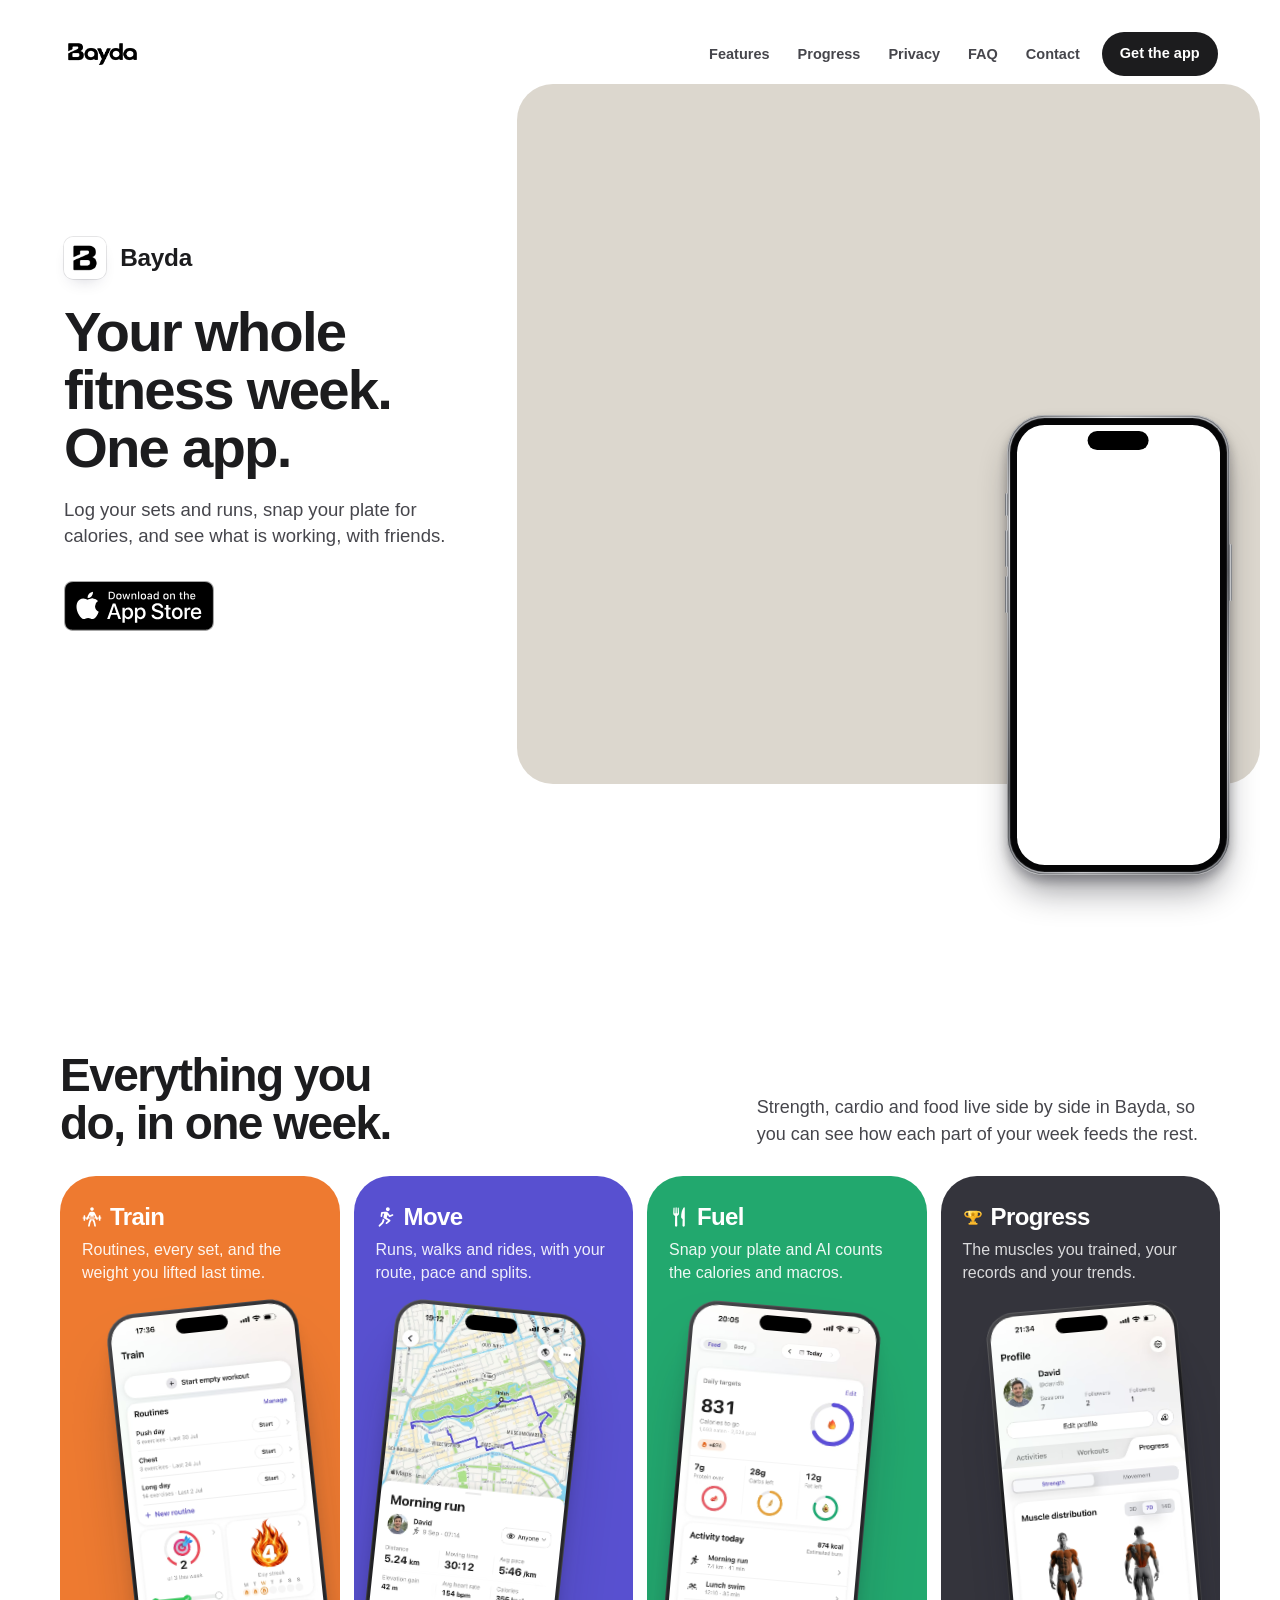
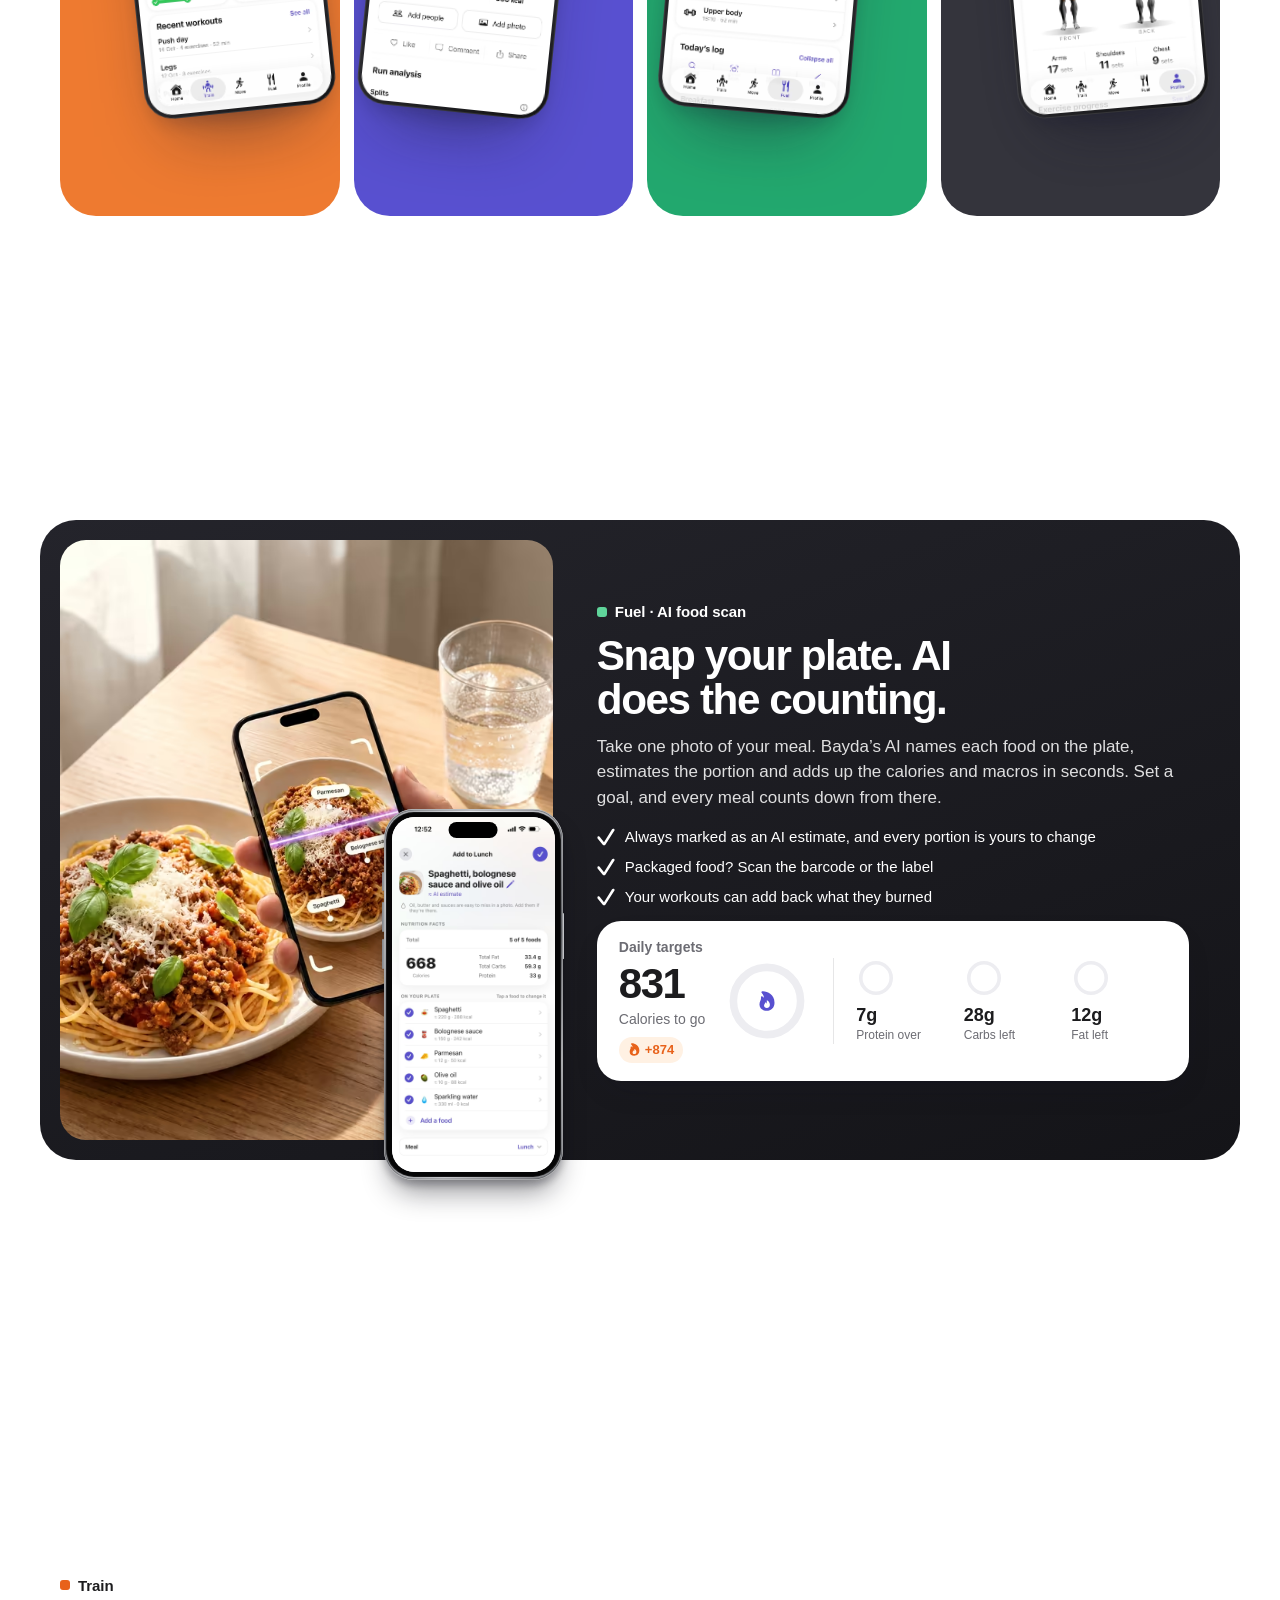
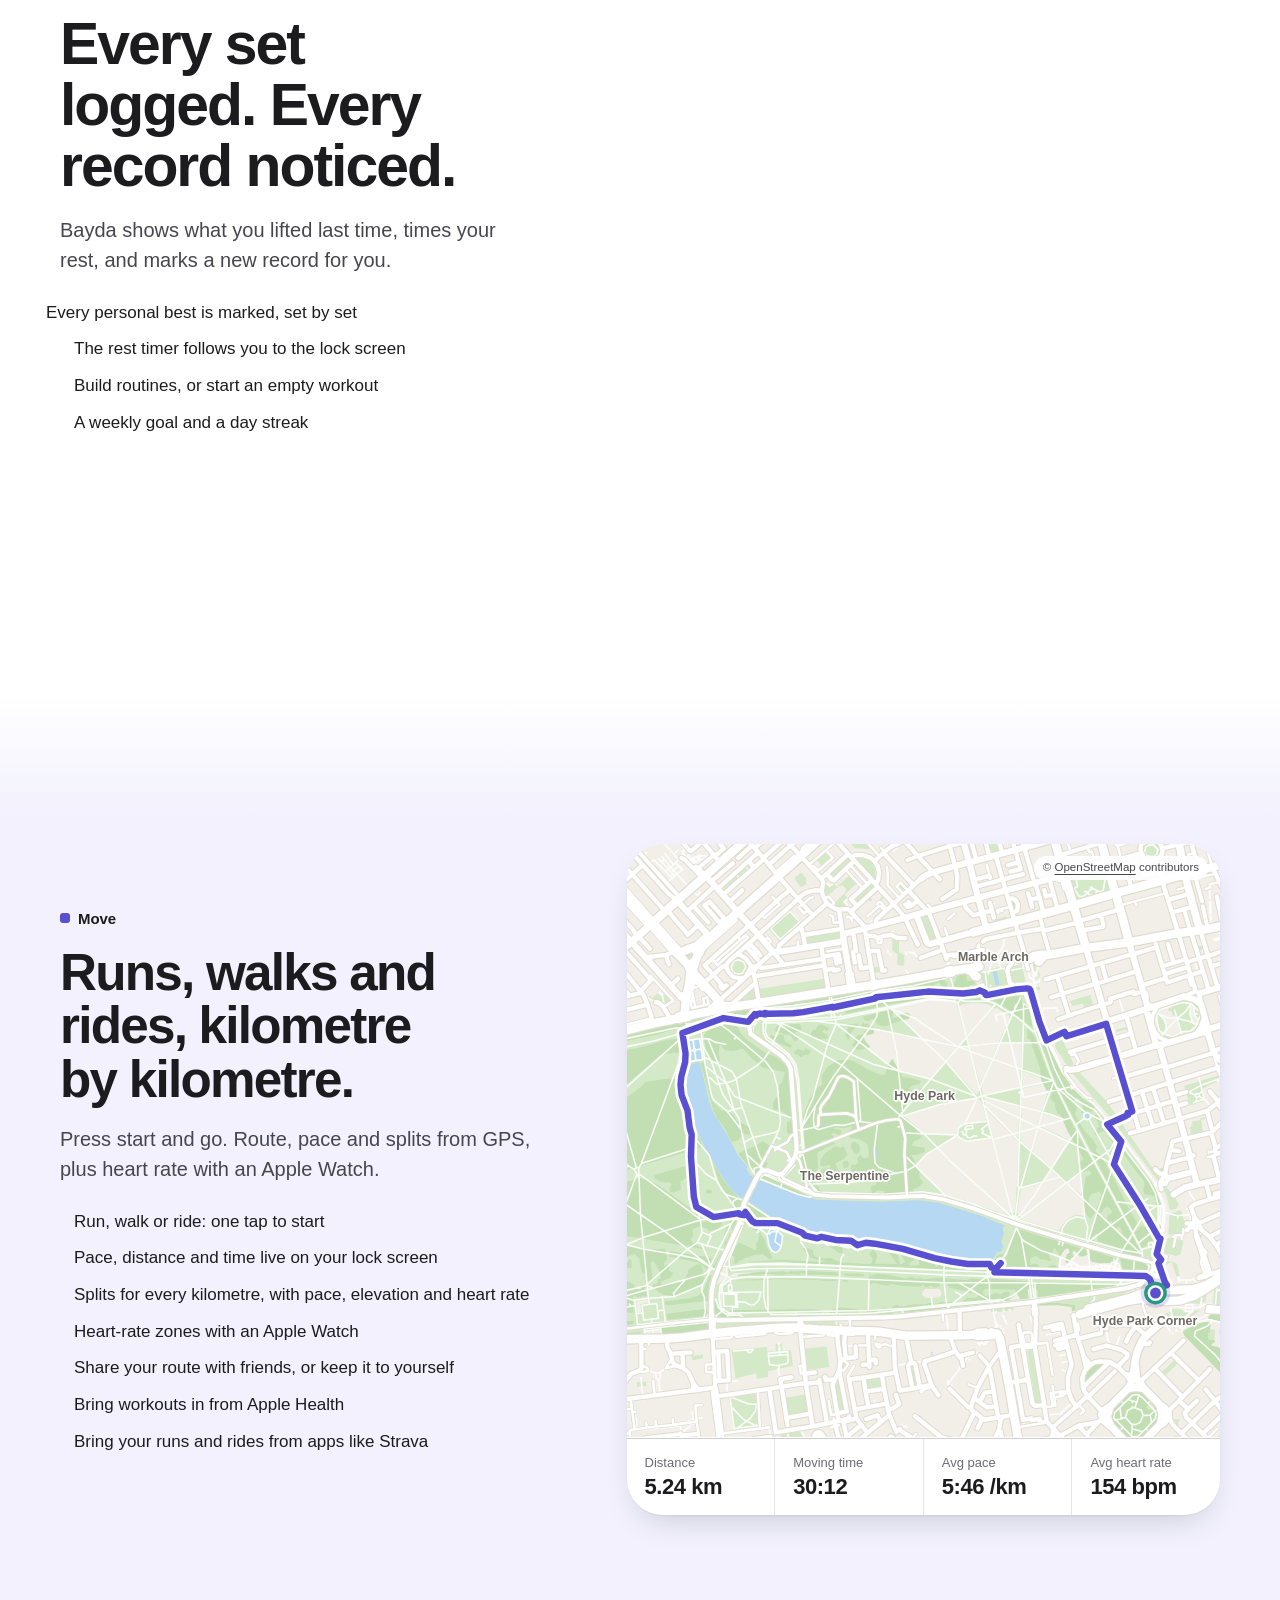
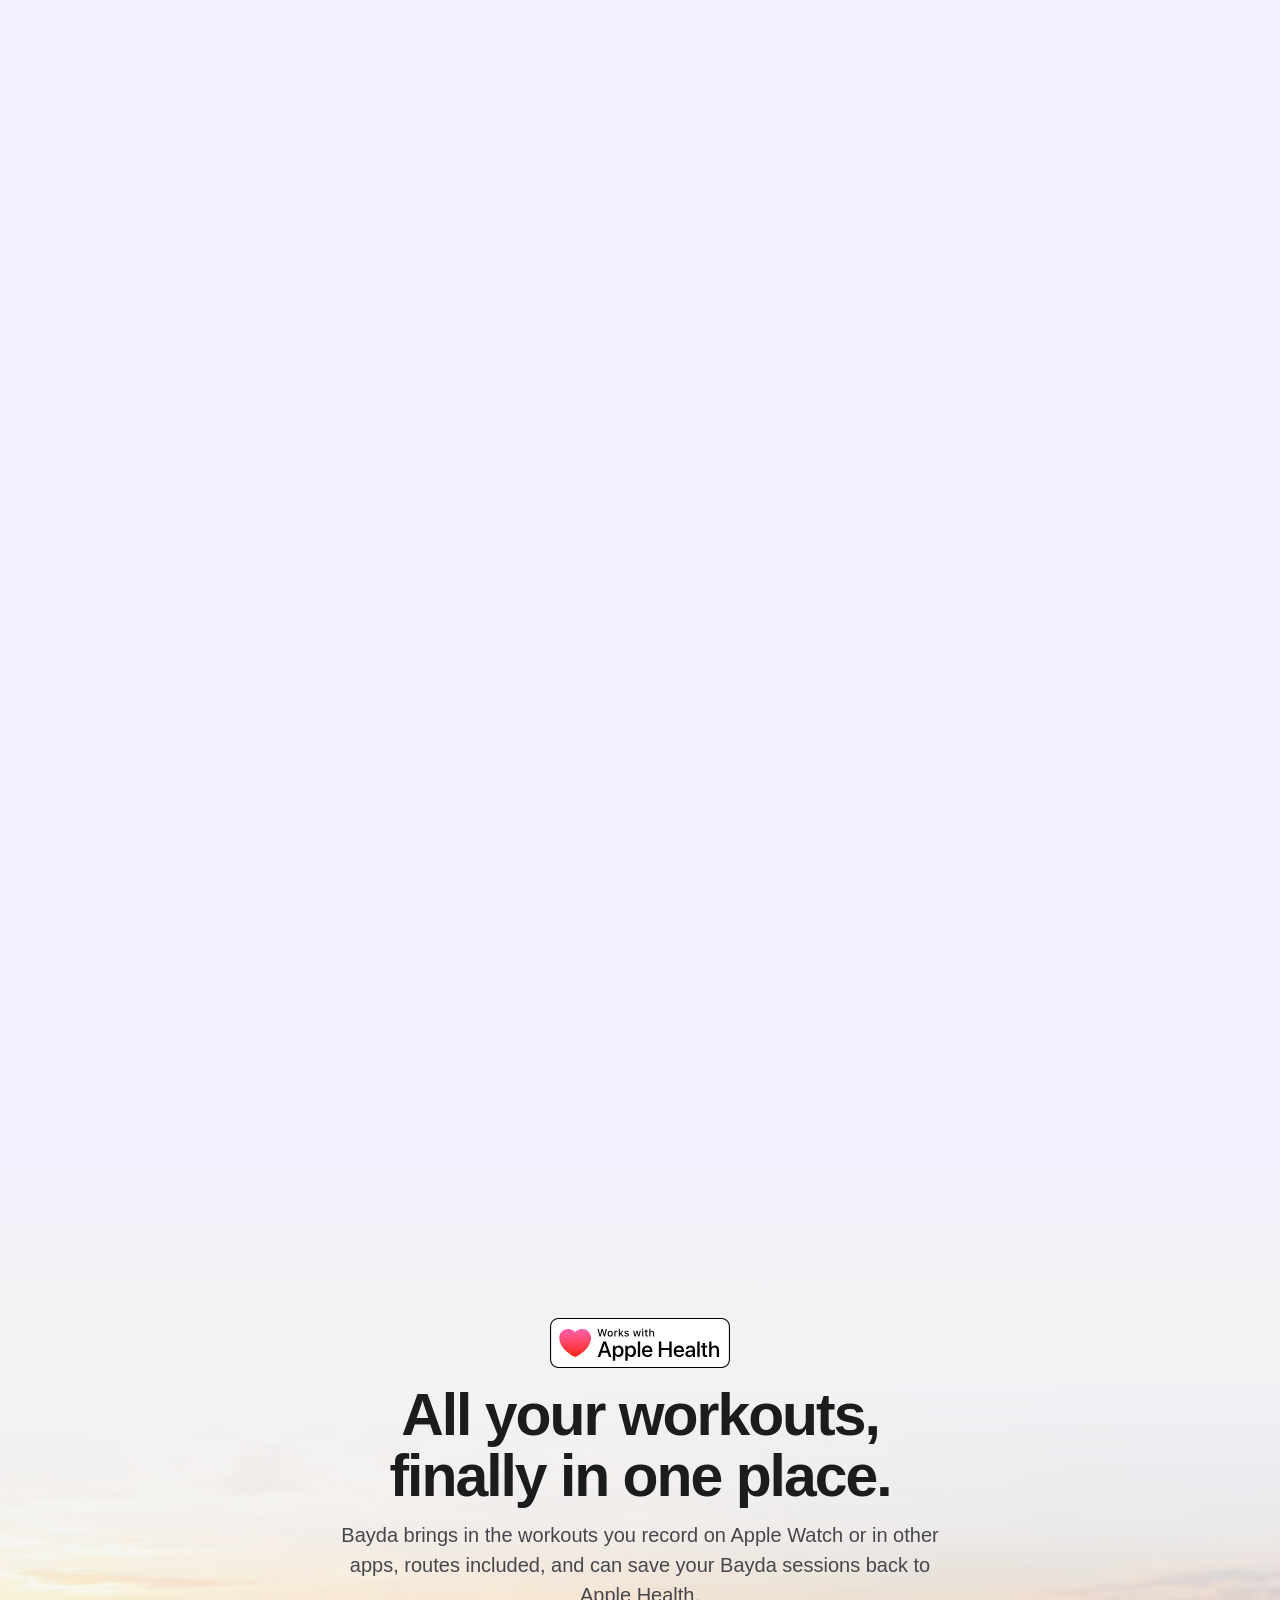
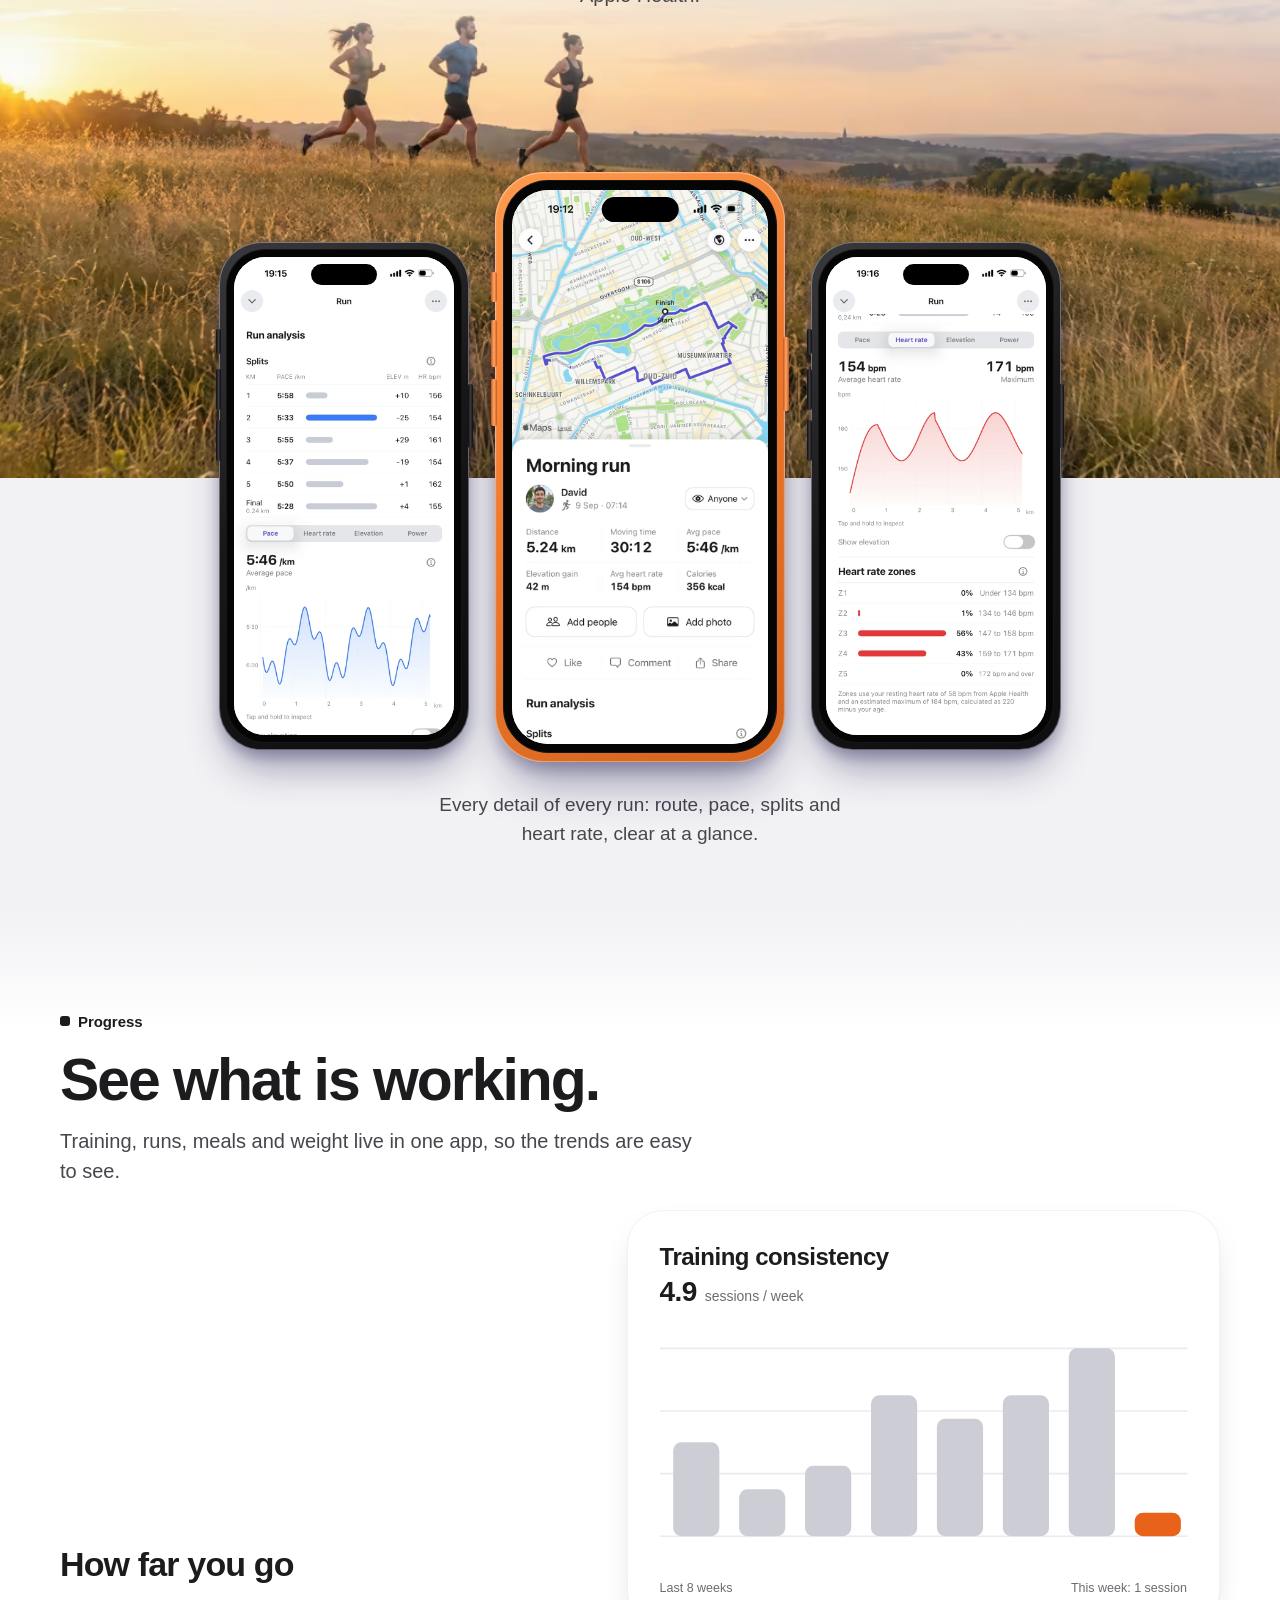
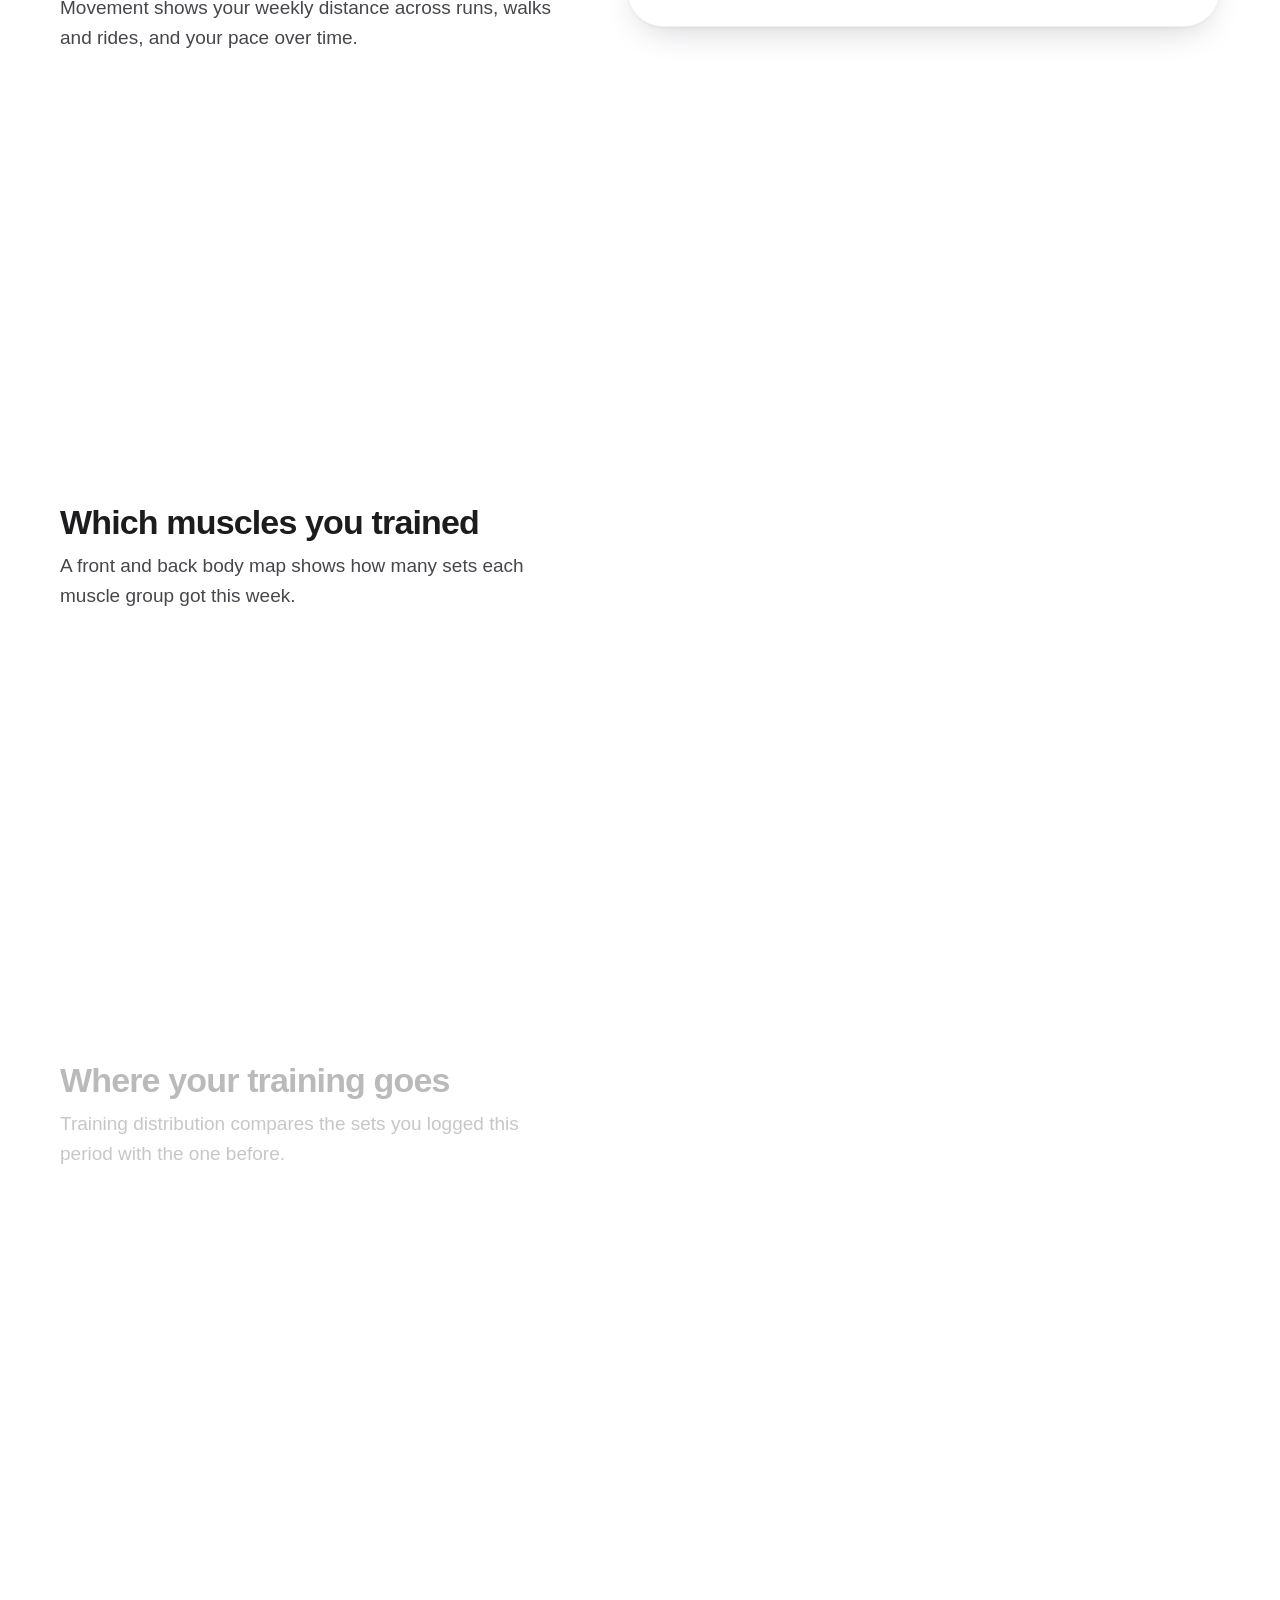
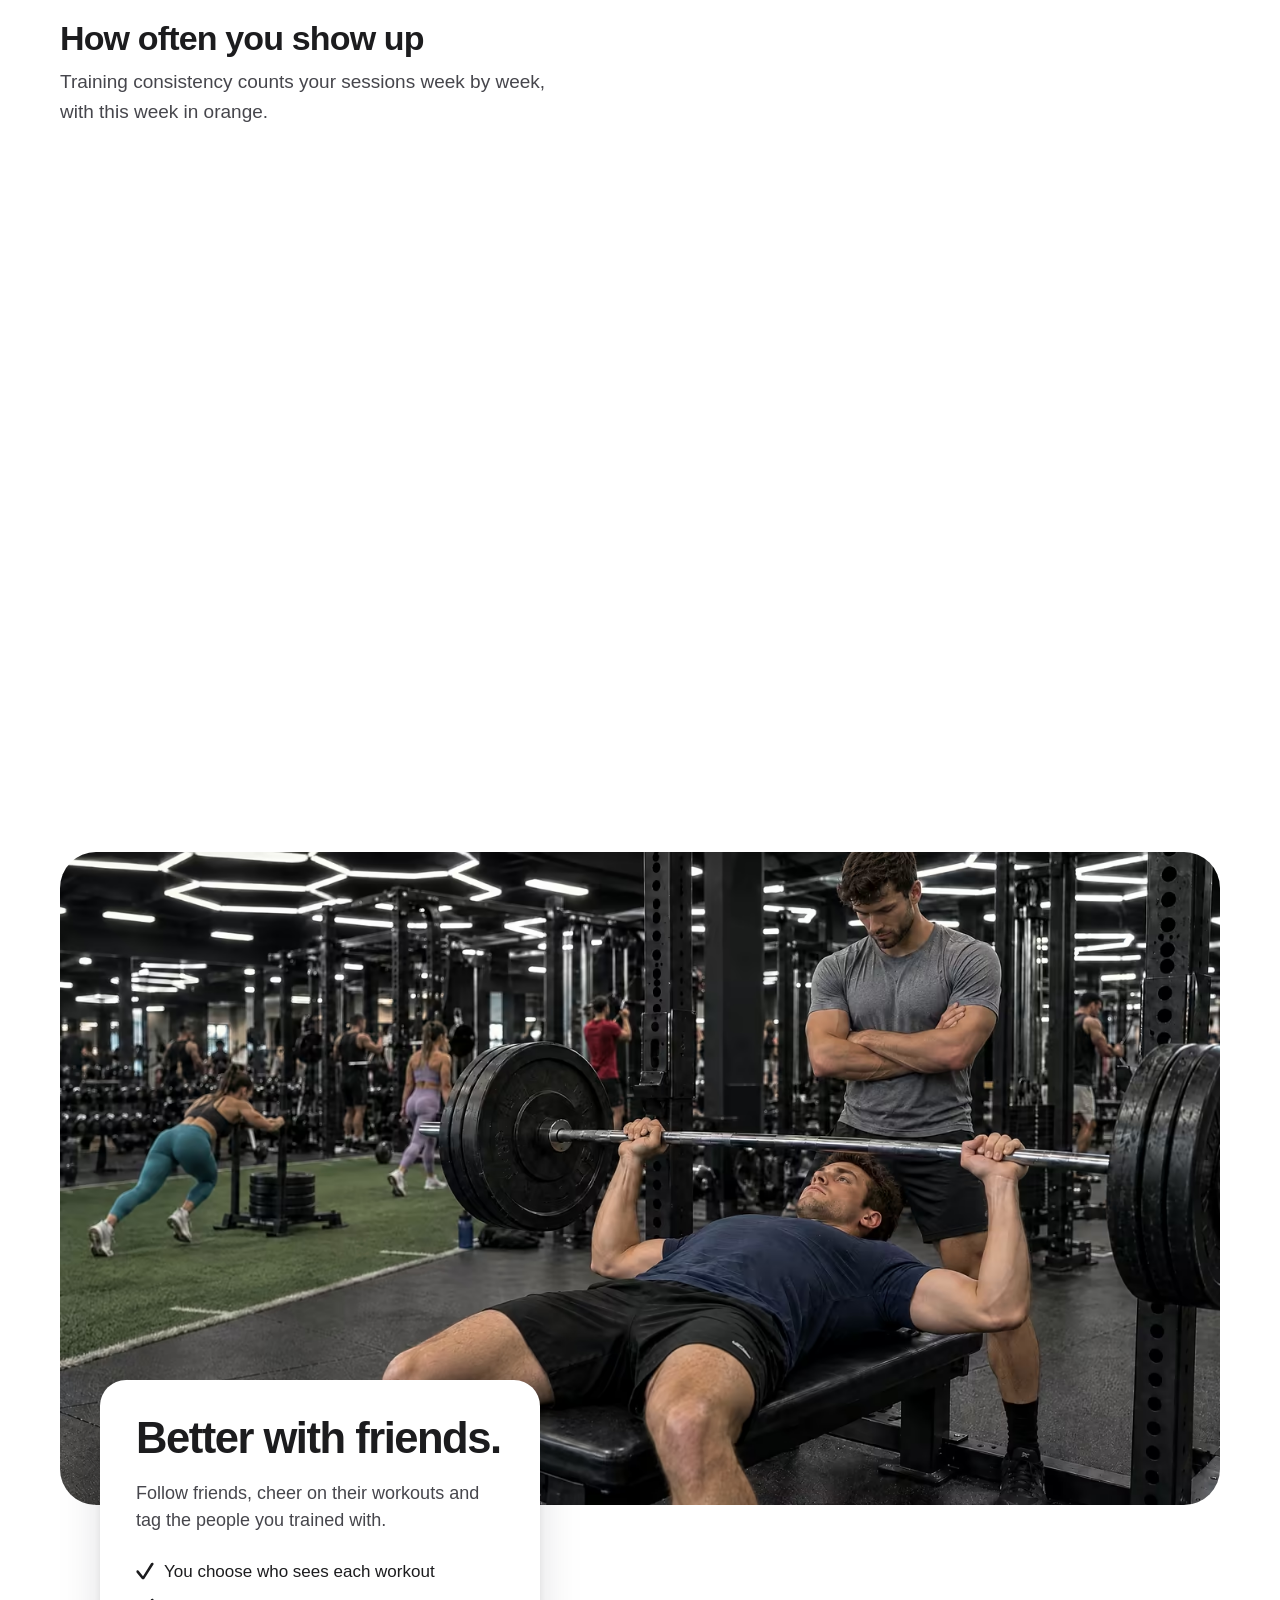
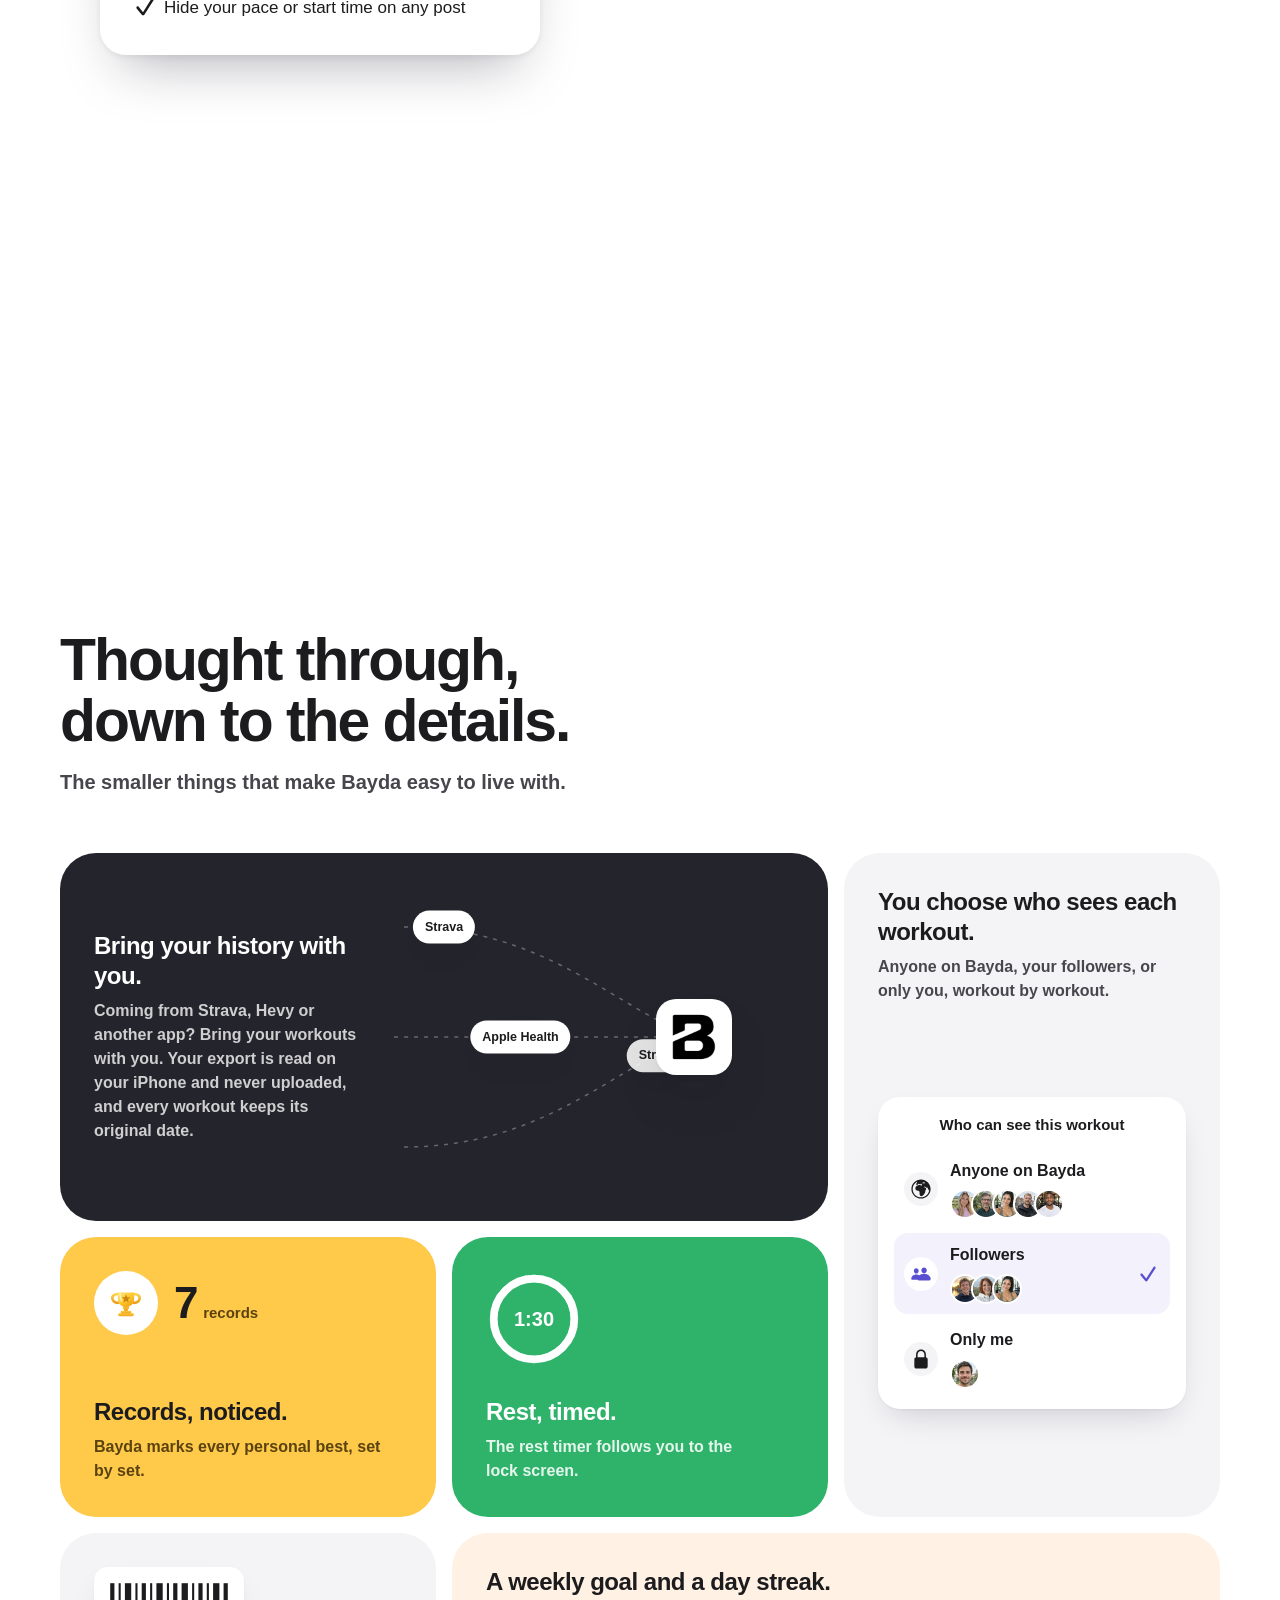
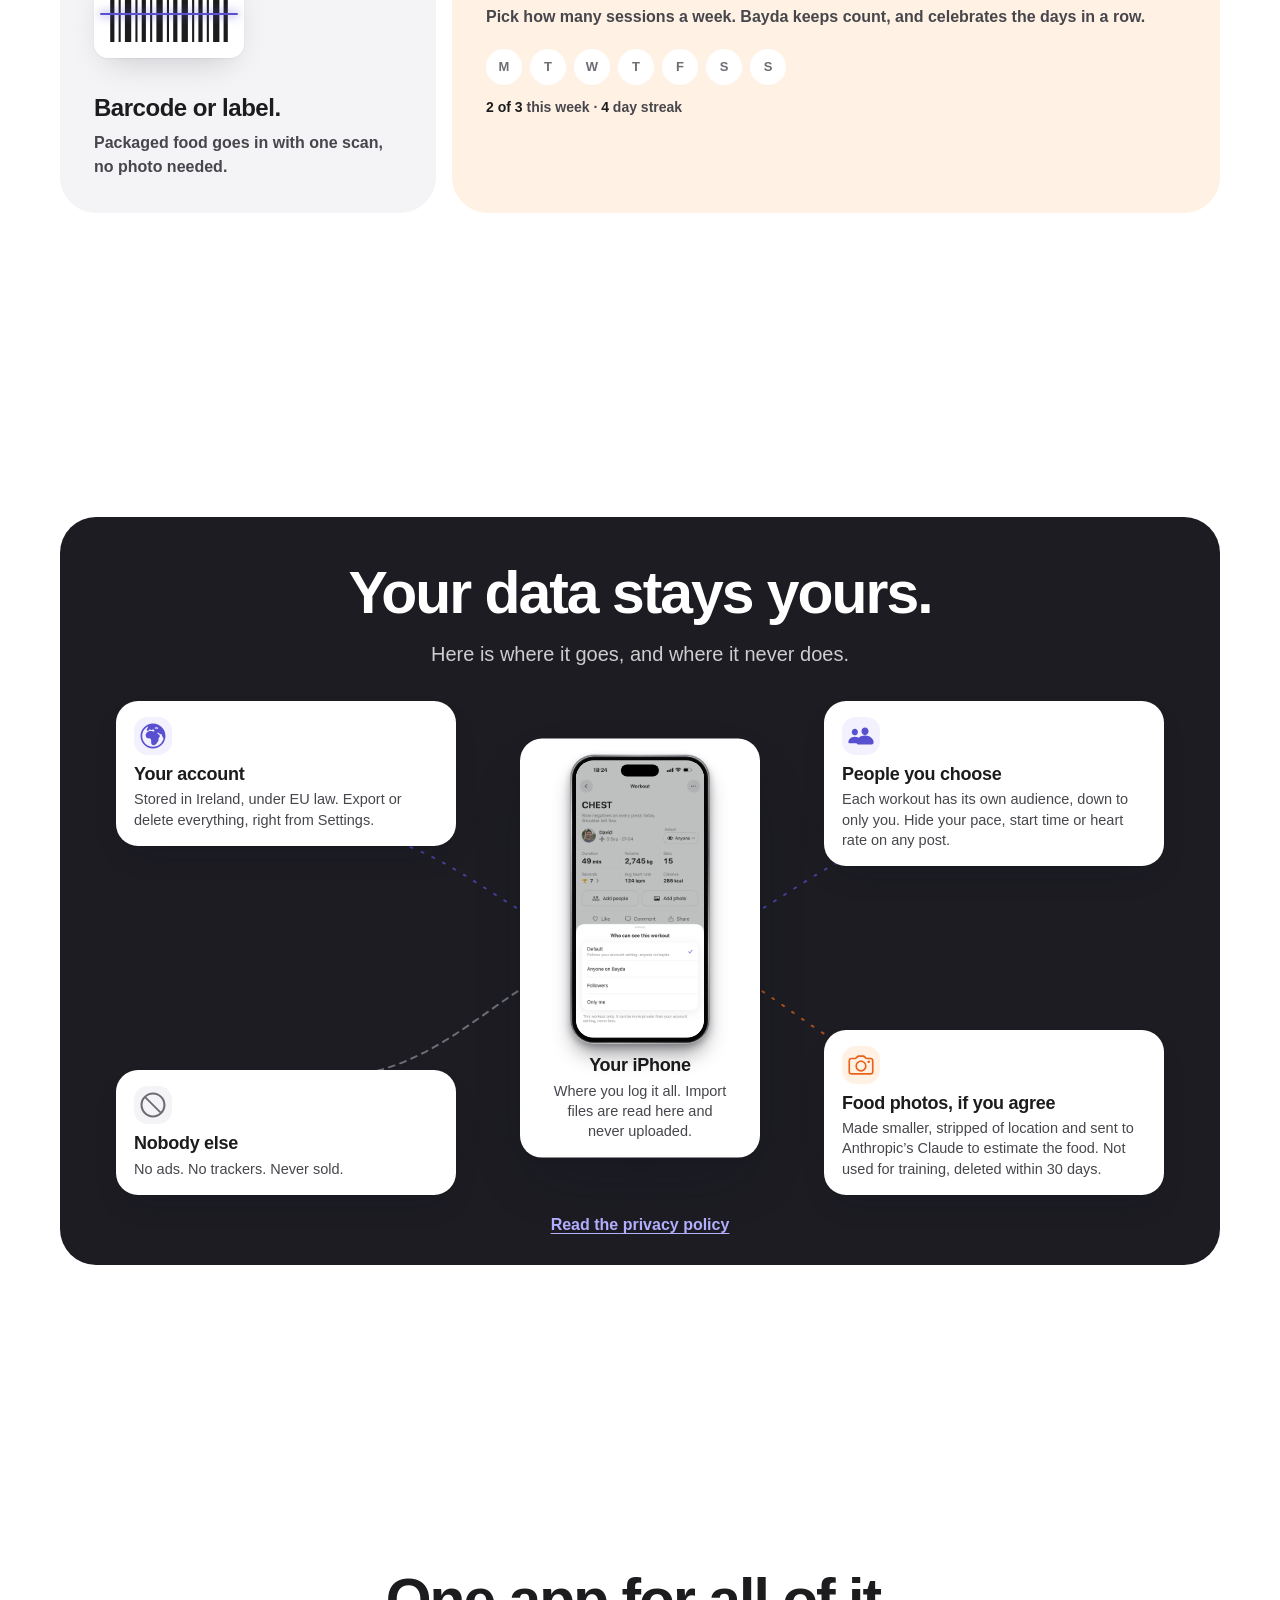
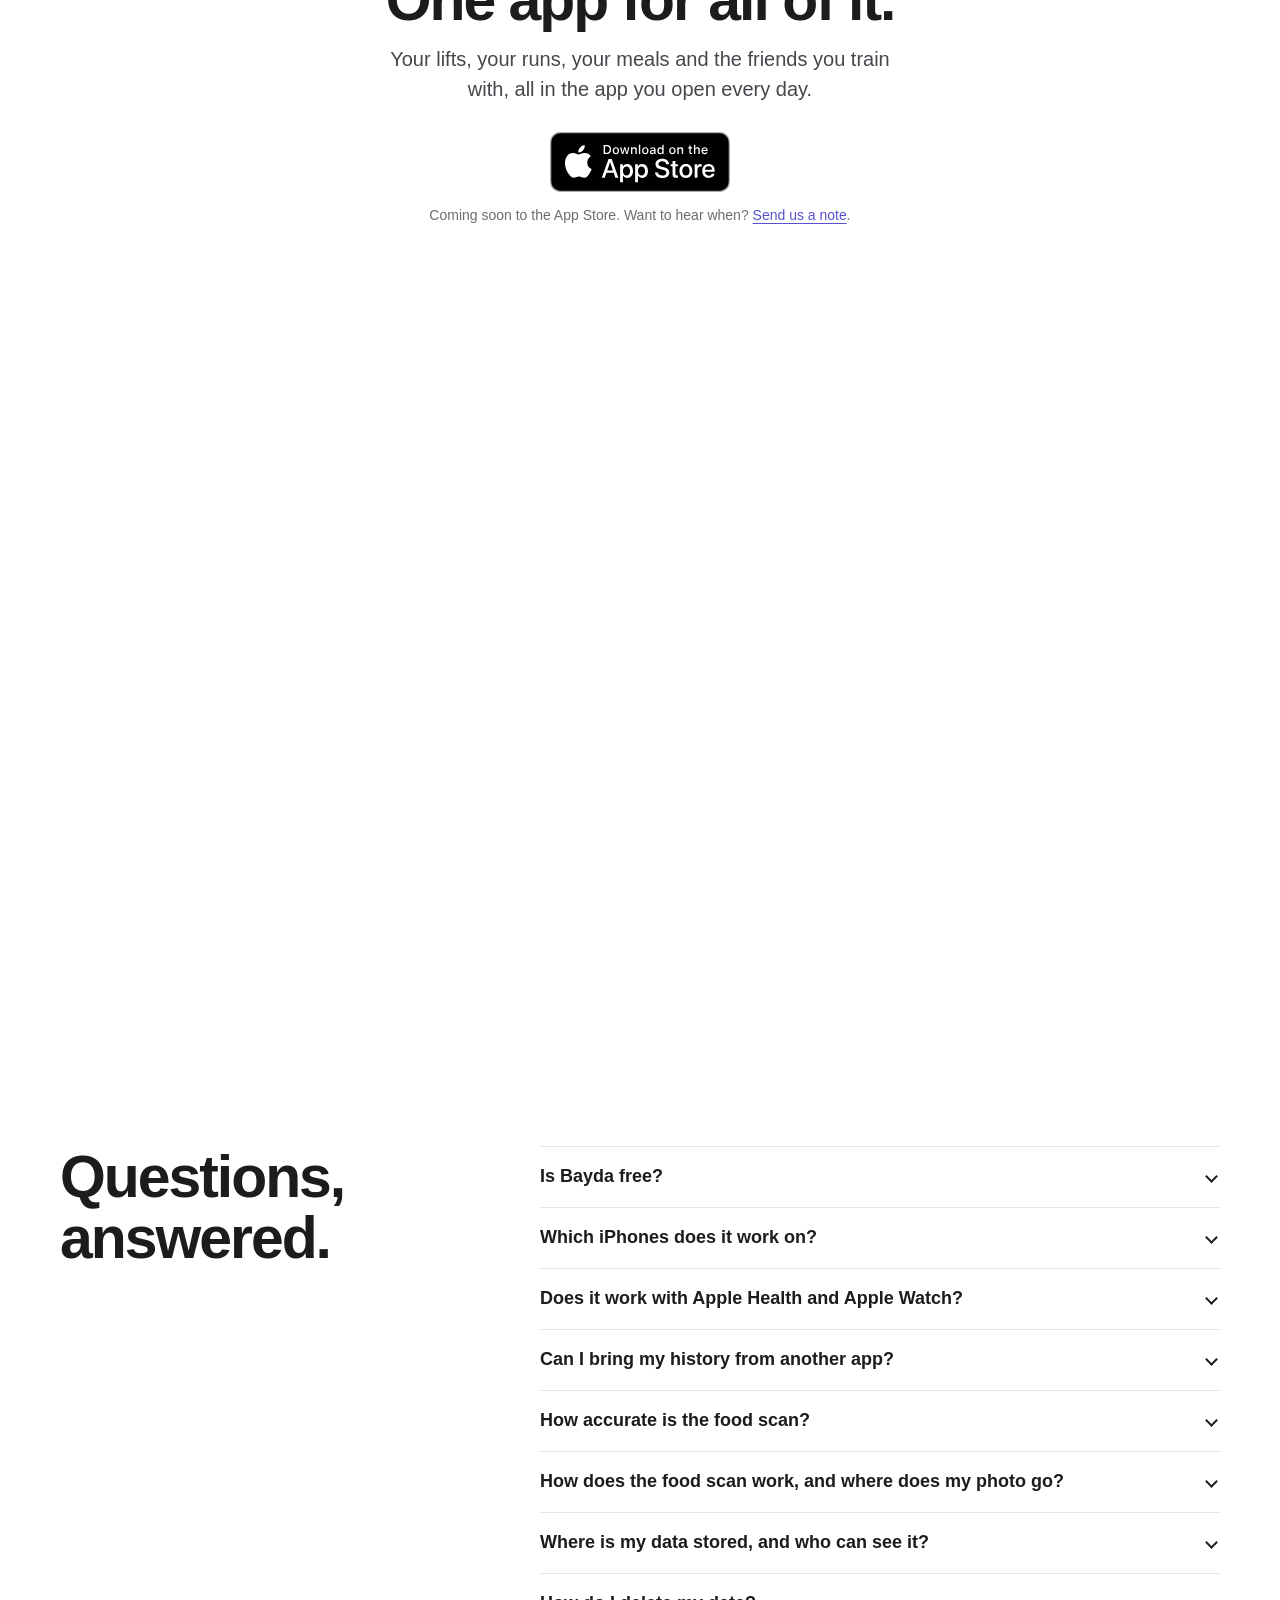
==== index.html @ d47bbeec "Publish site from 9285277d" ====
<!doctype html>
<html lang="en">
<head>
  <meta charset="utf-8">
  <meta name="viewport" content="width=device-width, initial-scale=1, viewport-fit=cover">
  <meta name="color-scheme" content="light">
  <meta name="theme-color" content="#FFFFFF">
  <title>Bayda: workouts, runs and meals in one app</title>
  <meta name="description" content="Bayda is one iPhone app for your workouts, runs and meals. Log every set, track every run, snap your plate for calories and macros, and see what is working.">
  <link rel="canonical" href="https://bayda-app.com/">
  <link rel="icon" type="image/png" href="/assets/favicon.png">
  <link rel="apple-touch-icon" href="/assets/apple-touch-icon.png">
  <link rel="preload" as="image" type="image/avif" media="(min-width: 860px)" imagesrcset="/assets/photos/hero-wide-960.avif 960w, /assets/photos/hero-wide-1440.avif 1440w, /assets/photos/hero-wide-1920.avif 1920w" imagesizes="58vw" fetchpriority="high">
  <link rel="stylesheet" href="/assets/site.css">
  <script>document.documentElement.className = 'js' + (matchMedia('(prefers-reduced-motion: reduce)').matches ? '' : ' motion');</script>
  <meta property="og:type" content="website">
  <meta property="og:site_name" content="Bayda">
  <meta property="og:title" content="Bayda: workouts, runs and meals in one app">
  <meta property="og:description" content="Log every set, track every run, snap your plate for calories and macros, and see what is working.">
  <meta property="og:url" content="https://bayda-app.com/">
  <meta property="og:image" content="https://bayda-app.com/assets/og.jpg">
  <meta property="og:image:width" content="1200">
  <meta property="og:image:height" content="630">
  <meta property="og:image:alt" content="The Bayda logo and “Workouts, runs and meals. One app.” beside an iPhone showing Bayda’s Home">
  <meta property="og:locale" content="en_GB">
  <meta name="twitter:card" content="summary_large_image">
  <meta name="twitter:title" content="Bayda: workouts, runs and meals in one app">
  <meta name="twitter:description" content="Log every set, track every run, snap your plate for calories and macros, and see what is working.">
  <meta name="twitter:image" content="https://bayda-app.com/assets/og.jpg">
  <meta name="twitter:image:alt" content="The Bayda logo and “Workouts, runs and meals. One app.” beside an iPhone showing Bayda’s Home">
  <script type="application/ld+json">
{
  "@context": "https://schema.org",
  "@graph": [
    {
      "@type": "Organization",
      "name": "Baydalabs",
      "url": "https://bayda-app.com/",
      "logo": "https://bayda-app.com/assets/logo-192.png",
      "email": "contact@bayda-app.com",
      "address": {
        "@type": "PostalAddress",
        "addressLocality": "Forest",
        "addressCountry": "BE"
      }
    },
    {
      "@type": "MobileApplication",
      "name": "Bayda",
      "operatingSystem": "iOS 18 or later",
      "applicationCategory": "HealthApplication",
      "author": {
        "@type": "Organization",
        "name": "Baydalabs"
      }
    }
  ]
}
  </script>
</head>
<body class="home">
  <svg class="sprite" width="0" height="0" aria-hidden="true" focusable="false"><defs>
<!-- BEGIN site symbols -->
<symbol id="i-check" viewBox="0 0 22.10 21.55"><path fill="currentColor" d="M8.64 21.05C9.33 21.05 9.87 20.77 10.25 20.21L21.21 3.25C21.49 2.83 21.60 2.45 21.60 2.09C21.60 1.17 20.93 0.50 19.98 0.50C19.32 0.50 18.92 0.73 18.51 1.37L8.59 17.08L3.51 10.64C3.13 10.16 2.72 9.95 2.15 9.95C1.20 9.95 0.50 10.63 0.50 11.57C0.50 11.98 0.64 12.36 0.99 12.78L7.04 20.25C7.50 20.80 7.99 21.05 8.64 21.05Z"/></symbol>
<symbol id="i-lift" viewBox="0 0 29.43 29.84"><path fill="currentColor" d="M14.73 5.76C16.17 5.76 17.36 4.59 17.36 3.12C17.36 1.68 16.17 0.50 14.73 0.50C13.27 0.50 12.10 1.68 12.10 3.12C12.10 4.59 13.27 5.76 14.73 5.76ZM12.08 14.53L17.39 14.53L17.39 11.95C17.39 11.76 17.67 11.68 17.78 11.91L21.04 18.53C21.34 19.14 22.09 19.40 22.71 19.07C23.29 18.78 23.55 18.03 23.25 17.42L18.89 8.62C18.36 7.55 17.38 6.94 16.14 6.94L13.31 6.94C12.08 6.94 11.09 7.55 10.56 8.62L6.21 17.42C5.91 18.03 6.17 18.78 6.75 19.07C7.36 19.40 8.11 19.14 8.41 18.53L11.69 11.91C11.80 11.68 12.08 11.75 12.08 11.94ZM9.91 29.32C10.51 29.44 11.19 29.13 11.38 28.29L12.48 23.21L14.73 19.20L16.97 23.21L18.07 28.29C18.26 29.16 18.99 29.46 19.60 29.30C20.19 29.15 20.66 28.60 20.49 27.75L19.36 22.50C19.34 22.40 19.32 22.32 19.28 22.21L17.94 18.40L11.53 18.40L10.17 22.21C10.12 22.32 10.11 22.40 10.09 22.50L8.98 27.75C8.79 28.63 9.31 29.20 9.91 29.32ZM3.03 20.51L3.69 20.51C4.21 20.51 4.56 20.14 4.56 19.62L4.56 13.29C4.56 12.77 4.21 12.42 3.69 12.42L3.03 12.42C2.51 12.42 2.15 12.77 2.15 13.29L2.15 19.62C2.15 20.14 2.51 20.51 3.03 20.51ZM25.75 20.51L26.42 20.51C26.94 20.51 27.29 20.14 27.29 19.62L27.29 13.29C27.29 12.77 26.94 12.42 26.42 12.42L25.75 12.42C25.24 12.42 24.88 12.77 24.88 13.29L24.88 19.62C24.88 20.14 25.24 20.51 25.75 20.51ZM1.24 17.21L28.20 17.21C28.61 17.21 28.93 16.87 28.93 16.46C28.93 16.05 28.61 15.72 28.20 15.72L1.24 15.72C0.82 15.72 0.50 16.05 0.50 16.46C0.50 16.87 0.82 17.21 1.24 17.21Z"/></symbol>
<symbol id="i-run" viewBox="0 0 20.93 27.11"><path fill="currentColor" d="M12.95 5.75C14.41 5.75 15.57 4.57 15.57 3.13C15.57 1.67 14.41 0.50 12.95 0.50C11.50 0.50 10.32 1.67 10.32 3.13C10.32 4.57 11.50 5.75 12.95 5.75ZM8.86 16.08L13.34 18.61L10.45 21.08C9.82 21.63 9.82 22.35 10.22 22.80C10.64 23.27 11.36 23.35 12.02 22.79L16.11 19.30C16.69 18.81 16.59 17.76 15.90 17.30L11.48 14.41L12.35 11.37C12.46 10.96 12.93 10.90 13.17 11.26L14.47 13.17C14.79 13.63 15.38 13.80 15.89 13.56L19.65 11.89C20.34 11.58 20.60 10.98 20.30 10.35C20 9.74 19.40 9.56 18.73 9.86L15.77 11.16L13.74 8.35C12.66 6.87 11.32 6.27 9.14 6.43L4.97 6.72C4.29 6.77 3.82 7.23 3.73 7.92L3.17 12.15C3.06 12.89 3.44 13.43 4.12 13.51C4.80 13.57 5.25 13.17 5.35 12.42L5.86 9L7.49 8.88C7.85 8.86 8.17 9.10 8.05 9.52L7.09 12.92C6.50 14.95 7.83 15.50 8.86 16.08ZM0.91 26.32C1.39 26.72 2.08 26.75 2.69 26.15L6.53 22.35C6.86 22.02 6.93 21.94 7.13 21.45L8.71 17.36L8.27 17.12C7.38 16.62 6.73 16.14 6.30 15.60L4.92 20.50L0.94 24.46C0.31 25.08 0.41 25.87 0.91 26.32Z"/></symbol>
<symbol id="i-fork" viewBox="0 0 17.57 28.65"><path fill="currentColor" d="M4.67 28.15C5.71 28.15 6.34 27.56 6.33 26.57L6.10 13.30C6.09 12.82 6.26 12.54 6.65 12.36C8.24 11.65 8.94 10.90 8.84 8.73L8.51 1.55C8.48 1 8.17 0.68 7.66 0.68C7.16 0.68 6.86 1.02 6.86 1.57L6.95 8.54C6.96 8.97 6.69 9.23 6.31 9.23C5.90 9.23 5.63 8.98 5.63 8.57L5.51 1.35C5.50 0.82 5.18 0.50 4.67 0.50C4.17 0.50 3.86 0.82 3.85 1.35L3.73 8.57C3.72 8.98 3.45 9.23 3.05 9.23C2.66 9.23 2.40 8.97 2.40 8.54L2.49 1.57C2.49 1.02 2.20 0.68 1.70 0.68C1.18 0.68 0.86 1.01 0.83 1.55L0.51 8.73C0.41 10.90 1.12 11.65 2.71 12.36C3.10 12.54 3.26 12.82 3.26 13.30L3.03 26.57C3.01 27.56 3.65 28.15 4.67 28.15ZM13.99 17.79L13.76 26.52C13.73 27.56 14.38 28.15 15.40 28.15C16.44 28.15 17.07 27.61 17.07 26.63L17.07 1.41C17.07 0.80 16.67 0.50 16.20 0.50C15.75 0.50 15.45 0.74 15.05 1.30C13.15 3.98 11.84 9.14 11.84 13.81L11.84 14.44C11.84 15.28 12.13 15.86 12.78 16.30L13.41 16.72C13.82 17.01 14 17.33 13.99 17.79Z"/></symbol>
<symbol id="i-flame" viewBox="0 0 20.90 26.68"><path fill="currentColor" d="M9.88 26.18C16.19 26.18 20.40 21.93 20.40 15.52C20.40 4.93 11.34 0.50 5.10 0.50C3.89 0.50 3.11 0.96 3.11 1.81C3.11 2.14 3.26 2.49 3.53 2.80C4.97 4.54 6.31 6.43 6.33 8.67C6.33 9.14 6.28 9.53 5.96 10.07L6.50 9.96C5.88 8.14 4.57 7.06 3.39 7.06C2.83 7.06 2.45 7.46 2.45 8.06C2.45 8.42 2.54 9.07 2.54 9.65C2.54 12.33 0.50 13.72 0.50 18.03C0.50 22.93 4.24 26.18 9.88 26.18ZM10.16 22.57C7.99 22.57 6.54 21.26 6.54 19.30C6.54 17.27 7.98 16.59 8.17 15.18C8.18 15.04 8.29 14.98 8.42 15.09C8.93 15.56 9.28 16.15 9.55 16.85C10.16 15.94 10.39 14.25 10.18 12.43C10.15 12.27 10.27 12.18 10.41 12.24C12.95 13.41 14.29 15.91 14.29 18.26C14.29 20.60 12.89 22.57 10.16 22.57Z"/></symbol>
<symbol id="i-phone" viewBox="0 0 16.06 25.80"><path fill="currentColor" d="M3.68 25.30L12.37 25.30C14.28 25.30 15.56 24.09 15.56 22.26L15.56 3.54C15.56 1.71 14.28 0.50 12.37 0.50L3.68 0.50C1.77 0.50 0.50 1.71 0.50 3.54L0.50 22.26C0.50 24.09 1.77 25.30 3.68 25.30ZM3.93 23.42C2.95 23.42 2.38 22.89 2.38 21.95L2.38 3.85C2.38 2.91 2.95 2.38 3.93 2.38L12.13 2.38C13.12 2.38 13.67 2.91 13.67 3.85L13.67 21.95C13.67 22.89 13.12 23.42 12.13 23.42ZM5.55 22.56L10.52 22.56C10.84 22.56 11.07 22.34 11.07 22.01C11.07 21.68 10.84 21.47 10.52 21.47L5.55 21.47C5.23 21.47 5.01 21.68 5.01 22.01C5.01 22.34 5.23 22.56 5.55 22.56ZM6.61 4.87L9.45 4.87C9.91 4.87 10.27 4.50 10.27 4.04C10.27 3.58 9.91 3.22 9.45 3.22L6.61 3.22C6.15 3.22 5.78 3.58 5.78 4.04C5.78 4.50 6.15 4.87 6.61 4.87Z"/></symbol>
<symbol id="i-globe" viewBox="0 0 24.90 24.89"><path fill="currentColor" d="M12.94 21.34C15.10 21.34 16.93 18 17.41 17.21C18.01 16.24 17.74 15.28 17.74 14.69C17.74 14.26 18.98 13.36 18.98 12.35C18.98 11.31 16.57 10.50 16.57 9.91C16.57 9.54 16.85 9.21 17.16 9.21C17.67 9.21 18.94 10.84 19.65 10.84C20.13 10.84 20.15 10.44 20.41 10.44C21.01 10.44 21.11 13.79 22.93 14.59C23.45 14 23.75 13.33 23.75 12.44C23.75 6.34 18.68 1.13 12.43 1.14C8.95 1.15 7.67 2.48 7.67 3.66C7.67 5.20 6.41 5.55 6.41 6.47C6.41 7.05 6.82 7.44 7.46 7.44C8.82 7.44 8.81 5.96 9.50 5.96C10.01 5.98 10.48 6.76 11.35 6.76C11.73 6.76 11.92 6.50 11.95 6.16C11.97 6.01 12.04 5.93 12.18 5.93C12.93 5.93 13.76 6.79 13.76 7.29C13.76 7.78 13.58 8.16 13.27 8.16C12.74 8.16 11.43 7.54 10.26 7.54C7.62 7.54 5.44 9.40 5.44 11.62C5.44 13.56 6.58 14.68 8.57 14.68C9.78 14.68 10.67 15.51 10.67 16.62C10.67 18.35 10.48 21.34 12.94 21.34ZM15.89 5.38C15.46 5.38 15.30 5.60 14.91 5.60C14.55 5.60 14.28 5.35 14.28 4.99C14.28 4.41 14.84 4.10 15.80 4.10C16.62 4.10 17.24 4.53 17.24 5.08C17.24 5.38 17.05 5.63 16.78 5.63C16.36 5.63 16.14 5.38 15.89 5.38ZM12.44 24.39C19.05 24.39 24.40 19.05 24.40 12.44C24.40 5.84 19.05 0.50 12.44 0.50C5.86 0.50 0.50 5.84 0.50 12.44C0.50 19.05 5.86 24.39 12.44 24.39ZM12.44 22.80C6.73 22.80 2.10 18.16 2.10 12.44C2.10 6.73 6.73 2.08 12.44 2.08C18.16 2.08 22.80 6.73 22.80 12.44C22.80 18.16 18.16 22.80 12.44 22.80Z"/></symbol>
<symbol id="i-people" viewBox="0 0 34.52 23.67"><path fill="currentColor" d="M9.09 10.98C11.28 10.98 13.17 9.02 13.17 6.47C13.17 3.96 11.27 2.09 9.09 2.09C6.91 2.09 5.01 3.99 5.01 6.50C5.01 9.02 6.91 10.98 9.09 10.98ZM2.57 21.56L15.61 21.56C17.10 21.56 17.68 20.98 17.68 19.92C17.68 16.68 14.37 12.78 9.08 12.78C3.80 12.78 0.50 16.68 0.50 19.92C0.50 20.98 1.08 21.56 2.57 21.56ZM15.22 23.17L29.93 23.17C33.03 23.17 34.02 21.67 34.02 20.01C34.02 16.07 29.52 11.21 22.57 11.21C15.63 11.21 11.11 16.07 11.11 20.01C11.11 21.67 12.12 23.17 15.22 23.17ZM15.22 21.56L29.93 21.56C31.78 21.56 32.43 21.04 32.43 20.01C32.43 16.99 28.65 12.81 22.57 12.81C16.50 12.81 12.72 16.99 12.72 20.01C12.72 21.04 13.37 21.56 15.22 21.56ZM22.58 10.72C25.10 10.72 27.27 8.47 27.27 5.54C27.27 2.65 25.09 0.50 22.58 0.50C20.07 0.50 17.90 2.70 17.90 5.56C17.90 8.47 20.07 10.72 22.58 10.72Z"/></symbol>
<symbol id="i-camera" viewBox="0 0 29.77 23.34"><path fill="currentColor" d="M23.75 9.48C24.55 9.48 25.21 8.82 25.21 8.03C25.21 7.23 24.55 6.57 23.75 6.57C22.95 6.57 22.29 7.23 22.29 8.03C22.29 8.82 22.95 9.48 23.75 9.48ZM4.18 22.84L25.60 22.84C28.04 22.84 29.27 21.62 29.27 19.20L29.27 6.95C29.27 4.53 28.04 3.32 25.60 3.32L22.24 3.32C21.32 3.32 21.05 3.13 20.51 2.55L19.58 1.49C18.98 0.85 18.39 0.50 17.19 0.50L12.51 0.50C11.30 0.50 10.70 0.85 10.12 1.49L9.17 2.55C8.66 3.12 8.37 3.32 7.46 3.32L4.18 3.32C1.73 3.32 0.50 4.53 0.50 6.95L0.50 19.20C0.50 21.62 1.73 22.84 4.18 22.84ZM4.21 20.95C3.05 20.95 2.38 20.33 2.38 19.11L2.38 7.05C2.38 5.83 3.05 5.20 4.21 5.20L7.93 5.20C8.98 5.20 9.54 5 10.13 4.35L11.04 3.32C11.71 2.57 12.06 2.39 13.09 2.39L16.59 2.39C17.63 2.39 17.97 2.57 18.64 3.32L19.57 4.35C20.15 5 20.72 5.20 21.77 5.20L25.57 5.20C26.71 5.20 27.38 5.83 27.38 7.05L27.38 19.11C27.38 20.33 26.71 20.95 25.57 20.95ZM14.89 19.27C18.43 19.27 21.27 16.43 21.27 12.86C21.27 9.30 18.44 6.46 14.89 6.46C11.34 6.46 8.49 9.30 8.49 12.86C8.49 16.43 11.34 19.27 14.89 19.27ZM14.89 17.49C12.35 17.49 10.26 15.43 10.26 12.86C10.26 10.29 12.33 8.24 14.89 8.24C17.44 8.24 19.50 10.29 19.50 12.86C19.50 15.43 17.44 17.49 14.89 17.49Z"/></symbol>
<symbol id="i-block" viewBox="0 0 24.90 24.89"><path fill="currentColor" d="M19.65 20.89L20.89 19.65L5.27 4.04L4.03 5.29ZM12.44 24.39C19.05 24.39 24.40 19.05 24.40 12.44C24.40 5.84 19.05 0.50 12.44 0.50C5.86 0.50 0.50 5.84 0.50 12.44C0.50 19.05 5.86 24.39 12.44 24.39ZM12.44 22.41C6.94 22.41 2.49 17.95 2.49 12.44C2.49 6.94 6.94 2.48 12.44 2.48C17.95 2.48 22.41 6.94 22.41 12.44C22.41 17.95 17.95 22.41 12.44 22.41Z"/></symbol>
<symbol id="i-lock" viewBox="0 0 16.99 23.97"><path fill="currentColor" d="M3.13 23.47L13.86 23.47C15.58 23.47 16.49 22.53 16.49 20.68L16.49 12.61C16.49 10.77 15.58 9.84 13.86 9.84L3.13 9.84C1.41 9.84 0.50 10.77 0.50 12.61L0.50 20.68C0.50 22.53 1.41 23.47 3.13 23.47ZM2.56 10.74L4.41 10.74L4.41 6.79C4.41 3.83 6.31 2.26 8.49 2.26C10.68 2.26 12.59 3.83 12.59 6.79L12.59 10.74L14.44 10.74L14.44 7.03C14.44 2.62 11.56 0.50 8.49 0.50C5.43 0.50 2.56 2.62 2.56 7.03Z"/></symbol>
<symbol id="i-menu" viewBox="0 0 25.01 13.68"><path fill="currentColor" d="M1.55 13.18L23.45 13.18C24.04 13.18 24.51 12.70 24.51 12.11C24.51 11.52 24.04 11.04 23.45 11.04L1.55 11.04C0.97 11.04 0.50 11.52 0.50 12.11C0.50 12.69 0.97 13.18 1.55 13.18ZM1.55 7.91L23.45 7.91C24.04 7.91 24.51 7.42 24.51 6.84C24.51 6.25 24.04 5.77 23.45 5.77L1.55 5.77C0.97 5.77 0.50 6.25 0.50 6.84C0.50 7.42 0.97 7.91 1.55 7.91ZM1.55 2.63L23.45 2.63C24.04 2.63 24.51 2.14 24.51 1.57C24.51 0.98 24.04 0.50 23.45 0.50L1.55 0.50C0.97 0.50 0.50 0.98 0.50 1.57C0.50 2.14 0.97 2.63 1.55 2.63Z"/></symbol>
<symbol id="i-close" viewBox="0 0 19.87 19.87"><path fill="currentColor" d="M17.14 0.87L0.87 17.14C0.38 17.62 0.37 18.49 0.88 18.99C1.39 19.49 2.25 19.48 2.73 19L19 2.73C19.49 2.23 19.50 1.38 18.99 0.88C18.48 0.38 17.65 0.37 17.14 0.87ZM19 17.14L2.73 0.87C2.25 0.39 1.38 0.37 0.88 0.87C0.38 1.39 0.38 2.24 0.87 2.73L17.14 19C17.64 19.49 18.49 19.49 18.99 18.99C19.49 18.47 19.49 17.63 19 17.14Z"/></symbol>
<symbol id="a-house" viewBox="0 0 29.62 26.10"><path fill="currentColor" d="M11.62 23.35L11.62 16.59C11.62 16.04 11.99 15.69 12.54 15.69L17.08 15.69C17.63 15.69 17.98 16.04 17.98 16.59L17.98 23.35ZM4.29 22.91C4.29 24.59 5.35 25.60 7.08 25.60L22.53 25.60C24.26 25.60 25.32 24.59 25.32 22.91L25.32 13.95L15.53 5.74C15.07 5.36 14.52 5.37 14.08 5.74L4.29 13.94ZM1.70 13.44C2.07 13.44 2.39 13.25 2.67 13.01L14.31 3.25C14.46 3.11 14.64 3.04 14.81 3.04C14.97 3.04 15.14 3.11 15.30 3.25L26.94 13.01C27.22 13.25 27.55 13.44 27.91 13.44C28.66 13.44 29.12 12.92 29.12 12.31C29.12 11.99 28.96 11.64 28.66 11.39L16.44 1.14C15.93 0.71 15.37 0.50 14.81 0.50C14.25 0.50 13.67 0.71 13.17 1.14L0.96 11.39C0.65 11.64 0.50 11.99 0.50 12.31C0.50 12.92 0.96 13.44 1.70 13.44ZM22.23 6.64L25.55 9.43L25.55 3.93C25.55 3.40 25.21 3.06 24.68 3.06L23.11 3.06C22.59 3.06 22.23 3.40 22.23 3.93Z"/></symbol>
<symbol id="a-person" viewBox="0 0 20.80 22.18"><path fill="currentColor" d="M2.60 21.68L18.19 21.68C19.51 21.68 20.30 21.05 20.30 20.02C20.30 17.01 16.47 12.86 10.39 12.86C4.32 12.86 0.50 17.01 0.50 20.02C0.50 21.05 1.29 21.68 2.60 21.68ZM10.40 10.78C12.96 10.78 15.13 8.51 15.13 5.58C15.13 2.70 12.95 0.50 10.40 0.50C7.86 0.50 5.68 2.74 5.68 5.60C5.68 8.51 7.84 10.78 10.40 10.78Z"/></symbol>
<symbol id="a-bars" viewBox="0 0 32.70 22.11"><path fill="currentColor" d="M29.21 21.61C30.86 21.61 32.20 20.27 32.20 18.61L32.20 3.50C32.20 1.83 30.86 0.50 29.21 0.50C27.56 0.50 26.22 1.83 26.22 3.50L26.22 18.61C26.22 20.27 27.56 21.61 29.21 21.61ZM20.64 21.61C22.29 21.61 23.63 20.27 23.63 18.61L23.63 8.28C23.63 6.63 22.29 5.28 20.64 5.28C18.98 5.28 17.64 6.63 17.64 8.28L17.64 18.61C17.64 20.28 18.98 21.61 20.64 21.61ZM12.07 21.61C13.72 21.61 15.06 20.27 15.06 18.61L15.06 12.65C15.06 11 13.72 9.66 12.07 9.66C10.41 9.66 9.07 11 9.07 12.65L9.07 18.61C9.07 20.27 10.41 21.61 12.07 21.61ZM3.50 21.61C5.15 21.61 6.48 20.27 6.48 18.61L6.48 16.30C6.48 14.65 5.15 13.32 3.50 13.32C1.84 13.32 0.50 14.65 0.50 16.30L0.50 18.61C0.50 20.27 1.84 21.61 3.50 21.61Z"/></symbol>
<symbol id="a-wifi" viewBox="0 0 27.65 20.74"><path fill="currentColor" d="M1.10 8.25C1.84 8.99 2.94 8.86 3.85 8.06C6.58 5.61 10.02 4.33 13.83 4.33C17.63 4.33 21.07 5.62 23.81 8.06C24.71 8.86 25.81 8.97 26.55 8.24C27.29 7.48 27.38 6.37 26.63 5.58C23.65 2.55 18.80 0.50 13.83 0.50C8.85 0.50 4 2.56 1.02 5.59C0.27 6.37 0.36 7.48 1.10 8.25ZM5.95 13.06C6.84 13.91 7.89 13.67 8.71 13.02C10.12 11.93 11.96 11.22 13.83 11.23C15.69 11.22 17.53 11.94 18.95 13.03C19.77 13.68 20.85 13.88 21.72 13.04C22.50 12.27 22.62 11.05 21.76 10.29C19.81 8.61 16.93 7.48 13.83 7.48C10.72 7.48 7.83 8.61 5.89 10.29C5.11 10.98 5.05 12.17 5.95 13.06ZM12.55 19.64C13.39 20.43 14.26 20.43 15.10 19.64L16.88 17.93C17.71 17.13 17.89 16.14 16.97 15.42C16.12 14.76 15.01 14.34 13.83 14.34C12.65 14.34 11.54 14.76 10.69 15.43C9.77 16.14 9.96 17.14 10.78 17.93Z"/></symbol>
<symbol id="a-chev-down" viewBox="0 0 22.06 13.27"><path fill="currentColor" d="M11.04 12.77C11.52 12.77 11.93 12.59 12.30 12.20L21.11 3.19C21.40 2.89 21.56 2.53 21.56 2.09C21.56 1.21 20.86 0.50 19.99 0.50C19.56 0.50 19.15 0.68 18.83 1L10.51 9.55L11.57 9.55L3.23 1C2.92 0.69 2.52 0.50 2.08 0.50C1.20 0.50 0.50 1.21 0.50 2.09C0.50 2.53 0.66 2.89 0.95 3.19L9.77 12.21C10.15 12.60 10.55 12.77 11.04 12.77Z"/></symbol>
<symbol id="a-chev-up" viewBox="0 0 22.06 13.27"><path fill="currentColor" d="M0.95 10.08C0.66 10.38 0.50 10.75 0.50 11.18C0.50 12.06 1.20 12.77 2.08 12.77C2.52 12.77 2.93 12.59 3.23 12.28L11.57 3.71L10.51 3.71L18.83 12.28C19.14 12.60 19.56 12.77 19.99 12.77C20.86 12.77 21.56 12.06 21.56 11.18C21.56 10.74 21.40 10.37 21.11 10.08L12.30 1.07C11.93 0.68 11.52 0.50 11.04 0.50C10.55 0.50 10.14 0.68 9.77 1.07Z"/></symbol>
<symbol id="a-chev-left" viewBox="0 0 13.27 22.04"><path fill="currentColor" d="M0.50 11.02C0.50 11.50 0.68 11.89 1.06 12.28L10.07 21.09C10.37 21.40 10.75 21.54 11.18 21.54C12.06 21.54 12.77 20.85 12.77 19.97C12.77 19.53 12.59 19.14 12.27 18.82L4.26 11.02L12.27 3.22C12.59 2.90 12.77 2.50 12.77 2.07C12.77 1.20 12.06 0.50 11.18 0.50C10.74 0.50 10.37 0.64 10.07 0.95L1.06 9.76C0.68 10.15 0.50 10.54 0.50 11.02Z"/></symbol>
<symbol id="a-dots" viewBox="0 0 23.95 6.26"><path fill="currentColor" d="M20.82 5.76C22.27 5.76 23.45 4.58 23.45 3.13C23.45 1.68 22.27 0.50 20.82 0.50C19.38 0.50 18.19 1.68 18.19 3.13C18.19 4.58 19.38 5.76 20.82 5.76ZM11.97 5.76C13.42 5.76 14.60 4.58 14.60 3.13C14.60 1.68 13.42 0.50 11.97 0.50C10.52 0.50 9.35 1.68 9.35 3.13C9.35 4.58 10.52 5.76 11.97 5.76ZM3.13 5.76C4.58 5.76 5.75 4.58 5.75 3.13C5.75 1.68 4.58 0.50 3.13 0.50C1.68 0.50 0.50 1.68 0.50 3.13C0.50 4.58 1.68 5.76 3.13 5.76Z"/></symbol>
<symbol id="a-plus" viewBox="0 0 20.61 20.62"><path fill="currentColor" d="M11.61 18.80L11.61 1.81C11.61 1.10 11.03 0.50 10.31 0.50C9.59 0.50 8.99 1.10 8.99 1.81L8.99 18.80C8.99 19.51 9.59 20.12 10.31 20.12C11.03 20.12 11.61 19.51 11.61 18.80ZM1.81 11.62L18.80 11.62C19.51 11.62 20.11 11.03 20.11 10.31C20.11 9.59 19.51 8.99 18.80 8.99L1.81 8.99C1.09 8.99 0.50 9.59 0.50 10.31C0.50 11.03 1.09 11.62 1.81 11.62Z"/></symbol>
<symbol id="a-timer" viewBox="0 0 25.21 25.20"><path fill="currentColor" d="M12.60 24.70C19.28 24.70 24.71 19.28 24.71 12.60C24.71 5.91 19.28 0.50 12.61 0.50C11.90 0.50 11.50 0.93 11.50 1.62L11.50 5.22C11.50 5.82 11.91 6.28 12.50 6.28C13.10 6.28 13.50 5.82 13.50 5.22L13.50 2.93C18.12 3.33 22.32 7.23 22.32 12.60C22.32 17.97 17.97 22.32 12.60 22.32C7.23 22.32 2.89 17.97 2.89 12.61C2.89 10.23 3.73 8.10 5.10 6.44C5.54 5.84 5.58 5.18 5.09 4.69C4.60 4.19 3.79 4.25 3.28 4.91C1.55 7 0.50 9.67 0.50 12.60C0.50 19.28 5.93 24.70 12.60 24.70ZM12.60 14.58C13.69 14.58 14.58 13.69 14.58 12.60C14.58 11.94 14.26 11.33 13.71 10.97L8.10 7.07C7.42 6.61 6.75 7.28 7.19 7.98L10.87 13.57C11.27 14.17 11.88 14.58 12.60 14.58Z"/></symbol>
<symbol id="a-heart" viewBox="0 0 24.27 22.51"><path fill="currentColor" d="M0.50 7.57C0.50 12.58 4.68 17.47 11.29 21.69C11.53 21.85 11.90 22.01 12.13 22.01C12.38 22.01 12.73 21.85 12.98 21.69C19.59 17.47 23.77 12.58 23.77 7.57C23.77 3.44 20.92 0.50 17.13 0.50C14.95 0.50 13.19 1.53 12.13 3.12C11.09 1.55 9.32 0.50 7.14 0.50C3.35 0.50 0.50 3.44 0.50 7.57ZM2.38 7.57C2.38 4.47 4.41 2.39 7.13 2.39C9.33 2.39 10.58 3.76 11.34 4.93C11.65 5.40 11.86 5.54 12.13 5.54C12.42 5.54 12.58 5.39 12.93 4.93C13.74 3.79 14.96 2.39 17.15 2.39C19.87 2.39 21.88 4.47 21.88 7.57C21.88 11.93 17.28 16.64 12.38 19.89C12.26 19.97 12.18 20.03 12.13 20.03C12.09 20.03 12.01 19.97 11.90 19.89C6.99 16.64 2.38 11.93 2.38 7.57Z"/></symbol>
<symbol id="a-heart-fill" viewBox="0 0 24.27 22.51"><path fill="currentColor" d="M12.13 22.01C12.38 22.01 12.73 21.85 12.98 21.69C19.59 17.47 23.77 12.58 23.77 7.57C23.77 3.44 20.92 0.50 17.24 0.50C14.95 0.50 13.19 1.77 12.13 3.70C11.09 1.78 9.32 0.50 7.03 0.50C3.35 0.50 0.50 3.44 0.50 7.57C0.50 12.58 4.68 17.47 11.29 21.69C11.53 21.85 11.90 22.01 12.13 22.01Z"/></symbol>
<symbol id="a-bubble" viewBox="0 0 26.82 25.24"><path fill="currentColor" d="M7.71 24.74C8.29 24.74 8.69 24.44 9.38 23.81L13.44 20.21L20.96 20.21C24.44 20.21 26.32 18.28 26.32 14.85L26.32 5.87C26.32 2.43 24.44 0.50 20.96 0.50L5.87 0.50C2.38 0.50 0.50 2.43 0.50 5.87L0.50 14.85C0.50 18.28 2.38 20.21 5.87 20.21L6.42 20.21L6.42 23.25C6.42 24.16 6.88 24.74 7.71 24.74ZM8.19 22.60L8.19 19.21C8.19 18.57 7.95 18.33 7.31 18.33L5.87 18.33C3.50 18.33 2.38 17.12 2.38 14.84L2.38 5.87C2.38 3.60 3.50 2.40 5.87 2.40L20.95 2.40C23.31 2.40 24.44 3.60 24.44 5.87L24.44 14.84C24.44 17.12 23.31 18.33 20.95 18.33L13.36 18.33C12.71 18.33 12.38 18.42 11.93 18.88Z"/></symbol>
<symbol id="a-share" viewBox="0 0 21.79 29.15"><path fill="currentColor" d="M5.40 28.65L16.39 28.65C19.54 28.65 21.29 26.89 21.29 23.75L21.29 14.73C21.29 11.58 19.54 9.84 16.39 9.84L5.40 9.84C2.26 9.84 0.50 11.58 0.50 14.73L0.50 23.75C0.50 26.89 2.26 28.65 5.40 28.65ZM5.40 26.77C3.47 26.77 2.38 25.68 2.38 23.75L2.38 14.73C2.38 12.81 3.47 11.72 5.40 11.72L16.39 11.72C18.32 11.72 19.41 12.81 19.41 14.73L19.41 23.75C19.41 25.68 18.32 26.77 16.39 26.77ZM14.02 18.57L14.02 3.62C14.02 1.91 12.61 0.50 10.89 0.50C9.19 0.50 7.76 1.91 7.76 3.62L7.76 18.57C7.76 20.28 9.19 21.68 10.89 21.68C12.61 21.68 14.02 20.28 14.02 18.57ZM6.92 7.81C7.14 7.81 7.40 7.71 7.56 7.53L9.38 5.60L10.89 3.99L12.41 5.60L14.22 7.53C14.39 7.71 14.62 7.81 14.86 7.81C15.34 7.81 15.71 7.46 15.71 6.99C15.71 6.73 15.61 6.55 15.43 6.36L11.57 2.65C11.34 2.41 11.14 2.33 10.89 2.33C10.65 2.33 10.46 2.41 10.21 2.65L6.35 6.36C6.17 6.55 6.08 6.73 6.08 6.99C6.08 7.46 6.43 7.81 6.92 7.81ZM10.89 19.48C11.40 19.48 11.83 19.06 11.83 18.57L11.83 6.65L11.68 3.51C11.66 3.07 11.32 2.71 10.89 2.71C10.47 2.71 10.14 3.07 10.11 3.51L9.96 6.65L9.96 18.57C9.96 19.06 10.39 19.48 10.89 19.48Z"/></symbol>
<symbol id="a-search" viewBox="0 0 24.13 24.34"><path fill="currentColor" d="M0.50 10.04C0.50 15.30 4.78 19.57 10.04 19.57C11.99 19.57 13.79 18.97 15.28 17.95L20.67 23.35C21.01 23.68 21.46 23.84 21.91 23.84C22.92 23.84 23.63 23.09 23.63 22.11C23.63 21.64 23.47 21.22 23.14 20.88L17.79 15.52C18.91 13.98 19.58 12.09 19.58 10.04C19.58 4.78 15.30 0.50 10.04 0.50C4.78 0.50 0.50 4.78 0.50 10.04ZM2.94 10.04C2.94 6.12 6.11 2.94 10.04 2.94C13.95 2.94 17.14 6.12 17.14 10.04C17.14 13.95 13.95 17.14 10.04 17.14C6.11 17.14 2.94 13.95 2.94 10.04Z"/></symbol>
<symbol id="a-bell" viewBox="0 0 23.73 25.54"><path fill="currentColor" d="M0.50 19.11C0.50 20.10 1.24 20.76 2.46 20.76L7.28 20.76C7.38 23.01 9.21 25.04 11.87 25.04C14.53 25.04 16.36 23.02 16.45 20.76L21.27 20.76C22.49 20.76 23.23 20.10 23.23 19.11C23.23 17.87 22.09 16.79 21.03 15.78C20.21 14.97 20 13.36 19.86 11.74C19.70 7.30 18.42 4.33 15.36 3.23C14.91 1.68 13.62 0.50 11.87 0.50C10.12 0.50 8.82 1.68 8.38 3.23C5.32 4.33 4.03 7.30 3.87 11.74C3.73 13.36 3.54 14.97 2.70 15.78C1.65 16.79 0.50 17.87 0.50 19.11ZM3.30 18.62L3.30 18.48C3.60 18.14 4.28 17.52 4.86 16.85C5.66 15.93 6.04 14.25 6.16 12.02C6.29 7.26 7.75 5.69 9.64 5.16C9.93 5.10 10.10 4.95 10.12 4.64C10.17 3.45 10.83 2.65 11.87 2.65C12.90 2.65 13.56 3.45 13.61 4.64C13.64 4.95 13.80 5.10 14.09 5.16C15.98 5.69 17.44 7.26 17.57 12.02C17.69 14.25 18.07 15.93 18.87 16.85C19.45 17.52 20.11 18.14 20.41 18.48L20.41 18.62ZM9.49 20.76L14.25 20.76C14.16 22.23 13.19 23.17 11.87 23.17C10.54 23.17 9.57 22.23 9.49 20.76Z"/></symbol>
<symbol id="a-cal" viewBox="0 0 24.80 22.88"><path fill="currentColor" d="M4.34 22.38L20.46 22.38C23 22.38 24.30 21.07 24.30 18.56L24.30 4.31C24.30 1.81 23 0.50 20.46 0.50L4.34 0.50C1.82 0.50 0.50 1.81 0.50 4.31L0.50 18.56C0.50 21.07 1.82 22.38 4.34 22.38ZM4.31 20.07C3.33 20.07 2.79 19.57 2.79 18.54L2.79 7.72C2.79 6.70 3.33 6.19 4.31 6.19L20.48 6.19C21.45 6.19 22.01 6.70 22.01 7.72L22.01 18.54C22.01 19.57 21.45 20.07 20.48 20.07ZM10.13 10.25L10.82 10.25C11.25 10.25 11.38 10.12 11.38 9.70L11.38 9.02C11.38 8.60 11.25 8.47 10.82 8.47L10.13 8.47C9.72 8.47 9.59 8.60 9.59 9.02L9.59 9.70C9.59 10.12 9.72 10.25 10.13 10.25ZM13.98 10.25L14.67 10.25C15.08 10.25 15.21 10.12 15.21 9.70L15.21 9.02C15.21 8.60 15.08 8.47 14.67 8.47L13.98 8.47C13.55 8.47 13.42 8.60 13.42 9.02L13.42 9.70C13.42 10.12 13.55 10.25 13.98 10.25ZM17.81 10.25L18.49 10.25C18.91 10.25 19.06 10.12 19.06 9.70L19.06 9.02C19.06 8.60 18.91 8.47 18.49 8.47L17.81 8.47C17.38 8.47 17.25 8.60 17.25 9.02L17.25 9.70C17.25 10.12 17.38 10.25 17.81 10.25ZM6.30 14.02L6.99 14.02C7.42 14.02 7.55 13.89 7.55 13.48L7.55 12.79C7.55 12.38 7.42 12.24 6.99 12.24L6.30 12.24C5.89 12.24 5.74 12.38 5.74 12.79L5.74 13.48C5.74 13.89 5.89 14.02 6.30 14.02ZM10.13 14.02L10.82 14.02C11.25 14.02 11.38 13.89 11.38 13.48L11.38 12.79C11.38 12.38 11.25 12.24 10.82 12.24L10.13 12.24C9.72 12.24 9.59 12.38 9.59 12.79L9.59 13.48C9.59 13.89 9.72 14.02 10.13 14.02ZM13.98 14.02L14.67 14.02C15.08 14.02 15.21 13.89 15.21 13.48L15.21 12.79C15.21 12.38 15.08 12.24 14.67 12.24L13.98 12.24C13.55 12.24 13.42 12.38 13.42 12.79L13.42 13.48C13.42 13.89 13.55 14.02 13.98 14.02ZM17.81 14.02L18.49 14.02C18.91 14.02 19.06 13.89 19.06 13.48L19.06 12.79C19.06 12.38 18.91 12.24 18.49 12.24L17.81 12.24C17.38 12.24 17.25 12.38 17.25 12.79L17.25 13.48C17.25 13.89 17.38 14.02 17.81 14.02ZM6.30 17.79L6.99 17.79C7.42 17.79 7.55 17.66 7.55 17.25L7.55 16.56C7.55 16.14 7.42 16.02 6.99 16.02L6.30 16.02C5.89 16.02 5.74 16.14 5.74 16.56L5.74 17.25C5.74 17.66 5.89 17.79 6.30 17.79ZM10.13 17.79L10.82 17.79C11.25 17.79 11.38 17.66 11.38 17.25L11.38 16.56C11.38 16.14 11.25 16.02 10.82 16.02L10.13 16.02C9.72 16.02 9.59 16.14 9.59 16.56L9.59 17.25C9.59 17.66 9.72 17.79 10.13 17.79ZM13.98 17.79L14.67 17.79C15.08 17.79 15.21 17.66 15.21 17.25L15.21 16.56C15.21 16.14 15.08 16.02 14.67 16.02L13.98 16.02C13.55 16.02 13.42 16.14 13.42 16.56L13.42 17.25C13.42 17.66 13.55 17.79 13.98 17.79Z"/></symbol>
<symbol id="a-battery" viewBox="0 0 35.68 16.86"><path fill="currentColor" d="M6.75 16.36L25.17 16.36C27.17 16.36 28.84 16.17 30.05 14.98C31.23 13.78 31.41 12.11 31.41 10.12L31.41 6.75C31.41 4.75 31.23 3.08 30.05 1.89C28.84 0.69 27.17 0.50 25.17 0.50L6.72 0.50C4.76 0.50 3.07 0.69 1.87 1.89C0.68 3.09 0.50 4.76 0.50 6.72L0.50 10.12C0.50 12.11 0.68 13.78 1.87 14.98C3.07 16.17 4.74 16.36 6.75 16.36ZM6.43 14.48C5.22 14.48 3.95 14.31 3.24 13.60C2.54 12.90 2.38 11.64 2.38 10.44L2.38 6.46C2.38 5.23 2.54 3.98 3.24 3.26C3.95 2.55 5.23 2.40 6.46 2.40L25.49 2.40C26.69 2.40 27.96 2.55 28.67 3.26C29.37 3.98 29.53 5.22 29.53 6.44L29.53 10.44C29.53 11.64 29.37 12.90 28.67 13.60C27.96 14.32 26.69 14.48 25.49 14.48ZM33.02 11.46C33.94 11.41 35.18 10.22 35.18 8.43C35.18 6.64 33.94 5.46 33.02 5.40ZM5.81 13.11L20 13.11C20.82 13.11 21.29 13 21.61 12.67C21.94 12.34 22.06 11.87 22.06 11.07L22.06 5.79C22.06 4.99 21.94 4.53 21.61 4.20C21.29 3.87 20.81 3.76 20 3.76L5.83 3.76C5.01 3.76 4.52 3.87 4.21 4.20C3.88 4.52 3.75 5 3.75 5.83L3.75 11.07C3.75 11.87 3.88 12.34 4.21 12.67C4.54 12.99 5.01 13.11 5.81 13.11Z"/></symbol>
<symbol id="a-eye" viewBox="0 0 33.02 21.09"><path fill="currentColor" d="M16.51 20.59C25.98 20.59 32.52 12.93 32.52 10.54C32.52 8.15 25.96 0.50 16.51 0.50C7.18 0.50 0.50 8.15 0.50 10.54C0.50 12.93 7.16 20.59 16.51 20.59ZM16.51 18.73C8.80 18.73 2.55 12.20 2.55 10.54C2.55 9.15 8.80 2.35 16.51 2.35C24.20 2.35 30.46 9.15 30.46 10.54C30.46 12.20 24.20 18.73 16.51 18.73ZM16.51 17.09C20.14 17.09 23.09 14.15 23.09 10.52C23.09 6.88 20.14 3.94 16.51 3.94C12.88 3.94 9.93 6.88 9.93 10.52C9.93 14.15 12.88 17.09 16.51 17.09ZM16.51 12.71C15.31 12.71 14.33 11.73 14.33 10.53C14.33 9.33 15.31 8.35 16.51 8.35C17.72 8.35 18.69 9.33 18.69 10.53C18.69 11.73 17.72 12.71 16.51 12.71Z"/></symbol>
<symbol id="a-check-fill" viewBox="0 0 24.90 24.89"><path fill="currentColor" d="M12.44 24.39C19.04 24.39 24.40 19.03 24.40 12.44C24.40 5.86 19.04 0.50 12.44 0.50C5.86 0.50 0.50 5.86 0.50 12.44C0.50 19.03 5.86 24.39 12.44 24.39ZM11.14 18.17C10.74 18.17 10.41 18.01 10.10 17.60L7.17 13.99C6.98 13.76 6.89 13.50 6.89 13.23C6.89 12.70 7.29 12.27 7.83 12.27C8.16 12.27 8.43 12.38 8.71 12.76L11.09 15.83L16.09 7.81C16.31 7.44 16.61 7.26 16.92 7.26C17.45 7.26 17.91 7.60 17.91 8.16C17.91 8.42 17.77 8.69 17.62 8.92L12.12 17.60C11.87 17.98 11.54 18.17 11.14 18.17Z"/></symbol>
<symbol id="a-chev-right" viewBox="0 0 13.27 22.04"><path fill="currentColor" d="M12.77 11.02C12.76 10.54 12.59 10.15 12.21 9.76L3.19 0.95C2.89 0.64 2.53 0.50 2.09 0.50C1.21 0.50 0.50 1.20 0.50 2.07C0.50 2.50 0.68 2.90 1 3.22L9.01 11.02L1 18.82C0.69 19.14 0.50 19.53 0.50 19.97C0.50 20.85 1.21 21.54 2.09 21.54C2.53 21.54 2.89 21.40 3.19 21.09L12.21 12.28C12.60 11.89 12.77 11.50 12.77 11.02Z"/></symbol>
<symbol id="a-walk" viewBox="0 0 17.87 28.23"><path fill="currentColor" d="M2.67 27.28L6.41 22.83C6.78 22.39 6.82 22.28 6.98 21.83L7.25 21.04L5.18 18.45L4.58 21.24L0.89 25.62C-0.34 27.05 1.66 28.47 2.67 27.28ZM11.71 26.90C12.50 28.50 14.88 27.52 14.01 25.79L11.48 20.63C11.29 20.25 11.01 19.84 10.77 19.49L9.17 17.21L9.28 16.90C9.71 15.61 9.87 14.83 9.96 13.55L10.21 9.96C10.34 8.20 9.30 6.89 7.53 6.89C6.21 6.89 5.31 7.58 4.10 8.76L2.19 10.63C1.57 11.24 1.36 11.76 1.30 12.57L1.07 15.52C1.01 16.29 1.44 16.83 2.15 16.85C2.87 16.90 3.31 16.47 3.38 15.67L3.65 12.45L4.52 11.67C4.83 11.39 5.26 11.57 5.23 11.90L5.02 14.57C4.92 15.95 5.23 16.62 6.19 17.83L8.71 20.99C8.96 21.30 9 21.42 9.10 21.63ZM16.08 11.76L13.22 11.76L11.41 9.76L11.20 12.89L11.87 13.54C12.29 13.95 12.65 14.08 13.40 14.08L16.08 14.08C16.85 14.08 17.37 13.64 17.37 12.92C17.37 12.22 16.84 11.76 16.08 11.76ZM8.97 5.80C10.43 5.80 11.62 4.61 11.62 3.15C11.62 1.69 10.43 0.50 8.97 0.50C7.51 0.50 6.32 1.69 6.32 3.15C6.32 4.61 7.51 5.80 8.97 5.80Z"/></symbol>
<symbol id="a-dumbbell" viewBox="0 0 32.02 19"><path fill="currentColor" d="M2.30 15.78C3.31 15.78 4.10 14.99 4.10 14L4.10 5C4.10 3.99 3.31 3.21 2.30 3.21C1.29 3.21 0.50 3.99 0.50 5L0.50 14C0.50 14.99 1.29 15.78 2.30 15.78ZM8.18 18.50C9.87 18.50 11.03 17.34 11.03 15.72L11.03 3.29C11.03 1.66 9.87 0.50 8.18 0.50C6.50 0.50 5.34 1.66 5.34 3.29L5.34 15.72C5.34 17.34 6.50 18.50 8.18 18.50ZM12.37 11.93L19.76 11.93L19.76 7.07L12.37 7.07ZM23.94 18.50C25.62 18.50 26.78 17.34 26.78 15.72L26.78 3.29C26.78 1.66 25.62 0.50 23.94 0.50C22.26 0.50 21.10 1.66 21.10 3.29L21.10 15.72C21.10 17.34 22.26 18.50 23.94 18.50ZM29.72 15.78C30.74 15.78 31.52 14.99 31.52 14L31.52 5C31.52 3.99 30.74 3.21 29.72 3.21C28.71 3.21 27.93 3.99 27.93 5L27.93 14C27.93 14.99 28.71 15.78 29.72 15.78Z"/></symbol>
<symbol id="a-photo" viewBox="0 0 28.62 22.58"><path fill="currentColor" d="M4.10 21.25L23.74 21.25C25.86 21.25 26.92 20.06 26.93 17.81L19.96 11.28C19.44 10.80 18.82 10.55 18.19 10.55C17.55 10.55 16.98 10.78 16.43 11.26L11.14 15.99L8.97 14.02C8.47 13.59 7.95 13.36 7.38 13.36C6.87 13.36 6.36 13.57 5.88 14.01L1.42 18.05C1.49 20.17 2.35 21.25 4.10 21.25ZM4.18 22.08L24.44 22.08C26.90 22.08 28.12 20.85 28.12 18.44L28.12 4.14C28.12 1.73 26.90 0.50 24.44 0.50L4.18 0.50C1.73 0.50 0.50 1.72 0.50 4.14L0.50 18.44C0.50 20.86 1.73 22.08 4.18 22.08ZM4.21 20.18C3.03 20.18 2.38 19.56 2.38 18.35L2.38 4.23C2.38 3.01 3.03 2.40 4.21 2.40L24.41 2.40C25.58 2.40 26.24 3.01 26.24 4.23L26.24 18.35C26.24 19.56 25.58 20.18 24.41 20.18ZM9.22 11.40C10.73 11.40 11.97 10.16 11.97 8.64C11.97 7.13 10.73 5.87 9.22 5.87C7.70 5.87 6.46 7.13 6.46 8.64C6.46 10.16 7.70 11.40 9.22 11.40Z"/></symbol>
<!-- END site symbols -->
</defs></svg>
  <a class="skip" href="#main">Skip to content</a>

  <header class="site-header" id="dock">
    <div class="dock">
      <a class="brand" href="/" aria-label="Bayda home"><img class="brand-logo" src="/assets/wordmark.png" alt="Bayda" width="76" height="24"></a>
      <nav class="nav" aria-label="Main">
        <ul class="nav-links">
          <li><a href="/#week">Features</a></li>
          <li><a href="/#progress">Progress</a></li>
          <li><a href="/#privacy">Privacy</a></li>
          <li><a href="/#faq">FAQ</a></li>
          <li><a href="/#contact">Contact</a></li>
        </ul>
      </nav>
      <!-- APP STORE URL: replace #download with the App Store link at launch -->
      <a class="btn" href="/#download">Get the app</a>
      <button class="menu-btn" type="button" aria-expanded="false" aria-controls="menu" hidden><svg width="22" height="22" aria-hidden="true"><use href="#i-menu"/></svg><span class="vh">Menu</span></button>
    </div>
    <nav class="menu" id="menu" aria-label="Menu" hidden>
      <ul>
        <li><a href="/#week">Features</a></li>
        <li><a href="/#progress">Progress</a></li>
        <li><a href="/#privacy">Privacy</a></li>
        <li><a href="/#faq">FAQ</a></li>
        <li><a href="/#contact">Contact</a></li>
      </ul>
    </nav>
  </header>

  <main id="main">

    <!-- 1. Hero. Wide screens ("layout B", 17 Oct 2026): copy on white, the street photo as a tall card, the phone overlapping
         its bottom-right corner. Phones ("option 2", after Gentler Streak): centred icon and copy on a pale ground, then the
         phone sticks while real Bayda cards fan out around it, and the next section slides up over it. -->
    <section class="hero" id="top" aria-labelledby="hero-h">
      <div class="hero-grid">
        <div class="hero-copy">
          <p class="lockup"><img src="/assets/app-icon.png" width="128" height="128" alt="" decoding="async"><span>Bayda</span></p>
          <h1 id="hero-h">Your whole fitness week. <span class="nw">One app.</span></h1>
          <p class="lead"><span class="l-long">Log your sets and runs, snap your plate for calories, and see what is working, with friends.</span><span class="l-short">Workouts, runs and AI meal scans, with friends.</span></p>
          <!-- APP STORE URL: replace #download with the App Store link at launch -->
          <a class="badge" id="hero-badge" href="#download"><img src="/assets/app-store-badge.svg" width="120" height="40" alt="Download on the App Store"></a>
        </div>
        <div class="hero-visual">
          <figure class="hero-card">
            <picture>
              <source media="(max-width: 859.98px)" srcset="[data-uri]">
              <source type="image/avif" srcset="/assets/photos/hero-wide-960.avif 960w, /assets/photos/hero-wide-1440.avif 1440w, /assets/photos/hero-wide-1920.avif 1920w" sizes="(min-width: 860px) 58vw, 1px">
              <source type="image/webp" srcset="/assets/photos/hero-wide-960.webp 960w, /assets/photos/hero-wide-1440.webp 1440w, /assets/photos/hero-wide-1920.webp 1920w" sizes="(min-width: 860px) 58vw, 1px">
              <img src="/assets/photos/hero-wide-1440.jpg" width="1440" height="1075" alt="Three friends in running kit on a Brussels street corner, one showing the others something on his iPhone." fetchpriority="high" decoding="async">
            </picture>
          </figure>
          <div class="hero-pin" data-scene="hero">
            <div class="hero-stage">
              <div class="hero-phone"><div class="iphone"><span class="ib ib-action"></span><span class="ib ib-up"></span><span class="ib ib-down"></span><span class="ib ib-side"></span><div class="iphone-bezel"><div class="iphone-screen"><picture class="hero-shot"><source media="(max-width: 859.98px)" srcset="[data-uri]"><source type="image/avif" srcset="/assets/screens/home.avif"><source type="image/webp" srcset="/assets/screens/home.webp"><img src="/assets/screens/home.png" width="720" height="1564" alt="Bayda’s Home: this week’s sessions above your Push Day workout, with its time, volume, sets and three records." decoding="async"></picture>
<div class="app k-tick k-fill k-draw k-scrolled k-liked" data-tab="0" style="--tab:0" role="img" aria-label="Bayda on an iPhone: a friend's 10K in the feed, the Fuel rings, a set ticked off with a new record and a run on the map.">
<!-- PHONE APP: an HTML rebuild of the app (phones only), checked side by side against the 17 Oct 2026 sample-mode captures. Decorative: the label above is its text. Pictures from scripts/site-app-screen-assets.py. -->
<div class="a-scr s-train">
<div class="w-head"><span class="a-cbtn w-close"><svg><use href="#a-chev-down"/></svg></span><div class="w-title"><b>CHEST</b><span><i></i>Workout in progress</span></div><span class="a-cbtn w-more"><svg><use href="#a-dots"/></svg></span><span class="w-finish">Finish</span></div>
<div class="a-card w-stats"><div><span>Duration</span><b class="acc w-clock">24:08</b></div><div><span>Volume</span><b><i class="b4">2,537</i><i class="af">2,745</i> kg</b></div><div><span>Sets</span><b><i class="b4">14</i><i class="af">15</i></b></div></div>
<div class="a-card w-ex w-ex1"><div class="w-exh"><picture><source media="(max-width: 859.98px)" type="image/avif" srcset="/assets/app/ex-incline-dumbbell-press.avif"><source media="(max-width: 859.98px)" type="image/webp" srcset="/assets/app/ex-incline-dumbbell-press.webp"><img src="[data-uri]" width="96" height="96" alt=""></picture><div><b>Incline Dumbbell Press</b><span><i class="b4">2</i><i class="af">3</i> of 3 sets complete</span></div><svg class="w-dots"><use href="#a-dots"/></svg><svg class="w-chev"><use href="#a-chev-down"/></svg></div>
<p class="w-notes">Add notes here...</p>
<div class="w-cols"><span>Set</span><span>Previous</span><span>kg</span><span>Reps</span><svg><use href="#i-check"/></svg></div>
<div class="w-row done"><span>1</span><span>22 kg × 10</span><span class="f">22</span><span class="f">10</span><span class="ck"><svg><use href="#i-check"/></svg></span></div>
<div class="w-row done"><span>2</span><span>20 kg × 10</span><span class="f">20</span><span class="f">10</span><span class="ck"><svg><use href="#i-check"/></svg></span></div>
<div class="w-row w-r3"><span>3</span><span>24 kg × 8</span><span class="f">26</span><span class="f">8</span><span class="ck"><svg><use href="#i-check"/></svg></span></div>
<div class="w-add"><svg><use href="#a-plus"/></svg>Add set</div></div>
<div class="a-card w-ex w-ex2"><div class="w-exh"><picture><source media="(max-width: 859.98px)" type="image/avif" srcset="/assets/app/ex-cable-crossover.avif"><source media="(max-width: 859.98px)" type="image/webp" srcset="/assets/app/ex-cable-crossover.webp"><img src="[data-uri]" width="96" height="96" alt=""></picture><div><b>Cable Crossover</b><span>0 of 3 sets complete</span></div><svg class="w-dots"><use href="#a-dots"/></svg><svg class="w-chev"><use href="#a-chev-down"/></svg></div>
<p class="w-notes">Add notes here...</p>
<div class="w-cols"><span>Set</span><span>Previous</span><span>kg</span><span>Reps</span><svg><use href="#i-check"/></svg></div>
<div class="w-row"><span>1</span><span>6.8 kg × 10</span><span class="f ph">6.8</span><span class="f ph">10</span><span class="ck"><svg><use href="#i-check"/></svg></span></div>
<div class="w-row"><span>2</span><span>6.8 kg × 10</span><span class="f ph">6.8</span><span class="f ph">10</span><span class="ck"><svg><use href="#i-check"/></svg></span></div></div>
<div class="w-rest"><svg class="w-timer"><use href="#a-timer"/></svg><b>Rest</b><b class="w-rclock">1:30</b><svg class="w-up"><use href="#a-chev-up"/></svg><span class="w-15">+15s</span><span class="w-skip">Skip</span><i class="w-bar"><i></i></i></div>
<div class="w-pr"><picture><source media="(max-width: 859.98px)" type="image/avif" srcset="/assets/app/ex-incline-dumbbell-press.avif"><source media="(max-width: 859.98px)" type="image/webp" srcset="/assets/app/ex-incline-dumbbell-press.webp"><img src="[data-uri]" width="96" height="96" alt=""></picture><div><b>Incline Dumbbell Press</b><span><img src="/assets/trophy.svg" width="20" height="20" alt="">Best Set Volume · 208 kg</span></div></div>
</div>
<div class="a-scr s-fuel a-glow">
<div class="f-seg"><span class="on">Food</span><span>Body</span></div><div class="f-date"><svg><use href="#a-chev-left"/></svg><svg class="f-cal"><use href="#a-cal"/></svg>Today<svg class="f-next"><use href="#a-chev-right"/></svg></div>
<div class="a-card f-targets"><p class="f-h">Daily targets<span>Edit</span></p><b class="f-big">831</b><p class="f-to">Calories to go</p><p class="f-sub">1,693 eaten · 2,524 goal</p><span class="f-chip"><svg><use href="#i-flame"/></svg>+874</span>
<svg class="f-ring" viewBox="0 0 100 100"><circle cx="50" cy="50" r="44" class="a-track"/><circle cx="50" cy="50" r="44" class="a-val" pathLength="1" style="--v:.67;--c:#5850D0"/></svg><picture class="f-flame"><source media="(max-width: 859.98px)" type="image/avif" srcset="/assets/app/flame.avif"><source media="(max-width: 859.98px)" type="image/webp" srcset="/assets/app/flame.webp"><img src="[data-uri]" width="54" height="72" alt=""></picture>
<div class="f-macros"><div><b>7g</b><span>Protein over</span><svg viewBox="0 0 100 100"><circle cx="50" cy="50" r="43" class="a-track"/><circle cx="50" cy="50" r="43" class="a-val" pathLength="1" style="--v:1;--c:#E85C65"/></svg><picture><source media="(max-width: 859.98px)" type="image/avif" srcset="/assets/app/macro-protein.avif"><source media="(max-width: 859.98px)" type="image/webp" srcset="/assets/app/macro-protein.webp"><img src="[data-uri]" width="72" height="55" alt=""></picture></div><div><b>28g</b><span>Carbs left</span><svg viewBox="0 0 100 100"><circle cx="50" cy="50" r="43" class="a-track"/><circle cx="50" cy="50" r="43" class="a-val" pathLength="1" style="--v:.86;--c:#E8A33D"/></svg><picture><source media="(max-width: 859.98px)" type="image/avif" srcset="/assets/app/macro-carbs.avif"><source media="(max-width: 859.98px)" type="image/webp" srcset="/assets/app/macro-carbs.webp"><img src="[data-uri]" width="49" height="72" alt=""></picture></div><div><b>12g</b><span>Fat left</span><svg viewBox="0 0 100 100"><circle cx="50" cy="50" r="43" class="a-track"/><circle cx="50" cy="50" r="43" class="a-val" pathLength="1" style="--v:.82;--c:#1FA971"/></svg><picture><source media="(max-width: 859.98px)" type="image/avif" srcset="/assets/app/macro-fat.avif"><source media="(max-width: 859.98px)" type="image/webp" srcset="/assets/app/macro-fat.webp"><img src="[data-uri]" width="53" height="72" alt=""></picture></div></div></div>
<div class="a-card f-act"><p class="f-acth"><b>Activity today</b><span><b>874 kcal</b>Estimated burn</span></p>
<div class="f-row"><svg><use href="#i-run"/></svg><p><b>Morning run</b><span>5.24 km · 30 min</span></p><svg class="a-chev"><use href="#a-chev-right"/></svg></div>
<div class="f-row"><svg><use href="#a-walk"/></svg><p><b>Lunch walk</b><span>12:10 · 35 min</span></p><svg class="a-chev"><use href="#a-chev-right"/></svg></div>
<div class="f-row"><svg><use href="#a-dumbbell"/></svg><p><b>Push Day</b><span>13:05 · 64 min</span></p><svg class="a-chev"><use href="#a-chev-right"/></svg></div></div>
<div class="a-card f-log"><b>Today’s log</b><span>Collapse all</span></div>
</div>
<div class="a-scr s-move">
<svg class="m-map" viewBox="-20 -93 640 684" preserveAspectRatio="xMidYMid slice"><use href="#osm-base"/><path class="m-case" pathLength="1"/><path class="m-route" pathLength="1"/><circle class="m-start" cx="534.3" cy="454" r="8"/></svg>
<span class="a-cbtn m-back"><svg><use href="#a-chev-left"/></svg></span><span class="a-cbtn m-globe"><svg><use href="#i-globe"/></svg></span><span class="a-cbtn m-more"><svg><use href="#a-dots"/></svg></span>
<div class="m-sheet"><i class="m-grab"></i><b class="m-title">Morning run</b>
<div class="m-who"><picture><source media="(max-width: 859.98px)" type="image/avif" srcset="/assets/app/face-david.avif"><source media="(max-width: 859.98px)" type="image/webp" srcset="/assets/app/face-david.webp"><img src="[data-uri]" width="96" height="96" alt=""></picture><p><b>David</b><span><svg><use href="#i-run"/></svg>Today · 07:14</span></p><span class="m-vis"><svg><use href="#a-eye"/></svg>Anyone<svg class="m-dn"><use href="#a-chev-down"/></svg></span></div>
<div class="m-stats"><p><span>Distance</span><b>5.24<small> km</small></b></p><p><span>Moving time</span><b>30:12</b></p><p><span>Avg pace</span><b>5:46<small> /km</small></b></p><p><span>Elevation gain</span><b class="sm">42 m</b></p><p><span>Avg heart rate</span><b class="sm">154 bpm</b></p><p><span>Calories</span><b class="sm">356 kcal</b></p></div>
<div class="m-btns"><span><svg><use href="#i-people"/></svg>Add people</span><span><svg><use href="#a-photo"/></svg>Add photo</span></div>
</div>
</div>
<div class="a-scr s-home a-glow">
<div class="h-feed">
<div class="h-top"><b class="h-title">This week<svg><use href="#a-cal"/></svg></b><p class="h-sub">7 sessions this week · goal 5</p><span class="a-cbtn h-search"><svg><use href="#a-search"/></svg></span><span class="a-cbtn h-bell"><svg><use href="#a-bell"/></svg></span>
<div class="h-days"><p><span>Mon</span><i class="dash">12</i></p><p><span>Tue</span><i class="dash">13</i></p><p class="today"><span>Wed</span><i class="did"><svg><use href="#a-dumbbell"/></svg><em>+6</em></i></p><p><span>Thu</span><i>15</i></p><p><span>Fri</span><i>16</i></p><p><span>Sat</span><i>17</i></p><p><span>Sun</span><i>18</i></p></div></div>
<div class="h-post">
<div class="h-who"><picture><source media="(max-width: 859.98px)" type="image/avif" srcset="/assets/app/face-david.avif"><source media="(max-width: 859.98px)" type="image/webp" srcset="/assets/app/face-david.webp"><img src="[data-uri]" width="96" height="96" alt=""></picture><p><b>You</b><span><svg><use href="#a-dumbbell"/></svg>Today at 13:05</span></p><svg class="h-dots"><use href="#a-dots"/></svg></div>
<b class="h-name">Push Day</b>
<div class="h-stats"><p><span>Time</span><b>1h 4m</b></p><p><span>Volume</span><b>7,420 kg</b></p><p><span>Sets</span><b>18</b></p><p><span>Records</span><b><img src="/assets/trophy.svg" width="20" height="20" alt="">3</b></p></div>
<p class="h-note">Quick one</p>
<ul class="h-exs"><li><picture><source media="(max-width: 859.98px)" type="image/avif" srcset="/assets/app/ex-bench-press.avif"><source media="(max-width: 859.98px)" type="image/webp" srcset="/assets/app/ex-bench-press.webp"><img src="[data-uri]" width="96" height="96" alt=""></picture>4 sets Bench Press</li><li><picture><source media="(max-width: 859.98px)" type="image/avif" srcset="/assets/app/ex-incline-dumbbell-press.avif"><source media="(max-width: 859.98px)" type="image/webp" srcset="/assets/app/ex-incline-dumbbell-press.webp"><img src="[data-uri]" width="96" height="96" alt=""></picture>4 sets Incline Dumbbell Press</li><li><picture><source media="(max-width: 859.98px)" type="image/avif" srcset="/assets/app/ex-cable-crossover.avif"><source media="(max-width: 859.98px)" type="image/webp" srcset="/assets/app/ex-cable-crossover.webp"><img src="[data-uri]" width="96" height="96" alt=""></picture>3 sets Cable Crossover</li><li><picture><source media="(max-width: 859.98px)" type="image/avif" srcset="/assets/app/ex-overhead-press.avif"><source media="(max-width: 859.98px)" type="image/webp" srcset="/assets/app/ex-overhead-press.webp"><img src="[data-uri]" width="96" height="96" alt=""></picture>4 sets Overhead Press</li><li><picture><source media="(max-width: 859.98px)" type="image/avif" srcset="/assets/app/ex-cable-triceps-pushdown.avif"><source media="(max-width: 859.98px)" type="image/webp" srcset="/assets/app/ex-cable-triceps-pushdown.webp"><img src="[data-uri]" width="96" height="96" alt=""></picture>3 sets Triceps Pushdown</li></ul>
<p class="h-likes">2 likes · 1 comment</p>
<div class="h-acts"><span class="liked"><svg><use href="#a-heart-fill"/></svg>Like</span><span><svg><use href="#a-bubble"/></svg>Comment</span><span><svg><use href="#a-share"/></svg>Share</span></div></div>
<div class="h-post h-max">
<div class="h-who"><picture><source media="(max-width: 859.98px)" type="image/avif" srcset="/assets/app/face-max.avif"><source media="(max-width: 859.98px)" type="image/webp" srcset="/assets/app/face-max.webp"><img src="[data-uri]" width="96" height="96" alt=""></picture><p><b>Max</b><span><svg><use href="#i-run"/></svg>Ran with <b>David</b> · Today at 10:52</span></p><svg class="h-dots"><use href="#a-dots"/></svg></div>
<b class="h-name">10K done ✌️</b>
<div class="h-stats"><p><span>Distance</span><b>10.0 km</b></p><p><span>Time</span><b>48m</b></p><p><span>Pace</span><b>4:49 /km</b></p></div>
<picture class="h-photo"><source media="(max-width: 859.98px)" type="image/avif" srcset="/assets/app/max-run.avif"><source media="(max-width: 859.98px)" type="image/webp" srcset="/assets/app/max-run.webp"><img src="[data-uri]" width="480" height="514" alt=""></picture>
<p class="h-likes"><i class="b4">4 likes</i><i class="af">5 likes</i></p>
<div class="h-acts"><span class="h-like"><i class="h-heart"><svg class="h-off"><use href="#a-heart"/></svg><svg class="h-on"><use href="#a-heart-fill"/></svg></i>Like</span><span><svg><use href="#a-bubble"/></svg>Comment</span><span><svg><use href="#a-share"/></svg>Share</span></div></div>
<div class="h-post">
<div class="h-who"><picture><source media="(max-width: 859.98px)" type="image/avif" srcset="/assets/app/face-david.avif"><source media="(max-width: 859.98px)" type="image/webp" srcset="/assets/app/face-david.webp"><img src="[data-uri]" width="96" height="96" alt=""></picture><p><b>You</b><span><svg><use href="#i-run"/></svg>Today at 07:14</span></p><svg class="h-dots"><use href="#a-dots"/></svg></div>
<b class="h-name">Morning run</b>
<div class="h-stats"><p><span>Distance</span><b>5.24 km</b></p><p><span>Time</span><b>30m</b></p><p><span>Pace</span><b>5:46 /km</b></p></div></div>
</div>
</div>
<div class="a-status"><b>18:24</b><svg class="a-bars"><use href="#a-bars"/></svg><svg class="a-wifi"><use href="#a-wifi"/></svg><svg class="a-batt"><use href="#a-battery"/></svg></div>
<div class="a-dock"><i class="a-lens"></i><span class="d0"><svg><use href="#a-house"/></svg>Home</span><span class="d1"><svg><use href="#i-lift"/></svg>Train</span><span class="d2"><svg><use href="#i-run"/></svg>Move</span><span class="d3"><svg><use href="#i-fork"/></svg>Fuel</span><span class="d4"><svg><use href="#a-person"/></svg>Profile</span></div>
<i class="a-tap"></i>
</div>
<span class="island"></span></div></div></div></div>
            </div>
          </div>
        </div>
      </div>
    </section>

    <!-- 2. Your week: four colour fields, one per part of the app -->
    <section class="sec week" id="week" aria-labelledby="week-h">
      <div class="wrap">
        <div class="sec-head" data-reveal>
          <h2 id="week-h">Everything you do, in one week.</h2>
          <p class="lead">Strength, cardio and food live side by side in Bayda, so you can see how each part of your week feeds the rest.</p>
        </div>
        <div class="bento" role="region" aria-label="Train, Move, Fuel and Progress">
          <article class="tile t-train" data-scene="view">
            <div class="tile-copy"><h3><svg width="20" height="20" aria-hidden="true"><use href="#i-lift"/></svg>Train</h3><p>Routines, every set, and the weight you lifted last time.</p></div>
            <div class="tile-phone"><div class="phone"><picture><source type="image/avif" srcset="/assets/screens/train.avif"><source type="image/webp" srcset="/assets/screens/train.webp"><img src="/assets/screens/train.png" width="720" height="1564" alt="Bayda’s Train tab: routines to start, 2 of 3 sessions this week and a 4 day streak." loading="lazy" decoding="async"></picture></div></div>
          </article>
          <article class="tile t-move" data-scene="view">
            <div class="tile-copy"><h3><svg width="20" height="20" aria-hidden="true"><use href="#i-run"/></svg>Move</h3><p>Runs, walks and rides, with your route, pace and splits.</p></div>
            <div class="tile-phone"><div class="phone"><picture><source type="image/avif" srcset="/assets/screens/run.avif"><source type="image/webp" srcset="/assets/screens/run.webp"><img src="/assets/screens/run.png" width="720" height="1564" alt="A morning run in Bayda: the route on a map with distance, moving time and pace." loading="lazy" decoding="async"></picture></div></div>
          </article>
          <article class="tile t-fuel" data-scene="view">
            <div class="tile-copy"><h3><svg width="20" height="20" aria-hidden="true"><use href="#i-fork"/></svg>Fuel</h3><p>Snap your plate and AI counts the calories and macros.</p></div>
            <div class="tile-phone"><div class="phone"><picture><source type="image/avif" srcset="/assets/screens/fuel.avif"><source type="image/webp" srcset="/assets/screens/fuel.webp"><img src="/assets/screens/fuel.png" width="720" height="1564" alt="Bayda’s Fuel tab: 831 calories to go, with protein, carbs and fat rings and today’s activity." loading="lazy" decoding="async"></picture></div></div>
          </article>
          <article class="tile t-prog" data-scene="view">
            <div class="tile-copy"><h3><img class="trophy" src="/assets/trophy.svg" width="20" height="20" alt="" decoding="async">Progress</h3><p>The muscles you trained, your records and your trends.</p></div>
            <div class="tile-phone"><div class="phone"><picture><source type="image/avif" srcset="/assets/screens/progress.avif"><source type="image/webp" srcset="/assets/screens/progress.webp"><img src="/assets/screens/progress.png" width="720" height="1564" alt="Bayda’s Progress page: a front and back body map with the trained muscles in orange." loading="lazy" decoding="async"></picture></div></div>
          </article>
        </div>
      </div>
    </section>

    <!-- 3. Fuel, put forward (David, 17 Oct 2026): the AI food scan. The plate photo with the real scan screen over it, then the
         day's numbers count down -->
    <section class="sec fuel" id="fuel" aria-labelledby="fuel-h">
      <div class="wrap wrap-wide">
        <div class="fuel-panel">
          <div class="fuel-visual" data-reveal>
            <figure class="photo fuel-photo"><picture><source type="image/avif" srcset="/assets/photos/scan-plate-640.avif 640w, /assets/photos/scan-plate-960.avif 960w, /assets/photos/scan-plate-1280.avif 1280w" sizes="(max-width: 859px) 92vw, 520px"><source type="image/webp" srcset="/assets/photos/scan-plate-640.webp 640w, /assets/photos/scan-plate-960.webp 960w, /assets/photos/scan-plate-1280.webp 1280w" sizes="(max-width: 859px) 92vw, 520px"><img src="/assets/photos/scan-plate-960.jpg" width="960" height="1200" alt="A hand holding an iPhone over a plate of spaghetti bolognese, the camera scanning it and labelling the spaghetti, bolognese sauce and parmesan." loading="lazy" decoding="async"></picture></figure>
            <p class="ai-chip" aria-hidden="true"><span>≈</span>AI estimate · 668 kcal</p>
          </div>
          <div class="fuel-phone" data-reveal><div class="iphone"><span class="ib ib-action"></span><span class="ib ib-up"></span><span class="ib ib-down"></span><span class="ib ib-side"></span><div class="iphone-bezel"><div class="iphone-screen"><picture><source type="image/avif" srcset="/assets/screens/scan.avif"><source type="image/webp" srcset="/assets/screens/scan.webp"><img src="/assets/screens/scan.png" width="720" height="1564" alt="Bayda’s AI food scan: spaghetti bolognese with olive oil, 668 calories, and each food on the plate with its portion: spaghetti, bolognese sauce, parmesan, olive oil and sparkling water." loading="lazy" decoding="async"></picture><span class="island"></span></div></div></div></div>
          <div class="fuel-side">
            <div class="copy" data-reveal>
              <p class="kicker k-fuel">Fuel · AI food scan</p>
              <h2 id="fuel-h">Snap your plate. AI does the counting.</h2>
              <p class="lead">Take one photo of your meal. Bayda’s AI names each food on the plate, estimates the portion and adds up the calories and macros in seconds. Set a goal, and every meal counts down from there.</p>
              <ul class="ticks">
                <li><svg width="18" height="18" aria-hidden="true"><use href="#i-check"/></svg><span>Always marked as an AI estimate, and every portion is yours to change</span></li>
                <li class="frow frow-code"><svg width="18" height="18" aria-hidden="true"><use href="#i-check"/></svg><span class="fr-art" aria-hidden="true"><span class="barcode"><svg viewBox="0 0 120 64"><g fill="#1C1C1E"><rect x="4" y="4" width="4" height="56"/><rect x="12" y="4" width="2" height="56"/><rect x="18" y="4" width="6" height="56"/><rect x="28" y="4" width="2" height="56"/><rect x="34" y="4" width="4" height="56"/><rect x="42" y="4" width="2" height="56"/><rect x="48" y="4" width="6" height="56"/><rect x="58" y="4" width="2" height="56"/><rect x="64" y="4" width="4" height="56"/><rect x="72" y="4" width="6" height="56"/><rect x="82" y="4" width="2" height="56"/><rect x="88" y="4" width="4" height="56"/><rect x="96" y="4" width="2" height="56"/><rect x="102" y="4" width="6" height="56"/><rect x="112" y="4" width="4" height="56"/></g></svg><span class="scanline"></span></span></span><span class="fr-txt">Packaged food? Scan the barcode or the label</span></li>
                <li><svg width="18" height="18" aria-hidden="true"><use href="#i-check"/></svg><span>Your workouts can add back what they burned</span></li>
              </ul>
            </div>
            <div class="target-card" data-reveal aria-label="Daily targets: 831 calories to go. Protein 7 grams over, carbs 28 grams left, fat 12 grams left.">
              <div class="tc-top">
                <div>
                  <p class="tc-k">Daily targets</p>
                  <p class="tc-big"><span data-count="831" data-from="2524">831</span></p>
                  <p class="tc-s">Calories to go</p>
                  <p class="tc-burn"><svg width="13" height="13" aria-hidden="true"><use href="#i-flame"/></svg>+874</p>
                </div>
                <svg class="ring big" viewBox="0 0 100 100" aria-hidden="true"><circle cx="50" cy="50" r="40" class="ring-track"/><circle cx="50" cy="50" r="40" class="ring-val" pathLength="1" style="--v:.67;--c:#5850D0"/><use href="#i-flame" x="38" y="38" width="24" height="24" class="ring-ic"/></svg>
              </div>
              <div class="tc-macros">
                <div><p><strong>7g</strong><span>Protein over</span></p><svg class="ring" viewBox="0 0 100 100" aria-hidden="true"><circle cx="50" cy="50" r="38" class="ring-track"/><circle cx="50" cy="50" r="38" class="ring-val" pathLength="1" style="--v:1;--c:#E85C65"/></svg></div>
                <div><p><strong>28g</strong><span>Carbs left</span></p><svg class="ring" viewBox="0 0 100 100" aria-hidden="true"><circle cx="50" cy="50" r="38" class="ring-track"/><circle cx="50" cy="50" r="38" class="ring-val" pathLength="1" style="--v:.86;--c:#E8A33D"/></svg></div>
                <div><p><strong>12g</strong><span>Fat left</span></p><svg class="ring" viewBox="0 0 100 100" aria-hidden="true"><circle cx="50" cy="50" r="38" class="ring-track"/><circle cx="50" cy="50" r="38" class="ring-val" pathLength="1" style="--v:.82;--c:#1FA971"/></svg></div>
              </div>
            </div>
          </div>
        </div>
      </div>
    </section>

    <!-- 3. Train: a set gets ticked, a record lands -->
    <section class="sec train" id="train" aria-labelledby="train-h">
      <div class="wrap split">
        <div class="copy tick-anim" data-reveal>
          <p class="kicker k-train">Train</p>
          <h2 id="train-h">Every set logged. Every record noticed.</h2>
          <p class="lead">Bayda shows what you lifted last time, times your rest, and marks a new record for you.</p>
          <ul class="ticks">
            <li class="frow frow-rec fr-only"><span class="fr-art" aria-hidden="true"><span class="rosette"><img class="trophy" src="/assets/trophy.svg" width="28" height="28" alt="" decoding="async"></span><span class="fr-num"><span data-count="7" data-from="0">7</span></span></span><span class="fr-txt">Every personal best is marked, set by set</span></li>
            <li class="frow frow-rest"><svg width="18" height="18" aria-hidden="true"><use href="#i-check"/></svg><span class="fr-art" aria-hidden="true"><svg class="timer" viewBox="0 0 100 100"><circle cx="50" cy="50" r="42" class="ring-track"/><circle cx="50" cy="50" r="42" class="timer-val" pathLength="1"/></svg><span class="rest-t" data-rest="90">1:30</span><span class="rest-done"><svg width="22" height="22"><use href="#i-check"/></svg></span></span><span class="fr-txt">The rest timer follows you to the lock screen</span></li>
            <li class="fr-desk"><svg width="18" height="18" aria-hidden="true"><use href="#i-check"/></svg><span>Build routines, or start an empty workout</span></li>
            <li class="frow frow-goal"><svg width="18" height="18" aria-hidden="true"><use href="#i-check"/></svg><span class="fr-art" aria-hidden="true"><span class="fr-days"><i class="on"></i><i class="on"></i><i></i><i class="on"></i><i class="on"></i><i></i><i></i></span></span><span class="fr-txt">A weekly goal and a day streak<span class="fr-sub"><strong>2 of 3</strong> this week<span aria-hidden="true"> · </span><strong>4</strong> day streak</span></span></li>
          </ul>
        </div>
        <div class="train-stage" data-reveal>
          <figure class="photo train-photo"><picture><source type="image/avif" srcset="/assets/photos/train-press-640.avif 640w, /assets/photos/train-press-960.avif 960w, /assets/photos/train-press-1280.avif 1280w" sizes="(max-width: 859px) 92vw, 440px"><source type="image/webp" srcset="/assets/photos/train-press-640.webp 640w, /assets/photos/train-press-960.webp 960w, /assets/photos/train-press-1280.webp 1280w" sizes="(max-width: 859px) 92vw, 440px"><img src="/assets/photos/train-press-960.jpg" width="960" height="1200" alt="A man in an oversized grey hoodie doing a seated dumbbell shoulder press in a busy gym under honeycomb lights." loading="lazy" decoding="async"></picture></figure>
          <div class="train-phone"><div class="phone"><picture><source type="image/avif" srcset="/assets/screens/workout.avif"><source type="image/webp" srcset="/assets/screens/workout.webp"><img src="/assets/screens/workout.png" width="720" height="1564" alt="Bayda’s workout player: each set beside the weight and reps from last time, ticked off in green, with the rest timer running." loading="lazy" decoding="async"></picture></div></div>
          <div class="set-card" aria-hidden="true">
            <p class="set-ex">Incline Dumbbell Press</p>
            <div class="set-head"><span>Set</span><span>Previous</span><span>kg</span><span>Reps</span><span></span></div>
            <div class="set-row done"><span>2</span><span>24 kg × 8</span><span>24</span><span>8</span><span class="tick"><svg width="14" height="14"><use href="#i-check"/></svg></span></div>
            <div class="set-row live"><span>3</span><span>24 kg × 8</span><span>26</span><span>8</span><span class="tick"><svg width="14" height="14"><use href="#i-check"/></svg></span></div>
          </div>
          <div class="pr-chip" aria-hidden="true"><span class="ui-ic rec"><img class="trophy" src="/assets/trophy.svg" width="16" height="16" alt="" decoding="async"></span><span><strong>New record</strong><span>26 kg × 8</span></span></div>
        </div>
      </div>
    </section>

    <!-- 4. Move: the route draws as you scroll -->
    <section class="sec move" id="move" aria-labelledby="move-h">
      <div class="move-scene" data-scene="pin">
        <div class="move-stage">
          <div class="wrap move-grid">
            <div class="copy tick-anim" data-reveal>
              <p class="kicker k-move">Move</p>
              <h2 id="move-h">Runs, walks and rides, kilometre by kilometre.</h2>
              <p class="lead">Press start and go. Route, pace and splits from GPS, plus heart rate with an Apple Watch.</p>
              <ul class="ticks">
                <li><svg width="18" height="18" aria-hidden="true"><use href="#i-check"/></svg><span>Run, walk or ride: one tap to start</span></li>
                <li><svg width="18" height="18" aria-hidden="true"><use href="#i-check"/></svg><span>Pace, distance and time live on your lock screen</span></li>
                <li><svg width="18" height="18" aria-hidden="true"><use href="#i-check"/></svg><span>Splits for every kilometre, with pace, elevation and heart rate</span></li>
                <li><svg width="18" height="18" aria-hidden="true"><use href="#i-check"/></svg><span>Heart-rate zones with an Apple Watch</span></li>
                <li><svg width="18" height="18" aria-hidden="true"><use href="#i-check"/></svg><span>Share your route with friends, or keep it to yourself</span></li>
                <li><svg width="18" height="18" aria-hidden="true"><use href="#i-check"/></svg><span>Bring workouts in from Apple Health</span></li>
                <li><svg width="18" height="18" aria-hidden="true"><use href="#i-check"/></svg><span>Bring your runs and rides from apps like Strava</span></li>
              </ul>
            </div>
            <div class="map-card">
              <!-- BEGIN move map -->
<svg class="map" viewBox="0 0 600 600" role="img" aria-labelledby="map-t">
<title id="map-t">A map of Hyde Park in London from OpenStreetMap, with a violet running route of about 5.2 km from Hyde Park Corner along the Serpentine to the Italian Gardens, across the top of the park to Marble Arch and back down by Park Lane. A sample route, not anyone&#8217;s real run.</title>
<g id="osm-base">
<rect width="600" height="600" fill="#F2EFE9"/>
<path fill="#D3E9C7" d="M93.6 45.4 L122.2 19.4 L126.3 23.6 L97.5 49.4 L93.6 45.4Z M82.3 476.1 L82.9 491.3 L81.4 493.1 L35.6 497.3 L-2.0 496.4 L-24.1 499.1 L-24.7 497.6 L-35.4 498.8 L-35.8 500.7 L-38.2 501.1 L-72.5 500.6 L-110.5 490.4 L-138.0 480.5 L-174.4 472.8 L-192.1 416.3 L-173.4 411.3 L-173.4 409.6 L-171.0 408.0 L-168.6 407.6 L-166.1 409.7 L-164.6 409.4 L-172.1 381.8 L-173.5 379.5 L-177.3 380.6 L-176.4 384.0 L-179.3 384.8 L-194.2 329.8 L-195.6 330.2 L-224.0 226.5 L-180.3 222.9 L-76.9 210.1 L-54.3 205.4 L7.7 189.1 L95.6 169.4 L98.7 178.8 L112.3 180.8 L113.5 186.1 L117.3 190.3 L152.4 214.2 L161.0 223.3 L163.1 227.9 L166.0 254.7 L169.3 304.7 L168.7 311.1 L166.3 317.5 L163.5 316.8 L163.7 319.0 L162.6 319.2 L156.3 331.0 L153.4 331.4 L141.2 325.5 L131.6 331.2 L129.6 337.5 L118.5 359.8 L115.0 365.0 L113.2 373.2 L106.3 391.4 L87.2 431.8 L82.5 449.8 L81.6 465.3 L82.3 476.1Z M539.6 164.5 L563.2 157.0 L571.6 159.2 L577.9 165.6 L579.3 168.4 L580.8 178.2 L579.8 184.3 L575.9 188.7 L556.1 195.7 L550.2 197.1 L544.7 197.1 L540.3 195.7 L537.7 193.2 L533.3 185.8 L532.0 179.1 L533.0 170.8 L536.3 166.5 L539.6 164.5Z M629.9 618.4 L643.8 616.0 L645.8 616.7 L652.2 634.7 L630.5 621.2 L629.9 618.4Z M421.3 606.4 L423.3 617.0 L418.9 622.0 L419.5 625.7 L422.4 625.2 L422.3 621.9 L424.0 620.9 L426.4 635.6 L405.4 639.4 L399.7 610.4 L400.5 609.1 L408.2 607.6 L410.7 608.1 L420.1 605.5 L421.3 606.4Z M103.0 558.4 L128.4 554.9 L130.4 555.9 L132.9 587.2 L132.0 588.7 L107.5 592.6 L103.0 558.4Z M404.8 514.5 L405.6 512.2 L407.6 511.1 L409.9 511.7 L411.2 513.4 L418.9 562.6 L418.7 564.7 L416.4 566.3 L413.8 565.6 L412.7 563.9 L404.8 514.5Z M370.7 627.7 L369.6 631.9 L366.4 634.8 L362.1 635.6 L356.6 632.3 L353.0 615.9 L355.7 610.4 L361.6 608.5 L367.0 611.4 L370.7 627.7Z M106.9 444.0 L107.0 450.9 L110.2 450.9 L110.0 443.9 L106.9 444.0Z M109.5 466.5 L98.3 466.8 L98.0 455.6 L109.2 455.3 L109.5 466.5Z M103.1 126.6 L103.9 120.3 L106.8 116.8 L109.6 115.4 L114.1 115.1 L117.0 116.2 L119.4 118.1 L121.6 122.1 L121.9 125.3 L120.5 129.6 L115.5 133.5 L110.9 133.9 L107.8 132.9 L105.3 130.9 L103.1 126.6Z M120.2 641.9 L134.2 638.8 L134.0 637.8 L137.5 636.7 L142.5 648.5 L122.9 654.4 L120.2 641.9Z M295.7 76.3 L296.5 73.5 L299.0 71.6 L301.9 71.5 L304.6 73.3 L311.9 92.4 L311.7 95.3 L310.2 97.3 L306.6 98.4 L302.8 96.0 L295.7 76.3Z M222.3 13.0 L224.3 13.0 L226.4 15.2 L226.4 17.5 L208.2 33.9 L204.5 29.2 L222.3 13.0Z M228.3 55.5 L232.8 60.2 L249.7 44.6 L250.0 42.1 L248.0 39.6 L245.9 39.5 L228.3 55.5Z M230.5 15.3 L250.7 37.1 L251.3 27.9 L248.3 19.3 L244.6 16.4 L239.9 14.8 L232.2 13.9 L230.7 14.1 L230.5 15.3Z M448.7 39.4 L451.0 34.1 L455.1 30.9 L480.0 24.7 L484.2 27.4 L488.0 40.9 L486.2 47.7 L483.7 49.4 L471.7 53.4 L456.6 56.6 L452.8 54.3 L448.7 39.4Z M159.3 560.0 L180.3 556.4 L183.1 574.3 L162.2 577.8 L159.3 560.0Z M214.9 572.1 L218.1 571.6 L218.7 570.4 L214.3 544.8 L212.2 543.5 L210.6 544.3 L209.8 546.4 L214.9 572.1Z M563.4 244.4 L569.1 264.3 L585.2 259.3 L584.0 257.7 L582.3 247.9 L583.0 246.7 L603.3 236.8 L602.1 232.8 L563.4 244.4Z M575.9 102.2 L577.1 101.8 L577.7 103.6 L582.5 102.1 L583.8 106.4 L579.0 107.9 L579.5 109.8 L578.3 110.2 L575.9 102.2Z M142.1 84.9 L155.1 99.5 L176.8 80.1 L163.7 65.5 L163.0 67.2 L143.8 84.3 L142.1 84.9Z M391.3 67.6 L392.0 68.3 L393.5 66.9 L394.3 62.4 L392.4 57.9 L389.1 55.7 L388.0 57.1 L391.3 67.6Z M589.1 490.5 L594.6 491.0 L593.7 501.6 L588.2 501.1 L588.5 497.6 L587.5 496.7 L589.1 490.5Z M180.8 95.6 L184.9 92.3 L188.0 92.7 L207.0 89.6 L210.5 88.2 L213.6 89.2 L215.9 92.5 L215.2 96.3 L212.5 98.6 L186.3 102.7 L183.0 101.8 L181.2 100.0 L180.8 95.6Z M127.7 144.7 L129.8 157.9 L109.6 161.1 L127.7 144.7Z M132.7 146.7 L199.6 136.2 L201.3 147.1 L134.4 157.6 L132.7 146.7Z M-33.7 163.3 L-30.9 173.1 L-22.6 170.8 L-25.5 160.9 L-33.7 163.3Z M154.8 596.4 L174.3 592.4 L183.6 611.3 L162.0 619.5 L156.8 606.8 L158.4 606.1 L154.8 596.4Z M25.8 602.0 L34.8 600.9 L36.0 610.2 L44.3 609.7 L44.7 613.6 L22.6 616.2 L21.9 604.1 L23.6 602.3 L25.8 602.0Z M76.9 519.7 L76.5 516.0 L67.6 517.4 L66.3 515.6 L64.6 515.6 L65.9 522.3 L76.9 519.7Z M96.1 169.6 L98.4 175.1 L105.9 176.7 L113.2 176.7 L128.2 171.8 L131.1 168.2 L123.7 169.8 L123.2 166.2 L96.1 169.6Z M210.4 174.0 L209.2 168.7 L219.3 166.5 L220.6 172.3 L210.4 174.0Z M154.5 298.3 L158.8 296.6 L162.6 298.5 L157.0 301.7 L156.0 300.2 L153.7 301.5 L153.2 298.8 L154.5 298.3Z M112.3 462.6 L112.7 453.8 L135.2 453.1 L132.9 460.9 L128.4 465.5 L124.7 465.9 L119.1 462.7 L112.3 462.6Z M375.5 4.2 L374.0 7.9 L371.1 8.1 L370.9 8.9 L368.8 8.2 L367.1 5.8 L352.3 -46.5 L352.8 -49.7 L354.7 -51.3 L358.0 -51.3 L360.1 -48.7 L375.5 4.2Z M528.0 -1.9 L522.3 1.6 L521.3 3.7 L521.7 9.4 L525.3 13.9 L533.1 13.7 L538.9 9.5 L539.7 4.7 L538.9 2.0 L535.8 -2.0 L528.0 -1.9Z M373.5 431.6 L375.2 432.8 L403.4 433.2 L399.2 407.9 L393.9 391.2 L389.3 399.1 L384.2 414.0 L373.5 431.6Z M385.3 -58.6 L387.6 -60.4 L390.7 -60.1 L407.8 -3.2 L405.9 -0.9 L401.4 -1.4 L385.3 -58.6Z M205.4 50.3 L213.8 42.7 L216.8 41.9 L219.3 42.7 L221.5 45.8 L221.1 48.9 L212.2 57.5 L210.0 62.8 L214.8 64.0 L221.6 63.2 L222.1 62.3 L218.2 58.3 L222.7 54.3 L219.8 51.0 L231.8 40.1 L224.2 32.0 L212.0 43.4 L209.3 40.4 L205.0 44.2 L201.1 40.5 L199.4 45.9 L200.2 51.8 L205.4 50.3Z M243.5 55.8 L245.7 58.3 L247.9 56.4 L246.4 54.7 L252.4 49.1 L251.6 48.3 L243.5 55.8Z M259.2 52.2 L255.2 56.1 L256.4 57.3 L259.4 54.4 L265.4 60.8 L266.5 59.9 L259.2 52.2Z M573.5 449.6 L573.6 447.0 L582.2 448.0 L584.4 449.5 L585.7 453.3 L584.8 463.7 L581.6 463.4 L581.9 457.0 L580.4 452.9 L573.5 449.6Z M552.5 479.1 L550.4 469.8 L560.3 470.6 L563.5 473.0 L569.2 473.7 L556.7 481.4 L554.3 481.1 L552.5 479.1Z M549.6 464.3 L547.0 456.5 L551.3 455.1 L550.9 454.2 L566.0 449.5 L566.9 449.4 L567.2 451.3 L571.6 450.6 L576.7 452.3 L580.2 457.8 L579.3 464.8 L566.1 464.0 L560.9 466.2 L551.1 465.6 L549.6 464.3Z M437.0 417.4 L435.8 427.8 L437.3 430.7 L445.4 434.2 L457.5 431.8 L468.4 432.9 L479.8 432.0 L493.4 435.5 L496.2 434.7 L498.3 432.5 L499.8 427.8 L497.4 422.8 L494.9 421.9 L492.4 419.1 L460.0 409.2 L451.4 407.6 L445.0 408.0 L441.1 410.3 L437.0 417.4Z M100.3 428.8 L97.6 427.9 L90.0 446.6 L97.1 440.8 L99.2 437.8 L100.9 434.8 L100.3 428.8Z M406.7 446.9 L406.5 445.8 L404.7 446.0 L387.1 461.0 L407.2 459.5 L406.7 446.9Z M509.1 577.2 L513.9 582.2 L511.6 584.4 L506.8 579.4 L509.1 577.2Z M558.8 483.5 L572.9 473.3 L572.9 471.6 L579.6 472.0 L555.3 485.9 L551.8 485.3 L549.5 483.6 L544.7 474.7 L549.1 473.2 L550.1 481.7 L551.6 484.1 L555.3 485.1 L558.8 483.5Z M296.8 321.0 L292.6 325.7 L321.7 354.2 L340.7 359.8 L383.6 375.2 L384.3 374.6 L313.7 307.9 L300.9 315.7 L296.8 321.0Z M388.0 369.5 L368.5 298.3 L366.7 297.7 L343.4 300.9 L336.4 298.1 L332.3 295.1 L314.5 307.5 L385.2 374.0 L388.8 372.6 L388.0 369.5Z M389.2 369.6 L390.0 372.5 L392.6 372.8 L396.0 301.4 L388.8 294.5 L371.1 299.2 L370.5 300.2 L389.2 369.6Z M393.1 293.0 L391.5 293.5 L391.4 294.9 L395.5 297.1 L396.0 292.7 L393.1 293.0Z M367.3 288.8 L369.5 297.0 L370.8 298.2 L387.2 293.9 L387.5 293.0 L363.2 267.9 L362.5 270.3 L367.3 288.8Z M379.0 282.8 L389.4 293.0 L395.6 291.4 L396.4 277.2 L362.0 260.7 L361.6 262.1 L362.8 264.8 L379.0 282.8Z M357.1 280.9 L362.8 280.2 L363.7 278.6 L359.3 262.9 L357.2 259.2 L354.3 257.9 L351.1 262.9 L342.7 282.1 L344.1 282.9 L357.1 280.9Z M322.8 294.5 L331.5 294.9 L314.1 307.1 L301.5 293.9 L322.8 294.5Z M293.5 286.4 L300.4 292.9 L332.2 293.6 L333.4 292.5 L334.7 286.7 L339.8 283.2 L343.5 278.9 L352.6 257.2 L351.4 256.6 L313.6 264.5 L280.2 275.3 L293.5 286.4Z M425.5 334.8 L422.7 339.2 L423.6 340.5 L436.1 336.6 L429.7 330.3 L428.0 331.0 L425.5 334.8Z M395.5 365.3 L394.6 373.5 L396.5 374.9 L418.0 344.8 L417.6 343.5 L398.3 348.4 L395.5 365.3Z M414.9 317.1 L427.3 327.9 L427.6 329.5 L419.9 341.6 L399.4 346.7 L408.1 313.0 L409.5 312.5 L414.9 317.1Z M398.9 373.4 L397.2 375.7 L398.4 377.5 L442.6 343.7 L443.0 342.4 L437.2 337.9 L420.8 342.4 L398.9 373.4Z M400.5 304.7 L407.5 311.6 L397.3 346.1 L396.4 342.3 L397.7 304.2 L399.2 303.7 L400.5 304.7Z M416.5 316.9 L429.0 327.0 L445.2 302.2 L445.2 300.8 L415.8 286.6 L409.1 309.4 L416.5 316.9Z M398.4 279.9 L398.1 289.4 L399.0 290.3 L413.3 286.2 L412.9 284.9 L399.9 278.6 L398.7 278.6 L398.4 279.9Z M397.9 295.2 L398.5 301.3 L408.0 308.7 L414.2 288.2 L413.2 287.3 L399.0 291.3 L397.9 295.2Z M379.3 260.9 L362.6 256.8 L361.3 257.4 L362.1 259.3 L396.4 275.7 L396.8 265.8 L379.3 260.9Z M417.3 280.9 L416.8 285.4 L438.2 279.6 L438.8 278.5 L428.0 273.6 L420.4 271.7 L417.3 280.9Z M443.8 306.1 L447.4 301.7 L455.0 305.7 L457.6 331.1 L457.4 332.4 L444.8 341.8 L430.4 328.8 L430.2 327.6 L443.8 306.1Z M398.8 268.5 L399.2 277.3 L414.8 284.7 L418.4 271.2 L400.1 266.4 L398.8 268.5Z M439.9 386.0 L445.3 379.3 L450.6 376.1 L456.4 374.8 L461.9 376.2 L459.9 358.1 L444.4 343.9 L398.8 378.3 L399.2 379.7 L436.4 391.2 L439.9 386.0Z M372.7 373.2 L390.8 379.5 L390.3 380.9 L372.3 374.6 L372.7 373.2Z M404.3 383.8 L393.7 380.4 L393.3 381.7 L403.8 385.1 L404.3 383.8Z M372.7 373.2 L351.6 365.1 L323.1 356.3 L305.0 352.7 L292.7 352.0 L292.8 353.2 L307.7 354.5 L324.6 358.3 L352.4 367.0 L372.3 374.6 L372.7 373.2Z M450.1 339.0 L446.0 342.2 L446.0 343.4 L459.1 354.5 L459.7 350.1 L457.8 334.1 L450.1 339.0Z M404.3 383.8 L499.4 411.4 L498.8 412.4 L431.8 393.6 L403.8 385.1 L404.3 383.8Z M349.0 190.5 L344.5 196.4 L346.3 203.8 L375.5 200.8 L386.4 177.6 L386.4 173.6 L374.1 166.1 L370.2 166.0 L349.0 190.5Z M343.7 204.7 L336.0 205.3 L345.9 209.2 L345.3 205.0 L343.7 204.7Z M349.3 204.5 L346.4 205.0 L347.9 209.8 L368.7 217.3 L375.5 202.1 L349.3 204.5Z M340.6 200.1 L343.2 198.1 L344.8 204.0 L337.4 204.2 L340.6 200.1Z M346.9 211.1 L335.2 206.3 L323.4 220.4 L353.6 253.4 L355.7 250.4 L356.5 246.6 L346.9 211.1Z M371.1 219.2 L369.7 219.6 L358.3 246.5 L359.9 253.4 L397.2 246.3 L397.7 228.8 L371.1 219.2Z M386.6 249.4 L397.3 247.7 L396.3 264.2 L362.4 255.1 L363.9 253.9 L386.6 249.4Z M349.5 211.3 L348.1 211.5 L357.6 244.6 L368.7 218.7 L349.5 211.3Z M340.7 183.7 L343.2 192.6 L345.2 193.2 L367.7 167.0 L368.3 163.9 L364.7 161.9 L358.3 161.0 L349.0 160.6 L338.5 161.9 L336.7 163.7 L336.3 167.0 L340.7 183.7Z M326.8 199.4 L334.9 204.6 L342.8 195.5 L332.8 160.6 L328.4 159.1 L309.7 157.5 L267.8 166.0 L292.9 177.2 L326.8 199.4Z M265.1 170.9 L264.3 167.2 L267.0 166.8 L297.3 196.7 L269.7 190.9 L265.1 170.9Z M274.0 169.7 L270.1 168.8 L299.2 197.4 L333.2 204.9 L296.1 179.6 L274.0 169.7Z M309.3 200.3 L302.2 198.9 L301.7 199.6 L322.0 219.5 L333.7 206.2 L309.3 200.3Z M312.0 232.0 L321.7 220.3 L301.5 200.2 L298.3 197.9 L269.6 191.8 L273.0 209.4 L274.7 229.0 L306.7 237.3 L312.0 232.0Z M323.3 243.4 L308.3 237.7 L322.1 221.6 L323.2 221.5 L352.4 254.1 L323.3 243.4Z M298.0 268.7 L281.1 274.1 L279.5 273.5 L279.1 271.8 L280.6 268.9 L307.7 238.5 L352.0 255.3 L313.5 263.6 L298.0 268.7Z M393.0 177.8 L399.3 184.8 L398.8 199.3 L396.6 200.1 L378.1 200.6 L388.3 176.1 L390.4 175.5 L393.0 177.8Z M413.7 268.9 L419.6 269.7 L428.5 240.6 L399.8 247.2 L399.2 264.9 L413.7 268.9Z M409.9 243.7 L426.5 239.6 L400.4 229.9 L399.7 245.3 L409.9 243.7Z M382.8 222.5 L398.0 227.5 L399.0 202.3 L398.0 201.0 L378.0 201.6 L376.6 202.6 L370.6 217.6 L382.8 222.5Z M285.9 159.8 L265.5 164.8 L266.8 165.6 L303.6 157.6 L315.4 156.9 L325.1 158.1 L311.0 156.1 L285.9 159.8Z M256.1 166.8 L253.8 167.5 L254.3 168.5 L263.4 166.3 L263.1 165.3 L256.1 166.8Z M263.6 165.3 L265.7 165.8 L263.8 166.2 L263.6 165.3Z M64.7 120.6 L68.9 111.7 L68.3 107.7 L64.7 106.9 L55.3 110.2 L64.7 120.6Z M456.5 48.4 L459.8 41.6 L464.6 43.9 L461.3 50.7 L456.5 48.4Z M291.7 446.4 L292.5 463.7 L244.2 469.2 L143.2 470.3 L142.9 441.2 L191.3 441.8 L291.7 446.4Z M634.6 403.6 L635.7 402.8 L634.6 403.2 L632.7 400.6 L634.6 403.6Z M533.7 192.6 L538.4 197.5 L535.3 200.5 L533.7 192.6Z M539.5 199.6 L542.2 198.9 L540.1 198.1 L539.5 199.6Z M561.1 189.4 L557.2 176.8 L575.4 183.0 L568.7 189.1 L561.1 189.4Z M562.2 193.8 L575.9 188.7 L579.3 184.9 L576.5 183.5 L574.0 186.9 L569.3 189.9 L561.4 190.5 L562.2 193.8Z M554.5 177.2 L548.6 176.5 L539.5 173.4 L544.0 179.1 L545.5 185.5 L544.8 188.1 L554.5 177.2Z M560.5 194.4 L550.2 197.1 L544.7 197.1 L540.8 195.9 L542.4 192.1 L552.4 195.3 L559.5 191.0 L560.5 194.4Z M539.9 195.3 L541.6 191.8 L538.6 189.8 L536.6 186.8 L535.2 172.3 L532.9 171.2 L532.0 179.1 L533.3 185.8 L539.9 195.3Z M570.6 179.8 L558.1 176.2 L564.1 171.4 L569.3 163.9 L568.6 170.7 L570.6 179.8Z M536.5 172.7 L541.4 176.2 L544.6 183.3 L544.7 186.0 L542.1 191.1 L537.8 186.8 L536.8 183.9 L535.9 176.3 L536.5 172.7Z M559.2 189.8 L555.5 177.4 L543.1 191.1 L546.9 193.2 L552.9 194.2 L556.4 190.8 L559.2 189.8Z M558.0 167.2 L559.3 165.5 L558.9 164.1 L557.6 163.3 L554.5 164.0 L554.1 162.6 L561.3 160.5 L569.6 161.4 L564.2 169.4 L556.9 175.8 L555.9 172.7 L557.9 172.1 L556.7 167.6 L558.0 167.2Z M548.4 165.7 L550.5 165.1 L550.1 163.7 L539.8 167.0 L536.4 171.4 L545.8 175.1 L555.0 176.3 L554.1 173.2 L551.9 173.8 L550.6 169.3 L547.3 168.9 L547.1 166.6 L548.4 165.7Z M572.4 180.7 L575.8 182.1 L576.7 178.5 L573.4 173.5 L573.0 166.0 L571.0 162.3 L569.6 171.6 L570.2 176.6 L572.4 180.7Z M579.9 183.4 L577.3 182.5 L578.4 177.5 L580.6 174.7 L579.9 183.4Z M528.9 177.7 L526.6 169.5 L528.0 169.2 L530.8 169.8 L528.9 177.7Z M560.4 371.2 L563.9 383.8 L563.5 389.5 L560.4 389.5 L560.4 394.1 L554.5 394.0 L553.3 395.2 L547.4 394.8 L548.5 373.2 L553.3 372.7 L558.5 370.4 L560.4 371.2Z M488.2 276.1 L450.4 232.0 L451.6 230.2 L456.7 229.9 L485.7 261.2 L538.0 337.8 L537.5 340.2 L536.4 340.3 L488.2 276.1Z M133.3 443.4 L133.5 450.3 L136.6 450.2 L136.5 443.3 L133.3 443.4Z M116.0 443.8 L116.2 450.7 L119.3 450.6 L119.1 443.7 L116.0 443.8Z M124.7 443.6 L124.9 450.5 L128.0 450.4 L127.8 443.5 L124.7 443.6Z M102.7 446.2 L105.8 446.1 L105.9 451.9 L102.8 452.0 L102.7 446.2Z M120.3 443.7 L120.5 450.6 L123.6 450.5 L123.5 443.6 L120.3 443.7Z M111.7 443.9 L111.9 450.8 L115.0 450.7 L114.8 443.8 L111.7 443.9Z M240.5 541.0 L256.0 538.5 L257.5 548.3 L242.1 550.8 L240.5 541.0Z M412.7 137.0 L412.3 135.4 L416.3 134.4 L414.8 127.8 L411.8 128.4 L409.9 120.1 L413.6 121.7 L417.4 132.1 L417.0 134.8 L412.7 137.0Z M409.5 127.9 L409.7 126.2 L409.5 127.9Z M410.1 131.1 L410.3 129.3 L410.1 131.1Z M543.2 327.9 L543.4 326.6 L537.7 328.0 L541.7 332.6 L543.2 327.9Z M293.7 546.5 L292.8 548.0 L290.9 548.4 L289.4 547.2 L285.6 528.2 L286.5 526.9 L289.9 527.4 L293.7 546.5Z M220.3 632.3 L214.9 636.3 L191.9 602.4 L196.5 599.3 L197.8 599.6 L220.3 632.3Z M213.1 494.6 L218.8 494.7 L218.4 504.4 L219.6 518.5 L218.5 519.8 L216.1 518.3 L213.1 494.6Z M80.0 61.9 L93.7 77.2 L96.6 74.5 L82.9 59.2 L80.0 61.9Z M371.5 473.5 L389.6 471.6 L389.5 470.5 L391.5 470.3 L391.0 467.7 L370.8 469.9 L371.5 473.5Z M580.0 399.1 L579.9 397.4 L581.8 396.0 L583.2 395.6 L585.4 397.6 L586.3 397.1 L577.5 389.5 L580.0 399.1Z M466.1 636.4 L468.1 635.1 L483.6 632.5 L467.4 649.0 L466.1 636.4Z M10.4 473.4 L14.4 473.0 L13.5 465.0 L21.2 464.1 L20.8 460.7 L10.5 461.9 L9.3 463.6 L10.4 473.4Z M23.1 460.3 L33.1 459.1 L34.5 460.2 L35.9 470.2 L32.4 470.6 L31.5 462.9 L23.5 463.9 L23.1 460.3Z M32.7 473.0 L36.3 472.6 L37.4 482.2 L34.1 482.6 L32.7 473.0Z M11.8 485.3 L10.8 475.9 L14.7 475.5 L15.5 484.8 L11.8 485.3Z M34.2 497.4 L33.6 491.0 L27.0 491.7 L27.2 497.2 L34.2 497.4Z M18.5 496.9 L25.3 497.1 L25.0 492.1 L18.2 492.9 L18.5 496.9Z M408.7 157.0 L414.5 177.6 L415.8 178.8 L422.4 196.7 L439.4 231.4 L448.6 243.3 L447.8 244.2 L450.4 248.4 L451.5 248.1 L469.1 261.9 L476.7 270.1 L482.3 277.1 L481.9 279.6 L485.8 285.1 L494.0 294.5 L495.9 295.1 L525.7 334.6 L536.5 352.1 L540.7 364.3 L538.5 364.7 L539.0 373.8 L537.5 385.8 L540.6 386.2 L540.3 392.6 L535.5 412.4 L533.6 414.7 L539.4 421.3 L543.6 420.8 L552.7 422.8 L555.0 424.2 L556.4 426.0 L558.7 437.1 L556.0 438.0 L550.6 422.9 L541.4 426.2 L541.4 431.0 L544.8 443.2 L530.3 448.2 L530.7 449.3 L518.7 450.8 L518.5 449.4 L516.2 449.8 L495.7 457.0 L477.2 461.6 L453.0 472.0 L452.9 466.0 L430.7 463.3 L414.4 465.3 L414.7 467.7 L409.3 468.2 L408.2 466.2 L370.8 469.9 L371.5 473.5 L368.4 473.7 L367.9 470.4 L338.5 473.6 L338.7 476.9 L336.3 477.2 L333.9 477.3 L333.8 474.4 L298.7 476.8 L271.2 480.5 L214.1 482.6 L214.2 489.5 L179.8 487.0 L178.5 485.9 L154.5 485.9 L108.4 489.0 L108.1 489.8 L91.7 491.6 L89.6 490.2 L82.8 490.8 L81.6 465.3 L83.4 443.9 L87.2 431.8 L106.3 391.4 L113.2 373.2 L115.0 365.0 L118.5 359.8 L129.6 337.5 L131.6 331.2 L141.2 325.5 L153.4 331.4 L156.3 331.0 L162.6 319.2 L163.7 319.0 L163.5 316.8 L166.3 317.5 L168.7 311.1 L169.3 304.7 L164.6 238.0 L163.1 227.9 L161.0 223.3 L152.4 214.2 L121.0 193.6 L113.5 186.1 L112.3 180.8 L98.7 178.8 L95.6 169.4 L206.8 154.0 L343.3 129.0 L346.4 130.1 L356.9 145.5 L356.7 147.1 L353.0 149.1 L354.1 154.5 L390.7 148.2 L405.3 146.9 L406.7 147.8 L408.7 157.0Z M75.0 196.1 L74.1 196.3 L73.4 192.0 L66.9 192.4 L58.5 195.1 L59.0 198.5 L58.2 198.6 L57.9 194.7 L61.3 190.7 L73.7 185.9 L75.0 196.1Z M61.1 219.2 L61.9 219.1 L59.1 199.3 L58.3 199.4 L61.1 219.2Z M75.1 196.9 L74.2 197.4 L77.2 218.4 L78.3 218.3 L75.1 196.9Z M-37.3 461.1 L-37.5 462.6 L-35.9 464.4 L-17.1 460.1 L-3.7 456.6 L-1.8 455.1 L0.1 455.6 L19.8 450.4 L19.4 447.2 L-37.3 461.1Z M-16.5 461.7 L20.0 452.1 L20.4 457.1 L10.4 458.8 L7.8 457.4 L5.2 459.3 L5.9 466.2 L-38.9 473.4 L-38.9 470.0 L-36.4 467.2 L-16.5 461.7Z M386.6 142.5 L365.9 145.9 L362.7 143.7 L355.4 132.6 L355.3 130.8 L357.3 128.3 L385.1 122.9 L382.5 127.5 L385.3 141.0 L386.6 142.5Z M399.0 121.1 L403.0 139.2 L390.2 140.3 L387.9 137.7 L386.6 126.2 L389.3 123.1 L399.0 121.1Z M539.7 534.9 L554.1 521.5 L557.2 524.9 L543.1 538.3 L539.7 534.9Z M298.5 456.2 L302.1 458.7 L315.1 458.4 L317.5 456.6 L318.2 453.7 L316.9 451.0 L314.5 449.8 L301.7 450.0 L298.7 452.1 L298.5 456.2Z M106.1 442.2 L136.9 441.4 L137.1 452.1 L106.3 452.8 L106.1 442.2Z M540.9 460.0 L543.7 460.9 L544.3 463.7 L541.7 464.9 L540.9 460.0Z M518.3 553.9 L511.9 553.4 L507.8 555.3 L492.1 570.6 L490.1 572.9 L488.9 576.8 L489.9 582.8 L492.5 586.6 L506.8 601.0 L512.3 602.9 L517.6 601.8 L520.6 599.6 L536.1 583.4 L537.9 579.8 L536.2 579.1 L536.4 575.5 L538.0 575.3 L535.2 569.6 L522.6 556.7 L518.3 553.9Z M125.9 433.2 L108.4 434.0 L103.5 436.3 L106.3 438.6 L125.6 436.7 L125.9 433.2Z M104.5 440.5 L103.1 438.6 L101.0 439.2 L94.3 447.5 L94.1 464.9 L95.0 468.5 L97.8 471.3 L99.3 470.4 L96.6 468.4 L96.2 446.6 L100.9 442.2 L104.5 440.5Z M96.0 441.8 L92.0 452.8 L92.8 464.6 L94.8 470.4 L91.8 465.7 L90.8 461.0 L88.5 459.0 L88.6 454.5 L90.0 446.6 L96.0 441.8Z M399.8 200.4 L407.8 200.5 L417.5 226.5 L417.9 235.2 L398.9 228.8 L399.8 200.4Z M420.1 284.9 L420.0 286.3 L447.4 299.7 L449.3 296.9 L440.4 279.1 L420.1 284.9Z M263.9 222.9 L268.2 217.2 L274.2 227.7 L269.0 191.1 L249.5 187.2 L249.2 191.9 L242.5 193.4 L240.8 192.0 L239.2 194.2 L241.0 199.5 L246.0 205.2 L243.2 206.5 L263.9 222.9Z M199.3 213.3 L173.1 195.5 L169.2 190.0 L174.3 189.9 L202.5 202.9 L199.3 213.3Z M199.3 213.3 L202.5 202.9 L225.7 213.1 L222.2 218.1 L214.0 218.5 L210.5 219.8 L199.3 213.3Z M427.5 248.9 L440.0 277.8 L419.8 271.1 L427.5 248.9Z M506.0 187.3 L494.6 190.4 L493.9 188.1 L503.1 185.3 L505.3 185.2 L506.0 187.3Z M471.3 164.5 L468.6 152.6 L448.2 158.5 L450.3 164.0 L460.9 161.0 L462.8 167.1 L471.3 164.5Z M216.2 529.7 L219.3 523.5 L222.0 525.1 L218.8 531.0 L216.2 529.7Z M177.4 510.4 L179.9 532.0 L204.5 528.8 L201.9 508.1 L177.4 510.4Z M131.0 165.7 L123.2 166.2 L123.7 169.8 L128.9 169.0 L126.3 167.1 L131.0 165.7Z M383.0 73.4 L384.1 77.5 L374.3 80.1 L373.3 76.0 L383.0 73.4Z M321.1 -11.0 L320.5 -13.7 L313.8 -9.8 L316.3 0.2 L320.1 -0.9 L318.1 -10.1 L321.1 -11.0Z M191.2 599.9 L190.3 599.0 L190.9 597.0 L195.0 596.1 L194.5 598.6 L191.2 599.9Z M157.4 630.6 L171.1 624.7 L175.1 633.0 L180.1 630.6 L180.6 631.5 L183.0 630.7 L186.6 632.0 L181.5 631.6 L178.7 634.3 L177.0 634.2 L176.3 635.3 L178.6 643.2 L174.8 643.8 L168.9 647.5 L166.9 643.2 L164.2 644.4 L157.4 630.6Z M164.9 25.2 L166.0 28.4 L158.5 35.2 L156.8 32.4 L164.9 25.2Z M166.8 23.5 L169.5 25.1 L177.6 18.4 L175.4 16.0 L166.8 23.5Z M169.0 34.9 L176.1 28.7 L181.7 35.3 L180.4 36.4 L181.5 40.6 L175.5 43.5 L169.0 34.9Z M191.3 15.9 L197.3 22.7 L207.1 14.1 L201.1 7.3 L191.3 15.9Z M220.3 -7.5 L230.4 4.2 L243.7 5.1 L244.9 4.1 L241.2 -0.1 L242.2 -1.0 L229.1 -15.1 L220.3 -7.5Z M275.4 44.3 L275.4 43.1 L277.4 41.6 L280.5 45.2 L278.3 47.0 L275.4 44.3Z M268.6 641.9 L268.6 640.3 L271.5 638.4 L286.6 651.8 L286.8 653.3 L283.6 655.4 L268.6 641.9Z M249.1 124.8 L256.2 123.8 L257.1 129.2 L250.0 130.4 L249.1 124.8Z M21.7 155.0 L23.6 153.3 L25.7 155.6 L30.9 150.9 L34.3 154.5 L39.3 151.6 L45.5 158.4 L38.2 162.9 L33.9 159.9 L27.1 158.1 L21.7 155.0Z M9.9 544.2 L13.6 544.0 L14.0 548.4 L10.3 548.7 L9.9 544.2Z M15.2 543.7 L15.6 548.3 L19.5 547.9 L19.0 543.4 L15.2 543.7Z M182.6 -16.6 L181.6 -17.7 L172.7 -9.7 L173.6 -8.7 L182.6 -16.6Z M4.0 574.6 L5.7 585.2 L4.7 585.2 L4.0 574.6Z M-0.9 614.6 L-1.5 609.4 L0.0 609.2 L-0.6 604.7 L-2.4 604.9 L-3.0 599.9 L2.4 599.2 L4.1 614.1 L-0.9 614.6Z M804.8 448.7 L779.9 411.3 L769.6 389.7 L756.2 356.0 L744.4 333.7 L741.9 334.9 L739.9 331.3 L731.9 337.6 L731.9 339.3 L730.4 338.8 L725.7 342.6 L724.4 341.0 L697.3 364.7 L650.8 401.9 L630.6 424.1 L601.7 445.6 L595.6 449.6 L593.7 449.5 L592.5 464.3 L594.6 467.6 L738.1 477.7 L758.2 477.6 L768.1 475.8 L762.7 466.9 L772.3 464.4 L781.5 465.3 L791.0 469.5 L795.5 473.8 L812.9 462.5 L811.4 458.4 L804.8 448.7Z M141.8 514.3 L142.4 531.9 L109.7 540.6 L105.7 511.6 L141.6 508.6 L141.8 514.3Z M508.5 575.0 L504.8 578.5 L506.0 573.8 L511.3 570.2 L517.1 570.9 L519.8 573.2 L521.0 575.6 L521.0 579.3 L517.8 584.9 L508.5 575.0Z M571.1 280.9 L579.5 279.2 L580.0 277.2 L583.6 276.2 L584.1 277.9 L580.4 279.0 L581.9 284.3 L581.0 285.7 L583.1 291.7 L570.7 294.7 L569.3 289.5 L570.3 289.2 L570.0 288.1 L568.4 288.5 L567.9 286.9 L570.8 286.1 L570.3 284.4 L572.1 283.8 L571.1 280.9Z M366.9 431.2 L368.1 429.6 L371.0 429.4 L366.9 431.2Z M562.3 402.9 L559.9 414.2 L557.7 415.9 L554.1 416.3 L543.5 413.6 L542.9 409.5 L546.5 398.8 L548.4 397.9 L558.3 399.6 L561.2 400.9 L562.3 402.9Z M545.7 356.5 L540.7 345.7 L541.9 344.5 L544.0 345.6 L552.5 355.3 L557.9 364.3 L554.6 369.5 L548.7 369.9 L545.7 356.5Z M89.1 165.2 L93.5 164.1 L91.6 162.1 L89.1 165.2Z M413.6 144.9 L417.0 144.2 L417.8 147.1 L414.5 148.2 L413.6 144.9Z M129.0 443.5 L132.2 443.4 L132.3 450.3 L129.2 450.4 L129.0 443.5Z M106.5 443.0 L110.3 442.9 L110.5 451.9 L106.7 451.9 L106.5 443.0Z M552.2 581.6 L551.4 582.3 L556.8 587.8 L558.0 586.7 L556.4 585.0 L559.0 582.5 L558.2 581.6 L552.2 581.6Z M552.2 573.2 L551.3 572.5 L552.9 570.8 L552.2 573.2Z M508.5 575.0 L516.1 583.1 L512.3 586.6 L504.8 578.5 L508.5 575.0Z M-24.9 197.6 L7.7 189.1 L59.3 177.8 L60.0 183.7 L59.0 188.7 L24.9 198.8 L-20.8 207.7 L-22.6 206.5 L-24.9 197.6Z M58.5 195.1 L66.9 192.4 L73.4 192.0 L77.2 218.4 L73.4 219.0 L72.4 221.2 L67.6 221.8 L66.2 220.0 L62.2 220.6 L58.5 195.1Z M590.0 492.5 L593.2 492.7 L592.6 499.7 L589.4 499.4 L590.0 492.5Z M268.4 93.5 L268.1 107.3 L273.6 111.5 L273.2 121.8 L275.3 122.9 L280.3 122.8 L280.3 112.0 L274.9 109.2 L275.1 95.7 L268.4 93.5Z M445.5 225.2 L449.4 225.3 L451.2 221.3 L439.5 196.5 L438.0 196.0 L433.6 198.9 L432.3 204.4 L445.5 225.2Z M141.8 513.2 L150.3 512.8 L150.2 504.8 L153.1 505.7 L156.4 504.7 L156.6 512.4 L165.7 511.8 L167.7 527.5 L142.4 533.0 L141.8 513.2Z M131.2 540.7 L130.3 534.7 L142.4 531.9 L142.6 539.1 L131.2 540.7Z"/>
<path fill="#C2DFB3" d="M474.0 404.0 L467.5 402.9 L466.3 401.3 L476.0 373.3 L506.8 403.0 L511.0 396.3 L517.8 408.8 L517.5 412.2 L519.3 417.7 L499.2 412.6 L499.5 409.1 L476.2 401.6 L474.8 393.7 L469.5 398.2 L474.0 404.0Z M475.7 272.3 L473.2 274.9 L477.3 284.7 L472.5 291.7 L473.1 294.4 L474.8 294.6 L479.9 290.1 L483.0 291.0 L486.6 294.2 L490.1 300.4 L500.7 311.5 L513.3 329.4 L521.8 339.4 L523.3 343.5 L521.7 350.5 L523.0 354.0 L526.8 355.1 L529.9 354.8 L532.5 356.1 L534.3 358.4 L535.3 366.1 L538.7 366.1 L538.5 364.7 L540.7 364.3 L536.5 352.1 L529.2 340.2 L520.5 331.0 L482.9 281.6 L481.2 277.8 L475.7 272.3Z M640.6 589.8 L636.6 586.6 L617.9 552.8 L563.7 497.4 L561.8 492.6 L573.5 486.3 L582.0 483.5 L588.8 483.2 L590.2 485.5 L588.8 493.9 L587.7 494.6 L588.2 501.1 L593.7 501.6 L594.9 503.2 L591.3 505.6 L590.8 507.3 L596.9 508.2 L600.8 510.5 L612.7 520.9 L615.5 521.3 L619.0 516.0 L624.5 517.0 L628.0 515.2 L631.1 516.2 L632.3 520.6 L637.6 518.6 L639.7 519.8 L645.4 515.3 L649.2 519.1 L653.7 520.7 L655.0 523.7 L645.5 522.1 L619.4 525.5 L611.4 522.7 L605.2 526.4 L606.9 528.6 L617.3 532.3 L632.8 531.7 L639.6 533.7 L640.8 536.2 L639.9 538.3 L633.8 545.9 L633.0 549.1 L634.0 553.8 L638.5 557.6 L645.5 559.6 L645.8 563.7 L647.9 568.5 L652.8 574.1 L657.1 577.2 L661.7 576.9 L664.0 575.4 L664.3 569.1 L665.8 566.9 L671.7 569.4 L675.5 567.6 L678.8 559.3 L680.1 552.8 L679.0 548.1 L683.2 547.7 L688.6 549.9 L689.5 554.6 L693.9 558.1 L697.5 559.0 L700.0 557.5 L701.0 554.7 L719.8 553.0 L722.8 544.4 L728.1 552.2 L722.9 562.3 L718.5 564.1 L713.8 564.0 L712.0 572.3 L709.2 575.3 L706.6 576.6 L703.0 576.2 L692.2 572.8 L658.8 598.7 L655.3 594.2 L651.9 595.7 L640.6 589.8Z M730.0 491.0 L722.6 498.3 L711.9 506.0 L702.7 496.1 L697.4 494.6 L689.1 495.9 L685.1 500.1 L688.4 506.3 L693.5 509.5 L699.6 511.0 L704.7 508.5 L706.3 509.5 L702.5 517.8 L690.1 515.0 L681.2 508.5 L677.4 511.1 L674.8 516.5 L668.5 517.3 L664.0 521.2 L661.7 525.1 L658.0 526.5 L655.7 524.2 L655.7 520.8 L657.6 518.9 L660.5 518.2 L663.0 513.3 L662.6 510.6 L660.0 508.0 L655.0 506.1 L654.3 504.2 L650.1 503.9 L645.5 501.0 L643.4 497.4 L644.7 494.7 L651.5 490.4 L651.9 488.4 L650.5 486.1 L642.3 488.2 L641.1 494.4 L638.8 496.5 L637.3 501.5 L628.1 506.2 L624.0 505.1 L622.5 501.9 L626.2 489.1 L629.8 489.6 L631.3 487.2 L627.8 483.5 L619.3 479.1 L609.6 480.4 L603.4 479.2 L603.0 480.6 L605.9 482.3 L605.0 484.0 L586.8 479.7 L589.7 475.8 L598.5 474.4 L707.1 480.7 L725.0 482.2 L730.0 491.0Z M598.9 492.1 L602.7 486.0 L605.7 486.3 L610.6 483.9 L613.9 484.2 L613.3 495.1 L615.1 499.7 L614.2 504.0 L620.2 504.4 L623.6 507.4 L624.2 510.3 L621.5 511.5 L621.0 508.8 L619.7 508.2 L616.7 512.2 L612.7 514.3 L606.6 510.7 L600.8 502.6 L598.9 492.1Z M462.8 546.1 L462.2 542.3 L463.6 536.9 L468.0 530.6 L473.7 526.6 L483.1 525.4 L483.7 526.2 L462.8 546.1Z M-79.5 268.7 L-73.9 280.7 L-66.7 280.7 L-64.5 289.6 L-60.8 293.1 L-54.4 294.0 L-36.5 274.2 L-13.4 254.8 L-25.6 212.2 L-29.9 213.9 L-29.7 225.5 L-30.8 230.7 L-50.2 225.7 L-75.8 221.3 L-81.5 222.6 L-80.2 229.4 L-74.7 235.0 L-60.8 234.2 L-35.6 238.7 L-34.2 242.2 L-36.2 250.2 L-26.2 252.4 L-28.6 258.3 L-36.2 258.9 L-44.9 258.2 L-43.3 261.7 L-36.5 264.4 L-38.9 268.9 L-49.9 268.3 L-56.9 271.8 L-64.9 271.3 L-71.9 265.5 L-79.5 268.7Z M-72.2 446.6 L-72.6 464.7 L-76.4 471.0 L-82.6 472.7 L-84.3 468.8 L-88.2 468.0 L-99.5 471.1 L-99.7 477.0 L-103.1 479.4 L-107.7 462.9 L-106.4 458.6 L-110.8 455.5 L-113.5 456.6 L-114.6 460.6 L-112.1 463.0 L-110.3 469.0 L-112.2 471.3 L-111.2 475.3 L-109.6 475.3 L-105.9 482.1 L-101.0 483.3 L-101.2 486.1 L-107.1 491.0 L-72.5 500.6 L-50.9 500.9 L-48.7 496.7 L-49.3 494.9 L-57.2 494.8 L-63.5 497.0 L-65.5 483.4 L-64.8 480.9 L-44.4 479.3 L-5.5 473.4 L6.5 474.1 L6.0 458.1 L7.9 457.0 L11.7 458.2 L19.8 456.8 L18.5 446.0 L15.8 445.4 L14.0 449.9 L11.1 450.2 L8.3 449.1 L7.0 445.7 L-1.7 441.0 L-9.2 444.9 L-9.4 442.5 L-6.8 439.6 L-9.6 436.6 L-12.8 436.1 L-14.1 433.3 L-10.2 421.0 L7.8 414.6 L12.3 418.7 L15.0 433.0 L17.8 434.6 L20.4 442.2 L24.2 443.1 L25.9 441.0 L23.9 423.4 L26.9 421.6 L32.5 431.1 L34.5 439.0 L31.8 439.9 L30.1 444.4 L26.3 445.4 L25.8 448.1 L33.0 453.6 L37.6 455.6 L46.6 456.9 L75.8 444.9 L78.4 438.7 L76.4 437.0 L76.4 429.9 L74.3 424.8 L70.4 425.3 L61.8 430.4 L61.6 433.8 L57.3 441.8 L34.7 445.4 L34.5 442.3 L44.0 438.5 L46.9 433.8 L42.5 431.6 L42.9 426.9 L40.2 425.2 L36.9 426.8 L37.5 423.5 L40.9 419.9 L38.3 409.0 L20.3 410.5 L16.3 408.4 L-5.1 403.9 L-14.9 408.3 L-11.6 412.2 L-15.7 414.3 L-18.9 419.0 L-19.3 431.8 L-24.2 438.0 L-21.9 439.9 L-13.6 442.0 L-11.0 445.8 L-13.2 454.5 L-16.1 458.0 L-21.1 458.1 L-23.0 456.1 L-23.4 453.5 L-28.5 453.4 L-34.3 456.1 L-36.6 462.8 L-64.3 468.3 L-61.9 458.5 L-62.5 454.6 L-60.7 444.6 L-67.0 443.0 L-72.2 446.6Z M-38.2 501.1 L-35.8 500.7 L-35.4 498.8 L-33.7 498.6 L-24.7 497.6 L-24.1 499.1 L13.4 496.4 L14.8 495.2 L12.9 493.5 L-3.1 495.3 L-9.1 493.8 L-13.5 495.9 L-22.0 496.8 L-23.5 494.4 L-24.2 489.7 L6.8 485.4 L6.9 482.1 L-10.0 483.0 L-18.4 484.1 L-23.0 486.7 L-27.3 487.5 L-35.8 486.2 L-40.4 486.7 L-41.6 489.3 L-40.6 493.4 L-38.0 497.0 L-38.2 501.1Z M114.2 435.2 L111.5 435.9 L112.9 437.0 L142.9 434.8 L156.1 435.7 L163.1 434.5 L173.9 435.6 L176.8 433.7 L180.4 435.6 L201.9 435.4 L213.8 436.3 L213.2 433.3 L183.2 431.5 L164.7 432.3 L162.0 433.5 L157.8 431.9 L141.9 433.1 L137.2 432.1 L114.2 435.2Z M108.3 410.8 L105.8 415.6 L108.7 418.0 L108.1 422.5 L109.1 424.8 L111.0 424.2 L114.3 420.6 L117.0 420.4 L119.6 418.3 L126.0 416.8 L127.9 415.4 L137.0 414.4 L144.3 419.9 L147.2 418.6 L140.8 406.0 L139.6 400.2 L134.6 392.4 L133.1 394.5 L132.9 400.7 L130.4 404.1 L130.4 410.9 L113.4 403.0 L110.0 406.5 L108.3 410.8Z M38.0 462.5 L38.7 465.9 L42.1 466.2 L81.7 461.8 L82.8 445.4 L85.7 436.0 L83.9 435.6 L82.6 437.2 L77.5 451.3 L71.5 456.9 L62.9 459.2 L38.0 462.5Z M247.4 436.2 L245.0 436.2 L243.2 442.0 L243.6 444.0 L245.8 445.5 L249.1 443.6 L263.0 446.7 L267.0 444.5 L278.3 446.9 L297.5 447.4 L299.2 445.2 L300.7 447.3 L304.6 448.3 L306.4 446.2 L311.5 448.5 L314.6 448.2 L317.4 443.1 L323.3 445.2 L326.2 448.6 L342.6 451.8 L348.1 455.0 L347.3 450.6 L350.1 449.7 L356.6 456.0 L352.1 458.7 L343.2 459.3 L337.7 463.7 L319.5 462.8 L311.7 465.0 L307.0 463.5 L300.8 465.6 L290.2 465.2 L276.6 467.5 L271.8 465.9 L265.7 470.0 L259.9 468.4 L255.8 471.0 L246.9 470.0 L240.2 471.1 L241.8 473.2 L248.1 474.3 L254.1 471.8 L261.3 473.8 L285.4 472.6 L281.3 473.9 L192.9 476.8 L102.5 477.4 L94.9 472.8 L91.7 468.5 L88.4 460.6 L89.3 475.0 L92.0 477.9 L104.1 478.6 L239.6 476.8 L285.2 474.1 L385.5 461.8 L387.2 453.7 L383.3 452.5 L377.5 455.0 L371.3 454.2 L366.9 456.2 L362.0 457.0 L359.4 453.3 L361.8 449.9 L392.0 450.4 L397.6 460.3 L406.2 459.6 L405.1 450.7 L409.4 448.0 L415.0 451.1 L415.7 458.3 L493.9 446.7 L493.2 444.7 L412.4 442.2 L367.1 439.6 L361.2 440.3 L348.3 439.3 L343.3 441.0 L315.7 438.6 L301.3 439.7 L293.8 438.5 L292.4 439.6 L286.7 437.2 L281.6 439.6 L261.9 434.9 L251.3 434.5 L247.4 436.2Z M39.8 474.9 L40.7 481.0 L78.9 477.1 L81.7 473.6 L81.0 470.6 L77.7 470.1 L39.8 474.9Z M218.9 434.3 L218.8 435.4 L223.0 436.7 L239.6 437.3 L239.4 435.4 L237.0 434.6 L218.9 434.3Z M106.8 471.2 L104.0 471.9 L103.1 474.0 L105.0 475.3 L196.4 474.6 L199.2 472.2 L188.9 470.3 L173.2 470.7 L165.0 469.7 L161.8 470.6 L106.8 471.2Z M85.8 319.5 L93.8 343.3 L111.8 371.7 L113.9 372.5 L115.5 364.1 L117.2 360.9 L107.0 351.8 L96.3 337.9 L85.8 319.5Z M122.1 364.8 L120.7 367.2 L123.3 372.6 L123.0 376.9 L125.7 379.3 L130.6 379.2 L134.2 381.0 L135.0 383.5 L145.7 382.2 L146.6 380.5 L127.8 367.0 L122.1 364.8Z M348.2 431.1 L353.8 429.4 L321.6 426.7 L318.2 423.2 L316.1 424.1 L312.6 428.0 L309.8 422.3 L302.3 420.2 L294.0 419.3 L295.9 424.4 L295.4 425.6 L287.5 426.7 L284.5 424.5 L291.1 419.5 L288.1 415.6 L281.6 414.2 L277.1 414.9 L281.6 422.9 L276.3 425.3 L273.0 412.9 L267.8 408.5 L264.3 408.8 L263.3 410.9 L273.0 424.6 L251.3 424.4 L251.1 421.9 L253.1 417.3 L252.0 412.9 L248.6 409.8 L245.6 414.1 L246.2 417.0 L248.3 417.8 L247.6 423.0 L246.2 424.9 L219.9 423.0 L212.7 421.6 L206.2 418.6 L199.2 419.0 L190.6 417.3 L188.6 415.2 L187.5 410.5 L179.6 407.3 L177.6 409.1 L185.3 417.8 L191.8 420.2 L202.5 421.6 L195.5 422.5 L156.5 420.4 L118.4 422.8 L157.8 422.2 L165.4 423.3 L348.2 431.1Z M207.2 471.1 L204.5 472.1 L206.5 474.4 L232.7 474.1 L234.4 473.5 L235.0 471.6 L231.8 469.9 L216.8 468.7 L207.2 471.1Z M213.3 441.3 L202.9 442.0 L193.1 440.7 L149.0 439.9 L129.7 441.2 L105.8 440.9 L158.2 439.0 L212.0 440.3 L213.3 441.3Z M220.0 440.9 L217.8 441.1 L217.8 442.0 L223.9 442.5 L222.2 440.7 L220.0 440.9Z M32.0 333.3 L27.5 334.8 L27.9 338.5 L35.1 341.8 L44.6 342.4 L44.8 345.0 L43.0 347.3 L43.9 351.6 L47.0 352.5 L54.8 349.1 L53.8 341.5 L66.8 333.3 L70.8 332.4 L70.3 329.7 L62.7 328.9 L62.5 324.9 L32.0 333.3Z M81.7 349.5 L79.8 350.5 L79.7 352.9 L84.9 353.6 L86.2 351.3 L84.6 349.5 L81.7 349.5Z M-5.8 430.6 L-9.0 431.8 L-9.1 433.5 L-1.7 435.0 L0.3 434.1 L-0.6 429.5 L1.3 428.1 L4.8 428.6 L4.4 420.9 L2.1 419.6 L-2.4 428.1 L-6.7 428.6 L-5.8 430.6Z M106.5 376.6 L103.4 381.8 L105.9 387.2 L105.6 390.1 L106.7 390.3 L110.6 380.6 L109.5 379.5 L112.8 373.6 L109.0 372.5 L106.5 376.6Z M-71.0 218.6 L-72.2 219.3 L-72.3 221.2 L-52.9 219.2 L-50.8 220.9 L-46.8 221.7 L-34.0 219.3 L-30.9 217.0 L-32.0 214.7 L-35.5 214.7 L-71.0 218.6Z M100.7 388.3 L97.6 396.1 L99.9 396.8 L103.4 386.1 L102.0 386.1 L100.7 388.3Z M90.3 422.2 L86.6 427.7 L88.0 429.3 L95.8 412.5 L94.7 412.5 L90.3 422.2Z M101.8 398.5 L99.1 402.3 L97.6 407.9 L98.4 408.0 L105.0 394.6 L103.8 393.1 L101.8 398.5Z M-158.3 220.3 L-157.7 225.5 L-156.0 226.3 L-31.4 208.6 L-26.7 206.9 L-30.2 206.3 L-42.2 208.0 L-43.6 202.7 L-86.8 211.7 L-158.3 220.3Z M88.3 268.1 L101.6 269.7 L107.6 273.5 L111.2 280.3 L125.2 286.7 L126.5 293.5 L120.4 293.7 L115.5 291.4 L115.2 295.9 L113.2 299.2 L106.2 301.6 L97.9 286.0 L90.6 276.4 L86.5 267.3 L88.3 268.1Z M44.5 411.7 L42.9 412.2 L43.1 417.3 L72.5 423.2 L81.6 430.5 L85.6 421.8 L84.7 418.4 L44.5 411.7Z M161.5 291.8 L167.5 298.5 L167.8 304.5 L169.3 304.7 L164.6 238.0 L163.8 230.8 L161.6 224.6 L152.0 215.9 L139.6 210.9 L120.7 197.6 L115.8 192.0 L110.3 183.1 L98.7 178.8 L80.5 189.2 L77.7 193.5 L80.5 213.5 L82.7 219.8 L94.0 219.6 L92.7 210.9 L93.9 202.3 L99.0 208.5 L107.0 209.6 L117.0 206.8 L126.2 216.8 L137.2 225.9 L159.8 230.6 L156.4 241.6 L153.3 243.6 L154.0 252.0 L148.1 260.7 L147.2 267.9 L155.9 270.2 L162.9 274.2 L165.2 277.2 L165.0 280.3 L161.8 281.0 L161.5 291.8Z M204.3 401.3 L203.7 405.9 L214.3 413.6 L217.9 413.2 L218.3 411.3 L216.2 401.5 L204.3 401.3Z M74.6 221.7 L77.7 221.0 L85.9 259.6 L95.2 268.9 L86.6 267.0 L74.6 221.7Z M228.2 401.9 L235.8 407.7 L238.1 407.7 L238.0 404.1 L240.6 402.8 L228.2 401.9Z M146.0 193.0 L143.9 195.1 L154.0 201.7 L164.9 206.0 L167.2 203.6 L159.4 199.2 L158.1 192.8 L153.6 192.7 L151.8 195.2 L146.0 193.0Z M239.5 189.0 L242.5 193.4 L249.2 191.9 L249.8 189.0 L248.3 185.5 L243.5 181.6 L240.2 182.3 L239.3 180.3 L235.9 184.2 L237.7 186.5 L243.1 187.0 L241.2 188.9 L239.5 189.0Z M185.9 191.5 L186.5 194.5 L192.2 196.9 L202.5 196.9 L203.1 193.9 L197.2 189.9 L199.4 187.3 L201.7 189.9 L204.4 186.1 L197.4 182.4 L194.8 182.4 L192.1 184.3 L191.0 187.6 L188.1 187.9 L185.9 191.5Z M332.9 150.3 L348.2 149.6 L345.9 143.0 L352.2 141.6 L349.8 138.0 L343.8 138.5 L343.0 131.7 L334.1 133.2 L330.4 142.3 L332.9 150.3Z M343.7 158.6 L360.2 157.1 L363.0 155.1 L342.3 157.7 L342.2 158.5 L343.7 158.6Z M149.6 188.0 L151.9 191.2 L156.9 191.3 L158.4 192.6 L163.0 192.8 L164.0 191.9 L168.8 198.8 L171.1 198.8 L173.0 197.4 L173.7 193.9 L169.2 190.0 L174.3 189.9 L176.9 186.9 L174.5 182.0 L172.0 181.8 L163.9 182.5 L161.0 184.7 L151.6 183.6 L149.6 188.0Z M219.9 166.5 L221.0 171.6 L222.4 171.6 L264.8 162.1 L299.0 157.3 L301.4 155.8 L299.4 154.4 L259.3 159.0 L219.9 166.5Z M238.9 174.3 L239.5 177.3 L243.0 179.2 L248.6 177.0 L254.5 183.3 L261.7 184.2 L277.3 178.2 L284.7 176.9 L286.8 173.3 L283.7 170.6 L278.8 171.4 L272.2 175.3 L267.9 176.1 L269.1 169.5 L266.8 167.7 L238.9 174.3Z M325.3 148.9 L325.9 147.9 L323.4 144.4 L324.3 141.1 L322.0 139.5 L320.8 136.7 L276.4 142.2 L183.1 157.9 L138.4 164.0 L138.3 167.5 L142.3 171.1 L147.0 170.7 L146.9 168.9 L150.9 165.2 L157.5 164.8 L176.3 160.1 L190.3 162.2 L189.5 165.4 L185.5 165.5 L183.6 167.0 L180.8 165.4 L178.2 165.5 L177.8 168.8 L185.4 168.8 L188.5 167.2 L194.1 167.3 L206.3 164.7 L206.3 161.2 L210.5 162.2 L223.2 159.3 L224.3 156.2 L227.0 158.0 L239.6 156.6 L241.0 154.4 L243.9 155.0 L247.1 151.7 L248.6 154.3 L253.5 153.6 L253.5 151.5 L257.1 149.1 L261.7 153.5 L283.6 151.2 L282.9 144.2 L299.0 143.2 L302.9 148.2 L309.3 148.1 L307.2 144.2 L315.0 140.1 L317.6 142.3 L318.6 146.0 L316.1 147.5 L316.6 148.0 L325.3 148.9Z M233.1 193.6 L229.0 196.5 L230.6 200.5 L227.7 202.4 L227.8 204.3 L232.3 208.2 L237.3 208.1 L246.0 205.2 L241.0 199.5 L238.3 192.3 L233.1 193.6Z M168.5 210.4 L170.0 212.6 L172.6 213.0 L176.1 215.7 L180.7 212.7 L183.3 214.2 L185.6 209.1 L180.3 206.8 L178.6 209.4 L172.7 207.2 L168.5 210.4Z M220.5 193.5 L223.9 198.6 L227.7 189.3 L233.7 183.2 L234.0 181.4 L224.8 182.3 L220.5 193.5Z M-23.0 203.7 L28.9 193.1 L59.0 184.4 L59.1 180.9 L71.7 178.0 L75.5 180.5 L94.6 172.6 L94.2 170.8 L-24.0 199.0 L-23.0 203.7Z M348.2 431.1 L363.0 431.6 L363.6 429.8 L358.1 428.8 L348.2 431.1Z M628.9 456.2 L630.2 451.2 L633.6 448.0 L636.5 447.3 L635.6 446.2 L636.4 442.6 L639.2 440.1 L641.9 440.4 L642.7 442.9 L644.2 441.9 L644.6 438.8 L647.1 438.9 L649.2 442.1 L649.4 449.5 L651.0 448.0 L652.4 448.4 L655.3 451.9 L654.9 453.4 L651.3 453.6 L650.6 456.4 L648.2 457.5 L646.5 457.0 L645.6 458.5 L642.5 457.2 L641.4 459.6 L639.5 460.3 L635.2 459.4 L632.0 460.4 L628.9 456.2Z M142.9 322.8 L137.8 319.4 L144.3 304.8 L137.2 300.5 L127.9 305.9 L112.5 312.6 L129.9 335.9 L131.6 331.2 L141.2 325.5 L142.9 322.8Z M99.3 169.8 L98.1 173.1 L110.4 174.7 L124.0 171.8 L122.9 166.5 L99.3 169.8Z M157.7 343.4 L183.9 355.7 L183.3 356.4 L175.9 354.6 L156.5 347.6 L155.8 346.2 L157.7 343.4Z M142.8 336.6 L156.1 342.5 L154.7 346.7 L136.0 338.7 L135.4 338.2 L137.4 334.8 L142.8 336.6Z M71.0 484.8 L34.7 489.1 L35.6 497.3 L81.4 493.1 L82.9 491.3 L82.4 484.2 L71.0 484.8Z M407.1 161.5 L409.1 161.1 L414.4 177.7 L421.8 195.3 L439.4 231.4 L448.5 243.3 L447.8 244.2 L450.4 248.4 L451.7 248.1 L461.4 257.8 L473.4 266.2 L469.4 271.1 L466.2 270.4 L460.2 272.0 L458.9 268.4 L460.7 265.5 L460.4 262.9 L457.9 261.6 L457.8 257.8 L454.7 256.6 L450.9 260.3 L455.2 267.1 L452.7 273.0 L462.9 290.5 L471.4 299.5 L475.4 305.9 L473.7 310.6 L479.5 315.5 L494.1 341.7 L509.9 373.8 L512.9 377.4 L515.7 383.2 L511.7 391.1 L437.8 250.3 L431.6 236.5 L413.9 187.6 L407.1 161.5Z M166.9 643.2 L168.6 640.0 L166.4 635.9 L166.4 633.0 L165.7 632.0 L164.4 632.6 L164.5 631.8 L165.6 631.1 L169.2 631.8 L169.5 629.4 L172.3 627.3 L171.1 624.7 L157.4 630.6 L164.2 644.4 L166.9 643.2Z M166.9 643.2 L171.3 639.9 L173.1 645.3 L168.9 647.5 L166.9 643.2Z M625.8 330.5 L637.5 328.1 L636.8 324.9 L638.9 324.4 L637.4 317.9 L631.7 319.0 L630.5 320.0 L630.9 321.9 L628.9 322.3 L628.6 320.8 L623.8 321.8 L623.7 327.4 L625.0 327.1 L625.8 330.5Z M118.6 374.6 L117.2 381.9 L118.6 383.3 L121.2 383.2 L127.8 390.3 L132.6 390.9 L132.7 389.8 L120.7 381.1 L121.4 376.7 L118.6 374.6Z M512.9 393.1 L520.2 385.8 L523.7 387.3 L525.1 384.2 L524.3 381.1 L531.1 377.7 L533.9 384.9 L536.6 387.4 L540.6 386.2 L540.3 392.6 L536.0 405.6 L535.1 402.4 L527.3 401.2 L525.2 405.3 L520.7 408.7 L512.9 393.1Z M509.8 394.0 L506.1 399.6 L500.2 394.1 L500.2 391.1 L498.2 387.0 L494.7 388.1 L490.5 386.0 L489.9 381.4 L486.7 381.1 L485.0 378.3 L486.4 374.9 L488.9 374.3 L490.7 371.6 L488.4 368.5 L485.1 366.9 L481.9 368.8 L480.4 372.3 L477.2 372.8 L474.5 371.3 L474.2 368.9 L478.0 361.5 L477.9 358.0 L480.1 356.0 L478.4 352.2 L476.3 351.3 L474.8 353.2 L471.9 352.8 L469.4 353.9 L466.8 358.4 L466.9 363.2 L471.3 367.9 L473.4 373.9 L471.0 374.8 L469.1 378.5 L466.5 377.4 L463.5 372.4 L460.8 364.4 L460.5 358.6 L462.2 345.8 L464.0 336.4 L469.8 333.9 L468.4 330.9 L466.4 330.0 L462.4 331.8 L460.0 330.0 L457.9 325.9 L457.5 322.3 L461.7 318.1 L445.4 290.4 L438.4 273.7 L435.3 272.4 L432.7 265.5 L432.6 261.5 L429.6 259.6 L427.6 255.8 L429.9 252.2 L428.4 249.4 L424.1 249.2 L419.6 240.1 L418.4 237.2 L417.5 226.5 L414.9 218.7 L407.5 198.1 L404.8 196.4 L404.6 187.0 L410.5 192.2 L413.0 197.0 L424.7 229.0 L451.3 285.3 L509.8 394.0Z M410.5 186.0 L383.8 166.1 L368.5 157.1 L366.2 155.4 L365.6 153.2 L382.6 150.0 L385.0 151.6 L391.5 151.0 L396.2 155.0 L399.2 156.0 L399.5 161.6 L405.4 161.0 L410.5 186.0Z M521.5 422.8 L527.2 426.0 L526.6 430.7 L524.5 434.5 L509.2 435.6 L501.8 431.7 L498.3 418.4 L521.5 422.8Z M470.1 410.9 L491.7 418.1 L491.6 421.3 L487.9 423.6 L478.0 423.9 L469.8 422.4 L468.3 420.4 L467.6 411.2 L470.1 410.9Z M414.6 466.9 L435.3 466.4 L449.5 468.2 L449.8 472.6 L453.0 472.0 L452.9 466.0 L430.7 463.3 L414.4 465.3 L414.6 466.9Z M-4.5 330.7 L-43.5 342.3 L-49.6 335.3 L-52.7 328.7 L-63.3 316.8 L-63.9 311.6 L-24.7 278.7 L-18.4 282.6 L-14.9 278.7 L-14.5 272.6 L-4.6 265.1 L-2.1 257.2 L13.3 246.2 L18.8 240.6 L42.2 237.2 L52.2 238.1 L57.7 234.4 L61.4 222.6 L63.1 223.3 L60.1 232.9 L60.3 261.8 L57.5 268.6 L57.9 273.4 L64.2 278.3 L77.2 306.3 L-4.5 330.7Z M-21.0 212.4 L11.8 206.1 L40.5 197.9 L51.4 197.0 L53.5 203.9 L52.5 211.3 L46.2 211.1 L33.3 213.9 L-10.1 251.5 L-21.0 212.4Z M13.6 337.6 L-44.8 354.5 L-44.0 357.9 L-44.5 375.1 L-47.7 388.2 L90.2 411.8 L78.9 409.4 L67.7 404.9 L63.9 399.0 L67.2 396.5 L66.3 389.6 L72.8 386.6 L80.5 388.5 L83.3 391.2 L92.8 388.8 L96.3 383.6 L91.8 376.2 L85.1 380.4 L75.9 382.4 L74.6 377.2 L81.6 374.6 L74.2 365.0 L70.4 362.6 L63.3 367.4 L29.6 343.5 L13.6 337.6Z M-132.0 393.3 L-122.3 390.6 L-113.4 397.3 L-103.6 403.1 L-95.6 406.3 L-57.3 396.5 L-48.6 395.6 L-18.9 401.1 L-20.2 405.8 L-22.3 408.0 L-27.4 407.9 L-32.6 411.1 L-34.6 414.3 L-32.1 417.4 L-35.3 422.3 L-32.4 424.3 L-33.3 426.6 L-40.2 424.4 L-42.3 428.2 L-46.0 427.7 L-46.1 429.7 L-49.9 427.7 L-48.5 420.7 L-52.1 419.4 L-54.8 414.8 L-56.0 417.4 L-54.5 419.1 L-55.9 421.7 L-53.0 435.0 L-47.5 433.9 L-41.8 437.8 L-34.6 435.3 L-32.9 443.4 L-41.0 445.2 L-41.3 447.4 L-36.5 449.8 L-37.7 452.2 L-39.9 452.2 L-45.6 448.8 L-48.2 450.2 L-50.3 449.4 L-49.3 446.7 L-46.9 446.7 L-44.3 443.4 L-46.0 442.4 L-48.3 442.3 L-53.6 444.5 L-60.7 444.6 L-67.0 443.0 L-79.0 452.7 L-79.8 455.3 L-77.5 459.1 L-77.2 462.8 L-78.6 464.9 L-85.6 465.0 L-87.9 463.5 L-87.4 457.2 L-88.7 454.7 L-96.4 450.9 L-104.2 449.8 L-104.1 452.2 L-111.1 451.7 L-115.8 454.6 L-117.7 453.2 L-116.5 450.5 L-113.7 449.6 L-113.9 447.0 L-117.8 446.5 L-119.7 445.0 L-117.4 442.7 L-117.6 440.3 L-120.8 438.2 L-119.1 435.4 L-120.2 433.2 L-122.0 433.2 L-122.9 431.3 L-121.2 429.9 L-121.7 426.9 L-124.3 426.6 L-123.5 421.6 L-125.4 421.2 L-127.1 418.2 L-125.2 415.3 L-128.6 411.0 L-126.6 409.1 L-126.9 406.1 L-129.5 402.7 L-132.0 393.3Z M368.3 424.6 L369.6 427.1 L374.8 430.0 L375.7 432.3 L436.7 433.4 L435.3 428.2 L432.3 425.7 L427.6 426.2 L422.8 430.0 L418.7 429.4 L414.9 424.5 L411.2 424.1 L407.8 425.8 L407.7 419.4 L411.8 416.7 L415.2 417.2 L417.7 419.8 L423.1 420.3 L427.2 422.2 L428.7 421.0 L425.1 411.9 L429.2 413.5 L432.6 408.2 L438.0 417.1 L442.5 410.3 L445.4 408.8 L446.9 410.4 L447.4 413.1 L444.5 415.2 L443.0 422.1 L445.3 424.3 L448.3 423.0 L448.6 418.6 L452.2 417.8 L450.0 412.4 L452.6 411.1 L457.7 416.9 L461.5 417.1 L465.6 414.9 L464.2 410.2 L395.8 389.6 L392.7 391.7 L383.2 417.5 L379.1 414.3 L375.0 414.9 L371.5 421.3 L368.3 424.6Z M188.9 336.6 L185.1 338.9 L189.9 341.1 L197.3 353.0 L191.3 352.7 L184.9 345.2 L174.9 318.5 L175.5 314.7 L180.0 310.7 L178.0 275.0 L184.0 258.7 L192.7 245.6 L197.5 243.5 L196.5 234.9 L202.7 225.2 L214.0 218.5 L221.7 218.0 L228.8 219.5 L245.3 228.7 L255.6 233.0 L261.0 233.5 L263.2 225.4 L268.2 217.2 L278.8 235.9 L286.2 236.3 L297.3 239.5 L296.2 242.2 L288.6 244.3 L285.1 247.4 L288.0 249.3 L277.7 273.2 L294.7 291.1 L298.2 296.7 L290.8 300.2 L287.5 304.8 L300.8 307.2 L301.0 311.3 L293.0 314.1 L287.5 314.8 L290.8 320.0 L290.8 325.4 L294.9 329.1 L296.0 337.6 L299.3 341.5 L296.0 346.3 L288.4 349.6 L290.8 352.4 L289.3 354.6 L260.4 355.9 L260.1 350.9 L253.6 350.0 L247.9 354.0 L246.2 345.9 L251.9 344.6 L252.1 340.0 L248.2 337.2 L236.3 340.4 L230.8 333.0 L227.4 332.5 L226.4 327.1 L227.2 323.8 L231.2 324.6 L233.6 321.5 L232.8 318.0 L235.6 313.9 L239.6 318.0 L244.4 316.4 L244.5 310.3 L243.0 303.6 L235.8 298.8 L224.4 296.5 L223.8 290.4 L227.3 287.9 L227.4 285.3 L218.7 287.3 L210.1 286.2 L208.9 287.9 L216.4 289.2 L216.7 292.4 L214.0 294.2 L210.5 292.4 L207.6 292.4 L206.8 293.8 L209.6 296.6 L207.1 298.2 L196.8 299.9 L195.1 301.9 L194.2 303.7 L198.4 304.1 L208.1 300.2 L210.5 302.7 L193.4 311.1 L192.5 314.2 L193.3 326.4 L188.9 336.6Z M195.1 334.4 L196.9 328.2 L203.4 328.1 L206.1 326.6 L204.4 324.3 L198.8 326.0 L195.2 324.9 L195.9 319.1 L199.7 312.8 L211.0 305.3 L215.5 307.7 L218.9 305.6 L223.0 314.1 L218.8 318.8 L210.1 323.0 L219.7 338.7 L215.8 340.0 L213.2 335.6 L208.8 332.2 L195.1 334.4Z M220.7 327.8 L218.3 326.5 L218.0 321.9 L221.7 320.1 L224.6 322.5 L223.7 326.4 L220.7 327.8Z M232.1 313.6 L228.9 311.7 L226.3 305.3 L227.6 301.4 L231.0 301.5 L234.6 303.9 L235.8 307.6 L234.9 311.7 L232.1 313.6Z M488.9 579.9 L489.4 574.8 L492.1 570.6 L507.8 555.3 L511.9 553.4 L520.0 554.6 L528.9 563.1 L528.4 566.4 L525.2 568.8 L526.7 571.6 L531.9 572.1 L534.2 568.7 L538.0 575.3 L536.4 575.5 L536.2 579.1 L537.9 579.8 L534.9 584.8 L520.6 599.6 L517.6 601.8 L512.3 602.9 L509.5 602.4 L505.2 599.4 L492.5 586.6 L488.9 579.9Z"/>
<path fill="#B6D8F2" d="M136.4 340.7 L125.4 363.2 L118.3 359.7 L107.0 351.2 L97.3 338.3 L78.7 306.5 L66.0 280.4 L60.7 263.7 L60.7 233.1 L64.4 222.3 L68.5 221.7 L69.8 220.1 L74.0 221.4 L83.2 261.2 L87.9 273.2 L101.1 293.4 L111.9 314.8 L121.6 326.3 L121.7 330.4 L124.7 335.2 L136.4 340.7Z M369.9 129.3 L372.6 143.0 L376.7 142.2 L374.0 128.5 L369.9 129.3Z M198.1 284.7 L202.6 282.9 L202.9 283.6 L198.4 285.3 L198.1 284.7Z M262.3 318.1 L252.3 315.2 L251.4 314.4 L251.6 309.8 L252.6 309.4 L252.8 310.3 L252.6 314.8 L262.3 318.1Z M196.9 407.4 L197.2 408.8 L198.7 408.6 L198.4 407.1 L196.9 407.4Z M69.3 221.6 L70.7 221.4 L69.3 221.6Z M466.5 277.2 L467.8 275.1 L467.3 273.5 L464.2 272.7 L463.1 273.8 L463.0 276.1 L464.2 277.2 L466.5 277.2Z M61.5 207.2 L60.6 200.8 L61.7 199.3 L64.5 198.8 L66.2 200.0 L67.1 206.4 L65.9 208.0 L63.1 208.5 L61.5 207.2Z M67.6 199.8 L69.0 198.2 L71.6 197.9 L73.2 199.0 L74.1 205.4 L72.8 207.1 L70.2 207.4 L68.6 206.2 L67.6 199.8Z M63.0 217.8 L62.1 211.4 L63.2 209.8 L65.9 209.4 L67.7 210.7 L68.6 217.0 L67.4 218.7 L64.7 219.1 L63.0 217.8Z M70.0 216.8 L69.2 210.5 L70.4 208.8 L73.1 208.4 L74.8 209.7 L75.6 216.0 L74.4 217.6 L71.7 218.0 L70.0 216.8Z M67.4 208.9 L67.7 207.6 L68.9 207.9 L68.6 209.2 L67.4 208.9Z M478.7 430.7 L479.2 428.9 L477.4 428.6 L477.1 430.2 L478.7 430.7Z M493.3 428.5 L492.6 427.6 L493.3 428.5Z M577.2 254.4 L576.1 253.6 L576.3 254.6 L577.2 254.4Z M307.6 513.3 L308.9 513.3 L308.9 517.0 L307.7 517.0 L307.6 513.3Z M125.4 363.2 L136.4 340.7 L166.5 352.7 L192.5 359.6 L256.9 361.7 L292.7 360.1 L314.5 362.4 L358.9 376.0 L381.8 385.7 L380.1 387.5 L380.1 391.3 L381.3 393.0 L378.2 402.5 L380.5 406.6 L378.5 411.8 L373.8 412.9 L369.6 420.7 L366.3 422.5 L354.1 423.6 L334.3 422.0 L305.6 415.9 L269.2 405.7 L196.6 396.1 L176.6 391.7 L162.1 386.6 L150.9 381.0 L125.4 363.2Z M658.0 526.5 L668.9 536.5 L679.0 548.1 L680.1 552.8 L678.8 559.3 L675.5 567.6 L671.7 569.4 L665.8 566.9 L664.3 569.1 L664.0 575.4 L661.7 576.9 L657.1 577.2 L652.8 574.1 L647.9 568.5 L645.8 563.7 L645.5 559.6 L638.5 557.6 L634.0 553.8 L633.0 549.1 L633.8 545.9 L639.9 538.3 L640.8 536.2 L639.6 533.7 L632.8 531.7 L617.3 532.3 L606.9 528.6 L605.2 526.4 L611.4 522.7 L615.9 524.6 L623.0 525.5 L648.7 522.1 L655.0 523.7 L658.0 526.5Z M144.3 389.9 L147.2 389.2 L151.6 390.8 L154.9 393.0 L157.1 396.4 L157.2 401.1 L155.4 407.2 L152.9 411.4 L150.8 412.6 L146.7 410.7 L142.8 402.8 L142.3 395.6 L144.3 389.9Z M37.7 -43.2 L40.9 -40.7 L51.0 -38.1 L61.7 -40.3 L62.6 -39.0 L68.5 -40.7 L68.2 -42.1 L82.2 -46.1 L80.5 -52.7 L83.1 -53.4 L85.0 -46.8 L122.2 -57.1 L125.6 -53.9 L142.7 -58.8 L141.7 -62.6 L162.0 -68.2 L164.2 -60.3 L102.8 -43.2 L76.7 -37.4 L76.4 -38.2 L45.8 -29.9 L34.8 -40.7 L37.7 -43.2Z"/>
<path fill="none" stroke="#FFFFFF" stroke-width="1.6" stroke-linecap="round" stroke-linejoin="round" opacity=".9" d="M109.1 29.5 L114.6 35.9 M86.6 429.2 L70.2 419.2 L54.1 415.7 M14.5 323.1 L60.6 308.1 L64.5 304.5 M154.5 486.5 L154.3 482.5 M211.8 489.9 L211.7 480.7 M523.6 373.6 L511.2 393.1 M460.0 409.2 L439.3 431.9 M371.5 432.9 L373.0 429.0 M74.4 184.6 L79.2 224.2 L85.3 253.7 L87.3 258.4 L101.6 270.6 L115.4 288.6 L121.1 313.9 M65.4 293.8 L64.5 304.5 M74.4 184.6 L56.0 191.0 M56.0 191.0 L59.2 211.9 L58.8 220.5 L54.1 243.4 L55.2 253.8 L61.2 269.6 L65.4 293.8 M230.5 406.8 L241.4 403.1 L250.6 404.1 L278.9 409.4 L327.7 422.1 L344.7 424.6 L366.7 424.7 L368.6 428.3 M-107.1 337.8 L-49.0 289.4 L56.7 194.5 M55.4 191.2 L53.0 186.3 L50.5 185.7 L-9.0 198.5 L-11.6 200.4 L-11.4 207.2 M-11.4 207.2 L26.0 199.4 L56.0 191.0 M496.8 153.8 L502.9 174.1 M600.2 233.4 L601.0 236.4 L580.7 243.8 L568.0 250.9 L565.2 250.7 M587.0 86.1 L586.9 84.5 M137.5 181.5 L139.8 179.0 L216.2 174.7 L307.9 155.8 L329.0 158.7 M156.2 181.1 L248.9 222.7 L307.3 237.9 L352.2 254.8 L354.1 256.8 M441.9 278.5 L427.3 273.0 L358.4 254.7 M389.4 382.7 L393.2 373.6 L396.1 348.1 L398.4 346.0 L419.8 271.1 L431.4 240.8 M467.0 310.7 L415.3 286.2 M400.9 180.6 L395.2 346.0 L396.1 348.1 L437.8 336.9 M389.9 171.8 L357.0 246.9 M337.4 157.7 L334.4 160.5 L358.4 254.7 M430.7 239.1 L347.0 209.9 M372.8 161.5 L275.9 274.1 M733.3 494.0 L704.0 513.7 L700.2 514.6 L692.5 512.5 L688.3 509.6 L675.0 494.3 L671.7 492.4 L665.3 490.5 L658.3 491.9 L653.5 484.1 L646.7 484.2 L635.2 489.6 L624.5 484.8 L614.0 482.7 L605.8 484.8 L587.1 480.4 L579.5 483.0 L576.9 482.0 M132.8 8.3 L130.8 9.9 M35.7 457.6 L39.0 485.2 M351.3 123.3 L351.6 126.1 M250.1 148.6 L206.5 157.8 L169.2 163.3 L137.3 165.8 M74.4 184.6 L97.6 176.0 M520.0 409.9 L536.0 405.6 M208.0 165.3 L206.3 151.2 M-15.9 403.3 L9.5 334.7 M13.6 374.6 L12.2 337.7 M13.6 374.6 L37.3 390.8 L84.0 427.4 M-111.7 478.9 L20.5 446.2 M21.7 459.3 L7.7 461.0 L8.4 466.8 M369.7 299.1 L449.2 276.8 M354.1 256.8 L315.0 263.6 L280.5 274.5 L275.9 274.1 M465.0 405.9 L466.2 411.0 M97.6 176.0 L97.1 174.8 M274.2 278.1 L275.9 274.1 M405.0 434.2 L398.8 398.6 M437.0 417.4 L417.8 410.6 L401.2 401.4 L398.8 398.6 M368.6 428.3 L364.9 432.8 M467.9 427.4 L468.4 432.9 M467.9 427.4 L458.4 427.0 L448.4 421.9 M175.4 478.1 L175.4 480.1 M88.9 430.7 L92.8 432.8 M355.5 443.4 L329.0 464.7 L285.1 469.4 L244.0 471.6 L103.6 474.3 L102.1 475.3 L101.8 481.5 M323.0 465.2 L320.7 443.5 M150.0 383.0 L133.2 383.9 L127.7 382.2 M323.0 465.2 L324.6 469.4 M322.2 472.7 L325.4 494.5 M466.1 467.1 L472.2 460.9 L473.3 453.8 M137.5 181.5 L137.8 191.0 L140.6 196.9 L162.2 213.6 L168.8 223.5 L172.2 241.6 L177.7 312.9 L185.2 344.0 L189.9 350.6 M492.3 323.9 L539.3 399.0 M492.3 323.9 L467.2 278.3 M253.4 166.7 L251.8 157.7 M179.1 310.2 L178.6 304.1 M278.6 269.9 L272.6 210.1 L263.4 166.8 L264.2 164.5 M390.8 378.7 L328.1 321.7 L300.4 293.2 L275.9 274.1 M320.6 359.5 L321.6 355.0 M347.0 209.9 L335.0 205.3 L290.5 176.1 L267.7 166.9 M322.5 220.4 L266.4 166.0 M335.0 205.3 L256.1 188.2 L211.4 181.8 L210.1 175.6 M274.4 229.3 L263.9 222.9 L211.4 181.8 M210.1 175.6 L208.0 165.3 M202.5 202.9 L187.9 257.1 L182.4 268.8 L177.0 286.3 M140.7 181.1 L211.0 177.6 L263.4 166.8 M202.5 202.9 L211.4 181.8 M152.0 181.1 L199.3 213.3 M211.4 181.8 L188.1 178.7 M253.4 166.7 L252.5 174.6 L245.0 186.6 L208.7 235.2 L177.0 286.3 M199.3 213.3 L217.9 224.1 L275.9 274.1 M334.1 294.2 L279.6 292.1 M263.4 166.8 L306.0 157.5 L329.0 158.7 M416.6 200.6 L376.4 201.2 L335.0 205.3 M322.5 220.4 L354.1 256.8 M358.4 254.7 L430.7 239.1 M358.4 254.7 L369.7 299.1 M397.1 301.0 L360.4 263.1 M354.1 256.8 L341.3 283.1 L335.2 286.9 L334.1 294.2 M368.8 296.9 L343.4 300.5 L340.8 299.2 M415.3 286.2 L359.3 258.7 M341.3 283.1 L364.4 280.3 M334.1 294.2 L302.0 314.3 L292.1 325.2 L281.8 330.9 M397.1 301.0 L428.9 328.3 L506.5 401.8 M467.5 311.7 L492.3 323.9 M190.2 265.2 L188.5 277.9 L189.2 286.6 M250.3 282.6 L234.4 280.5 M389.9 171.8 L397.7 155.9 M400.9 180.6 L400.8 161.7 M413.3 191.8 L410.9 181.8 M181.4 344.0 L227.2 342.1 L281.8 330.9 M186.1 344.0 L196.1 355.4 M271.9 333.0 L254.8 327.0 L250.8 322.5 L250.0 308.6 L253.4 281.6 M531.9 448.9 L533.4 451.1 M250.1 148.6 L289.2 143.4 L326.9 134.8 M264.2 164.5 L257.1 157.9 L256.3 154.5 M207.0 175.6 L203.9 149.5 M329.0 158.7 L334.4 160.5 M364.8 158.8 L341.1 158.9 L337.4 157.7 M467.9 427.4 L478.0 425.4 L487.8 426.5 M438.8 418.0 L437.0 427.5 L442.3 432.5 L459.4 429.6 L468.3 431.9 L475.8 431.3 M494.6 428.6 L499.1 430.6 M487.8 426.5 L491.5 427.4 M492.4 429.5 L490.7 435.4 M465.6 403.7 L466.3 401.3 M489.8 385.1 L518.2 364.4 L535.3 366.1 M523.6 373.6 L535.3 366.1 M516.7 403.7 L536.6 387.4 L537.3 366.5 L534.1 352.8 L527.9 341.0 L472.8 268.9 L454.8 259.3 L444.0 250.8 L432.2 227.0 L408.5 159.6 M485.1 344.3 L499.2 302.2 M493.6 426.4 L494.9 421.9 M384.9 150.8 L377.8 164.2 M516.7 403.7 L520.7 411.6 L521.6 420.6 M86.6 180.3 L95.8 183.3 L104.0 189.5 L140.4 220.4 L147.9 230.3 L152.0 245.2 L155.2 280.8 L153.7 288.8 L146.1 305.2 M169.7 281.2 L168.7 281.1 M81.3 236.4 L84.4 236.7 L91.0 243.1 L106.7 239.9 L131.9 223.6 L137.9 218.1 M416.6 200.6 L423.6 198.9 M21.4 532.7 L28.9 534.8 L33.2 534.3 L39.0 530.0 M443.2 225.5 L438.1 225.2 M160.0 122.0 L163.5 125.9 M238.9 82.1 L240.1 83.9 M192.5 398.7 L196.6 397.1 L210.9 400.3 L226.5 401.1 L232.9 405.6 M197.1 403.3 L198.7 400.2 M198.7 400.2 L199.8 398.0 M113.2 373.2 L105.7 383.5 M82.6 395.3 L75.9 392.6 L74.2 380.2 L70.1 367.0 M71.4 402.8 L61.1 409.7 L20.3 445.1 M105.7 383.5 L81.4 432.5 M84.7 426.3 L75.6 404.8 M16.4 397.8 L-19.7 413.0 L-46.6 420.6 L-67.6 428.7 L-119.1 451.9 L-168.1 464.2 L-170.9 467.0 M-116.2 332.1 L-105.6 289.2 L-98.3 248.1 L-49.0 289.4 L2.0 325.7 M70.1 367.0 L87.5 377.2 M174.6 392.4 L175.7 402.3 L180.7 409.3 L182.9 415.6 L181.5 425.5 M194.5 426.2 L194.8 417.5 M137.8 383.6 L131.6 392.8 M320.3 435.6 L320.8 420.6 M270.8 528.1 L285.8 524.6 M364.4 156.2 L385.0 151.6 M86.6 429.2 L83.9 430.7 L82.4 434.7 M47.7 457.6 L47.0 454.1 L59.1 440.3 M222.9 581.3 L223.1 581.7 M288.4 524.0 L301.0 523.0 M145.0 599.5 L147.3 596.8 L152.2 595.8 L174.9 591.6 L176.1 593.3 M174.9 591.6 L174.7 590.9 M204.4 653.0 L175.1 590.8 M152.2 595.8 L152.0 594.7 M147.3 596.8 L144.8 597.4 L143.8 589.8 M157.7 337.6 L169.7 324.7 M367.4 61.3 L371.7 60.2 M296.8 115.3 L293.0 114.2 L290.5 110.3 L284.3 109.2 M504.1 274.4 L499.0 276.7 M577.3 232.3 L583.6 257.9 L572.7 261.6 M561.9 196.6 L560.3 190.8 M534.7 201.9 L537.8 200.4 L542.1 191.6 L556.2 176.5 L568.2 179.2 L580.3 184.5 M542.1 191.6 L538.1 188.6 L535.6 178.5 L535.7 171.9 L538.5 167.2 L561.1 160.2 L570.6 161.1 M538.1 172.6 L542.9 177.2 L544.5 181.2 L545.3 186.0 L543.8 189.7 M571.8 180.9 L569.2 172.5 L569.9 162.4 M570.6 161.1 L573.5 164.8 L573.5 172.3 L577.4 178.0 L576.4 182.8 M577.4 178.0 L580.0 173.3 L578.7 169.1 L573.5 164.8 M576.4 182.8 L569.9 189.2 L560.7 189.9 M543.1 372.5 L556.8 375.9 L570.5 374.4 L570.9 376.2 M571.5 379.0 L571.1 380.1 M574.8 362.6 L574.0 360.6 M574.0 360.6 L569.8 354.5 L567.7 347.7 M98.0 4.5 L103.5 10.5 M10.2 57.1 L8.1 58.8 M141.8 395.2 L134.4 389.1 M90.8 -3.5 L86.3 -0.2 M531.1 445.4 L531.5 447.8 M8.4 466.8 L-41.3 474.6 L-65.3 480.7 L-69.7 482.5 L-75.2 487.7 L-79.7 489.2 L-82.0 492.4 M590.9 266.6 L585.2 259.3 L578.8 255.2 M66.3 208.7 L68.4 210.3 M69.7 218.9 L68.4 210.3 L70.1 208.1 L75.0 207.3 M66.7 197.8 L67.9 206.5 L66.3 208.7 L61.3 209.5 M59.7 198.8 L62.8 220.0 L76.6 218.0 L73.5 196.8 M70.1 208.1 L67.9 206.5 M57.3 199.1 L73.5 196.8 M248.7 140.7 L248.4 139.1 M251.8 157.7 L249.4 144.8 M189.2 286.6 L192.7 285.2 M364.9 432.8 L364.1 437.1 M499.0 276.7 L486.6 283.1 M485.6 283.5 L484.1 281.5 M486.6 283.1 L485.6 283.5 L499.7 300.9 L499.2 302.2 M433.2 244.7 L463.6 271.6 M543.1 372.5 L542.3 372.4 M556.8 375.9 L556.9 378.2 M455.1 290.0 L446.5 301.0 L411.5 355.4 L396.6 375.5 L390.8 378.7 M426.5 197.3 L428.1 196.3 M432.2 194.5 L436.6 195.1 M440.9 231.1 L438.1 225.2 M411.8 166.9 L412.9 166.7 M374.1 178.4 L372.6 173.2 L410.6 164.8 L411.8 166.9 M412.9 166.7 L434.4 165.7 M448.9 245.4 L448.4 244.5 M449.7 246.5 L448.9 245.4 M399.6 250.7 L396.0 251.5 M448.9 245.4 L401.0 256.2 L380.7 171.4 M439.0 393.3 L440.6 387.6 L445.9 380.5 L454.2 376.8 L462.8 378.4 L465.9 387.3 L464.2 400.7 M321.6 355.0 L280.5 314.5 M155.0 347.5 L157.0 342.3 M390.8 378.7 L398.2 378.1 L472.5 321.0 M263.7 353.6 L263.7 357.4 M154.8 273.0 L108.9 255.2 L100.2 241.9 L79.2 224.2 M121.1 313.9 L134.7 326.1 M76.9 196.8 L83.7 197.3 L89.4 200.5 L99.6 202.4 M78.3 215.6 L106.0 229.8 L110.6 237.8 L114.9 261.4 L134.4 316.6 L137.4 321.2 M76.6 203.9 L85.4 219.9 L96.6 252.8 L113.4 277.3 L114.9 287.9 M128.6 333.4 L128.3 328.1 L134.7 326.1 M110.5 195.0 L108.8 197.0 M101.6 270.6 L108.1 268.1 M95.8 183.3 L94.6 177.3 M75.6 196.5 L76.9 196.8 M211.7 476.9 L214.9 438.9 M142.2 437.2 L142.6 473.0 M181.5 425.5 L181.3 437.6 M504.2 436.5 L503.8 438.2 M468.6 435.7 L468.8 437.7 M366.3 443.4 L366.7 461.6 L369.4 464.3 M214.9 438.9 L215.3 430.2 M170.8 472.9 L170.9 477.6 M244.7 440.4 L244.0 471.6 M538.4 383.4 L539.5 365.9 L541.7 365.5 M469.4 445.1 L470.8 454.1 M411.2 182.8 L417.0 179.9 M453.4 284.2 L462.2 277.3 M137.9 218.1 L145.3 207.8 M558.4 439.5 L558.0 437.9 L556.7 438.3 L557.3 440.0 M565.3 441.2 L565.9 447.5 M569.5 441.2 L558.8 440.7 L558.4 439.5 M557.3 440.0 L557.9 442.5 M572.0 440.4 L569.5 441.2 M577.9 438.8 L572.0 440.4 L581.1 444.8 M565.9 447.5 L565.4 448.0 M536.2 457.9 L530.1 459.3 M556.2 450.9 L554.9 451.3 M549.3 467.4 L551.6 480.1 L554.2 483.0 L564.8 478.1 L570.8 472.8 M562.2 490.1 L553.7 486.1 L546.4 488.0 M553.7 486.1 L553.8 485.2 M81.9 197.0 L100.2 241.9 L108.1 268.1 M117.1 266.6 L108.1 268.1 M528.7 451.8 L522.0 452.7 M493.8 509.0 L498.1 498.0 M466.3 401.3 L469.1 400.6 L489.8 385.1 M596.6 238.1 L597.7 239.8 M582.0 249.7 L578.5 252.6 M576.2 256.5 L574.8 261.0 M541.3 383.8 L538.4 383.4 M546.5 488.8 L547.8 490.3 M579.4 468.3 L581.1 460.6 L580.1 454.1 L576.7 451.2 L566.9 448.7 M546.5 488.8 L545.5 487.7 M364.2 155.0 L391.5 150.4 M378.3 125.7 L377.1 123.5 M364.2 155.0 L364.8 158.8 M362.1 129.3 L381.0 125.7 M558.3 483.4 L564.8 478.1 M532.3 458.8 L530.1 462.9 M550.3 481.4 L553.9 484.8 L558.3 483.4 M549.0 455.3 L549.4 454.1 M529.8 463.8 L531.1 463.4 M550.5 476.7 L550.3 481.4 M547.9 455.6 L549.0 455.3 M544.2 454.7 L546.4 456.1 M607.3 465.0 L599.4 450.5 M596.1 452.4 L628.3 431.0 L635.7 424.8 L644.7 410.2 L691.2 374.0 M177.2 289.0 L189.2 286.6 M174.0 304.5 L178.6 304.1 M-46.7 339.9 L2.0 325.7 L7.5 329.2 M65.4 293.8 L83.1 314.5 L90.6 340.4 L96.6 350.6 L99.6 354.0 L117.9 360.5 M11.8 327.9 L14.5 323.1 M64.5 304.5 L67.6 356.9 L70.1 367.0 M234.4 280.5 L236.3 280.1 L232.9 238.0 M369.7 299.1 L390.8 378.7 M189.2 286.6 L193.4 288.7 L210.3 284.0 L218.2 284.5 L234.4 280.5 M354.1 256.8 L358.4 254.7 M503.3 378.5 L510.0 390.9 M191.1 397.9 L202.6 405.4 L212.6 405.6 L223.5 408.3 L230.5 406.8 M82.4 434.7 L76.4 445.7 L47.7 457.6 M494.4 427.0 L493.9 429.4 L491.6 428.8 L492.1 426.6 L494.4 427.0 M59.1 440.3 L78.0 434.9 L83.9 430.7 M373.0 429.0 L383.4 413.7 L393.8 387.8 M105.7 383.5 L85.2 393.4 L82.6 395.3 L85.0 396.4 M398.8 398.6 L393.8 387.8 M8.4 466.8 L11.0 488.7 M47.7 457.6 L21.7 459.3 M393.8 387.8 L395.1 384.8 M508.5 436.6 L518.0 436.7 M132.1 116.8 L133.9 118.7 M121.8 105.3 L120.4 103.8 M536.0 405.6 L537.9 398.6 M368.8 296.9 L358.5 292.1 M521.2 465.4 L520.7 463.6 M52.5 16.2 L15.8 -24.7 M20.5 446.2 L26.2 449.2 M37.4 471.2 L32.5 471.8 M20.9 450.7 L59.1 440.3 M9.3 474.8 L14.6 474.2 M531.4 447.2 L529.0 447.8 M573.5 172.3 L576.3 171.5 M487.0 504.3 L484.9 494.1 M487.3 507.6 L487.0 504.3 M171.2 617.5 L161.3 594.1 M104.3 558.9 L122.3 565.9 L133.2 566.8 M105.6 569.1 L117.2 581.3 L128.8 587.4 L134.1 587.6 M103.9 556.7 L108.7 594.3 M111.5 590.5 L124.8 580.4 L129.6 573.3 L131.3 566.9 M94.4 433.4 L106.2 439.7 L123.1 437.6 L181.3 437.6 L320.7 443.5 L406.9 443.4 M103.4 428.0 L103.3 419.7 L117.4 384.2 M32.7 548.7 L32.6 547.7 M33.1 551.7 L33.0 550.6 M32.1 542.5 L29.6 540.1 M33.2 552.3 L33.1 551.7 M32.6 547.7 L32.1 542.5 L33.9 539.9 M33.9 539.9 L33.8 538.7 M32.9 549.7 L32.7 548.7 M33.8 538.7 L33.2 534.3 M29.6 540.1 L29.4 539.2 M33.0 550.6 L32.9 549.7 M29.4 539.2 L28.9 534.8 M20.9 450.7 L13.6 374.6 L-1.4 364.2 L-29.4 350.2 L-45.0 339.4 M21.7 459.3 L20.9 450.7 M460.2 108.7 L460.1 107.9 M545.4 95.3 L547.0 101.0 M547.8 490.3 L548.9 492.7 M151.7 390.5 L149.6 402.1 L156.0 406.9 L153.2 411.6 L150.0 413.1 L146.7 411.5 L143.4 405.9 L141.8 395.2 L145.1 388.9 L151.7 390.5 M-3.2 594.1 L17.0 592.5 M528.1 1.0 L524.5 2.9 L523.1 8.9 L525.0 11.8 L532.5 12.9 L535.7 10.9 L536.6 5.4 L532.2 0.9 L528.1 1.0 M536.6 5.4 L539.7 4.7 M9.3 326.8 L-23.9 209.1 L-95.1 219.5 M74.2 380.2 L113.2 373.2 L99.6 354.0 M12.9 334.1 L73.9 379.2 M74.2 380.2 L16.4 397.8 M437.8 517.4 L443.4 516.0 M424.1 496.5 L441.1 492.4 M443.1 532.8 L445.5 533.5 M372.3 482.4 L373.6 488.3 M373.0 497.5 L370.9 494.3 L367.7 498.2 M73.9 49.4 L72.9 48.1 M70.5 46.0 L70.3 45.9 M70.1 45.7 L67.6 47.9 M73.9 49.4 L71.1 51.8 M64.6 47.6 L64.9 47.9 M66.1 47.8 L66.9 47.1 M67.2 48.9 L45.6 25.1 M64.9 47.9 L66.1 49.2 L67.6 47.9 L71.1 51.8 M39.0 27.8 L54.8 14.1 M574.4 12.7 L572.9 22.8 L574.8 27.8 M590.8 481.2 L590.6 483.3 L586.6 487.6 L574.7 492.5 L573.6 497.4 L594.6 516.5 L608.2 533.4 M139.8 179.0 L139.8 175.8 M482.9 425.5 L484.0 431.6 M469.8 427.3 L472.2 429.6 L476.4 430.4 M468.4 433.7 L481.5 432.8 L490.5 436.1 M479.9 429.2 L486.1 429.2 M468.1 430.4 L472.2 429.6 L475.5 426.0 L476.8 428.3 M486.0 426.1 L486.9 431.5 L490.9 434.7 M492.9 433.4 L488.6 431.2 L487.6 428.1 L489.9 423.6 L493.3 422.6 L496.5 423.9 L498.3 428.4 L497.1 431.4 L492.9 433.4 M479.7 430.5 L488.2 433.5 M442.4 428.4 L436.8 425.6 M347.8 363.1 L321.6 355.0 L297.6 351.5 L259.3 354.2 L192.6 352.0 L190.1 354.5 M468.1 430.4 L465.1 427.7 M475.8 431.3 L476.9 431.0 M466.6 431.7 L461.5 427.6 M468.4 433.7 L457.6 432.8 L446.6 435.1 M456.0 425.8 L446.2 424.4 L451.1 428.9 L455.3 430.4 M442.4 428.4 L451.1 428.9 L458.4 427.0 M459.4 429.6 L458.4 427.0 M442.4 428.4 L449.1 432.0 M358.1 288.4 L365.1 283.2 M340.8 299.2 L335.9 296.9 L334.1 294.2 M472.5 321.0 L488.5 308.9 L496.0 296.0 M518.2 364.4 L494.4 361.7 M364.8 158.8 L372.8 161.5 L394.1 174.8 L413.3 191.8 L416.1 198.8 M466.3 401.3 L475.4 372.1 M527.6 407.3 L527.2 403.4 L531.5 402.9 L532.0 406.7 M501.1 410.5 L498.1 415.6 M521.2 413.9 L501.1 410.5 L439.0 393.3 L372.6 372.7 L347.8 363.1 M506.5 401.8 L519.5 414.0 M150.5 296.1 L154.5 298.3 M366.7 461.6 L334.9 443.2 M111.5 454.8 L112.3 453.3 M151.7 390.5 L154.7 384.5 M96.2 453.7 L135.4 452.7 M109.9 467.1 L97.9 467.4 L97.5 455.2 L109.6 454.8 L109.9 467.1 M110.4 453.3 L112.0 468.3 L106.5 468.4 L106.5 474.3 M151.7 390.5 L157.3 396.3 L156.0 406.9 M144.0 394.6 L146.5 391.7 L151.1 392.1 M21.6 155.5 L24.2 157.1 M571.1 380.1 L570.1 380.3 M121.1 313.9 L124.0 325.7 L130.1 335.8 M130.1 335.8 L135.1 338.7 M135.1 338.7 L173.1 354.4 L184.4 357.2 L190.1 354.5 M53.6 596.9 L69.8 583.6 M54.0 588.3 L54.7 593.3 M101.4 554.7 L100.8 544.1 L111.6 542.7 M269.1 88.4 L251.0 93.8 M127.9 331.5 L126.8 331.1 M226.4 55.7 L222.6 55.9 M198.3 40.1 L201.3 39.3 L205.2 42.5 M376.1 118.2 L373.4 115.7 M371.0 497.8 L371.4 498.9 M563.2 448.7 L562.3 450.0 M563.2 448.7 L565.4 448.0 M546.4 488.0 L546.0 488.3 M544.2 486.3 L545.5 487.7 M544.2 486.3 L541.9 485.1 M564.2 488.4 L562.2 490.1 M553.8 485.2 L553.9 484.8 M469.2 442.0 L469.4 445.1 M481.7 430.6 L479.6 425.4 M468.8 437.7 L469.2 442.0 M503.8 438.2 L502.5 440.8 L496.4 445.2 M349.2 284.4 L349.8 287.7 L341.4 288.8 L343.1 285.3 L349.2 284.4 M343.4 289.5 L342.7 294.1 L344.2 296.5 L346.9 297.2 L351.0 294.9 L353.8 295.3 M360.2 292.6 L359.5 287.2 M438.2 398.2 L436.7 404.9 M442.0 399.4 L440.0 405.8 M342.7 294.1 L340.3 293.9 L338.8 290.4 M135.4 452.7 L133.3 461.1 L128.5 465.8 L124.6 466.1 L118.8 463.0 L111.9 463.0 M117.9 360.5 L122.8 363.5 M122.8 363.5 L149.0 380.6 L150.0 383.0 M129.2 172.1 L130.3 170.7 M150.4 339.4 L157.7 337.6 M177.7 312.9 L173.4 318.4 M366.7 461.6 L377.7 460.5 L382.2 463.0 M336.1 469.6 L336.1 471.1 M570.5 469.0 L579.4 468.3 L584.3 465.3 M565.5 468.9 L570.5 469.0 M570.8 472.8 L571.9 472.8 L572.2 465.8 L564.8 465.5 L564.5 472.6 L570.8 472.8 M590.8 473.6 L574.7 482.2 L572.6 480.6 M574.1 118.9 L576.7 127.6 M286.3 133.8 L281.8 127.5 M583.9 104.0 L583.1 104.2 M582.5 106.9 L583.1 109.4 M580.4 100.0 L580.9 102.6 M579.7 99.6 L582.4 99.6 M583.1 109.4 L585.1 108.8 M466.2 48.8 L462.0 52.6 L457.3 53.1 L452.2 45.5 M450.3 46.1 L450.1 46.1 M471.9 53.9 L471.7 53.4 M483.2 35.6 L486.5 34.6 M465.0 28.1 L464.2 25.4 M467.3 31.2 L465.0 28.1 M462.7 47.9 L466.2 48.8 M486.5 34.6 L489.4 34.5 M471.4 52.2 L466.6 51.1 L466.2 48.8 L468.9 46.0 L471.5 45.3 L478.2 48.6 L481.3 47.3 L483.5 34.3 L479.4 29.9 L467.3 31.2 L463.3 34.4 L456.3 33.5 L454.3 36.5 L455.4 43.1 L450.3 46.1 M471.7 53.4 L471.4 52.2 L474.4 50.5 L474.5 47.3 M468.9 46.0 L468.6 44.3 L470.2 43.5 L471.5 45.3 M539.7 4.7 L541.2 4.4 M327.1 552.9 L327.5 553.3 M424.1 198.6 L422.8 195.4 M424.1 198.6 L425.0 198.1 M518.0 436.7 L523.2 436.8 M415.1 115.3 L417.2 113.1 M411.9 119.6 L414.8 115.8 M351.6 127.1 L349.9 128.6 M541.9 335.1 L541.3 335.7 M434.1 246.6 L448.0 274.4 M411.7 133.1 L413.5 132.7 L411.5 131.9 M411.5 133.2 L409.0 121.5 M401.4 146.1 L402.2 150.0 M414.1 108.0 L414.5 110.0 M411.7 133.1 L410.6 133.4 M406.9 146.0 L407.2 145.7 M411.5 131.9 L410.8 131.0 L414.3 130.4 L415.3 115.7 L412.0 108.4 L414.1 108.0 M564.8 122.5 L564.2 122.6 M556.1 120.4 L556.2 120.8 M554.0 121.5 L553.8 121.6 M563.3 119.5 L561.5 120.1 M564.2 122.6 L562.4 123.1 M563.8 119.4 L563.3 119.5 M556.2 120.8 L555.2 121.1 M553.8 121.6 L553.6 121.1 M565.1 123.4 L565.9 126.5 M529.8 451.6 L528.7 451.8 M528.4 450.1 L531.7 450.7 M533.3 451.1 L531.4 451.4 M527.4 455.3 L529.4 455.6 L527.6 456.6 M527.3 456.0 L534.7 454.7 L536.2 457.9 M534.7 454.7 L533.3 451.1 M411.0 137.8 L406.9 134.6 L405.3 126.8 M415.1 115.3 L414.9 113.5 M416.0 114.5 L417.1 115.4 M570.1 380.3 L569.2 380.4 M570.9 376.2 L571.5 379.0 L570.5 379.2 L568.3 371.4 M496.6 280.5 L494.4 282.2 M493.4 282.3 L491.9 280.5 M494.4 282.2 L493.4 282.3 M423.4 577.8 L426.8 577.3 M438.7 575.4 L447.3 567.2 M88.9 430.7 L86.6 429.2 M83.0 477.2 L81.5 477.3 L81.3 479.1 M97.1 174.8 L95.6 169.4 M410.8 132.1 L412.7 145.1 L406.2 146.9 L410.6 164.8 M22.5 465.4 L22.3 464.0 M16.1 559.0 L15.7 555.1 M15.7 555.1 L15.3 552.1 M107.9 512.6 L127.7 510.9 L125.0 514.3 L122.1 513.5 L121.3 511.4 M119.9 22.7 L97.3 43.2 L96.2 46.7 L99.5 46.0 L122.6 25.8 M123.8 22.0 L122.5 20.5 L119.9 22.7 L122.6 25.8 L125.1 23.5 L123.8 22.0 M96.2 46.7 L94.2 48.3 M123.8 22.0 L125.6 20.4 M383.4 483.7 L383.0 482.4 M383.8 485.0 L383.4 483.7 M383.0 482.4 L381.9 481.5 M387.3 471.1 L386.4 471.2 M380.9 472.5 L380.8 471.9 M372.7 472.6 L373.5 472.5 M380.8 471.9 L380.8 471.5 M380.3 468.9 L380.8 471.5 M372.4 473.5 L372.4 473.0 M387.7 471.8 L387.3 471.1 M371.6 490.6 L371.8 490.0 M374.4 494.9 L378.4 494.9 M371.8 490.0 L374.4 486.2 M381.9 481.5 L381.7 480.8 M381.7 480.8 L380.8 477.4 L379.7 477.5 M509.7 540.0 L510.5 540.1 M334.9 154.3 L337.4 157.7 M163.5 125.9 L164.1 128.4 M578.5 394.9 L581.9 393.0 M368.6 428.3 L373.0 429.0 M133.2 175.4 L132.2 174.6 M326.2 132.3 L331.6 150.0 L334.9 151.5 M331.4 149.5 L331.3 150.8 M360.8 149.9 L362.1 150.7 M364.0 145.0 L361.7 148.9 M594.9 466.6 L600.1 467.2 M535.1 455.7 L537.0 456.5 M584.3 465.3 L590.6 465.6 M533.4 451.1 L533.6 452.2 M594.8 87.2 L595.0 88.1 M414.5 110.0 L414.7 111.2 M359.8 107.1 L365.0 106.6 M435.1 168.4 L435.3 169.1 M435.1 168.4 L434.2 165.7 M434.4 165.7 L435.1 168.4 M379.5 476.5 L380.0 477.5 M373.6 472.9 L372.4 473.0 M372.4 473.0 L372.7 472.6 M24.6 480.5 L24.8 481.7 M24.8 481.7 L25.1 484.1 M22.3 464.0 L21.7 459.3 M25.1 484.1 L25.9 490.2 M14.6 474.2 L16.0 474.0 M32.5 471.8 L31.0 472.0 M16.9 481.4 L15.1 466.3 L30.1 464.5 L31.9 479.6 L16.9 481.4 M10.7 486.2 L81.3 479.1 M83.1 483.6 L82.4 483.6 M34.2 490.2 L34.1 489.2 M17.4 491.1 L17.1 487.9 M26.5 497.9 L26.5 497.1 M18.0 497.6 L17.9 496.9 M17.5 492.2 L17.4 491.1 M26.0 491.3 L25.9 490.2 M34.9 497.3 L34.2 490.2 M34.2 490.5 L17.6 492.6 M34.1 489.2 L33.7 485.8 M17.9 496.9 L17.5 492.2 M26.5 497.1 L26.0 491.3 M82.4 483.6 L17.4 490.4 M77.8 479.3 L77.8 478.6 M77.8 478.6 L79.2 472.5 L78.1 457.8 L75.5 452.3 L76.4 445.7 M119.5 372.0 L113.8 392.8 L97.6 426.6 M98.7 410.8 L74.5 404.2 M156.2 181.1 L146.6 203.6 M516.1 441.4 L320.3 435.6 L181.2 428.9 L127.9 429.4 L105.8 431.3 M532.0 446.7 L532.3 447.5 M168.5 277.6 L154.8 273.0 M117.4 384.2 L119.5 372.0 M542.0 457.5 L545.5 458.5 L549.3 467.4 L565.5 468.9 M72.2 132.6 L98.7 164.3 M87.6 477.1 L87.1 477.1 M117.8 372.8 L114.3 387.3 L96.2 425.8 M134.3 336.4 L120.5 364.2 M133.4 177.7 L127.2 184.9 L127.4 191.9 L158.5 213.7 L166.4 225.5 L173.5 310.2 L169.3 321.2 L156.4 336.5 L153.4 337.7 L138.1 331.9 L135.4 332.9 L133.4 335.9 M329.0 464.7 L366.7 461.6 M324.5 469.0 L329.0 464.7 M87.6 473.8 L87.6 477.1 M531.1 445.4 L532.0 446.7 M521.6 420.6 L528.1 427.1 L526.0 433.4 L523.2 436.8 M526.5 437.6 L527.2 438.3 M528.2 439.1 L531.1 445.4 M520.6 441.2 L514.2 444.6 L496.2 448.0 M502.9 97.2 L503.0 98.5 M511.6 96.1 L511.9 97.4 M533.3 97.5 L534.5 101.0 M-4.2 457.6 L5.4 461.0 M4.0 467.4 L2.6 465.1 M-4.2 457.6 L17.9 451.5 M134.6 172.4 L134.9 174.6 M170.2 289.9 L177.2 289.0 M90.4 479.2 L87.6 477.1 M178.6 304.1 L177.2 289.0 M169.7 324.7 L164.7 329.8 M177.2 289.0 L173.5 238.1 L170.7 223.1 L163.7 212.4 L142.0 195.1 L139.7 189.7 L140.7 181.1 L139.8 179.0 L135.3 177.2 M88.9 477.9 L97.2 471.6 M90.4 479.2 L90.4 480.3 M87.2 472.4 L86.1 477.1 M87.6 473.8 L87.2 472.4 M96.2 425.8 L92.8 432.8 M103.4 428.0 L132.1 425.1 L181.5 425.5 L359.1 432.7 M135.0 336.9 L139.2 334.3 L184.3 354.4 L190.1 354.5 M334.9 151.5 L335.0 152.2 M410.9 181.8 L406.1 160.9 M112.8 178.2 L122.5 179.8 L129.2 172.1 M130.3 170.7 L132.4 168.5 L133.0 164.5 M175.0 311.9 L173.4 318.4 M64.3 128.3 L59.1 122.5 M68.9 131.9 L64.3 128.3 M63.8 122.7 L66.6 126.2 M41.6 101.7 L28.1 84.3 M28.1 84.3 L32.5 86.7 L45.7 102.1 M54.5 113.0 L63.8 122.7 M283.2 474.7 L260.5 476.6 L118.1 479.0 M318.7 470.7 L319.0 473.1 M369.4 465.0 L283.2 474.7 M414.3 459.9 L369.4 465.0 M101.8 479.2 L90.4 479.2 M405.0 434.2 L508.5 436.6 M526.5 435.5 L530.2 428.8 L529.8 423.3 M120.5 364.2 L119.5 372.0 M164.7 329.8 L153.6 338.2 L138.2 332.7 L134.3 336.4 M414.3 459.9 L496.2 448.0 M523.2 436.8 L525.3 437.0 M406.3 116.4 L407.0 119.4 M54.2 116.8 L50.3 110.6 M129.3 161.3 L128.0 162.9 L109.0 166.2 M103.7 166.9 L95.8 167.1 M65.4 133.1 L64.5 133.7 M127.0 159.9 L133.2 158.9 M79.2 139.3 L79.6 138.9 M49.1 19.1 L55.5 25.9 L48.5 32.2 L32.2 15.0 M54.8 25.1 L55.1 24.8 M55.1 24.8 L56.2 26.0 M56.2 26.0 L53.4 22.0 M52.1 22.3 L45.1 28.4 M59.1 122.5 L54.2 116.8 M87.2 459.7 L89.9 460.4 L92.6 468.5 L98.3 474.2 L101.9 476.3 L114.2 476.1 L118.1 479.0 M137.9 14.1 L137.1 16.2 M205.2 42.5 L208.2 39.8 M208.2 39.8 L202.8 32.2 M201.8 33.0 L198.9 35.7 M198.9 35.7 L197.7 36.7 M202.8 32.2 L201.8 33.0 M127.0 159.9 L133.4 159.4 M103.7 166.9 L101.3 166.9 L98.7 164.3 M107.4 164.4 L109.2 162.9 L127.0 159.9 M118.1 479.0 L101.8 479.2 M363.9 152.7 L364.1 154.4 M386.2 128.2 L401.0 125.2 M377.1 123.5 L376.5 120.0 M355.3 128.6 L362.1 129.3 M594.9 466.6 L596.3 448.0 M87.2 459.7 L87.2 472.4 M560.0 189.5 L553.7 168.2 M559.5 190.3 L552.3 195.0 L542.1 191.6 M560.7 190.5 L559.5 189.9 L560.7 190.5 M71.6 135.1 L74.1 135.2 M594.1 467.9 L594.0 469.7 M445.5 533.5 L447.1 534.0 M439.5 531.6 L443.1 532.8 M445.2 515.5 L446.8 515.2 M443.4 516.0 L445.2 515.5 M446.9 522.6 L448.6 522.1 M445.0 523.0 L446.9 522.6 M440.1 524.2 L445.0 523.0 M441.7 577.7 L443.1 579.1 M439.6 575.7 L441.7 577.7 M87.1 477.1 L84.5 477.1 M332.5 452.9 L338.4 456.5 M590.6 465.6 L594.9 466.6 M106.8 364.0 L107.5 361.1 M465.3 278.9 L468.5 277.1 L469.1 274.7 L465.8 271.2 L462.4 272.5 L461.5 274.7 L462.9 278.1 L465.3 278.9 M60.5 270.9 L59.4 270.0 L58.2 271.1 L59.4 272.2 L60.5 270.9 M60.5 270.9 L61.2 270.8 M476.2 429.3 L476.9 431.0 L479.0 431.3 M307.8 458.6 L309.1 468.7 M133.9 118.7 L135.3 120.2 M361.3 506.0 L357.1 504.0 M361.3 505.0 L362.3 505.8 M362.5 504.5 L361.3 506.0 L358.8 502.6 M360.3 501.2 L359.2 499.9 M359.9 501.5 L361.3 502.3 M355.6 505.5 L354.4 504.4 M356.0 505.1 L356.7 506.7 M344.6 516.2 L346.3 517.5 M341.9 521.7 L344.2 515.9 M341.4 522.5 L346.7 517.9 M341.9 522.8 L340.8 522.1 M335.8 529.3 L335.5 530.8 L336.4 529.7 M325.7 543.9 L337.0 530.1 M325.5 545.2 L325.7 543.9 L324.0 545.2 M341.9 522.8 L337.0 530.1 M340.8 522.1 L335.8 529.3 M341.4 522.5 L336.4 529.7 M324.0 545.6 L325.1 546.7 M325.0 549.6 L325.5 545.6 M325.5 550.5 L324.9 550.5 M325.5 545.2 L325.5 545.6 M324.0 545.2 L324.0 545.6 M324.0 552.2 L328.0 555.8 L330.7 556.1 M324.9 550.5 L324.9 551.1 M325.5 550.5 L325.6 551.0 M325.8 551.7 L324.9 551.1 M326.4 552.2 L325.6 551.0 M326.4 552.2 L326.8 552.6 M327.1 552.9 L326.8 552.6 M327.9 553.6 L327.5 553.3 M356.0 505.1 L357.1 504.0 M359.9 501.5 L358.8 502.6 M327.9 553.6 L328.3 554.0 M361.3 505.0 L367.9 497.0 M362.3 505.8 L368.9 497.8 M362.5 504.5 L363.3 503.6 M363.5 503.3 L363.3 503.6 M363.5 503.3 L364.3 502.3 M364.5 502.1 L364.3 502.3 M364.5 502.1 L365.4 501.1 M365.5 500.8 L365.4 501.1 M365.5 500.8 L366.4 499.8 M366.6 499.6 L366.4 499.8 M366.6 499.6 L367.4 498.6 M367.6 498.4 L367.4 498.6 M367.6 498.4 L367.7 498.2 M368.9 497.8 L369.3 496.2 L367.9 497.0 M374.2 494.7 L370.9 494.3 L371.6 490.6 M378.7 494.9 L379.0 494.8 M379.0 494.8 L380.3 494.3 M378.4 494.9 L378.7 494.9 M374.2 494.7 L374.4 494.9 M374.6 486.8 L374.7 487.3 M374.4 486.2 L374.6 486.8 M373.0 497.5 L372.8 498.0 M372.7 498.5 L372.8 498.0 M372.7 498.5 L372.4 499.5 M372.3 499.8 L372.4 499.5 M371.7 499.5 L372.9 499.8 M374.1 499.2 L373.5 499.6 M373.5 499.6 L373.3 499.6 M371.4 498.9 L371.5 499.1 M372.9 499.8 L373.3 499.6 M371.7 499.5 L371.5 499.1 M510.3 459.6 L510.7 461.4 M516.3 458.2 L510.3 459.6 L510.0 458.0 M516.0 458.9 L514.5 458.5 L515.8 457.6 M515.8 457.6 L527.4 455.3 M516.0 458.9 L527.6 456.6 M516.3 458.2 L517.6 457.9 M517.8 457.9 L517.6 457.9 M517.8 457.9 L519.1 457.6 M519.3 457.6 L519.1 457.6 M519.3 457.6 L520.7 457.3 M520.9 457.3 L520.7 457.3 M520.9 457.3 L522.2 457.0 M522.4 457.0 L522.2 457.0 M522.4 457.0 L523.7 456.7 M523.9 456.7 L523.7 456.7 M523.9 456.7 L525.2 456.4 M525.4 456.4 L525.2 456.4 M525.4 456.4 L526.8 456.1 M527.0 456.1 L526.8 456.1 M527.0 456.1 L527.3 456.0 M531.7 451.4 L532.2 455.1 M528.7 459.8 L522.3 462.1 M531.8 461.5 L531.1 463.4 M529.9 460.3 L520.7 463.6 M532.5 450.3 L527.3 451.9 M529.8 463.8 L529.6 463.1 M530.1 462.9 L529.6 463.1 M531.4 451.4 L530.3 451.6 M529.8 451.6 L530.3 451.6 M517.7 453.3 L519.2 451.3 M528.4 450.1 L519.2 451.3 M544.8 454.5 L554.9 451.3 M546.4 456.1 L547.5 455.8 M547.9 455.6 L547.5 455.8 M119.6 363.7 L117.8 372.8 M133.4 335.9 L119.6 363.7 M574.3 253.8 L568.0 250.9 M575.0 252.4 L578.5 252.6 L578.3 255.8 L574.9 255.8 L575.0 252.4 M92.8 432.8 L88.1 446.6 L87.2 459.7 M11.8 327.9 L12.2 337.7 L7.5 329.2 M14.5 323.1 L51.8 222.3 L56.7 194.5 M7.5 329.2 L9.3 326.8 L11.8 327.9 M90.6 340.4 L79.6 333.4 L70.9 323.6 L65.0 321.5 M102.6 452.2 L106.1 452.1 L105.9 445.9 L102.5 446.0 L102.8 453.5 M534.3 454.0 L533.6 452.2 M522.3 462.1 L520.4 462.6 M520.7 463.6 L520.4 462.6 M529.9 460.3 L529.3 458.6 M531.8 461.5 L530.6 462.0 L529.9 460.3 M544.8 454.5 L536.2 457.9 M335.0 152.2 L334.9 154.3 M251.1 144.0 L251.2 144.5 M249.0 140.0 L249.7 139.8 M249.4 139.9 L249.5 140.3 M249.4 144.8 L249.0 142.6 M400.4 582.2 L401.4 588.6 M46.6 30.1 L45.1 31.6 M53.5 112.5 L51.0 110.0 M66.7 131.7 L65.4 133.1 L67.0 134.7 M59.5 177.2 L59.6 177.7 M95.6 169.4 L95.4 168.8 M109.0 166.2 L103.7 166.9 M133.2 158.9 L138.5 159.7 M411.8 459.5 L409.4 443.5 M411.8 459.5 L409.0 459.9 L406.9 443.4 M412.1 467.9 L413.0 476.3 M409.4 443.5 L409.0 438.6 M412.3 443.9 L496.7 445.2 M406.9 443.4 L390.2 456.6 L376.6 462.0 L244.1 474.5 L145.7 475.6 L140.4 468.7 L138.2 457.3 L138.4 441.9 L142.2 429.0 M411.8 459.5 L413.4 459.3 L412.3 443.9 M579.7 150.3 L579.8 150.6 M573.1 150.4 L573.6 155.9 M572.6 157.6 L564.8 169.3 L556.2 176.5 L545.9 175.5 L529.3 168.4 L525.3 168.6 M581.8 185.3 L586.1 185.9 M442.3 190.0 L442.8 190.5 M406.6 146.2 L405.5 146.1 M361.7 148.9 L360.8 149.9 M353.8 151.0 L355.7 149.0 M362.1 150.7 L362.3 151.4 M406.6 146.2 L406.9 146.0 M359.1 149.3 L357.3 148.1 M410.2 156.6 L405.2 158.0 M250.8 566.2 L250.3 562.3 M518.2 364.4 L526.5 358.5 M411.5 140.2 L411.0 137.8 M416.7 137.5 L416.5 139.2 L411.5 140.6 M410.3 142.1 L411.5 140.2 M541.3 334.1 L541.9 335.1 M542.3 335.6 L543.2 336.8 M539.2 338.9 L541.3 335.7 M535.1 342.4 L537.0 341.2 M537.0 341.2 L539.2 338.9 M543.9 337.6 L545.4 339.5 M541.9 335.1 L542.3 335.6 M75.7 105.2 L73.7 108.9 M73.6 100.8 L69.9 101.7 M72.5 108.4 L74.5 102.3 M47.7 589.0 L53.4 587.8 M54.6 594.6 L54.1 586.3 M503.5 101.5 L503.6 102.3 M512.8 101.4 L509.1 101.9 M512.5 100.1 L512.8 101.4 M459.2 103.0 L459.1 102.5 M407.2 145.7 L410.3 142.1 M407.5 121.8 L411.9 119.6 M351.6 126.1 L352.3 127.5 M373.4 115.7 L371.9 115.6 M376.5 120.0 L376.1 118.2 M405.3 126.8 L401.0 125.2 M377.4 117.1 L378.2 116.3 M401.0 125.2 L400.2 120.9 M352.3 127.5 L355.3 128.6 M400.2 120.9 L400.6 114.9 M139.6 171.4 L139.7 173.2 M529.7 456.0 L535.1 455.7 M535.3 457.9 L535.1 455.7 M542.0 457.5 L537.0 456.5 M534.3 454.0 L535.1 455.7 M248.8 141.4 L248.7 140.7 M467.6 105.7 L467.9 107.3 M331.2 155.1 L331.2 159.2 M251.8 157.7 L185.3 171.7 L135.9 175.8 M545.1 128.3 L545.5 128.2 M544.0 128.7 L545.1 128.3 M367.4 142.7 L369.5 151.9 M365.4 131.1 L369.5 117.2 M17.1 591.6 L16.3 591.2 M19.0 591.7 L17.1 591.6 M139.7 174.7 L139.8 175.8 M134.5 176.2 L134.3 176.5 M15.4 562.0 L15.1 559.1 M69.8 583.6 L73.3 580.3 L76.4 579.9 M224.9 507.4 L231.0 507.9 M224.9 507.4 L222.8 507.3 M222.8 507.3 L219.9 507.5 M223.6 583.1 L223.3 582.2 M17.5 599.6 L18.7 600.7 M401.4 146.1 L405.5 146.1 M407.9 123.7 L405.3 126.8 M54.7 593.3 L54.6 594.6 M54.0 588.3 L53.4 587.8 M65.9 574.3 L66.1 577.0 M73.3 580.3 L66.7 581.2 L66.1 577.0 M66.7 581.2 L53.9 587.7 M360.8 149.9 L359.1 149.3 M362.1 129.3 L364.0 145.0 M9.8 591.0 L9.6 580.9 L6.6 578.6 M85.0 396.4 L80.6 406.9 M76.0 404.1 L75.6 404.8 M107.5 361.1 L109.9 359.5 M109.9 359.5 L112.0 358.6 M127.7 382.2 L119.5 372.0 L118.3 375.3 M223.1 581.7 L223.3 582.2 M541.7 365.5 L534.1 345.9 M325.4 116.5 L326.0 113.8 M263.7 107.6 L263.7 109.7 M265.3 111.1 L267.0 111.9 M281.2 108.9 L282.8 111.5 M277.0 93.2 L277.4 95.9 M219.7 58.4 L223.9 64.0 M222.6 55.9 L219.7 58.4 M120.4 103.8 L120.0 103.3 M413.1 477.7 L413.3 480.2 M355.0 496.0 L357.2 494.7 M378.2 489.9 L380.5 490.5 M29.1 160.0 L24.2 157.1 M21.6 155.5 L17.4 154.0 M38.0 164.3 L35.7 152.7 L32.8 149.5 M330.7 556.1 L328.3 554.0 M150.0 383.0 L177.2 393.1 L180.1 395.9 L191.1 397.9 M320.7 443.5 L320.3 435.6 M364.1 437.1 L355.5 443.4 M364.1 437.1 L366.3 443.4 M586.2 103.3 L586.4 103.2 M509.8 537.0 L508.9 541.6 M513.3 540.4 L514.3 540.4 M90.4 480.3 L90.4 482.5 M90.4 482.5 L90.4 483.0 M86.3 491.9 L86.8 491.9 M74.5 404.2 L71.4 402.8 L75.9 392.6 M15.3 552.1 L14.0 539.3 M525.3 421.7 L526.6 420.6 L528.0 422.6 M528.0 422.6 L525.8 423.2 L525.3 421.7 M570.5 385.8 L570.4 384.4 M16.6 592.5 L10.0 592.3 M58.0 5.4 L49.0 -6.3 L49.9 -10.2 M4.3 565.7 L6.3 562.4 M6.3 562.4 L6.1 560.2 M38.9 599.9 L39.2 601.8 M38.9 599.9 L38.9 599.6 M103.6 474.3 L94.8 469.2 L93.1 459.2 L94.1 446.7 L101.2 437.0 L100.8 428.1 M96.2 453.7 L93.0 454.3 M528.9 422.9 L529.1 421.3 M533.0 420.7 L536.6 416.2 M499.1 296.2 L486.5 279.3 M425.5 197.9 L419.6 183.0 L409.9 147.6 L407.7 145.1 M485.7 280.5 L484.1 281.5 L468.9 274.0 M539.0 406.5 L543.7 379.6 L543.3 365.3 M437.6 224.3 L424.8 200.4 M438.1 225.2 L437.6 224.3 M407.7 145.1 L398.8 144.8 L366.4 151.1 M415.1 177.4 L412.7 168.1 M412.7 168.1 L412.2 166.1 M410.0 148.4 L408.1 146.8 M412.2 166.1 L411.3 162.6 M416.6 177.4 L415.1 177.4 M411.3 162.6 L411.6 161.4 M450.8 244.9 L449.7 245.1 M448.4 244.5 L449.0 244.1 M449.0 244.1 L449.7 245.1 M471.0 261.6 L461.1 255.7 L452.1 246.7 L440.9 231.1 M537.8 405.8 L541.3 383.8 M542.3 371.1 L542.2 373.9 M542.3 371.1 L542.0 367.7 M541.5 382.0 L541.3 383.8 M542.0 367.7 L541.7 365.5 M542.2 373.9 L541.5 382.0 M539.6 397.4 L540.4 397.5 M540.9 390.4 L541.7 390.5 M362.4 152.0 L363.9 152.7 M506.9 451.0 L516.4 448.3 L524.3 443.7 M506.3 448.8 L506.8 450.5 M88.6 581.4 L89.2 581.3 M89.2 581.3 L90.1 581.1 M90.1 581.1 L93.6 580.6 M574.8 362.6 L575.2 363.6 M407.5 121.8 L407.9 123.7 M544.0 128.7 L542.9 129.0 M215.3 430.2 L216.5 418.8 L218.9 415.0 M96.2 425.8 L97.6 426.6 M110.1 552.6 L110.2 553.0 M88.5 575.4 L92.9 574.9 M89.2 581.3 L88.5 575.4 M114.0 552.6 L114.4 555.1 M110.2 553.0 L114.0 552.6 M531.5 447.8 L531.9 448.9 M532.7 448.7 L533.4 451.1 M532.3 447.5 L532.7 448.7 M35.4 498.7 L34.9 497.3 M84.5 477.1 L84.1 477.1 M84.1 477.1 L83.0 477.2 M83.7 482.3 L83.0 478.9 M322.0 60.0 L321.6 60.1 M296.0 32.5 L296.5 32.1 M352.5 92.1 L352.1 92.5 M271.8 4.9 L271.4 5.3 M492.3 196.7 L490.7 197.2 M426.8 577.3 L431.3 576.6 M431.3 576.6 L439.6 575.7 M499.5 413.2 L426.5 392.5 L335.3 361.8 L311.7 355.7 L296.6 353.6 L259.5 355.0 L200.5 353.6 L189.9 350.6 M103.4 428.0 L122.4 424.6 L158.9 424.0 L359.1 432.7 M97.6 426.6 L103.4 428.0 M105.8 431.3 L103.4 428.0 M164.6 67.9 L174.5 78.9 L155.0 96.5 L145.1 85.4 L164.6 67.9 M154.7 76.7 L152.4 74.2 M167.5 90.5 L164.9 87.6 M378.6 433.3 L405.0 434.2 M334.9 154.3 L300.0 152.1 L251.8 157.7 M594.2 466.3 L594.1 467.9 M594.0 469.7 L591.0 470.9 M591.0 470.9 L590.8 473.6 M400.1 120.4 L389.3 122.7 L386.8 125.4 M326.2 131.6 L326.2 132.3 M326.7 127.9 L326.3 131.0 M326.8 126.7 L326.7 127.9 M324.8 129.9 L324.7 129.2 M323.1 116.3 L326.8 126.4 M35.2 553.0 L33.2 552.3 M34.2 559.9 L34.1 558.6 M512.1 454.1 L511.2 450.0 M506.8 455.1 L506.7 453.9 M506.7 453.9 L505.8 454.0 M516.2 453.5 L515.9 451.8 M515.9 451.8 L517.4 451.3 M517.4 451.3 L516.4 448.3 M381.0 125.7 L382.6 128.7 M39.0 27.8 L45.4 34.8 M279.0 477.4 L278.8 474.6 M412.2 464.4 L412.1 467.9 M412.1 462.9 L412.2 464.4 M411.9 460.8 L412.0 461.4 M526.8 593.0 L524.7 591.0 L533.9 581.2 L535.1 576.1 L534.6 573.9 L520.2 558.8 L516.1 556.5 L510.8 557.4 L493.0 574.9 L492.2 580.2 L511.1 599.4 L516.8 598.8 L524.7 591.0 M526.7 565.4 L528.9 563.1 M530.4 584.9 L528.9 577.3 L521.8 577.9 M533.7 572.9 L528.9 577.3 M521.8 577.9 L520.0 572.4 L512.0 569.6 L506.1 572.8 L503.9 579.6 L509.9 586.5 L513.9 587.0 L518.7 584.9 L521.8 577.9 M498.4 569.8 L499.7 580.2 L503.9 580.0 M493.5 582.4 L500.5 581.1 M517.8 557.1 L513.7 569.5 M515.3 564.5 L506.6 561.5 M510.2 598.8 L510.8 587.0 M521.4 594.2 L510.6 591.2 M499.6 563.4 L502.2 565.9 M498.4 592.6 L501.1 590.3 M510.6 568.9 L511.0 569.9 M510.8 564.6 L511.2 563.4 M499.6 563.4 L496.4 560.6 M528.9 563.1 L529.4 562.5 M526.8 593.0 L530.3 596.2 M498.4 592.6 L495.5 595.5 M138.7 161.4 L136.3 163.0 M134.4 163.3 L133.7 163.4 M93.9 165.0 L95.2 162.9 M48.5 32.2 L40.2 39.2 M27.3 16.1 L23.1 19.9 M14.7 2.8 L11.0 6.4 M566.9 448.7 L556.2 450.9 L544.9 455.5 L543.1 457.8 M384.0 125.3 L381.0 125.7 M580.5 89.5 L578.4 89.7 M578.4 89.7 L578.3 88.3 M578.1 86.3 L577.9 85.2 M582.3 89.2 L581.5 89.3 M582.3 89.2 L582.4 88.1 M582.1 85.9 L582.0 85.0 M582.0 85.0 L580.0 84.9 M558.8 87.7 L559.1 88.8 M559.4 90.8 L559.8 92.4 M558.7 92.6 L559.8 92.4 M556.1 93.1 L557.6 92.8 M556.1 93.1 L555.7 91.4 M558.8 87.7 L557.6 87.3 M601.0 85.6 L598.8 86.5 M597.9 82.2 L601.5 80.8 M598.1 83.1 L597.9 82.2 M598.8 86.5 L598.5 84.8 M139.6 170.8 L139.6 171.4 M139.7 173.2 L139.7 174.7 M525.3 437.0 L526.5 437.6 M248.4 139.1 L248.9 137.9 M249.0 142.6 L249.0 142.2 M249.0 142.2 L248.8 141.4 M437.8 221.9 L425.5 197.9 M466.8 101.7 L467.0 102.9 M487.8 100.7 L487.5 99.1 M488.2 104.5 L488.1 103.3 M534.3 342.9 L530.6 337.6 M413.7 168.1 L414.7 167.8 M411.4 160.8 L412.7 160.5 M376.1 118.2 L377.4 117.1 M66.6 126.2 L69.1 129.4 M69.1 129.4 L72.2 132.6 M414.9 113.5 L414.8 112.6 M412.3 443.9 L406.9 443.4 M250.3 142.1 L250.5 142.6 M522.9 439.4 L525.3 437.0 M522.9 439.4 L520.6 441.2 M525.3 437.0 L526.5 435.5 M486.5 279.3 L471.0 261.6 M437.6 224.3 L437.8 221.9 M424.8 200.4 L426.4 199.8 M408.1 146.8 L406.6 146.2 M365.4 152.1 L363.9 152.7 M355.7 149.0 L357.3 148.1 M364.1 154.4 L364.2 155.0 M508.5 436.6 L512.1 430.8 L513.1 418.8 M535.3 366.1 L539.5 365.9 M543.3 365.3 L535.8 345.3 M524.3 443.7 L528.5 439.6 M532.5 450.3 L538.2 448.5 M405.4 164.2 L402.2 161.8 M96.2 453.7 L96.2 446.6 L104.6 440.4 M74.6 196.6 L75.6 196.5 M73.5 196.8 L74.6 196.6 M535.0 345.7 L534.1 345.9 M534.1 345.9 L532.8 343.8 L533.8 343.1 M535.8 345.3 L534.3 342.9 M535.8 345.3 L535.0 345.7 M545.1 336.7 L543.9 337.6 M545.4 336.4 L545.1 336.7 M543.2 336.8 L543.9 337.6 M542.9 332.2 L544.3 332.2 M541.1 333.2 L541.1 333.0 M533.8 343.1 L534.7 342.6 M536.2 415.6 L535.5 414.5 M423.6 198.9 L424.1 198.6 M416.1 198.8 L416.6 200.6 M416.6 200.6 L417.5 202.8 M417.5 202.8 L429.9 237.0 M429.9 237.0 L434.1 246.6 M448.0 274.4 L449.2 276.8 M449.2 276.8 L456.6 290.4 M462.8 378.4 L455.6 305.4 L455.8 289.1 M456.6 290.4 L464.6 306.2 M471.4 318.9 L473.8 323.3 M469.2 314.8 L471.4 318.9 M464.6 306.2 L469.2 314.8 M473.8 323.3 L483.4 341.2 M483.4 341.2 L486.9 347.7 M475.4 372.1 L485.3 344.7 M486.9 347.7 L501.0 374.3 M501.0 374.3 L503.3 378.5 M515.4 401.2 L516.7 403.7 M511.5 393.7 L501.1 410.5 M510.0 390.9 L512.8 396.0 M512.8 396.0 L515.4 401.2 M399.7 149.6 L401.7 148.1 M359.1 432.7 L378.6 433.3 M362.3 151.4 L362.4 152.0 M414.8 115.8 L415.1 115.3 M348.5 125.2 L349.9 123.5 M349.9 123.5 L351.3 123.3 M54.1 415.7 L17.3 409.8 L-1.7 404.9 L-51.0 397.9 M407.1 120.1 L407.5 121.8 M407.0 119.4 L407.1 120.1 M137.3 165.8 L135.4 166.1 M406.9 443.4 L405.3 436.1 M405.3 436.1 L405.0 434.2 M478.9 427.8 L479.4 425.4 M468.4 432.9 L468.6 435.7 M448.4 421.9 L437.0 417.4 M466.2 411.0 L467.9 427.4 M490.7 435.4 L490.5 436.1 M499.1 430.6 L508.5 436.6 M494.9 421.9 L498.1 415.6 M439.3 431.9 L436.9 434.8 M461.8 405.1 L460.0 409.2 M97.6 176.0 L112.8 178.2 M17.9 451.5 L20.9 450.7 M5.4 461.0 L7.7 461.0 M538.8 418.8 L537.4 417.1 M17.0 592.5 L47.7 589.0 M54.6 594.6 L54.2 595.8 M16.2 589.9 L9.8 590.7 M28.9 589.4 L30.0 589.3 M27.1 589.7 L28.9 589.4 M21.2 590.3 L27.1 589.7 M19.0 589.4 L16.2 590.1 M18.4 584.9 L19.3 589.6 M38.9 590.1 L38.7 589.0 M413.3 482.0 L413.6 484.0 M19.4 590.3 L21.2 590.3 M50.6 108.9 L51.0 110.0 M131.7 587.9 L108.4 590.9 M104.6 440.4 L106.2 439.7 M176.5 8.4 L176.8 8.7 M177.0 7.9 L177.6 7.4 M484.7 583.9 L485.9 583.2 M395.1 5.3 L392.7 7.2 L369.7 13.4 L368.2 12.7 M380.8 9.2 L390.7 5.4 L398.5 4.3 M404.0 3.0 L404.7 1.7 L426.0 -4.4 L427.2 -3.6 M418.7 -1.1 L405.4 4.0 L404.0 3.0 M16.9 592.0 L19.0 591.7 M543.1 125.6 L544.0 125.2 M544.0 125.2 L544.5 125.1 M369.9 469.1 L371.2 478.0 M371.2 478.0 L372.3 482.4 M55.7 175.7 L55.5 174.5 M45.0 104.1 L41.6 101.7 M61.7 122.6 L59.1 122.5 M499.1 296.2 L530.6 337.6 M415.5 167.6 L415.9 167.5 M413.7 160.2 L414.1 160.1 M83.0 478.9 L83.0 477.2 M90.4 478.5 L90.4 479.2 M89.2 484.2 L87.5 485.1 M90.4 483.0 L89.2 484.2 M381.8 92.3 L380.6 103.0 L374.7 112.9 M34.1 558.6 L35.8 558.3 M496.7 445.2 L511.0 443.7 L523.2 436.8 M556.2 492.2 L554.8 491.9 M465.0 405.9 L465.6 403.7 M157.9 341.4 L156.3 340.6 M448.6 566.2 L450.9 564.1 M447.3 567.2 L448.6 566.2 M274.0 286.0 L278.0 285.7 M104.5 440.5 L104.6 444.5 M537.9 35.8 L538.1 36.5 M539.3 35.0 L538.3 35.2 M541.8 34.3 L541.2 34.4 M539.1 39.9 L539.2 40.4 M540.3 41.0 L540.7 40.9 M543.8 39.1 L543.6 38.6 M543.1 40.2 L543.5 40.2 M542.6 35.4 L542.4 34.8 M352.5 52.7 L352.8 52.6 M63.2 6.6 L64.5 8.7 L67.7 5.9 M89.6 13.3 L88.8 13.8 M6.1 4.2 L9.7 7.9 M3.8 5.2 L6.1 4.2 M29.7 30.3 L49.3 52.0 L51.6 52.2 M26.8 27.1 L29.7 30.3 M18.9 17.8 L19.7 16.1 M18.2 17.0 L18.8 16.9 M17.7 17.9 L16.4 19.2 M18.9 17.8 L18.2 17.0 M83.1 15.5 L87.2 19.6 M88.5 20.8 L90.0 22.5 M87.2 19.6 L88.5 20.8 M54.8 14.1 L58.0 5.4 M9.7 7.9 L10.9 9.4 M26.8 27.1 L25.7 25.7 M26.2 26.4 L27.8 25.2 M10.2 8.6 L11.9 7.3 M29.1 33.3 L30.9 31.7 M56.2 177.3 L56.3 177.8 M59.6 177.7 L61.0 189.5 M94.4 168.9 L94.3 168.4 M94.5 163.3 L91.6 160.6 M90.2 159.1 L90.8 158.4 M90.8 159.7 L90.2 159.1 M209.1 150.7 L209.0 150.3 M325.2 131.8 L325.1 131.2 M84.6 482.8 L83.7 482.3 M366.4 151.1 L365.4 152.1 M93.9 155.3 L95.3 154.4 M83.0 478.9 L81.3 479.1 M81.3 479.1 L81.3 481.2 M535.9 17.8 L536.4 17.6 M532.9 18.7 L533.3 18.6 M479.9 429.7 L478.9 427.8 L476.2 429.3 M479.0 431.3 L479.9 429.7 M300.5 36.6 L300.2 36.9 M69.5 22.8 L67.6 22.9 M69.5 22.8 L61.3 13.8 M61.3 13.8 L59.8 14.1 M73.3 23.6 L63.4 13.1 M61.3 13.8 L63.4 13.1 M63.4 13.1 L61.7 11.2 L64.5 8.7 M69.5 22.2 L69.5 22.8 M69.5 22.2 L69.0 21.6 M66.2 14.5 L73.5 11.7 L82.8 12.3 L85.0 14.4 L75.3 15.5 L70.7 17.6 M71.9 14.4 L71.0 12.7 M66.1 17.1 L68.2 16.0 M71.9 14.4 L74.1 13.5 M69.1 17.4 L67.3 14.6 L70.2 13.4 M69.1 17.4 L70.1 18.7 M86.3 15.8 L85.0 14.4 M70.6 20.4 L70.1 20.8 M70.1 20.8 L68.6 19.2 M69.0 18.4 L67.8 19.0 M70.7 17.6 L69.0 18.4 M72.2 12.7 L73.6 12.1 L74.6 15.2 L69.1 17.4 M70.2 13.4 L72.2 12.7 M73.0 16.5 L71.9 14.4 M64.2 15.3 L66.2 14.5 M598.9 96.3 L593.9 97.8 M598.4 94.8 L593.4 96.4 M598.7 95.6 L593.6 97.1 M598.9 89.7 L598.3 78.3 M598.5 70.1 L598.2 58.4 M586.9 85.8 L590.6 85.0 M589.5 54.9 L589.0 44.8 M590.4 79.3 L593.6 88.7 M597.4 55.6 L597.3 54.9 M599.5 89.6 L598.9 78.3 M589.1 58.3 L589.3 70.6 M600.3 89.4 L599.7 78.2 M599.2 70.1 L598.9 58.4 M590.0 58.4 L590.4 70.6 M589.6 58.4 L589.8 70.6 M589.4 79.3 L592.4 88.8 M597.9 70.1 L597.4 58.4 M602.0 82.7 L596.9 83.6 M590.4 77.7 L590.2 72.9 M592.2 84.8 L598.3 83.5 M597.5 83.7 L593.3 84.5 M607.9 114.8 L599.1 117.4 M27.3 16.1 L39.0 27.8 M35.0 17.8 L37.6 15.5 M46.9 21.0 L38.5 9.6 M51.4 6.0 L47.2 10.4 M70.4 21.3 L70.4 20.5 M10.0 11.2 L5.5 6.6 M20.7 22.9 L25.3 28.0 M25.7 25.7 L19.5 18.4 M25.0 27.1 L25.7 26.5 M22.8 25.2 L27.9 31.0 M16.3 18.5 L20.7 23.4 M61.3 15.6 L55.8 7.2 M12.0 13.4 L7.6 8.9 M60.5 13.4 L65.6 19.3 M17.3 16.0 L10.9 9.4 M24.7 26.8 L25.0 27.1 M567.0 371.7 L568.3 371.4 M532.2 92.3 L532.5 93.6 M356.7 517.1 L352.6 513.9 M270.0 6.6 L269.3 7.2 M115.0 374.8 L113.2 373.2 M117.4 375.2 L116.8 375.1 M362.8 82.4 L363.3 82.3 M352.4 53.1 L352.4 53.4 M287.2 74.6 L287.1 74.3 M286.4 72.0 L286.2 71.2 M546.5 341.0 L546.7 341.1 M525.0 167.6 L525.3 168.6 M525.3 168.6 L506.5 174.4 L516.1 207.1 M356.4 56.2 L356.2 56.2 M354.0 56.7 L354.5 56.6 M539.4 480.9 L539.1 480.4 M573.8 118.1 L574.1 118.9 M551.8 577.4 L550.0 577.4 M553.2 572.5 L553.2 570.5 M198.0 89.0 L198.3 91.0 M179.3 97.9 L180.5 97.7 M298.9 71.2 L299.0 71.6 M298.1 86.7 L299.1 86.3 M308.4 83.2 L310.3 82.5 M308.5 98.2 L309.2 100.3 M241.9 83.0 L252.3 73.6 M240.1 83.9 L240.4 85.3 M241.9 83.0 L242.1 83.5 M242.7 86.2 L242.7 86.5 M238.7 81.8 L238.9 82.1 M570.5 130.4 L571.1 130.2 M568.1 131.2 L568.5 131.1 M574.2 153.6 L576.9 153.5 M425.8 197.8 L426.5 197.3 M421.7 186.9 L421.4 187.0 M420.5 187.3 L419.7 187.6 M490.6 285.7 L488.7 287.3 M491.7 284.9 L491.4 285.1 M534.7 342.6 L535.1 342.4 M542.8 390.6 L543.3 390.7 M541.4 397.7 L541.9 397.8 M537.8 413.7 L538.0 410.0 M374.3 498.0 L373.7 498.2 M484.9 494.1 L484.1 490.5 M530.1 459.3 L528.7 459.8 M273.8 3.0 L273.1 3.7 M215.9 173.1 L216.2 174.7 M405.5 0.2 L404.8 -2.4 M64.0 107.0 L64.3 108.0 M68.5 113.3 L67.7 112.9 M111.7 131.8 L107.1 129.5 L105.2 124.8 L108.1 118.5 L112.5 117.0 L117.9 119.3 L120.1 124.5 L116.6 130.7 L111.7 131.8 M104.4 131.6 L107.1 129.5 M117.9 119.3 L121.0 116.9 M104.8 116.6 L107.5 119.1 M129.8 172.5 L129.2 172.1 M134.3 176.5 L133.2 175.4 M131.5 174.0 L129.8 172.5 M132.2 174.6 L131.5 174.0 M145.9 204.7 L145.6 205.2 M208.3 145.9 L208.4 146.5 M380.3 494.3 L381.7 493.7 M356.9 492.2 L357.0 492.8 M335.3 493.9 L335.0 493.9 M342.0 518.0 L342.5 518.4 M352.6 513.9 L352.3 513.6 M377.6 487.9 L377.4 487.2 M374.8 487.9 L374.7 487.3 M381.5 493.1 L381.8 493.9 M408.4 480.2 L408.3 479.8 M409.2 483.0 L409.1 482.5 M407.9 478.2 L407.7 477.7 M415.9 478.1 L415.9 478.7 M346.4 521.3 L346.8 521.6 M334.7 498.3 L334.8 498.9 M377.9 496.5 L377.3 496.7 M381.0 516.4 L381.9 516.2 M378.1 516.9 L379.2 516.6 M388.0 548.1 L387.7 548.1 M58.1 155.0 L58.2 154.1 M72.0 108.2 L71.8 108.4 M73.1 108.7 L72.5 108.4 M561.1 492.7 L560.6 492.7 M96.7 79.8 L97.8 78.8 M279.8 588.9 L281.7 588.6 M282.7 589.7 L282.9 589.9 M516.7 540.0 L517.3 539.9 M424.8 200.4 L424.1 198.6 M54.2 114.5 L54.8 113.7 M170.9 478.6 L170.9 479.0 M211.7 478.6 L211.7 478.0 M278.8 474.6 L278.6 472.0 M324.7 470.8 L324.7 470.4 M276.6 494.3 L276.6 493.5 M276.0 499.0 L276.1 498.5 M44.1 23.4 L35.2 12.5 M365.1 11.0 L365.4 10.9 M364.7 12.2 L364.6 11.9 M365.4 14.9 L365.3 14.5 M380.0 7.0 L380.2 6.9 M70.3 45.9 L70.1 45.7 M66.9 47.1 L67.6 47.9 M155.0 541.0 L152.7 530.5 L153.9 530.3 L153.5 527.2 M153.5 504.4 L153.8 508.9 M153.3 510.7 L154.5 509.1 L154.8 510.5 L153.3 510.7 M154.0 510.9 L154.4 516.9 M162.6 516.2 L163.1 523.6 L161.8 525.2 L151.4 527.4 L143.9 526.1 L143.0 517.8 L162.6 516.2 M143.0 517.8 L142.9 514.7 L162.4 513.2 L162.6 516.2 M437.6 398.1 L438.2 396.0 M438.2 396.0 L439.0 393.3 M-6.0 46.5 L-4.3 46.5 L15.0 67.6 L15.2 70.1 M20.5 76.0 L18.1 75.6 L-6.2 48.1 L-6.0 46.5 M118.0 302.1 L126.6 297.0 L149.6 291.6 L153.5 289.2 M326.8 126.4 L326.8 126.7 M326.3 131.0 L326.2 131.6 M324.2 127.4 L324.2 127.1 M63.2 181.9 L60.2 182.5 M64.5 183.8 L61.9 182.1 M507.8 542.6 L507.4 542.9 M528.7 462.5 L529.2 463.3 M530.7 462.4 L528.7 462.5 M551.7 494.4 L551.0 495.0 M335.8 516.9 L335.8 517.2 M220.1 88.8 L220.1 89.3 M220.9 91.9 L221.0 92.3 M72.2 132.6 L68.9 131.9 M394.7 162.2 L393.6 162.3 M393.6 162.3 L391.9 166.0 M419.9 120.8 L419.5 119.6 M101.6 557.0 L101.4 554.7 M94.4 555.9 L94.3 555.7 M153.0 39.6 L156.8 37.0 M345.0 20.8 L344.6 20.9 M344.3 20.7 L344.2 20.4 M343.4 17.3 L343.3 17.0 M343.6 16.7 L343.9 16.7 M346.7 16.6 L347.1 16.6 M347.1 16.6 L347.2 16.9 M347.8 19.4 L348.0 19.9 M347.8 20.1 L347.6 20.1 M486.1 15.7 L486.4 15.6 M19.9 8.6 L16.1 12.0 M102.8 455.0 L102.8 453.5 M111.9 465.5 L109.9 465.5 M538.0 410.0 L539.0 406.5 M536.6 416.2 L538.0 415.0 M538.0 415.0 L537.8 413.9 M533.3 422.2 L533.8 426.1 M537.8 425.3 L537.4 425.7 M532.3 423.5 L533.0 420.7 M537.8 413.9 L537.8 413.7 M533.0 420.7 L533.3 422.2 M533.8 426.1 L533.9 427.6 M45.6 25.1 L44.1 23.4 M499.5 449.0 L507.9 448.2 M498.3 448.4 L496.2 448.0 M499.0 448.7 L498.3 448.4 M499.5 449.0 L499.0 448.7 M501.0 449.8 L499.5 449.0 M527.2 438.3 L528.2 439.1 M349.0 85.2 L348.6 85.4 M286.4 134.2 L286.3 133.8 M252.3 73.6 L253.6 74.9 M281.2 71.7 L280.9 71.9 M323.4 117.2 L325.4 116.5 M318.7 99.5 L318.5 98.9 M317.8 96.6 L317.1 96.1 M344.0 87.3 L344.6 87.1 M370.4 115.6 L369.6 115.3 M226.6 143.1 L227.2 143.0 M223.9 64.0 L223.6 65.9 M221.5 100.6 L221.3 100.6 M217.9 101.0 L218.4 101.0 M506.8 450.5 L506.9 451.0 M369.5 465.6 L369.6 466.1 M496.3 446.8 L496.1 445.2 M380.3 468.5 L380.3 468.9 M334.7 494.4 L334.7 495.2 M354.9 497.7 L354.9 498.0 M323.8 542.9 L324.2 543.2 M328.3 546.9 L328.7 547.2 M278.0 586.7 L278.4 587.2 M383.9 548.7 L385.0 548.5 M548.6 582.1 L547.7 582.9 M134.3 176.5 L133.4 177.7 M134.9 174.6 L134.5 176.2 M135.9 175.8 L134.5 176.2 M135.3 177.2 L134.3 176.5 M482.4 586.0 L483.3 585.1 M529.4 562.5 L531.9 560.0 M538.1 573.1 L539.1 572.7 M544.4 568.2 L543.6 568.9 M541.9 570.6 L541.2 571.2 M547.4 571.3 L520.7 543.7 M251.2 567.8 L250.8 566.2 M565.8 369.0 L568.8 367.4 M570.0 367.3 L568.8 367.4 M567.7 347.7 L567.0 346.4 M576.7 437.3 L575.9 439.4 M582.5 387.6 L582.0 387.7 M583.2 392.1 L581.9 393.0 M576.9 396.0 L578.5 394.9 M569.2 390.2 L572.3 390.0 M539.1 448.2 L541.5 447.4 M580.3 184.5 L580.5 184.6 M336.0 468.7 L336.1 469.2 M336.1 469.2 L336.1 469.6 M356.8 55.2 L357.0 55.6 M361.0 82.9 L361.4 82.8 M353.3 56.1 L353.4 56.5 M306.0 27.6 L306.4 27.4 M325.4 3.9 L325.9 3.8 M325.4 3.9 L325.4 3.5 M324.7 0.5 L325.3 0.3 M324.8 1.0 L324.7 0.5 M328.7 2.9 L328.6 2.5 M328.0 -0.2 L328.1 0.2"/>
<path fill="none" stroke="#E1DBD0" stroke-width="4" stroke-linecap="round" stroke-linejoin="round" d="M491.4 237.0 L501.1 234.2 M597.1 226.3 L593.9 216.4 L595.7 214.5 M566.6 43.2 L565.2 43.5 M497.4 62.2 L544.6 49.7 M464.6 596.9 L485.4 620.2 M412.5 505.6 L424.8 504.3 L430.2 536.6 M592.2 30.9 L582.1 32.8 M3.6 560.5 L4.0 562.9 M68.4 634.0 L31.2 638.1 L28.2 635.2 M45.0 521.0 L39.0 530.0 L50.2 527.6 M99.7 595.4 L143.8 589.8 M432.0 559.8 L431.1 555.0 L439.8 553.1 L442.0 554.1 M205.6 651.9 L198.2 638.2 M-29.5 503.8 L-30.0 499.9 M274.2 278.1 L261.5 279.6 L250.3 282.6 M274.2 278.1 L276.7 280.0 L281.3 297.1 L280.5 314.5 L283.1 355.8 M232.2 279.8 L234.3 288.4 M530.6 433.2 L533.7 435.2 L537.5 445.7 M532.0 446.7 L542.4 443.0 M472.5 476.8 L474.0 485.0 L476.7 486.5 L478.6 486.3 M70.5 584.0 L47.5 587.0 M73.6 605.6 L70.5 584.0 M243.0 40.5 L225.6 21.1 M238.3 44.7 L220.8 25.6 M101.7 -26.8 L120.7 -4.8 M86.8 500.7 L104.8 499.3 L105.9 498.0 L105.4 492.8 M140.0 489.8 L140.3 494.1 L139.2 495.4 L111.1 498.2 L109.2 497.0 L108.6 492.5 M168.5 488.8 L168.1 492.8 L166.5 494.5 L153.2 495.4 L150.4 494.4 L150.0 489.2 M175.4 498.5 L198.3 496.9 L199.7 495.2 L200.1 491.3 M202.0 491.5 L202.7 496.5 L212.7 497.3 M220.7 495.9 L229.6 496.1 L229.6 494.4 M490.8 -37.0 L499.8 -39.4 L501.8 -32.8 M457.1 -35.7 L459.9 -26.3 M439.8 -9.2 L440.5 -7.1 M-35.7 504.5 L-35.1 510.7 L-53.8 512.2 M173.5 528.1 L178.7 527.5 M179.6 535.7 L175.8 535.1 L174.8 528.0 M425.7 618.7 L421.6 620.4 L420.9 625.5 M366.5 32.1 L363.8 21.4 M356.4 107.8 L355.3 101.6 M572.7 142.4 L570.1 143.2 L567.1 133.2 M517.1 490.2 L517.1 489.5 M502.8 640.4 L507.8 635.8 M508.1 645.9 L519.1 635.9 L523.9 641.0 M125.0 -33.1 L126.7 -26.2 L134.7 -17.2 M-28.1 -6.3 L-31.5 -10.7 L-35.4 -7.5 M-31.5 -10.7 L-32.3 -11.8 L-34.2 -10.3 L-40.8 -17.7 M-6.3 46.2 L-2.1 43.3 L25.1 74.2 L25.3 75.1 L22.3 77.9 M39.8 -24.0 L39.1 -23.4 L32.0 -32.4 M-34.2 -31.4 L-36.1 -35.1 M594.8 310.4 L588.3 311.9 L587.9 310.8 M170.2 315.6 L173.4 318.4 L174.8 321.5 M562.4 393.7 L561.2 396.5 M554.5 395.6 L559.9 395.5 L561.2 396.5 M449.7 246.5 L452.2 245.7 M469.2 257.1 L464.3 256.0 L453.3 245.3 M150.9 307.2 L149.7 309.5 M146.1 305.2 L150.9 307.2 L152.5 306.7 L162.4 301.2 L166.1 294.6 L170.5 293.3 M150.9 307.2 L161.7 311.7 M146.1 305.2 L134.7 326.1 M615.9 -6.2 L612.9 -16.9 M547.3 -8.7 L543.0 -17.0 L539.6 -27.3 M546.5 -18.1 L543.0 -17.0 M589.3 -19.8 L568.9 -14.0 M567.2 10.9 L573.4 9.4 M28.2 635.2 L7.5 637.8 L5.1 621.9 M534.3 458.9 L522.0 464.5 L521.4 467.3 M463.5 607.4 L474.6 619.1 L482.7 617.3 M458.6 576.3 L462.3 573.0 L461.6 572.3 M449.2 213.4 L452.7 212.3 L456.8 219.5 L454.7 222.4 M134.7 326.1 L136.2 328.4 M250.3 282.6 L177.6 311.3 L173.4 312.0 M183.0 66.7 L179.0 70.2 L173.6 64.0 L177.5 60.5 M151.2 57.8 L154.3 61.3 L139.0 74.9 L136.1 71.6 M118.3 93.6 L88.9 119.7 L85.9 116.1 M36.9 165.0 L46.9 158.4 L26.2 135.9 L24.4 137.6 M204.0 563.3 L206.4 577.2 L207.2 577.2 M218.5 521.7 L223.6 525.5 L219.1 532.7 L214.9 530.5 M114.0 382.5 L117.0 383.9 M174.8 321.5 L181.4 344.0 L181.6 348.0 M523.4 472.2 L525.3 477.9 M525.3 477.9 L527.9 484.4 M521.4 467.3 L523.4 472.2 M527.9 484.4 L530.8 486.4 M277.1 -21.4 L271.9 -16.9 M445.8 -1.3 L448.7 8.1 M484.8 -15.8 L486.7 -9.2 M505.9 -1.0 L496.0 1.7 M433.9 16.8 L437.8 15.7 M465.7 3.0 L467.0 7.7 L467.8 8.4 L470.1 7.8 L472.0 14.4 M486.5 -9.9 L498.1 -13.2 M514.6 -19.7 L510.7 -18.6 M489.1 624.2 L492.0 627.5 M485.4 620.2 L489.1 624.2 M114.8 96.7 L111.5 93.1 M118.3 93.6 L120.0 92.0 L121.3 93.5 M151.2 57.8 L150.3 56.9 M627.6 397.1 L626.6 397.7 M186.9 627.8 L182.3 627.1 M201.1 655.7 L198.7 652.9 L188.1 630.7 L187.2 626.8 L188.5 626.9 L202.8 654.3 M182.3 627.1 L177.0 629.4 L171.2 617.5 L160.6 621.4 L157.1 619.2 L153.7 620.6 M134.4 591.1 L132.3 552.5 M70.5 584.0 L69.3 569.6 M88.5 534.4 L80.0 533.9 L79.7 526.5 L88.0 525.7 M131.2 622.6 L128.4 623.5 M128.4 623.5 L112.7 628.1 L111.6 629.7 L112.4 635.6 M28.2 557.5 L27.2 550.1 M538.9 -30.3 L538.4 -32.7 M539.6 -27.3 L538.9 -30.3 M495.5 32.8 L504.4 30.4 M492.1 33.7 L495.5 32.8 M504.4 30.4 L519.0 26.4 L520.9 27.3 L522.5 32.6 L531.5 29.8 M296.7 553.2 L299.7 550.7 L300.7 548.2 M297.5 554.5 L301.4 551.1 M301.4 551.1 L304.7 547.3 M308.2 548.0 L305.4 550.2 M206.2 -15.5 L204.6 -19.1 L205.0 -21.7 L218.5 -33.2 L221.5 -33.2 L224.1 -31.5 M225.0 -32.3 L222.8 -35.2 L224.6 -36.9 M14.7 528.7 L18.4 528.2 L20.6 530.1 L21.4 532.7 L15.6 533.8 L13.5 532.0 M439.6 555.5 L440.9 554.3 M439.6 555.5 L437.6 556.0 M446.4 554.8 L444.5 555.3 M441.5 556.2 L439.6 555.5 M432.0 559.8 L433.2 568.1 M441.5 556.2 L440.8 557.9 L432.0 559.8 M430.2 547.7 L431.1 555.0 M438.8 83.5 L439.1 85.1 M565.2 43.5 L561.7 44.6 M561.7 44.6 L556.7 46.0 M478.6 486.3 L479.8 492.6 M158.6 338.3 L155.3 334.1 M623.9 399.8 L619.0 403.1 M626.6 397.7 L623.9 399.8 M492.8 -5.3 L494.6 1.0 L496.4 3.0 M489.4 34.5 L492.1 33.7 M650.2 7.1 L641.5 -23.0 L638.2 -22.1 M22.2 -46.4 L47.5 -19.9 L47.7 -18.3 L45.5 -17.6 L32.0 -32.4 L17.6 -48.7 L22.2 -46.4 M39.1 -23.4 L37.3 -21.8 L30.0 -30.4 L31.6 -32.0 M257.5 96.6 L256.8 99.9 L254.2 100.2 L253.3 99.0 L254.4 95.3 M136.5 329.1 L136.9 330.0 M107.9 72.5 L110.8 77.1 L78.4 105.6 L75.7 105.2 M212.7 -2.1 L216.1 -5.2 M263.1 66.4 L256.6 58.9 L255.0 58.7 L252.6 60.6 M228.3 74.1 L226.9 75.3 L227.4 77.7 M226.9 75.3 L224.3 73.6 M213.8 79.2 L208.9 79.8 L208.1 73.2 L205.0 71.8 M325.0 96.0 L321.3 85.2 M208.1 61.7 L209.2 59.2 L203.9 53.3 L201.1 54.1 M261.1 68.1 L256.4 62.8 L254.8 62.6 L243.2 73.1 M393.4 590.0 L395.7 589.6 M81.3 481.2 L84.6 481.1 M513.6 58.3 L515.0 61.9 M-30.7 495.8 L-28.5 496.9 L-28.4 498.8 L-30.0 499.9 M-30.7 495.8 L-30.9 493.5 L52.5 483.7 L81.3 481.2 M447.1 47.1 L443.8 47.1 M436.3 37.1 L434.8 36.7 L434.0 33.7 M443.8 47.1 L441.7 45.9 L439.6 37.9 L438.6 36.9 L436.3 37.1 M374.3 66.9 L374.7 68.5 M375.1 70.0 L374.7 68.5 L379.8 67.2 M552.6 407.0 L554.5 397.5 M112.5 -43.5 L118.5 -45.0 L120.9 -42.1 L124.1 -32.8 M139.8 -5.3 L143.0 -1.7 M169.5 -2.0 L171.2 -3.5 M158.7 -30.6 L159.6 -31.3 M161.2 -32.6 L170.0 -40.1 M159.6 -31.3 L161.2 -32.6 M583.9 434.2 L580.3 423.3 L580.6 420.1 M605.1 400.4 L607.8 405.7 M138.3 98.1 L142.4 94.6 L145.6 98.4 L141.5 101.9 M410.8 468.0 L410.1 463.1 M413.1 467.8 L413.3 469.6 M410.3 507.8 L412.3 506.4 M409.3 505.0 L409.7 497.0 M400.4 498.3 L401.9 505.9 M399.5 506.3 L412.5 504.9 M409.7 497.0 L408.7 493.9 L401.4 493.8 L400.0 495.6 L400.4 498.3 M592.4 403.7 L593.5 402.8 M585.1 414.2 L584.8 414.5 M578.8 383.1 L581.0 388.0 M583.4 410.3 L583.9 410.3 M583.9 410.3 L585.8 412.7 L585.1 414.2 M139.7 172.3 L166.9 172.1 L181.4 170.5 L251.5 156.0 L305.2 150.1 L335.0 152.2 M587.6 316.4 L593.0 315.6 M331.2 70.3 L328.2 72.8 M328.2 72.8 L326.0 74.8 M326.0 74.8 L324.7 76.0 M179.1 9.1 L176.8 6.2 L176.9 4.3 L196.7 -12.8 L198.7 -13.2 L200.9 -10.8 M73.4 -22.8 L78.1 -24.1 L79.9 -26.8 L78.3 -29.7 L73.7 -29.5 M78.7 613.0 L97.4 610.9 M48.2 616.7 L78.7 613.0 M279.7 497.0 L280.3 493.3 M216.2 486.3 L216.2 489.5 M161.7 311.7 L163.9 316.7 M166.4 320.2 L167.4 320.7 M166.4 320.2 L162.5 319.9 M163.9 316.7 L166.4 320.2 M534.4 424.4 L537.4 426.9 L542.8 444.0 M360.5 152.1 L358.4 152.0 M190.1 354.5 L180.1 351.3 L157.9 341.4 M153.4 337.7 L153.6 334.2 M55.8 108.2 L31.5 80.9 L27.5 83.7 M46.1 105.2 L42.5 106.9 L24.7 86.3 L27.5 83.7 M319.0 473.1 L319.5 482.0 M318.8 -25.9 L323.0 -23.7 M323.0 -23.7 L325.2 -22.6 M325.2 -22.6 L328.0 -21.4 M328.0 -21.4 L329.6 -23.7 M330.8 -25.9 L332.9 -29.6 M329.6 -23.7 L330.8 -25.9 M74.6 613.5 L74.0 608.6 M74.0 608.6 L73.6 605.6 M72.3 -27.0 L74.4 -19.4 M62.9 -26.2 L65.1 -16.6 M64.0 -29.4 L63.2 -27.4 M63.2 -27.4 L62.9 -26.2 M73.7 -29.5 L72.3 -29.0 L71.6 -31.4 L67.1 -30.3 M55.5 -13.7 L56.0 -16.4 L57.8 -18.3 L63.9 -20.5 M64.2 -29.5 L64.0 -29.4 M57.8 -11.0 L56.6 -12.3 M607.9 298.5 L607.2 297.6 M22.3 77.9 L18.5 81.3 L-10.0 50.1 L-6.3 46.2 M529.8 423.3 L528.9 422.9 M442.4 556.0 L441.5 556.2 M444.5 555.3 L442.4 556.0 M443.9 553.6 L446.1 552.9 M442.0 554.1 L443.9 553.6 M452.5 484.9 L455.9 485.0 L457.1 491.5 L454.2 492.7 M461.6 572.3 L456.4 566.8 M122.2 94.6 L91.4 122.6 M91.4 122.6 L90.9 122.1 M181.6 348.0 L190.1 354.5 M425.4 568.9 L422.2 569.4 M425.4 568.9 L428.5 568.6 M250.8 492.7 L251.0 499.8 M251.2 504.7 L252.3 507.6 L254.1 508.9 L256.0 508.7 L256.6 506.6 L255.0 505.5 L251.4 505.6 M256.6 506.6 L261.4 505.5 L264.6 507.2 M267.3 507.2 L269.9 507.2 M335.0 152.2 L350.4 151.5 M256.7 4.0 L260.5 7.8 M-30.0 499.9 L-32.3 499.4 L-32.5 497.4 L-30.7 495.8 M411.0 470.0 L410.8 468.0 M306.1 547.0 L303.2 550.5 L301.4 551.1 M209.6 584.4 L208.9 580.9 M212.6 576.2 L211.2 576.5 M211.2 576.5 L207.2 577.2 M27.2 550.1 L26.5 543.2 M14.0 510.6 L18.6 510.5 M22.3 500.1 L22.1 506.1 M216.1 -5.2 L219.4 -7.9 M219.4 -7.9 L227.3 -17.0 M211.8 -3.0 L190.1 15.8 M599.3 38.4 L597.3 38.9 M70.4 103.4 L70.3 99.3 L80.5 90.4 M47.5 587.0 L40.8 587.9 M40.8 587.9 L31.2 588.6 M69.3 569.6 L69.1 567.8 L75.8 566.9 M279.9 51.0 L278.3 49.3 M278.3 49.3 L272.5 42.6 L276.6 39.0 L282.5 45.6 M282.5 45.6 L284.0 47.2 M591.6 23.3 L590.9 20.7 M590.9 20.7 L590.2 18.2 M590.2 18.2 L587.3 8.0 M153.7 620.6 L144.1 599.7 M153.7 620.6 L152.1 621.3 L149.5 619.7 L145.8 619.8 L131.2 622.6 M570.3 313.1 L568.3 313.6 M501.8 -32.8 L504.0 -33.4 M504.0 -33.4 L507.1 -34.3 M507.1 -34.3 L509.9 -35.2 M501.8 -32.8 L494.0 -30.5 M187.0 18.4 L185.2 19.9 M190.1 15.8 L187.0 18.4 M387.5 63.4 L384.9 64.2 M384.9 64.2 L380.7 65.2 M380.7 65.2 L374.3 66.9 M339.5 -12.7 L345.2 -14.3 M255.4 12.5 L253.3 10.1 M253.3 10.1 L228.0 -17.6 M227.3 -17.0 L230.2 -19.6 M358.4 152.0 L353.8 153.2 M353.8 153.2 L334.9 154.3 M5.2 570.9 L-1.6 571.7 M2.8 595.6 L-3.4 596.4 M21.2 589.9 L7.8 592.0 M45.7 597.6 L48.2 616.7 M46.8 587.0 L46.1 581.3 M6.1 574.4 L8.2 574.1 M29.6 588.7 L28.9 583.7 M20.2 589.9 L19.2 584.8 M108.2 395.7 L107.1 395.2 M615.2 41.2 L617.3 40.6 M623.0 39.0 L627.7 37.5 M617.3 40.6 L617.6 40.5 M617.6 40.5 L623.0 39.0 M593.4 607.9 L597.7 612.3 M152.2 26.8 L168.9 12.1 L172.1 15.3 M201.2 6.4 L208.1 14.1 L193.3 27.0 L188.9 22.3 L186.0 23.4 M224.3 73.6 L222.1 74.0 M275.6 55.0 L272.5 51.6 M272.5 51.6 L271.6 50.6 M271.6 50.6 L263.5 41.5 L263.6 29.8 L262.6 23.0 M173.6 105.8 L173.3 103.2 M173.3 103.2 L172.9 100.8 M172.9 100.8 L172.6 98.5 M177.9 60.9 L185.4 54.3 L187.9 53.8 M148.5 55.0 L146.7 53.2 M150.3 56.9 L148.5 55.0 M121.3 93.5 L122.2 94.6 M90.9 122.1 L88.9 119.7 M217.4 106.2 L202.8 108.4 M26.2 135.9 L23.5 133.0 M347.8 571.1 L344.8 569.9 L345.6 568.8 L347.7 568.9 M-24.7 188.3 L-41.7 192.6 L-40.3 198.4 M-20.1 187.4 L25.1 176.1 M593.3 39.7 L589.0 40.7 L589.8 44.0 L585.0 45.4 M597.3 38.9 L593.3 39.7 M428.3 554.9 L430.6 568.3 L428.5 568.6 M35.3 -32.6 L35.1 -31.3 L40.6 -25.6 L39.8 -24.0 M32.0 -32.4 L33.9 -34.0 M3.9 592.6 L2.6 593.6 M4.0 562.9 L7.8 592.0 M71.9 625.3 L67.5 625.8 L68.4 634.0 M232.2 279.8 L231.7 277.1 L229.0 274.4 L221.8 272.2 L195.8 273.6 L195.4 267.6 L197.0 263.9 L203.7 255.7 L213.4 236.4 L214.7 235.1 L218.7 234.6 L223.4 236.1 L229.3 240.1 L231.7 277.1 M453.3 245.3 L443.1 231.5 L444.4 227.4 M452.2 245.7 L453.3 245.3 M605.7 295.7 L605.2 295.1 L608.8 292.3 M607.2 297.6 L605.7 295.7 M-8.3 524.9 L-2.1 524.2 M587.1 601.1 L590.2 597.9 M590.2 597.9 L596.9 591.0 M543.2 445.3 L545.1 450.3 M542.8 444.0 L543.2 445.3 M538.1 447.3 L540.6 451.5 M537.5 445.7 L538.1 447.3 M84.6 481.1 L86.7 481.0 M2.6 593.6 L6.1 621.8 M4.9 592.3 L3.9 592.6 M3.2 622.2 L4.6 632.9 M80.7 616.6 L80.3 612.9 M110.9 619.9 L111.2 627.1 M100.2 633.0 L103.2 632.4 M103.2 632.4 L110.2 631.4 M110.2 631.4 L111.8 631.2 M168.3 656.5 L152.1 621.3 M211.0 588.4 L206.6 589.7 M211.0 588.4 L214.2 587.6 M220.3 613.7 L219.4 612.2 M218.7 611.2 L216.0 606.4 M219.4 612.2 L218.7 611.2 M222.7 611.7 L223.3 612.5 M223.3 612.5 L224.9 614.8 M224.9 614.8 L225.5 615.5 M354.5 549.8 L352.4 549.1 M347.6 547.3 L345.3 546.4 M352.4 549.1 L347.6 547.3 M395.7 589.6 L398.4 589.2 M398.4 589.2 L417.3 585.9 L418.3 584.9 M380.5 609.7 L376.6 610.8 L376.8 616.1 M383.0 624.7 L379.2 625.1 L378.1 624.0 L376.9 617.0 M288.9 601.2 L289.3 600.5 M291.1 597.6 L292.2 596.4 M289.3 600.5 L291.1 597.6 M249.3 626.4 L245.2 630.8 M354.2 104.4 L355.7 104.1 M550.0 21.2 L549.6 20.0 L550.9 19.5 L550.2 16.3 M550.9 23.9 L550.5 22.8 M550.5 22.8 L550.0 21.2 M309.2 66.7 L304.2 61.4 M74.1 620.8 L74.0 619.7 L64.8 620.7 L64.1 614.9 M74.4 623.7 L74.1 620.8 M74.5 624.2 L74.4 623.7 M74.6 625.0 L74.5 624.2 M278.2 -20.0 L274.4 -16.7 L275.4 -15.8 M181.6 348.0 L177.8 347.4 L158.6 338.3 M173.4 312.0 L171.3 312.1 M224.5 541.5 L223.5 537.9 L229.4 527.5 M-39.6 8.2 L-36.2 5.3 M-7.9 37.1 L-11.5 40.4 M-43.6 11.7 L-39.6 8.2 M-11.5 40.4 L-15.3 43.6 M244.1 506.8 L234.6 507.0 M595.1 30.6 L592.2 30.9 M90.4 481.6 L87.5 484.4 M196.6 634.8 L184.9 610.3 M198.2 638.2 L196.6 634.8 M528.0 422.6 L526.6 422.1 M80.5 145.0 L77.6 147.6 L76.1 147.5 L71.9 141.8 M66.4 152.3 L64.7 161.4 L65.7 165.8 L69.2 165.1 L66.4 152.3 M69.2 165.1 L77.8 163.0 M77.8 163.0 L82.4 162.0 L81.0 155.1 L76.9 155.9 L78.3 162.9 M73.4 143.6 L67.7 145.6 L61.9 144.3 M65.6 148.9 L66.4 152.3 M71.9 141.8 L69.3 140.6 L67.3 141.7 L65.6 148.9 M66.0 145.3 L65.6 147.3 L61.5 146.6 M528.9 422.9 L528.0 422.6 M28.8 588.8 L27.1 589.1 M27.1 589.1 L21.2 589.9 M31.2 588.6 L28.8 588.8 M136.2 328.4 L136.4 328.9 M136.4 328.9 L136.5 329.1 M4.1 622.1 L19.9 620.1 M7.8 592.0 L4.9 592.3 M522.1 150.5 L525.0 149.8 L526.5 155.1 L523.8 156.1 M-17.4 180.0 L-17.3 181.9 L-21.2 182.8 M-17.9 178.1 L-17.4 180.0 M-22.7 176.9 L-18.9 176.2 L-17.9 178.1 M156.3 340.6 L154.2 339.2 M157.9 341.4 L156.3 340.6 M154.2 339.2 L153.4 337.7 M517.1 489.5 L516.0 485.6 M-24.7 188.3 L-20.1 187.4 M486.7 -9.2 L488.2 -3.9 M497.7 7.9 L499.6 14.8 M496.4 3.0 L497.7 7.9 M439.0 19.7 L435.7 20.6 M580.6 420.1 L582.2 417.7 M584.4 435.6 L583.9 434.2 M192.7 285.2 L193.6 283.4 L193.6 274.9 L195.8 273.6 M157.2 28.7 L154.0 25.2 M230.0 72.6 L228.3 74.1 M472.1 473.2 L472.5 476.8 M56.6 -12.3 L55.5 -13.7 M552.3 397.1 L554.5 395.6 M561.2 396.5 L560.9 399.2 M562.5 389.5 L562.4 393.7 M95.6 595.9 L98.0 595.6 M98.0 595.6 L99.1 595.5 M99.1 595.5 L99.7 595.4 M-33.3 147.0 L-32.5 149.4 M225.4 482.4 L225.4 486.8 M229.6 494.4 L229.7 492.4 M337.5 -12.2 L339.5 -12.7 M510.7 -18.6 L491.2 -13.3 M491.2 -13.3 L485.9 -11.9 M532.3 423.5 L529.8 423.3 M532.3 423.5 L532.8 423.7 M532.8 423.7 L533.6 423.9 M533.6 423.9 L534.4 424.4 M220.7 106.0 L217.4 106.2 M216.2 78.9 L213.8 79.2 M201.1 54.1 L198.8 54.8 M207.0 64.0 L208.1 61.7 M185.2 19.9 L183.9 21.0 M479.8 492.6 L479.4 494.5 M216.2 489.5 L216.2 492.2 M225.3 479.3 L225.4 482.4 M530.8 486.4 L533.5 489.6 M581.0 388.0 L582.6 391.6 M584.8 414.5 L581.5 415.6 M579.9 410.6 L583.4 410.3"/>
<path fill="none" stroke="#E1DBD0" stroke-width="6.5" stroke-linecap="round" stroke-linejoin="round" d="M-23.4 563.9 L-19.9 563.4 M214.6 -56.0 L187.1 -30.8 M178.9 -40.0 L129.1 4.2 M154.4 -1.1 L142.4 -14.5 M152.9 32.6 L137.9 14.1 M165.5 1.3 L163.6 3.0 M159.3 -5.4 L175.6 12.1 M-5.5 548.0 L3.7 535.9 L13.5 532.0 M544.8 417.3 L540.9 418.5 L537.0 421.4 L533.9 427.6 M423.2 136.8 L508.2 112.2 M434.7 133.4 L446.8 173.6 M516.0 129.5 L513.9 129.1 L476.9 140.5 M452.7 171.4 L480.8 162.5 M517.8 289.8 L495.4 215.1 M510.0 191.4 L492.3 196.7 M514.8 209.5 L504.7 173.5 M617.9 383.7 L611.2 368.7 M614.3 310.8 L620.2 335.1 M546.0 322.7 L569.0 316.8 M480.8 162.5 L488.2 160.5 L489.1 159.3 L488.4 156.6 L496.8 153.8 L511.9 149.2 L512.6 151.7 L521.8 149.1 M638.8 250.0 L662.7 278.8 M564.6 297.8 L590.7 291.8 L604.0 279.2 L653.7 238.1 M627.7 236.2 L597.4 260.3 L596.5 262.0 M517.8 289.8 L586.5 269.9 L596.5 262.0 M596.5 262.0 L631.0 304.6 M592.7 290.1 L591.0 287.3 L586.5 269.9 M543.6 131.6 L567.3 124.2 M540.5 121.2 L544.3 133.8 M544.8 135.6 L520.1 143.2 M546.1 140.0 L567.1 133.2 M575.0 149.0 L569.7 132.4 M547.0 101.0 L552.7 120.2 M588.2 148.2 L578.5 115.7 M580.2 87.1 L580.9 89.4 M590.4 123.7 L611.8 117.6 M569.7 132.4 L582.4 128.5 M537.4 264.2 L543.1 282.6 M531.7 246.4 L537.4 264.2 M623.8 156.8 L669.1 142.6 M520.4 249.9 L531.9 285.8 M487.2 260.5 L603.5 224.3 L605.4 223.4 L606.4 221.2 M614.9 126.3 L635.9 119.7 M619.1 201.1 L622.1 211.5 M592.4 209.1 L635.4 196.3 M605.5 162.1 L621.5 157.5 M589.4 250.1 L597.4 260.3 M605.4 223.4 L607.6 224.4 L610.6 232.9 L621.1 228.6 L618.8 219.4 M552.1 254.5 L565.2 250.7 M593.2 211.0 L544.3 226.4 M456.4 79.3 L423.9 87.0 L422.0 87.2 L419.9 85.7 M597.0 -23.4 L622.8 -30.5 M334.6 -48.6 L336.9 -43.4 L352.0 11.6 M353.5 16.6 L352.0 11.6 M575.0 149.0 L576.9 150.1 M572.5 63.3 L551.1 69.1 M563.1 65.8 L563.4 66.8 M548.7 56.0 L568.8 50.5 M92.7 158.8 L114.5 139.5 M110.4 112.0 L132.9 91.8 M465.2 653.9 L467.5 652.7 L485.6 634.1 L485.8 630.0 M562.6 502.0 L549.9 514.6 M493.2 682.6 L538.9 637.4 M547.4 578.3 L552.1 587.7 L582.8 617.9 L590.1 627.0 M582.8 617.9 L613.1 588.9 L627.1 579.3 M543.6 570.6 L546.8 572.2 L549.1 571.8 M533.6 530.3 L561.8 559.4 M493.0 533.3 L466.3 558.8 M549.9 514.6 L578.4 542.7 M476.5 584.6 L456.5 588.1 L437.9 598.3 M480.8 580.7 L476.5 584.6 M421.8 567.1 L424.3 583.9 M421.8 567.1 L413.9 568.1 L411.2 567.1 L409.8 565.2 M402.0 542.1 L405.3 539.6 M413.6 484.0 L413.3 482.0 M396.3 606.9 L422.7 602.2 M437.1 597.4 L461.7 624.2 M-15.2 624.4 L4.1 622.1 M291.1 578.4 L318.2 600.1 L335.4 603.9 M352.5 609.9 L354.7 607.9 L362.9 606.5 L368.2 609.4 L369.8 611.8 L373.2 632.3 M359.8 107.1 L337.1 111.8 M322.0 113.3 L323.1 116.3 M159.5 50.9 L157.6 51.9 M147.6 109.1 L131.8 123.3 M132.8 122.5 L135.6 125.5 L198.3 116.1 M198.0 113.7 L201.1 113.4 M240.4 85.3 L248.6 135.9 M228.2 88.7 L229.8 95.5 M234.3 112.6 L236.5 125.6 L241.4 124.9 M422.7 602.2 L425.3 601.7 M-17.7 -16.0 L-41.8 5.7 M250.3 17.2 L260.5 7.8 M188.0 72.4 L202.0 60.1 M173.0 55.3 L177.6 51.2 L183.3 48.3 L190.5 46.8 L197.0 47.1 M224.8 66.9 L238.7 81.8 M196.3 35.1 L198.5 38.1 L197.0 47.1 L197.7 51.7 L202.0 60.1 L210.5 65.5 L214.4 66.4 L223.6 65.9 L224.8 66.9 M251.3 40.8 L253.9 36.5 L254.9 28.5 L253.4 22.3 L250.3 17.2 M201.3 30.6 L223.6 10.0 M259.3 8.8 L265.1 15.5 M285.4 47.9 L302.8 66.9 M305.9 71.1 L316.0 97.0 M246.9 -23.4 L274.9 -55.7 L280.8 -61.5 L282.7 -61.9 M273.7 -54.2 L304.6 -18.5 M318.8 -25.9 L331.6 22.1 M160.0 122.0 L157.7 121.0 L147.6 109.1 M106.9 161.1 L129.9 140.3 M48.7 108.4 L39.6 112.1 L27.0 113.7 M15.7 21.3 L12.1 24.6 M5.3 30.7 L6.9 32.5 M-28.1 -6.3 L-26.5 -4.6 M-11.6 117.6 L16.9 153.1 M13.5 149.1 L24.4 137.6 M-82.9 188.8 L20.7 162.3 M-22.9 160.5 L-27.2 145.4 L-39.4 148.7 L-35.2 164.1 M-31.3 92.8 L-95.4 124.4 M-98.3 598.3 L-19.4 589.1 M97.4 611.2 L109.3 609.6 M109.0 607.2 L110.9 619.9 M180.8 544.8 L187.7 588.7 M210.3 541.0 L207.8 546.8 L212.5 575.7 L222.3 573.7 L216.0 540.8 M243.6 496.6 L245.1 528.9 M271.9 534.2 L264.9 535.4 M224.5 541.5 L239.0 539.4 M232.0 580.8 L243.0 595.3 M218.8 584.3 L232.0 580.8 M228.3 607.8 L265.2 577.2 M259.8 550.8 L265.2 577.2 M265.2 577.2 L272.4 594.4 M412.3 506.4 L412.4 509.2 M196.3 35.1 L201.3 30.6 M232.7 62.7 L226.3 68.6 M366.8 649.0 L365.1 639.6 M64.3 514.0 L44.0 515.5 M565.1 116.5 L541.3 123.6 M565.2 262.0 L555.2 265.2 M203.9 149.5 L196.2 102.2 M229.9 16.8 L247.6 36.2 M637.1 331.3 L641.7 350.6 M-96.5 118.3 L-35.2 87.9 M589.6 359.3 L585.5 342.7 M175.0 489.3 L180.8 544.8 M67.2 552.8 L66.7 544.6 M607.1 358.4 L630.8 353.1 M589.6 359.3 L601.0 356.1 L605.8 370.8 M539.5 345.6 L539.2 342.6 L541.1 339.0 M223.2 654.3 L240.5 638.5 M-35.5 591.0 L-37.4 577.9 M-37.4 577.9 L-40.1 552.0 L-41.5 549.2 L-42.1 531.0 M271.9 534.2 L275.7 552.5 L288.7 550.7 M282.1 497.2 L287.4 524.6 M301.0 523.0 L300.6 525.8 L308.2 548.0 L314.8 557.4 M301.0 523.0 L326.6 515.0 M376.2 579.6 L377.5 583.1 M330.2 622.5 L335.4 603.9 M309.4 628.7 L311.4 625.3 L279.3 605.2 L276.8 606.0 M230.0 628.4 L273.8 670.5 M519.2 657.2 L490.5 628.9 M594.5 562.9 L613.1 588.9 M582.1 596.2 L603.5 575.6 M454.8 722.1 L455.8 718.4 L453.5 700.2 L442.8 635.5 M547.8 647.0 L575.8 620.0 M288.7 550.7 L284.1 528.0 L285.1 525.6 L287.4 524.6 L290.4 524.7 L291.4 526.0 L296.0 549.2 M222.1 599.4 L236.6 587.6 M156.3 548.6 L162.3 587.5 M589.0 397.2 L608.9 386.9 L617.9 383.7 M588.8 435.1 L585.3 437.2 L577.9 438.8 M-33.5 602.5 L-31.1 620.4 M350.6 559.8 L364.1 569.7 L373.2 568.3 M356.6 563.7 L361.8 554.6 L370.8 553.4 M335.4 603.9 L338.1 601.8 L351.1 574.7 M393.8 543.6 L400.4 582.2 L408.9 580.7 L409.2 582.4 L417.0 581.1 L418.3 584.9 L424.3 583.9 M265.6 641.3 L270.4 635.9 L289.4 652.6 L284.6 658.0 L265.6 641.3 M265.6 641.3 L242.9 620.7 M309.4 646.8 L323.6 623.9 M539.5 345.6 L541.0 343.1 L544.5 343.6 M572.6 330.5 L548.2 336.8 L545.4 336.4 M316.5 98.4 L322.0 113.3 M94.6 558.0 L114.4 555.1 M-29.3 633.6 L-28.9 636.4 M-31.1 620.4 L-29.3 633.6 L-46.6 636.1 M348.5 572.1 L361.1 582.1 M593.0 315.6 L598.9 339.6 M595.5 313.4 L606.7 310.7 L608.6 311.6 L614.3 310.8 M215.8 602.6 L213.6 599.0 L209.9 584.3 M68.3 85.6 L61.6 91.7 M232.7 62.7 L226.4 55.7 L247.6 36.2 M253.5 43.4 L232.7 62.7 M247.6 36.2 L251.3 40.8 M479.8 120.7 L484.9 138.1 M435.6 66.7 L427.0 35.6 M431.2 51.0 L423.5 53.0 L421.8 46.5 M373.9 -59.3 L381.9 -31.0 M322.1 -15.7 L300.7 -3.6 M340.3 -1.9 L326.6 2.0 M317.9 -25.7 L286.6 -62.1 M294.0 12.1 L279.9 -3.7 M309.5 28.6 L316.2 35.7 M429.9 -67.1 L440.4 -31.2 M401.9 -66.9 L417.0 -14.5 L416.3 -12.2 L419.0 -1.2 M-24.7 188.3 L-28.3 174.8 M-23.5 173.7 L-20.1 187.4 M-38.2 69.4 L-36.5 71.4 M11.1 93.1 L9.1 91.1 M-9.5 43.9 L-42.8 73.4 L-43.9 76.8 M220.9 492.3 L219.6 503.4 L221.0 519.0 L218.5 521.7 L215.5 520.1 M220.7 519.9 L231.5 518.8 L231.0 507.9 M259.8 550.8 L241.2 553.7 L239.0 539.4 L257.7 536.6 M257.7 536.6 L259.8 550.8 M288.7 550.7 L296.0 549.2 M275.8 591.6 L278.1 594.1 L302.2 609.3 M332.6 624.3 L337.3 627.3 L337.4 637.8 L336.5 638.7 L330.2 639.6 L318.4 635.9 M379.8 579.1 L377.5 583.1 M348.5 572.1 L347.9 568.1 L354.5 549.8 L365.2 529.7 M630.8 345.2 L594.4 353.6 M482.1 -42.3 L488.7 -19.8 M217.2 85.8 L178.3 92.0 M385.3 55.6 L390.3 55.0 L393.2 57.1 L395.2 60.5 L394.6 67.3 L389.5 70.1 M359.9 69.7 L369.0 67.3 M594.5 562.9 L585.1 551.4 M20.7 162.3 L26.8 181.3 M27.0 113.7 L22.6 115.9 L21.8 118.2 M293.9 101.6 L283.2 79.5 M106.9 19.6 L88.7 35.1 M112.5 14.2 L126.5 1.3 M-4.7 556.8 L-5.5 548.0 M213.9 583.5 L212.5 575.7 M222.1 599.4 L218.8 584.3 M187.7 588.7 L213.9 583.5 M143.9 550.6 L150.5 594.9 M213.9 583.5 L224.9 580.8 L224.6 578.6 M150.5 594.9 L187.7 588.7 M88.9 543.1 L102.8 542.3 L101.2 512.6 L87.4 513.4 M93.6 542.8 L92.3 513.1 M156.3 548.6 L155.0 541.0 L166.3 539.1 M161.2 580.2 L185.4 576.0 M-5.5 548.0 L-7.8 527.6 L-12.9 501.8 M179.6 535.7 L190.2 534.2 M210.3 541.0 L200.9 542.0 M202.3 585.8 L194.4 541.8 M194.7 543.9 L181.0 545.9 M256.5 584.3 L253.2 577.6 L242.0 581.4 M269.2 570.4 L275.2 566.3 L271.8 557.0 M632.5 352.7 L628.5 333.4 M225.5 623.6 L220.3 613.7 L228.3 607.8 M428.5 601.0 L430.7 596.4 L430.6 590.5 M395.5 89.6 L362.8 96.2 L360.1 98.4 M366.9 59.4 L370.9 74.4 M340.5 58.2 L342.3 64.1 L350.1 72.0 L357.5 70.3 M376.7 36.8 L379.6 36.0 M367.1 34.1 L366.5 32.1 L350.3 36.3 M392.4 6.0 L398.0 25.3 M417.0 54.0 L407.6 56.7 M405.5 49.5 L409.6 63.6 M634.0 85.5 L643.9 100.1 M319.4 106.5 L317.3 107.5 M314.1 108.8 L296.8 115.3 M337.1 111.8 L330.6 113.3 M512.4 272.0 L553.4 259.4 M572.2 95.6 L570.6 90.8 M-54.7 115.6 L-31.1 102.8 M565.8 383.5 L570.3 383.9 L572.8 382.9 M573.5 387.3 L569.0 387.3 L566.2 390.5 M574.7 387.8 L574.8 390.0 M573.7 377.0 L577.3 382.2 M573.7 377.0 L570.0 367.3 M570.0 367.3 L575.2 363.6 L589.6 359.3 M525.0 497.1 L515.3 488.7 M513.9 487.9 L507.4 497.2 L504.8 503.1 M515.3 488.7 L511.7 485.4 L487.2 485.6 M494.4 485.5 L494.4 486.7 M609.1 626.2 L625.1 642.5 M253.5 43.4 L269.5 60.5 M251.3 40.8 L253.5 43.4 M175.7 83.2 L154.3 102.1 L153.3 104.9 L153.5 109.0 M132.9 91.8 L166.1 61.8 M-26.9 -7.4 L-25.3 -5.5 M140.5 -16.5 L137.7 -19.9 M142.4 -14.5 L140.5 -16.5 M606.7 471.5 L749.9 480.8 M248.9 137.9 L250.7 141.1 M593.7 607.6 L587.1 601.1 M554.9 601.6 L529.5 627.3 M200.8 127.4 L206.1 126.5 M383.9 630.3 L400.0 627.3 M386.5 645.7 L383.9 630.3 M541.2 4.4 L570.0 -2.5 M570.6 -26.4 L594.4 -32.9 M570.6 -26.4 L568.5 -11.9 L570.0 -2.5 M496.1 528.5 L505.6 518.5 L506.0 515.8 L499.5 511.1 L484.8 507.2 L471.7 510.7 M159.3 -5.4 L137.9 14.1 M137.9 14.1 L126.5 1.3 M558.3 310.5 L549.4 309.2 M571.6 585.5 L565.7 580.2 L563.7 575.1 L567.4 571.6 M576.1 562.8 L567.4 571.6 M134.8 112.4 L123.6 100.1 M127.7 111.9 L131.2 108.6 M100.6 143.0 L96.5 146.5 L95.9 145.9 M132.1 116.8 L121.8 105.3 M590.1 627.0 L608.9 646.2 M605.1 400.4 L604.2 400.1 L595.3 405.2 M273.7 -0.1 L279.9 -3.7 M281.3 61.1 L283.7 63.6 L288.1 62.4 L290.6 60.0 M608.5 427.2 L595.3 405.2 L589.0 397.2 M589.0 397.2 L582.6 391.6 M137.1 16.2 L128.6 23.8 M159.5 50.9 L160.7 49.9 M487.2 485.6 L478.6 486.3 M-26.4 137.1 L-14.0 132.5 L2.5 153.3 M461.7 624.2 L467.9 629.3 M328.4 111.8 L326.5 112.2 M326.5 112.2 L322.0 113.3 M129.0 126.9 L127.0 126.4 L126.8 124.8 M120.9 133.1 L125.4 129.7 L128.2 130.9 M541.1 339.0 L544.2 332.7 M276.8 606.0 L277.3 608.3 L309.4 628.7 M439.1 500.5 L441.6 499.9 M422.2 488.9 L438.2 485.4 M441.3 509.2 L443.5 508.6 M432.7 506.8 L439.9 505.2 M439.5 485.2 L449.2 524.5 L449.3 527.6 L445.8 539.2 L446.1 552.9 M465.5 558.0 L454.4 568.6 M430.6 491.3 L436.8 489.8 M480.7 574.1 L466.3 558.8 M294.0 12.1 L309.5 28.6 M551.4 -35.2 L532.7 -31.6 L527.5 -29.5 M253.6 74.9 L269.5 60.5 M606.7 471.5 L605.0 473.1 L586.9 472.1 M507.2 -9.5 L479.6 -1.3 M451.9 7.1 L479.6 -1.3 M451.9 -34.3 L506.0 -48.9 M122.8 17.2 L130.8 9.9 M553.6 -40.1 L567.5 -36.1 L570.6 -26.4 M541.1 37.6 L533.8 15.8 M538.1 28.3 L553.3 23.2 M541.2 4.4 L541.4 7.8 L539.8 12.6 L533.8 15.8 M510.4 45.8 L503.4 20.4 M-34.6 73.6 L-32.7 74.5 L-7.8 102.3 M-36.5 71.4 L-34.6 73.6 M385.1 21.5 L396.0 18.4 M387.8 27.9 L398.0 25.3 M383.6 -23.9 L391.9 4.3 M288.0 -8.6 L260.6 -39.6 M382.5 35.2 L385.1 34.6 M385.1 34.6 L400.4 30.5 M379.6 36.0 L382.5 35.2 M123.9 81.8 L121.5 84.1 M97.3 82.1 L94.6 78.9 L93.2 79.1 L78.3 61.9 L83.3 58.4 L98.0 74.7 M485.4 19.0 L507.1 12.8 M520.7 -0.4 L512.5 -26.4 M507.3 -44.3 L512.5 -26.4 M527.5 -29.5 L534.9 -4.7 M570.0 -2.5 L600.4 -11.3 M570.6 -26.4 L555.2 -24.1 M585.6 24.9 L574.4 12.7 L570.0 -2.5 M586.7 -62.6 L597.0 -23.4 M602.8 -2.7 L618.5 -6.9 M-14.9 114.3 L-43.9 76.8 M43.2 178.1 L41.9 173.6 L36.1 163.8 L32.0 160.5 L29.1 160.0 M14.6 150.3 L-10.8 156.7 L-17.4 134.0 M79.6 138.9 L96.5 124.1 L100.2 123.3 M72.6 81.5 L70.6 83.4 M175.7 83.2 L178.3 92.0 M-2.1 107.9 L0.2 110.1 M0.2 110.1 L24.4 137.6 M128.8 133.8 L199.4 122.8 M152.9 32.6 L188.0 72.4 M11.1 93.1 L12.8 94.9 M216.8 640.9 L189.4 601.3 L189.5 597.6 L192.0 595.1 L194.7 594.9 L196.7 596.2 L225.2 636.9 M56.0 514.4 L56.8 530.0 M244.1 569.1 L262.3 565.8 M373.2 568.3 L375.3 579.8 M241.2 553.7 L244.1 569.1 M245.7 92.6 L249.7 92.9 L253.2 95.4 L259.0 93.0 L266.7 91.8 L272.8 94.8 L281.4 95.1 M211.8 -3.0 L223.6 10.0 M508.4 542.1 L503.2 535.4 M503.2 535.4 L506.9 536.8 L512.3 534.5 M563.3 154.1 L575.0 149.0 M629.1 174.1 L618.6 138.8 M608.1 104.5 L618.6 138.8 M587.4 113.2 L597.3 145.5 M608.6 106.3 L587.4 113.2 M601.4 83.1 L608.1 104.5 M602.6 82.9 L596.3 52.9 M218.3 91.1 L217.9 89.1 M475.4 -16.2 L507.2 -24.9 M544.3 332.2 L546.0 322.7 M573.1 332.1 L548.0 338.7 L545.9 340.1 L544.5 343.6 M335.4 603.9 L345.7 606.7 L352.5 609.9 M590.7 291.8 L595.2 307.2 M587.4 113.2 L566.0 119.3 M614.3 310.8 L628.9 305.8 L634.3 301.6 M646.0 326.1 L637.7 300.8 M595.2 307.2 L594.3 308.0 L595.5 313.4 M650.9 376.4 L617.9 383.7 M534.1 328.8 L538.0 332.8 L541.2 333.7 M128.0 79.1 L125.7 81.1 M125.7 81.1 L124.4 82.3 M570.6 90.8 L569.6 88.5 M557.4 90.1 L541.1 37.6 M581.8 94.8 L587.4 113.2 M617.9 383.7 L635.7 407.8 M588.8 435.1 L587.5 433.9 L575.5 397.0 L575.1 392.8 M588.8 435.1 L603.5 430.6 M575.1 392.8 L583.3 415.1 L589.3 433.6 L588.8 435.1 M577.9 438.8 L578.4 437.7 L584.4 435.6 L588.8 435.1 M179.7 16.6 L196.3 35.1 M85.6 130.4 L87.2 132.2 M83.6 128.2 L85.6 130.4 M211.9 120.7 L210.3 111.9 M70.6 83.4 L68.3 85.6 M34.3 63.3 L36.4 65.6 M42.2 68.8 L40.2 66.8 M36.4 65.6 L38.7 68.2 M44.7 71.6 L42.2 68.8 M546.0 322.7 L551.8 300.7 M551.8 300.7 L564.5 297.3 M410.1 463.1 L279.0 477.4 L260.8 478.6 L175.4 480.1 M264.9 535.4 L257.7 536.6 M370.8 553.4 L373.2 568.3 M365.2 529.7 L367.0 532.3 L370.8 553.4 M296.0 549.2 L307.7 546.7 M122.8 17.2 L128.6 23.8 M14.3 559.2 L89.2 549.5 M412.4 509.2 L421.8 567.1 M400.1 509.3 L410.3 507.8 M410.3 507.8 L412.4 509.2 M399.5 506.3 L399.6 506.9 M396.0 485.9 L399.5 506.3 M412.5 505.6 L412.3 506.4 M549.1 571.8 L586.5 534.2 M549.1 571.8 L547.4 578.3 M503.2 535.4 L496.1 528.5 L487.8 523.7 L478.1 523.0 L473.4 523.9 L468.5 526.5 L462.8 532.5 L460.3 539.6 L460.6 546.8 L462.2 553.0 L466.3 558.8 M365.1 639.6 L361.2 639.2 L357.8 637.4 L355.2 635.6 L353.9 633.2 L350.8 614.4 L352.5 609.9 M578.2 383.3 L611.2 368.7 L632.9 363.6 M582.6 391.6 L577.5 387.1 M573.4 382.3 L573.7 377.0 M230.3 571.9 L224.5 541.5 M-5.8 104.4 L-4.0 106.4 M-7.8 102.3 L-5.8 104.4 M6.9 32.5 L9.0 34.9 M9.0 34.9 L34.3 63.3 M7.5 89.4 L6.0 86.4 L-22.5 55.6 M9.1 91.1 L7.5 89.4 M161.2 5.1 L147.2 17.9 M163.6 3.0 L161.2 5.1 M147.2 17.9 L145.2 19.7 M145.2 19.7 L143.4 21.3 M461.7 624.2 L462.7 632.3 M66.7 544.6 L62.1 534.1 L56.8 530.0 L48.4 526.6 L46.4 524.1 L43.8 514.3 L40.8 509.0 L40.6 499.9 M66.7 544.6 L72.9 552.1 M223.6 10.0 L226.4 13.1 M587.6 468.3 L604.8 469.8 L606.7 471.5 M514.7 110.6 L535.5 104.3 M520.7 -0.4 L527.2 -3.2 L534.9 -4.7 M622.8 -30.5 L652.3 -38.6 M534.9 -4.7 L537.9 -3.1 L541.2 4.4 M600.4 -11.3 L608.8 18.7 M597.0 -23.4 L600.4 -11.3 M512.5 -26.4 L526.2 -30.0 L527.5 -29.5 M281.1 74.6 L269.5 60.5 M294.4 37.5 L297.4 35.1 M131.8 123.3 L128.4 128.1 L128.2 130.9 M126.8 124.8 L120.2 115.9 L113.5 111.5 L109.2 112.6 L101.2 120.5 L100.4 124.9 L103.5 130.5 L107.1 134.2 L113.5 135.8 L119.3 135.1 M209.3 36.8 L207.4 36.1 L201.9 30.0 M250.3 17.2 L246.3 14.0 L239.9 11.5 L231.5 11.0 L226.4 13.1 M226.4 13.1 L229.9 16.8 M270.9 -42.8 L291.3 -20.4 M91.7 45.4 L122.8 17.2 M128.6 23.8 L97.0 51.4 M594.4 353.6 L595.5 357.6 M632.9 363.6 L630.8 353.1 M12.8 94.9 L14.9 97.1 M14.9 97.1 L23.2 105.9 M582.0 149.9 L578.5 152.0 M576.9 150.1 L582.0 149.9 M438.8 489.4 L440.3 489.0 M436.8 489.8 L438.8 489.4 M441.6 499.9 L442.9 499.6 M432.8 502.1 L439.1 500.5 M443.5 508.6 L445.0 508.3 M435.8 510.6 L441.3 509.2 M442.5 504.6 L444.1 504.2 M439.9 505.2 L442.5 504.6 M399.6 506.9 L388.3 508.8 L394.4 543.5 M406.0 543.6 L402.0 542.1 M385.7 545.1 L402.0 542.1 M533.8 15.8 L527.7 16.6 L523.1 15.1 L519.3 7.1 L519.3 2.4 L520.7 -0.4 M229.9 16.8 L209.3 36.8 M641.7 350.6 L632.5 352.7 M508.5 292.4 L517.8 289.8 M506.7 273.7 L512.4 272.0 M446.8 173.6 L436.2 177.2 M578.5 115.7 L572.2 95.6 M440.0 151.4 L429.0 154.9 M203.3 -12.8 L204.6 -11.7 M244.1 569.1 L230.3 571.9 M558.4 562.8 L567.4 571.6 M126.5 1.3 L124.8 -0.5 M419.9 85.7 L395.5 89.6 M605.5 162.1 L603.4 162.6 M603.4 162.6 L602.4 162.9 L604.4 169.8 M602.4 162.9 L599.8 154.3 M267.4 2.4 L263.9 5.2 M287.2 -8.1 L289.4 -9.4 M289.4 -9.4 L314.7 -24.5 L332.9 -29.6 M411.0 470.0 L413.3 469.6 M413.3 469.6 L413.9 475.2 L413.0 476.3 M5.3 30.7 L-8.1 42.7 M6.3 29.8 L5.3 30.7 M143.9 550.6 L180.8 544.8 M541.2 333.7 L544.2 332.7 M532.1 429.6 L527.2 438.3 M283.2 79.5 L282.1 76.9 M578.5 152.0 L576.9 150.1 M205.7 -9.8 L210.9 -4.1 M204.6 -11.7 L205.7 -9.8 M263.9 5.2 L260.5 7.8 M97.8 76.1 L100.6 79.1 M94.6 78.9 L98.2 75.7 L98.0 74.7 M569.7 132.4 L557.4 90.1 M567.1 133.2 L569.7 132.4 M109.0 607.2 L128.5 604.7 L128.1 601.8 L145.0 599.5 M109.8 612.7 L145.4 608.3 M110.9 619.9 L148.6 615.1 M572.9 314.9 L568.8 316.0 M61.6 91.7 L44.7 71.6 M650.1 263.9 L619.2 289.8 L599.7 304.9 L595.2 307.2 M376.7 36.8 L374.2 37.5 M374.2 37.5 L352.1 43.3 M476.5 584.6 L464.6 596.9 L456.5 588.1 M279.9 -3.7 L287.2 -8.1 M197.6 597.3 L190.1 602.5 M200.9 542.0 L200.2 538.7 M187.1 -30.8 L159.3 -5.4 M474.3 141.2 L440.0 151.4 M188.0 72.4 L175.7 83.2 M178.3 92.0 L180.3 104.7 M229.8 95.5 L231.6 108.4 L228.4 109.0 L230.3 120.0 M503.4 20.4 L501.7 14.2 M12.1 24.6 L6.3 29.8 M276.8 606.0 L266.5 599.0 M86.5 37.0 L85.1 38.2 M88.7 35.1 L86.5 37.0 M-26.5 -4.6 L-24.4 -2.3 M-24.4 -2.3 L1.9 27.0 M-25.3 -5.5 L-22.6 -2.5 M3.6 28.9 L5.3 30.7 M1.9 27.0 L3.6 28.9 M412.6 503.6 L413.6 484.0 M267.8 18.2 L271.6 22.2 M265.1 15.5 L267.8 18.2 M271.6 22.2 L273.7 24.3 M273.7 24.3 L278.2 29.2 M278.2 29.2 L280.2 31.4 M280.2 31.4 L284.2 35.7 M284.2 35.7 L286.1 37.7 M286.1 37.7 L289.9 41.9 M248.4 108.2 L254.0 107.8 L258.2 128.1 L261.0 127.7 M317.3 107.5 L314.1 108.8 M282.1 76.9 L281.1 74.6 M241.4 124.9 L243.6 124.6 M243.6 124.6 L246.8 124.1 M217.2 85.8 L215.8 76.7 M290.6 60.0 L292.3 58.4 M292.3 58.4 L293.8 57.1 M288.1 62.4 L284.5 58.4 M162.7 48.0 L164.8 46.1 M160.7 49.9 L162.7 48.0 M157.6 51.9 L128.0 79.1 M119.0 86.4 L78.5 122.6 L83.6 128.2 M121.5 84.1 L119.0 86.4 M94.9 144.6 L94.4 144.0 L96.0 142.5 L89.8 135.2 M95.9 145.9 L94.9 144.6 M89.8 135.2 L88.4 133.5 M88.4 133.5 L87.2 132.2 M119.9 134.4 L124.9 125.3 L131.8 123.3 M399.6 506.9 L400.1 509.3 M413.0 476.3 L413.1 477.7 M413.0 476.3 L411.7 475.4 L411.0 470.0 M201.1 113.4 L202.6 113.1 M202.6 113.1 L214.0 111.3 L215.4 119.5 M206.1 126.5 L208.8 126.1 L209.1 127.9 L214.1 127.0 M39.6 112.1 L40.1 114.8 M40.1 114.8 L40.9 118.0 M40.9 118.0 L42.5 121.6 M375.8 593.4 L377.8 594.5 L383.9 630.3 M-2.1 107.9 L-3.7 106.1 M16.9 153.1 L20.7 162.3 M-31.1 102.8 L-28.2 101.2 M-28.2 101.2 L-25.9 99.8 M442.8 635.5 L441.4 626.5 L442.9 626.2 M413.3 481.7 L413.3 480.2 M637.7 300.8 L638.7 298.6 M634.3 301.6 L637.4 298.6 L638.7 298.6 M638.7 298.6 L675.2 268.2 M637.7 300.8 L634.3 301.6 M476.9 140.5 L474.3 141.2 M-87.0 583.8 L-37.4 577.9 M534.5 101.0 L540.5 121.2 M544.3 133.8 L546.1 140.0 M263.5 571.9 L269.2 570.4 M13.5 532.0 L14.7 528.7 L14.4 499.9 M587.1 601.1 L580.0 594.2 M446.1 552.9 L449.4 561.6 L454.4 568.6 M409.8 565.2 L406.0 543.6 M424.3 583.9 L437.1 597.4 M428.5 601.0 L434.7 599.2 L437.1 597.4 M425.3 601.7 L427.5 601.2 M422.7 602.2 L442.3 723.4 M580.0 594.2 L571.6 585.5 M377.5 583.1 L375.8 593.4 L367.5 608.7 M361.1 582.1 L391.2 577.1 M323.6 623.9 L326.9 621.8 L330.2 622.5 M632.5 352.7 L630.8 353.1 M-40.2 621.3 L-15.8 618.4 M0.6 560.9 L14.3 559.2 M-19.9 563.4 L0.6 560.9 M621.5 157.5 L623.8 156.8 M501.0 449.8 L410.1 463.1 M438.2 485.4 L439.5 485.2 M547.1 56.4 L548.7 56.0 M586.5 534.2 L589.1 531.0 M248.6 135.9 L248.9 137.9 M545.4 336.4 L544.2 332.7 M544.2 332.7 L544.3 332.2 M538.0 415.0 L540.9 411.8 M-19.5 172.6 L-22.9 160.5 M-35.2 164.1 L-32.0 175.8 M124.8 -0.5 L120.7 -4.8 M549.9 514.6 L518.2 544.0 M228.3 607.8 L222.1 599.4 M357.5 70.3 L359.2 69.9 M359.2 69.9 L359.9 69.7 M427.5 601.2 L428.5 601.0 M210.9 -4.1 L211.8 -3.0 M580.9 89.4 L581.8 94.8 M635.9 119.7 L611.8 102.5 L609.6 102.9 L608.1 104.5 M648.1 129.7 L646.6 127.2 L635.9 119.7 M625.2 233.2 L638.8 250.0 M267.4 2.4 L269.7 1.5 M412.5 504.9 L412.6 503.6 M413.3 482.0 L413.3 481.7 M-20.1 187.4 L-18.7 193.0 M-23.2 194.0 L-24.7 188.3 M114.5 139.5 L119.9 134.4 M425.6 -27.3 L451.9 -34.3 M507.2 -24.9 L512.5 -26.4 M436.7 11.7 L451.9 7.1 M517.0 -12.4 L507.2 -9.5 M507.1 12.8 L519.9 9.3 M391.9 4.3 L392.4 6.0 M618.5 -6.9 L629.0 -9.7 M622.1 211.5 L623.9 217.7 M252.0 82.2 L251.6 77.5 L253.6 74.9 M412.5 504.9 L412.5 505.6 M373.2 632.3 L383.9 630.3 M269.7 1.5 L273.7 -0.1 M273.0 57.3 L279.5 51.3 M304.7 68.0 L305.2 69.2 M284.4 46.8 L285.1 47.6 M284.0 47.2 L284.4 46.8 M230.3 571.9 L232.0 580.8 M540.2 349.1 L539.5 345.6 M27.0 113.7 L22.4 114.0 L19.5 115.7 M-15.8 618.4 L-11.9 618.0 M212.8 492.1 L212.9 502.3 L215.9 523.4 L214.6 532.2 L210.3 541.0 M216.0 540.8 L214.6 532.2 M166.1 61.8 L173.0 55.3 M446.8 173.6 L452.7 171.4 M-19.4 589.1 L-16.1 588.8 M284.4 46.8 L290.3 41.5 M462.7 632.3 L465.2 653.9 M608.7 553.1 L594.5 562.9 L560.8 595.8 M568.8 607.4 L570.4 605.8 M559.4 656.3 L590.1 627.0 M538.9 637.4 L568.8 607.4 M290.3 41.5 L294.4 37.5 M305.2 69.2 L305.4 70.0 M305.4 70.0 L305.9 71.1 M316.0 97.0 L316.5 98.4 M302.8 66.9 L303.4 68.3 M285.1 47.6 L285.4 47.9 M279.5 51.3 L284.0 47.2 M269.5 60.5 L273.0 57.3 M-14.9 114.3 L-13.9 115.3 M-13.9 115.3 L-11.6 117.6 M114.4 555.1 L143.9 550.6 M90.9 558.5 L94.6 558.0 M373.2 632.3 L370.7 636.4 L365.1 639.6 M532.1 429.6 L532.3 423.5 M533.9 427.6 L532.1 429.6 M527.2 438.3 L519.2 445.0 L507.9 448.2 M506.3 448.8 L501.0 449.8 M507.9 448.2 L506.3 448.8 M337.1 111.8 L328.4 111.8 M241.9 93.4 L245.7 92.6 M217.9 89.1 L217.2 85.8 M215.8 76.7 L214.4 66.4 M175.6 12.1 L179.7 16.6 M318.4 635.9 L316.9 635.3 M330.2 622.5 L332.6 624.3 M467.9 629.3 L470.3 631.7 M405.3 539.6 L400.1 509.3 M406.0 543.6 L405.3 539.6 M510.5 544.2 L508.4 542.1 M243.5 492.5 L243.6 496.6 M574.8 390.0 L575.1 392.8 M325.1 2.5 L294.0 12.1 M326.6 2.0 L325.1 2.5"/>
<path fill="none" stroke="#E1DBD0" stroke-width="6.5" stroke-linecap="round" stroke-linejoin="round" d="M105.9 676.4 L90.2 551.7 L89.2 549.5 M52.5 -6.2 L55.4 -8.8 M577.5 387.1 L574.7 387.8 M401.6 3.6 L382.9 -61.7 M392.0 -64.2 L410.7 0.0 M401.6 3.6 L412.0 39.6 M332.0 22.0 L333.9 32.4 L333.5 45.8 L318.9 55.5 M479.2 71.5 L481.7 82.5 L481.1 83.8 L459.0 87.5 M491.3 68.1 L456.1 78.1 M461.1 549.4 L487.8 523.7 M442.8 499.2 L455.0 496.2 M76.3 72.7 L68.3 63.9 M-21.6 549.6 L-5.5 548.0 M84.6 -10.6 L98.0 4.5 M88.8 12.4 L76.0 -2.9 L67.0 5.3 M269.6 495.7 L270.8 528.1 L271.9 534.2 M391.0 143.2 L386.9 139.8 L384.6 128.5 L385.4 125.3 L389.4 119.6 M332.0 512.8 L335.5 517.9 M134.6 172.4 L133.4 174.2 M369.1 147.6 L365.2 150.6 L362.3 151.4 M131.7 171.9 L135.0 171.4 M326.6 515.0 L331.5 513.1 M339.7 527.6 L338.4 521.2 L335.5 517.9 M501.6 235.6 L543.4 223.6 M50.5 57.4 L40.7 48.9 L-9.5 -6.9 M520.4 503.2 L524.7 505.6 L527.2 505.4 L528.7 503.9 M98.0 4.5 L88.8 12.4 M-23.9 -22.8 L-32.2 -32.6 M165.7 1.5 L167.4 -0.0 M57.8 -11.0 L62.3 -15.2 L66.2 -17.0 L97.0 -25.5 M116.4 370.8 L118.3 363.1 M354.4 590.8 L359.1 581.4 M214.1 -43.3 L196.6 -27.7 M193.5 -23.5 L191.8 -22.1 M154.9 -35.1 L162.7 -25.9 M51.7 136.1 L48.2 139.4 M116.4 46.8 L107.1 55.4 M271.0 632.6 L260.2 622.4 M251.5 525.0 L251.3 521.3 L244.8 521.6 M196.6 -27.7 L194.3 -25.8 M194.3 -25.8 L192.7 -24.4 M456.1 500.4 L479.4 494.5 M451.4 476.7 L455.0 496.2 L461.4 517.2 M412.8 39.4 L421.5 70.4 M554.3 -32.9 L551.4 -35.2 M366.6 13.1 L348.8 -52.4 M360.5 -55.6 L379.6 9.5 M372.7 11.4 L392.0 78.2 M60.7 68.3 L88.9 42.4 M610.7 60.2 L613.6 59.0 M621.2 68.8 L613.6 59.0 M607.7 53.0 L602.8 46.3 L591.6 23.3 M335.5 517.9 L349.7 514.1 M136.9 330.0 L142.3 330.2 M170.2 289.9 L165.5 227.1 L162.4 220.7 L156.4 214.3 L124.8 191.9 L123.5 184.5 L128.4 177.2 M118.3 363.1 L132.1 335.4 M132.1 335.4 L136.9 330.0 M142.3 330.2 L152.8 334.2 L157.9 332.9 L166.1 323.0 L170.2 315.6 M173.8 489.2 L173.9 487.2 M176.7 487.3 L176.7 489.5 M336.3 477.2 L336.6 492.8 M617.8 50.3 L607.7 53.0 M610.7 60.2 L609.9 55.7 M613.6 59.0 L609.9 55.7 M167.4 -0.0 L169.5 -2.0 M490.7 197.2 L447.9 210.4 M336.6 492.8 L336.7 496.7 M573.5 387.3 L572.2 385.0 L572.8 382.9 M577.3 382.2 L578.2 383.3 M578.2 383.3 L577.5 387.1 M132.8 170.6 L133.7 167.8 L133.0 164.5 M135.0 171.4 L139.7 172.3 M130.7 173.3 L131.3 172.4 M131.8 175.9 L128.4 177.2 M135.4 166.1 L135.0 171.4 M350.4 151.5 L353.8 151.0 M358.2 148.8 L359.4 142.9 M133.8 160.5 L135.4 166.1 M175.4 480.1 L92.9 481.6 M464.3 530.3 L461.4 517.2 M461.4 517.2 L468.5 526.5 M191.8 -22.1 L189.9 -20.3 M189.9 -20.3 L185.4 -16.3 M86.6 494.9 L85.3 493.3 L84.9 484.3 M116.4 370.8 L113.2 384.7 L93.3 427.2 L88.0 441.3 L85.5 452.6 L85.2 471.5 M87.5 484.4 L87.8 493.0 L86.6 494.9 M86.8 500.7 L86.6 494.9 M170.2 315.6 L171.5 309.2 L170.2 289.9 M128.4 177.2 L129.9 174.3 M508.2 112.2 L514.7 110.6 M86.7 481.0 L90.4 481.6 M86.7 481.0 L87.5 484.4 M175.4 480.1 L175.5 483.3 M336.1 471.1 L336.3 477.2 M132.6 163.1 L131.0 161.0 M133.0 164.5 L132.6 163.1 M128.5 132.3 L132.5 154.7 M353.8 151.0 L358.2 148.8 M392.0 78.2 L402.5 112.5 M578.5 152.0 L580.6 162.3 M84.9 484.3 L86.7 481.0 M610.7 60.2 L612.8 68.8 M484.1 485.8 L484.2 486.4 M245.0 526.2 L242.3 526.3 M242.3 526.3 L240.3 526.3 M240.3 526.3 L238.4 526.5 M496.5 66.6 L491.3 68.1 M498.6 66.0 L496.5 66.6 M131.7 171.9 L132.8 170.6 M396.4 118.3 L397.0 115.9 L400.9 114.7 L402.5 112.5 M402.5 112.5 L407.1 116.3 M260.2 622.4 L258.0 624.7 M97.0 -25.5 L153.8 -40.9 L156.7 -40.9 L159.3 -39.2 M104.6 57.6 L103.3 58.6 M107.1 55.4 L104.6 57.6 M48.2 139.4 L46.0 141.2 M46.0 141.2 L43.9 143.1 M255.0 628.0 L253.1 629.9 M258.0 624.7 L255.0 628.0 M362.3 151.4 L360.5 152.1 M331.5 513.1 L332.0 512.8 M76.0 -2.9 L84.6 -10.6 M63.2 6.6 L52.5 -6.2 M86.1 477.1 L86.7 481.0 M84.9 484.3 L84.6 482.8 M85.2 471.5 L86.1 477.1 M84.6 481.1 L85.2 471.5 M-9.5 -6.9 L-17.7 -16.0 M133.4 159.4 L133.8 160.5 M135.0 171.4 L134.6 172.4 M82.3 79.3 L76.3 72.7 M92.9 481.6 L90.4 481.6 M84.6 482.8 L84.6 481.1 M68.3 63.9 L67.0 62.5 M484.2 486.4 L484.6 489.9 M67.0 5.3 L64.9 6.8 L63.2 6.6 M651.2 201.4 L637.9 205.2 M128.2 130.9 L128.5 132.3 M132.5 154.7 L133.4 159.4 M609.9 55.7 L607.7 53.0 M56.8 -10.0 L57.8 -11.0 M175.5 483.3 L176.7 485.2 M173.9 485.1 L175.5 483.3 M173.9 487.2 L173.9 485.1 M176.7 485.2 L176.7 487.3 M94.2 18.7 L88.8 12.4 M-25.2 550.1 L-21.6 549.6 M-17.7 -16.0 L-23.9 -22.8 M55.4 -8.8 L56.8 -10.0 M410.7 0.0 L411.1 1.1 M129.9 174.3 L130.7 173.3 M131.3 172.4 L131.7 171.9 M132.6 175.0 L131.8 175.9 M133.4 174.2 L132.6 175.0 M574.7 387.8 L573.5 387.3 M573.4 382.3 L577.3 382.2 M572.8 382.9 L573.4 382.3"/>
<path fill="none" stroke="#E1DBD0" stroke-width="6" stroke-linecap="round" stroke-linejoin="round" d="M549.4 200.2 L540.0 196.6 L537.7 194.7 L533.9 190.1 L531.5 184.6 L530.6 178.7 L531.4 172.8 L537.6 162.3 M630.8 345.2 L658.4 338.7 M603.0 89.5 L606.1 89.1 L654.1 126.6 M497.7 276.2 L506.7 273.7 M597.1 226.3 L600.2 233.4 M569.2 86.9 L563.4 66.8 M74.6 32.7 L73.4 31.3 M21.1 615.6 L20.0 607.7 L21.4 607.5 L20.8 604.1 L19.6 604.2 L19.2 600.6 M326.1 496.7 L332.0 512.8 M419.9 85.7 L420.1 83.0 L416.7 71.8 M421.0 86.5 L420.8 89.0 L427.7 111.7 M294.0 12.1 L283.4 16.3 M112.5 -8.7 L113.2 -8.0 M103.3 -5.0 L101.7 -6.9 M116.5 -7.1 L119.5 -9.7 M454.4 568.6 L430.3 590.0 M521.6 420.6 L498.1 415.6 L442.0 399.4 L395.1 384.8 L349.6 368.2 L320.6 359.5 L298.4 355.6 L263.7 357.4 L205.2 356.0 L190.1 354.5 M365.2 529.7 L375.4 515.4 M57.8 15.3 L54.8 14.1 M621.2 68.8 L625.1 76.2 M47.4 597.5 L49.7 596.9 M72.2 596.3 L55.4 598.1 L54.4 597.5 M581.4 58.2 L573.1 28.3 M574.0 62.9 L572.5 63.3 M586.9 84.5 L582.2 62.9 M630.4 80.2 L634.0 85.5 M614.9 78.4 L612.8 68.8 M402.2 150.0 L406.1 160.9 M73.4 31.3 L57.8 15.3 M53.1 596.6 L54.2 595.8 M404.0 121.6 L403.0 117.0 M404.4 123.3 L404.0 121.6 M19.7 604.2 L19.8 604.7 M20.2 607.6 L20.2 607.2 M19.2 600.6 L45.7 597.6 M405.3 126.8 L404.9 125.2 M95.7 -27.8 L97.1 -22.6 L99.3 -19.9 M326.0 550.5 L344.9 569.4 M526.6 422.1 L525.3 421.7 M525.3 421.7 L521.6 420.6 M54.4 597.5 L53.1 596.6 L49.7 596.9 M38.9 599.6 L38.7 598.4 M86.7 554.5 L103.7 686.9 M-13.5 -20.3 L47.4 47.4 M412.2 464.4 L413.1 467.8 M19.2 600.6 L41.9 617.5 M404.9 125.2 L404.4 123.3 M19.9 620.1 L19.6 618.1 L21.4 617.9 L21.1 615.6 M72.4 24.2 L79.4 32.1 M19.9 620.1 L48.2 616.7 M45.7 597.6 L47.4 597.5 M76.4 34.7 L75.1 33.2 M72.4 24.2 L87.8 11.2 M-27.8 -36.1 L-13.5 -20.3 M47.4 47.4 L53.7 54.6 M75.1 33.2 L74.6 32.7 M72.4 24.2 L69.5 22.8 M366.3 527.9 L356.7 517.1 M375.4 515.4 L379.9 513.2 M89.2 549.5 L86.7 554.5"/>
<path fill="none" stroke="#E1DBD0" stroke-width="6" stroke-linecap="round" stroke-linejoin="round" d="M89.2 549.5 L86.8 500.7 M244.3 108.8 L246.4 108.5 M246.4 108.5 L248.4 108.2"/>
<path fill="none" stroke="#E1DBD0" stroke-width="8.5" stroke-linecap="round" stroke-linejoin="round" d="M-11.2 623.9 L-1.4 702.5 M79.4 32.1 L85.9 39.2 M441.6 193.1 L532.0 164.6 M552.7 354.3 L564.0 347.2 L576.4 344.3 M532.0 164.6 L563.3 154.1 M537.7 202.7 L457.7 226.7 M584.3 176.0 L587.3 187.4 M538.8 205.6 L567.4 309.4 M696.7 151.0 L681.9 157.7 L587.3 187.4 M587.3 187.4 L587.5 192.0 M59.7 157.0 L54.5 155.1 L51.4 151.4 M147.6 109.1 L153.5 109.0 M224.5 129.5 L219.1 97.5 M316.5 98.4 L306.2 101.1 L303.5 100.1 L292.3 71.5 M-29.5 503.8 L-27.3 507.7 L-19.9 563.4 M507.6 99.4 L526.0 163.6 L532.0 164.6 M587.5 192.0 L586.0 190.6 L582.9 190.2 M363.1 85.8 L359.5 71.0 M455.1 227.4 L447.8 228.4 M635.0 11.4 L625.8 -21.1 M572.6 330.5 L576.4 344.3 M567.4 309.4 L569.0 316.8 M51.4 151.4 L55.6 153.4 L60.6 151.8 M340.3 -1.9 L332.9 -29.6 M618.6 138.8 L676.7 120.4 M112.1 68.9 L132.9 91.8 M132.9 91.8 L147.6 109.1 M292.3 71.5 L303.4 68.3 M287.8 72.8 L281.1 74.6 M339.5 91.9 L316.5 98.4 M575.9 192.5 L541.9 202.4 L537.7 202.7 M587.3 187.4 L582.9 190.2 L575.9 192.5 M563.3 154.1 L573.1 156.8 L580.6 162.3 M72.6 81.5 L60.7 68.3 M-19.9 563.4 L-11.2 623.9 M60.7 68.3 L54.5 61.5 M442.4 31.5 L382.8 47.0 M641.1 44.2 L633.4 46.1 M647.1 225.6 L645.0 225.3 L641.7 221.6 L639.2 214.1 M317.3 64.5 L323.9 62.7 M606.4 221.2 L612.3 221.2 L633.3 214.7 M495.4 215.1 L485.4 179.6 M-15.8 618.4 L-30.8 508.2 L-29.5 503.8 M196.2 102.2 L213.9 99.2 M404.0 3.0 L411.1 1.1 M643.4 41.7 L635.0 11.4 M354.9 54.3 L323.9 62.7 M639.3 209.6 L629.1 174.1 M587.5 192.0 L593.2 211.0 L599.4 218.2 L606.4 221.2 M541.9 202.4 L538.8 205.6 M538.8 205.6 L535.9 203.4 M466.4 113.3 L464.1 105.0 M-0.9 92.9 L-62.2 24.2 M622.8 -30.5 L614.1 -62.3 M292.3 71.5 L287.8 72.8 M248.3 83.2 L281.1 74.6 M332.9 -29.6 L323.2 -64.0 M51.4 151.4 L21.8 118.2 M440.5 -7.1 L462.4 -12.8 M582.0 149.9 L597.3 145.5 M485.4 179.6 L474.3 141.2 M91.7 45.4 L94.2 48.3 M97.0 51.4 L108.5 64.7 M584.3 176.0 L581.0 184.9 L575.9 192.5 M576.4 344.3 L643.8 329.8 M153.5 109.0 L180.3 104.7 M474.3 141.2 L466.4 113.3 M633.3 214.7 L639.2 214.1 M219.1 97.5 L218.3 91.1 M213.9 99.2 L219.1 97.5 M624.4 -26.1 L623.4 -28.4 M625.8 -21.1 L624.4 -26.1 M225.9 146.0 L223.6 131.6 L224.5 129.5 M226.2 131.3 L228.6 145.6 M354.3 52.1 L353.8 49.9 M353.8 49.9 L352.8 46.3 M352.8 46.3 L347.6 25.0 M347.6 25.0 L347.1 23.1 M347.1 23.1 L345.9 18.6 M344.6 13.9 L343.9 11.6 M82.0 92.1 L72.6 81.5 M623.4 -28.4 L622.8 -30.5 M345.0 15.2 L344.6 13.9 M447.8 228.4 L444.4 227.4 M457.7 226.7 L455.1 227.4 M569.0 316.8 L572.6 330.5 M580.6 162.3 L584.3 176.0 M431.9 -4.7 L440.5 -7.1 M358.8 68.3 L354.9 54.3 M359.5 71.0 L358.8 68.3 M87.2 40.6 L91.7 45.4 M85.9 39.2 L87.2 40.6 M94.2 48.3 L97.0 51.4 M639.2 214.1 L639.3 209.6 M299.2 33.7 L302.1 31.8 M302.1 31.8 L303.3 31.2 M303.3 31.2 L311.6 27.9 L341.1 19.7 M341.1 19.7 L342.2 19.4 M342.2 19.4 L345.9 18.6 M349.5 17.8 L362.0 14.4 M362.0 14.4 L364.0 13.8 M364.0 13.8 L365.6 13.4 M368.2 12.7 L372.7 11.4 M372.7 11.4 L379.6 9.5 M380.8 9.2 L395.1 5.3 M395.1 5.3 L397.9 4.5 M398.5 4.3 L399.3 4.2 M418.7 -1.1 L427.2 -3.6 M399.3 4.2 L404.0 3.0 M427.2 -3.6 L431.9 -4.7 M297.4 35.1 L299.2 33.7 M597.3 145.5 L618.6 138.8 M345.9 18.6 L349.5 17.8 M354.9 54.3 L354.3 52.1 M345.9 18.6 L345.0 15.2 M462.4 -12.8 L475.4 -16.2 M382.8 47.0 L354.9 54.3 M83.9 94.3 L82.0 92.1 M54.5 61.5 L50.5 57.4 M108.5 64.7 L112.1 68.9 M304.7 68.0 L313.3 65.6 M313.3 65.6 L317.3 64.5 M349.7 89.4 L342.3 91.1 M342.3 91.1 L339.5 91.9 M304.0 68.2 L304.7 68.0 M303.4 68.3 L304.0 68.2 M21.8 118.2 L4.5 99.0 M-4.5 702.9 L-15.8 618.4 M524.9 167.2 L535.2 203.6 M343.9 11.6 L340.3 -1.9 M4.5 99.0 L1.3 95.4 M1.3 95.4 L-0.9 92.9 M379.6 9.5 L380.8 9.2 M411.1 1.1 L418.7 -1.1 M365.6 13.4 L366.6 13.1 M397.9 4.5 L398.5 4.3 M366.6 13.1 L368.2 12.7 M236.7 86.3 L248.3 83.2 M220.5 90.6 L236.7 86.3 M224.5 129.5 L226.2 131.3 M180.3 104.7 L196.2 102.2 M218.3 91.1 L220.5 90.6"/>
<path fill="none" stroke="#E1DBD0" stroke-width="10" stroke-linecap="round" stroke-linejoin="round" d="M564.0 31.2 L575.2 73.3 M504.4 604.5 L489.3 588.8 M520.3 617.1 L513.1 613.4 M543.9 480.5 L525.0 497.1 M506.4 550.7 L509.2 546.0 M24.9 80.7 L22.9 82.4 M490.5 628.9 L470.3 631.7 M506.4 550.7 L515.8 549.3 L522.7 550.6 M547.4 578.3 L542.2 585.4 L539.4 586.5 M522.7 550.6 L537.9 566.1 M489.3 588.8 L482.1 582.7 L479.7 576.9 L481.9 572.9 L488.7 568.5 M523.9 602.4 L512.8 605.9 L507.5 605.7 L504.4 604.5 M505.7 615.1 L507.8 610.9 M309.4 646.8 L255.8 609.7 M490.5 628.9 L505.7 615.1 M537.9 566.1 L543.6 570.6 M513.5 523.6 L514.9 538.4 L515.9 541.5 L518.2 544.0 M608.8 18.7 L617.8 50.3 M470.3 631.7 L462.7 632.3 M554.3 -32.9 L558.3 -0.1 M553.8 -38.2 L554.3 -32.9 M626.9 621.8 L627.1 615.7 M558.3 -0.1 L564.0 31.2 M617.8 50.3 L633.4 46.1 M633.4 46.1 L636.5 56.3 L647.0 74.6 M507.8 610.9 L504.4 604.5 M513.1 613.4 L511.5 613.1 M537.9 566.1 L541.1 576.2 L539.4 586.5 M489.3 588.8 L486.1 581.2 L485.7 577.5 L488.7 568.5 M539.4 586.5 L523.9 602.4 M488.7 568.5 L506.4 550.7 M523.9 602.4 L520.6 607.4 L516.5 611.1 M516.5 611.1 L513.1 613.4 M543.6 570.6 L547.4 578.3 M512.4 532.7 L513.5 523.6 M510.5 544.2 L512.3 534.5 M626.9 621.8 L620.8 620.3 L614.5 620.8 M658.6 640.3 L654.4 638.8 L626.9 621.8 M253.3 608.0 L255.8 609.7 M4.5 99.0 L-14.9 114.3 M8.0 95.9 L4.5 99.0 M402.4 642.8 L442.8 635.5 M16.4 88.4 L11.1 93.1 M22.9 82.4 L16.4 88.4 M575.2 73.3 L577.0 80.0 M511.5 613.1 L507.8 610.9 M511.5 613.1 L505.7 615.1 M442.8 635.5 L462.7 632.3 M577.0 80.0 L580.2 87.1 M-14.9 114.3 L-54.8 136.0 M11.1 93.1 L8.0 95.9 M518.2 544.0 L522.7 550.6 M525.0 497.1 L520.4 503.2 L515.8 513.3 L513.5 523.6 M512.3 534.5 L512.4 532.7 M509.2 546.0 L510.5 544.2 M538.9 637.4 L520.3 617.1 M547.8 647.0 L538.9 637.4"/>
<path fill="none" stroke="#E1DBD0" stroke-width="11" stroke-linecap="round" stroke-linejoin="round" d="M422.0 112.5 L431.4 111.0 M94.7 166.9 L97.6 164.5 M134.7 -17.2 L170.9 -49.2 M466.3 470.0 L506.4 459.6 M632.0 416.0 L593.7 444.3 M86.6 494.9 L108.6 492.5 M442.4 31.5 L440.3 24.5 M464.1 105.0 L459.0 87.5 M67.7 123.4 L66.6 126.2 M599.2 636.2 L614.5 620.8 M614.5 620.8 L618.2 617.8 L627.1 615.7 M50.5 57.4 L32.6 73.7 M50.5 57.4 L53.6 54.7 M55.1 115.0 L50.3 110.6 M451.5 62.2 L410.8 73.3 M491.8 50.3 L487.3 51.7 M63.0 139.6 L64.3 128.3 M422.0 112.5 L416.2 119.0 M353.7 134.1 L351.8 133.4 L349.0 129.2 M635.0 11.4 L665.9 3.1 M-32.2 -32.6 L-28.3 -35.6 M-9.9 40.8 L-9.0 41.8 M-6.3 46.2 L-9.5 43.9 M451.9 28.9 L485.4 19.0 M58.2 173.0 L66.1 172.5 M647.0 74.6 L602.6 82.9 M569.6 88.5 L557.4 90.1 M69.1 117.9 L63.8 122.7 M407.8 116.1 L410.8 113.3 L420.0 111.7 L422.0 112.5 M152.9 32.6 L149.3 35.9 M92.7 158.8 L97.6 164.5 M507.6 99.4 L464.1 105.0 M507.6 99.4 L531.0 95.0 M567.9 668.6 L599.2 636.2 M82.3 95.7 L78.8 98.9 M78.8 98.9 L76.7 103.1 M71.5 112.7 L69.1 117.9 M61.4 174.9 L52.4 176.9 L50.1 176.3 M83.3 169.2 L71.7 171.5 M63.0 139.6 L66.1 136.0 L71.6 135.1 M66.9 104.6 L70.6 108.1 L71.5 112.7 M22.6 78.3 L24.9 80.7 M246.2 142.9 L248.8 141.4 M79.4 32.1 L93.3 19.5 M494.6 51.9 L497.0 60.7 M485.4 19.0 L491.4 41.6 M171.1 16.2 L165.1 21.6 M-29.5 503.8 L-12.9 501.8 M71.6 135.1 L88.4 153.8 M506.8 461.8 L457.7 475.5 M592.2 442.4 L605.1 433.0 M506.4 459.6 L524.8 453.0 L531.2 451.8 L572.1 450.2 L584.5 446.5 L592.2 442.4 M593.7 444.3 L573.7 456.7 L559.0 461.4 L547.5 462.2 L522.2 459.7 L506.8 461.8 M133.8 160.5 L246.2 142.9 M451.5 62.2 L442.4 31.5 M494.0 49.6 L591.6 23.3 M611.0 18.1 L615.3 17.0 M74.8 101.2 L78.8 98.9 M360.7 497.2 L353.5 497.1 L351.1 496.0 M374.3 494.9 L377.0 500.2 M203.3 -12.8 L201.2 -11.1 M61.7 122.6 L60.8 121.3 M243.5 492.5 L254.7 493.1 L282.1 497.2 L290.9 497.0 M192.7 490.9 L229.7 492.4 M168.5 488.8 L178.6 489.8 M56.2 498.8 L86.6 494.9 M113.5 492.1 L150.0 489.2 L168.5 488.8 M-4.3 500.9 L22.3 500.1 M277.2 137.8 L323.0 129.5 M-25.2 194.5 L22.9 182.3 M469.8 -35.8 L476.1 -13.4 M601.4 83.1 L580.2 87.1 M580.2 87.1 L569.6 88.5 M55.1 115.0 L54.5 113.0 M-35.7 504.5 L-29.5 503.8 M-53.8 504.8 L-35.7 504.5 M637.9 613.9 L645.5 612.6 M363.1 85.8 L349.7 89.4 M456.1 78.1 L454.4 72.3 M503.1 82.5 L506.0 93.3 M531.0 95.0 L557.4 90.1 M628.4 413.2 L649.2 396.7 M605.1 433.0 L624.1 418.8 L627.8 415.4 L628.4 413.2 M499.4 68.7 L503.1 82.5 M463.3 58.7 L451.5 62.2 M506.6 95.3 L507.6 99.4 M60.6 151.8 L63.0 139.6 M88.4 153.8 L92.7 158.8 M591.6 23.3 L608.8 18.7 M28.5 500.2 L40.6 499.9 M479.6 -1.3 L484.5 16.2 M476.3 -12.4 L479.6 -1.3 M491.4 41.6 L493.0 47.2 M98.7 164.3 L102.0 163.8 L105.3 164.8 M431.9 -4.7 L430.5 -9.6 M67.8 130.5 L71.6 135.1 M43.3 101.1 L45.7 102.1 M66.6 126.2 L67.8 130.5 M43.3 101.1 L41.9 99.5 M48.7 108.4 L45.0 104.1 M41.9 99.5 L28.1 84.3 M45.7 102.1 L53.8 110.2 M28.1 84.3 L27.5 83.7 M52.2 174.3 L58.2 173.0 M71.7 171.5 L66.1 172.5 M107.4 164.4 L129.3 161.3 M54.1 109.5 L62.8 106.0 M60.8 121.3 L55.1 115.0 M454.4 72.3 L451.5 62.2 M431.4 111.0 L452.0 107.2 M459.0 87.5 L456.1 78.1 M452.0 107.2 L464.1 105.0 M27.5 83.7 L24.9 80.7 M50.3 110.6 L48.7 108.4 M54.5 113.0 L53.8 110.2 M497.4 62.2 L499.4 68.7 M248.8 141.4 L250.7 141.1 M252.8 142.0 L248.1 143.6 L246.2 142.9 M342.7 126.0 L356.3 124.3 M252.8 142.0 L277.2 137.8 M76.4 34.7 L79.4 32.1 M105.3 164.8 L95.8 167.1 M105.3 164.8 L107.4 164.4 M95.8 167.1 L94.7 166.9 M94.7 166.9 L83.3 169.2 M186.7 2.2 L181.2 7.2 M101.6 78.2 L95.2 84.0 M114.2 67.1 L108.7 71.8 M177.4 10.6 L175.6 12.1 M148.4 36.8 L119.8 62.1 M87.7 90.8 L83.9 94.3 M-6.3 46.2 L-6.0 46.5 M59.1 161.1 L60.6 151.8 M201.2 -11.1 L199.1 -9.0 M75.7 105.2 L74.3 106.2 L73.7 108.9 M73.7 108.9 L71.5 112.7 M643.8 404.1 L636.0 411.6 M29.4 76.6 L24.9 80.7 M64.3 128.3 L61.7 122.6 M329.1 128.3 L342.7 126.0 M336.7 496.7 L344.6 496.5 M344.6 496.5 L351.1 496.0 M351.1 496.0 L354.5 494.2 L362.2 493.8 M370.7 496.2 L360.7 497.2 M430.1 -11.1 L418.4 -52.7 M440.3 24.5 L436.7 11.7 M433.6 1.0 L431.9 -4.7 M42.2 499.8 L56.2 498.8 M17.4 72.5 L20.5 76.0 M-41.8 5.7 L-39.8 8.0 M-58.5 -22.4 L-32.2 -32.6 M-39.6 8.2 L-36.6 11.6 M377.0 500.2 L385.3 542.9 M387.2 553.9 L402.4 642.8 M329.1 128.3 L328.6 129.8 L326.4 130.4 L324.2 130.8 L323.0 129.5 M323.7 128.4 L328.0 127.6 L329.1 128.3 M323.0 129.5 L323.7 128.4 M636.0 411.6 L632.0 416.0 M129.3 161.3 L131.0 161.0 M97.6 164.5 L98.7 164.3 M131.0 161.0 L133.8 160.5 M602.6 82.9 L601.4 83.1 M73.0 37.6 L76.4 34.7 M250.7 141.1 L252.8 142.0 M615.3 17.0 L635.0 11.4 M608.8 18.7 L611.0 18.1 M484.5 16.2 L485.4 19.0 M388.2 79.2 L385.0 80.0 M385.0 80.0 L363.1 85.8 M410.8 73.3 L400.7 75.9 M400.7 75.9 L388.2 79.2 M487.3 51.7 L463.3 58.7 M494.0 49.6 L491.8 50.3 M493.0 47.2 L494.0 49.6 M497.0 60.7 L497.4 62.2 M494.0 49.6 L494.6 51.9 M229.7 492.4 L243.5 492.5 M290.9 497.0 L313.0 496.8 M313.0 496.8 L326.1 496.7 M55.9 52.8 L58.6 50.4 M60.0 49.2 L70.8 39.6 M32.6 73.7 L29.4 76.6 M178.6 489.8 L192.7 490.9 M108.6 492.5 L113.5 492.1 M120.7 -4.8 L134.7 -17.2 M326.1 496.7 L336.7 496.7 M58.2 173.0 L59.1 161.1 M43.8 178.0 L49.1 176.6 M349.0 129.2 L342.7 126.0 M53.6 54.7 L55.9 52.8 M178.5 9.6 L177.4 10.6 M430.5 -9.6 L430.1 -11.1 M506.0 93.3 L506.6 95.3 M51.0 175.3 L52.2 174.3 M43.2 178.1 L43.8 178.0 M69.1 118.6 L67.7 123.4 M63.8 122.7 L61.7 122.6 M436.7 11.7 L433.7 1.5 M93.3 19.5 L120.7 -4.8 M66.1 172.5 L61.4 174.9 M-8.1 42.7 L-6.3 46.2 M-10.3 43.0 L-11.3 42.0 M-34.9 13.6 L-11.9 39.8 M476.1 -13.4 L476.3 -12.4 M442.4 31.5 L451.9 28.9 M58.6 50.4 L60.0 49.2 M70.8 39.6 L73.0 37.6 M108.7 71.8 L107.9 72.5 M115.6 65.9 L114.2 67.1 M116.4 65.2 L115.6 65.9 M107.9 72.5 L107.2 73.1 M53.8 110.2 L54.1 109.5 M66.9 104.6 L68.8 103.9 M62.8 106.0 L66.9 104.6 M68.8 103.9 L73.4 102.0 M73.4 102.0 L74.8 101.2 M69.1 117.9 L69.1 118.6 M83.9 94.3 L82.3 95.7 M90.0 88.7 L89.0 89.6 M88.4 90.2 L87.7 90.8 M89.0 89.6 L88.4 90.2 M95.2 84.0 L90.0 88.7 M105.6 74.6 L102.8 77.1 M102.8 77.1 L101.6 78.2 M107.2 73.1 L105.6 74.6 M76.7 103.1 L75.7 105.2 M119.8 62.1 L116.4 65.2 M149.3 35.9 L148.4 36.8 M199.1 -9.0 L195.7 -5.9 M194.3 -4.6 L186.7 2.2 M195.7 -5.9 L194.3 -4.6 M181.2 7.2 L178.5 9.6 M175.6 12.1 L173.6 13.9 M173.6 13.9 L171.1 16.2 M155.3 30.5 L152.9 32.6 M156.5 29.3 L155.3 30.5 M158.0 28.0 L156.5 29.3 M162.9 23.6 L158.0 28.0 M165.1 21.6 L162.9 23.6 M-12.9 501.8 L-4.3 500.9 M40.6 499.9 L42.2 499.8 M22.3 500.1 L28.5 500.2 M-76.4 206.7 L-30.2 195.7 M-30.2 195.7 L-25.2 194.5 M29.4 180.8 L43.2 178.1 M22.9 182.3 L29.4 180.8 M49.1 176.6 L50.1 176.3 M50.1 176.3 L51.0 175.3 M-36.6 11.6 L-34.9 13.6 M-39.8 8.0 L-39.6 8.2 M-11.9 39.8 L-11.5 40.4 M-11.5 40.4 L-9.9 40.8 M-11.3 42.0 L-11.5 40.4 M-9.5 43.9 L-10.3 43.0 M-9.0 41.8 L-8.1 42.7 M20.5 76.0 L22.6 78.3 M15.2 70.1 L17.4 72.5 M-6.0 46.5 L15.2 70.1 M45.0 104.1 L43.3 101.1 M433.7 1.5 L433.6 1.0 M627.1 615.7 L637.9 613.9 M385.3 542.9 L387.2 553.9"/>
<path fill="none" stroke="#E1DBD0" stroke-width="8" stroke-linecap="round" stroke-linejoin="round" d="M83.3 169.2 L85.1 165.8 L92.7 158.8 M637.9 613.9 L643.3 608.2 M368.4 492.4 L374.3 494.9"/>
<path fill="none" stroke="#FFFFFF" stroke-width="2.6" stroke-linecap="round" stroke-linejoin="round" d="M491.4 237.0 L501.1 234.2 M597.1 226.3 L593.9 216.4 L595.7 214.5 M566.6 43.2 L565.2 43.5 M497.4 62.2 L544.6 49.7 M464.6 596.9 L485.4 620.2 M412.5 505.6 L424.8 504.3 L430.2 536.6 M592.2 30.9 L582.1 32.8 M3.6 560.5 L4.0 562.9 M68.4 634.0 L31.2 638.1 L28.2 635.2 M45.0 521.0 L39.0 530.0 L50.2 527.6 M99.7 595.4 L143.8 589.8 M432.0 559.8 L431.1 555.0 L439.8 553.1 L442.0 554.1 M205.6 651.9 L198.2 638.2 M-29.5 503.8 L-30.0 499.9 M274.2 278.1 L261.5 279.6 L250.3 282.6 M274.2 278.1 L276.7 280.0 L281.3 297.1 L280.5 314.5 L283.1 355.8 M232.2 279.8 L234.3 288.4 M530.6 433.2 L533.7 435.2 L537.5 445.7 M532.0 446.7 L542.4 443.0 M472.5 476.8 L474.0 485.0 L476.7 486.5 L478.6 486.3 M70.5 584.0 L47.5 587.0 M73.6 605.6 L70.5 584.0 M243.0 40.5 L225.6 21.1 M238.3 44.7 L220.8 25.6 M101.7 -26.8 L120.7 -4.8 M86.8 500.7 L104.8 499.3 L105.9 498.0 L105.4 492.8 M140.0 489.8 L140.3 494.1 L139.2 495.4 L111.1 498.2 L109.2 497.0 L108.6 492.5 M168.5 488.8 L168.1 492.8 L166.5 494.5 L153.2 495.4 L150.4 494.4 L150.0 489.2 M175.4 498.5 L198.3 496.9 L199.7 495.2 L200.1 491.3 M202.0 491.5 L202.7 496.5 L212.7 497.3 M220.7 495.9 L229.6 496.1 L229.6 494.4 M490.8 -37.0 L499.8 -39.4 L501.8 -32.8 M457.1 -35.7 L459.9 -26.3 M439.8 -9.2 L440.5 -7.1 M-35.7 504.5 L-35.1 510.7 L-53.8 512.2 M173.5 528.1 L178.7 527.5 M179.6 535.7 L175.8 535.1 L174.8 528.0 M425.7 618.7 L421.6 620.4 L420.9 625.5 M366.5 32.1 L363.8 21.4 M356.4 107.8 L355.3 101.6 M572.7 142.4 L570.1 143.2 L567.1 133.2 M517.1 490.2 L517.1 489.5 M502.8 640.4 L507.8 635.8 M508.1 645.9 L519.1 635.9 L523.9 641.0 M125.0 -33.1 L126.7 -26.2 L134.7 -17.2 M-28.1 -6.3 L-31.5 -10.7 L-35.4 -7.5 M-31.5 -10.7 L-32.3 -11.8 L-34.2 -10.3 L-40.8 -17.7 M-6.3 46.2 L-2.1 43.3 L25.1 74.2 L25.3 75.1 L22.3 77.9 M39.8 -24.0 L39.1 -23.4 L32.0 -32.4 M-34.2 -31.4 L-36.1 -35.1 M594.8 310.4 L588.3 311.9 L587.9 310.8 M170.2 315.6 L173.4 318.4 L174.8 321.5 M562.4 393.7 L561.2 396.5 M554.5 395.6 L559.9 395.5 L561.2 396.5 M449.7 246.5 L452.2 245.7 M469.2 257.1 L464.3 256.0 L453.3 245.3 M150.9 307.2 L149.7 309.5 M146.1 305.2 L150.9 307.2 L152.5 306.7 L162.4 301.2 L166.1 294.6 L170.5 293.3 M150.9 307.2 L161.7 311.7 M146.1 305.2 L134.7 326.1 M615.9 -6.2 L612.9 -16.9 M547.3 -8.7 L543.0 -17.0 L539.6 -27.3 M546.5 -18.1 L543.0 -17.0 M589.3 -19.8 L568.9 -14.0 M567.2 10.9 L573.4 9.4 M28.2 635.2 L7.5 637.8 L5.1 621.9 M534.3 458.9 L522.0 464.5 L521.4 467.3 M463.5 607.4 L474.6 619.1 L482.7 617.3 M458.6 576.3 L462.3 573.0 L461.6 572.3 M449.2 213.4 L452.7 212.3 L456.8 219.5 L454.7 222.4 M134.7 326.1 L136.2 328.4 M250.3 282.6 L177.6 311.3 L173.4 312.0 M183.0 66.7 L179.0 70.2 L173.6 64.0 L177.5 60.5 M151.2 57.8 L154.3 61.3 L139.0 74.9 L136.1 71.6 M118.3 93.6 L88.9 119.7 L85.9 116.1 M36.9 165.0 L46.9 158.4 L26.2 135.9 L24.4 137.6 M204.0 563.3 L206.4 577.2 L207.2 577.2 M218.5 521.7 L223.6 525.5 L219.1 532.7 L214.9 530.5 M114.0 382.5 L117.0 383.9 M174.8 321.5 L181.4 344.0 L181.6 348.0 M523.4 472.2 L525.3 477.9 M525.3 477.9 L527.9 484.4 M521.4 467.3 L523.4 472.2 M527.9 484.4 L530.8 486.4 M277.1 -21.4 L271.9 -16.9 M445.8 -1.3 L448.7 8.1 M484.8 -15.8 L486.7 -9.2 M505.9 -1.0 L496.0 1.7 M433.9 16.8 L437.8 15.7 M465.7 3.0 L467.0 7.7 L467.8 8.4 L470.1 7.8 L472.0 14.4 M486.5 -9.9 L498.1 -13.2 M514.6 -19.7 L510.7 -18.6 M489.1 624.2 L492.0 627.5 M485.4 620.2 L489.1 624.2 M114.8 96.7 L111.5 93.1 M118.3 93.6 L120.0 92.0 L121.3 93.5 M151.2 57.8 L150.3 56.9 M627.6 397.1 L626.6 397.7 M186.9 627.8 L182.3 627.1 M201.1 655.7 L198.7 652.9 L188.1 630.7 L187.2 626.8 L188.5 626.9 L202.8 654.3 M182.3 627.1 L177.0 629.4 L171.2 617.5 L160.6 621.4 L157.1 619.2 L153.7 620.6 M134.4 591.1 L132.3 552.5 M70.5 584.0 L69.3 569.6 M88.5 534.4 L80.0 533.9 L79.7 526.5 L88.0 525.7 M131.2 622.6 L128.4 623.5 M128.4 623.5 L112.7 628.1 L111.6 629.7 L112.4 635.6 M28.2 557.5 L27.2 550.1 M538.9 -30.3 L538.4 -32.7 M539.6 -27.3 L538.9 -30.3 M495.5 32.8 L504.4 30.4 M492.1 33.7 L495.5 32.8 M504.4 30.4 L519.0 26.4 L520.9 27.3 L522.5 32.6 L531.5 29.8 M296.7 553.2 L299.7 550.7 L300.7 548.2 M297.5 554.5 L301.4 551.1 M301.4 551.1 L304.7 547.3 M308.2 548.0 L305.4 550.2 M206.2 -15.5 L204.6 -19.1 L205.0 -21.7 L218.5 -33.2 L221.5 -33.2 L224.1 -31.5 M225.0 -32.3 L222.8 -35.2 L224.6 -36.9 M14.7 528.7 L18.4 528.2 L20.6 530.1 L21.4 532.7 L15.6 533.8 L13.5 532.0 M439.6 555.5 L440.9 554.3 M439.6 555.5 L437.6 556.0 M446.4 554.8 L444.5 555.3 M441.5 556.2 L439.6 555.5 M432.0 559.8 L433.2 568.1 M441.5 556.2 L440.8 557.9 L432.0 559.8 M430.2 547.7 L431.1 555.0 M438.8 83.5 L439.1 85.1 M565.2 43.5 L561.7 44.6 M561.7 44.6 L556.7 46.0 M478.6 486.3 L479.8 492.6 M158.6 338.3 L155.3 334.1 M623.9 399.8 L619.0 403.1 M626.6 397.7 L623.9 399.8 M492.8 -5.3 L494.6 1.0 L496.4 3.0 M489.4 34.5 L492.1 33.7 M650.2 7.1 L641.5 -23.0 L638.2 -22.1 M22.2 -46.4 L47.5 -19.9 L47.7 -18.3 L45.5 -17.6 L32.0 -32.4 L17.6 -48.7 L22.2 -46.4 M39.1 -23.4 L37.3 -21.8 L30.0 -30.4 L31.6 -32.0 M257.5 96.6 L256.8 99.9 L254.2 100.2 L253.3 99.0 L254.4 95.3 M136.5 329.1 L136.9 330.0 M107.9 72.5 L110.8 77.1 L78.4 105.6 L75.7 105.2 M212.7 -2.1 L216.1 -5.2 M263.1 66.4 L256.6 58.9 L255.0 58.7 L252.6 60.6 M228.3 74.1 L226.9 75.3 L227.4 77.7 M226.9 75.3 L224.3 73.6 M213.8 79.2 L208.9 79.8 L208.1 73.2 L205.0 71.8 M325.0 96.0 L321.3 85.2 M208.1 61.7 L209.2 59.2 L203.9 53.3 L201.1 54.1 M261.1 68.1 L256.4 62.8 L254.8 62.6 L243.2 73.1 M393.4 590.0 L395.7 589.6 M81.3 481.2 L84.6 481.1 M513.6 58.3 L515.0 61.9 M-30.7 495.8 L-28.5 496.9 L-28.4 498.8 L-30.0 499.9 M-30.7 495.8 L-30.9 493.5 L52.5 483.7 L81.3 481.2 M447.1 47.1 L443.8 47.1 M436.3 37.1 L434.8 36.7 L434.0 33.7 M443.8 47.1 L441.7 45.9 L439.6 37.9 L438.6 36.9 L436.3 37.1 M374.3 66.9 L374.7 68.5 M375.1 70.0 L374.7 68.5 L379.8 67.2 M552.6 407.0 L554.5 397.5 M112.5 -43.5 L118.5 -45.0 L120.9 -42.1 L124.1 -32.8 M139.8 -5.3 L143.0 -1.7 M169.5 -2.0 L171.2 -3.5 M158.7 -30.6 L159.6 -31.3 M161.2 -32.6 L170.0 -40.1 M159.6 -31.3 L161.2 -32.6 M583.9 434.2 L580.3 423.3 L580.6 420.1 M605.1 400.4 L607.8 405.7 M138.3 98.1 L142.4 94.6 L145.6 98.4 L141.5 101.9 M410.8 468.0 L410.1 463.1 M413.1 467.8 L413.3 469.6 M410.3 507.8 L412.3 506.4 M409.3 505.0 L409.7 497.0 M400.4 498.3 L401.9 505.9 M399.5 506.3 L412.5 504.9 M409.7 497.0 L408.7 493.9 L401.4 493.8 L400.0 495.6 L400.4 498.3 M592.4 403.7 L593.5 402.8 M585.1 414.2 L584.8 414.5 M578.8 383.1 L581.0 388.0 M583.4 410.3 L583.9 410.3 M583.9 410.3 L585.8 412.7 L585.1 414.2 M139.7 172.3 L166.9 172.1 L181.4 170.5 L251.5 156.0 L305.2 150.1 L335.0 152.2 M587.6 316.4 L593.0 315.6 M331.2 70.3 L328.2 72.8 M328.2 72.8 L326.0 74.8 M326.0 74.8 L324.7 76.0 M179.1 9.1 L176.8 6.2 L176.9 4.3 L196.7 -12.8 L198.7 -13.2 L200.9 -10.8 M73.4 -22.8 L78.1 -24.1 L79.9 -26.8 L78.3 -29.7 L73.7 -29.5 M78.7 613.0 L97.4 610.9 M48.2 616.7 L78.7 613.0 M279.7 497.0 L280.3 493.3 M216.2 486.3 L216.2 489.5 M161.7 311.7 L163.9 316.7 M166.4 320.2 L167.4 320.7 M166.4 320.2 L162.5 319.9 M163.9 316.7 L166.4 320.2 M534.4 424.4 L537.4 426.9 L542.8 444.0 M360.5 152.1 L358.4 152.0 M190.1 354.5 L180.1 351.3 L157.9 341.4 M153.4 337.7 L153.6 334.2 M55.8 108.2 L31.5 80.9 L27.5 83.7 M46.1 105.2 L42.5 106.9 L24.7 86.3 L27.5 83.7 M319.0 473.1 L319.5 482.0 M318.8 -25.9 L323.0 -23.7 M323.0 -23.7 L325.2 -22.6 M325.2 -22.6 L328.0 -21.4 M328.0 -21.4 L329.6 -23.7 M330.8 -25.9 L332.9 -29.6 M329.6 -23.7 L330.8 -25.9 M74.6 613.5 L74.0 608.6 M74.0 608.6 L73.6 605.6 M72.3 -27.0 L74.4 -19.4 M62.9 -26.2 L65.1 -16.6 M64.0 -29.4 L63.2 -27.4 M63.2 -27.4 L62.9 -26.2 M73.7 -29.5 L72.3 -29.0 L71.6 -31.4 L67.1 -30.3 M55.5 -13.7 L56.0 -16.4 L57.8 -18.3 L63.9 -20.5 M64.2 -29.5 L64.0 -29.4 M57.8 -11.0 L56.6 -12.3 M607.9 298.5 L607.2 297.6 M22.3 77.9 L18.5 81.3 L-10.0 50.1 L-6.3 46.2 M529.8 423.3 L528.9 422.9 M442.4 556.0 L441.5 556.2 M444.5 555.3 L442.4 556.0 M443.9 553.6 L446.1 552.9 M442.0 554.1 L443.9 553.6 M452.5 484.9 L455.9 485.0 L457.1 491.5 L454.2 492.7 M461.6 572.3 L456.4 566.8 M122.2 94.6 L91.4 122.6 M91.4 122.6 L90.9 122.1 M181.6 348.0 L190.1 354.5 M425.4 568.9 L422.2 569.4 M425.4 568.9 L428.5 568.6 M250.8 492.7 L251.0 499.8 M251.2 504.7 L252.3 507.6 L254.1 508.9 L256.0 508.7 L256.6 506.6 L255.0 505.5 L251.4 505.6 M256.6 506.6 L261.4 505.5 L264.6 507.2 M267.3 507.2 L269.9 507.2 M335.0 152.2 L350.4 151.5 M256.7 4.0 L260.5 7.8 M-30.0 499.9 L-32.3 499.4 L-32.5 497.4 L-30.7 495.8 M411.0 470.0 L410.8 468.0 M306.1 547.0 L303.2 550.5 L301.4 551.1 M209.6 584.4 L208.9 580.9 M212.6 576.2 L211.2 576.5 M211.2 576.5 L207.2 577.2 M27.2 550.1 L26.5 543.2 M14.0 510.6 L18.6 510.5 M22.3 500.1 L22.1 506.1 M216.1 -5.2 L219.4 -7.9 M219.4 -7.9 L227.3 -17.0 M211.8 -3.0 L190.1 15.8 M599.3 38.4 L597.3 38.9 M70.4 103.4 L70.3 99.3 L80.5 90.4 M47.5 587.0 L40.8 587.9 M40.8 587.9 L31.2 588.6 M69.3 569.6 L69.1 567.8 L75.8 566.9 M279.9 51.0 L278.3 49.3 M278.3 49.3 L272.5 42.6 L276.6 39.0 L282.5 45.6 M282.5 45.6 L284.0 47.2 M591.6 23.3 L590.9 20.7 M590.9 20.7 L590.2 18.2 M590.2 18.2 L587.3 8.0 M153.7 620.6 L144.1 599.7 M153.7 620.6 L152.1 621.3 L149.5 619.7 L145.8 619.8 L131.2 622.6 M570.3 313.1 L568.3 313.6 M501.8 -32.8 L504.0 -33.4 M504.0 -33.4 L507.1 -34.3 M507.1 -34.3 L509.9 -35.2 M501.8 -32.8 L494.0 -30.5 M187.0 18.4 L185.2 19.9 M190.1 15.8 L187.0 18.4 M387.5 63.4 L384.9 64.2 M384.9 64.2 L380.7 65.2 M380.7 65.2 L374.3 66.9 M339.5 -12.7 L345.2 -14.3 M255.4 12.5 L253.3 10.1 M253.3 10.1 L228.0 -17.6 M227.3 -17.0 L230.2 -19.6 M358.4 152.0 L353.8 153.2 M353.8 153.2 L334.9 154.3 M5.2 570.9 L-1.6 571.7 M2.8 595.6 L-3.4 596.4 M21.2 589.9 L7.8 592.0 M45.7 597.6 L48.2 616.7 M46.8 587.0 L46.1 581.3 M6.1 574.4 L8.2 574.1 M29.6 588.7 L28.9 583.7 M20.2 589.9 L19.2 584.8 M108.2 395.7 L107.1 395.2 M615.2 41.2 L617.3 40.6 M623.0 39.0 L627.7 37.5 M617.3 40.6 L617.6 40.5 M617.6 40.5 L623.0 39.0 M593.4 607.9 L597.7 612.3 M152.2 26.8 L168.9 12.1 L172.1 15.3 M201.2 6.4 L208.1 14.1 L193.3 27.0 L188.9 22.3 L186.0 23.4 M224.3 73.6 L222.1 74.0 M275.6 55.0 L272.5 51.6 M272.5 51.6 L271.6 50.6 M271.6 50.6 L263.5 41.5 L263.6 29.8 L262.6 23.0 M173.6 105.8 L173.3 103.2 M173.3 103.2 L172.9 100.8 M172.9 100.8 L172.6 98.5 M177.9 60.9 L185.4 54.3 L187.9 53.8 M148.5 55.0 L146.7 53.2 M150.3 56.9 L148.5 55.0 M121.3 93.5 L122.2 94.6 M90.9 122.1 L88.9 119.7 M217.4 106.2 L202.8 108.4 M26.2 135.9 L23.5 133.0 M347.8 571.1 L344.8 569.9 L345.6 568.8 L347.7 568.9 M-24.7 188.3 L-41.7 192.6 L-40.3 198.4 M-20.1 187.4 L25.1 176.1 M593.3 39.7 L589.0 40.7 L589.8 44.0 L585.0 45.4 M597.3 38.9 L593.3 39.7 M428.3 554.9 L430.6 568.3 L428.5 568.6 M35.3 -32.6 L35.1 -31.3 L40.6 -25.6 L39.8 -24.0 M32.0 -32.4 L33.9 -34.0 M3.9 592.6 L2.6 593.6 M4.0 562.9 L7.8 592.0 M71.9 625.3 L67.5 625.8 L68.4 634.0 M232.2 279.8 L231.7 277.1 L229.0 274.4 L221.8 272.2 L195.8 273.6 L195.4 267.6 L197.0 263.9 L203.7 255.7 L213.4 236.4 L214.7 235.1 L218.7 234.6 L223.4 236.1 L229.3 240.1 L231.7 277.1 M453.3 245.3 L443.1 231.5 L444.4 227.4 M452.2 245.7 L453.3 245.3 M605.7 295.7 L605.2 295.1 L608.8 292.3 M607.2 297.6 L605.7 295.7 M-8.3 524.9 L-2.1 524.2 M587.1 601.1 L590.2 597.9 M590.2 597.9 L596.9 591.0 M543.2 445.3 L545.1 450.3 M542.8 444.0 L543.2 445.3 M538.1 447.3 L540.6 451.5 M537.5 445.7 L538.1 447.3 M84.6 481.1 L86.7 481.0 M2.6 593.6 L6.1 621.8 M4.9 592.3 L3.9 592.6 M3.2 622.2 L4.6 632.9 M80.7 616.6 L80.3 612.9 M110.9 619.9 L111.2 627.1 M100.2 633.0 L103.2 632.4 M103.2 632.4 L110.2 631.4 M110.2 631.4 L111.8 631.2 M168.3 656.5 L152.1 621.3 M211.0 588.4 L206.6 589.7 M211.0 588.4 L214.2 587.6 M220.3 613.7 L219.4 612.2 M218.7 611.2 L216.0 606.4 M219.4 612.2 L218.7 611.2 M222.7 611.7 L223.3 612.5 M223.3 612.5 L224.9 614.8 M224.9 614.8 L225.5 615.5 M354.5 549.8 L352.4 549.1 M347.6 547.3 L345.3 546.4 M352.4 549.1 L347.6 547.3 M395.7 589.6 L398.4 589.2 M398.4 589.2 L417.3 585.9 L418.3 584.9 M380.5 609.7 L376.6 610.8 L376.8 616.1 M383.0 624.7 L379.2 625.1 L378.1 624.0 L376.9 617.0 M288.9 601.2 L289.3 600.5 M291.1 597.6 L292.2 596.4 M289.3 600.5 L291.1 597.6 M249.3 626.4 L245.2 630.8 M354.2 104.4 L355.7 104.1 M550.0 21.2 L549.6 20.0 L550.9 19.5 L550.2 16.3 M550.9 23.9 L550.5 22.8 M550.5 22.8 L550.0 21.2 M309.2 66.7 L304.2 61.4 M74.1 620.8 L74.0 619.7 L64.8 620.7 L64.1 614.9 M74.4 623.7 L74.1 620.8 M74.5 624.2 L74.4 623.7 M74.6 625.0 L74.5 624.2 M278.2 -20.0 L274.4 -16.7 L275.4 -15.8 M181.6 348.0 L177.8 347.4 L158.6 338.3 M173.4 312.0 L171.3 312.1 M224.5 541.5 L223.5 537.9 L229.4 527.5 M-39.6 8.2 L-36.2 5.3 M-7.9 37.1 L-11.5 40.4 M-43.6 11.7 L-39.6 8.2 M-11.5 40.4 L-15.3 43.6 M244.1 506.8 L234.6 507.0 M595.1 30.6 L592.2 30.9 M90.4 481.6 L87.5 484.4 M196.6 634.8 L184.9 610.3 M198.2 638.2 L196.6 634.8 M528.0 422.6 L526.6 422.1 M80.5 145.0 L77.6 147.6 L76.1 147.5 L71.9 141.8 M66.4 152.3 L64.7 161.4 L65.7 165.8 L69.2 165.1 L66.4 152.3 M69.2 165.1 L77.8 163.0 M77.8 163.0 L82.4 162.0 L81.0 155.1 L76.9 155.9 L78.3 162.9 M73.4 143.6 L67.7 145.6 L61.9 144.3 M65.6 148.9 L66.4 152.3 M71.9 141.8 L69.3 140.6 L67.3 141.7 L65.6 148.9 M66.0 145.3 L65.6 147.3 L61.5 146.6 M528.9 422.9 L528.0 422.6 M28.8 588.8 L27.1 589.1 M27.1 589.1 L21.2 589.9 M31.2 588.6 L28.8 588.8 M136.2 328.4 L136.4 328.9 M136.4 328.9 L136.5 329.1 M4.1 622.1 L19.9 620.1 M7.8 592.0 L4.9 592.3 M522.1 150.5 L525.0 149.8 L526.5 155.1 L523.8 156.1 M-17.4 180.0 L-17.3 181.9 L-21.2 182.8 M-17.9 178.1 L-17.4 180.0 M-22.7 176.9 L-18.9 176.2 L-17.9 178.1 M156.3 340.6 L154.2 339.2 M157.9 341.4 L156.3 340.6 M154.2 339.2 L153.4 337.7 M517.1 489.5 L516.0 485.6 M-24.7 188.3 L-20.1 187.4 M486.7 -9.2 L488.2 -3.9 M497.7 7.9 L499.6 14.8 M496.4 3.0 L497.7 7.9 M439.0 19.7 L435.7 20.6 M580.6 420.1 L582.2 417.7 M584.4 435.6 L583.9 434.2 M192.7 285.2 L193.6 283.4 L193.6 274.9 L195.8 273.6 M157.2 28.7 L154.0 25.2 M230.0 72.6 L228.3 74.1 M472.1 473.2 L472.5 476.8 M56.6 -12.3 L55.5 -13.7 M552.3 397.1 L554.5 395.6 M561.2 396.5 L560.9 399.2 M562.5 389.5 L562.4 393.7 M95.6 595.9 L98.0 595.6 M98.0 595.6 L99.1 595.5 M99.1 595.5 L99.7 595.4 M-33.3 147.0 L-32.5 149.4 M225.4 482.4 L225.4 486.8 M229.6 494.4 L229.7 492.4 M337.5 -12.2 L339.5 -12.7 M510.7 -18.6 L491.2 -13.3 M491.2 -13.3 L485.9 -11.9 M532.3 423.5 L529.8 423.3 M532.3 423.5 L532.8 423.7 M532.8 423.7 L533.6 423.9 M533.6 423.9 L534.4 424.4 M220.7 106.0 L217.4 106.2 M216.2 78.9 L213.8 79.2 M201.1 54.1 L198.8 54.8 M207.0 64.0 L208.1 61.7 M185.2 19.9 L183.9 21.0 M479.8 492.6 L479.4 494.5 M216.2 489.5 L216.2 492.2 M225.3 479.3 L225.4 482.4 M530.8 486.4 L533.5 489.6 M581.0 388.0 L582.6 391.6 M584.8 414.5 L581.5 415.6 M579.9 410.6 L583.4 410.3"/>
<path fill="none" stroke="#FFFFFF" stroke-width="4.4" stroke-linecap="round" stroke-linejoin="round" d="M-23.4 563.9 L-19.9 563.4 M214.6 -56.0 L187.1 -30.8 M178.9 -40.0 L129.1 4.2 M154.4 -1.1 L142.4 -14.5 M152.9 32.6 L137.9 14.1 M165.5 1.3 L163.6 3.0 M159.3 -5.4 L175.6 12.1 M-5.5 548.0 L3.7 535.9 L13.5 532.0 M544.8 417.3 L540.9 418.5 L537.0 421.4 L533.9 427.6 M423.2 136.8 L508.2 112.2 M434.7 133.4 L446.8 173.6 M516.0 129.5 L513.9 129.1 L476.9 140.5 M452.7 171.4 L480.8 162.5 M517.8 289.8 L495.4 215.1 M510.0 191.4 L492.3 196.7 M514.8 209.5 L504.7 173.5 M617.9 383.7 L611.2 368.7 M614.3 310.8 L620.2 335.1 M546.0 322.7 L569.0 316.8 M480.8 162.5 L488.2 160.5 L489.1 159.3 L488.4 156.6 L496.8 153.8 L511.9 149.2 L512.6 151.7 L521.8 149.1 M638.8 250.0 L662.7 278.8 M564.6 297.8 L590.7 291.8 L604.0 279.2 L653.7 238.1 M627.7 236.2 L597.4 260.3 L596.5 262.0 M517.8 289.8 L586.5 269.9 L596.5 262.0 M596.5 262.0 L631.0 304.6 M592.7 290.1 L591.0 287.3 L586.5 269.9 M543.6 131.6 L567.3 124.2 M540.5 121.2 L544.3 133.8 M544.8 135.6 L520.1 143.2 M546.1 140.0 L567.1 133.2 M575.0 149.0 L569.7 132.4 M547.0 101.0 L552.7 120.2 M588.2 148.2 L578.5 115.7 M580.2 87.1 L580.9 89.4 M590.4 123.7 L611.8 117.6 M569.7 132.4 L582.4 128.5 M537.4 264.2 L543.1 282.6 M531.7 246.4 L537.4 264.2 M623.8 156.8 L669.1 142.6 M520.4 249.9 L531.9 285.8 M487.2 260.5 L603.5 224.3 L605.4 223.4 L606.4 221.2 M614.9 126.3 L635.9 119.7 M619.1 201.1 L622.1 211.5 M592.4 209.1 L635.4 196.3 M605.5 162.1 L621.5 157.5 M589.4 250.1 L597.4 260.3 M605.4 223.4 L607.6 224.4 L610.6 232.9 L621.1 228.6 L618.8 219.4 M552.1 254.5 L565.2 250.7 M593.2 211.0 L544.3 226.4 M456.4 79.3 L423.9 87.0 L422.0 87.2 L419.9 85.7 M597.0 -23.4 L622.8 -30.5 M334.6 -48.6 L336.9 -43.4 L352.0 11.6 M353.5 16.6 L352.0 11.6 M575.0 149.0 L576.9 150.1 M572.5 63.3 L551.1 69.1 M563.1 65.8 L563.4 66.8 M548.7 56.0 L568.8 50.5 M92.7 158.8 L114.5 139.5 M110.4 112.0 L132.9 91.8 M465.2 653.9 L467.5 652.7 L485.6 634.1 L485.8 630.0 M562.6 502.0 L549.9 514.6 M493.2 682.6 L538.9 637.4 M547.4 578.3 L552.1 587.7 L582.8 617.9 L590.1 627.0 M582.8 617.9 L613.1 588.9 L627.1 579.3 M543.6 570.6 L546.8 572.2 L549.1 571.8 M533.6 530.3 L561.8 559.4 M493.0 533.3 L466.3 558.8 M549.9 514.6 L578.4 542.7 M476.5 584.6 L456.5 588.1 L437.9 598.3 M480.8 580.7 L476.5 584.6 M421.8 567.1 L424.3 583.9 M421.8 567.1 L413.9 568.1 L411.2 567.1 L409.8 565.2 M402.0 542.1 L405.3 539.6 M413.6 484.0 L413.3 482.0 M396.3 606.9 L422.7 602.2 M437.1 597.4 L461.7 624.2 M-15.2 624.4 L4.1 622.1 M291.1 578.4 L318.2 600.1 L335.4 603.9 M352.5 609.9 L354.7 607.9 L362.9 606.5 L368.2 609.4 L369.8 611.8 L373.2 632.3 M359.8 107.1 L337.1 111.8 M322.0 113.3 L323.1 116.3 M159.5 50.9 L157.6 51.9 M147.6 109.1 L131.8 123.3 M132.8 122.5 L135.6 125.5 L198.3 116.1 M198.0 113.7 L201.1 113.4 M240.4 85.3 L248.6 135.9 M228.2 88.7 L229.8 95.5 M234.3 112.6 L236.5 125.6 L241.4 124.9 M422.7 602.2 L425.3 601.7 M-17.7 -16.0 L-41.8 5.7 M250.3 17.2 L260.5 7.8 M188.0 72.4 L202.0 60.1 M173.0 55.3 L177.6 51.2 L183.3 48.3 L190.5 46.8 L197.0 47.1 M224.8 66.9 L238.7 81.8 M196.3 35.1 L198.5 38.1 L197.0 47.1 L197.7 51.7 L202.0 60.1 L210.5 65.5 L214.4 66.4 L223.6 65.9 L224.8 66.9 M251.3 40.8 L253.9 36.5 L254.9 28.5 L253.4 22.3 L250.3 17.2 M201.3 30.6 L223.6 10.0 M259.3 8.8 L265.1 15.5 M285.4 47.9 L302.8 66.9 M305.9 71.1 L316.0 97.0 M246.9 -23.4 L274.9 -55.7 L280.8 -61.5 L282.7 -61.9 M273.7 -54.2 L304.6 -18.5 M318.8 -25.9 L331.6 22.1 M160.0 122.0 L157.7 121.0 L147.6 109.1 M106.9 161.1 L129.9 140.3 M48.7 108.4 L39.6 112.1 L27.0 113.7 M15.7 21.3 L12.1 24.6 M5.3 30.7 L6.9 32.5 M-28.1 -6.3 L-26.5 -4.6 M-11.6 117.6 L16.9 153.1 M13.5 149.1 L24.4 137.6 M-82.9 188.8 L20.7 162.3 M-22.9 160.5 L-27.2 145.4 L-39.4 148.7 L-35.2 164.1 M-31.3 92.8 L-95.4 124.4 M-98.3 598.3 L-19.4 589.1 M97.4 611.2 L109.3 609.6 M109.0 607.2 L110.9 619.9 M180.8 544.8 L187.7 588.7 M210.3 541.0 L207.8 546.8 L212.5 575.7 L222.3 573.7 L216.0 540.8 M243.6 496.6 L245.1 528.9 M271.9 534.2 L264.9 535.4 M224.5 541.5 L239.0 539.4 M232.0 580.8 L243.0 595.3 M218.8 584.3 L232.0 580.8 M228.3 607.8 L265.2 577.2 M259.8 550.8 L265.2 577.2 M265.2 577.2 L272.4 594.4 M412.3 506.4 L412.4 509.2 M196.3 35.1 L201.3 30.6 M232.7 62.7 L226.3 68.6 M366.8 649.0 L365.1 639.6 M64.3 514.0 L44.0 515.5 M565.1 116.5 L541.3 123.6 M565.2 262.0 L555.2 265.2 M203.9 149.5 L196.2 102.2 M229.9 16.8 L247.6 36.2 M637.1 331.3 L641.7 350.6 M-96.5 118.3 L-35.2 87.9 M589.6 359.3 L585.5 342.7 M175.0 489.3 L180.8 544.8 M67.2 552.8 L66.7 544.6 M607.1 358.4 L630.8 353.1 M589.6 359.3 L601.0 356.1 L605.8 370.8 M539.5 345.6 L539.2 342.6 L541.1 339.0 M223.2 654.3 L240.5 638.5 M-35.5 591.0 L-37.4 577.9 M-37.4 577.9 L-40.1 552.0 L-41.5 549.2 L-42.1 531.0 M271.9 534.2 L275.7 552.5 L288.7 550.7 M282.1 497.2 L287.4 524.6 M301.0 523.0 L300.6 525.8 L308.2 548.0 L314.8 557.4 M301.0 523.0 L326.6 515.0 M376.2 579.6 L377.5 583.1 M330.2 622.5 L335.4 603.9 M309.4 628.7 L311.4 625.3 L279.3 605.2 L276.8 606.0 M230.0 628.4 L273.8 670.5 M519.2 657.2 L490.5 628.9 M594.5 562.9 L613.1 588.9 M582.1 596.2 L603.5 575.6 M454.8 722.1 L455.8 718.4 L453.5 700.2 L442.8 635.5 M547.8 647.0 L575.8 620.0 M288.7 550.7 L284.1 528.0 L285.1 525.6 L287.4 524.6 L290.4 524.7 L291.4 526.0 L296.0 549.2 M222.1 599.4 L236.6 587.6 M156.3 548.6 L162.3 587.5 M589.0 397.2 L608.9 386.9 L617.9 383.7 M588.8 435.1 L585.3 437.2 L577.9 438.8 M-33.5 602.5 L-31.1 620.4 M350.6 559.8 L364.1 569.7 L373.2 568.3 M356.6 563.7 L361.8 554.6 L370.8 553.4 M335.4 603.9 L338.1 601.8 L351.1 574.7 M393.8 543.6 L400.4 582.2 L408.9 580.7 L409.2 582.4 L417.0 581.1 L418.3 584.9 L424.3 583.9 M265.6 641.3 L270.4 635.9 L289.4 652.6 L284.6 658.0 L265.6 641.3 M265.6 641.3 L242.9 620.7 M309.4 646.8 L323.6 623.9 M539.5 345.6 L541.0 343.1 L544.5 343.6 M572.6 330.5 L548.2 336.8 L545.4 336.4 M316.5 98.4 L322.0 113.3 M94.6 558.0 L114.4 555.1 M-29.3 633.6 L-28.9 636.4 M-31.1 620.4 L-29.3 633.6 L-46.6 636.1 M348.5 572.1 L361.1 582.1 M593.0 315.6 L598.9 339.6 M595.5 313.4 L606.7 310.7 L608.6 311.6 L614.3 310.8 M215.8 602.6 L213.6 599.0 L209.9 584.3 M68.3 85.6 L61.6 91.7 M232.7 62.7 L226.4 55.7 L247.6 36.2 M253.5 43.4 L232.7 62.7 M247.6 36.2 L251.3 40.8 M479.8 120.7 L484.9 138.1 M435.6 66.7 L427.0 35.6 M431.2 51.0 L423.5 53.0 L421.8 46.5 M373.9 -59.3 L381.9 -31.0 M322.1 -15.7 L300.7 -3.6 M340.3 -1.9 L326.6 2.0 M317.9 -25.7 L286.6 -62.1 M294.0 12.1 L279.9 -3.7 M309.5 28.6 L316.2 35.7 M429.9 -67.1 L440.4 -31.2 M401.9 -66.9 L417.0 -14.5 L416.3 -12.2 L419.0 -1.2 M-24.7 188.3 L-28.3 174.8 M-23.5 173.7 L-20.1 187.4 M-38.2 69.4 L-36.5 71.4 M11.1 93.1 L9.1 91.1 M-9.5 43.9 L-42.8 73.4 L-43.9 76.8 M220.9 492.3 L219.6 503.4 L221.0 519.0 L218.5 521.7 L215.5 520.1 M220.7 519.9 L231.5 518.8 L231.0 507.9 M259.8 550.8 L241.2 553.7 L239.0 539.4 L257.7 536.6 M257.7 536.6 L259.8 550.8 M288.7 550.7 L296.0 549.2 M275.8 591.6 L278.1 594.1 L302.2 609.3 M332.6 624.3 L337.3 627.3 L337.4 637.8 L336.5 638.7 L330.2 639.6 L318.4 635.9 M379.8 579.1 L377.5 583.1 M348.5 572.1 L347.9 568.1 L354.5 549.8 L365.2 529.7 M630.8 345.2 L594.4 353.6 M482.1 -42.3 L488.7 -19.8 M217.2 85.8 L178.3 92.0 M385.3 55.6 L390.3 55.0 L393.2 57.1 L395.2 60.5 L394.6 67.3 L389.5 70.1 M359.9 69.7 L369.0 67.3 M594.5 562.9 L585.1 551.4 M20.7 162.3 L26.8 181.3 M27.0 113.7 L22.6 115.9 L21.8 118.2 M293.9 101.6 L283.2 79.5 M106.9 19.6 L88.7 35.1 M112.5 14.2 L126.5 1.3 M-4.7 556.8 L-5.5 548.0 M213.9 583.5 L212.5 575.7 M222.1 599.4 L218.8 584.3 M187.7 588.7 L213.9 583.5 M143.9 550.6 L150.5 594.9 M213.9 583.5 L224.9 580.8 L224.6 578.6 M150.5 594.9 L187.7 588.7 M88.9 543.1 L102.8 542.3 L101.2 512.6 L87.4 513.4 M93.6 542.8 L92.3 513.1 M156.3 548.6 L155.0 541.0 L166.3 539.1 M161.2 580.2 L185.4 576.0 M-5.5 548.0 L-7.8 527.6 L-12.9 501.8 M179.6 535.7 L190.2 534.2 M210.3 541.0 L200.9 542.0 M202.3 585.8 L194.4 541.8 M194.7 543.9 L181.0 545.9 M256.5 584.3 L253.2 577.6 L242.0 581.4 M269.2 570.4 L275.2 566.3 L271.8 557.0 M632.5 352.7 L628.5 333.4 M225.5 623.6 L220.3 613.7 L228.3 607.8 M428.5 601.0 L430.7 596.4 L430.6 590.5 M395.5 89.6 L362.8 96.2 L360.1 98.4 M366.9 59.4 L370.9 74.4 M340.5 58.2 L342.3 64.1 L350.1 72.0 L357.5 70.3 M376.7 36.8 L379.6 36.0 M367.1 34.1 L366.5 32.1 L350.3 36.3 M392.4 6.0 L398.0 25.3 M417.0 54.0 L407.6 56.7 M405.5 49.5 L409.6 63.6 M634.0 85.5 L643.9 100.1 M319.4 106.5 L317.3 107.5 M314.1 108.8 L296.8 115.3 M337.1 111.8 L330.6 113.3 M512.4 272.0 L553.4 259.4 M572.2 95.6 L570.6 90.8 M-54.7 115.6 L-31.1 102.8 M565.8 383.5 L570.3 383.9 L572.8 382.9 M573.5 387.3 L569.0 387.3 L566.2 390.5 M574.7 387.8 L574.8 390.0 M573.7 377.0 L577.3 382.2 M573.7 377.0 L570.0 367.3 M570.0 367.3 L575.2 363.6 L589.6 359.3 M525.0 497.1 L515.3 488.7 M513.9 487.9 L507.4 497.2 L504.8 503.1 M515.3 488.7 L511.7 485.4 L487.2 485.6 M494.4 485.5 L494.4 486.7 M609.1 626.2 L625.1 642.5 M253.5 43.4 L269.5 60.5 M251.3 40.8 L253.5 43.4 M175.7 83.2 L154.3 102.1 L153.3 104.9 L153.5 109.0 M132.9 91.8 L166.1 61.8 M-26.9 -7.4 L-25.3 -5.5 M140.5 -16.5 L137.7 -19.9 M142.4 -14.5 L140.5 -16.5 M606.7 471.5 L749.9 480.8 M248.9 137.9 L250.7 141.1 M593.7 607.6 L587.1 601.1 M554.9 601.6 L529.5 627.3 M200.8 127.4 L206.1 126.5 M383.9 630.3 L400.0 627.3 M386.5 645.7 L383.9 630.3 M541.2 4.4 L570.0 -2.5 M570.6 -26.4 L594.4 -32.9 M570.6 -26.4 L568.5 -11.9 L570.0 -2.5 M496.1 528.5 L505.6 518.5 L506.0 515.8 L499.5 511.1 L484.8 507.2 L471.7 510.7 M159.3 -5.4 L137.9 14.1 M137.9 14.1 L126.5 1.3 M558.3 310.5 L549.4 309.2 M571.6 585.5 L565.7 580.2 L563.7 575.1 L567.4 571.6 M576.1 562.8 L567.4 571.6 M134.8 112.4 L123.6 100.1 M127.7 111.9 L131.2 108.6 M100.6 143.0 L96.5 146.5 L95.9 145.9 M132.1 116.8 L121.8 105.3 M590.1 627.0 L608.9 646.2 M605.1 400.4 L604.2 400.1 L595.3 405.2 M273.7 -0.1 L279.9 -3.7 M281.3 61.1 L283.7 63.6 L288.1 62.4 L290.6 60.0 M608.5 427.2 L595.3 405.2 L589.0 397.2 M589.0 397.2 L582.6 391.6 M137.1 16.2 L128.6 23.8 M159.5 50.9 L160.7 49.9 M487.2 485.6 L478.6 486.3 M-26.4 137.1 L-14.0 132.5 L2.5 153.3 M461.7 624.2 L467.9 629.3 M328.4 111.8 L326.5 112.2 M326.5 112.2 L322.0 113.3 M129.0 126.9 L127.0 126.4 L126.8 124.8 M120.9 133.1 L125.4 129.7 L128.2 130.9 M541.1 339.0 L544.2 332.7 M276.8 606.0 L277.3 608.3 L309.4 628.7 M439.1 500.5 L441.6 499.9 M422.2 488.9 L438.2 485.4 M441.3 509.2 L443.5 508.6 M432.7 506.8 L439.9 505.2 M439.5 485.2 L449.2 524.5 L449.3 527.6 L445.8 539.2 L446.1 552.9 M465.5 558.0 L454.4 568.6 M430.6 491.3 L436.8 489.8 M480.7 574.1 L466.3 558.8 M294.0 12.1 L309.5 28.6 M551.4 -35.2 L532.7 -31.6 L527.5 -29.5 M253.6 74.9 L269.5 60.5 M606.7 471.5 L605.0 473.1 L586.9 472.1 M507.2 -9.5 L479.6 -1.3 M451.9 7.1 L479.6 -1.3 M451.9 -34.3 L506.0 -48.9 M122.8 17.2 L130.8 9.9 M553.6 -40.1 L567.5 -36.1 L570.6 -26.4 M541.1 37.6 L533.8 15.8 M538.1 28.3 L553.3 23.2 M541.2 4.4 L541.4 7.8 L539.8 12.6 L533.8 15.8 M510.4 45.8 L503.4 20.4 M-34.6 73.6 L-32.7 74.5 L-7.8 102.3 M-36.5 71.4 L-34.6 73.6 M385.1 21.5 L396.0 18.4 M387.8 27.9 L398.0 25.3 M383.6 -23.9 L391.9 4.3 M288.0 -8.6 L260.6 -39.6 M382.5 35.2 L385.1 34.6 M385.1 34.6 L400.4 30.5 M379.6 36.0 L382.5 35.2 M123.9 81.8 L121.5 84.1 M97.3 82.1 L94.6 78.9 L93.2 79.1 L78.3 61.9 L83.3 58.4 L98.0 74.7 M485.4 19.0 L507.1 12.8 M520.7 -0.4 L512.5 -26.4 M507.3 -44.3 L512.5 -26.4 M527.5 -29.5 L534.9 -4.7 M570.0 -2.5 L600.4 -11.3 M570.6 -26.4 L555.2 -24.1 M585.6 24.9 L574.4 12.7 L570.0 -2.5 M586.7 -62.6 L597.0 -23.4 M602.8 -2.7 L618.5 -6.9 M-14.9 114.3 L-43.9 76.8 M43.2 178.1 L41.9 173.6 L36.1 163.8 L32.0 160.5 L29.1 160.0 M14.6 150.3 L-10.8 156.7 L-17.4 134.0 M79.6 138.9 L96.5 124.1 L100.2 123.3 M72.6 81.5 L70.6 83.4 M175.7 83.2 L178.3 92.0 M-2.1 107.9 L0.2 110.1 M0.2 110.1 L24.4 137.6 M128.8 133.8 L199.4 122.8 M152.9 32.6 L188.0 72.4 M11.1 93.1 L12.8 94.9 M216.8 640.9 L189.4 601.3 L189.5 597.6 L192.0 595.1 L194.7 594.9 L196.7 596.2 L225.2 636.9 M56.0 514.4 L56.8 530.0 M244.1 569.1 L262.3 565.8 M373.2 568.3 L375.3 579.8 M241.2 553.7 L244.1 569.1 M245.7 92.6 L249.7 92.9 L253.2 95.4 L259.0 93.0 L266.7 91.8 L272.8 94.8 L281.4 95.1 M211.8 -3.0 L223.6 10.0 M508.4 542.1 L503.2 535.4 M503.2 535.4 L506.9 536.8 L512.3 534.5 M563.3 154.1 L575.0 149.0 M629.1 174.1 L618.6 138.8 M608.1 104.5 L618.6 138.8 M587.4 113.2 L597.3 145.5 M608.6 106.3 L587.4 113.2 M601.4 83.1 L608.1 104.5 M602.6 82.9 L596.3 52.9 M218.3 91.1 L217.9 89.1 M475.4 -16.2 L507.2 -24.9 M544.3 332.2 L546.0 322.7 M573.1 332.1 L548.0 338.7 L545.9 340.1 L544.5 343.6 M335.4 603.9 L345.7 606.7 L352.5 609.9 M590.7 291.8 L595.2 307.2 M587.4 113.2 L566.0 119.3 M614.3 310.8 L628.9 305.8 L634.3 301.6 M646.0 326.1 L637.7 300.8 M595.2 307.2 L594.3 308.0 L595.5 313.4 M650.9 376.4 L617.9 383.7 M534.1 328.8 L538.0 332.8 L541.2 333.7 M128.0 79.1 L125.7 81.1 M125.7 81.1 L124.4 82.3 M570.6 90.8 L569.6 88.5 M557.4 90.1 L541.1 37.6 M581.8 94.8 L587.4 113.2 M617.9 383.7 L635.7 407.8 M588.8 435.1 L587.5 433.9 L575.5 397.0 L575.1 392.8 M588.8 435.1 L603.5 430.6 M575.1 392.8 L583.3 415.1 L589.3 433.6 L588.8 435.1 M577.9 438.8 L578.4 437.7 L584.4 435.6 L588.8 435.1 M179.7 16.6 L196.3 35.1 M85.6 130.4 L87.2 132.2 M83.6 128.2 L85.6 130.4 M211.9 120.7 L210.3 111.9 M70.6 83.4 L68.3 85.6 M34.3 63.3 L36.4 65.6 M42.2 68.8 L40.2 66.8 M36.4 65.6 L38.7 68.2 M44.7 71.6 L42.2 68.8 M546.0 322.7 L551.8 300.7 M551.8 300.7 L564.5 297.3 M410.1 463.1 L279.0 477.4 L260.8 478.6 L175.4 480.1 M264.9 535.4 L257.7 536.6 M370.8 553.4 L373.2 568.3 M365.2 529.7 L367.0 532.3 L370.8 553.4 M296.0 549.2 L307.7 546.7 M122.8 17.2 L128.6 23.8 M14.3 559.2 L89.2 549.5 M412.4 509.2 L421.8 567.1 M400.1 509.3 L410.3 507.8 M410.3 507.8 L412.4 509.2 M399.5 506.3 L399.6 506.9 M396.0 485.9 L399.5 506.3 M412.5 505.6 L412.3 506.4 M549.1 571.8 L586.5 534.2 M549.1 571.8 L547.4 578.3 M503.2 535.4 L496.1 528.5 L487.8 523.7 L478.1 523.0 L473.4 523.9 L468.5 526.5 L462.8 532.5 L460.3 539.6 L460.6 546.8 L462.2 553.0 L466.3 558.8 M365.1 639.6 L361.2 639.2 L357.8 637.4 L355.2 635.6 L353.9 633.2 L350.8 614.4 L352.5 609.9 M578.2 383.3 L611.2 368.7 L632.9 363.6 M582.6 391.6 L577.5 387.1 M573.4 382.3 L573.7 377.0 M230.3 571.9 L224.5 541.5 M-5.8 104.4 L-4.0 106.4 M-7.8 102.3 L-5.8 104.4 M6.9 32.5 L9.0 34.9 M9.0 34.9 L34.3 63.3 M7.5 89.4 L6.0 86.4 L-22.5 55.6 M9.1 91.1 L7.5 89.4 M161.2 5.1 L147.2 17.9 M163.6 3.0 L161.2 5.1 M147.2 17.9 L145.2 19.7 M145.2 19.7 L143.4 21.3 M461.7 624.2 L462.7 632.3 M66.7 544.6 L62.1 534.1 L56.8 530.0 L48.4 526.6 L46.4 524.1 L43.8 514.3 L40.8 509.0 L40.6 499.9 M66.7 544.6 L72.9 552.1 M223.6 10.0 L226.4 13.1 M587.6 468.3 L604.8 469.8 L606.7 471.5 M514.7 110.6 L535.5 104.3 M520.7 -0.4 L527.2 -3.2 L534.9 -4.7 M622.8 -30.5 L652.3 -38.6 M534.9 -4.7 L537.9 -3.1 L541.2 4.4 M600.4 -11.3 L608.8 18.7 M597.0 -23.4 L600.4 -11.3 M512.5 -26.4 L526.2 -30.0 L527.5 -29.5 M281.1 74.6 L269.5 60.5 M294.4 37.5 L297.4 35.1 M131.8 123.3 L128.4 128.1 L128.2 130.9 M126.8 124.8 L120.2 115.9 L113.5 111.5 L109.2 112.6 L101.2 120.5 L100.4 124.9 L103.5 130.5 L107.1 134.2 L113.5 135.8 L119.3 135.1 M209.3 36.8 L207.4 36.1 L201.9 30.0 M250.3 17.2 L246.3 14.0 L239.9 11.5 L231.5 11.0 L226.4 13.1 M226.4 13.1 L229.9 16.8 M270.9 -42.8 L291.3 -20.4 M91.7 45.4 L122.8 17.2 M128.6 23.8 L97.0 51.4 M594.4 353.6 L595.5 357.6 M632.9 363.6 L630.8 353.1 M12.8 94.9 L14.9 97.1 M14.9 97.1 L23.2 105.9 M582.0 149.9 L578.5 152.0 M576.9 150.1 L582.0 149.9 M438.8 489.4 L440.3 489.0 M436.8 489.8 L438.8 489.4 M441.6 499.9 L442.9 499.6 M432.8 502.1 L439.1 500.5 M443.5 508.6 L445.0 508.3 M435.8 510.6 L441.3 509.2 M442.5 504.6 L444.1 504.2 M439.9 505.2 L442.5 504.6 M399.6 506.9 L388.3 508.8 L394.4 543.5 M406.0 543.6 L402.0 542.1 M385.7 545.1 L402.0 542.1 M533.8 15.8 L527.7 16.6 L523.1 15.1 L519.3 7.1 L519.3 2.4 L520.7 -0.4 M229.9 16.8 L209.3 36.8 M641.7 350.6 L632.5 352.7 M508.5 292.4 L517.8 289.8 M506.7 273.7 L512.4 272.0 M446.8 173.6 L436.2 177.2 M578.5 115.7 L572.2 95.6 M440.0 151.4 L429.0 154.9 M203.3 -12.8 L204.6 -11.7 M244.1 569.1 L230.3 571.9 M558.4 562.8 L567.4 571.6 M126.5 1.3 L124.8 -0.5 M419.9 85.7 L395.5 89.6 M605.5 162.1 L603.4 162.6 M603.4 162.6 L602.4 162.9 L604.4 169.8 M602.4 162.9 L599.8 154.3 M267.4 2.4 L263.9 5.2 M287.2 -8.1 L289.4 -9.4 M289.4 -9.4 L314.7 -24.5 L332.9 -29.6 M411.0 470.0 L413.3 469.6 M413.3 469.6 L413.9 475.2 L413.0 476.3 M5.3 30.7 L-8.1 42.7 M6.3 29.8 L5.3 30.7 M143.9 550.6 L180.8 544.8 M541.2 333.7 L544.2 332.7 M532.1 429.6 L527.2 438.3 M283.2 79.5 L282.1 76.9 M578.5 152.0 L576.9 150.1 M205.7 -9.8 L210.9 -4.1 M204.6 -11.7 L205.7 -9.8 M263.9 5.2 L260.5 7.8 M97.8 76.1 L100.6 79.1 M94.6 78.9 L98.2 75.7 L98.0 74.7 M569.7 132.4 L557.4 90.1 M567.1 133.2 L569.7 132.4 M109.0 607.2 L128.5 604.7 L128.1 601.8 L145.0 599.5 M109.8 612.7 L145.4 608.3 M110.9 619.9 L148.6 615.1 M572.9 314.9 L568.8 316.0 M61.6 91.7 L44.7 71.6 M650.1 263.9 L619.2 289.8 L599.7 304.9 L595.2 307.2 M376.7 36.8 L374.2 37.5 M374.2 37.5 L352.1 43.3 M476.5 584.6 L464.6 596.9 L456.5 588.1 M279.9 -3.7 L287.2 -8.1 M197.6 597.3 L190.1 602.5 M200.9 542.0 L200.2 538.7 M187.1 -30.8 L159.3 -5.4 M474.3 141.2 L440.0 151.4 M188.0 72.4 L175.7 83.2 M178.3 92.0 L180.3 104.7 M229.8 95.5 L231.6 108.4 L228.4 109.0 L230.3 120.0 M503.4 20.4 L501.7 14.2 M12.1 24.6 L6.3 29.8 M276.8 606.0 L266.5 599.0 M86.5 37.0 L85.1 38.2 M88.7 35.1 L86.5 37.0 M-26.5 -4.6 L-24.4 -2.3 M-24.4 -2.3 L1.9 27.0 M-25.3 -5.5 L-22.6 -2.5 M3.6 28.9 L5.3 30.7 M1.9 27.0 L3.6 28.9 M412.6 503.6 L413.6 484.0 M267.8 18.2 L271.6 22.2 M265.1 15.5 L267.8 18.2 M271.6 22.2 L273.7 24.3 M273.7 24.3 L278.2 29.2 M278.2 29.2 L280.2 31.4 M280.2 31.4 L284.2 35.7 M284.2 35.7 L286.1 37.7 M286.1 37.7 L289.9 41.9 M248.4 108.2 L254.0 107.8 L258.2 128.1 L261.0 127.7 M317.3 107.5 L314.1 108.8 M282.1 76.9 L281.1 74.6 M241.4 124.9 L243.6 124.6 M243.6 124.6 L246.8 124.1 M217.2 85.8 L215.8 76.7 M290.6 60.0 L292.3 58.4 M292.3 58.4 L293.8 57.1 M288.1 62.4 L284.5 58.4 M162.7 48.0 L164.8 46.1 M160.7 49.9 L162.7 48.0 M157.6 51.9 L128.0 79.1 M119.0 86.4 L78.5 122.6 L83.6 128.2 M121.5 84.1 L119.0 86.4 M94.9 144.6 L94.4 144.0 L96.0 142.5 L89.8 135.2 M95.9 145.9 L94.9 144.6 M89.8 135.2 L88.4 133.5 M88.4 133.5 L87.2 132.2 M119.9 134.4 L124.9 125.3 L131.8 123.3 M399.6 506.9 L400.1 509.3 M413.0 476.3 L413.1 477.7 M413.0 476.3 L411.7 475.4 L411.0 470.0 M201.1 113.4 L202.6 113.1 M202.6 113.1 L214.0 111.3 L215.4 119.5 M206.1 126.5 L208.8 126.1 L209.1 127.9 L214.1 127.0 M39.6 112.1 L40.1 114.8 M40.1 114.8 L40.9 118.0 M40.9 118.0 L42.5 121.6 M375.8 593.4 L377.8 594.5 L383.9 630.3 M-2.1 107.9 L-3.7 106.1 M16.9 153.1 L20.7 162.3 M-31.1 102.8 L-28.2 101.2 M-28.2 101.2 L-25.9 99.8 M442.8 635.5 L441.4 626.5 L442.9 626.2 M413.3 481.7 L413.3 480.2 M637.7 300.8 L638.7 298.6 M634.3 301.6 L637.4 298.6 L638.7 298.6 M638.7 298.6 L675.2 268.2 M637.7 300.8 L634.3 301.6 M476.9 140.5 L474.3 141.2 M-87.0 583.8 L-37.4 577.9 M534.5 101.0 L540.5 121.2 M544.3 133.8 L546.1 140.0 M263.5 571.9 L269.2 570.4 M13.5 532.0 L14.7 528.7 L14.4 499.9 M587.1 601.1 L580.0 594.2 M446.1 552.9 L449.4 561.6 L454.4 568.6 M409.8 565.2 L406.0 543.6 M424.3 583.9 L437.1 597.4 M428.5 601.0 L434.7 599.2 L437.1 597.4 M425.3 601.7 L427.5 601.2 M422.7 602.2 L442.3 723.4 M580.0 594.2 L571.6 585.5 M377.5 583.1 L375.8 593.4 L367.5 608.7 M361.1 582.1 L391.2 577.1 M323.6 623.9 L326.9 621.8 L330.2 622.5 M632.5 352.7 L630.8 353.1 M-40.2 621.3 L-15.8 618.4 M0.6 560.9 L14.3 559.2 M-19.9 563.4 L0.6 560.9 M621.5 157.5 L623.8 156.8 M501.0 449.8 L410.1 463.1 M438.2 485.4 L439.5 485.2 M547.1 56.4 L548.7 56.0 M586.5 534.2 L589.1 531.0 M248.6 135.9 L248.9 137.9 M545.4 336.4 L544.2 332.7 M544.2 332.7 L544.3 332.2 M538.0 415.0 L540.9 411.8 M-19.5 172.6 L-22.9 160.5 M-35.2 164.1 L-32.0 175.8 M124.8 -0.5 L120.7 -4.8 M549.9 514.6 L518.2 544.0 M228.3 607.8 L222.1 599.4 M357.5 70.3 L359.2 69.9 M359.2 69.9 L359.9 69.7 M427.5 601.2 L428.5 601.0 M210.9 -4.1 L211.8 -3.0 M580.9 89.4 L581.8 94.8 M635.9 119.7 L611.8 102.5 L609.6 102.9 L608.1 104.5 M648.1 129.7 L646.6 127.2 L635.9 119.7 M625.2 233.2 L638.8 250.0 M267.4 2.4 L269.7 1.5 M412.5 504.9 L412.6 503.6 M413.3 482.0 L413.3 481.7 M-20.1 187.4 L-18.7 193.0 M-23.2 194.0 L-24.7 188.3 M114.5 139.5 L119.9 134.4 M425.6 -27.3 L451.9 -34.3 M507.2 -24.9 L512.5 -26.4 M436.7 11.7 L451.9 7.1 M517.0 -12.4 L507.2 -9.5 M507.1 12.8 L519.9 9.3 M391.9 4.3 L392.4 6.0 M618.5 -6.9 L629.0 -9.7 M622.1 211.5 L623.9 217.7 M252.0 82.2 L251.6 77.5 L253.6 74.9 M412.5 504.9 L412.5 505.6 M373.2 632.3 L383.9 630.3 M269.7 1.5 L273.7 -0.1 M273.0 57.3 L279.5 51.3 M304.7 68.0 L305.2 69.2 M284.4 46.8 L285.1 47.6 M284.0 47.2 L284.4 46.8 M230.3 571.9 L232.0 580.8 M540.2 349.1 L539.5 345.6 M27.0 113.7 L22.4 114.0 L19.5 115.7 M-15.8 618.4 L-11.9 618.0 M212.8 492.1 L212.9 502.3 L215.9 523.4 L214.6 532.2 L210.3 541.0 M216.0 540.8 L214.6 532.2 M166.1 61.8 L173.0 55.3 M446.8 173.6 L452.7 171.4 M-19.4 589.1 L-16.1 588.8 M284.4 46.8 L290.3 41.5 M462.7 632.3 L465.2 653.9 M608.7 553.1 L594.5 562.9 L560.8 595.8 M568.8 607.4 L570.4 605.8 M559.4 656.3 L590.1 627.0 M538.9 637.4 L568.8 607.4 M290.3 41.5 L294.4 37.5 M305.2 69.2 L305.4 70.0 M305.4 70.0 L305.9 71.1 M316.0 97.0 L316.5 98.4 M302.8 66.9 L303.4 68.3 M285.1 47.6 L285.4 47.9 M279.5 51.3 L284.0 47.2 M269.5 60.5 L273.0 57.3 M-14.9 114.3 L-13.9 115.3 M-13.9 115.3 L-11.6 117.6 M114.4 555.1 L143.9 550.6 M90.9 558.5 L94.6 558.0 M373.2 632.3 L370.7 636.4 L365.1 639.6 M532.1 429.6 L532.3 423.5 M533.9 427.6 L532.1 429.6 M527.2 438.3 L519.2 445.0 L507.9 448.2 M506.3 448.8 L501.0 449.8 M507.9 448.2 L506.3 448.8 M337.1 111.8 L328.4 111.8 M241.9 93.4 L245.7 92.6 M217.9 89.1 L217.2 85.8 M215.8 76.7 L214.4 66.4 M175.6 12.1 L179.7 16.6 M318.4 635.9 L316.9 635.3 M330.2 622.5 L332.6 624.3 M467.9 629.3 L470.3 631.7 M405.3 539.6 L400.1 509.3 M406.0 543.6 L405.3 539.6 M510.5 544.2 L508.4 542.1 M243.5 492.5 L243.6 496.6 M574.8 390.0 L575.1 392.8 M325.1 2.5 L294.0 12.1 M326.6 2.0 L325.1 2.5"/>
<path fill="none" stroke="#FFFFFF" stroke-width="4.4" stroke-linecap="round" stroke-linejoin="round" d="M105.9 676.4 L90.2 551.7 L89.2 549.5 M52.5 -6.2 L55.4 -8.8 M577.5 387.1 L574.7 387.8 M401.6 3.6 L382.9 -61.7 M392.0 -64.2 L410.7 0.0 M401.6 3.6 L412.0 39.6 M332.0 22.0 L333.9 32.4 L333.5 45.8 L318.9 55.5 M479.2 71.5 L481.7 82.5 L481.1 83.8 L459.0 87.5 M491.3 68.1 L456.1 78.1 M461.1 549.4 L487.8 523.7 M442.8 499.2 L455.0 496.2 M76.3 72.7 L68.3 63.9 M-21.6 549.6 L-5.5 548.0 M84.6 -10.6 L98.0 4.5 M88.8 12.4 L76.0 -2.9 L67.0 5.3 M269.6 495.7 L270.8 528.1 L271.9 534.2 M391.0 143.2 L386.9 139.8 L384.6 128.5 L385.4 125.3 L389.4 119.6 M332.0 512.8 L335.5 517.9 M134.6 172.4 L133.4 174.2 M369.1 147.6 L365.2 150.6 L362.3 151.4 M131.7 171.9 L135.0 171.4 M326.6 515.0 L331.5 513.1 M339.7 527.6 L338.4 521.2 L335.5 517.9 M501.6 235.6 L543.4 223.6 M50.5 57.4 L40.7 48.9 L-9.5 -6.9 M520.4 503.2 L524.7 505.6 L527.2 505.4 L528.7 503.9 M98.0 4.5 L88.8 12.4 M-23.9 -22.8 L-32.2 -32.6 M165.7 1.5 L167.4 -0.0 M57.8 -11.0 L62.3 -15.2 L66.2 -17.0 L97.0 -25.5 M116.4 370.8 L118.3 363.1 M354.4 590.8 L359.1 581.4 M214.1 -43.3 L196.6 -27.7 M193.5 -23.5 L191.8 -22.1 M154.9 -35.1 L162.7 -25.9 M51.7 136.1 L48.2 139.4 M116.4 46.8 L107.1 55.4 M271.0 632.6 L260.2 622.4 M251.5 525.0 L251.3 521.3 L244.8 521.6 M196.6 -27.7 L194.3 -25.8 M194.3 -25.8 L192.7 -24.4 M456.1 500.4 L479.4 494.5 M451.4 476.7 L455.0 496.2 L461.4 517.2 M412.8 39.4 L421.5 70.4 M554.3 -32.9 L551.4 -35.2 M366.6 13.1 L348.8 -52.4 M360.5 -55.6 L379.6 9.5 M372.7 11.4 L392.0 78.2 M60.7 68.3 L88.9 42.4 M610.7 60.2 L613.6 59.0 M621.2 68.8 L613.6 59.0 M607.7 53.0 L602.8 46.3 L591.6 23.3 M335.5 517.9 L349.7 514.1 M136.9 330.0 L142.3 330.2 M170.2 289.9 L165.5 227.1 L162.4 220.7 L156.4 214.3 L124.8 191.9 L123.5 184.5 L128.4 177.2 M118.3 363.1 L132.1 335.4 M132.1 335.4 L136.9 330.0 M142.3 330.2 L152.8 334.2 L157.9 332.9 L166.1 323.0 L170.2 315.6 M173.8 489.2 L173.9 487.2 M176.7 487.3 L176.7 489.5 M336.3 477.2 L336.6 492.8 M617.8 50.3 L607.7 53.0 M610.7 60.2 L609.9 55.7 M613.6 59.0 L609.9 55.7 M167.4 -0.0 L169.5 -2.0 M490.7 197.2 L447.9 210.4 M336.6 492.8 L336.7 496.7 M573.5 387.3 L572.2 385.0 L572.8 382.9 M577.3 382.2 L578.2 383.3 M578.2 383.3 L577.5 387.1 M132.8 170.6 L133.7 167.8 L133.0 164.5 M135.0 171.4 L139.7 172.3 M130.7 173.3 L131.3 172.4 M131.8 175.9 L128.4 177.2 M135.4 166.1 L135.0 171.4 M350.4 151.5 L353.8 151.0 M358.2 148.8 L359.4 142.9 M133.8 160.5 L135.4 166.1 M175.4 480.1 L92.9 481.6 M464.3 530.3 L461.4 517.2 M461.4 517.2 L468.5 526.5 M191.8 -22.1 L189.9 -20.3 M189.9 -20.3 L185.4 -16.3 M86.6 494.9 L85.3 493.3 L84.9 484.3 M116.4 370.8 L113.2 384.7 L93.3 427.2 L88.0 441.3 L85.5 452.6 L85.2 471.5 M87.5 484.4 L87.8 493.0 L86.6 494.9 M86.8 500.7 L86.6 494.9 M170.2 315.6 L171.5 309.2 L170.2 289.9 M128.4 177.2 L129.9 174.3 M508.2 112.2 L514.7 110.6 M86.7 481.0 L90.4 481.6 M86.7 481.0 L87.5 484.4 M175.4 480.1 L175.5 483.3 M336.1 471.1 L336.3 477.2 M132.6 163.1 L131.0 161.0 M133.0 164.5 L132.6 163.1 M128.5 132.3 L132.5 154.7 M353.8 151.0 L358.2 148.8 M392.0 78.2 L402.5 112.5 M578.5 152.0 L580.6 162.3 M84.9 484.3 L86.7 481.0 M610.7 60.2 L612.8 68.8 M484.1 485.8 L484.2 486.4 M245.0 526.2 L242.3 526.3 M242.3 526.3 L240.3 526.3 M240.3 526.3 L238.4 526.5 M496.5 66.6 L491.3 68.1 M498.6 66.0 L496.5 66.6 M131.7 171.9 L132.8 170.6 M396.4 118.3 L397.0 115.9 L400.9 114.7 L402.5 112.5 M402.5 112.5 L407.1 116.3 M260.2 622.4 L258.0 624.7 M97.0 -25.5 L153.8 -40.9 L156.7 -40.9 L159.3 -39.2 M104.6 57.6 L103.3 58.6 M107.1 55.4 L104.6 57.6 M48.2 139.4 L46.0 141.2 M46.0 141.2 L43.9 143.1 M255.0 628.0 L253.1 629.9 M258.0 624.7 L255.0 628.0 M362.3 151.4 L360.5 152.1 M331.5 513.1 L332.0 512.8 M76.0 -2.9 L84.6 -10.6 M63.2 6.6 L52.5 -6.2 M86.1 477.1 L86.7 481.0 M84.9 484.3 L84.6 482.8 M85.2 471.5 L86.1 477.1 M84.6 481.1 L85.2 471.5 M-9.5 -6.9 L-17.7 -16.0 M133.4 159.4 L133.8 160.5 M135.0 171.4 L134.6 172.4 M82.3 79.3 L76.3 72.7 M92.9 481.6 L90.4 481.6 M84.6 482.8 L84.6 481.1 M68.3 63.9 L67.0 62.5 M484.2 486.4 L484.6 489.9 M67.0 5.3 L64.9 6.8 L63.2 6.6 M651.2 201.4 L637.9 205.2 M128.2 130.9 L128.5 132.3 M132.5 154.7 L133.4 159.4 M609.9 55.7 L607.7 53.0 M56.8 -10.0 L57.8 -11.0 M175.5 483.3 L176.7 485.2 M173.9 485.1 L175.5 483.3 M173.9 487.2 L173.9 485.1 M176.7 485.2 L176.7 487.3 M94.2 18.7 L88.8 12.4 M-25.2 550.1 L-21.6 549.6 M-17.7 -16.0 L-23.9 -22.8 M55.4 -8.8 L56.8 -10.0 M410.7 0.0 L411.1 1.1 M129.9 174.3 L130.7 173.3 M131.3 172.4 L131.7 171.9 M132.6 175.0 L131.8 175.9 M133.4 174.2 L132.6 175.0 M574.7 387.8 L573.5 387.3 M573.4 382.3 L577.3 382.2 M572.8 382.9 L573.4 382.3"/>
<path fill="none" stroke="#FFFFFF" stroke-width="4" stroke-linecap="round" stroke-linejoin="round" d="M549.4 200.2 L540.0 196.6 L537.7 194.7 L533.9 190.1 L531.5 184.6 L530.6 178.7 L531.4 172.8 L537.6 162.3 M630.8 345.2 L658.4 338.7 M603.0 89.5 L606.1 89.1 L654.1 126.6 M497.7 276.2 L506.7 273.7 M597.1 226.3 L600.2 233.4 M569.2 86.9 L563.4 66.8 M74.6 32.7 L73.4 31.3 M21.1 615.6 L20.0 607.7 L21.4 607.5 L20.8 604.1 L19.6 604.2 L19.2 600.6 M326.1 496.7 L332.0 512.8 M419.9 85.7 L420.1 83.0 L416.7 71.8 M421.0 86.5 L420.8 89.0 L427.7 111.7 M294.0 12.1 L283.4 16.3 M112.5 -8.7 L113.2 -8.0 M103.3 -5.0 L101.7 -6.9 M116.5 -7.1 L119.5 -9.7 M454.4 568.6 L430.3 590.0 M521.6 420.6 L498.1 415.6 L442.0 399.4 L395.1 384.8 L349.6 368.2 L320.6 359.5 L298.4 355.6 L263.7 357.4 L205.2 356.0 L190.1 354.5 M365.2 529.7 L375.4 515.4 M57.8 15.3 L54.8 14.1 M621.2 68.8 L625.1 76.2 M47.4 597.5 L49.7 596.9 M72.2 596.3 L55.4 598.1 L54.4 597.5 M581.4 58.2 L573.1 28.3 M574.0 62.9 L572.5 63.3 M586.9 84.5 L582.2 62.9 M630.4 80.2 L634.0 85.5 M614.9 78.4 L612.8 68.8 M402.2 150.0 L406.1 160.9 M73.4 31.3 L57.8 15.3 M53.1 596.6 L54.2 595.8 M404.0 121.6 L403.0 117.0 M404.4 123.3 L404.0 121.6 M19.7 604.2 L19.8 604.7 M20.2 607.6 L20.2 607.2 M19.2 600.6 L45.7 597.6 M405.3 126.8 L404.9 125.2 M95.7 -27.8 L97.1 -22.6 L99.3 -19.9 M326.0 550.5 L344.9 569.4 M526.6 422.1 L525.3 421.7 M525.3 421.7 L521.6 420.6 M54.4 597.5 L53.1 596.6 L49.7 596.9 M38.9 599.6 L38.7 598.4 M86.7 554.5 L103.7 686.9 M-13.5 -20.3 L47.4 47.4 M412.2 464.4 L413.1 467.8 M19.2 600.6 L41.9 617.5 M404.9 125.2 L404.4 123.3 M19.9 620.1 L19.6 618.1 L21.4 617.9 L21.1 615.6 M72.4 24.2 L79.4 32.1 M19.9 620.1 L48.2 616.7 M45.7 597.6 L47.4 597.5 M76.4 34.7 L75.1 33.2 M72.4 24.2 L87.8 11.2 M-27.8 -36.1 L-13.5 -20.3 M47.4 47.4 L53.7 54.6 M75.1 33.2 L74.6 32.7 M72.4 24.2 L69.5 22.8 M366.3 527.9 L356.7 517.1 M375.4 515.4 L379.9 513.2 M89.2 549.5 L86.7 554.5"/>
<path fill="none" stroke="#FFFFFF" stroke-width="4" stroke-linecap="round" stroke-linejoin="round" d="M89.2 549.5 L86.8 500.7 M244.3 108.8 L246.4 108.5 M246.4 108.5 L248.4 108.2"/>
<path fill="none" stroke="#FFFFFF" stroke-width="6.2" stroke-linecap="round" stroke-linejoin="round" d="M-11.2 623.9 L-1.4 702.5 M79.4 32.1 L85.9 39.2 M441.6 193.1 L532.0 164.6 M552.7 354.3 L564.0 347.2 L576.4 344.3 M532.0 164.6 L563.3 154.1 M537.7 202.7 L457.7 226.7 M584.3 176.0 L587.3 187.4 M538.8 205.6 L567.4 309.4 M696.7 151.0 L681.9 157.7 L587.3 187.4 M587.3 187.4 L587.5 192.0 M59.7 157.0 L54.5 155.1 L51.4 151.4 M147.6 109.1 L153.5 109.0 M224.5 129.5 L219.1 97.5 M316.5 98.4 L306.2 101.1 L303.5 100.1 L292.3 71.5 M-29.5 503.8 L-27.3 507.7 L-19.9 563.4 M507.6 99.4 L526.0 163.6 L532.0 164.6 M587.5 192.0 L586.0 190.6 L582.9 190.2 M363.1 85.8 L359.5 71.0 M455.1 227.4 L447.8 228.4 M635.0 11.4 L625.8 -21.1 M572.6 330.5 L576.4 344.3 M567.4 309.4 L569.0 316.8 M51.4 151.4 L55.6 153.4 L60.6 151.8 M340.3 -1.9 L332.9 -29.6 M618.6 138.8 L676.7 120.4 M112.1 68.9 L132.9 91.8 M132.9 91.8 L147.6 109.1 M292.3 71.5 L303.4 68.3 M287.8 72.8 L281.1 74.6 M339.5 91.9 L316.5 98.4 M575.9 192.5 L541.9 202.4 L537.7 202.7 M587.3 187.4 L582.9 190.2 L575.9 192.5 M563.3 154.1 L573.1 156.8 L580.6 162.3 M72.6 81.5 L60.7 68.3 M-19.9 563.4 L-11.2 623.9 M60.7 68.3 L54.5 61.5 M442.4 31.5 L382.8 47.0 M641.1 44.2 L633.4 46.1 M647.1 225.6 L645.0 225.3 L641.7 221.6 L639.2 214.1 M317.3 64.5 L323.9 62.7 M606.4 221.2 L612.3 221.2 L633.3 214.7 M495.4 215.1 L485.4 179.6 M-15.8 618.4 L-30.8 508.2 L-29.5 503.8 M196.2 102.2 L213.9 99.2 M404.0 3.0 L411.1 1.1 M643.4 41.7 L635.0 11.4 M354.9 54.3 L323.9 62.7 M639.3 209.6 L629.1 174.1 M587.5 192.0 L593.2 211.0 L599.4 218.2 L606.4 221.2 M541.9 202.4 L538.8 205.6 M538.8 205.6 L535.9 203.4 M466.4 113.3 L464.1 105.0 M-0.9 92.9 L-62.2 24.2 M622.8 -30.5 L614.1 -62.3 M292.3 71.5 L287.8 72.8 M248.3 83.2 L281.1 74.6 M332.9 -29.6 L323.2 -64.0 M51.4 151.4 L21.8 118.2 M440.5 -7.1 L462.4 -12.8 M582.0 149.9 L597.3 145.5 M485.4 179.6 L474.3 141.2 M91.7 45.4 L94.2 48.3 M97.0 51.4 L108.5 64.7 M584.3 176.0 L581.0 184.9 L575.9 192.5 M576.4 344.3 L643.8 329.8 M153.5 109.0 L180.3 104.7 M474.3 141.2 L466.4 113.3 M633.3 214.7 L639.2 214.1 M219.1 97.5 L218.3 91.1 M213.9 99.2 L219.1 97.5 M624.4 -26.1 L623.4 -28.4 M625.8 -21.1 L624.4 -26.1 M225.9 146.0 L223.6 131.6 L224.5 129.5 M226.2 131.3 L228.6 145.6 M354.3 52.1 L353.8 49.9 M353.8 49.9 L352.8 46.3 M352.8 46.3 L347.6 25.0 M347.6 25.0 L347.1 23.1 M347.1 23.1 L345.9 18.6 M344.6 13.9 L343.9 11.6 M82.0 92.1 L72.6 81.5 M623.4 -28.4 L622.8 -30.5 M345.0 15.2 L344.6 13.9 M447.8 228.4 L444.4 227.4 M457.7 226.7 L455.1 227.4 M569.0 316.8 L572.6 330.5 M580.6 162.3 L584.3 176.0 M431.9 -4.7 L440.5 -7.1 M358.8 68.3 L354.9 54.3 M359.5 71.0 L358.8 68.3 M87.2 40.6 L91.7 45.4 M85.9 39.2 L87.2 40.6 M94.2 48.3 L97.0 51.4 M639.2 214.1 L639.3 209.6 M299.2 33.7 L302.1 31.8 M302.1 31.8 L303.3 31.2 M303.3 31.2 L311.6 27.9 L341.1 19.7 M341.1 19.7 L342.2 19.4 M342.2 19.4 L345.9 18.6 M349.5 17.8 L362.0 14.4 M362.0 14.4 L364.0 13.8 M364.0 13.8 L365.6 13.4 M368.2 12.7 L372.7 11.4 M372.7 11.4 L379.6 9.5 M380.8 9.2 L395.1 5.3 M395.1 5.3 L397.9 4.5 M398.5 4.3 L399.3 4.2 M418.7 -1.1 L427.2 -3.6 M399.3 4.2 L404.0 3.0 M427.2 -3.6 L431.9 -4.7 M297.4 35.1 L299.2 33.7 M597.3 145.5 L618.6 138.8 M345.9 18.6 L349.5 17.8 M354.9 54.3 L354.3 52.1 M345.9 18.6 L345.0 15.2 M462.4 -12.8 L475.4 -16.2 M382.8 47.0 L354.9 54.3 M83.9 94.3 L82.0 92.1 M54.5 61.5 L50.5 57.4 M108.5 64.7 L112.1 68.9 M304.7 68.0 L313.3 65.6 M313.3 65.6 L317.3 64.5 M349.7 89.4 L342.3 91.1 M342.3 91.1 L339.5 91.9 M304.0 68.2 L304.7 68.0 M303.4 68.3 L304.0 68.2 M21.8 118.2 L4.5 99.0 M-4.5 702.9 L-15.8 618.4 M524.9 167.2 L535.2 203.6 M343.9 11.6 L340.3 -1.9 M4.5 99.0 L1.3 95.4 M1.3 95.4 L-0.9 92.9 M379.6 9.5 L380.8 9.2 M411.1 1.1 L418.7 -1.1 M365.6 13.4 L366.6 13.1 M397.9 4.5 L398.5 4.3 M366.6 13.1 L368.2 12.7 M236.7 86.3 L248.3 83.2 M220.5 90.6 L236.7 86.3 M224.5 129.5 L226.2 131.3 M180.3 104.7 L196.2 102.2 M218.3 91.1 L220.5 90.6"/>
<path fill="none" stroke="#FFFFFF" stroke-width="7.5" stroke-linecap="round" stroke-linejoin="round" d="M564.0 31.2 L575.2 73.3 M504.4 604.5 L489.3 588.8 M520.3 617.1 L513.1 613.4 M543.9 480.5 L525.0 497.1 M506.4 550.7 L509.2 546.0 M24.9 80.7 L22.9 82.4 M490.5 628.9 L470.3 631.7 M506.4 550.7 L515.8 549.3 L522.7 550.6 M547.4 578.3 L542.2 585.4 L539.4 586.5 M522.7 550.6 L537.9 566.1 M489.3 588.8 L482.1 582.7 L479.7 576.9 L481.9 572.9 L488.7 568.5 M523.9 602.4 L512.8 605.9 L507.5 605.7 L504.4 604.5 M505.7 615.1 L507.8 610.9 M309.4 646.8 L255.8 609.7 M490.5 628.9 L505.7 615.1 M537.9 566.1 L543.6 570.6 M513.5 523.6 L514.9 538.4 L515.9 541.5 L518.2 544.0 M608.8 18.7 L617.8 50.3 M470.3 631.7 L462.7 632.3 M554.3 -32.9 L558.3 -0.1 M553.8 -38.2 L554.3 -32.9 M626.9 621.8 L627.1 615.7 M558.3 -0.1 L564.0 31.2 M617.8 50.3 L633.4 46.1 M633.4 46.1 L636.5 56.3 L647.0 74.6 M507.8 610.9 L504.4 604.5 M513.1 613.4 L511.5 613.1 M537.9 566.1 L541.1 576.2 L539.4 586.5 M489.3 588.8 L486.1 581.2 L485.7 577.5 L488.7 568.5 M539.4 586.5 L523.9 602.4 M488.7 568.5 L506.4 550.7 M523.9 602.4 L520.6 607.4 L516.5 611.1 M516.5 611.1 L513.1 613.4 M543.6 570.6 L547.4 578.3 M512.4 532.7 L513.5 523.6 M510.5 544.2 L512.3 534.5 M626.9 621.8 L620.8 620.3 L614.5 620.8 M658.6 640.3 L654.4 638.8 L626.9 621.8 M253.3 608.0 L255.8 609.7 M4.5 99.0 L-14.9 114.3 M8.0 95.9 L4.5 99.0 M402.4 642.8 L442.8 635.5 M16.4 88.4 L11.1 93.1 M22.9 82.4 L16.4 88.4 M575.2 73.3 L577.0 80.0 M511.5 613.1 L507.8 610.9 M511.5 613.1 L505.7 615.1 M442.8 635.5 L462.7 632.3 M577.0 80.0 L580.2 87.1 M-14.9 114.3 L-54.8 136.0 M11.1 93.1 L8.0 95.9 M518.2 544.0 L522.7 550.6 M525.0 497.1 L520.4 503.2 L515.8 513.3 L513.5 523.6 M512.3 534.5 L512.4 532.7 M509.2 546.0 L510.5 544.2 M538.9 637.4 L520.3 617.1 M547.8 647.0 L538.9 637.4"/>
<path fill="none" stroke="#FFFFFF" stroke-width="8.5" stroke-linecap="round" stroke-linejoin="round" d="M422.0 112.5 L431.4 111.0 M94.7 166.9 L97.6 164.5 M134.7 -17.2 L170.9 -49.2 M466.3 470.0 L506.4 459.6 M632.0 416.0 L593.7 444.3 M86.6 494.9 L108.6 492.5 M442.4 31.5 L440.3 24.5 M464.1 105.0 L459.0 87.5 M67.7 123.4 L66.6 126.2 M599.2 636.2 L614.5 620.8 M614.5 620.8 L618.2 617.8 L627.1 615.7 M50.5 57.4 L32.6 73.7 M50.5 57.4 L53.6 54.7 M55.1 115.0 L50.3 110.6 M451.5 62.2 L410.8 73.3 M491.8 50.3 L487.3 51.7 M63.0 139.6 L64.3 128.3 M422.0 112.5 L416.2 119.0 M353.7 134.1 L351.8 133.4 L349.0 129.2 M635.0 11.4 L665.9 3.1 M-32.2 -32.6 L-28.3 -35.6 M-9.9 40.8 L-9.0 41.8 M-6.3 46.2 L-9.5 43.9 M451.9 28.9 L485.4 19.0 M58.2 173.0 L66.1 172.5 M647.0 74.6 L602.6 82.9 M569.6 88.5 L557.4 90.1 M69.1 117.9 L63.8 122.7 M407.8 116.1 L410.8 113.3 L420.0 111.7 L422.0 112.5 M152.9 32.6 L149.3 35.9 M92.7 158.8 L97.6 164.5 M507.6 99.4 L464.1 105.0 M507.6 99.4 L531.0 95.0 M567.9 668.6 L599.2 636.2 M82.3 95.7 L78.8 98.9 M78.8 98.9 L76.7 103.1 M71.5 112.7 L69.1 117.9 M61.4 174.9 L52.4 176.9 L50.1 176.3 M83.3 169.2 L71.7 171.5 M63.0 139.6 L66.1 136.0 L71.6 135.1 M66.9 104.6 L70.6 108.1 L71.5 112.7 M22.6 78.3 L24.9 80.7 M246.2 142.9 L248.8 141.4 M79.4 32.1 L93.3 19.5 M494.6 51.9 L497.0 60.7 M485.4 19.0 L491.4 41.6 M171.1 16.2 L165.1 21.6 M-29.5 503.8 L-12.9 501.8 M71.6 135.1 L88.4 153.8 M506.8 461.8 L457.7 475.5 M592.2 442.4 L605.1 433.0 M506.4 459.6 L524.8 453.0 L531.2 451.8 L572.1 450.2 L584.5 446.5 L592.2 442.4 M593.7 444.3 L573.7 456.7 L559.0 461.4 L547.5 462.2 L522.2 459.7 L506.8 461.8 M133.8 160.5 L246.2 142.9 M451.5 62.2 L442.4 31.5 M494.0 49.6 L591.6 23.3 M611.0 18.1 L615.3 17.0 M74.8 101.2 L78.8 98.9 M360.7 497.2 L353.5 497.1 L351.1 496.0 M374.3 494.9 L377.0 500.2 M203.3 -12.8 L201.2 -11.1 M61.7 122.6 L60.8 121.3 M243.5 492.5 L254.7 493.1 L282.1 497.2 L290.9 497.0 M192.7 490.9 L229.7 492.4 M168.5 488.8 L178.6 489.8 M56.2 498.8 L86.6 494.9 M113.5 492.1 L150.0 489.2 L168.5 488.8 M-4.3 500.9 L22.3 500.1 M277.2 137.8 L323.0 129.5 M-25.2 194.5 L22.9 182.3 M469.8 -35.8 L476.1 -13.4 M601.4 83.1 L580.2 87.1 M580.2 87.1 L569.6 88.5 M55.1 115.0 L54.5 113.0 M-35.7 504.5 L-29.5 503.8 M-53.8 504.8 L-35.7 504.5 M637.9 613.9 L645.5 612.6 M363.1 85.8 L349.7 89.4 M456.1 78.1 L454.4 72.3 M503.1 82.5 L506.0 93.3 M531.0 95.0 L557.4 90.1 M628.4 413.2 L649.2 396.7 M605.1 433.0 L624.1 418.8 L627.8 415.4 L628.4 413.2 M499.4 68.7 L503.1 82.5 M463.3 58.7 L451.5 62.2 M506.6 95.3 L507.6 99.4 M60.6 151.8 L63.0 139.6 M88.4 153.8 L92.7 158.8 M591.6 23.3 L608.8 18.7 M28.5 500.2 L40.6 499.9 M479.6 -1.3 L484.5 16.2 M476.3 -12.4 L479.6 -1.3 M491.4 41.6 L493.0 47.2 M98.7 164.3 L102.0 163.8 L105.3 164.8 M431.9 -4.7 L430.5 -9.6 M67.8 130.5 L71.6 135.1 M43.3 101.1 L45.7 102.1 M66.6 126.2 L67.8 130.5 M43.3 101.1 L41.9 99.5 M48.7 108.4 L45.0 104.1 M41.9 99.5 L28.1 84.3 M45.7 102.1 L53.8 110.2 M28.1 84.3 L27.5 83.7 M52.2 174.3 L58.2 173.0 M71.7 171.5 L66.1 172.5 M107.4 164.4 L129.3 161.3 M54.1 109.5 L62.8 106.0 M60.8 121.3 L55.1 115.0 M454.4 72.3 L451.5 62.2 M431.4 111.0 L452.0 107.2 M459.0 87.5 L456.1 78.1 M452.0 107.2 L464.1 105.0 M27.5 83.7 L24.9 80.7 M50.3 110.6 L48.7 108.4 M54.5 113.0 L53.8 110.2 M497.4 62.2 L499.4 68.7 M248.8 141.4 L250.7 141.1 M252.8 142.0 L248.1 143.6 L246.2 142.9 M342.7 126.0 L356.3 124.3 M252.8 142.0 L277.2 137.8 M76.4 34.7 L79.4 32.1 M105.3 164.8 L95.8 167.1 M105.3 164.8 L107.4 164.4 M95.8 167.1 L94.7 166.9 M94.7 166.9 L83.3 169.2 M186.7 2.2 L181.2 7.2 M101.6 78.2 L95.2 84.0 M114.2 67.1 L108.7 71.8 M177.4 10.6 L175.6 12.1 M148.4 36.8 L119.8 62.1 M87.7 90.8 L83.9 94.3 M-6.3 46.2 L-6.0 46.5 M59.1 161.1 L60.6 151.8 M201.2 -11.1 L199.1 -9.0 M75.7 105.2 L74.3 106.2 L73.7 108.9 M73.7 108.9 L71.5 112.7 M643.8 404.1 L636.0 411.6 M29.4 76.6 L24.9 80.7 M64.3 128.3 L61.7 122.6 M329.1 128.3 L342.7 126.0 M336.7 496.7 L344.6 496.5 M344.6 496.5 L351.1 496.0 M351.1 496.0 L354.5 494.2 L362.2 493.8 M370.7 496.2 L360.7 497.2 M430.1 -11.1 L418.4 -52.7 M440.3 24.5 L436.7 11.7 M433.6 1.0 L431.9 -4.7 M42.2 499.8 L56.2 498.8 M17.4 72.5 L20.5 76.0 M-41.8 5.7 L-39.8 8.0 M-58.5 -22.4 L-32.2 -32.6 M-39.6 8.2 L-36.6 11.6 M377.0 500.2 L385.3 542.9 M387.2 553.9 L402.4 642.8 M329.1 128.3 L328.6 129.8 L326.4 130.4 L324.2 130.8 L323.0 129.5 M323.7 128.4 L328.0 127.6 L329.1 128.3 M323.0 129.5 L323.7 128.4 M636.0 411.6 L632.0 416.0 M129.3 161.3 L131.0 161.0 M97.6 164.5 L98.7 164.3 M131.0 161.0 L133.8 160.5 M602.6 82.9 L601.4 83.1 M73.0 37.6 L76.4 34.7 M250.7 141.1 L252.8 142.0 M615.3 17.0 L635.0 11.4 M608.8 18.7 L611.0 18.1 M484.5 16.2 L485.4 19.0 M388.2 79.2 L385.0 80.0 M385.0 80.0 L363.1 85.8 M410.8 73.3 L400.7 75.9 M400.7 75.9 L388.2 79.2 M487.3 51.7 L463.3 58.7 M494.0 49.6 L491.8 50.3 M493.0 47.2 L494.0 49.6 M497.0 60.7 L497.4 62.2 M494.0 49.6 L494.6 51.9 M229.7 492.4 L243.5 492.5 M290.9 497.0 L313.0 496.8 M313.0 496.8 L326.1 496.7 M55.9 52.8 L58.6 50.4 M60.0 49.2 L70.8 39.6 M32.6 73.7 L29.4 76.6 M178.6 489.8 L192.7 490.9 M108.6 492.5 L113.5 492.1 M120.7 -4.8 L134.7 -17.2 M326.1 496.7 L336.7 496.7 M58.2 173.0 L59.1 161.1 M43.8 178.0 L49.1 176.6 M349.0 129.2 L342.7 126.0 M53.6 54.7 L55.9 52.8 M178.5 9.6 L177.4 10.6 M430.5 -9.6 L430.1 -11.1 M506.0 93.3 L506.6 95.3 M51.0 175.3 L52.2 174.3 M43.2 178.1 L43.8 178.0 M69.1 118.6 L67.7 123.4 M63.8 122.7 L61.7 122.6 M436.7 11.7 L433.7 1.5 M93.3 19.5 L120.7 -4.8 M66.1 172.5 L61.4 174.9 M-8.1 42.7 L-6.3 46.2 M-10.3 43.0 L-11.3 42.0 M-34.9 13.6 L-11.9 39.8 M476.1 -13.4 L476.3 -12.4 M442.4 31.5 L451.9 28.9 M58.6 50.4 L60.0 49.2 M70.8 39.6 L73.0 37.6 M108.7 71.8 L107.9 72.5 M115.6 65.9 L114.2 67.1 M116.4 65.2 L115.6 65.9 M107.9 72.5 L107.2 73.1 M53.8 110.2 L54.1 109.5 M66.9 104.6 L68.8 103.9 M62.8 106.0 L66.9 104.6 M68.8 103.9 L73.4 102.0 M73.4 102.0 L74.8 101.2 M69.1 117.9 L69.1 118.6 M83.9 94.3 L82.3 95.7 M90.0 88.7 L89.0 89.6 M88.4 90.2 L87.7 90.8 M89.0 89.6 L88.4 90.2 M95.2 84.0 L90.0 88.7 M105.6 74.6 L102.8 77.1 M102.8 77.1 L101.6 78.2 M107.2 73.1 L105.6 74.6 M76.7 103.1 L75.7 105.2 M119.8 62.1 L116.4 65.2 M149.3 35.9 L148.4 36.8 M199.1 -9.0 L195.7 -5.9 M194.3 -4.6 L186.7 2.2 M195.7 -5.9 L194.3 -4.6 M181.2 7.2 L178.5 9.6 M175.6 12.1 L173.6 13.9 M173.6 13.9 L171.1 16.2 M155.3 30.5 L152.9 32.6 M156.5 29.3 L155.3 30.5 M158.0 28.0 L156.5 29.3 M162.9 23.6 L158.0 28.0 M165.1 21.6 L162.9 23.6 M-12.9 501.8 L-4.3 500.9 M40.6 499.9 L42.2 499.8 M22.3 500.1 L28.5 500.2 M-76.4 206.7 L-30.2 195.7 M-30.2 195.7 L-25.2 194.5 M29.4 180.8 L43.2 178.1 M22.9 182.3 L29.4 180.8 M49.1 176.6 L50.1 176.3 M50.1 176.3 L51.0 175.3 M-36.6 11.6 L-34.9 13.6 M-39.8 8.0 L-39.6 8.2 M-11.9 39.8 L-11.5 40.4 M-11.5 40.4 L-9.9 40.8 M-11.3 42.0 L-11.5 40.4 M-9.5 43.9 L-10.3 43.0 M-9.0 41.8 L-8.1 42.7 M20.5 76.0 L22.6 78.3 M15.2 70.1 L17.4 72.5 M-6.0 46.5 L15.2 70.1 M45.0 104.1 L43.3 101.1 M433.7 1.5 L433.6 1.0 M627.1 615.7 L637.9 613.9 M385.3 542.9 L387.2 553.9"/>
<path fill="none" stroke="#FFFFFF" stroke-width="6" stroke-linecap="round" stroke-linejoin="round" d="M83.3 169.2 L85.1 165.8 L92.7 158.8 M637.9 613.9 L643.3 608.2 M368.4 492.4 L374.3 494.9"/>
<g class="map-labels" font-size="12.5" font-weight="600" fill="#6E6A62" stroke="#FFFFFF" stroke-width="3.5" stroke-linejoin="round" paint-order="stroke">
<text x="523.8" y="486.6" text-anchor="middle">Hyde Park Corner</text>
<text x="219.9" y="340.1" text-anchor="middle">The Serpentine</text>
<text x="300.9" y="258.7" text-anchor="middle">Hyde Park</text>
<text x="406.3" y="118.7" text-anchor="end">Marble Arch</text>
</g>
</g>
</svg>
<svg class="map map-over" viewBox="0 0 600 600" aria-hidden="true">
<path class="route-case" d="M534.3 454.0 L528.5 439.6 L524.3 436.8 L371.5 432.9 L373.0 429.0 L377.8 423.7 L373.0 429.0 L368.6 428.3 L366.7 424.7 L344.7 424.6 L327.7 422.1 L311.0 418.6 L278.9 409.4 L250.6 404.1 L241.4 403.1 L232.9 405.6 L226.5 401.1 L210.9 400.3 L196.6 397.1 L192.5 398.7 L180.1 395.9 L177.2 393.1 L152.1 383.3 L130.0 383.3 L126.5 381.3 L119.5 372.0 L118.3 375.3 L113.7 374.4 L113.2 373.2 L87.5 377.2 L70.1 367.0 L67.6 356.9 L64.7 316.3 L65.4 293.8 L63.3 286.5 L61.2 269.6 L55.2 253.8 L54.1 243.4 L54.9 235.1 L58.8 220.5 L59.2 211.9 L56.0 191.0 L97.6 176.0 L122.5 179.8 L129.2 172.1 L130.7 173.3 L131.7 171.9 L134.0 171.4 L139.7 172.3 L139.6 170.8 L142.6 171.6 L168.1 171.1 L178.1 170.0 L207.6 164.6 L208.0 165.3 L251.5 156.0 L251.3 155.0 L304.2 149.2 L339.7 151.1 L353.1 149.6 L356.7 147.9 L362.0 150.4 L362.5 152.4 L363.9 152.7 L393.3 147.0 L404.3 146.0 L406.6 146.2 L407.9 148.2 L417.0 179.9 L424.1 198.6 L442.3 190.0 L444.3 194.4 L484.4 181.8 L510.8 270.4 L506.2 271.8 L506.7 273.7 L504.3 275.0 L485.6 283.5 L499.7 300.9 L492.3 323.9 L518.2 364.4 L537.9 398.6 L539.3 399.0 L535.5 414.5 L540.0 420.4 L537.3 423.8 L543.6 442.3 L545.9 446.0 L532.5 450.3 L534.3 454.0" fill="none" stroke="#FFFFFF" stroke-width="12" stroke-linecap="round" stroke-linejoin="round" pathLength="1"/>
<path class="route" data-km="5.18" d="M534.3 454.0 L528.5 439.6 L524.3 436.8 L371.5 432.9 L373.0 429.0 L377.8 423.7 L373.0 429.0 L368.6 428.3 L366.7 424.7 L344.7 424.6 L327.7 422.1 L311.0 418.6 L278.9 409.4 L250.6 404.1 L241.4 403.1 L232.9 405.6 L226.5 401.1 L210.9 400.3 L196.6 397.1 L192.5 398.7 L180.1 395.9 L177.2 393.1 L152.1 383.3 L130.0 383.3 L126.5 381.3 L119.5 372.0 L118.3 375.3 L113.7 374.4 L113.2 373.2 L87.5 377.2 L70.1 367.0 L67.6 356.9 L64.7 316.3 L65.4 293.8 L63.3 286.5 L61.2 269.6 L55.2 253.8 L54.1 243.4 L54.9 235.1 L58.8 220.5 L59.2 211.9 L56.0 191.0 L97.6 176.0 L122.5 179.8 L129.2 172.1 L130.7 173.3 L131.7 171.9 L134.0 171.4 L139.7 172.3 L139.6 170.8 L142.6 171.6 L168.1 171.1 L178.1 170.0 L207.6 164.6 L208.0 165.3 L251.5 156.0 L251.3 155.0 L304.2 149.2 L339.7 151.1 L353.1 149.6 L356.7 147.9 L362.0 150.4 L362.5 152.4 L363.9 152.7 L393.3 147.0 L404.3 146.0 L406.6 146.2 L407.9 148.2 L417.0 179.9 L424.1 198.6 L442.3 190.0 L444.3 194.4 L484.4 181.8 L510.8 270.4 L506.2 271.8 L506.7 273.7 L504.3 275.0 L485.6 283.5 L499.7 300.9 L492.3 323.9 L518.2 364.4 L537.9 398.6 L539.3 399.0 L535.5 414.5 L540.0 420.4 L537.3 423.8 L543.6 442.3 L545.9 446.0 L532.5 450.3 L534.3 454.0" fill="none" stroke="#5850D0" stroke-width="6.5" stroke-linecap="round" stroke-linejoin="round" pathLength="1"/>
<g class="km-marks"></g>
<circle class="route-start" cx="534.3" cy="454.0" r="9" fill="#FFFFFF" stroke="#1FA971" stroke-width="5"/>
<g class="route-head" transform="translate(534.3 454.0)"><circle r="15" fill="#5850D0" opacity=".18"/><circle r="8" fill="#FFFFFF"/><circle r="5.5" fill="#5850D0"/></g>
</svg><!-- END move map -->
              <p class="map-note">&copy; <a href="https://www.openstreetmap.org/copyright">OpenStreetMap</a> contributors</p>
              <ul class="run-stats">
                <li class="stat" style="--at:.3"><span>Distance</span><strong>5.24 km</strong></li>
                <li class="stat" style="--at:.48"><span>Moving time</span><strong>30:12</strong></li>
                <li class="stat" style="--at:.66"><span>Avg pace</span><strong>5:46 /km</strong></li>
                <li class="stat" style="--at:.84"><span>Avg heart rate</span><strong>154 bpm</strong></li>
              </ul>
            </div>
          </div>
        </div>
      </div>
    </section>

    <!-- Apple Health (after Gentler Streak's "Your Health Data, Simplified", David 17 Oct 2026): a sharp running photo, the
         claim on it, and three phones in Bayda-violet cases rising over it at different speeds. -->
    <section class="health" id="health" aria-labelledby="health-h">
      <div class="health-scene" data-scene="view">
        <div class="health-copy">
          <p class="health-mark"><img src="/assets/works-with-apple-health.svg" width="123" height="34" alt="Works with Apple Health" loading="lazy" decoding="async"></p>
          <h2 id="health-h">All your workouts, finally in one place.</h2>
          <p class="lead">Bayda brings in the workouts you record on Apple Watch or in other apps, routes included, and can save your Bayda sessions back to Apple Health.</p>
        </div>
        <figure class="health-photo"><picture><source type="image/avif" srcset="/assets/photos/health-meadow-960.avif 960w, /assets/photos/health-meadow-1440.avif 1440w, /assets/photos/health-meadow-1920.avif 1920w" sizes="100vw"><source type="image/webp" srcset="/assets/photos/health-meadow-960.webp 960w, /assets/photos/health-meadow-1440.webp 1440w, /assets/photos/health-meadow-1920.webp 1920w" sizes="100vw"><img src="/assets/photos/health-meadow-1440.jpg" width="1440" height="617" alt="Three friends running across a golden meadow at sunset." loading="lazy" decoding="async"></picture></figure>
        <div class="health-phones">
            <div class="hph hph-l"><div class="iphone iphone-case"><span class="ib ib-action"></span><span class="ib ib-up"></span><span class="ib ib-down"></span><span class="ib ib-side"></span><div class="iphone-bezel"><div class="iphone-screen"><picture><source type="image/avif" srcset="/assets/screens/health-splits.avif"><source type="image/webp" srcset="/assets/screens/health-splits.webp"><img src="/assets/screens/health-splits.png" width="720" height="1564" alt="A run’s splits in Bayda: pace, elevation and heart rate for each kilometre." loading="lazy" decoding="async"></picture><span class="island"></span></div></div></div></div>
            <div class="hph hph-c"><div class="iphone iphone-case"><span class="ib ib-action"></span><span class="ib ib-up"></span><span class="ib ib-down"></span><span class="ib ib-side"></span><div class="iphone-bezel"><div class="iphone-screen"><picture><source type="image/avif" srcset="/assets/screens/health-run.avif"><source type="image/webp" srcset="/assets/screens/health-run.webp"><img src="/assets/screens/health-run.png" width="720" height="1564" alt="A morning run in Bayda: the route on a map, 5.24 kilometres in 30 minutes 12 at 5:46 per kilometre." loading="lazy" decoding="async"></picture><span class="island"></span></div></div></div></div>
            <div class="hph hph-r"><div class="iphone iphone-case"><span class="ib ib-action"></span><span class="ib ib-up"></span><span class="ib ib-down"></span><span class="ib ib-side"></span><div class="iphone-bezel"><div class="iphone-screen"><picture><source type="image/avif" srcset="/assets/screens/health-heart.avif"><source type="image/webp" srcset="/assets/screens/health-heart.webp"><img src="/assets/screens/health-heart.png" width="720" height="1564" alt="A run’s heart rate in Bayda: a chart averaging 154 beats per minute with a maximum of 171, and the time spent in each heart-rate zone." loading="lazy" decoding="async"></picture><span class="island"></span></div></div></div></div>
        </div>
        <p class="health-cap">Every detail of every run: route, pace, splits and heart rate, clear at a glance.</p>
      </div>
    </section>

    <!-- 6. Progress: four of the app's own charts, staged one at a time -->
    <section class="sec progress" id="progress" aria-labelledby="progress-h">
      <div class="wrap">
        <div class="sec-head" data-reveal>
          <p class="kicker k-prog">Progress</p>
          <h2 id="progress-h">See what is working.</h2>
          <p class="lead">Training, runs, meals and weight live in one app, so the trends are easy to see.</p>
        </div>
        <div class="prog">
          <ol class="prog-steps">
            <li class="pstep" data-step="0">
              <h3>How far you go</h3>
              <p>Movement shows your weekly distance across runs, walks and rides, and your pace over time.</p>
              <div class="pcard pc-move">
                <p class="pc-t">Movement overview</p>
                <p class="pc-big"><strong>7.4 km</strong> · 1h 12m · 4 activities</p>
                <svg class="dist" viewBox="0 0 320 150" role="img" aria-label="Weekly distance over the last 9 weeks: from almost nothing to a peak of nearly 10 kilometres, 7.4 kilometres this week.">
                  <g class="grid"><path d="M0 130H300M0 77.3H300M0 24.5H300"/></g>
                  <path class="area" d="M10.0 124.7 L45.0 124.7 L80.0 75.2 L115.0 96.3 L150.0 72.0 L185.0 44.6 L220.0 47.7 L255.0 25.6 L290.0 52.0 L290.0 130 L10.0 130 Z"/>
                  <path class="line" d="M10.0 124.7 L45.0 124.7 L80.0 75.2 L115.0 96.3 L150.0 72.0 L185.0 44.6 L220.0 47.7 L255.0 25.6 L290.0 52.0" pathLength="1"/>
                  <g class="pts"><circle class="pt" cx="10.0" cy="124.7" r="5.5" style="--i:0"/><circle class="pt" cx="45.0" cy="124.7" r="5.5" style="--i:1"/><circle class="pt" cx="80.0" cy="75.2" r="5.5" style="--i:2"/><circle class="pt" cx="115.0" cy="96.3" r="5.5" style="--i:3"/><circle class="pt" cx="150.0" cy="72.0" r="5.5" style="--i:4"/><circle class="pt" cx="185.0" cy="44.6" r="5.5" style="--i:5"/><circle class="pt" cx="220.0" cy="47.7" r="5.5" style="--i:6"/><circle class="pt" cx="255.0" cy="25.6" r="5.5" style="--i:7"/></g>
                  <circle class="halo" cx="290.0" cy="52.0" r="13"/>
                  <circle class="dot" cx="290.0" cy="52.0" r="7"/>
                  <g class="ax"><text x="304" y="134">0</text><text x="304" y="81">5 km</text><text x="304" y="28">10 km</text></g>
                </svg>
                <p class="pc-foot"><span>Last 9 weeks</span><span>Weekly distance</span></p>
              </div>
            </li>
            <li class="pstep" data-step="1">
              <h3>Which muscles you trained</h3>
              <p>A front and back body map shows how many sets each muscle group got this week.</p>
              <div class="pcard pc-muscles">
                <p class="pc-t">Muscle distribution</p>
                <picture><source type="image/avif" srcset="/assets/screens/crop-muscles.avif"><source type="image/webp" srcset="/assets/screens/crop-muscles.webp"><img src="/assets/screens/crop-muscles.png" width="720" height="553" alt="Bayda’s muscle map, front and back, with chest, shoulders, arms, back and legs shaded orange." loading="lazy" decoding="async"></picture>
                <ul class="pc-legend"><li><strong>14</strong> Chest sets</li><li><strong>11</strong> Back sets</li><li><strong>6</strong> Shoulder sets</li></ul>
              </div>
            </li>
            <li class="pstep" data-step="2">
              <h3>Where your training goes</h3>
              <p>Training distribution compares the sets you logged this period with the one before.</p>
              <div class="pcard pc-radar">
                <p class="pc-t">Training distribution</p>
                <svg class="radar" viewBox="-130 -118 260 236" role="img" aria-label="A radar chart of logged sets across back, chest, core, shoulders, arms and legs, this period against the previous period.">
                  <g class="web"><polygon points="-50,-86.6 50,-86.6 100,0 50,86.6 -50,86.6 -100,0"/><polygon points="-33.3,-57.7 33.3,-57.7 66.7,0 33.3,57.7 -33.3,57.7 -66.7,0"/><polygon points="-16.7,-28.9 16.7,-28.9 33.3,0 16.7,28.9 -16.7,28.9 -33.3,0"/><path d="M0 0L-50 -86.6M0 0L50 -86.6M0 0L100 0M0 0L50 86.6M0 0L-50 86.6M0 0L-100 0"/></g>
                  <polygon class="prev" pathLength="1" points="-36,-62.4 30,-52 22,0 34,58.9 -24,41.6 -62,0"/>
                  <polygon class="this" pathLength="1" points="-30,-52 34,-58.9 16,0 30,52 -27,46.8 -48,0"/>
                  <g class="lbl"><text x="-58" y="-96">Back</text><text x="58" y="-96" text-anchor="end">Chest</text><text x="106" y="4">Core</text><text x="58" y="106" text-anchor="end">Shoulders</text><text x="-58" y="106">Arms</text><text x="-106" y="4" text-anchor="end">Legs</text></g>
                </svg>
                <p class="pc-legend2"><span class="l-this">This period</span><span class="l-prev">Previous period</span></p>
              </div>
            </li>
            <li class="pstep" data-step="3">
              <h3>How often you show up</h3>
              <p>Training consistency counts your sessions week by week, with this week in orange.</p>
              <div class="pcard pc-cons">
                <p class="pc-t">Training consistency</p>
                <p class="pc-big"><strong>4.9</strong> sessions / week</p>
                <svg class="bars" viewBox="0 0 320 150" role="img" aria-label="Sessions per week over the last 8 weeks: 4, 2, 3, 6, 5, 6, 8, and 1 so far this week.">
                  <g class="grid"><path d="M0 130H320M0 92H320M0 54H320M0 16H320"/></g>
                  <g class="cols">
                    <rect x="8" y="73.0" width="28" height="57.0" rx="5" style="--i:0"/><rect x="48" y="101.5" width="28" height="28.5" rx="5" style="--i:1"/><rect x="88" y="87.25" width="28" height="42.75" rx="5" style="--i:2"/><rect x="128" y="44.5" width="28" height="85.5" rx="5" style="--i:3"/><rect x="168" y="58.75" width="28" height="71.25" rx="5" style="--i:4"/><rect x="208" y="44.5" width="28" height="85.5" rx="5" style="--i:5"/><rect x="248" y="16" width="28" height="114" rx="5" style="--i:6"/><rect x="288" y="115.75" width="28" height="14.25" rx="5" class="now" style="--i:7"/>
                  </g>
                </svg>
                <p class="pc-foot"><span>Last 8 weeks</span><span>This week: 1 session</span></p>
              </div>
            </li>
          </ol>
          <div class="prog-stage" aria-hidden="true"></div>
        </div>
      </div>
    </section>

    <!-- 7. Friends: people first, the feed second -->
    <section class="sec friends" id="friends" aria-labelledby="friends-h">
      <div class="wrap">
        <div class="friends-frame">
          <figure class="photo friends-photo"><picture><source type="image/avif" srcset="/assets/photos/friends-gym-960.avif 960w, /assets/photos/friends-gym-1440.avif 1440w, /assets/photos/friends-gym-1920.avif 1920w" sizes="(max-width: 1240px) 92vw, 1160px"><source type="image/webp" srcset="/assets/photos/friends-gym-960.webp 960w, /assets/photos/friends-gym-1440.webp 1440w, /assets/photos/friends-gym-1920.webp 1920w" sizes="(max-width: 1240px) 92vw, 1160px"><img src="/assets/photos/friends-gym-1440.jpg" width="1440" height="814" alt="Two friends in a busy gym under honeycomb lights: one bench presses a loaded barbell while the other stands behind him, arms crossed, watching the rep. Behind them a woman pushes a sled across the turf." loading="lazy" decoding="async"></picture><p class="tag-chip"><span class="tc-faces" aria-hidden="true"><picture><source type="image/avif" srcset="/assets/photos/face-max.avif"><source type="image/webp" srcset="/assets/photos/face-max.webp"><img src="/assets/photos/face-max.webp" width="96" height="96" alt="" loading="lazy" decoding="async"></picture><picture><source type="image/avif" srcset="/assets/photos/face-david.avif"><source type="image/webp" srcset="/assets/photos/face-david.webp"><img src="/assets/photos/face-david.webp" width="96" height="96" alt="" loading="lazy" decoding="async"></picture></span>Trained with Max</p></figure>
          <div class="friends-card" data-reveal>
            <div class="copy">
              <h2 id="friends-h">Better with friends.</h2>
              <p class="lead">Follow friends, cheer on their workouts and tag the people you trained with.</p>
              <ul class="ticks">
                <li><svg width="18" height="18" aria-hidden="true"><use href="#i-check"/></svg><span>You choose who sees each workout</span></li>
                <li><svg width="18" height="18" aria-hidden="true"><use href="#i-check"/></svg><span>Hide your pace or start time on any post</span></li>
              </ul>
            </div>
          </div>
          <div class="post-card" data-reveal><div class="post-full"><picture><source type="image/avif" srcset="/assets/screens/crop-feed-post.avif"><source type="image/webp" srcset="/assets/screens/crop-feed-post.webp"><img src="/assets/screens/crop-feed-post.png" width="660" height="864" alt="A Push Day post in Bayda’s feed: 1 hour 4 minutes, 7,420 kilograms, 18 sets and 3 records, the exercises, and 2 likes and a comment." loading="lazy" decoding="async"></picture></div><div class="post-short"><div class="ps-top"><picture><source type="image/avif" srcset="/assets/screens/crop-feed-post.avif"><source type="image/webp" srcset="/assets/screens/crop-feed-post.webp"><img src="/assets/screens/crop-feed-post.png" width="660" height="864" alt="A Push Day post in Bayda’s feed: 1 hour 4 minutes, 7,420 kilograms, 18 sets and 3 records, the exercises, and 2 likes and a comment." loading="lazy" decoding="async"></picture></div><p class="ps-more" aria-hidden="true">+3 more</p><div class="ps-foot" aria-hidden="true"><picture><source type="image/avif" srcset="/assets/screens/crop-feed-post.avif"><source type="image/webp" srcset="/assets/screens/crop-feed-post.webp"><img src="/assets/screens/crop-feed-post.png" width="660" height="864" alt="" loading="lazy" decoding="async"></picture></div></div></div>
        </div>
      </div>
    </section>

    <!-- 8. More: varied cards, each with one small honest graphic -->
    <section class="sec more" id="more" aria-labelledby="more-h">
      <div class="wrap">
        <div class="sec-head" data-reveal>
          <h2 id="more-h">Thought through, down to the details.</h2>
          <p class="lead">The smaller things that make Bayda easy to live with.</p>
        </div>
        <div class="mgrid">
          <article class="m m-import" data-reveal>
            <div class="m-copy">
              <h3>Bring your history with you.</h3>
              <p>Coming from Strava, Hevy or another app? Bring your workouts with you. Your export is read on your iPhone and never uploaded, and every workout keeps its original date.</p>
            </div>
            <div class="orbit" aria-hidden="true">
              <svg class="orbit-lines" viewBox="0 0 400 300" preserveAspectRatio="none"><path d="M10 40 C 150 40, 220 120, 300 150"/><path d="M0 150 C 120 150, 200 150, 300 150"/><path d="M10 260 C 150 260, 220 180, 300 150"/></svg>
              <span class="chip c1">Strava</span>
              <span class="chip c2">Hevy</span>
              <span class="chip c3">Strong</span>
              <span class="chip c4">Apple Health</span>
              <span class="orbit-app"><img src="/assets/logo-192.png" width="64" height="64" alt="" loading="lazy" decoding="async"></span>
            </div>
          </article>
          <article class="m m-aud" data-reveal>
            <div class="m-copy">
              <h3>You choose who sees each workout.</h3>
              <p>Anyone on Bayda, your followers, or only you, workout by workout.</p>
            </div>
            <!-- The app's "Who can see this workout" sheet rebuilt in HTML (19 Oct 2026). Followers is checked here so the static page
                 (no script, reduced motion) is complete; site.js moves the check every ~2 s while the card is on screen. -->
            <div class="aud" role="img" aria-label="Bayda’s Who can see this workout choices: Anyone on Bayda, Followers or Only me, each with the people who would see it.">
              <p class="aud-t" aria-hidden="true">Who can see this workout</p>
              <ul class="aud-rows" aria-hidden="true">
              <li class="aud-row"><span class="aud-ic"><svg width="20" height="20" aria-hidden="true"><use href="#i-globe"/></svg></span><span class="aud-n">Anyone on Bayda<span class="aud-faces"><picture class="av"><source type="image/avif" srcset="/assets/photos/face-alexandra.avif"><source type="image/webp" srcset="/assets/photos/face-alexandra.webp"><img src="/assets/photos/face-alexandra.webp" width="96" height="96" alt="" loading="lazy" decoding="async"></picture><picture class="av"><source type="image/avif" srcset="/assets/photos/face-jc.avif"><source type="image/webp" srcset="/assets/photos/face-jc.webp"><img src="/assets/photos/face-jc.webp" width="96" height="96" alt="" loading="lazy" decoding="async"></picture><picture class="av"><source type="image/avif" srcset="/assets/photos/face-lou.avif"><source type="image/webp" srcset="/assets/photos/face-lou.webp"><img src="/assets/photos/face-lou.webp" width="96" height="96" alt="" loading="lazy" decoding="async"></picture><picture class="av"><source type="image/avif" srcset="/assets/photos/face-max.avif"><source type="image/webp" srcset="/assets/photos/face-max.webp"><img src="/assets/photos/face-max.webp" width="96" height="96" alt="" loading="lazy" decoding="async"></picture><picture class="av"><source type="image/avif" srcset="/assets/photos/face-sam.avif"><source type="image/webp" srcset="/assets/photos/face-sam.webp"><img src="/assets/photos/face-sam.webp" width="96" height="96" alt="" loading="lazy" decoding="async"></picture></span></span><span class="aud-ck"><svg width="16" height="16" aria-hidden="true"><use href="#i-check"/></svg></span></li>
              <li class="aud-row on"><span class="aud-ic"><svg width="20" height="20" aria-hidden="true"><use href="#i-people"/></svg></span><span class="aud-n">Followers<span class="aud-faces"><picture class="av"><source type="image/avif" srcset="/assets/photos/face-jeremy.avif"><source type="image/webp" srcset="/assets/photos/face-jeremy.webp"><img src="/assets/photos/face-jeremy.webp" width="96" height="96" alt="" loading="lazy" decoding="async"></picture><picture class="av"><source type="image/avif" srcset="/assets/photos/face-kit.avif"><source type="image/webp" srcset="/assets/photos/face-kit.webp"><img src="/assets/photos/face-kit.webp" width="96" height="96" alt="" loading="lazy" decoding="async"></picture><picture class="av"><source type="image/avif" srcset="/assets/photos/face-lou.avif"><source type="image/webp" srcset="/assets/photos/face-lou.webp"><img src="/assets/photos/face-lou.webp" width="96" height="96" alt="" loading="lazy" decoding="async"></picture></span></span><span class="aud-ck"><svg width="16" height="16" aria-hidden="true"><use href="#i-check"/></svg></span></li>
              <li class="aud-row"><span class="aud-ic"><svg width="20" height="20" aria-hidden="true"><use href="#i-lock"/></svg></span><span class="aud-n">Only me<span class="aud-faces"><picture class="av"><source type="image/avif" srcset="/assets/photos/face-david.avif"><source type="image/webp" srcset="/assets/photos/face-david.webp"><img src="/assets/photos/face-david.webp" width="96" height="96" alt="" loading="lazy" decoding="async"></picture></span></span><span class="aud-ck"><svg width="16" height="16" aria-hidden="true"><use href="#i-check"/></svg></span></li>
              </ul>
            </div>
          </article>
          <article class="m m-rec" data-reveal>
            <div class="m-art"><span class="rosette"><img class="trophy" src="/assets/trophy.svg" width="34" height="34" alt="" decoding="async"></span><p class="m-num"><span data-count="7" data-from="0">7</span><small>records</small></p></div>
            <div class="m-copy"><h3>Records, noticed.</h3><p>Bayda marks every personal best, set by set.</p></div>
          </article>
          <article class="m m-rest" data-reveal>
            <div class="m-art"><span class="rest" aria-hidden="true"><svg class="timer" viewBox="0 0 100 100"><circle cx="50" cy="50" r="42" class="ring-track"/><circle cx="50" cy="50" r="42" class="timer-val" pathLength="1"/></svg><span class="rest-t" data-rest="90">1:30</span><span class="rest-done"><svg width="30" height="30"><use href="#i-check"/></svg></span></span><p class="rest-k">Rest done</p></div>
            <div class="m-copy"><h3>Rest, timed.</h3><p>The rest timer follows you to the lock screen.</p></div>
          </article>
          <article class="m m-code" data-reveal>
            <div class="m-art"><span class="barcode" aria-hidden="true"><svg viewBox="0 0 120 64"><g fill="#1C1C1E"><rect x="4" y="4" width="4" height="56"/><rect x="12" y="4" width="2" height="56"/><rect x="18" y="4" width="6" height="56"/><rect x="28" y="4" width="2" height="56"/><rect x="34" y="4" width="4" height="56"/><rect x="42" y="4" width="2" height="56"/><rect x="48" y="4" width="6" height="56"/><rect x="58" y="4" width="2" height="56"/><rect x="64" y="4" width="4" height="56"/><rect x="72" y="4" width="6" height="56"/><rect x="82" y="4" width="2" height="56"/><rect x="88" y="4" width="4" height="56"/><rect x="96" y="4" width="2" height="56"/><rect x="102" y="4" width="6" height="56"/><rect x="112" y="4" width="4" height="56"/></g></svg><span class="scanline"></span></span></div>
            <div class="m-copy"><h3>Barcode or label.</h3><p>Packaged food goes in with one scan, no photo needed.</p></div>
          </article>
          <article class="m m-goal" data-reveal>
            <div class="m-copy"><h3>A weekly goal and a day streak.</h3><p>Pick how many sessions a week. Bayda keeps count, and celebrates the days in a row.</p></div>
            <div class="m-art goal-art" aria-label="2 of 3 sessions this week, 4 day streak">
              <ol class="days"><li class="on">M</li><li class="on">T</li><li>W</li><li class="on">T</li><li class="on">F</li><li>S</li><li>S</li></ol>
              <p class="goal-n"><strong>2 of 3</strong> this week<span class="sep" aria-hidden="true"> · </span><strong>4</strong> day streak</p>
            </div>
          </article>
        </div>
      </div>
    </section>

    <!-- 9. Privacy: where your data actually goes -->
    <section class="sec privacy" id="privacy" aria-labelledby="privacy-h">
      <div class="wrap">
        <div class="priv-panel">
          <div class="sec-head" data-reveal>
            <h2 id="privacy-h">Your data stays yours.</h2>
            <p class="lead">Here is where it goes, and where it never does.</p>
          </div>
          <div class="flow" data-reveal>
            <div class="node n-phone"><span class="n-ic"><svg width="26" height="26" aria-hidden="true"><use href="#i-phone"/></svg></span><div class="n-shot"><div class="iphone"><span class="ib ib-action"></span><span class="ib ib-up"></span><span class="ib ib-down"></span><span class="ib ib-side"></span><div class="iphone-bezel"><div class="iphone-screen"><picture><source type="image/avif" srcset="/assets/screens/visibility.avif"><source type="image/webp" srcset="/assets/screens/visibility.webp"><img src="/assets/screens/visibility.png" width="720" height="1564" alt="Bayda’s Who can see this workout panel: Default, Anyone on Bayda, Followers or Only me." loading="lazy" decoding="async"></picture><span class="island"></span></div></div></div></div><h3>Your iPhone</h3><p><span class="t-full">Where you log it all. Import files are read here and never uploaded.</span><span class="t-short">Where you log it all. Import files never leave it.</span></p></div>
            <div class="node n-cloud"><span class="n-ic"><svg width="26" height="26" aria-hidden="true"><use href="#i-globe"/></svg></span><h3>Your account</h3><p><span class="t-full">Stored in Ireland, under EU law. Export or delete everything, right from Settings.</span><span class="t-short">Stored in Ireland, under EU law. Export or delete it anytime.</span></p></div>
            <div class="node n-people"><span class="n-ic"><svg width="26" height="26" aria-hidden="true"><use href="#i-people"/></svg></span><h3>People you choose</h3><p><span class="t-full">Each workout has its own audience, down to only you. Hide your pace, start time or heart rate on any post.</span><span class="t-short">Each workout, down to only you.</span></p></div>
            <div class="node n-ai"><span class="n-ic"><svg width="26" height="26" aria-hidden="true"><use href="#i-camera"/></svg></span><h3>Food photos, if you agree</h3><p><span class="t-full">Made smaller, stripped of location and sent to Anthropic’s Claude to estimate the food. Not used for training, deleted within 30 days.</span><span class="t-short">Sent to Claude to estimate the food. Never used for training.</span></p></div>
            <div class="node n-none"><span class="n-ic"><svg width="26" height="26" aria-hidden="true"><use href="#i-block"/></svg></span><h3>Nobody else</h3><p>No ads. No trackers. Never sold.</p></div>
            <svg class="flow-lines" viewBox="0 0 1000 420" preserveAspectRatio="none" aria-hidden="true">
              <path class="fl" d="M500 210 C 380 210, 330 110, 200 110"/>
              <path class="fl" d="M500 210 C 620 210, 670 110, 800 110"/>
              <path class="fl dash" d="M500 210 C 620 210, 670 320, 800 320"/>
              <path class="fl none" d="M500 210 C 380 210, 330 320, 200 320"/>
            </svg>
          </div>
          <p class="more-row"><a class="more" href="/privacy/">Read the privacy policy</a></p>
        </div>
      </div>
    </section>

    <!-- Closing: Bevel's "ready when you are" close. A centred line and the badge, then the phone on a white flat-lay. -->
    <section class="sec end" id="download" aria-labelledby="final-h">
      <div class="wrap end-head" data-reveal>
        <!-- HEADLINE (17 Oct 2026, David: "Bayda is now part of what you use for everything"). Change it here only. -->
        <h2 id="final-h">One app for all of it.</h2>
        <p class="lead">Your lifts, your runs, your meals and the friends you train with, all in the app you open every day.</p>
        <!-- APP STORE URL: wrap this badge in <a class="badge" href="App Store URL"> at launch, as in the hero, and drop the caption -->
        <span class="badge"><img src="/assets/app-store-badge.svg" width="120" height="40" alt="Download on the App Store" loading="lazy" decoding="async"></span>
        <p class="caption">Coming soon to the App Store. Want to hear when? <a href="#contact">Send us a note</a>.</p>
      </div>
      <div class="flatlay" data-reveal>
        <div class="flatlay-stage">
          <picture class="kit k-bottle"><source type="image/avif" srcset="/assets/kit/bottle-360.avif 360w, /assets/kit/bottle-720.avif 720w" sizes="(max-width: 859px) 28vw, 15vw"><source type="image/webp" srcset="/assets/kit/bottle-360.webp 360w, /assets/kit/bottle-720.webp 720w" sizes="(max-width: 859px) 28vw, 15vw"><img src="/assets/kit/bottle-720.webp" width="720" height="2489" alt="" loading="lazy" decoding="async"></picture>
          <picture class="kit k-watch"><source type="image/avif" srcset="/assets/kit/watch-360.avif 360w, /assets/kit/watch-720.avif 720w" sizes="(max-width: 859px) 28vw, 15vw"><source type="image/webp" srcset="/assets/kit/watch-360.webp 360w, /assets/kit/watch-720.webp 720w" sizes="(max-width: 859px) 28vw, 15vw"><img src="/assets/kit/watch-720.webp" width="720" height="2672" alt="" loading="lazy" decoding="async"></picture>
          <picture class="kit k-sunglasses"><source type="image/avif" srcset="/assets/kit/sunglasses-360.avif 360w, /assets/kit/sunglasses-720.avif 720w" sizes="(max-width: 859px) 28vw, 15vw"><source type="image/webp" srcset="/assets/kit/sunglasses-360.webp 360w, /assets/kit/sunglasses-720.webp 720w" sizes="(max-width: 859px) 28vw, 15vw"><img src="/assets/kit/sunglasses-720.webp" width="720" height="622" alt="" loading="lazy" decoding="async"></picture>
          <picture class="kit k-shoes"><source type="image/avif" srcset="/assets/kit/shoes-360.avif 360w, /assets/kit/shoes-720.avif 720w" sizes="(max-width: 859px) 28vw, 15vw"><source type="image/webp" srcset="/assets/kit/shoes-360.webp 360w, /assets/kit/shoes-720.webp 720w" sizes="(max-width: 859px) 28vw, 15vw"><img src="/assets/kit/shoes-720.webp" width="720" height="879" alt="" loading="lazy" decoding="async"></picture>
          <picture class="kit k-headphones"><source type="image/avif" srcset="/assets/kit/headphones-360.avif 360w, /assets/kit/headphones-720.avif 720w" sizes="(max-width: 859px) 28vw, 15vw"><source type="image/webp" srcset="/assets/kit/headphones-360.webp 360w, /assets/kit/headphones-720.webp 720w" sizes="(max-width: 859px) 28vw, 15vw"><img src="/assets/kit/headphones-720.webp" width="720" height="778" alt="" loading="lazy" decoding="async"></picture>
          <picture class="kit k-cap"><source type="image/avif" srcset="/assets/kit/cap-360.avif 360w, /assets/kit/cap-720.avif 720w" sizes="(max-width: 859px) 28vw, 15vw"><source type="image/webp" srcset="/assets/kit/cap-360.webp 360w, /assets/kit/cap-720.webp 720w" sizes="(max-width: 859px) 28vw, 15vw"><img src="/assets/kit/cap-720.webp" width="720" height="1116" alt="" loading="lazy" decoding="async"></picture>
          <picture class="kit k-dumbbell"><source type="image/avif" srcset="/assets/kit/dumbbell-360.avif 360w, /assets/kit/dumbbell-720.avif 720w" sizes="(max-width: 859px) 28vw, 15vw"><source type="image/webp" srcset="/assets/kit/dumbbell-360.webp 360w, /assets/kit/dumbbell-720.webp 720w" sizes="(max-width: 859px) 28vw, 15vw"><img src="/assets/kit/dumbbell-720.webp" width="720" height="383" alt="" loading="lazy" decoding="async"></picture>
          <picture class="kit k-fuel-bowl"><source type="image/avif" srcset="/assets/kit/fuel-bowl-360.avif 360w, /assets/kit/fuel-bowl-720.avif 720w" sizes="(max-width: 859px) 28vw, 15vw"><source type="image/webp" srcset="/assets/kit/fuel-bowl-360.webp 360w, /assets/kit/fuel-bowl-720.webp 720w" sizes="(max-width: 859px) 28vw, 15vw"><img src="/assets/kit/fuel-bowl-720.webp" width="720" height="929" alt="" loading="lazy" decoding="async"></picture>
          <picture class="kit k-gels"><source type="image/avif" srcset="/assets/kit/gels-360.avif 360w, /assets/kit/gels-720.avif 720w" sizes="(max-width: 859px) 28vw, 15vw"><source type="image/webp" srcset="/assets/kit/gels-360.webp 360w, /assets/kit/gels-720.webp 720w" sizes="(max-width: 859px) 28vw, 15vw"><img src="/assets/kit/gels-720.webp" width="720" height="771" alt="" loading="lazy" decoding="async"></picture>
          <picture class="kit k-towel"><source type="image/avif" srcset="/assets/kit/towel-360.avif 360w, /assets/kit/towel-720.avif 720w" sizes="(max-width: 859px) 28vw, 15vw"><source type="image/webp" srcset="/assets/kit/towel-360.webp 360w, /assets/kit/towel-720.webp 720w" sizes="(max-width: 859px) 28vw, 15vw"><img src="/assets/kit/towel-720.webp" width="720" height="916" alt="" loading="lazy" decoding="async"></picture>
          <div class="flatlay-phone"><div class="iphone"><span class="ib ib-action"></span><span class="ib ib-up"></span><span class="ib ib-down"></span><span class="ib ib-side"></span><div class="iphone-bezel"><div class="iphone-screen"><picture><source type="image/avif" srcset="/assets/screens/home.avif"><source type="image/webp" srcset="/assets/screens/home.webp"><img src="/assets/screens/home.png" width="720" height="1564" alt="Bayda’s Home on an iPhone: this week’s sessions above your Push Day workout." loading="lazy" decoding="async"></picture><span class="island"></span></div></div></div></div>
        </div>
      </div>
    </section>

    <section class="sec faq-sec" id="faq" aria-labelledby="faq-h">
      <div class="wrap faq-wrap">
        <div class="faq-head">
          <h2 id="faq-h">Questions, answered.</h2>
        </div>
        <div class="faq">
<details><summary>Is Bayda free?</summary><p>Bayda is in testing right now, and testers use all of it for free. If any part of it costs money later, the App Store will show you the price before you pay anything.</p></details>
<details><summary>Which iPhones does it work on?</summary><p>Any iPhone with iOS 18 or later: iPhone XS, iPhone XR, iPhone SE (2nd generation) and every newer model. Bayda is iPhone only for now.</p></details>
<details><summary>Does it work with Apple Health and Apple Watch?</summary><p>Yes. Bayda can bring in workouts from Apple Health, including the ones you record on Apple Watch or in other apps, with their routes. It can fill in your height and date of birth from Health, and save your Bayda activities back to it if you turn that on. There is no separate Apple Watch app yet.</p></details>
<details><summary>Can I bring my history from another app?</summary><p>Yes. In Settings, Import your history brings in your workouts from apps like Strava, Hevy and Strong. Your export is read on your iPhone and never uploaded, and every workout keeps its original date.</p></details>
<details><summary>How accurate is the food scan?</summary><p>It is an estimate, and Bayda labels it as one. It does best when each food on the plate is visible, and it can miss oil, butter and sauces, so check the portions before you add the meal. Every amount is yours to change.</p></details>
<details><summary>How does the food scan work, and where does my photo go?</summary><p>Bayda makes the photo smaller, strips its location and time, and sends it to Anthropic&rsquo;s Claude AI, which recognises the foods and estimates the amounts. Your name and account are not sent with it. Anthropic does not train on it and deletes it within 30 days. Bayda asks before your first scan, and the barcode and label scanners work without it.</p></details>
<details><summary>Where is my data stored, and who can see it?</summary><p>Your account is stored in the EU, in Ireland. Other people see only what you share: every workout and route has its own audience, and you can keep everything to yourself. Bayda shows no ads and sells nothing.</p></details>
<details><summary>How do I delete my data?</summary><p>In the app, open Profile, tap the gear, go to Data &amp; account and tap Delete my account. It erases your workouts, routes, food diary, weigh-ins, photos and everything else in your account, and it cannot be undone. You can export all of it first, as a file, from the same page.</p></details>
<details><summary>Do I need an account?</summary><p>Yes, so your data is safe and follows you to a new iPhone. You sign in with Apple or Google, so Bayda never handles a password.</p></details>
<details><summary>Who makes Bayda, and how do I get in touch?</summary><p>Bayda is made in Belgium by Baydalabs. Use the <a href="#contact">contact form</a> or write to <a href="mailto:contact@bayda-app.com">contact@bayda-app.com</a>, and we answer.</p></details>
        </div>
      </div>
    </section>

    <section class="sec contact" id="contact" aria-labelledby="contact-h">
      <div class="wrap contact-wrap">
        <div class="sec-head">
          <h2 id="contact-h">Say hello.</h2>
          <p class="lead">Ask us anything, tell us what you would like the app to do next, or ask to hear when it is on the App Store.</p>
        </div>
        <form class="cform" id="contact-form" novalidate hidden>
          <div class="field">
            <label for="cf-name">Name</label>
            <input type="text" id="cf-name" name="name" autocomplete="name" required maxlength="100" aria-describedby="cf-name-err">
            <p class="err" id="cf-name-err"></p>
          </div>
          <div class="field">
            <label for="cf-email">Email</label>
            <input type="email" id="cf-email" name="email" autocomplete="email" inputmode="email" required maxlength="254" aria-describedby="cf-email-err">
            <p class="err" id="cf-email-err"></p>
          </div>
          <div class="field">
            <label for="cf-message">Message</label>
            <textarea id="cf-message" name="message" rows="6" required minlength="10" maxlength="5000" aria-describedby="cf-message-err"></textarea>
            <p class="err" id="cf-message-err"></p>
          </div>
          <div class="hp" aria-hidden="true">
            <label for="cf-website">Leave this empty</label>
            <input type="text" id="cf-website" name="website" tabindex="-1" autocomplete="off">
          </div>
          <button class="btn btn-lg" type="submit" id="cf-send">Send message</button>
          <p class="fine-print">We use your name, email and message only to answer you. See the <a href="/privacy/">privacy policy</a>.</p>
        </form>
        <div class="cstatus" id="contact-status" role="status" aria-live="polite"></div>
        <p class="alt-mail">Prefer email? Write to <a href="mailto:contact@bayda-app.com">contact@bayda-app.com</a>.</p>
      </div>
    </section>

  </main>

  <footer class="site-footer">
    <div class="wrap">
      <div class="foot-top">
        <div class="foot-brand">
          <a class="brand" href="/" aria-label="Bayda home">Bayda</a>
          <p>Made in Belgium</p>
        </div>
        <ul class="foot-links">
          <li><a href="/privacy/">Privacy</a></li>
          <li><a href="/terms/">Terms</a></li>
          <li><a href="/support/">Support</a></li>
          <li><a href="/legal/">Legal notice</a></li>
          <li><a href="mailto:contact@bayda-app.com">contact@bayda-app.com</a></li>
        </ul>
      </div>
      <p class="fine">Baydalabs, David Bayard, sole trader. Enterprise number BE0744.778.668, Forest, Belgium. This website sets no cookies and uses no trackers or analytics.</p>
      <p class="fine">&copy; 2026 Baydalabs. Apple, the Apple logo, iPhone, Apple Watch and Apple Health are trademarks of Apple Inc., registered in the U.S. and other countries. App Store is a service mark of Apple Inc.</p>
    </div>
  </footer>
  <script src="/assets/site.js" defer></script>
</body>
</html>
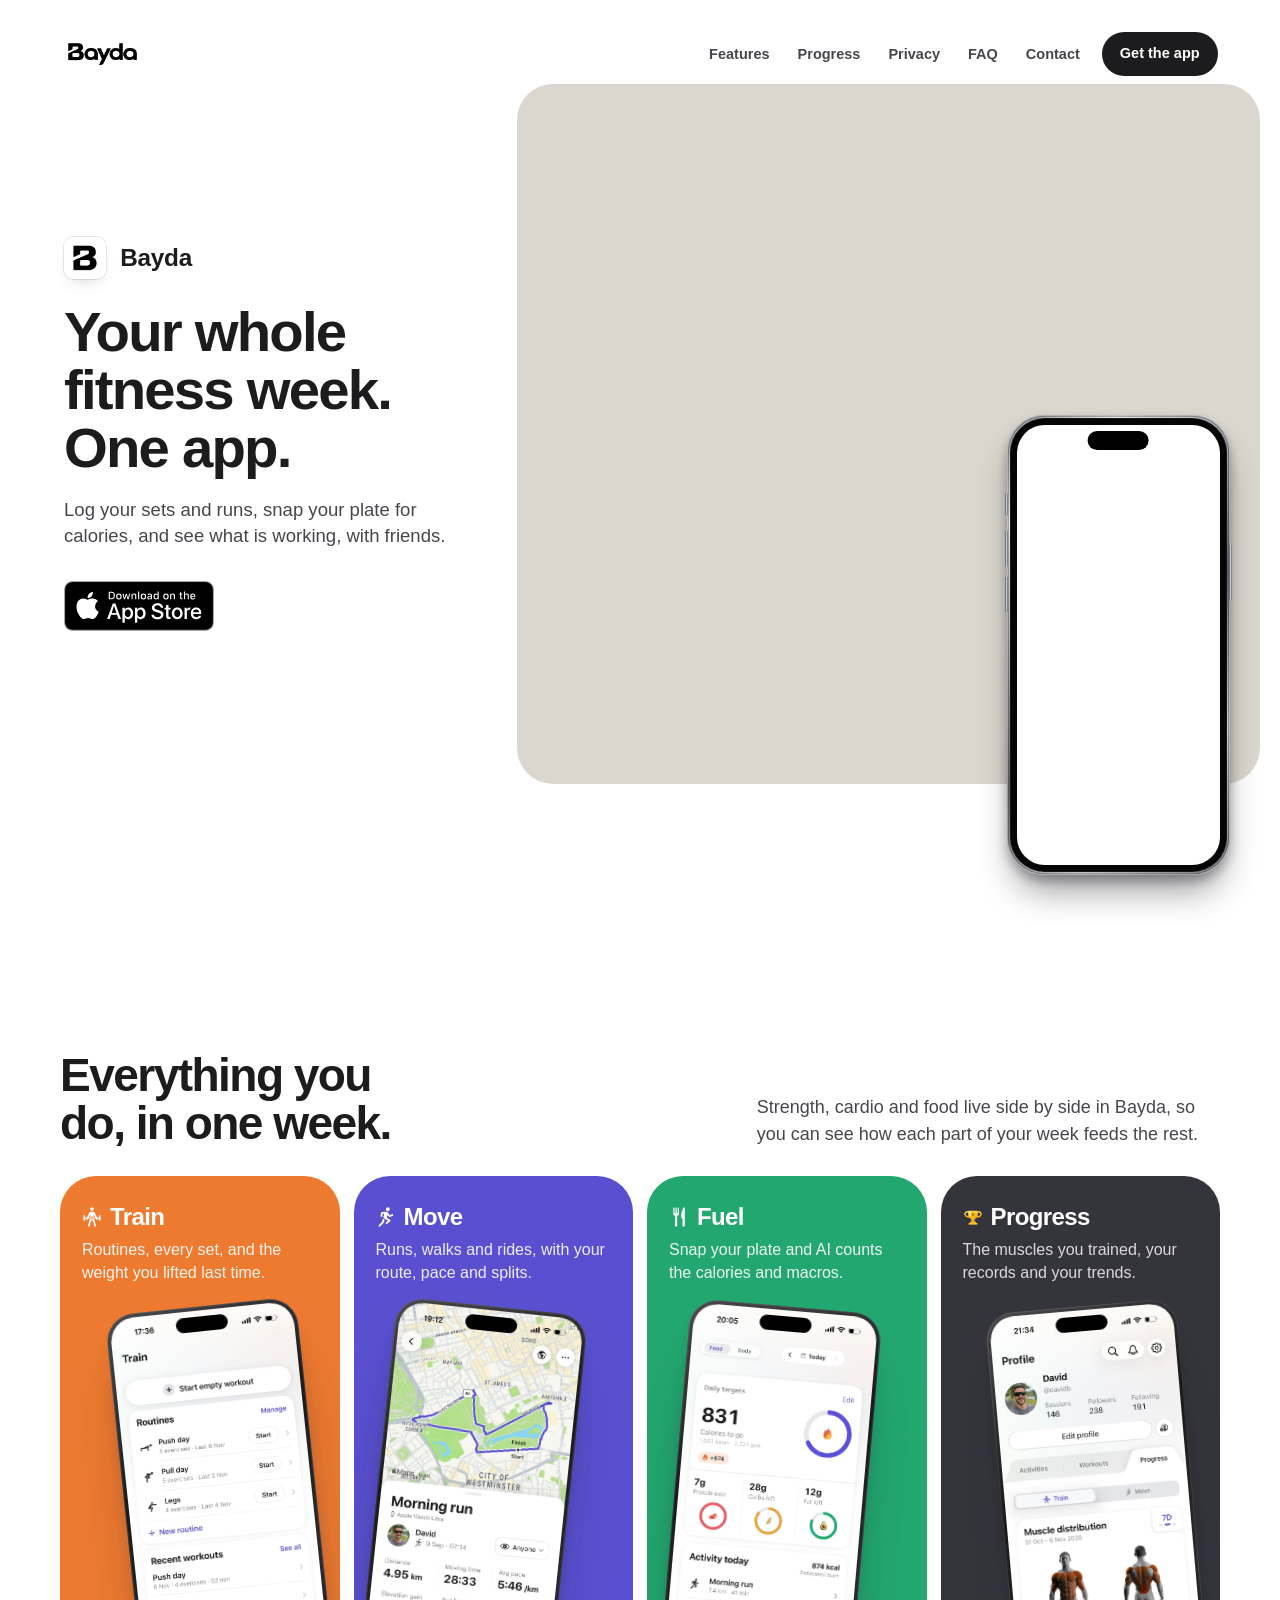
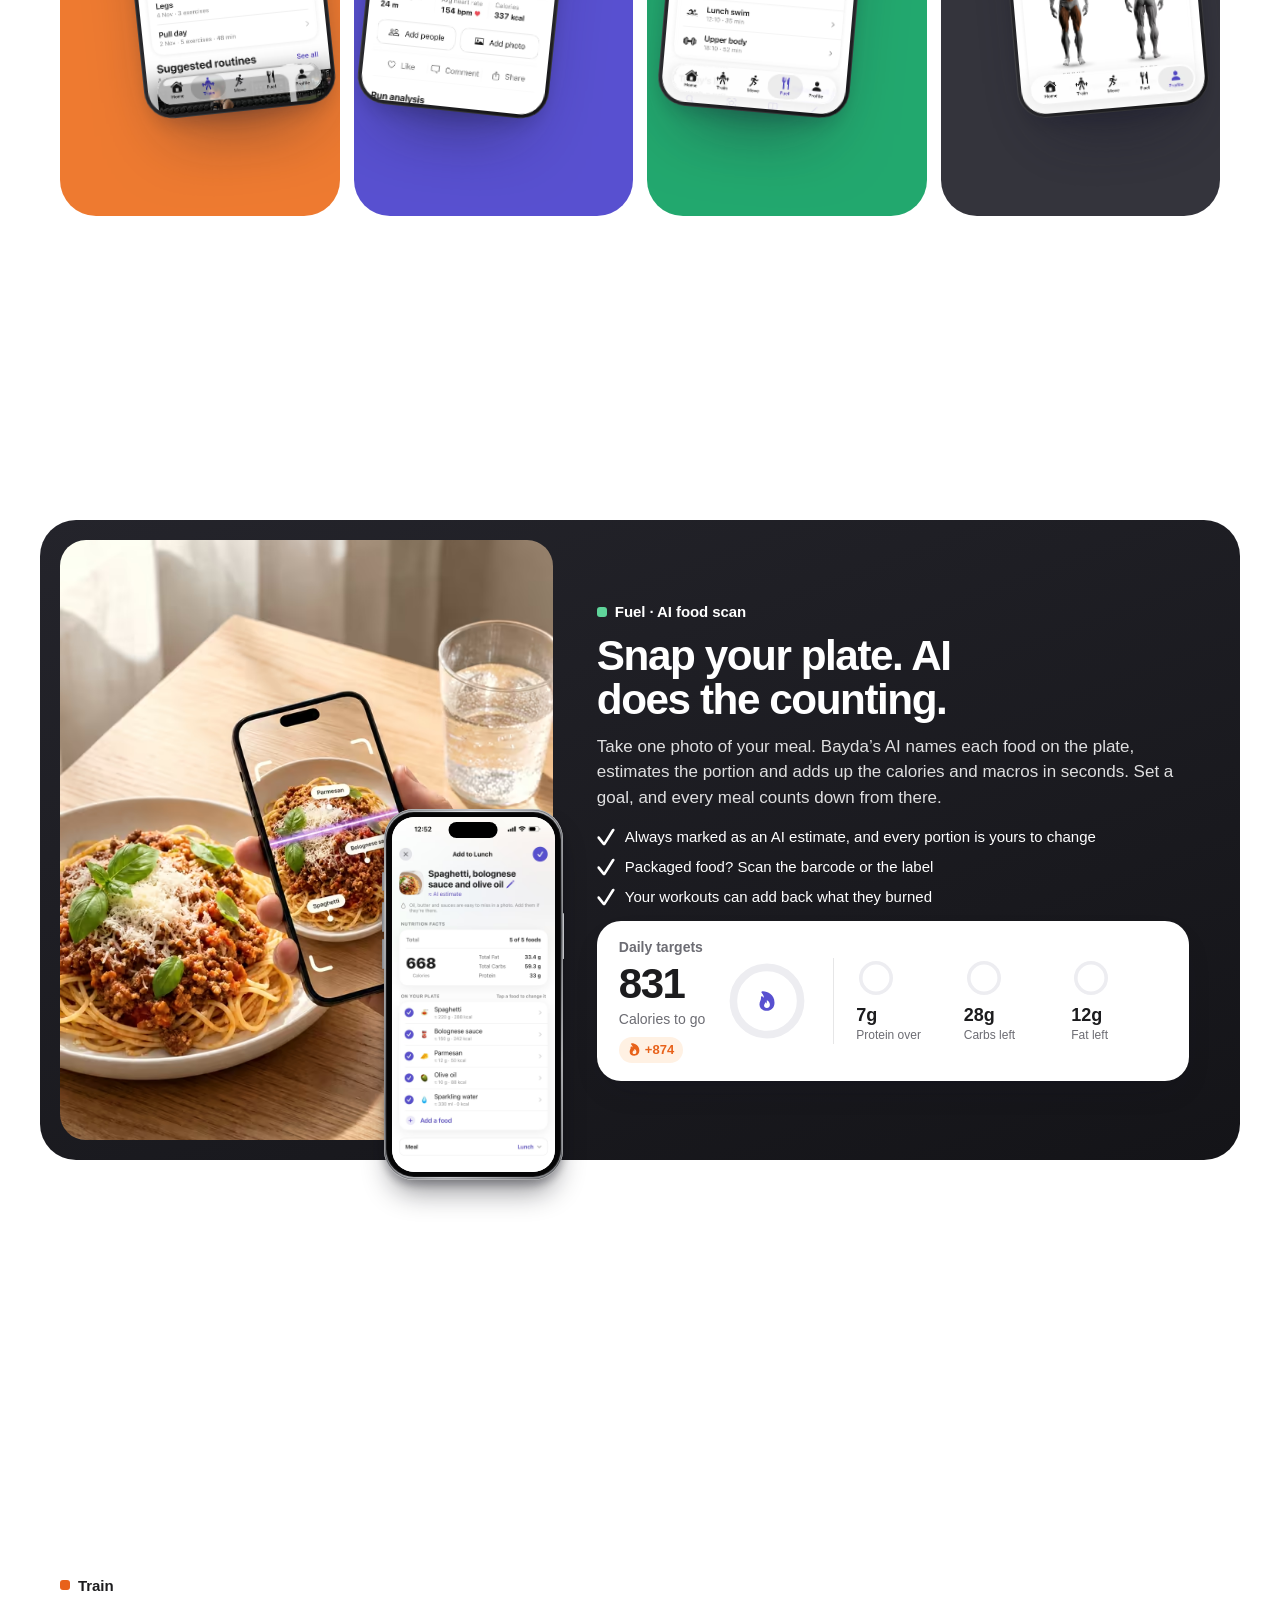
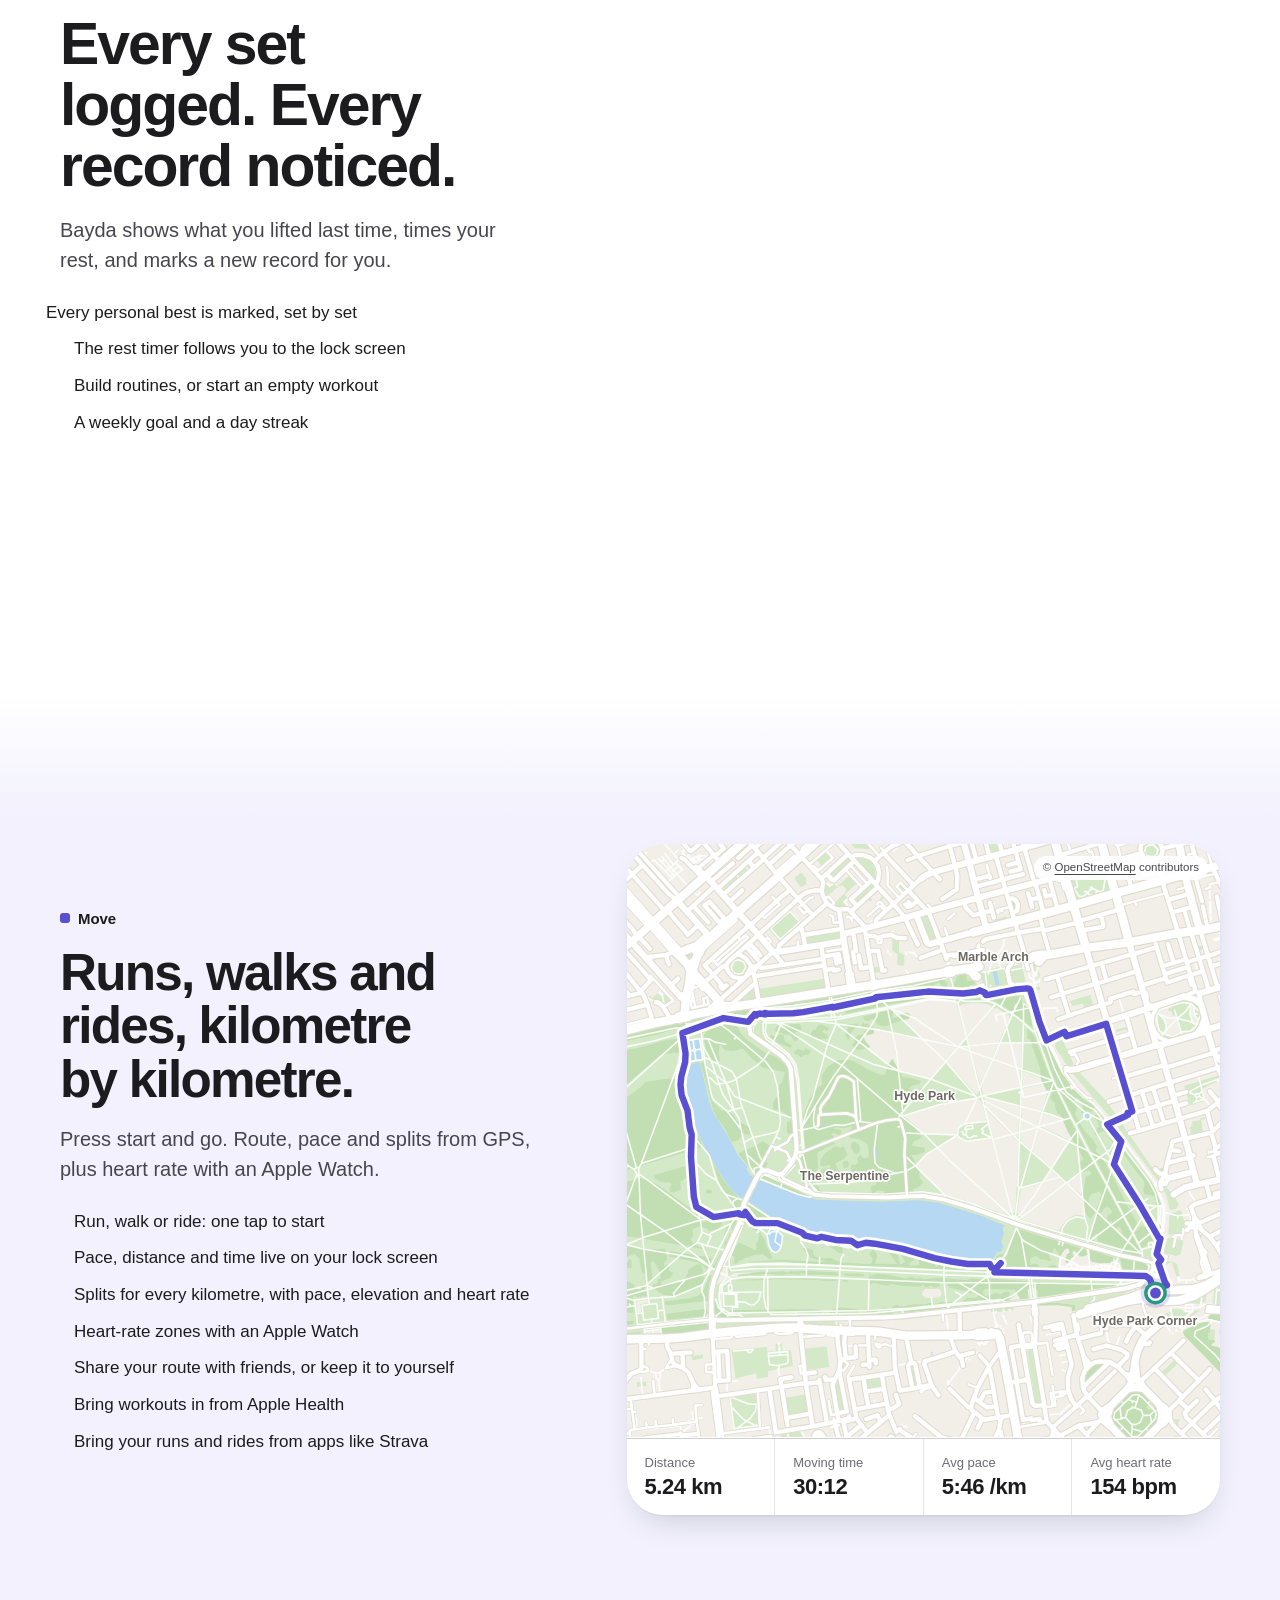
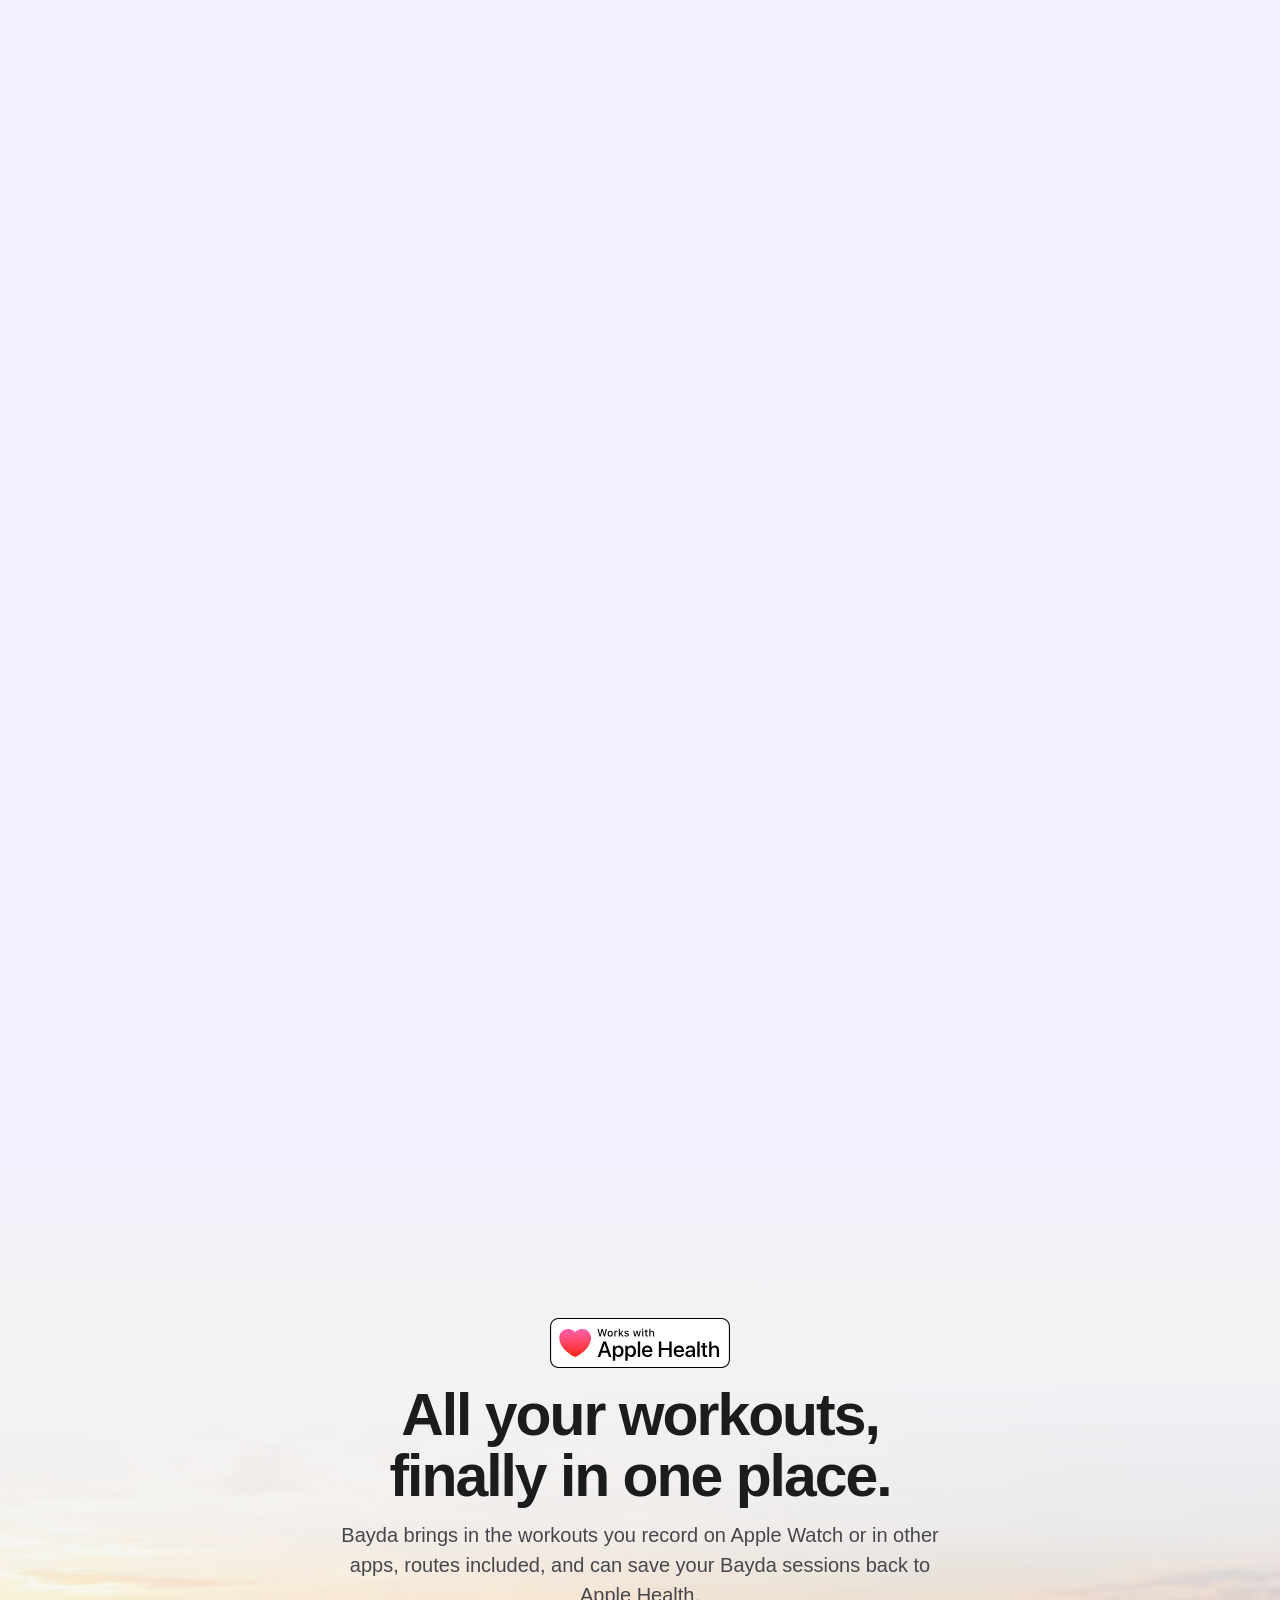
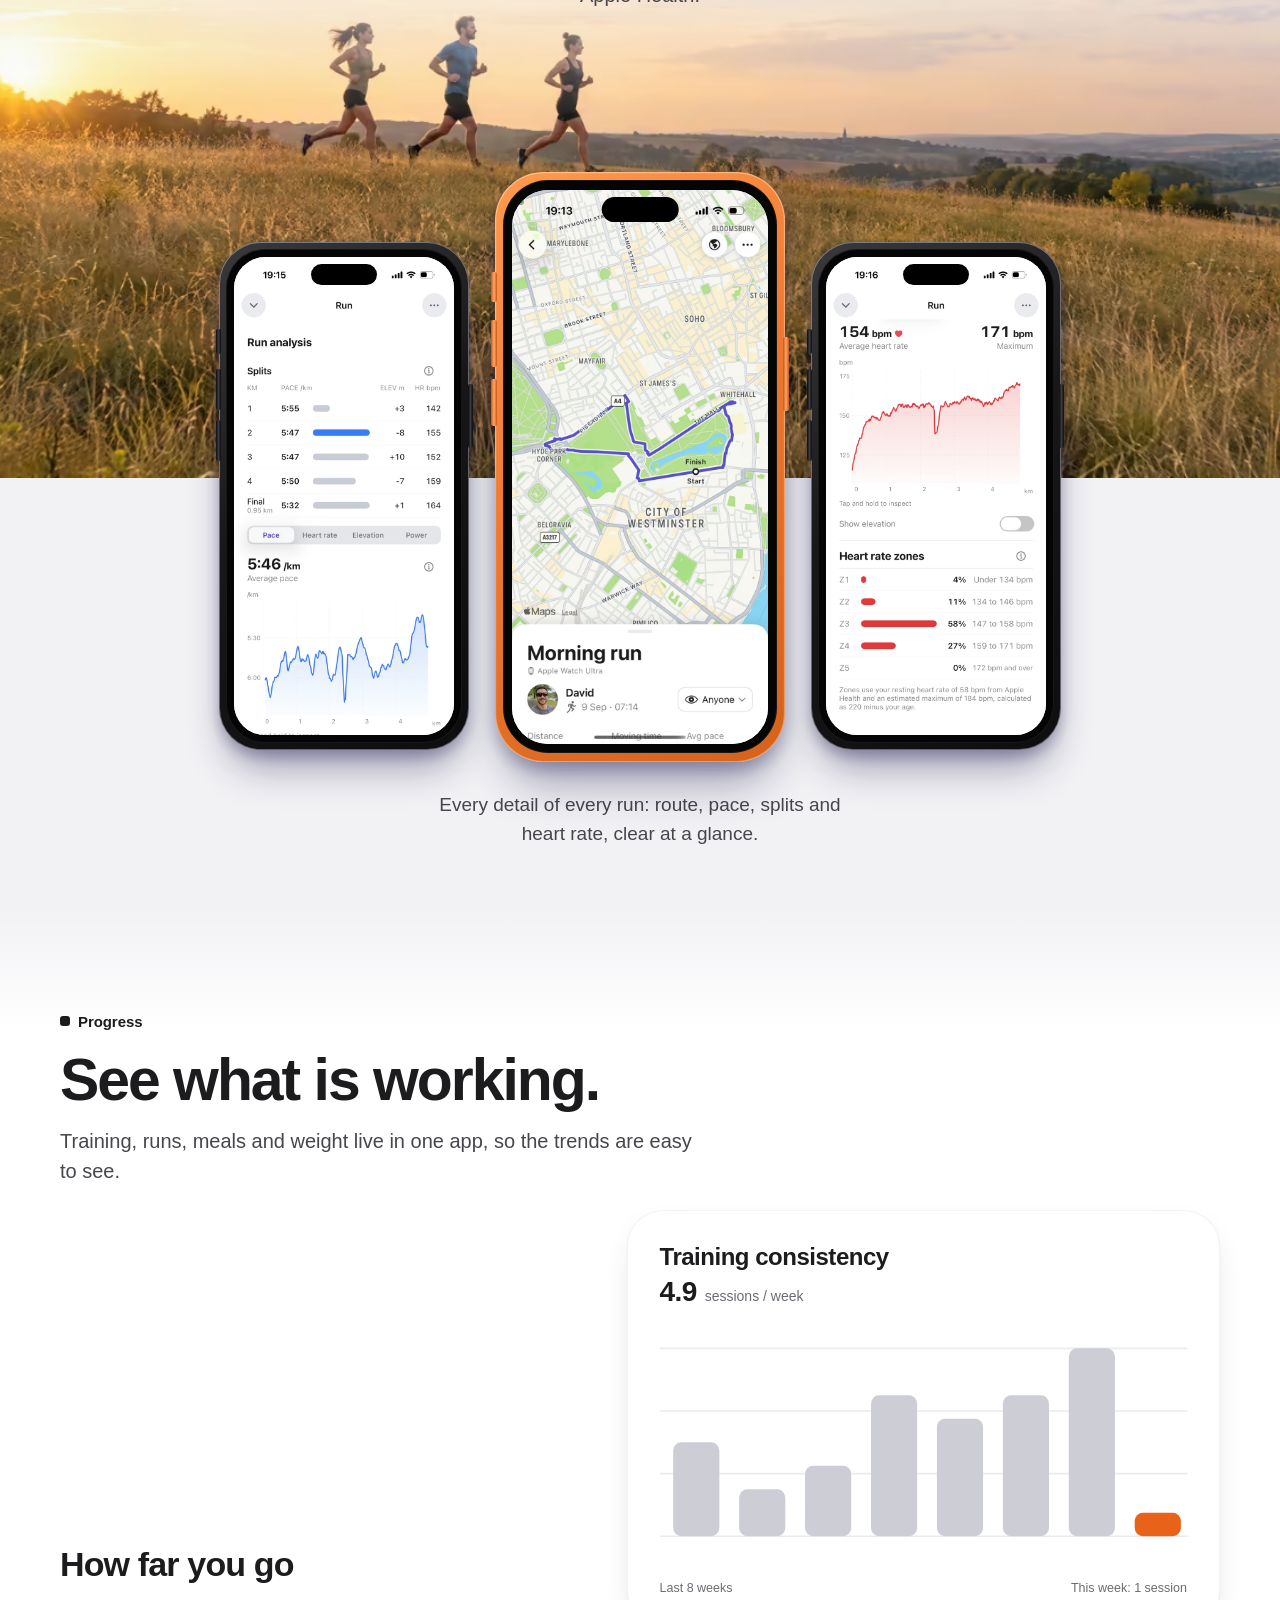
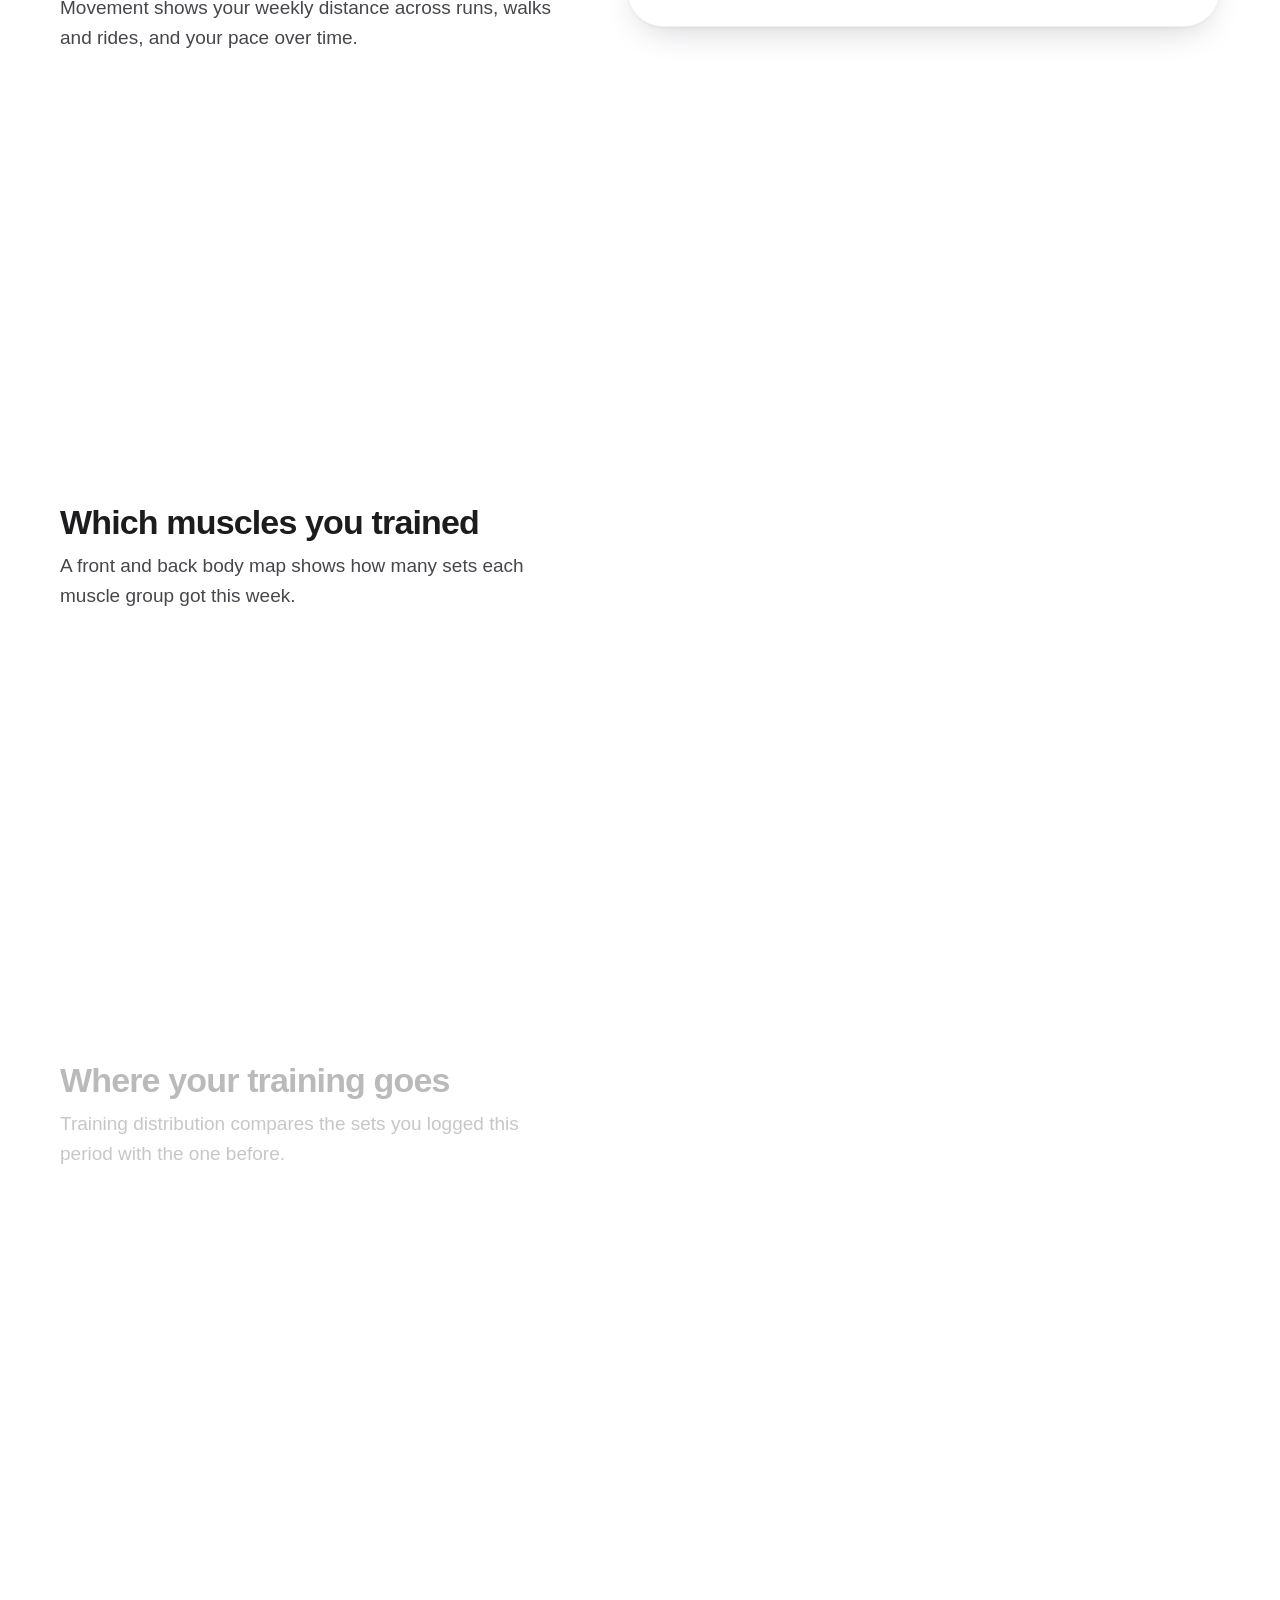
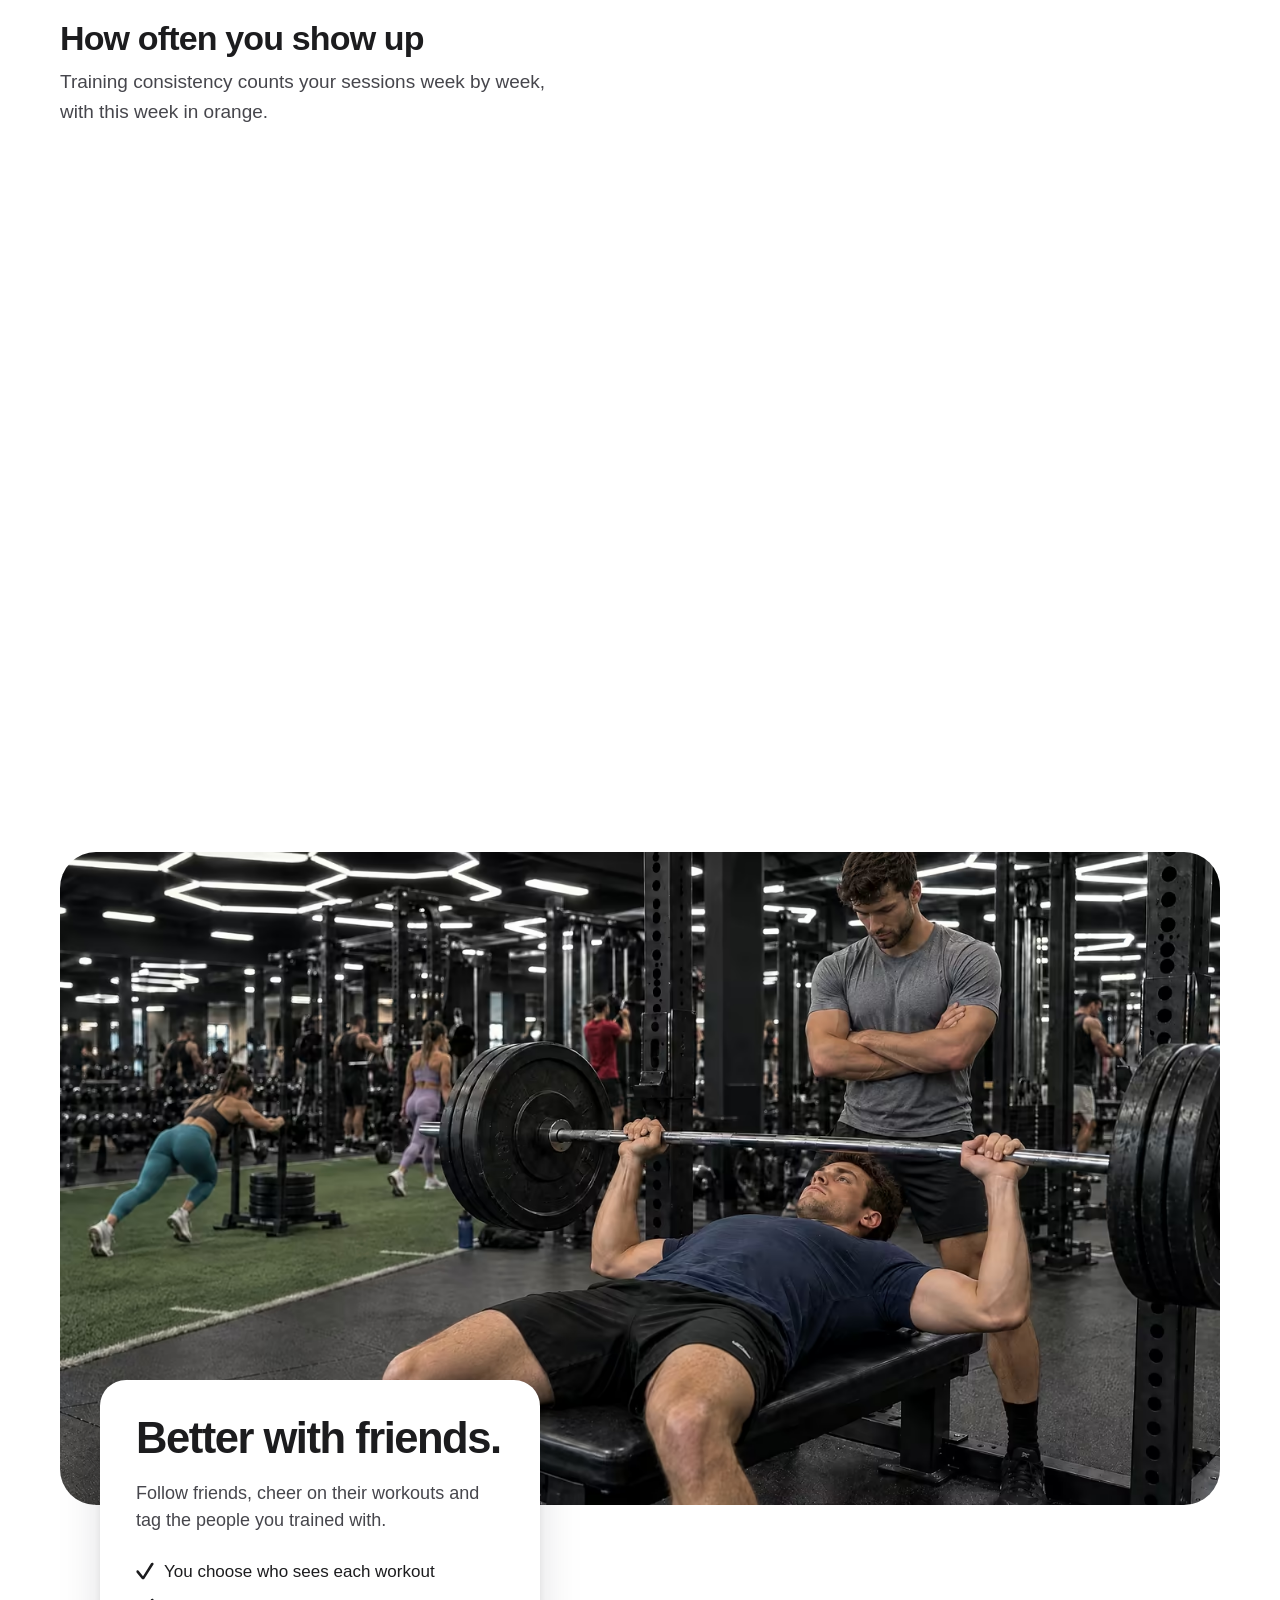
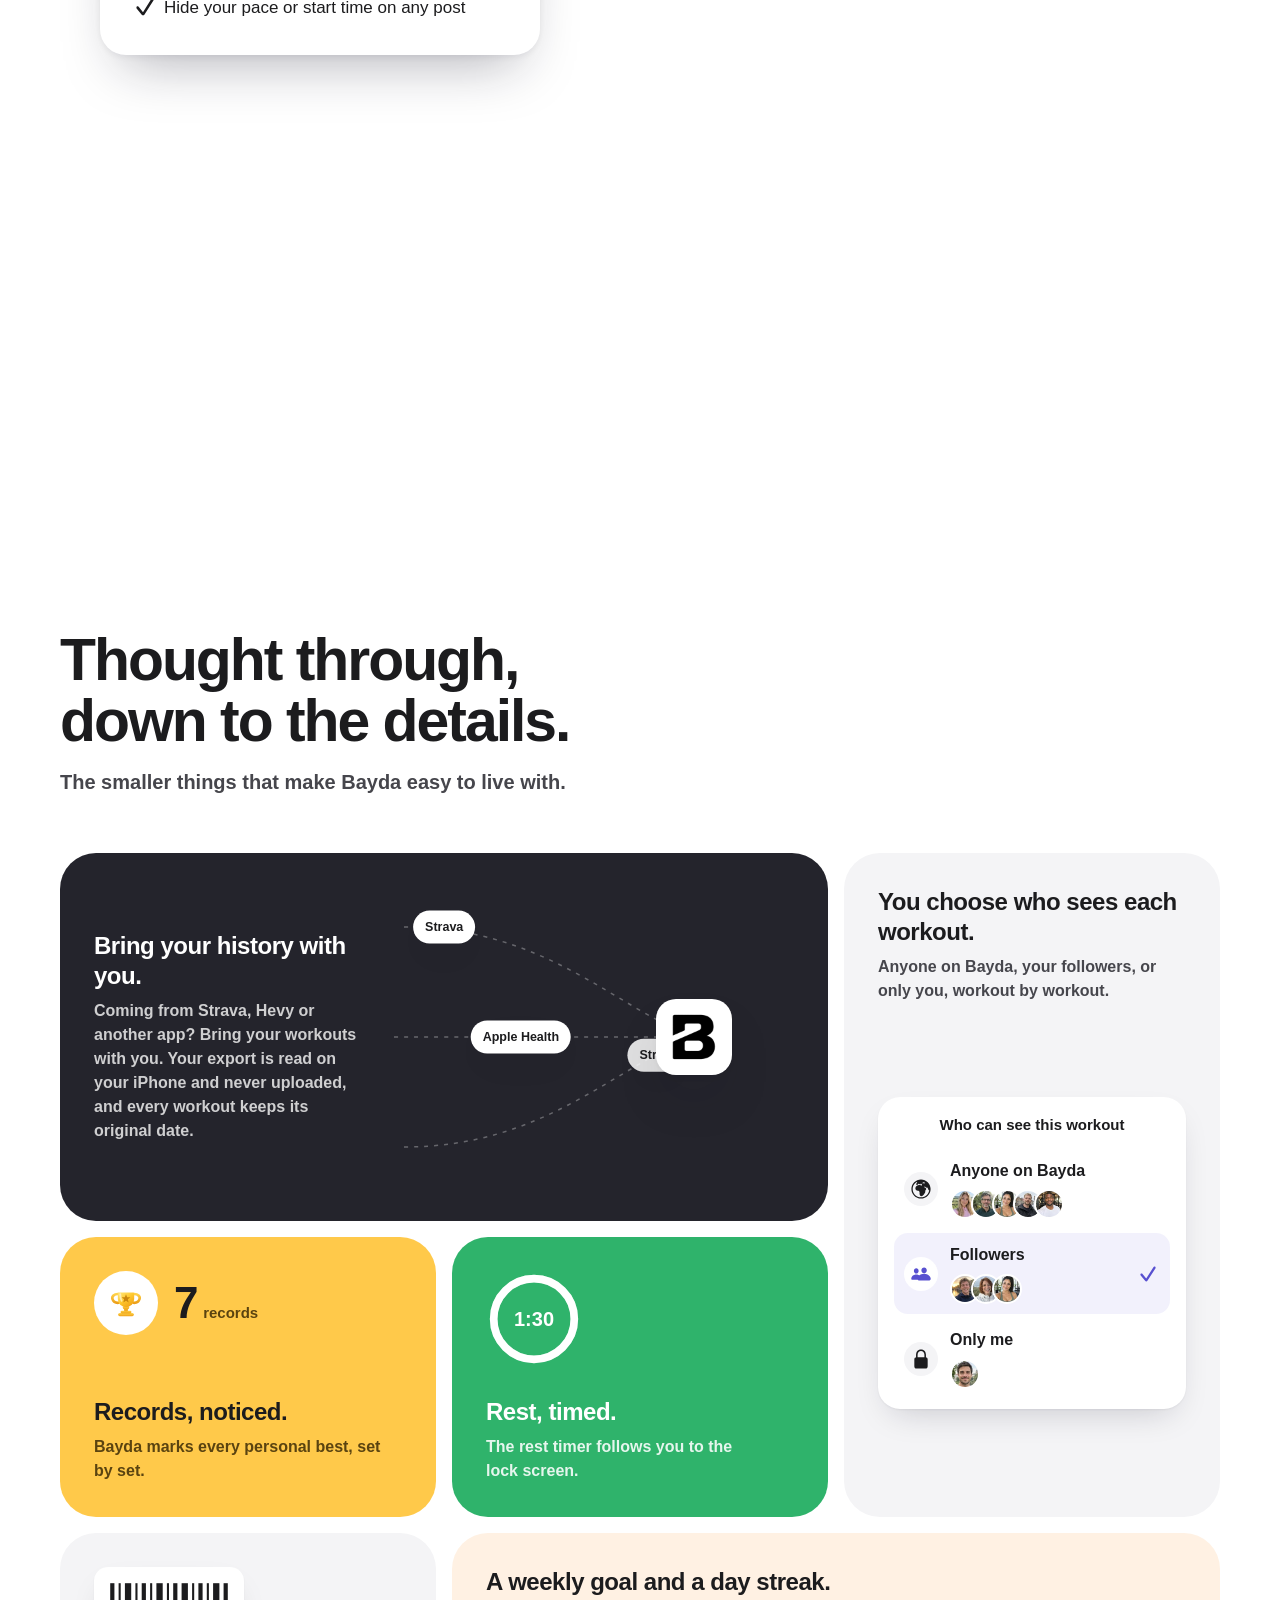
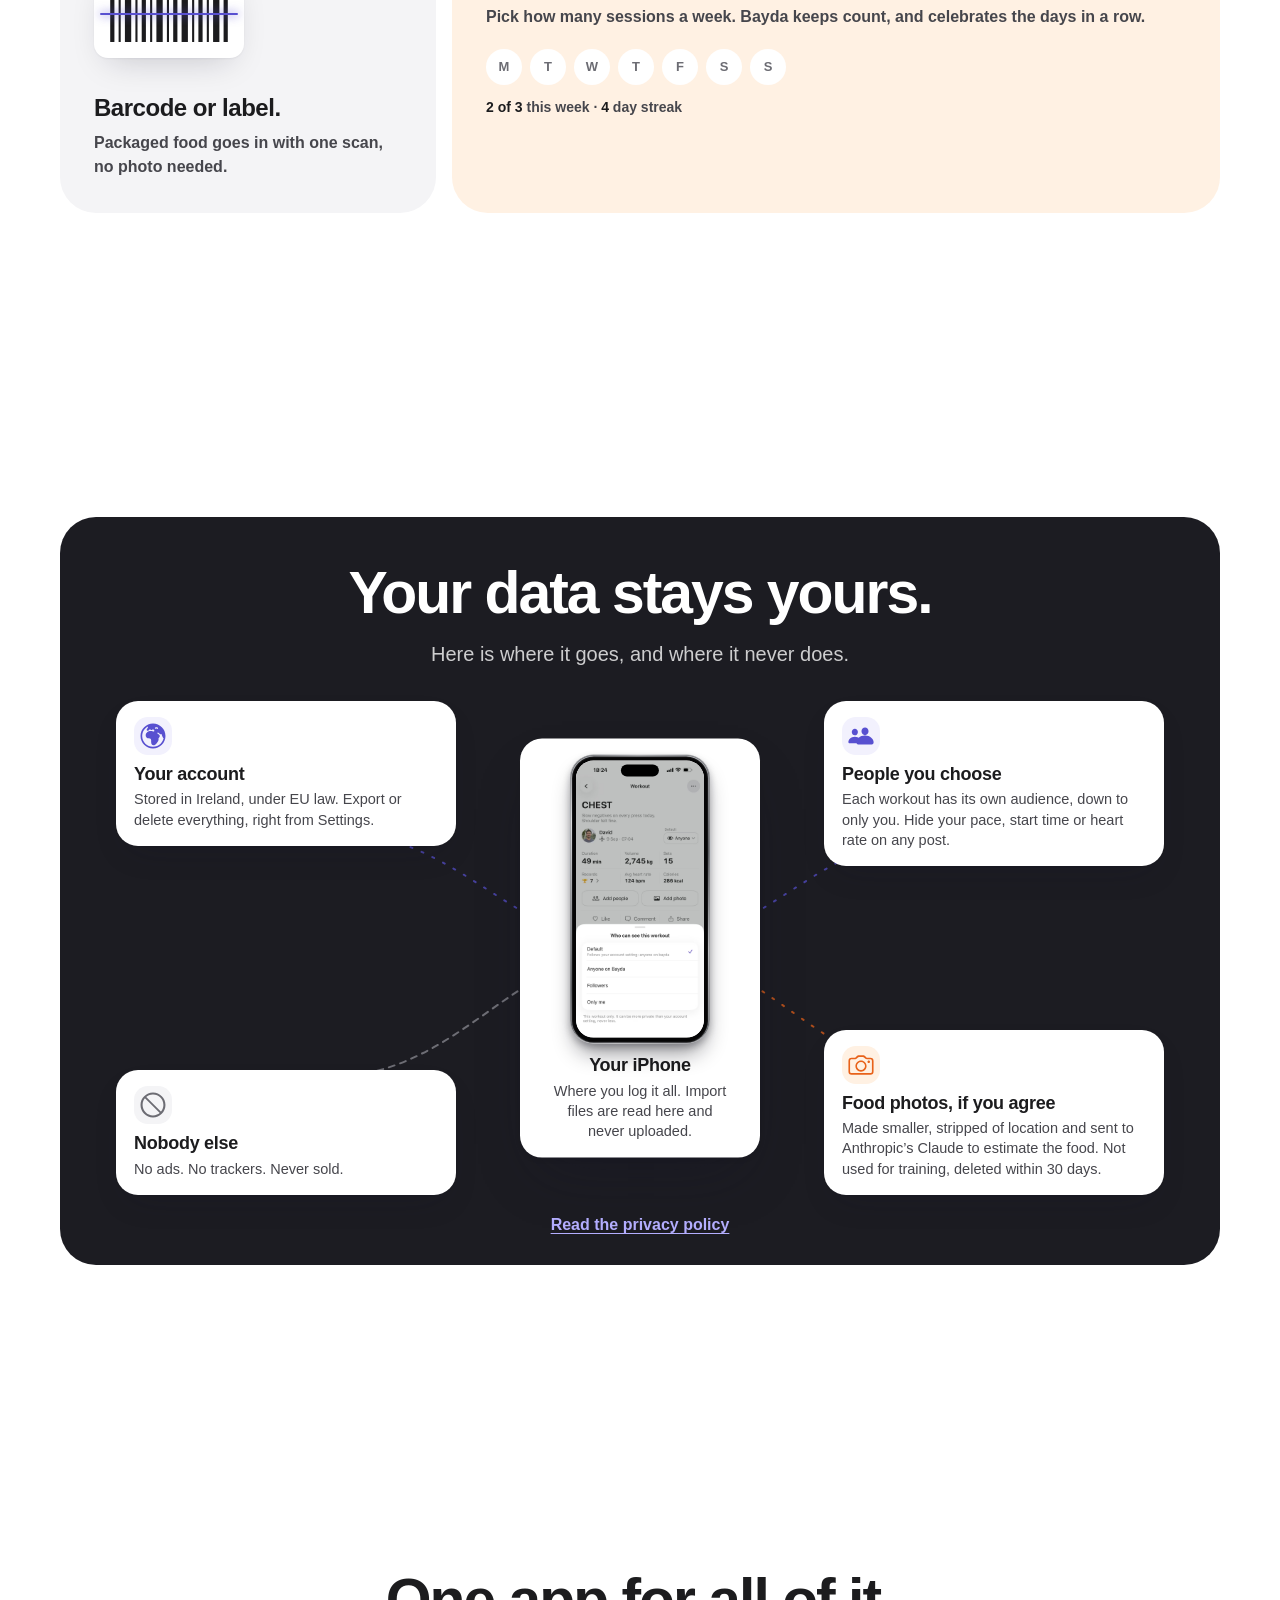
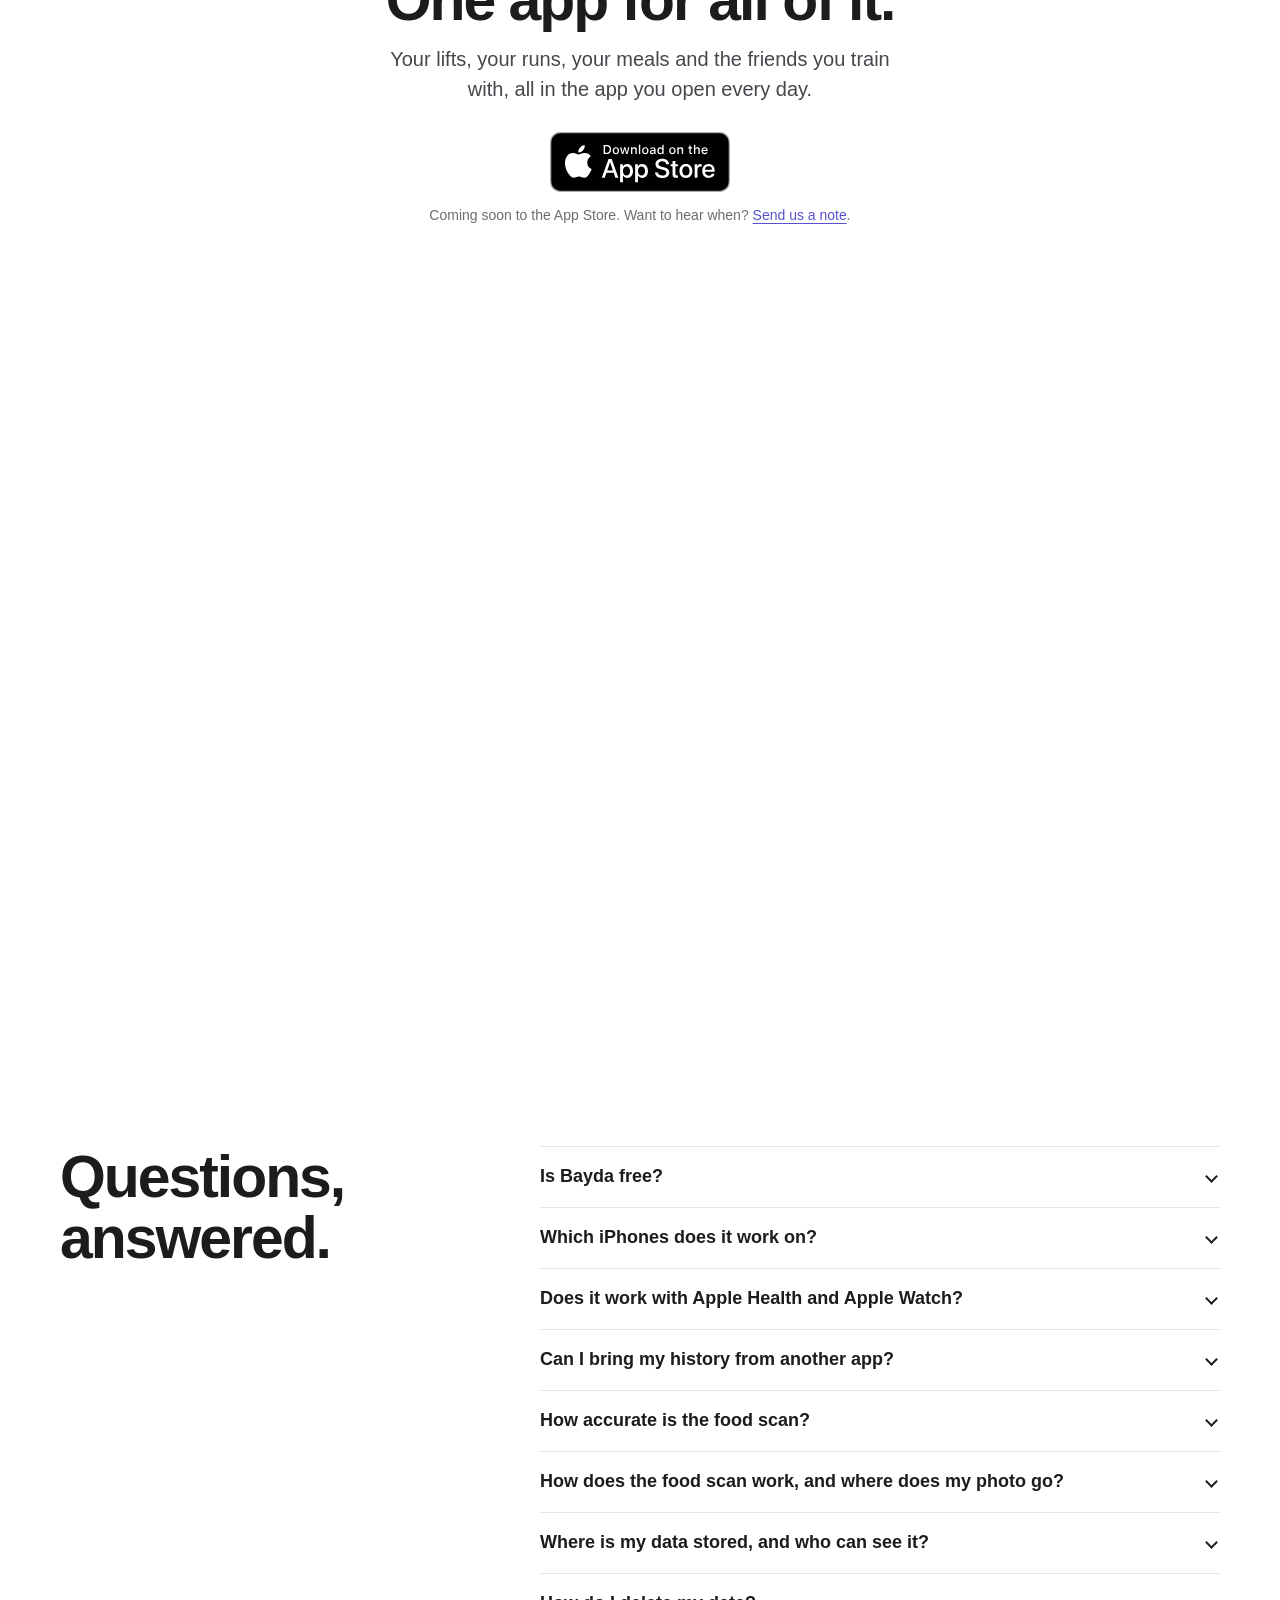
==== commit 64c4f882: "Publish site from 15000493" ====
--- a/index.html
+++ b/index.html
@@ -154,7 +154,7 @@
           </figure>
           <div class="hero-pin" data-scene="hero">
             <div class="hero-stage">
-              <div class="hero-phone"><div class="iphone"><span class="ib ib-action"></span><span class="ib ib-up"></span><span class="ib ib-down"></span><span class="ib ib-side"></span><div class="iphone-bezel"><div class="iphone-screen"><picture class="hero-shot"><source media="(max-width: 859.98px)" srcset="[data-uri]"><source type="image/avif" srcset="/assets/screens/home.avif"><source type="image/webp" srcset="/assets/screens/home.webp"><img src="/assets/screens/home.png" width="720" height="1564" alt="Bayda’s Home: this week’s sessions above your Push Day workout, with its time, volume, sets and three records." decoding="async"></picture>
+              <div class="hero-phone"><div class="iphone"><span class="ib ib-action"></span><span class="ib ib-up"></span><span class="ib ib-down"></span><span class="ib ib-side"></span><div class="iphone-bezel"><div class="iphone-screen"><picture class="hero-shot"><source media="(max-width: 859.98px)" srcset="[data-uri]"><source type="image/avif" srcset="/assets/screens/home.avif"><source type="image/webp" srcset="/assets/screens/home.webp"><img src="/assets/screens/home.png" width="720" height="1564" alt="Bayda’s Home: this week’s sessions above your Push Day workout, with its time, volume, sets and two records." decoding="async"></picture>
 <div class="app k-tick k-fill k-draw k-scrolled k-liked" data-tab="0" style="--tab:0" role="img" aria-label="Bayda on an iPhone: a friend's 10K in the feed, the Fuel rings, a set ticked off with a new record and a run on the map.">
 <!-- PHONE APP: an HTML rebuild of the app (phones only), checked side by side against the 17 Oct 2026 sample-mode captures. Decorative: the label above is its text. Pictures from scripts/site-app-screen-assets.py. -->
 <div class="a-scr s-train">
@@ -241,7 +241,7 @@
         <div class="bento" role="region" aria-label="Train, Move, Fuel and Progress">
           <article class="tile t-train" data-scene="view">
             <div class="tile-copy"><h3><svg width="20" height="20" aria-hidden="true"><use href="#i-lift"/></svg>Train</h3><p>Routines, every set, and the weight you lifted last time.</p></div>
-            <div class="tile-phone"><div class="phone"><picture><source type="image/avif" srcset="/assets/screens/train.avif"><source type="image/webp" srcset="/assets/screens/train.webp"><img src="/assets/screens/train.png" width="720" height="1564" alt="Bayda’s Train tab: routines to start, 2 of 3 sessions this week and a 4 day streak." loading="lazy" decoding="async"></picture></div></div>
+            <div class="tile-phone"><div class="phone"><picture><source type="image/avif" srcset="/assets/screens/train.avif"><source type="image/webp" srcset="/assets/screens/train.webp"><img src="/assets/screens/train.png" width="720" height="1564" alt="Bayda’s Train tab: your Push, Pull and Legs routines to start, and your recent workouts." loading="lazy" decoding="async"></picture></div></div>
           </article>
           <article class="tile t-move" data-scene="view">
             <div class="tile-copy"><h3><svg width="20" height="20" aria-hidden="true"><use href="#i-run"/></svg>Move</h3><p>Runs, walks and rides, with your route, pace and splits.</p></div>
@@ -416,7 +416,7 @@
         <figure class="health-photo"><picture><source type="image/avif" srcset="/assets/photos/health-meadow-960.avif 960w, /assets/photos/health-meadow-1440.avif 1440w, /assets/photos/health-meadow-1920.avif 1920w" sizes="100vw"><source type="image/webp" srcset="/assets/photos/health-meadow-960.webp 960w, /assets/photos/health-meadow-1440.webp 1440w, /assets/photos/health-meadow-1920.webp 1920w" sizes="100vw"><img src="/assets/photos/health-meadow-1440.jpg" width="1440" height="617" alt="Three friends running across a golden meadow at sunset." loading="lazy" decoding="async"></picture></figure>
         <div class="health-phones">
             <div class="hph hph-l"><div class="iphone iphone-case"><span class="ib ib-action"></span><span class="ib ib-up"></span><span class="ib ib-down"></span><span class="ib ib-side"></span><div class="iphone-bezel"><div class="iphone-screen"><picture><source type="image/avif" srcset="/assets/screens/health-splits.avif"><source type="image/webp" srcset="/assets/screens/health-splits.webp"><img src="/assets/screens/health-splits.png" width="720" height="1564" alt="A run’s splits in Bayda: pace, elevation and heart rate for each kilometre." loading="lazy" decoding="async"></picture><span class="island"></span></div></div></div></div>
-            <div class="hph hph-c"><div class="iphone iphone-case"><span class="ib ib-action"></span><span class="ib ib-up"></span><span class="ib ib-down"></span><span class="ib ib-side"></span><div class="iphone-bezel"><div class="iphone-screen"><picture><source type="image/avif" srcset="/assets/screens/health-run.avif"><source type="image/webp" srcset="/assets/screens/health-run.webp"><img src="/assets/screens/health-run.png" width="720" height="1564" alt="A morning run in Bayda: the route on a map, 5.24 kilometres in 30 minutes 12 at 5:46 per kilometre." loading="lazy" decoding="async"></picture><span class="island"></span></div></div></div></div>
+            <div class="hph hph-c"><div class="iphone iphone-case"><span class="ib ib-action"></span><span class="ib ib-up"></span><span class="ib ib-down"></span><span class="ib ib-side"></span><div class="iphone-bezel"><div class="iphone-screen"><picture><source type="image/avif" srcset="/assets/screens/health-run.avif"><source type="image/webp" srcset="/assets/screens/health-run.webp"><img src="/assets/screens/health-run.png" width="720" height="1564" alt="A morning run in Bayda: the route on a map around St James’s Park, with Start and Finish marked." loading="lazy" decoding="async"></picture><span class="island"></span></div></div></div></div>
             <div class="hph hph-r"><div class="iphone iphone-case"><span class="ib ib-action"></span><span class="ib ib-up"></span><span class="ib ib-down"></span><span class="ib ib-side"></span><div class="iphone-bezel"><div class="iphone-screen"><picture><source type="image/avif" srcset="/assets/screens/health-heart.avif"><source type="image/webp" srcset="/assets/screens/health-heart.webp"><img src="/assets/screens/health-heart.png" width="720" height="1564" alt="A run’s heart rate in Bayda: a chart averaging 154 beats per minute with a maximum of 171, and the time spent in each heart-rate zone." loading="lazy" decoding="async"></picture><span class="island"></span></div></div></div></div>
         </div>
         <p class="health-cap">Every detail of every run: route, pace, splits and heart rate, clear at a glance.</p>
@@ -456,7 +456,7 @@
               <p>A front and back body map shows how many sets each muscle group got this week.</p>
               <div class="pcard pc-muscles">
                 <p class="pc-t">Muscle distribution</p>
-                <picture><source type="image/avif" srcset="/assets/screens/crop-muscles.avif"><source type="image/webp" srcset="/assets/screens/crop-muscles.webp"><img src="/assets/screens/crop-muscles.png" width="720" height="553" alt="Bayda’s muscle map, front and back, with chest, shoulders, arms, back and legs shaded orange." loading="lazy" decoding="async"></picture>
+                <picture><source type="image/avif" srcset="/assets/screens/crop-muscles.avif"><source type="image/webp" srcset="/assets/screens/crop-muscles.webp"><img src="/assets/screens/crop-muscles.png" width="720" height="573" alt="Bayda’s muscle map, front and back, with chest, shoulders, arms, back and legs shaded orange." loading="lazy" decoding="async"></picture>
                 <ul class="pc-legend"><li><strong>14</strong> Chest sets</li><li><strong>11</strong> Back sets</li><li><strong>6</strong> Shoulder sets</li></ul>
               </div>
             </li>
@@ -510,7 +510,7 @@
               </ul>
             </div>
           </div>
-          <div class="post-card" data-reveal><div class="post-full"><picture><source type="image/avif" srcset="/assets/screens/crop-feed-post.avif"><source type="image/webp" srcset="/assets/screens/crop-feed-post.webp"><img src="/assets/screens/crop-feed-post.png" width="660" height="864" alt="A Push Day post in Bayda’s feed: 1 hour 4 minutes, 7,420 kilograms, 18 sets and 3 records, the exercises, and 2 likes and a comment." loading="lazy" decoding="async"></picture></div><div class="post-short"><div class="ps-top"><picture><source type="image/avif" srcset="/assets/screens/crop-feed-post.avif"><source type="image/webp" srcset="/assets/screens/crop-feed-post.webp"><img src="/assets/screens/crop-feed-post.png" width="660" height="864" alt="A Push Day post in Bayda’s feed: 1 hour 4 minutes, 7,420 kilograms, 18 sets and 3 records, the exercises, and 2 likes and a comment." loading="lazy" decoding="async"></picture></div><p class="ps-more" aria-hidden="true">+3 more</p><div class="ps-foot" aria-hidden="true"><picture><source type="image/avif" srcset="/assets/screens/crop-feed-post.avif"><source type="image/webp" srcset="/assets/screens/crop-feed-post.webp"><img src="/assets/screens/crop-feed-post.png" width="660" height="864" alt="" loading="lazy" decoding="async"></picture></div></div></div>
+          <div class="post-card" data-reveal><div class="post-full"><picture><source type="image/avif" srcset="/assets/screens/crop-feed-post.avif"><source type="image/webp" srcset="/assets/screens/crop-feed-post.webp"><img src="/assets/screens/crop-feed-post.png" width="660" height="614" alt="A Push Day post in Bayda’s feed: 38 minutes, 3,960 kilograms, 8 sets and 2 records, bench press and overhead press, and 2 likes and a comment." loading="lazy" decoding="async"></picture></div></div>
         </div>
       </div>
     </section>
--- a/assets/site.css
+++ b/assets/site.css
@@ -1008,24 +1008,16 @@
 }
 
 
-/* ---- Friends on phones (site-fixes item 7): text first, a shorter photo reframed on the lift, the post card (two exercises,
-   "+3 more", then the like row: the same real crop, cut in two) overlapping it further, a "Trained with Max" chip on the photo.
-   Wide screens keep the full post and no chip. */
-.post-short, .tag-chip { display: none; }
+/* ---- Friends on phones (site-fixes item 7): text first, a shorter photo reframed on the lift, the post card overlapping it
+   further, a "Trained with Max" chip on the photo. Wide screens keep no chip. The post is the whole crop everywhere since
+   12 Nov 2026: it has two exercises now, so the phone-only "+3 more" cut is gone. */
+.tag-chip { display: none; }
 @media (max-width: 859.98px) {
   .friends-card { order: 1; margin-top: 0; }
   .friends-photo { order: 2; margin-top: 28px; aspect-ratio: 4 / 3; }
   .friends-photo img { object-position: 22% 50%; }
   .friends { padding-bottom: 40px; }
   .post-card { order: 3; margin-top: -13%; width: min(90%, 360px); }
-  .post-full { display: none; }
-  .post-short { display: block; }
-  .post-short picture { display: block; }
-  .ps-top, .ps-foot { overflow: hidden; }
-  .ps-top { aspect-ratio: 660 / 448; }
-  .ps-foot { aspect-ratio: 660 / 116; }
-  .ps-foot img { margin-top: -113.33%; }
-  .ps-more { padding: 2px 0 14px 18.3%; font-size: 11px; line-height: 1.2; font-weight: 500; color: #707076; }
   .tag-chip { position: absolute; z-index: 3; left: 12px; top: 12px; display: inline-flex; align-items: center; gap: 8px; padding: 5px 14px 5px 5px;
     border-radius: 999px; background: #fff; box-shadow: var(--sh-float); color: var(--ink); font-size: 13px; font-weight: 600; line-height: 1.2; }
   .tc-faces { display: flex; }
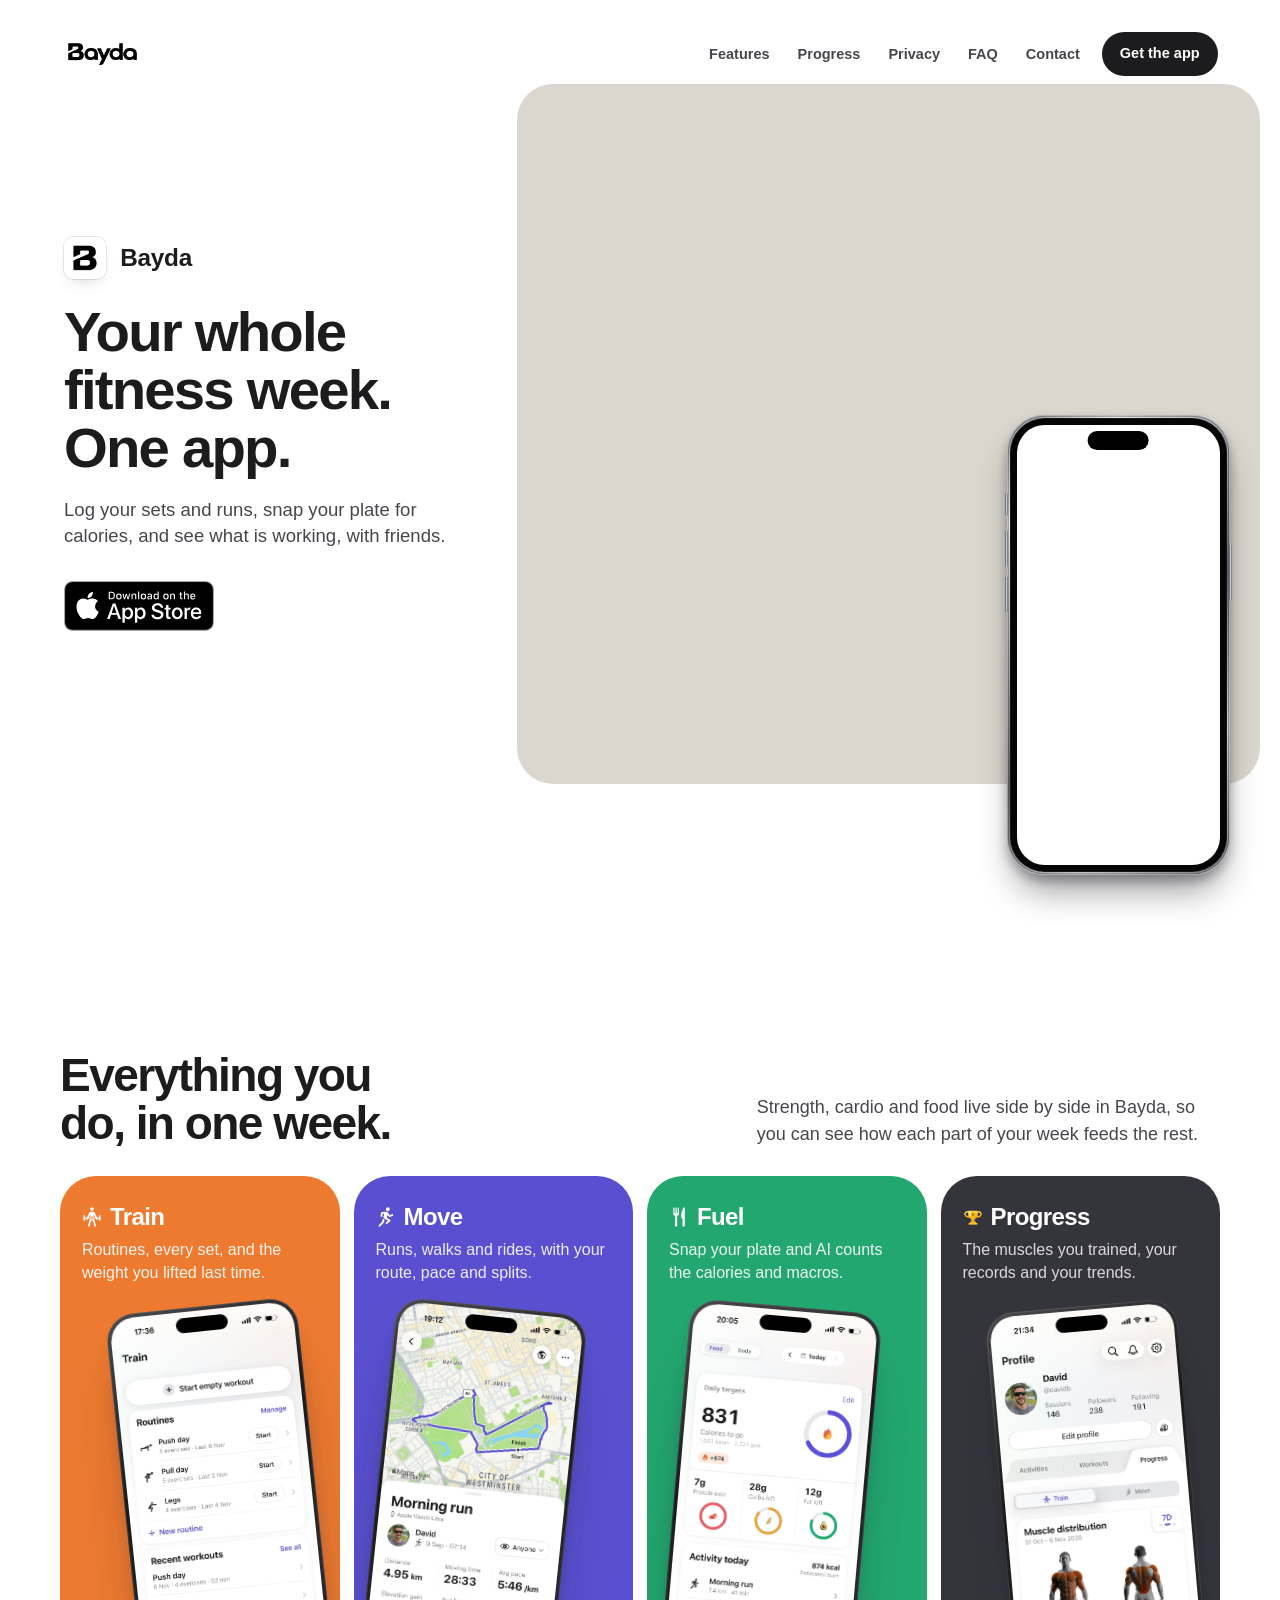
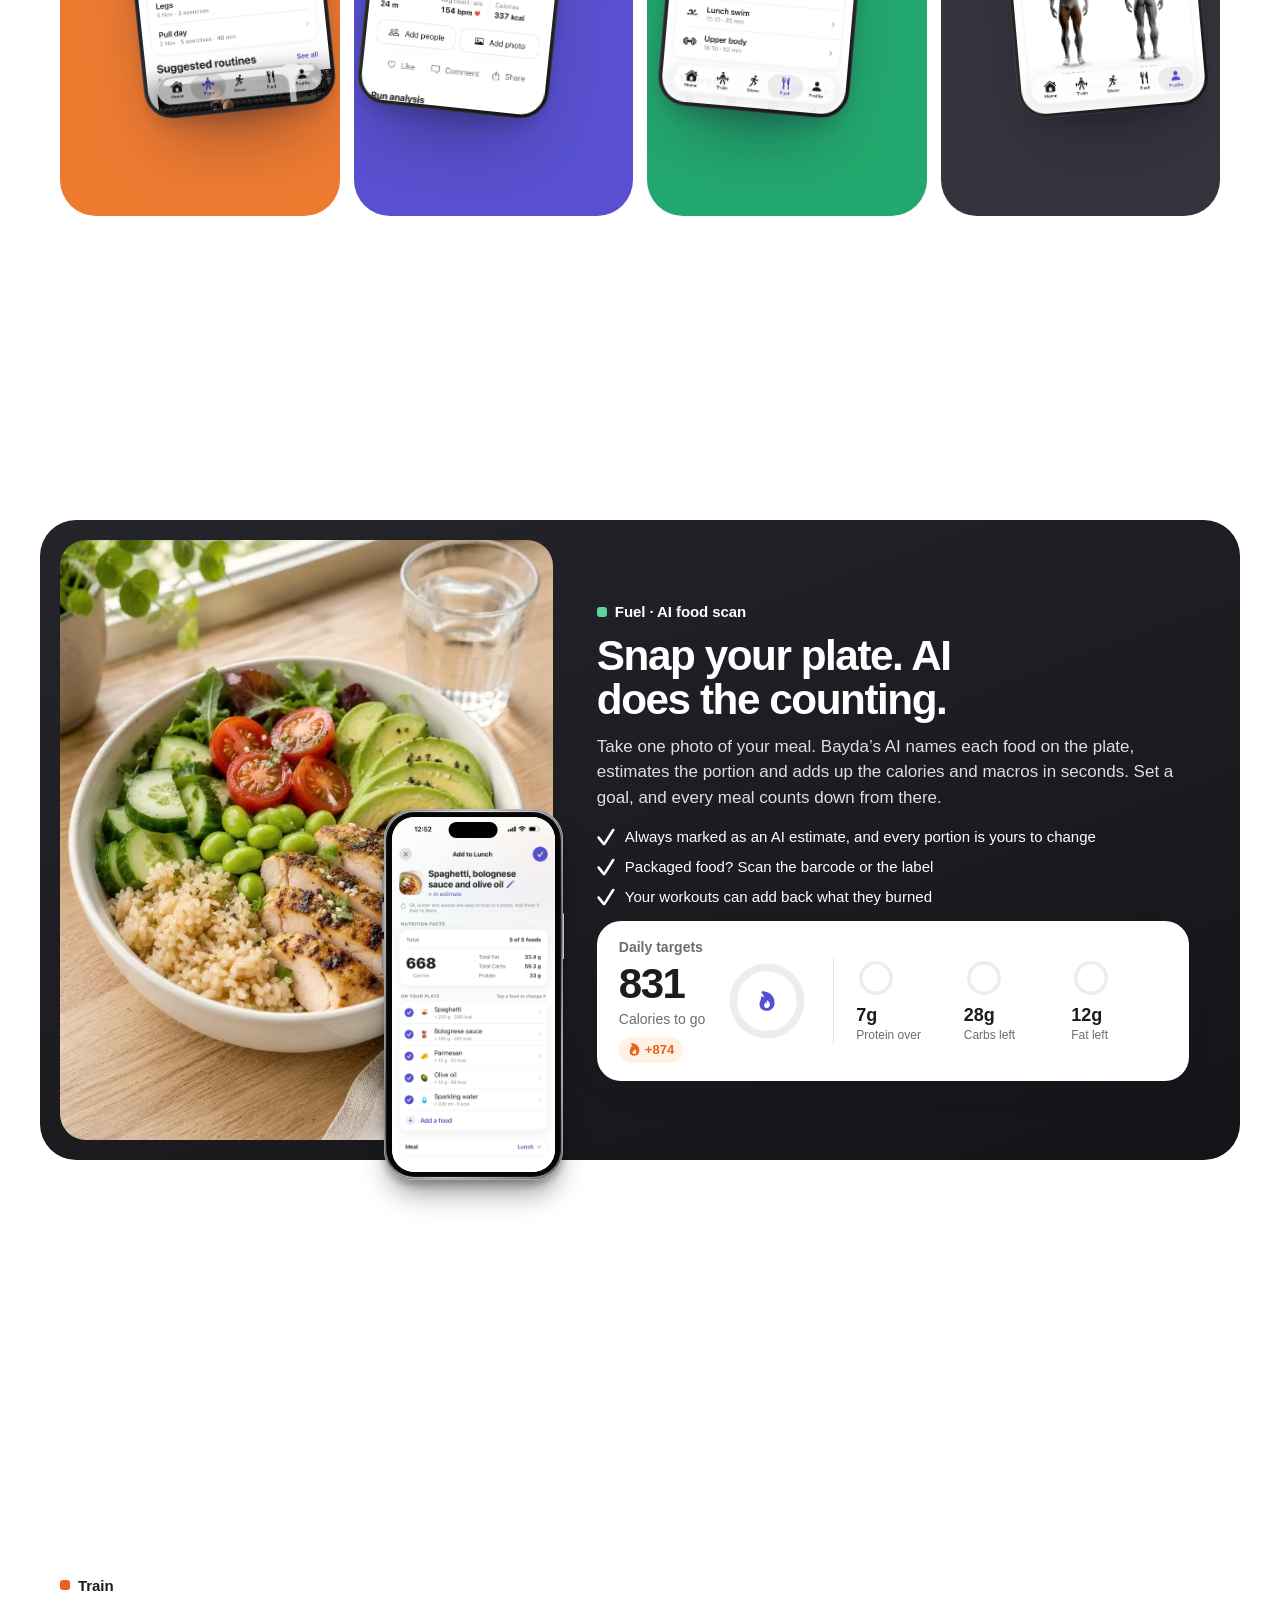
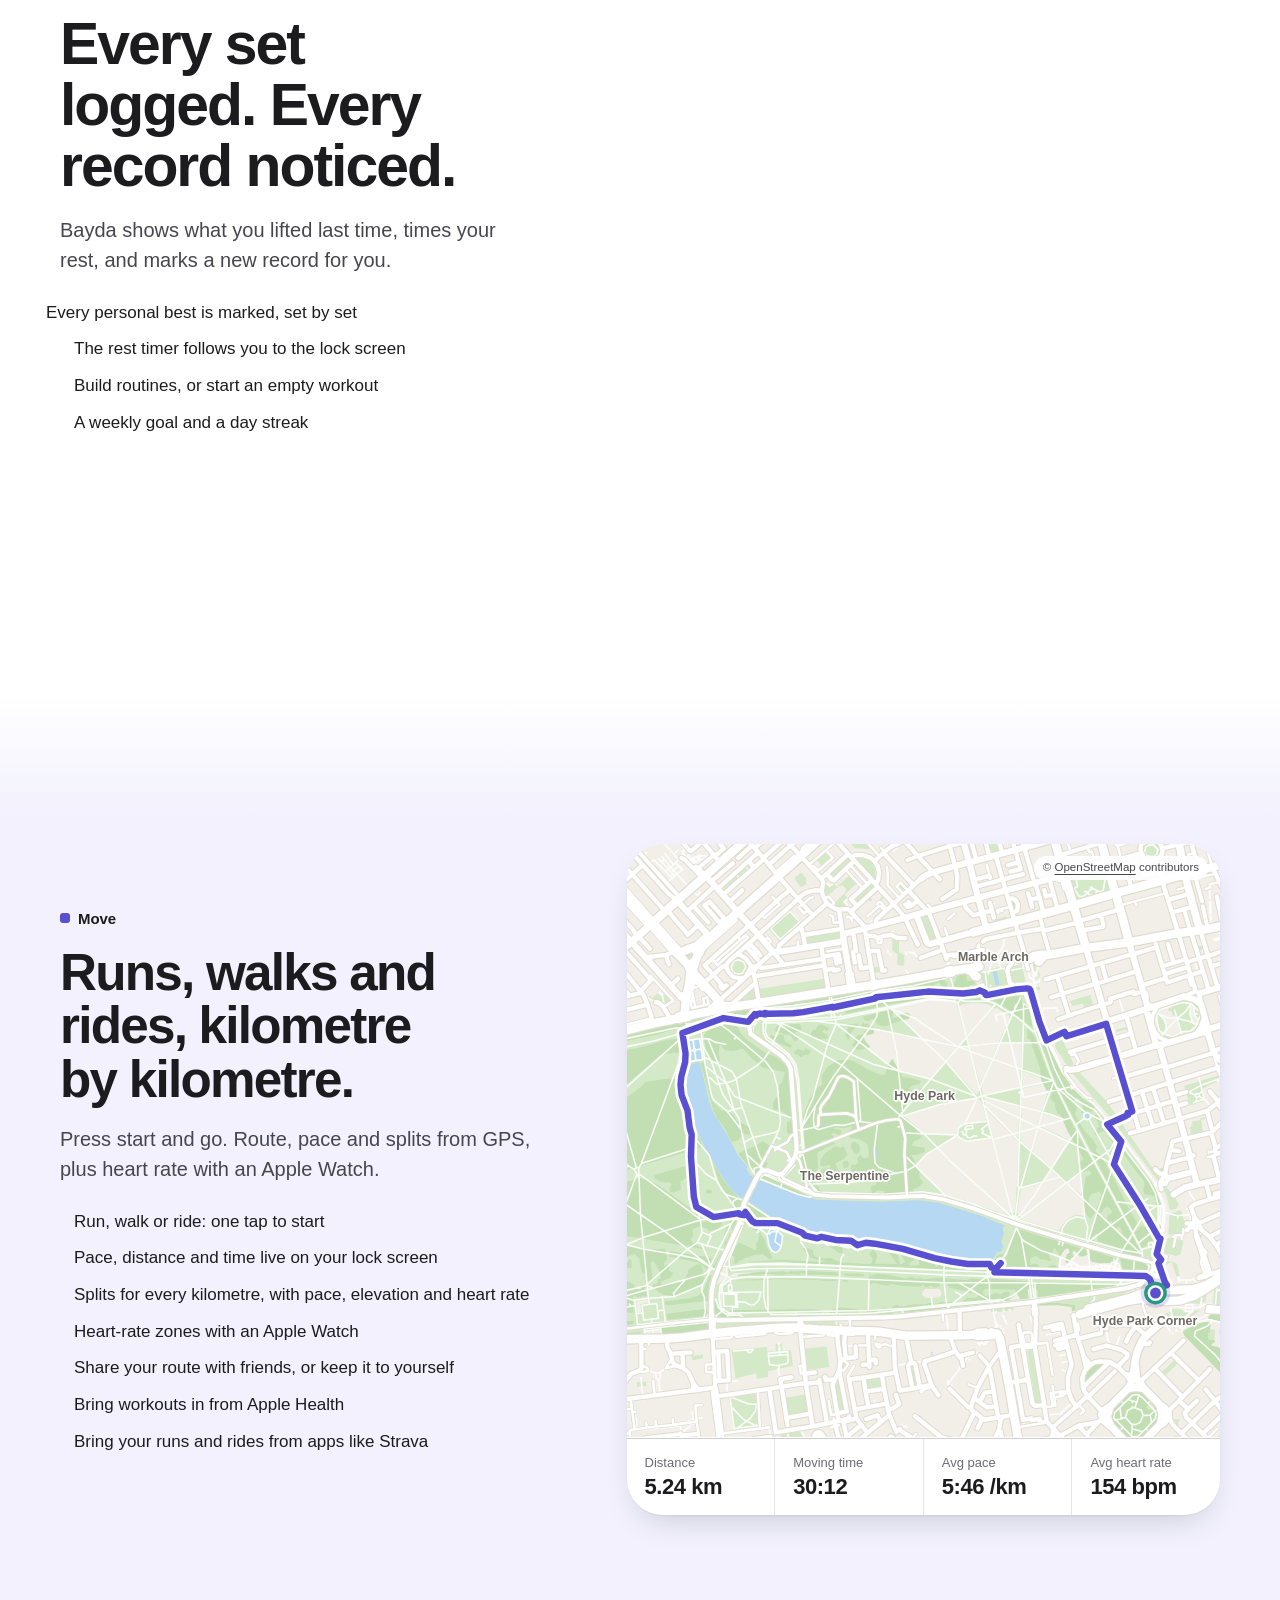
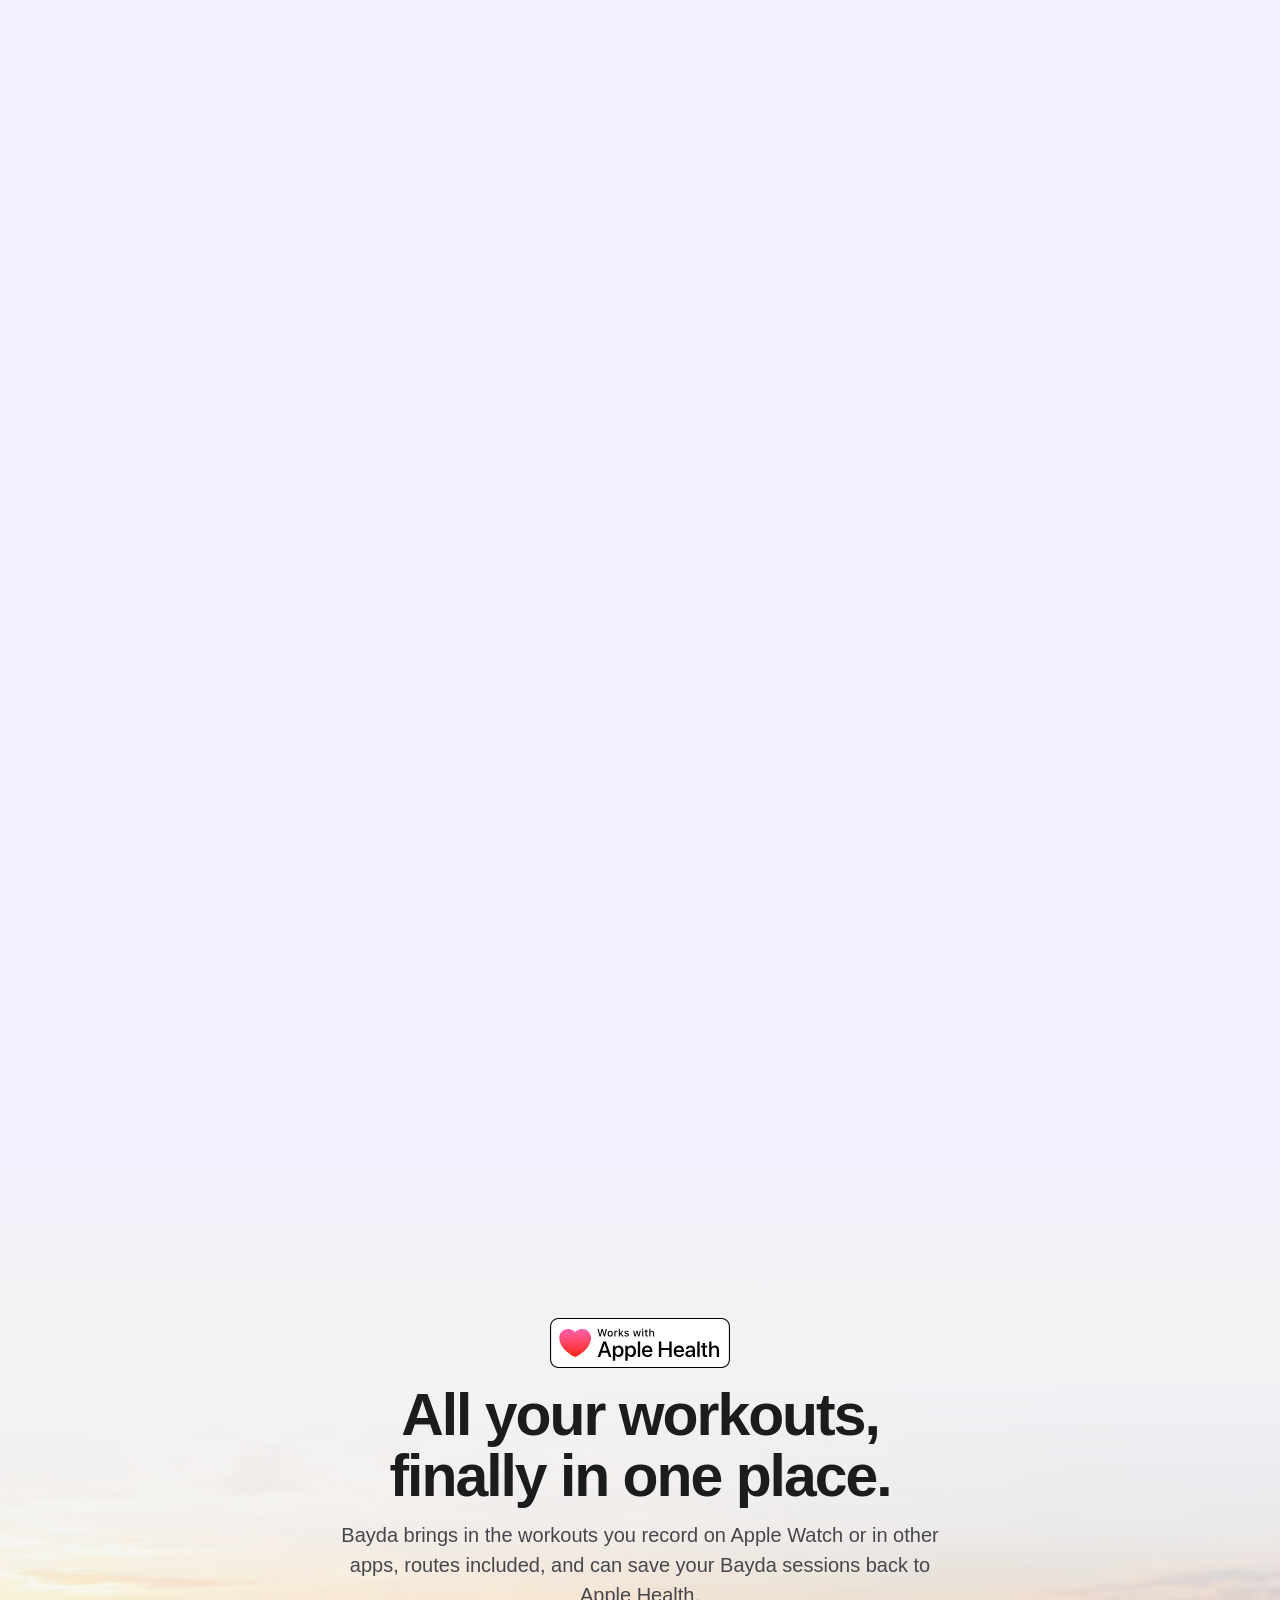
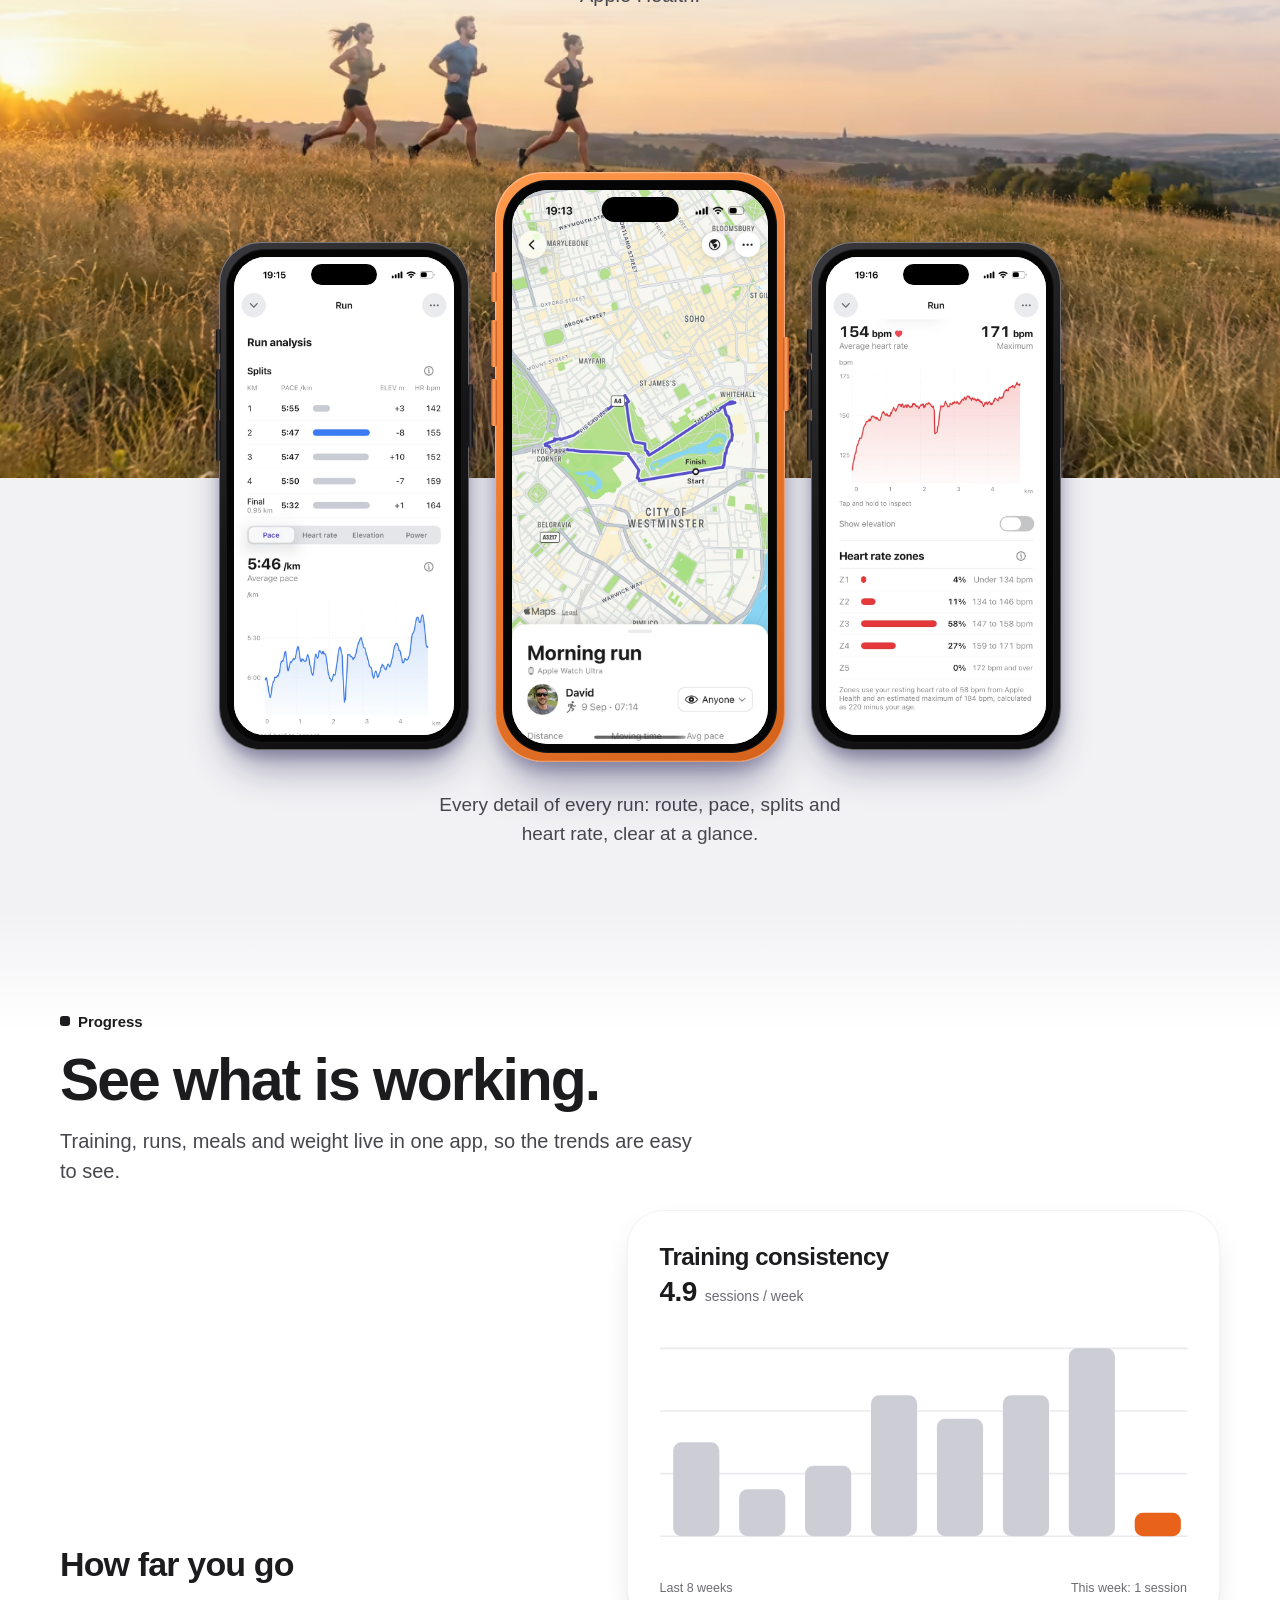
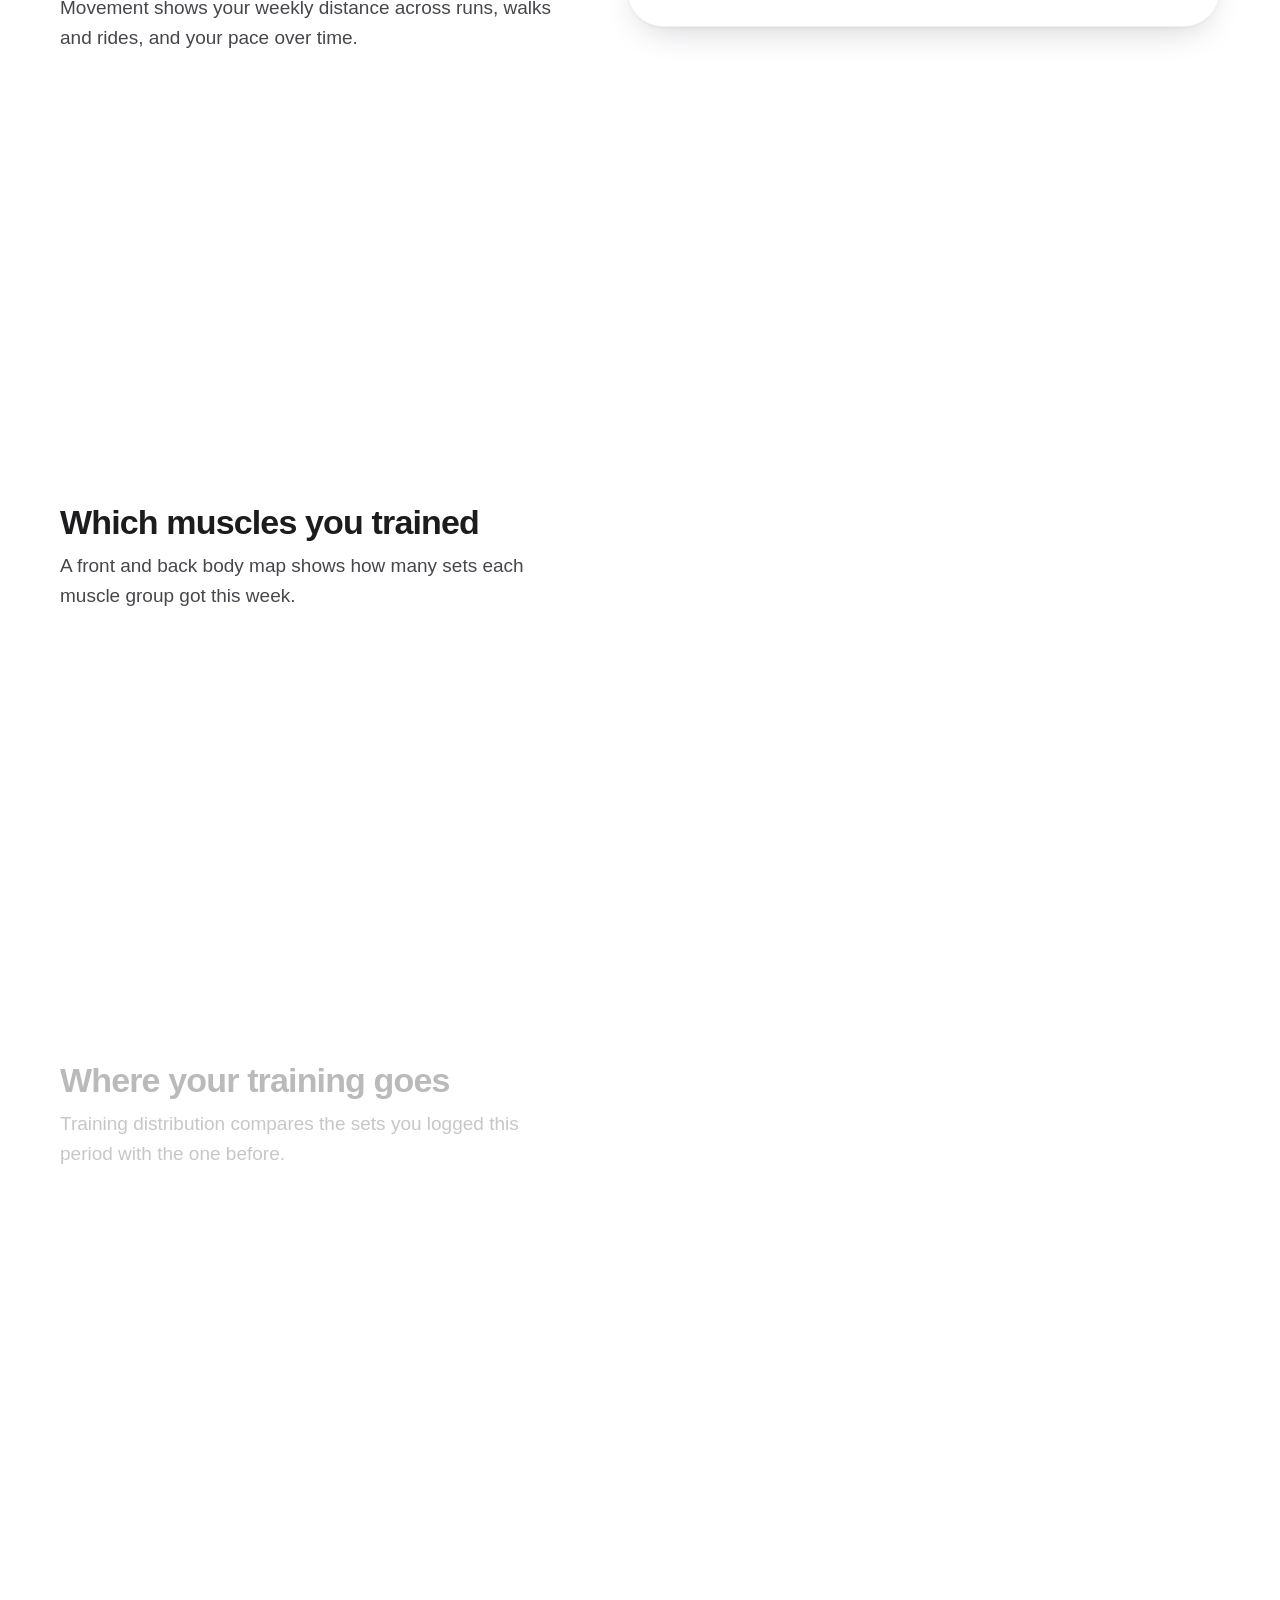
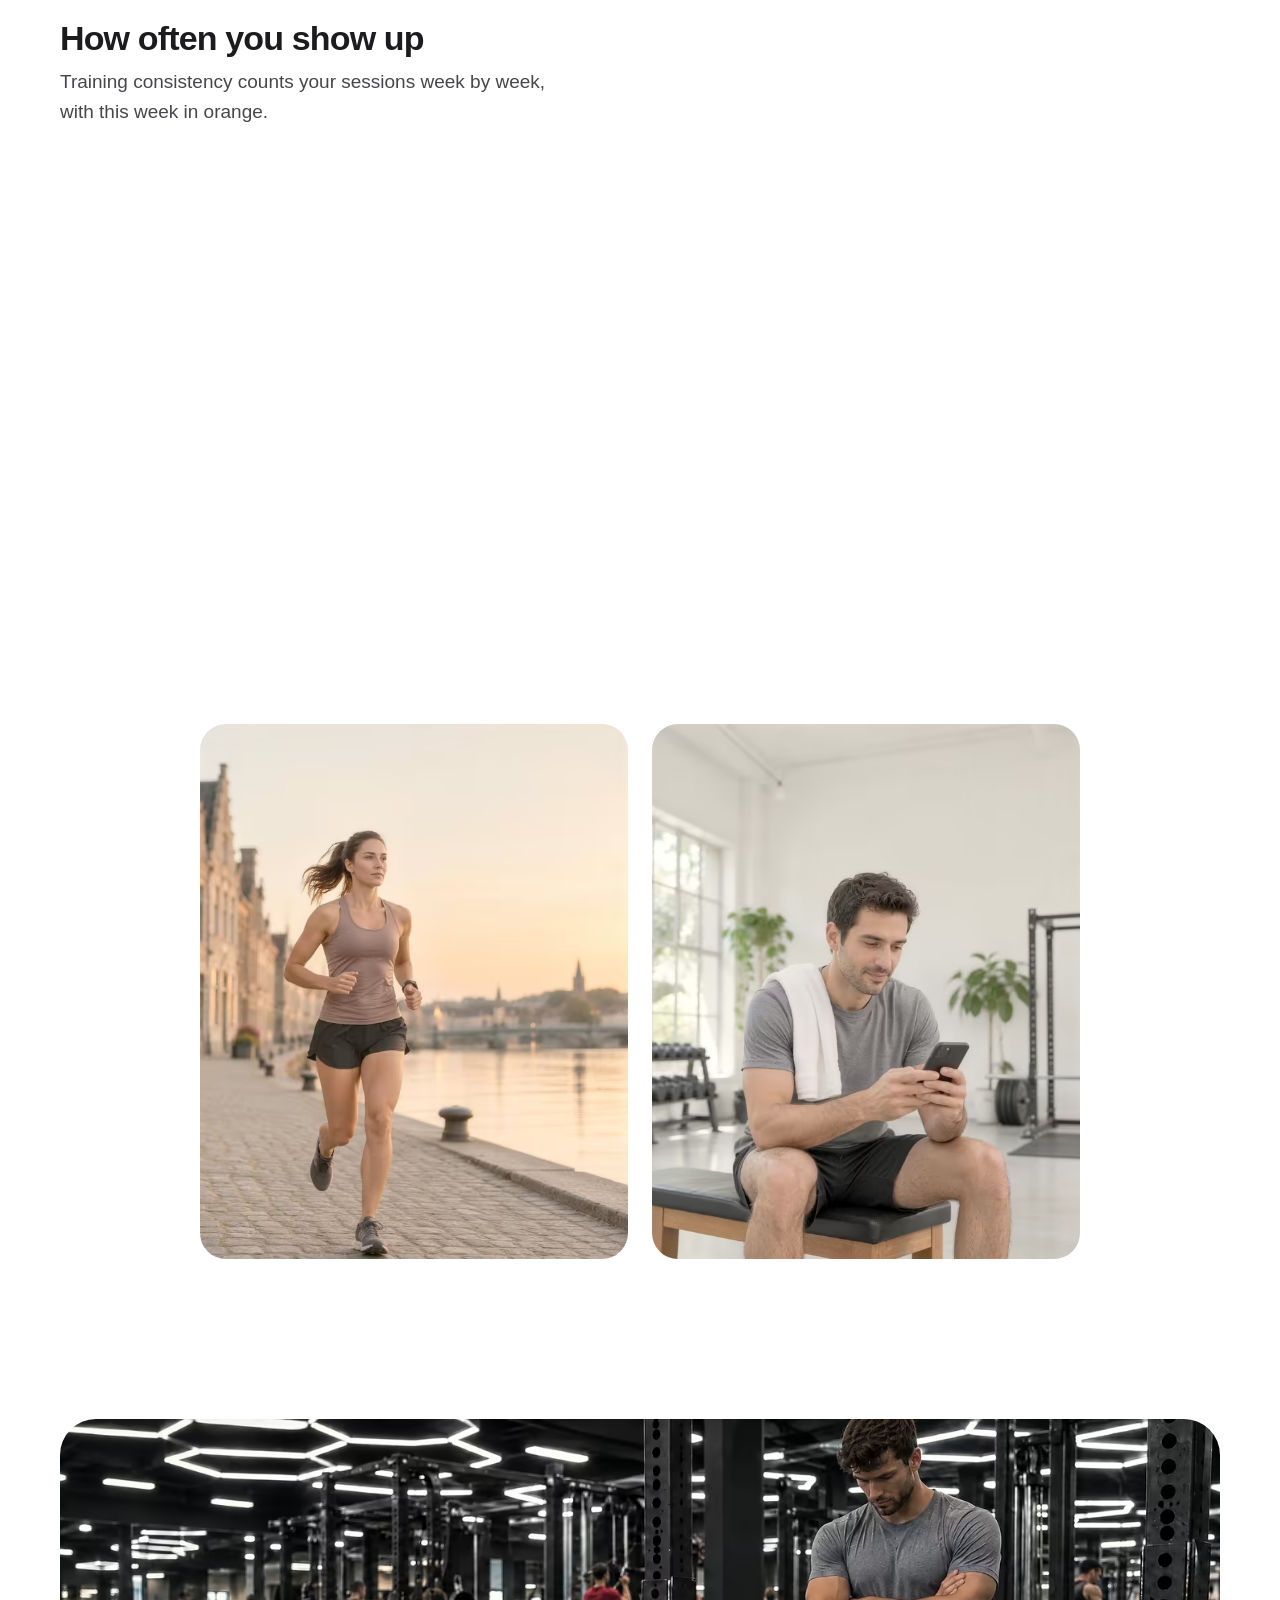
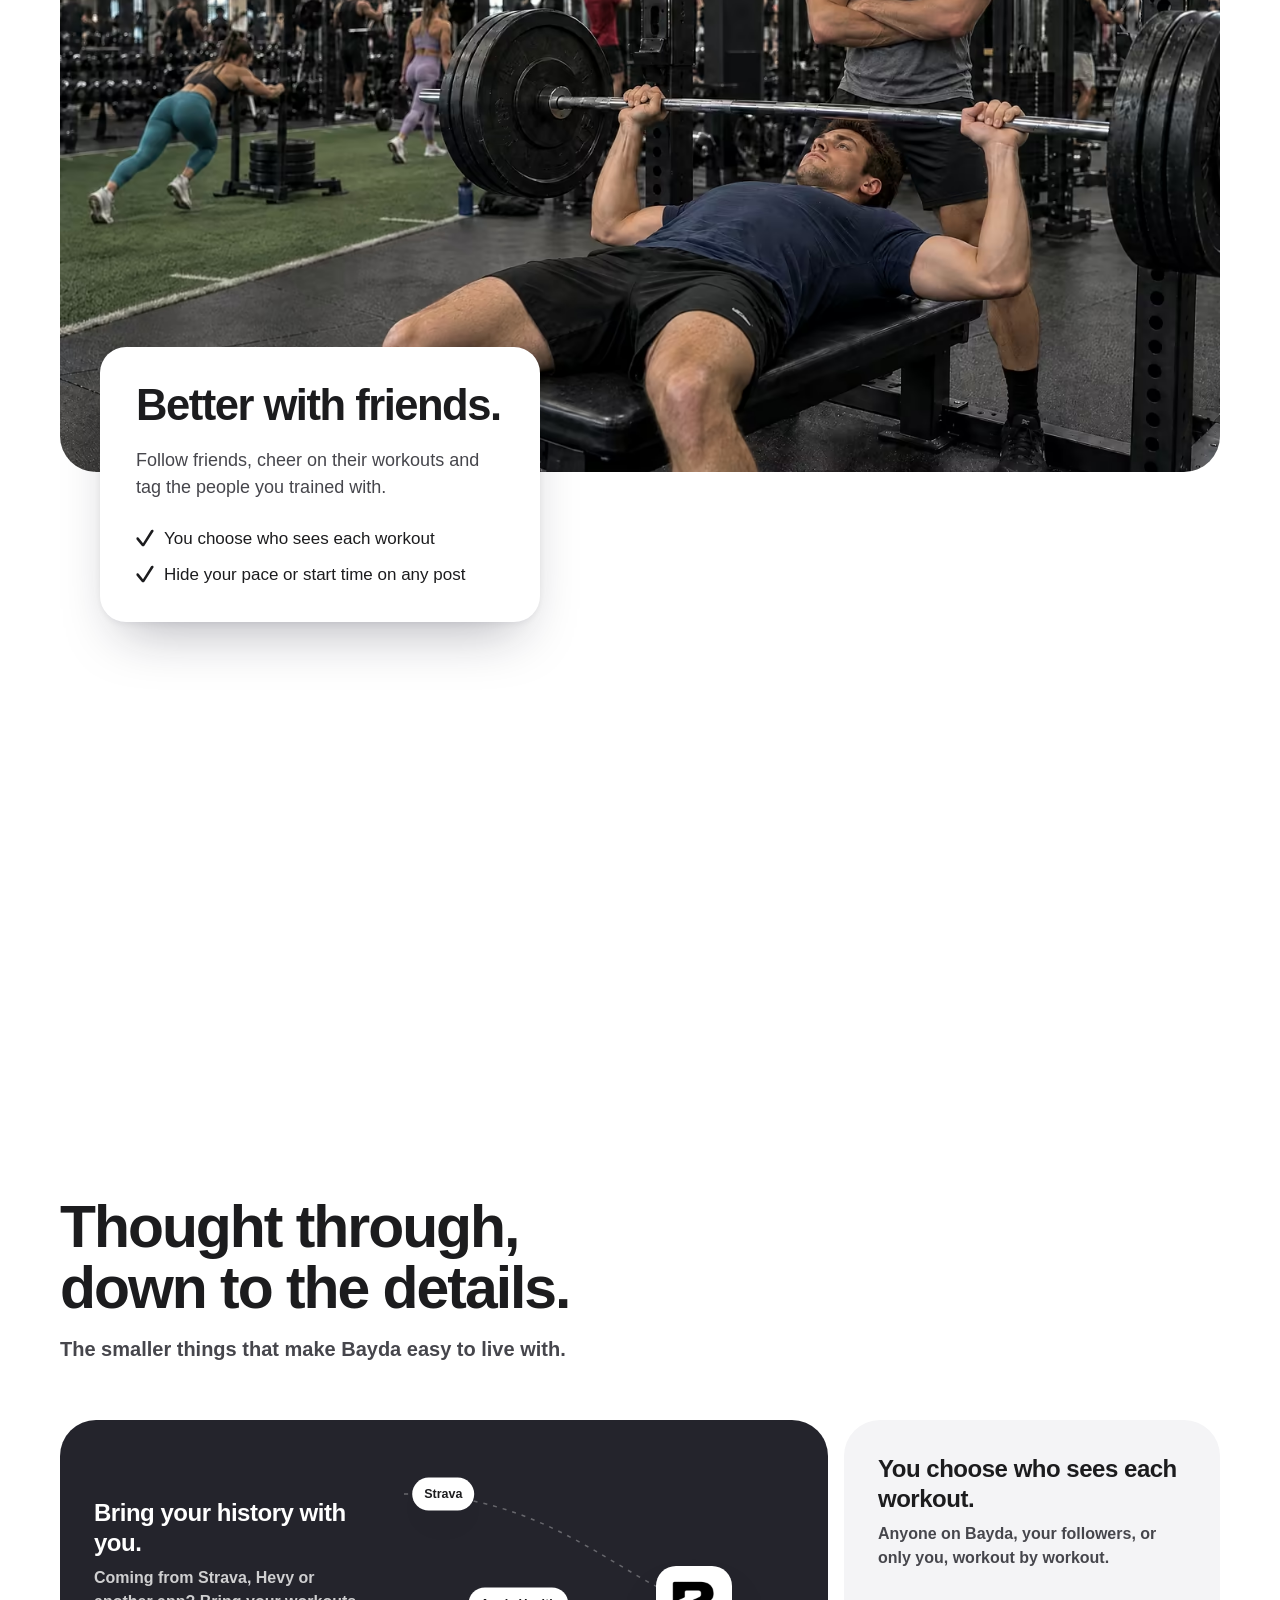
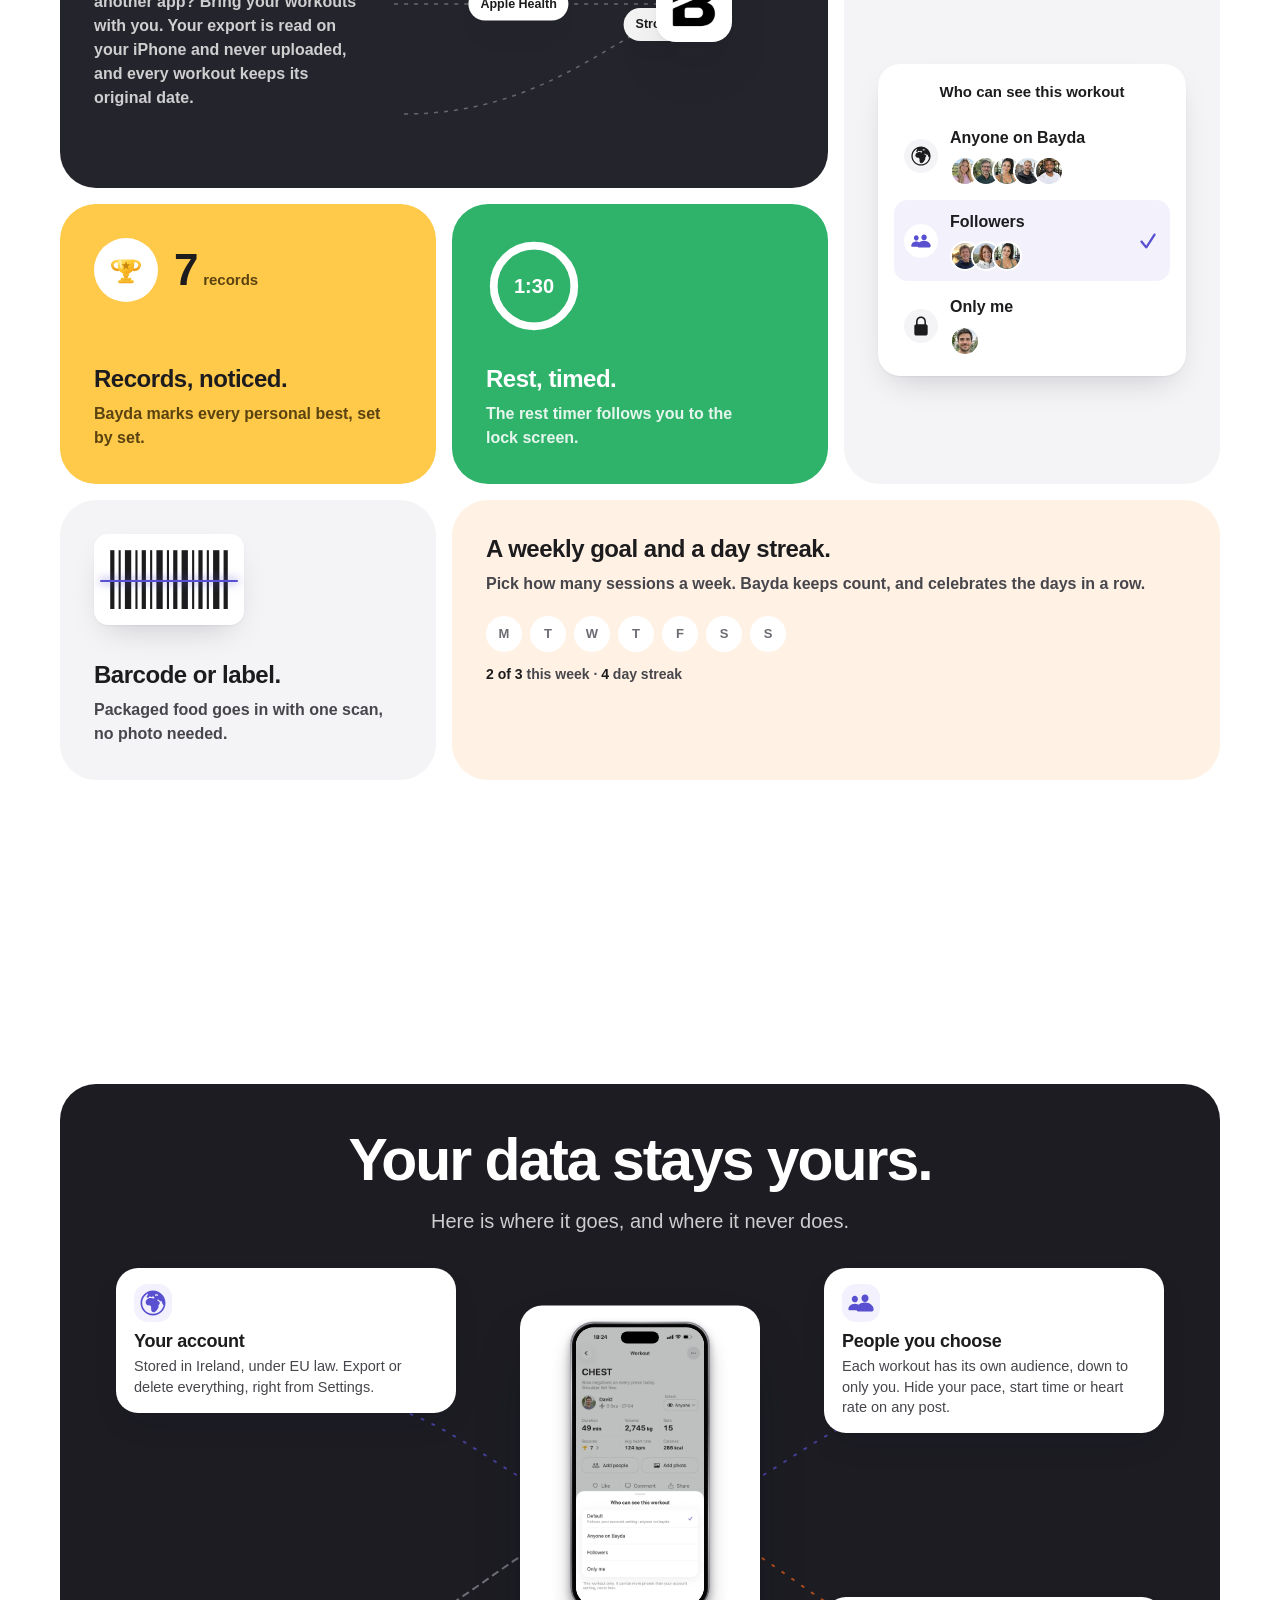
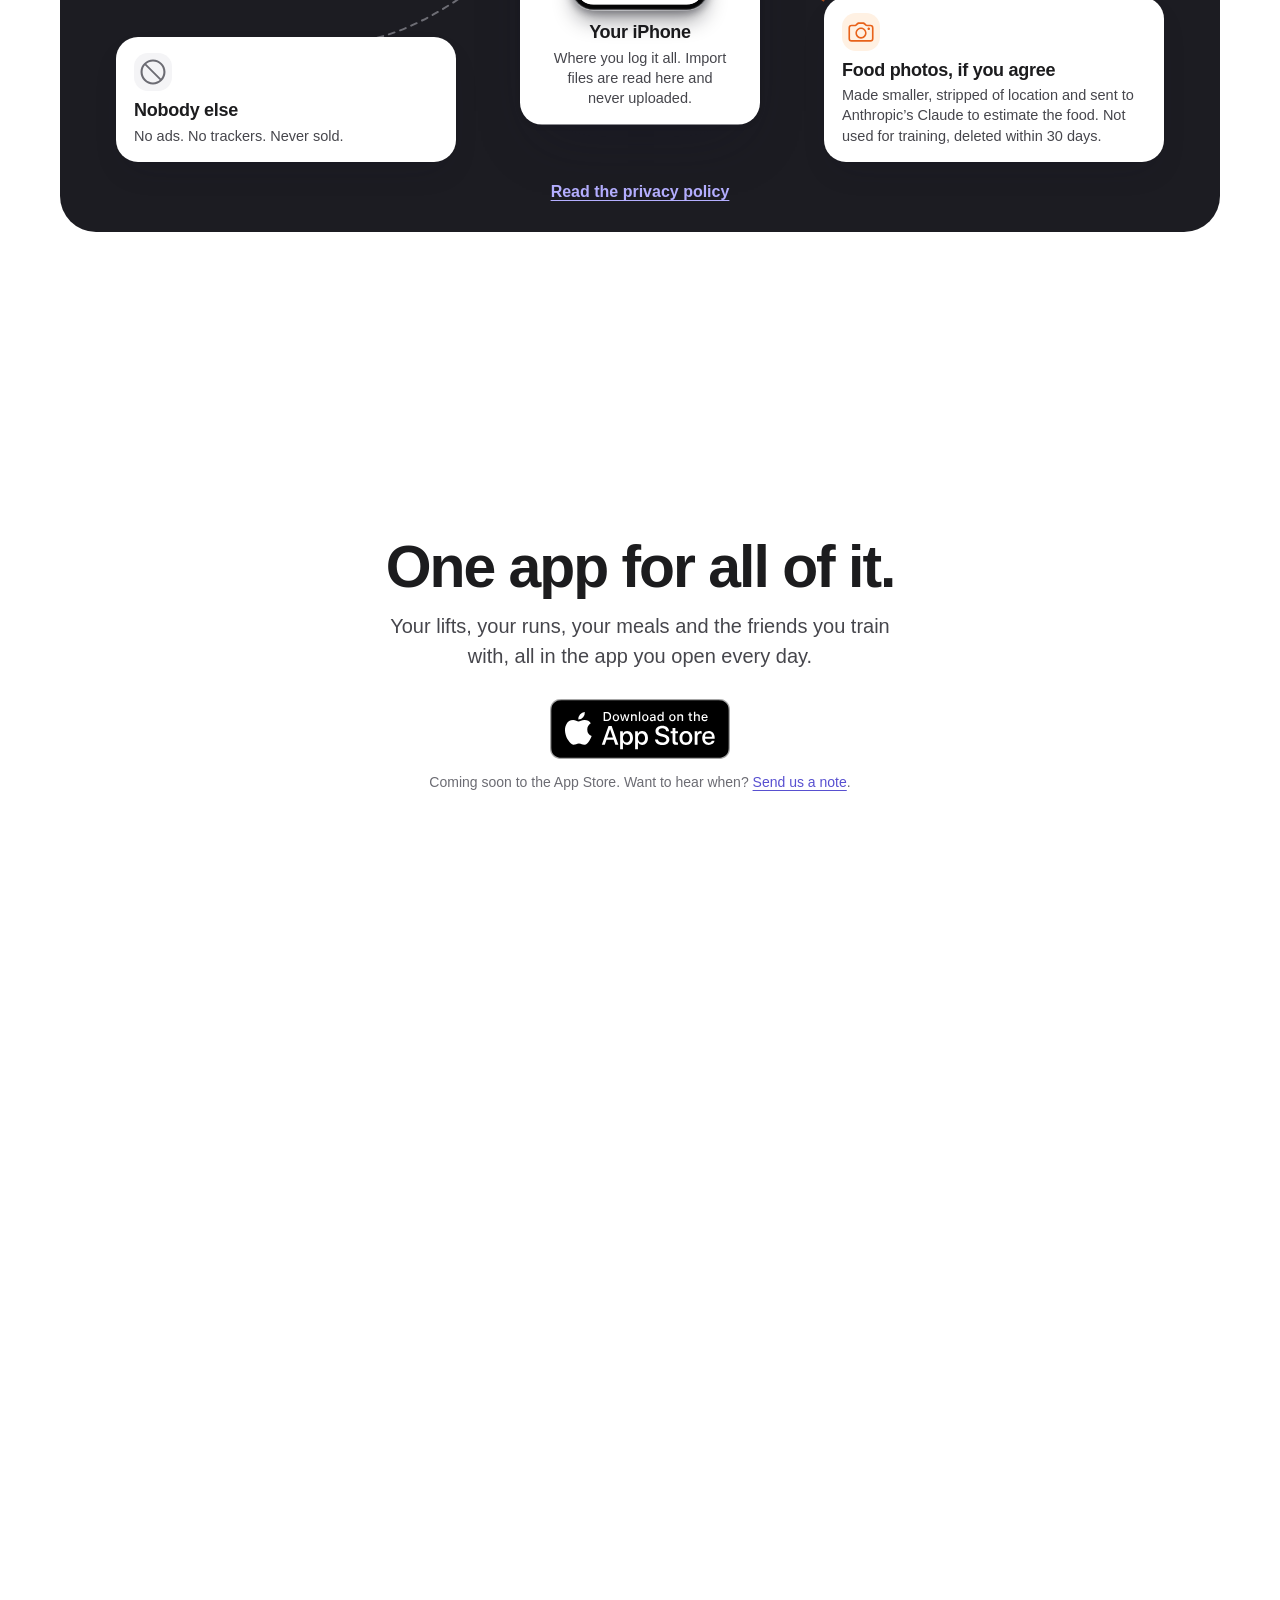
==== commit d8b2f158: "Publish site from 36689593" ====
--- a/index.html
+++ b/index.html
@@ -265,8 +265,8 @@
       <div class="wrap wrap-wide">
         <div class="fuel-panel">
           <div class="fuel-visual" data-reveal>
-            <figure class="photo fuel-photo"><picture><source type="image/avif" srcset="/assets/photos/scan-plate-640.avif 640w, /assets/photos/scan-plate-960.avif 960w, /assets/photos/scan-plate-1280.avif 1280w" sizes="(max-width: 859px) 92vw, 520px"><source type="image/webp" srcset="/assets/photos/scan-plate-640.webp 640w, /assets/photos/scan-plate-960.webp 960w, /assets/photos/scan-plate-1280.webp 1280w" sizes="(max-width: 859px) 92vw, 520px"><img src="/assets/photos/scan-plate-960.jpg" width="960" height="1200" alt="A hand holding an iPhone over a plate of spaghetti bolognese, the camera scanning it and labelling the spaghetti, bolognese sauce and parmesan." loading="lazy" decoding="async"></picture></figure>
-            <p class="ai-chip" aria-hidden="true"><span>≈</span>AI estimate · 668 kcal</p>
+            <figure class="photo fuel-photo"><picture><source type="image/avif" srcset="/assets/photos/fuel-bowl-photo-640.avif 640w, /assets/photos/fuel-bowl-photo-960.avif 960w, /assets/photos/fuel-bowl-photo-1280.avif 1280w" sizes="(max-width: 859px) 92vw, 520px"><source type="image/webp" srcset="/assets/photos/fuel-bowl-photo-640.webp 640w, /assets/photos/fuel-bowl-photo-960.webp 960w, /assets/photos/fuel-bowl-photo-1280.webp 1280w" sizes="(max-width: 859px) 92vw, 520px"><img src="/assets/photos/fuel-bowl-photo-960.jpg" width="960" height="1200" alt="A white bowl of grilled chicken, brown rice, avocado, tomatoes, cucumber and edamame on a wooden table by a window." loading="lazy" decoding="async"></picture></figure>
+            <p class="ai-chip" aria-hidden="true"><span>≈</span>AI estimate</p>
           </div>
           <div class="fuel-phone" data-reveal><div class="iphone"><span class="ib ib-action"></span><span class="ib ib-up"></span><span class="ib ib-down"></span><span class="ib ib-side"></span><div class="iphone-bezel"><div class="iphone-screen"><picture><source type="image/avif" srcset="/assets/screens/scan.avif"><source type="image/webp" srcset="/assets/screens/scan.webp"><img src="/assets/screens/scan.png" width="720" height="1564" alt="Bayda’s AI food scan: spaghetti bolognese with olive oil, 668 calories, and each food on the plate with its portion: spaghetti, bolognese sauce, parmesan, olive oil and sparkling water." loading="lazy" decoding="async"></picture><span class="island"></span></div></div></div></div>
           <div class="fuel-side">
@@ -495,6 +495,14 @@
       </div>
     </section>
 
+    <!-- 12 Nov 2026: the two people photos redone with the whole head in frame -->
+    <section class="sec duo" aria-label="People using Bayda">
+      <div class="wrap duo-grid" data-reveal>
+        <figure class="photo duo-photo"><picture><source type="image/avif" srcset="/assets/photos/move-runner-640.avif 640w, /assets/photos/move-runner-960.avif 960w, /assets/photos/move-runner-1280.avif 1280w" sizes="(max-width: 859px) 92vw, 460px"><source type="image/webp" srcset="/assets/photos/move-runner-640.webp 640w, /assets/photos/move-runner-960.webp 960w, /assets/photos/move-runner-1280.webp 1280w" sizes="(max-width: 859px) 92vw, 460px"><img src="/assets/photos/move-runner-960.jpg" width="960" height="1274" alt="A woman running along a cobblestone waterfront at sunset, a smartwatch on her wrist." loading="lazy" decoding="async"></picture></figure>
+        <figure class="photo duo-photo"><picture><source type="image/avif" srcset="/assets/photos/progress-man-640.avif 640w, /assets/photos/progress-man-960.avif 960w, /assets/photos/progress-man-1280.avif 1280w" sizes="(max-width: 859px) 92vw, 460px"><source type="image/webp" srcset="/assets/photos/progress-man-640.webp 640w, /assets/photos/progress-man-960.webp 960w, /assets/photos/progress-man-1280.webp 1280w" sizes="(max-width: 859px) 92vw, 460px"><img src="/assets/photos/progress-man-960.jpg" width="960" height="1200" alt="A man in a bright gym, a towel over his shoulder, looking at his phone between sets." loading="lazy" decoding="async"></picture></figure>
+      </div>
+    </section>
+
     <!-- 7. Friends: people first, the feed second -->
     <section class="sec friends" id="friends" aria-labelledby="friends-h">
       <div class="wrap">
--- a/assets/site.css
+++ b/assets/site.css
@@ -1528,3 +1528,9 @@
      shadow, and take the same amount back with negative margins so the page layout does not move */
   .prog-steps { padding-block: 8px 36px; margin-block: -8px -36px; }
 }
+
+/* 12 Nov 2026: the two people photos (runner, man at the bench), side by side, stacked on a phone */
+.duo { padding-block: 24px 8px; }
+.duo-grid { display: grid; gap: 16px; }
+.duo-photo { aspect-ratio: 4 / 5; border-radius: var(--r-lg); }
+@media (min-width: 860px) { .duo-grid { grid-template-columns: repeat(2, 1fr); gap: 24px; max-width: 960px; margin-inline: auto; } }
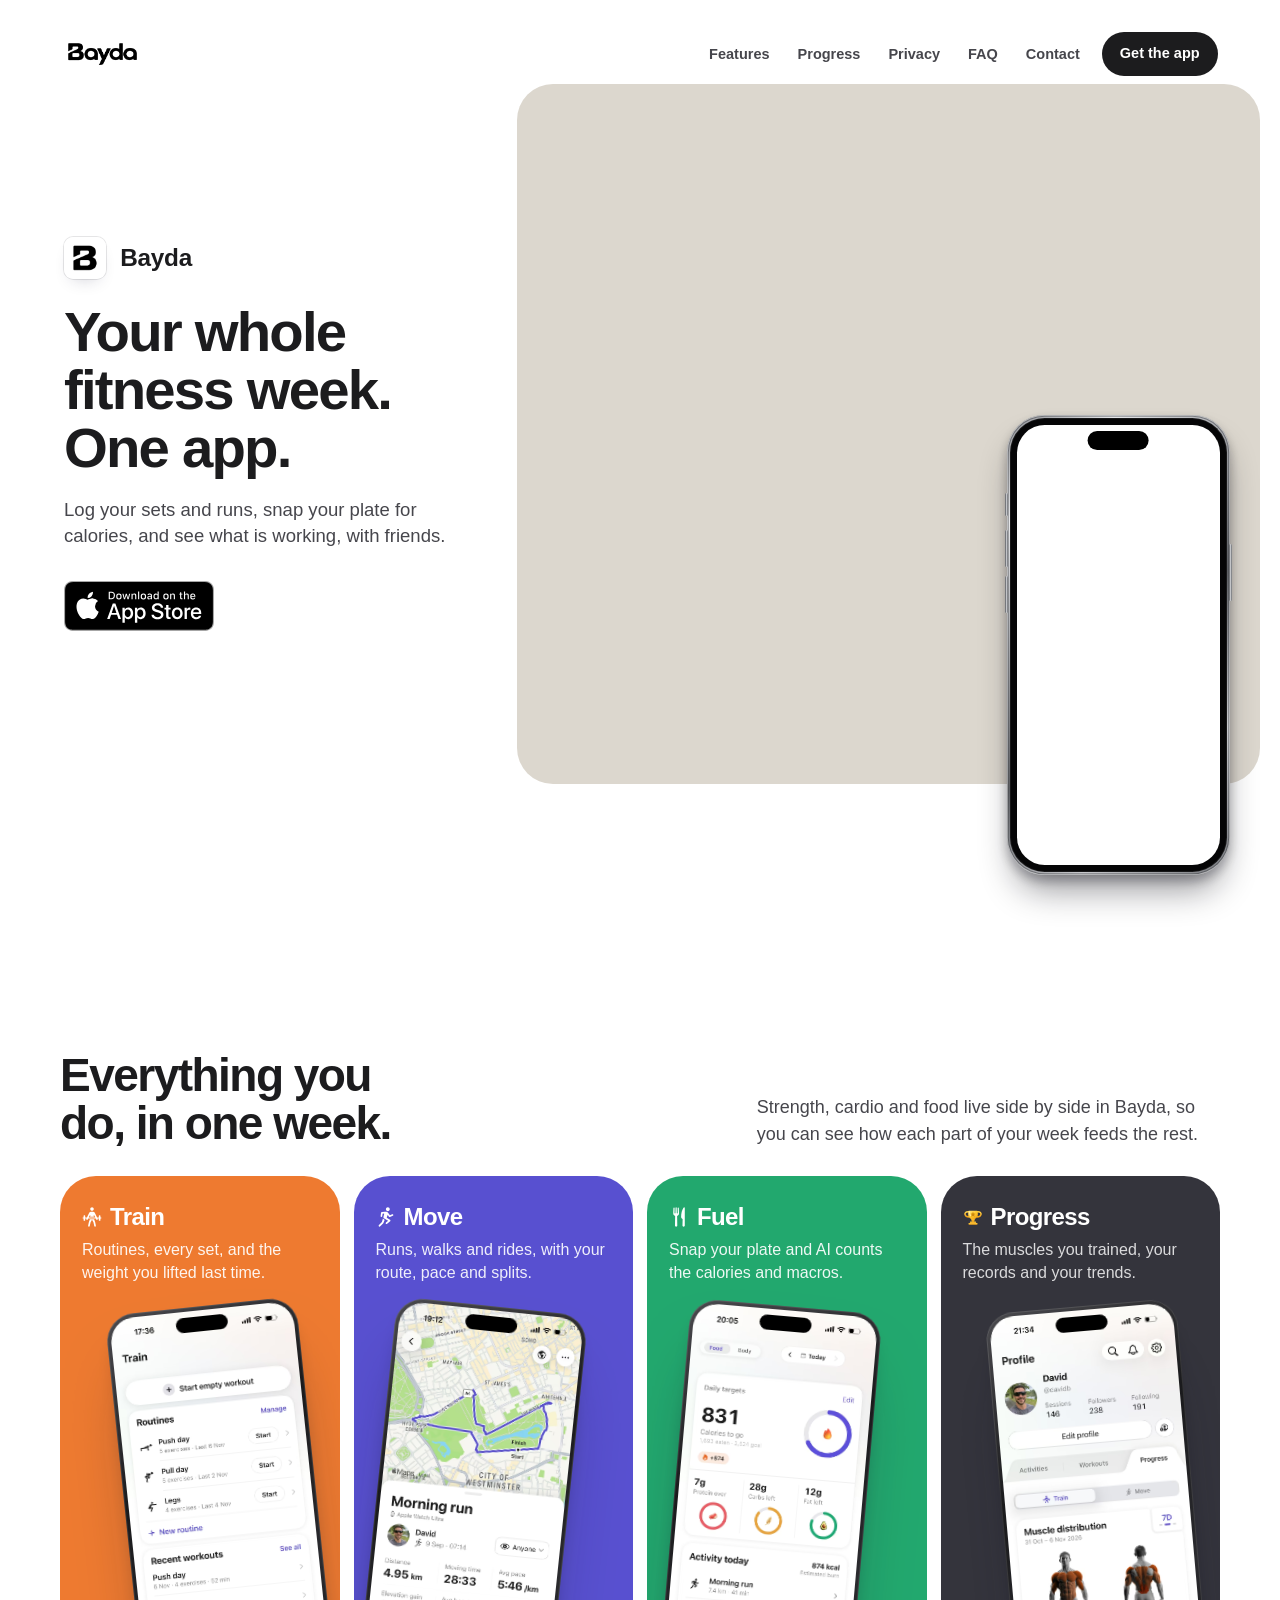
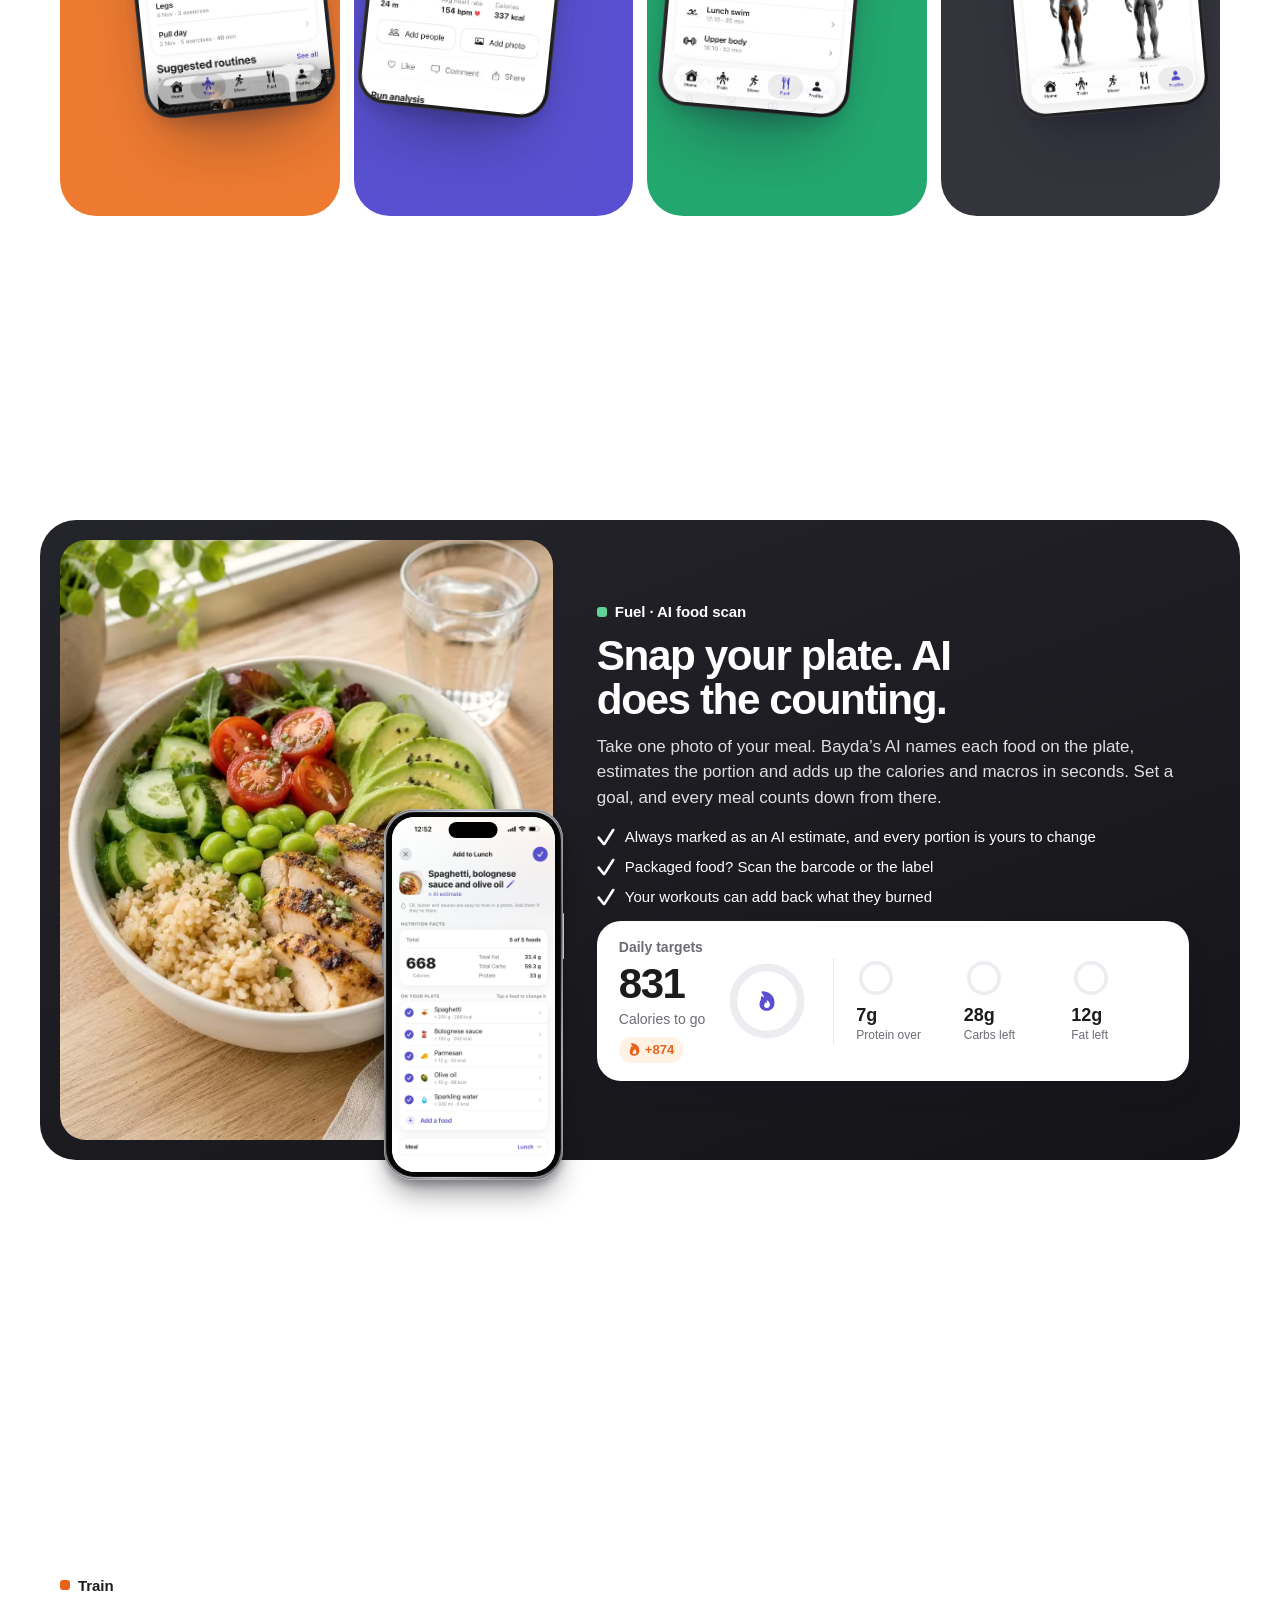
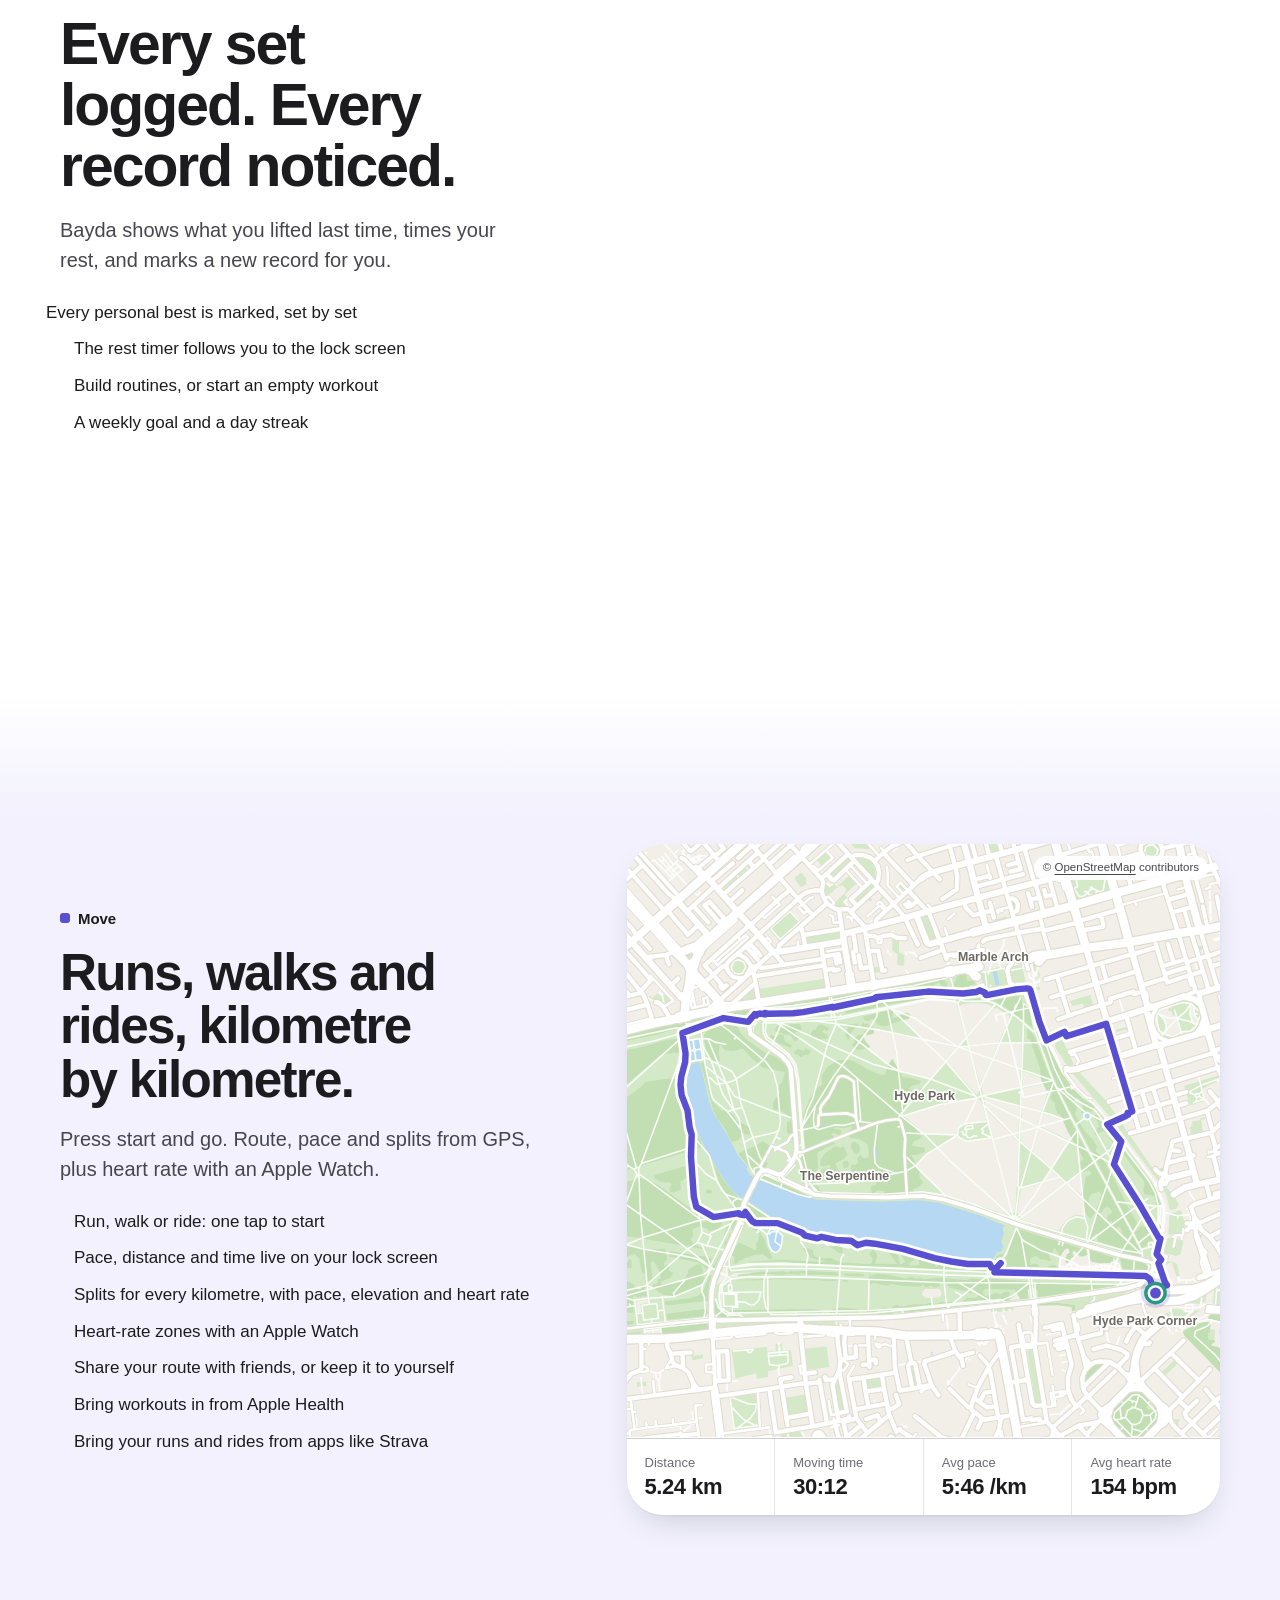
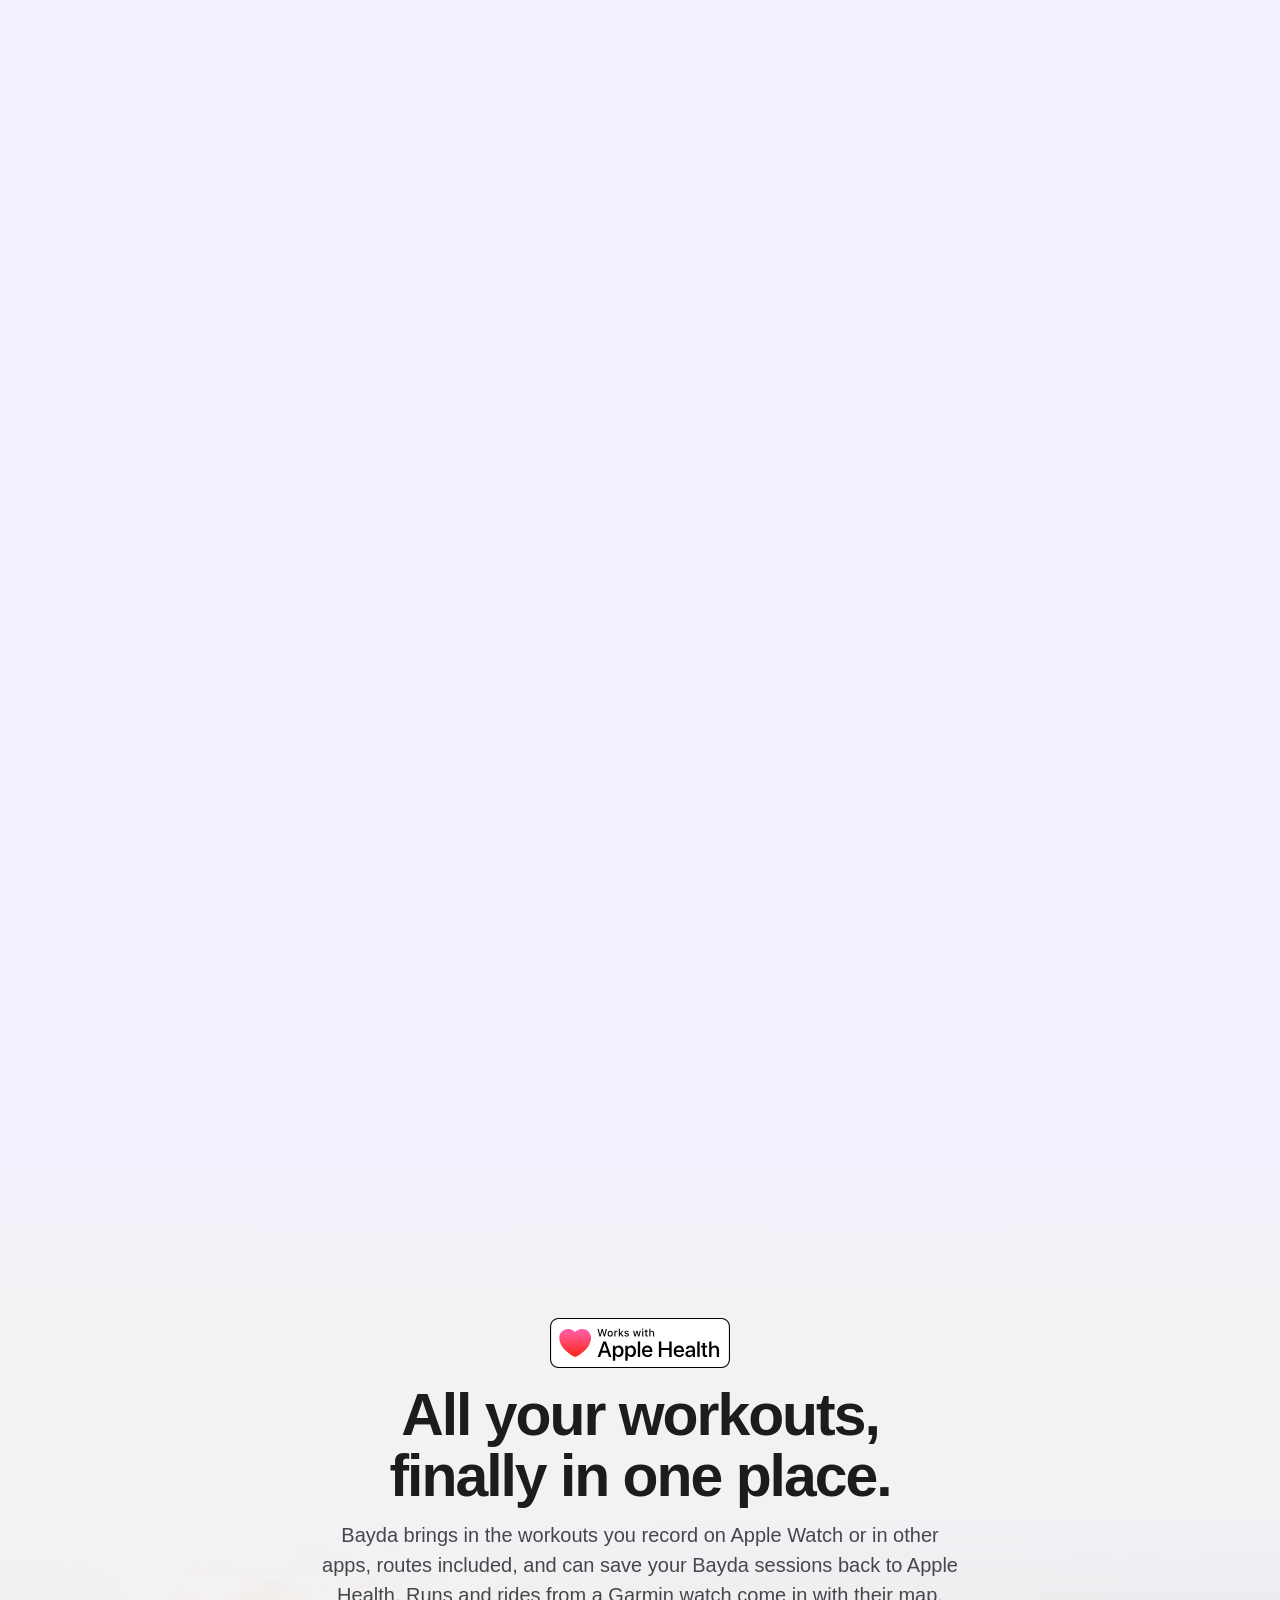
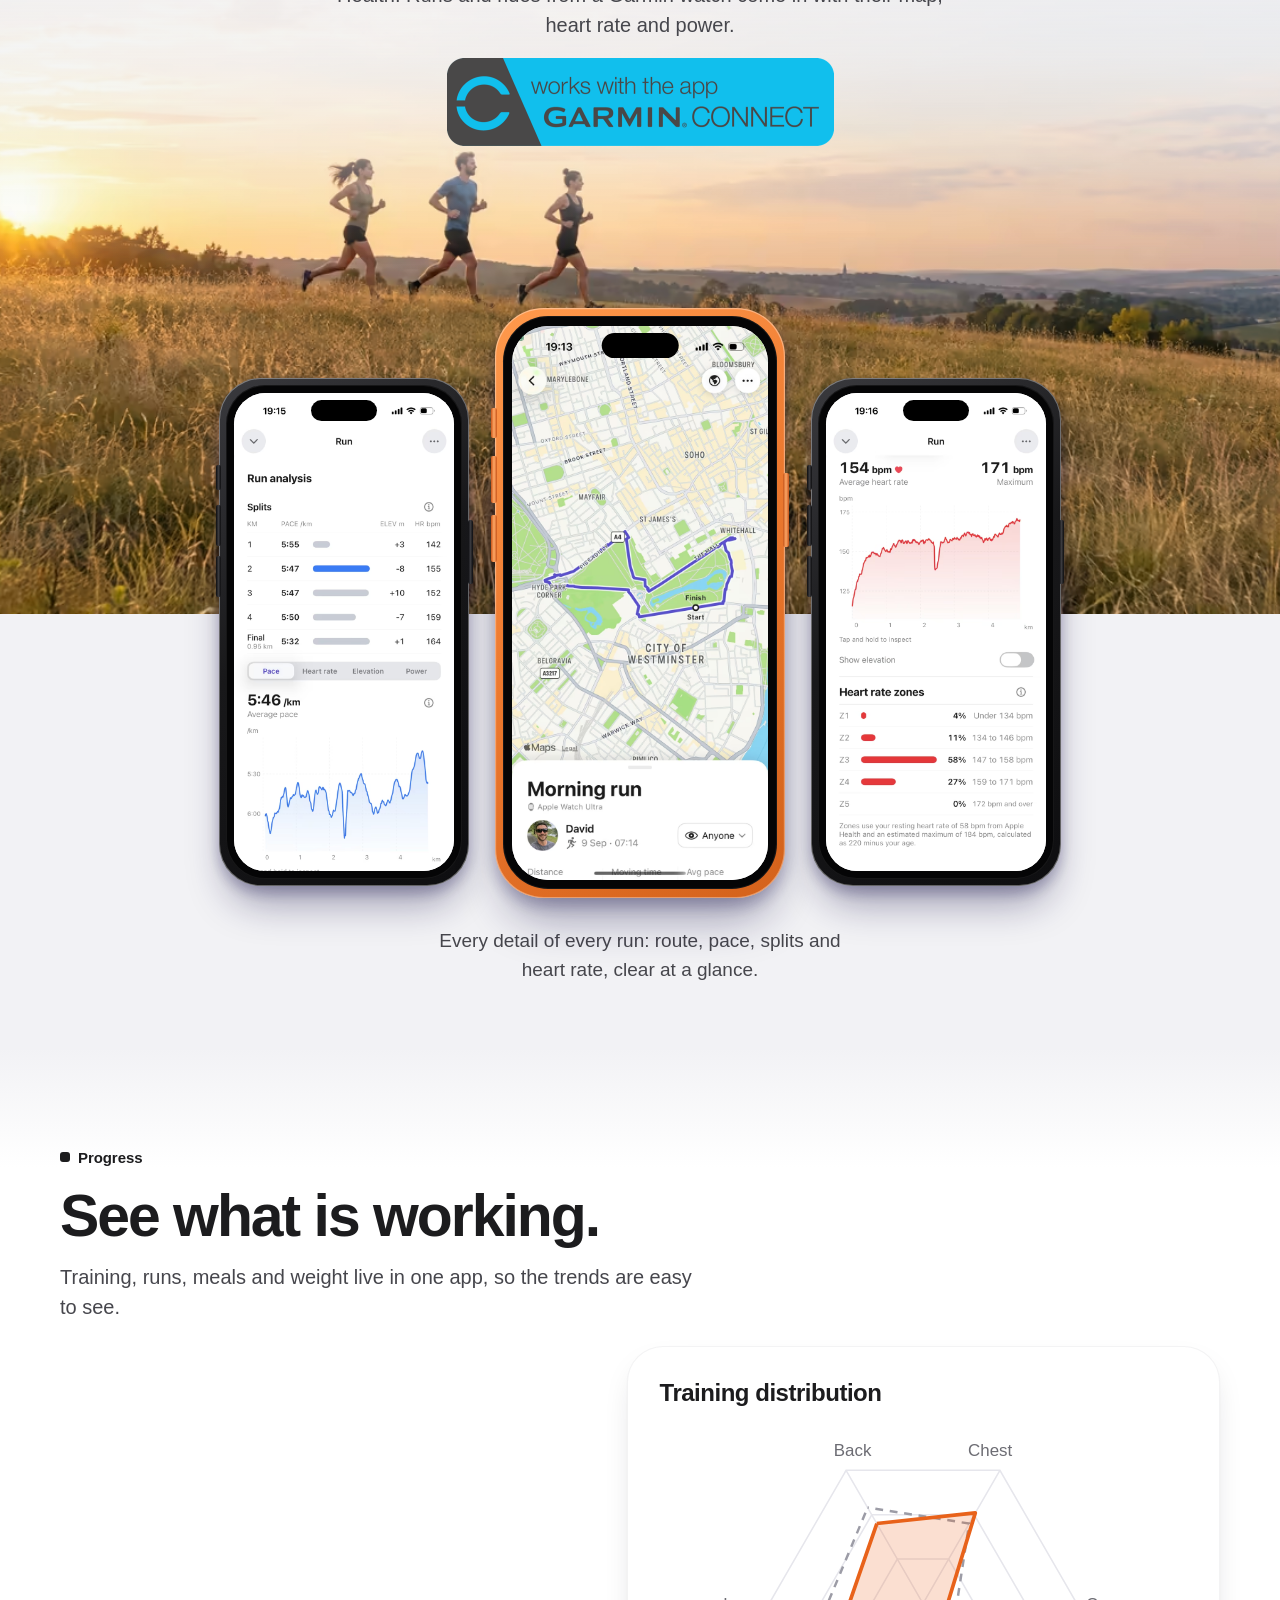
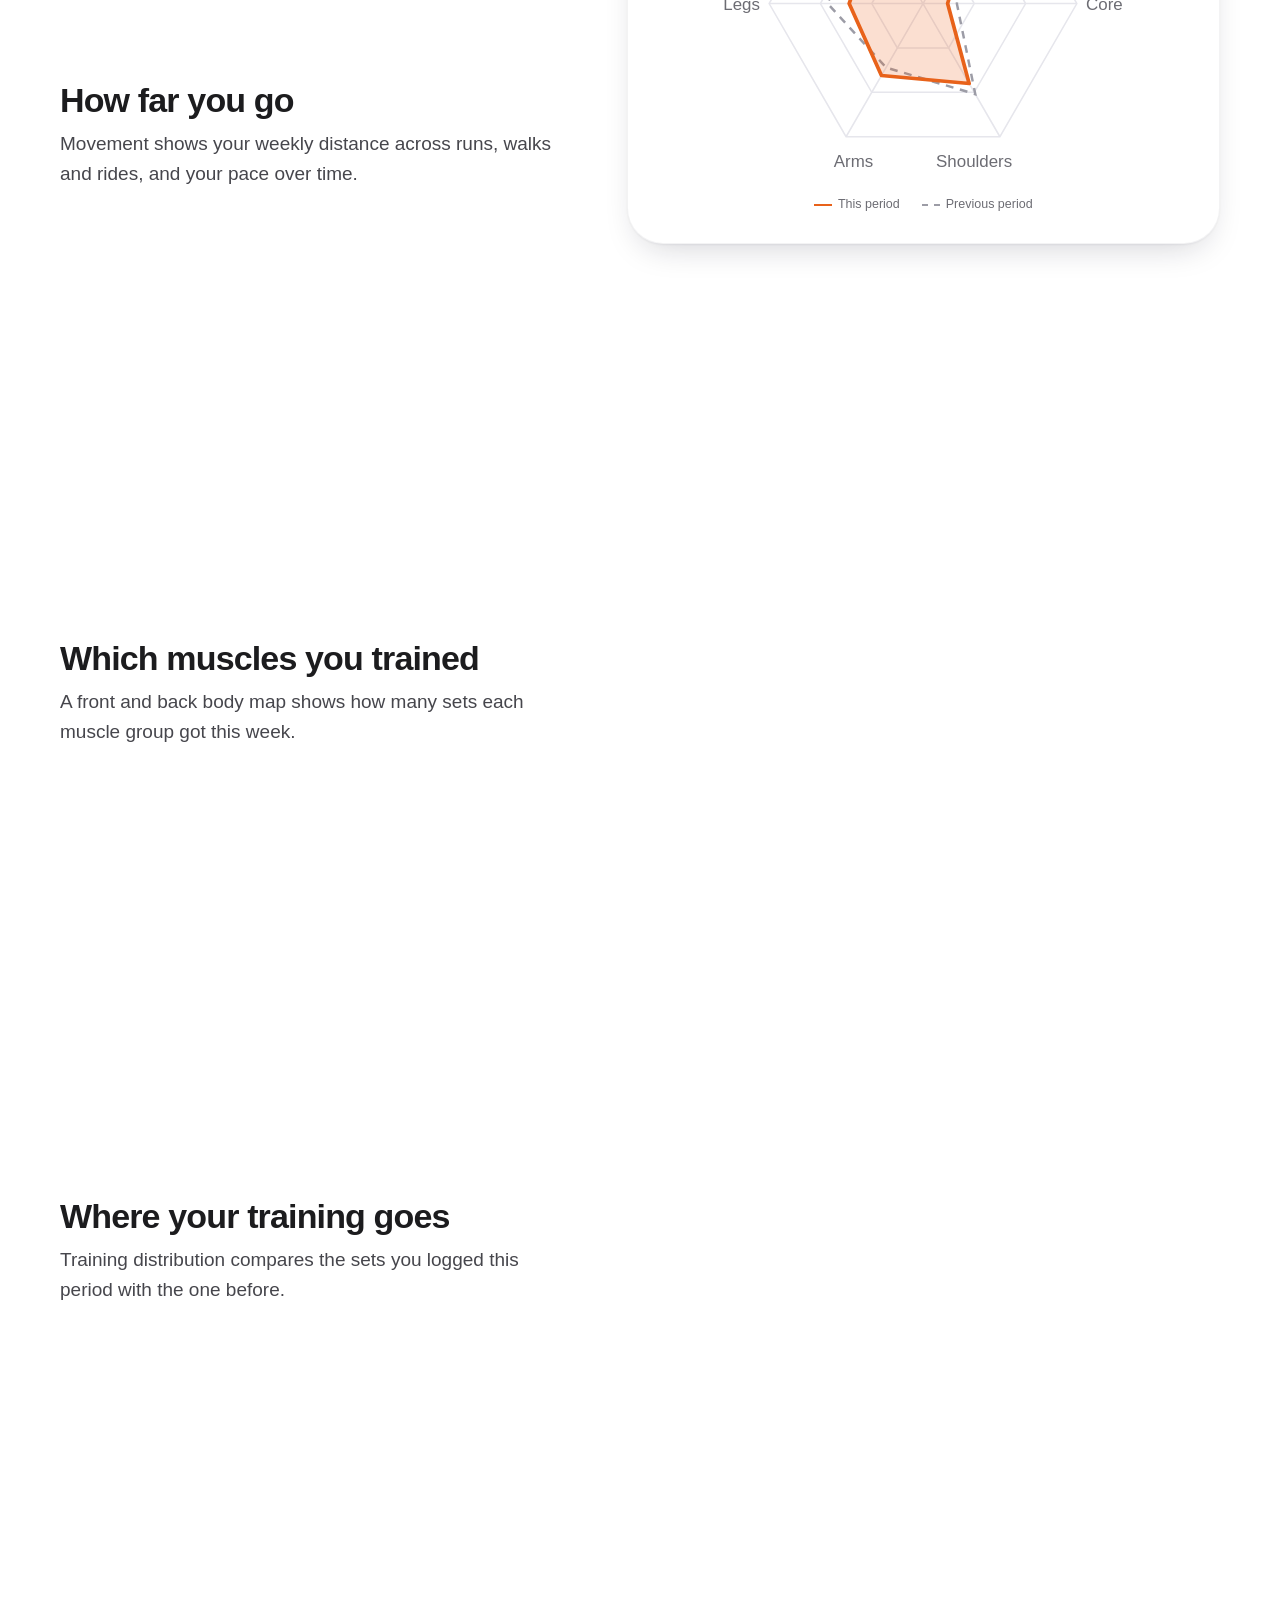
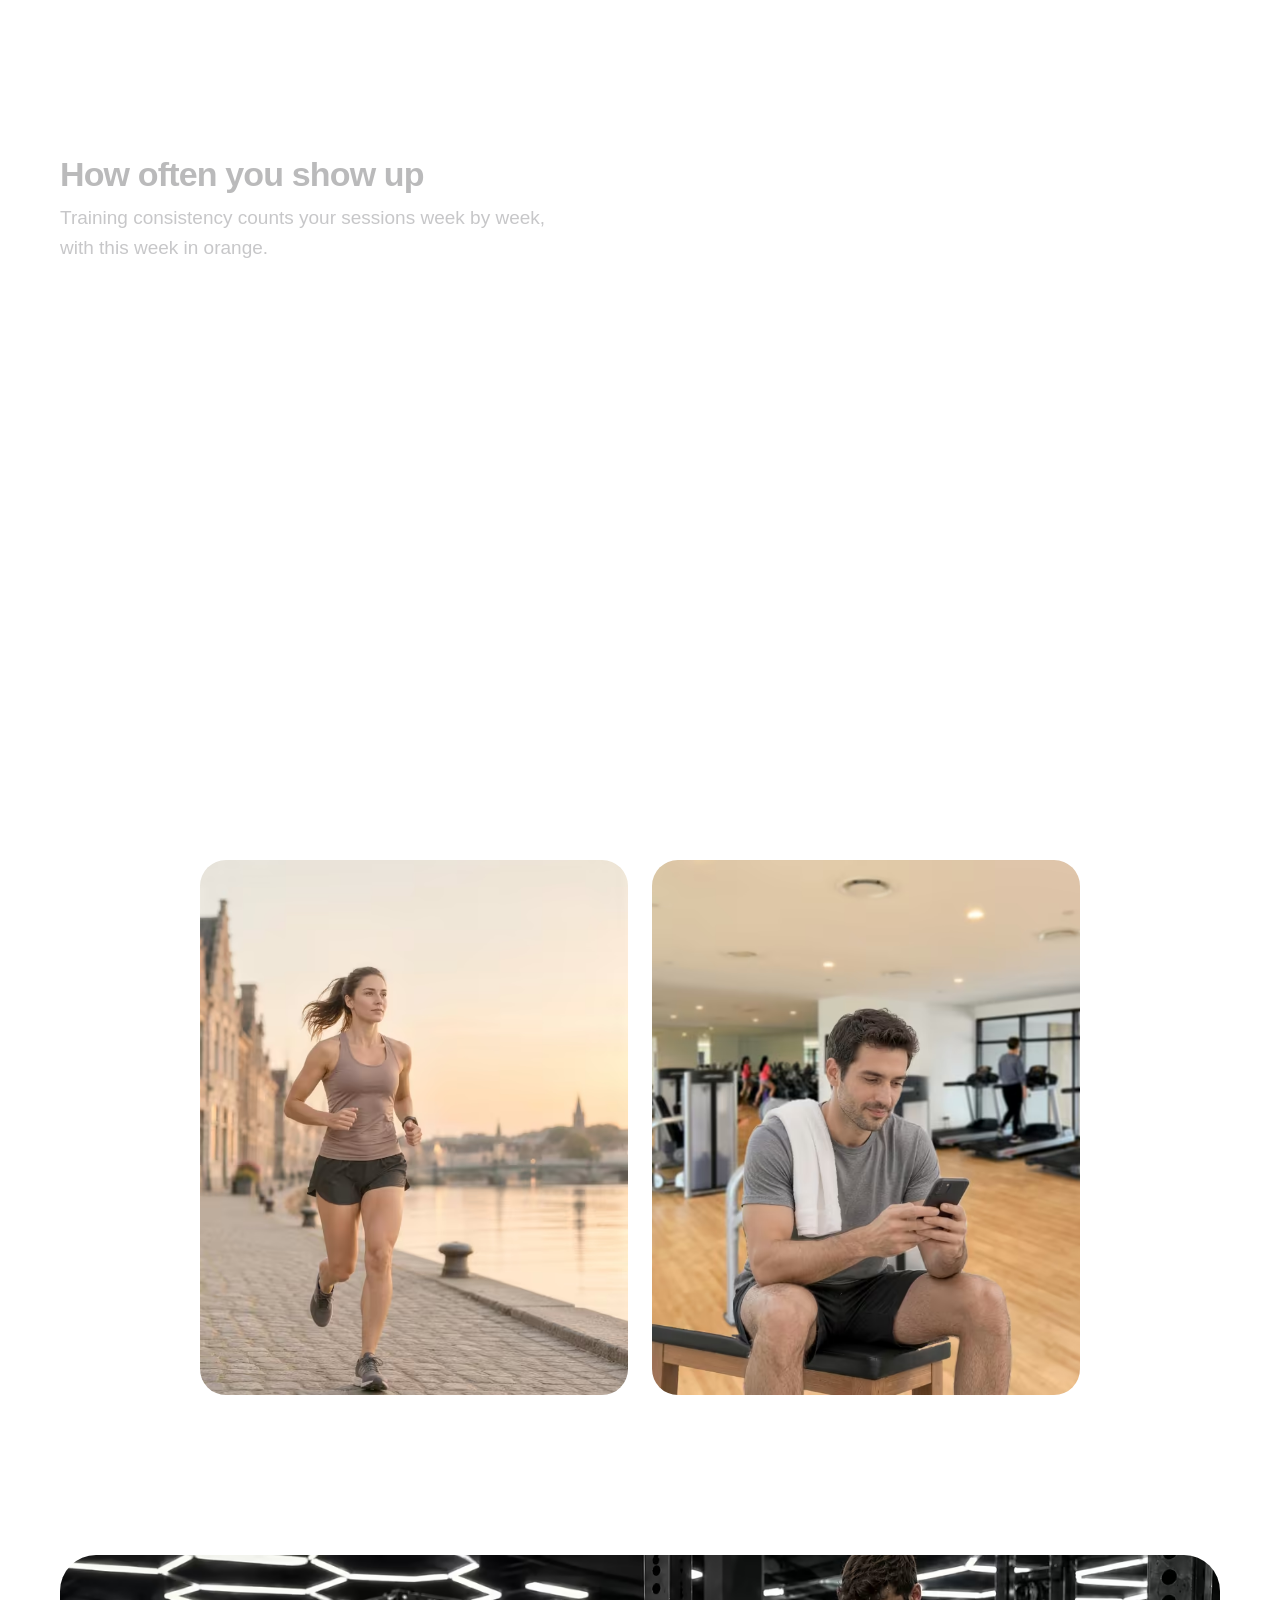
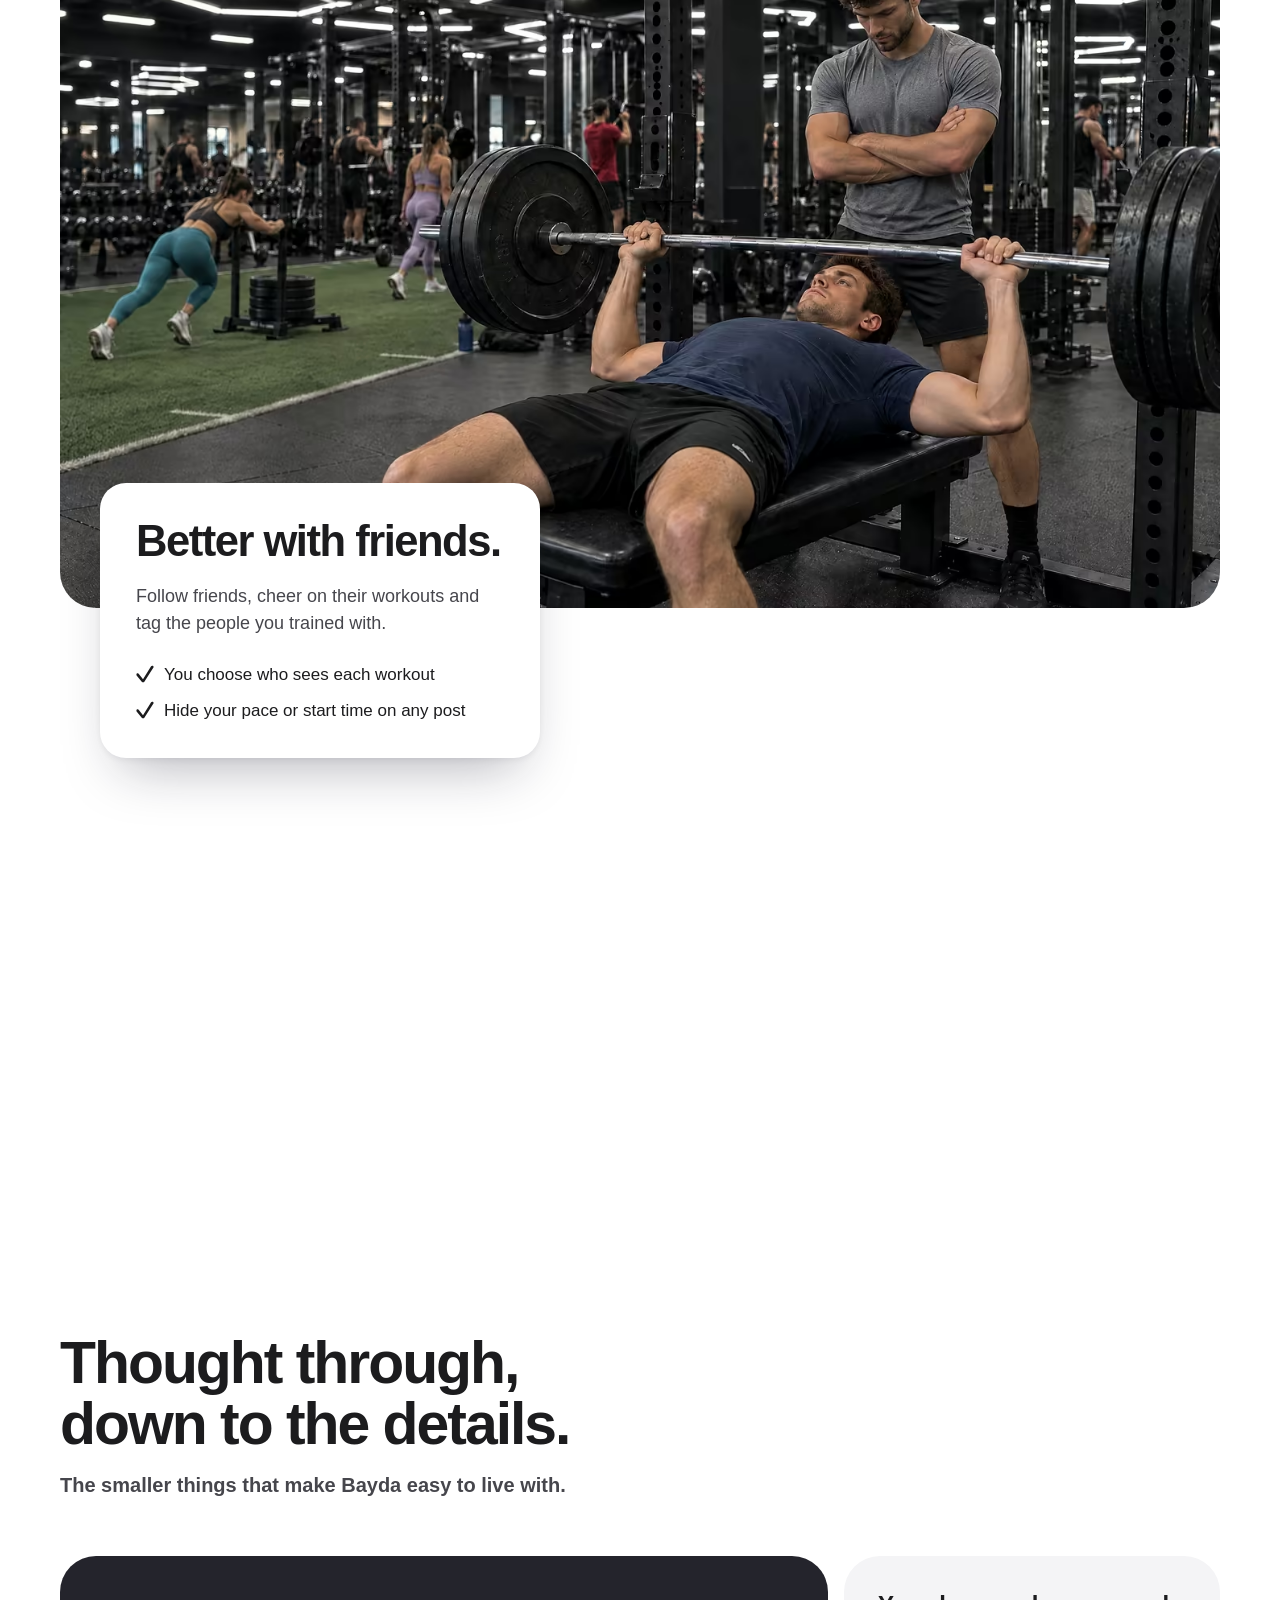
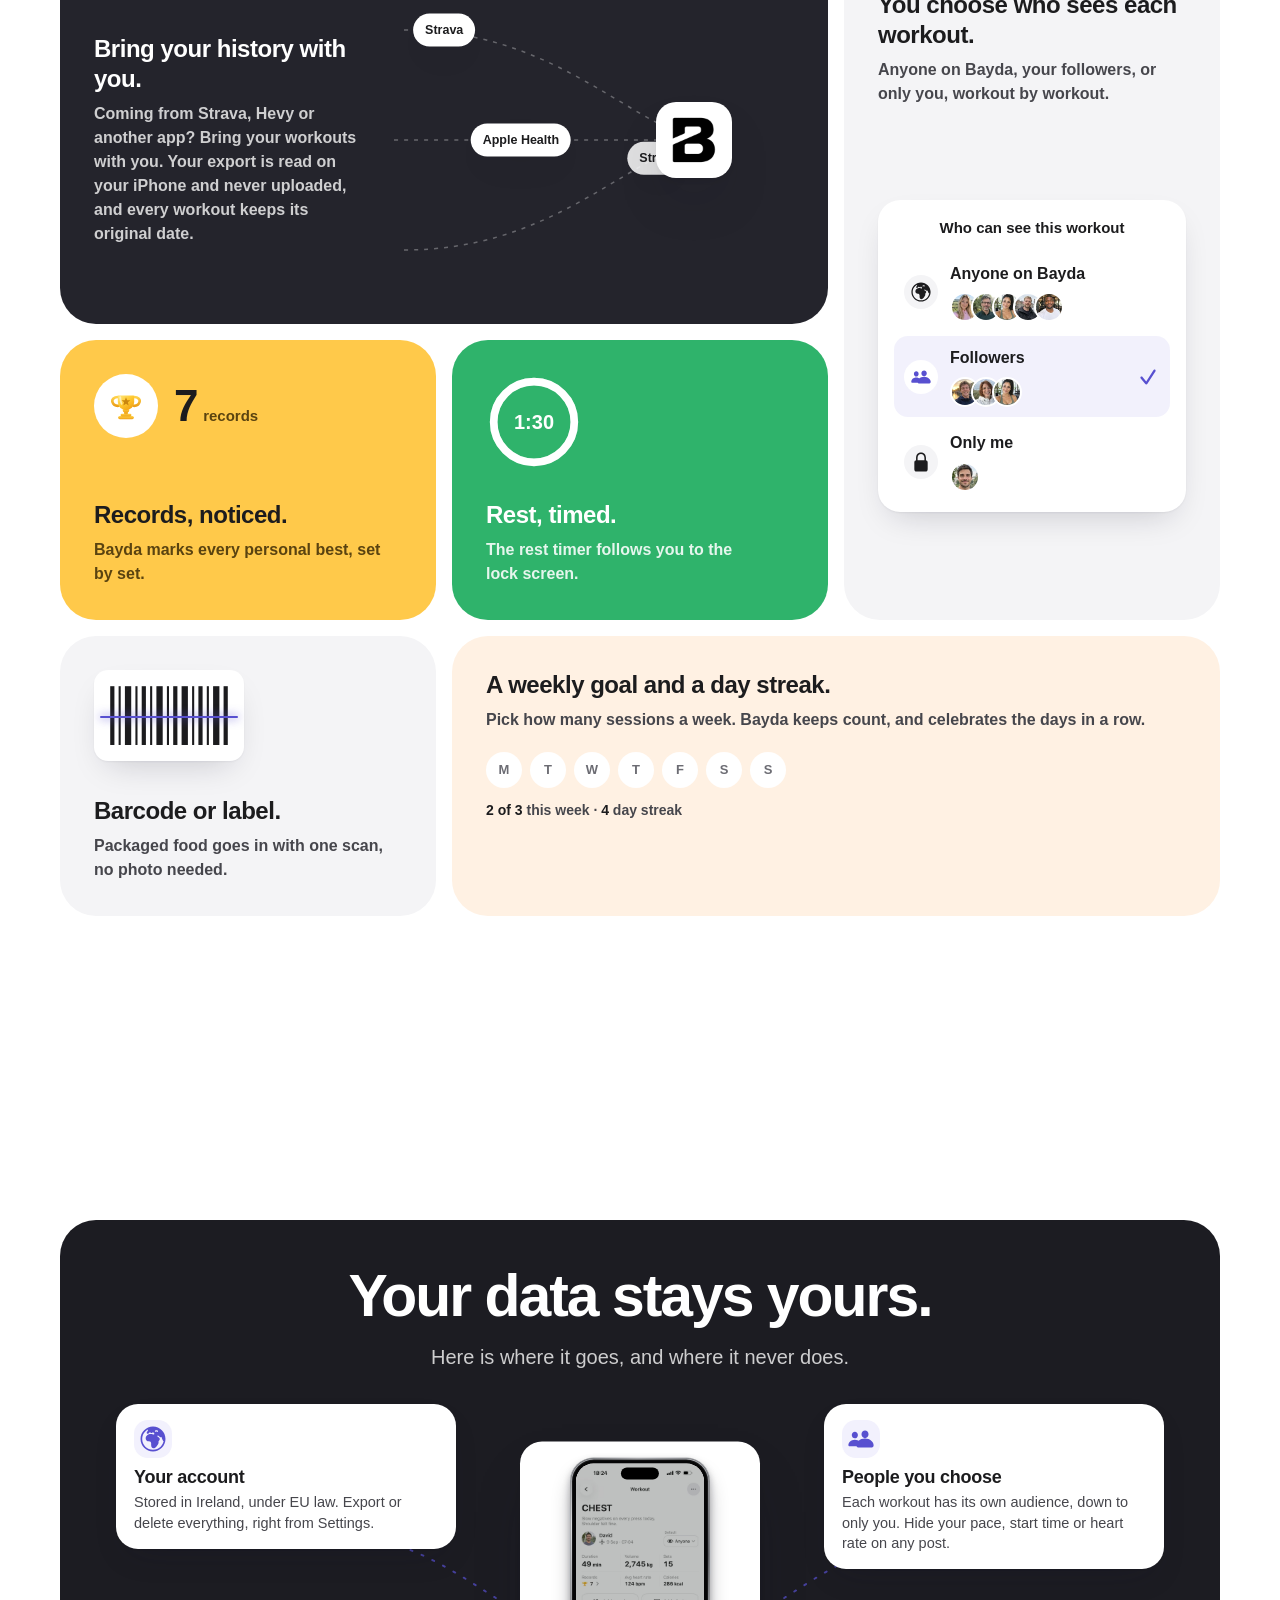
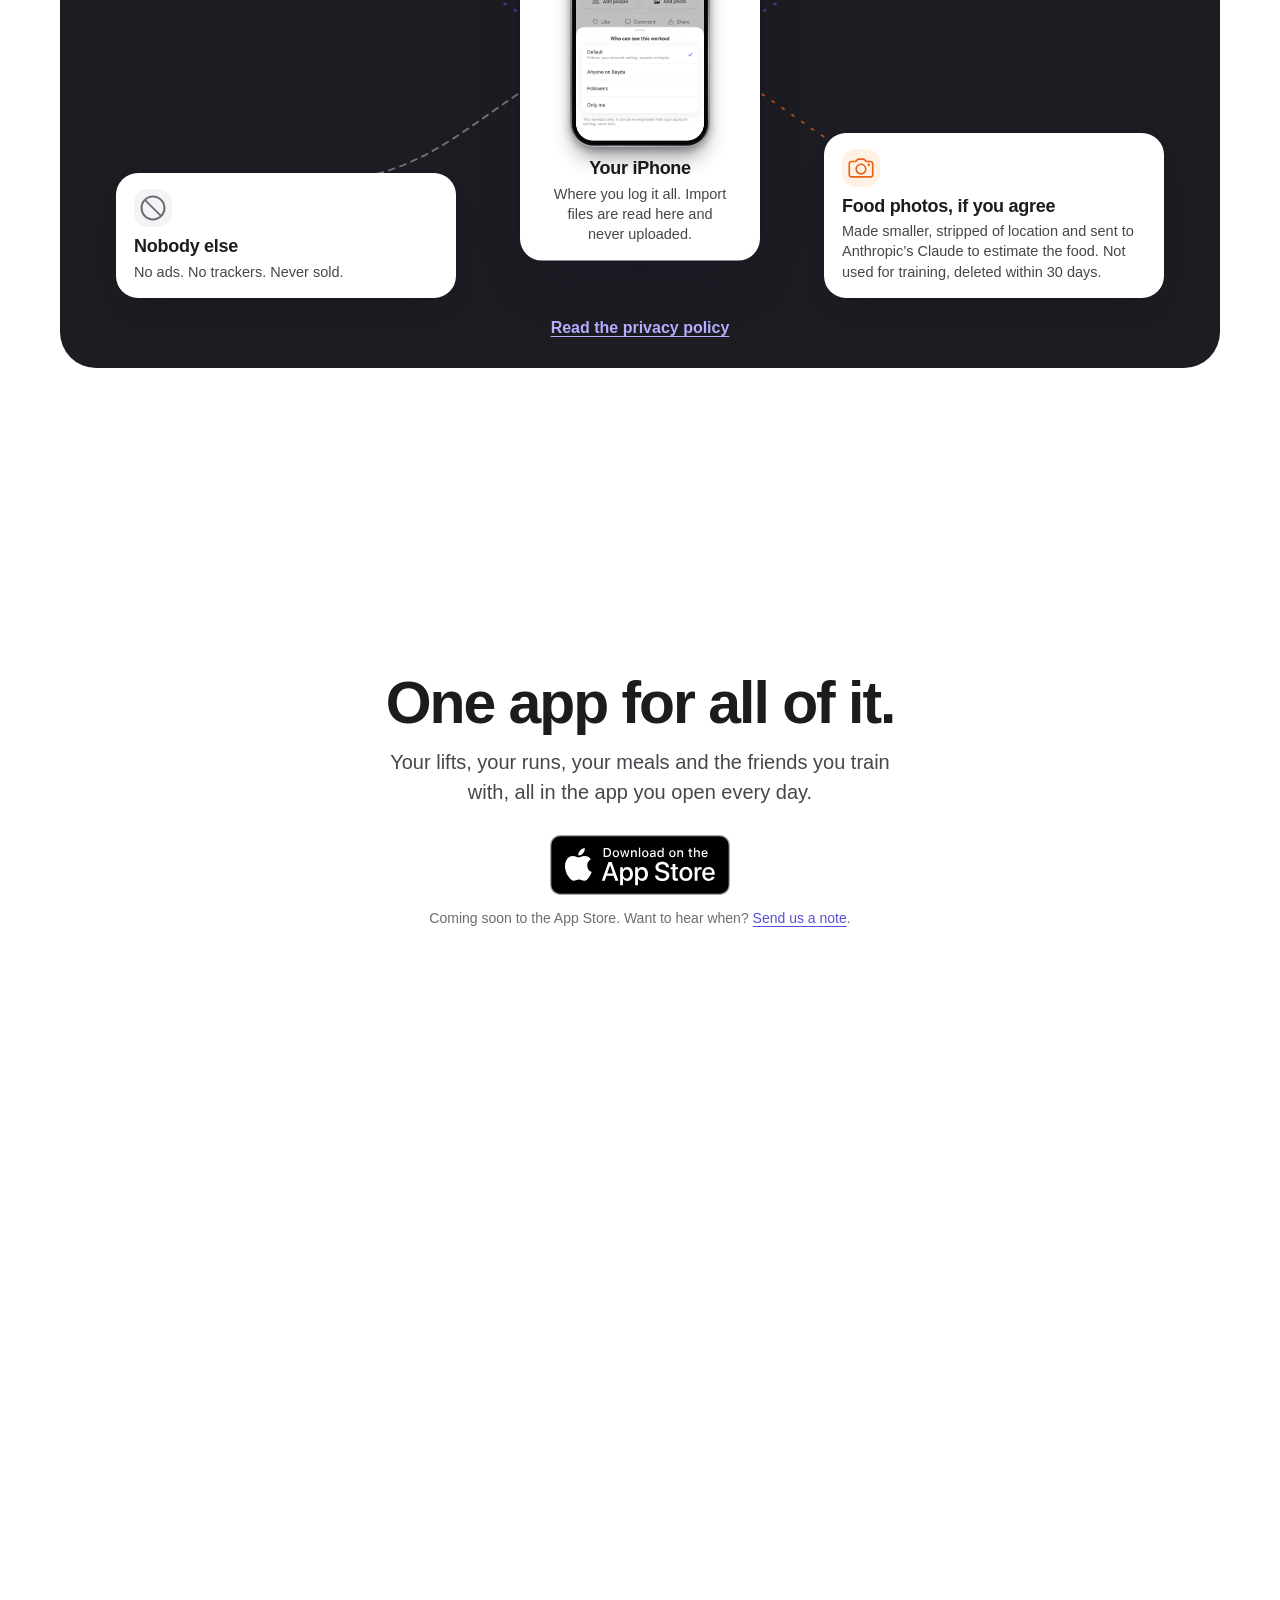
==== commit 9d5c633d: "Publish site from 74cd2e68" ====
--- a/index.html
+++ b/index.html
@@ -411,7 +411,8 @@
         <div class="health-copy">
           <p class="health-mark"><img src="/assets/works-with-apple-health.svg" width="123" height="34" alt="Works with Apple Health" loading="lazy" decoding="async"></p>
           <h2 id="health-h">All your workouts, finally in one place.</h2>
-          <p class="lead">Bayda brings in the workouts you record on Apple Watch or in other apps, routes included, and can save your Bayda sessions back to Apple Health.</p>
+          <p class="lead">Bayda brings in the workouts you record on Apple Watch or in other apps, routes included, and can save your Bayda sessions back to Apple Health. Runs and rides from a Garmin watch come in with their map, heart rate and power.</p>
+          <p class="health-garmin"><img src="/assets/works-with-garmin-connect.png" width="387" height="88" alt="Works with the app Garmin Connect" loading="lazy" decoding="async"></p>
         </div>
         <figure class="health-photo"><picture><source type="image/avif" srcset="/assets/photos/health-meadow-960.avif 960w, /assets/photos/health-meadow-1440.avif 1440w, /assets/photos/health-meadow-1920.avif 1920w" sizes="100vw"><source type="image/webp" srcset="/assets/photos/health-meadow-960.webp 960w, /assets/photos/health-meadow-1440.webp 1440w, /assets/photos/health-meadow-1920.webp 1920w" sizes="100vw"><img src="/assets/photos/health-meadow-1440.jpg" width="1440" height="617" alt="Three friends running across a golden meadow at sunset." loading="lazy" decoding="async"></picture></figure>
         <div class="health-phones">
@@ -709,7 +710,7 @@
         </ul>
       </div>
       <p class="fine">Baydalabs, David Bayard, sole trader. Enterprise number BE0744.778.668, Forest, Belgium. This website sets no cookies and uses no trackers or analytics.</p>
-      <p class="fine">&copy; 2026 Baydalabs. Apple, the Apple logo, iPhone, Apple Watch and Apple Health are trademarks of Apple Inc., registered in the U.S. and other countries. App Store is a service mark of Apple Inc.</p>
+      <p class="fine">&copy; 2026 Baydalabs. Apple, the Apple logo, iPhone, Apple Watch and Apple Health are trademarks of Apple Inc., registered in the U.S. and other countries. App Store is a service mark of Apple Inc. Garmin, the Garmin logo and Garmin Connect are trademarks of Garmin Ltd. or its subsidiaries.</p>
     </div>
   </footer>
   <script src="/assets/site.js" defer></script>
--- a/assets/site.css
+++ b/assets/site.css
@@ -878,6 +878,9 @@
 @media (min-width: 860px) { .health-mark img { height: 50px; } }
 .health-copy h2 { margin-top: 16px; max-width: 13em; }
 .health-copy .lead { margin-top: 14px; max-width: 32em; }
+/* Garmin's "works with" badge, unaltered; Garmin's brand guide sets 88px as its minimum height (15 Nov 2026). */
+.health-garmin { margin-top: 18px; line-height: 0; max-width: 100%; }
+.health-garmin img { height: 88px; width: auto; max-width: 100%; object-fit: contain; }
 .health-phones { position: relative; z-index: 3; display: flex; justify-content: center; align-items: flex-start; gap: clamp(10px, 2vw, 32px); margin-top: -34vh; }
 .hph { --o: 0px; transform: translateY(var(--o)); }
 .hph .iphone { --w: min(30vw, 250px); }
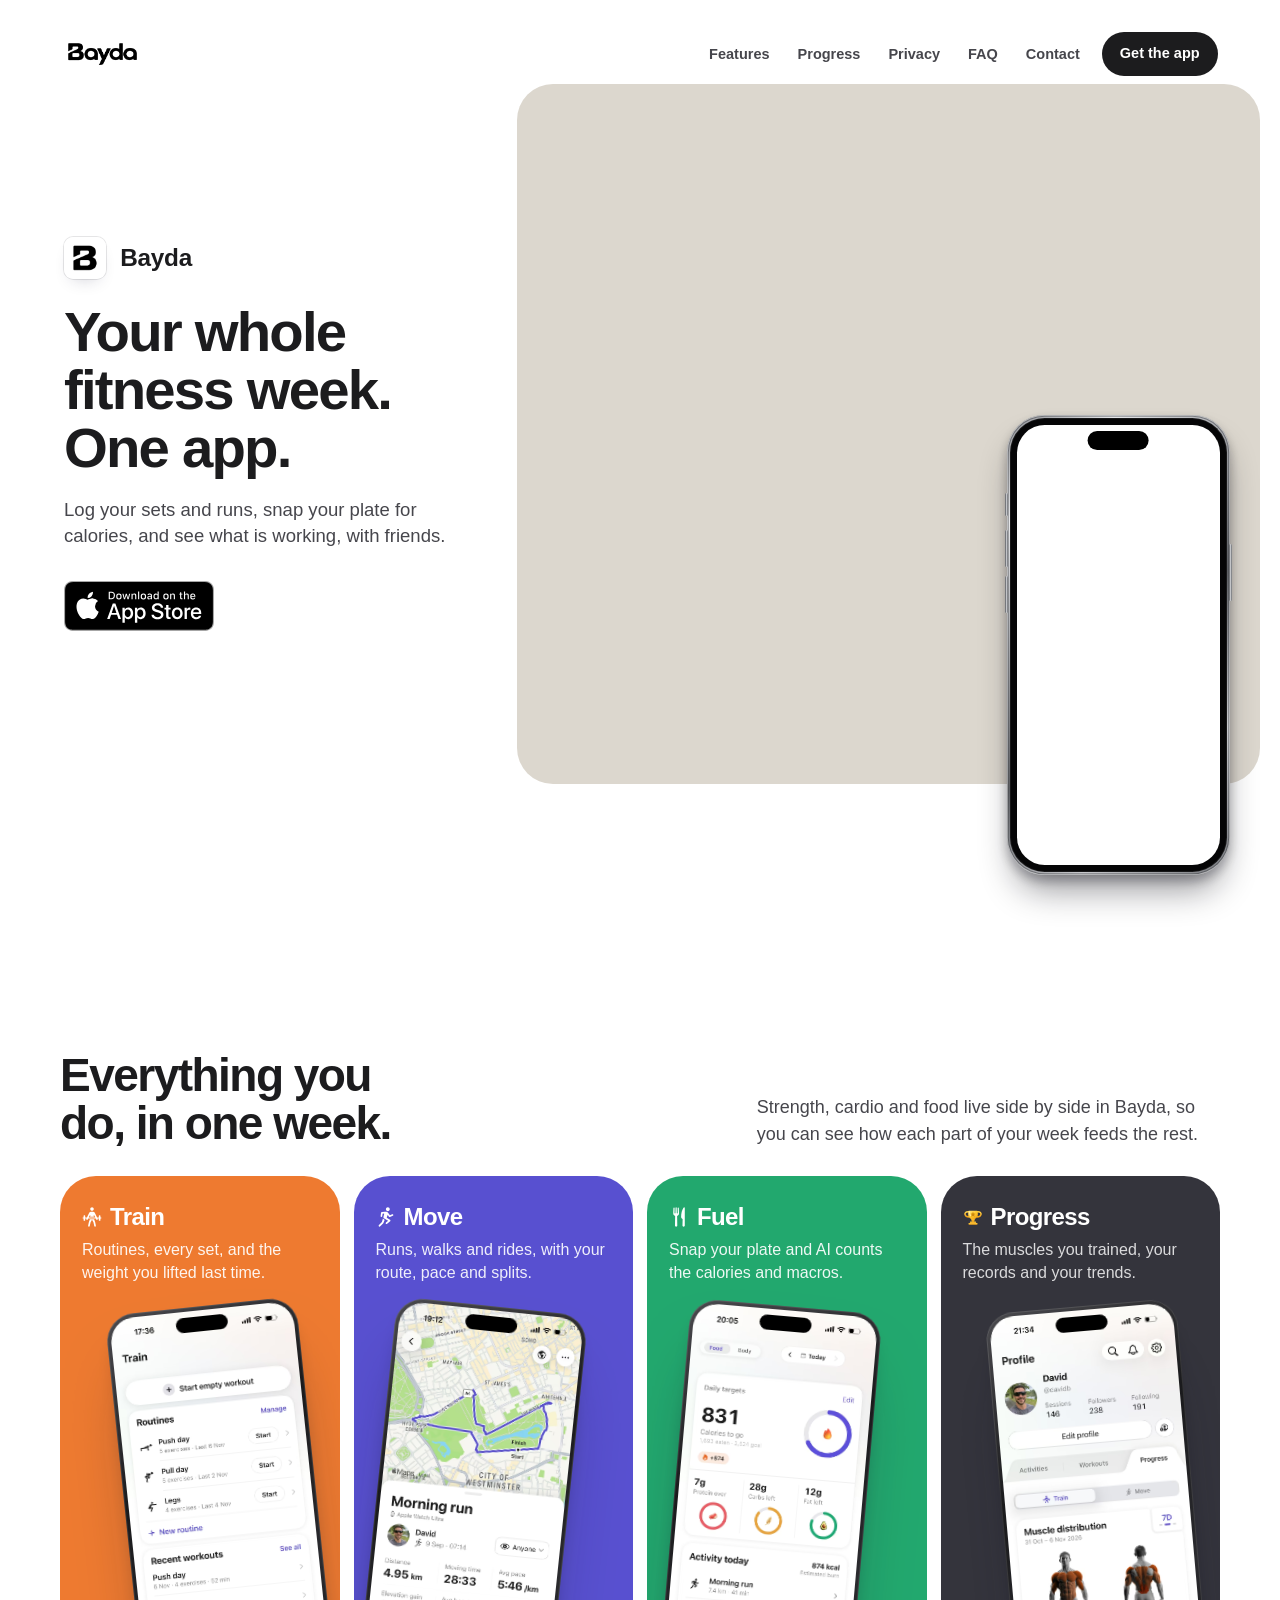
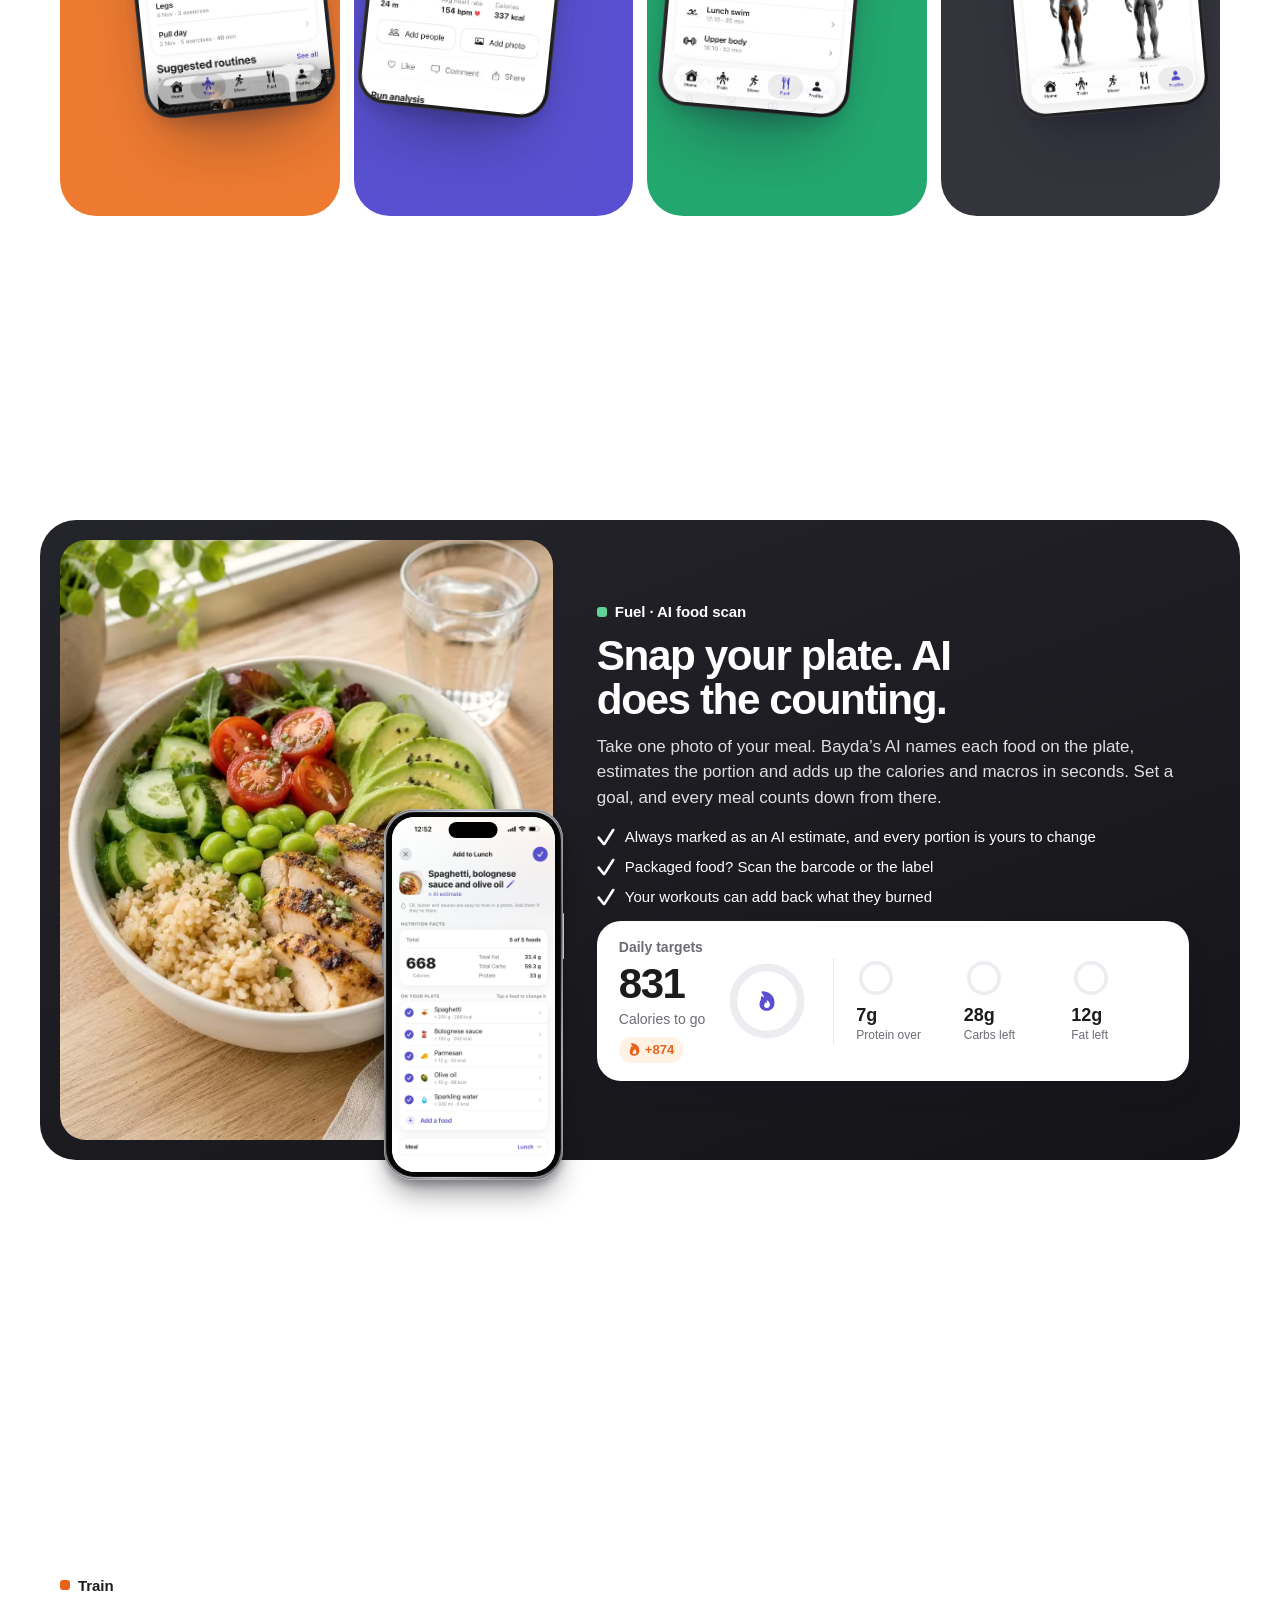
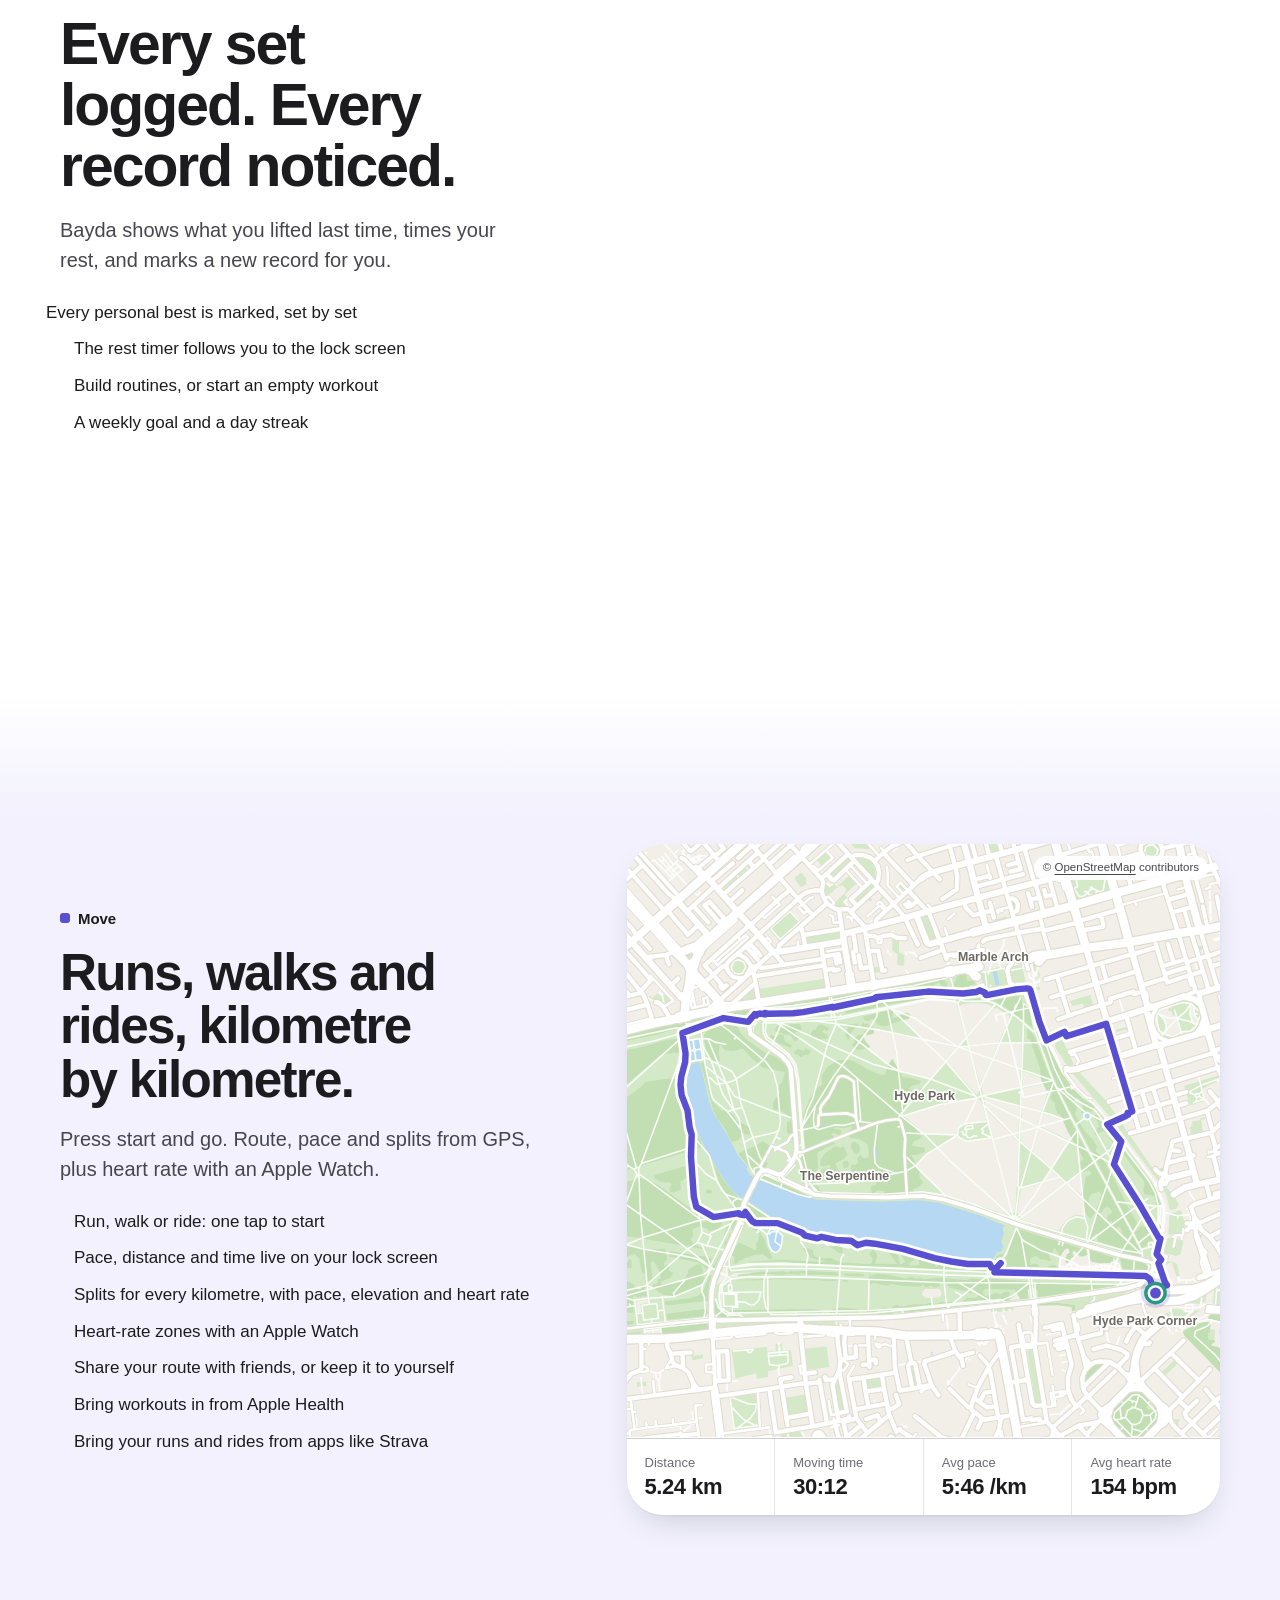
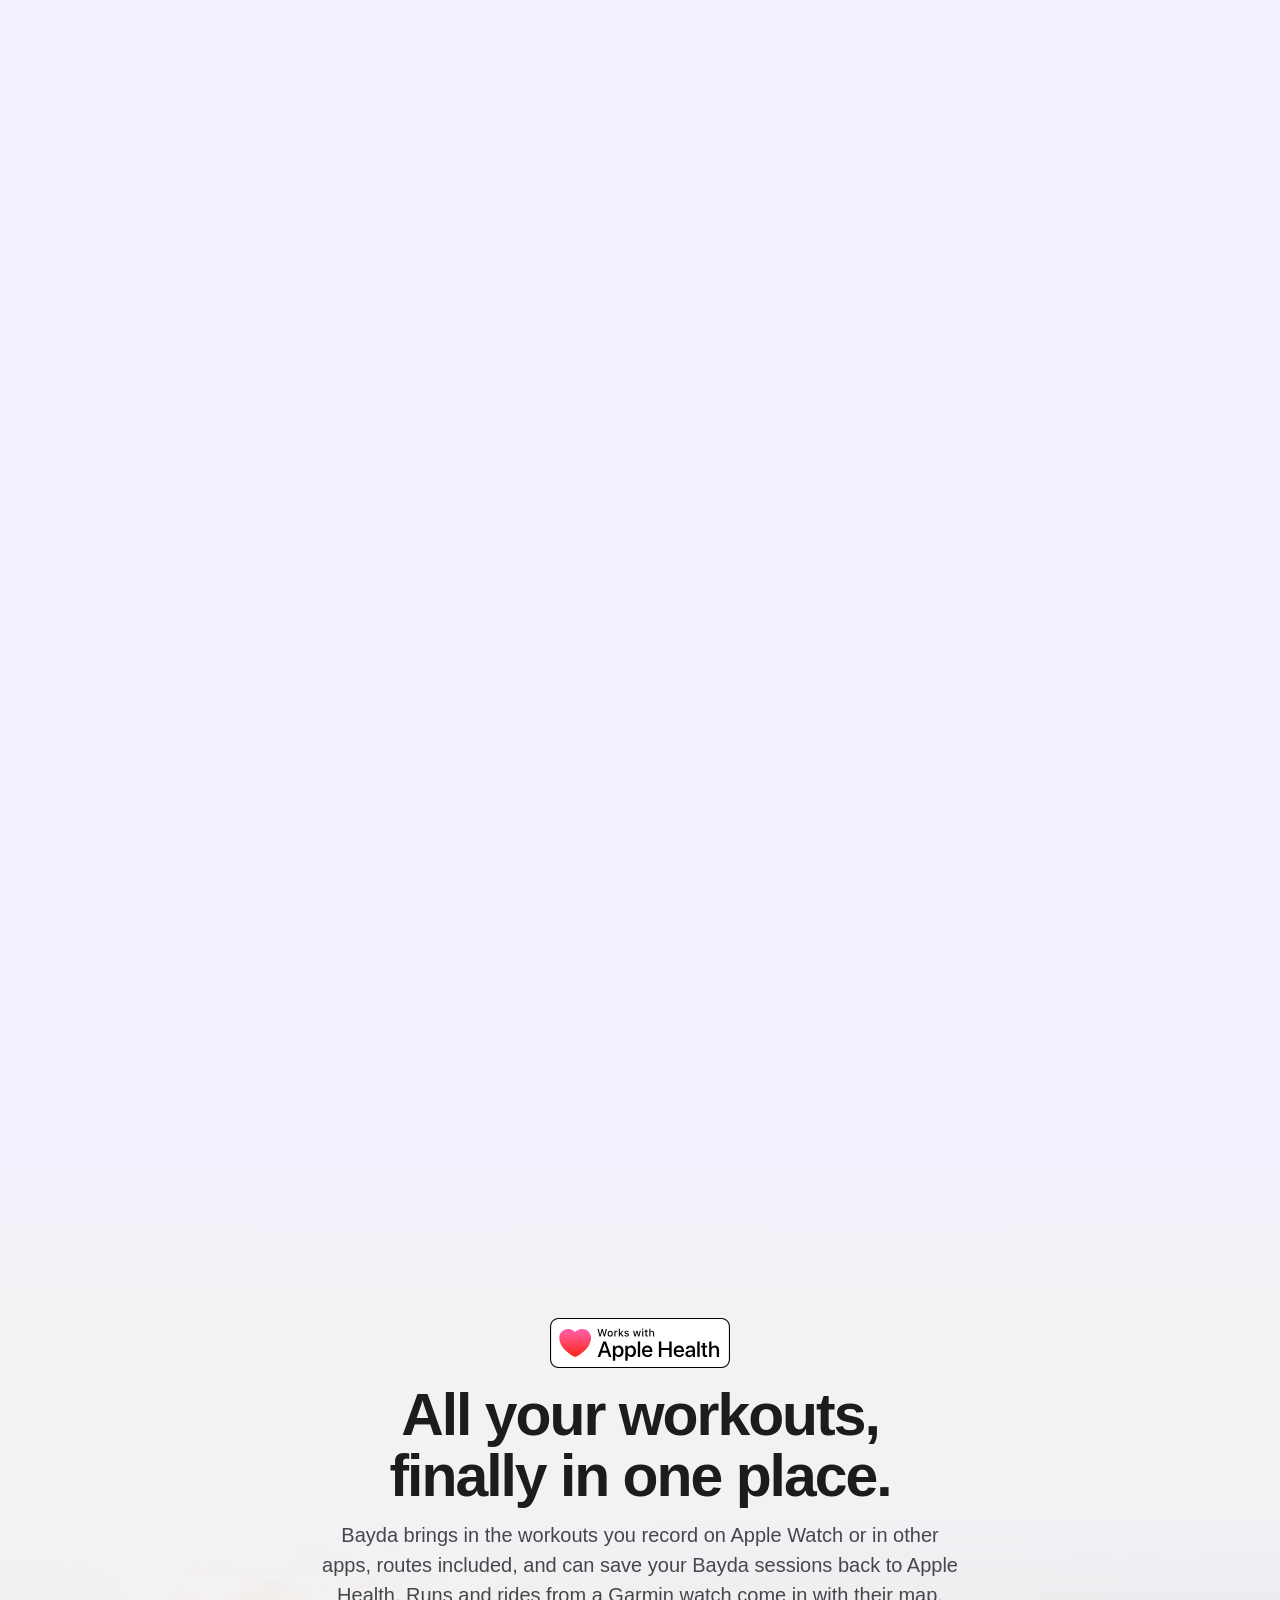
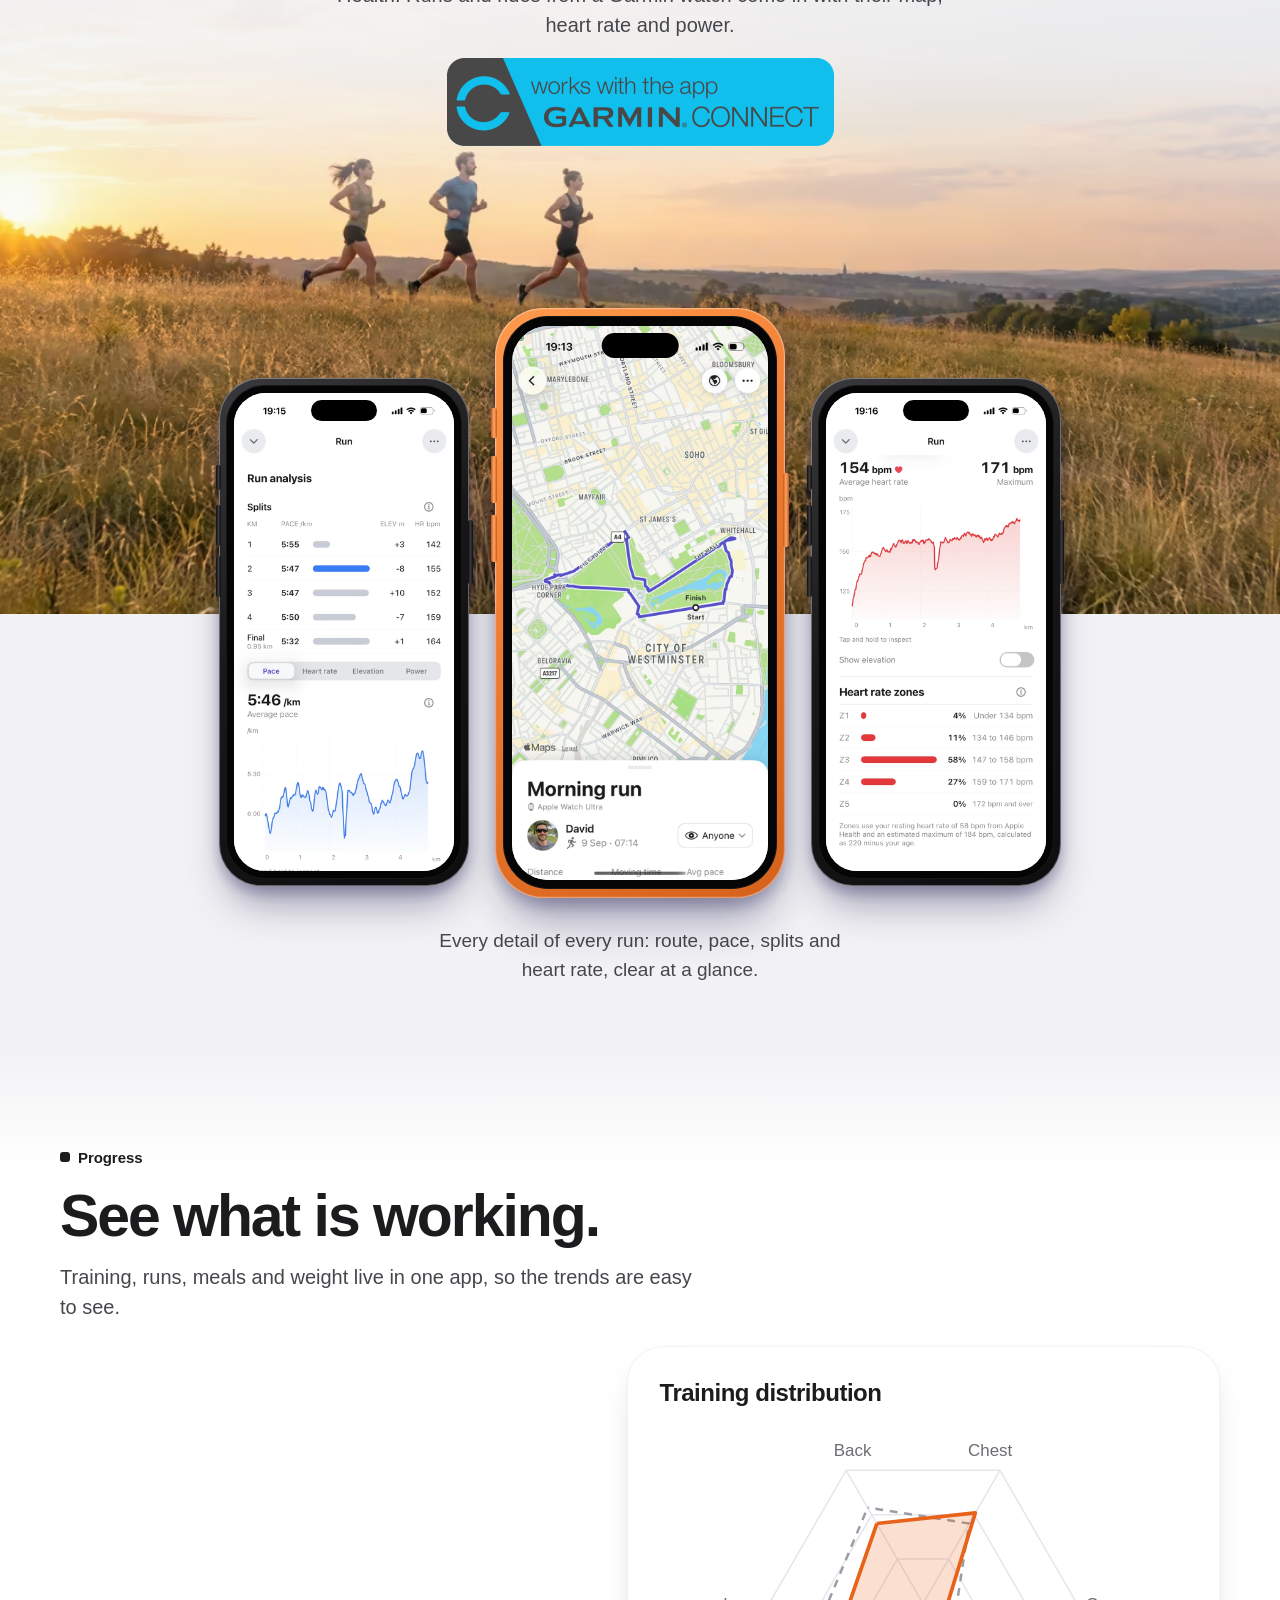
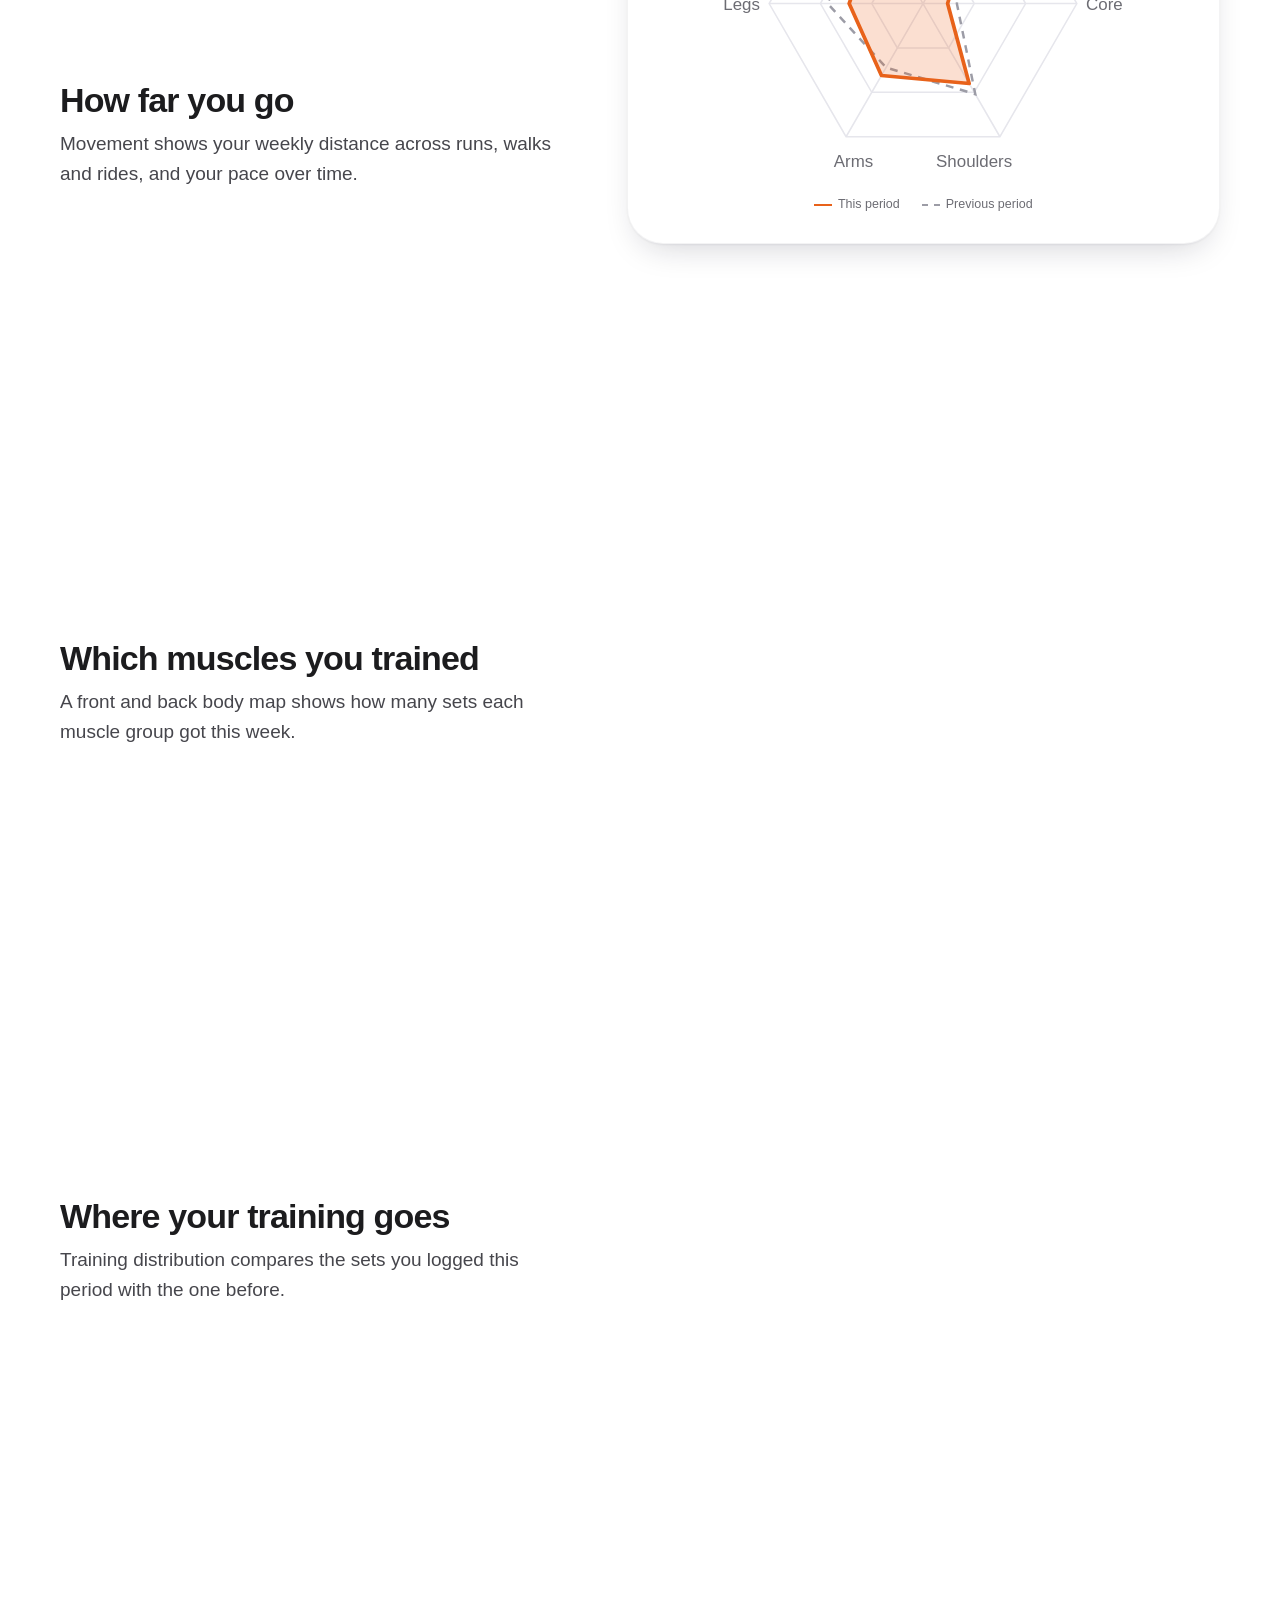
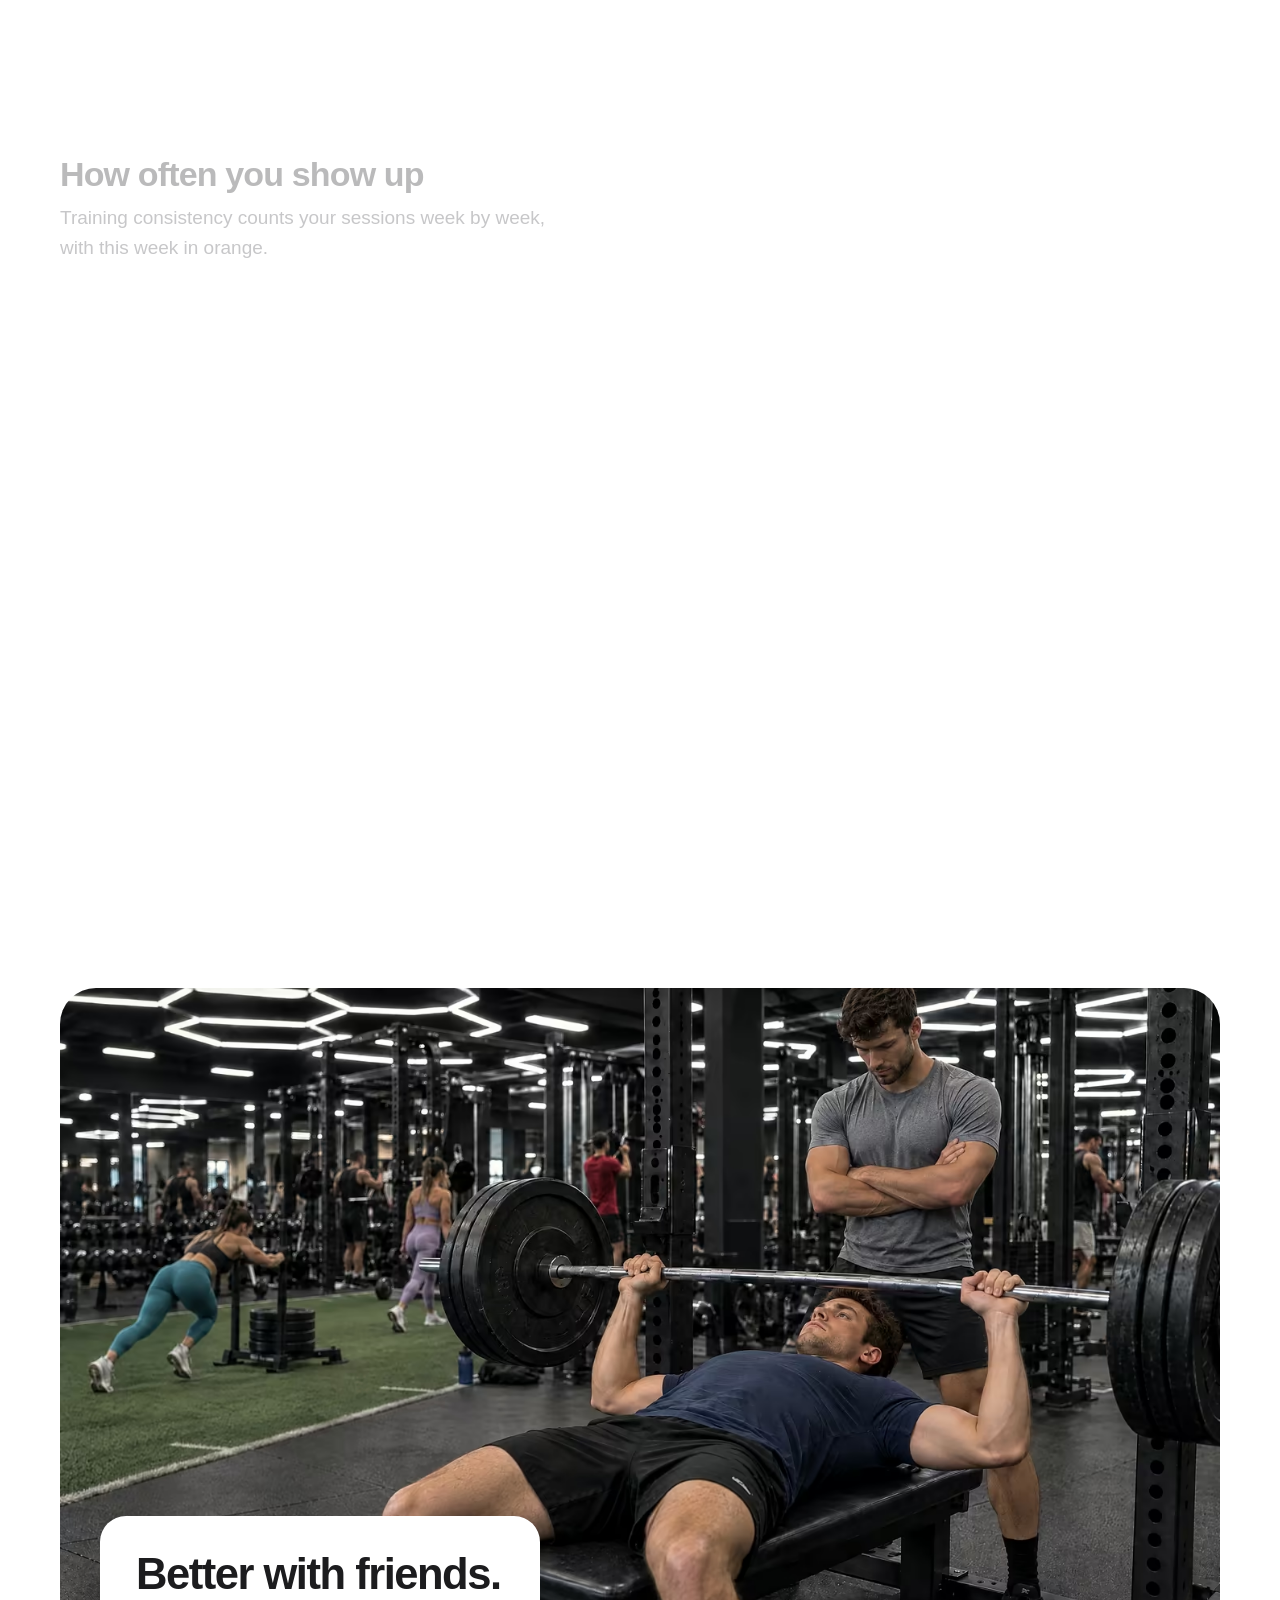
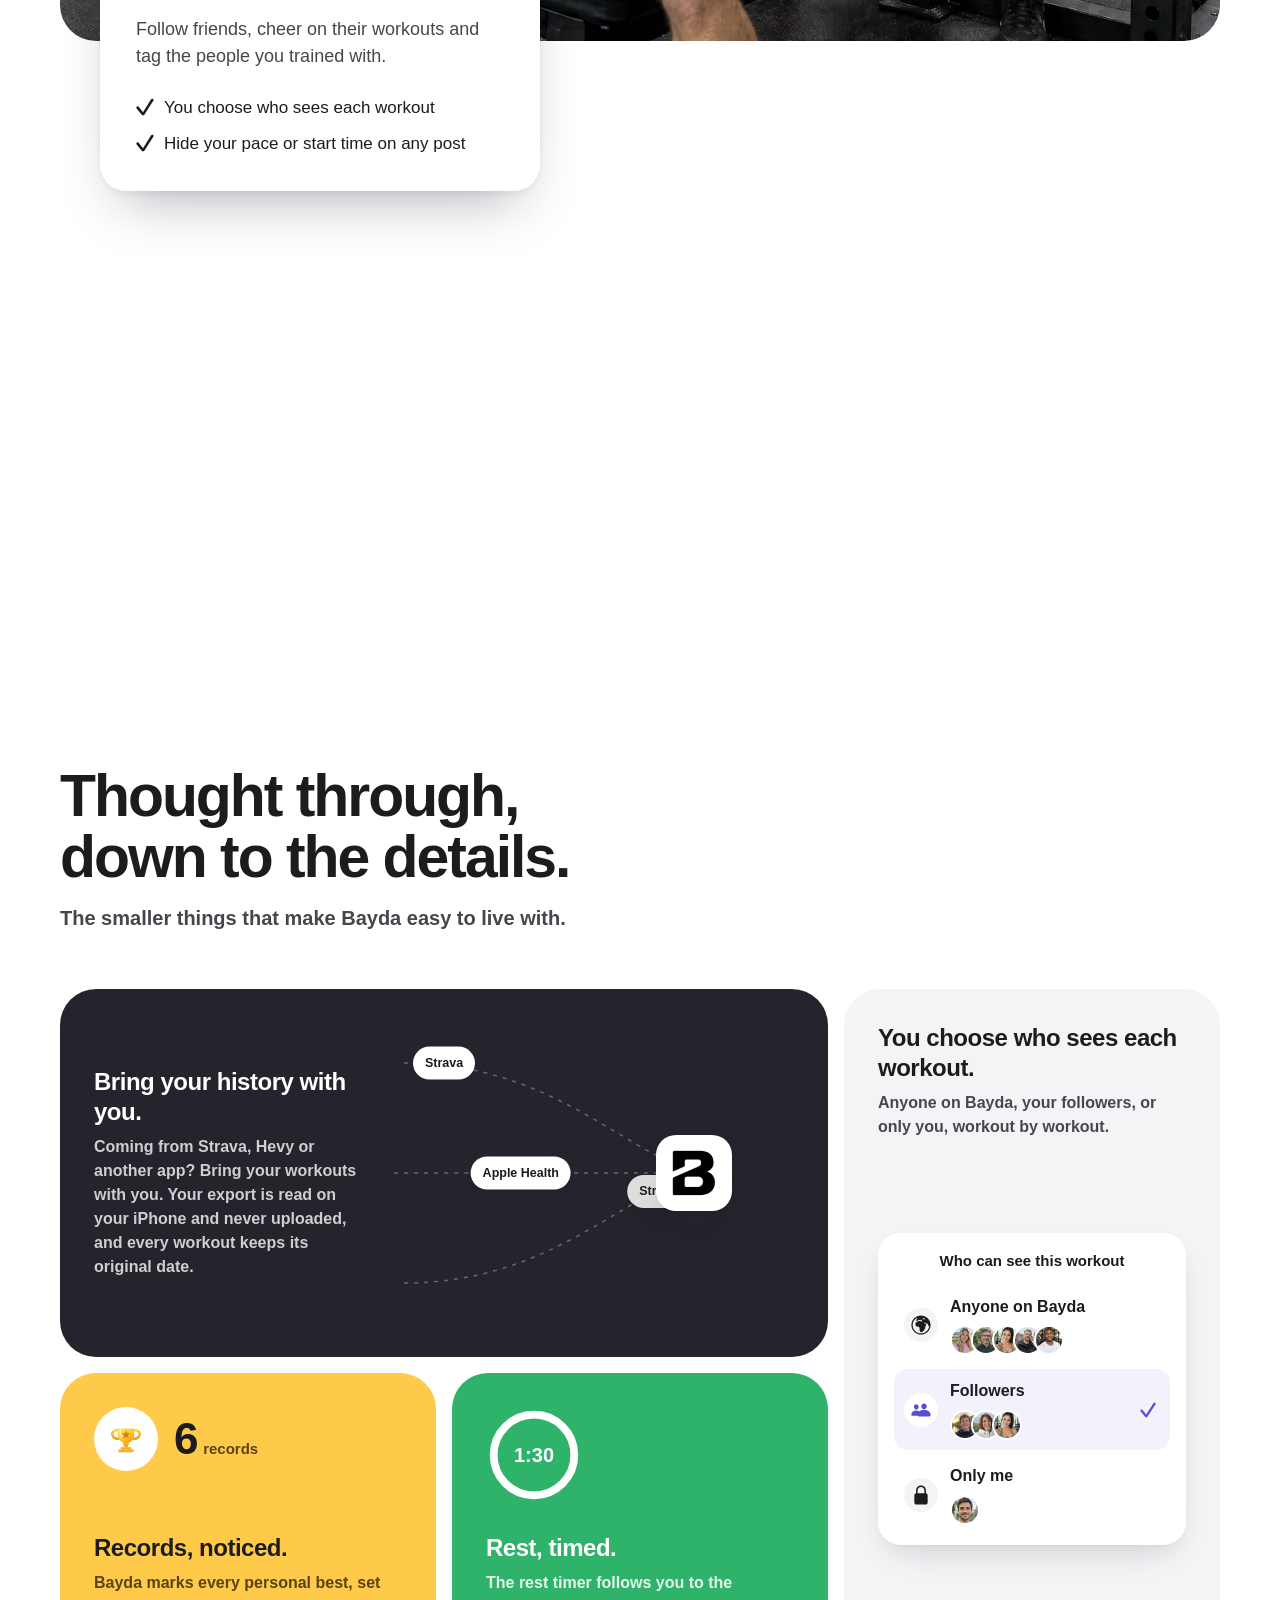
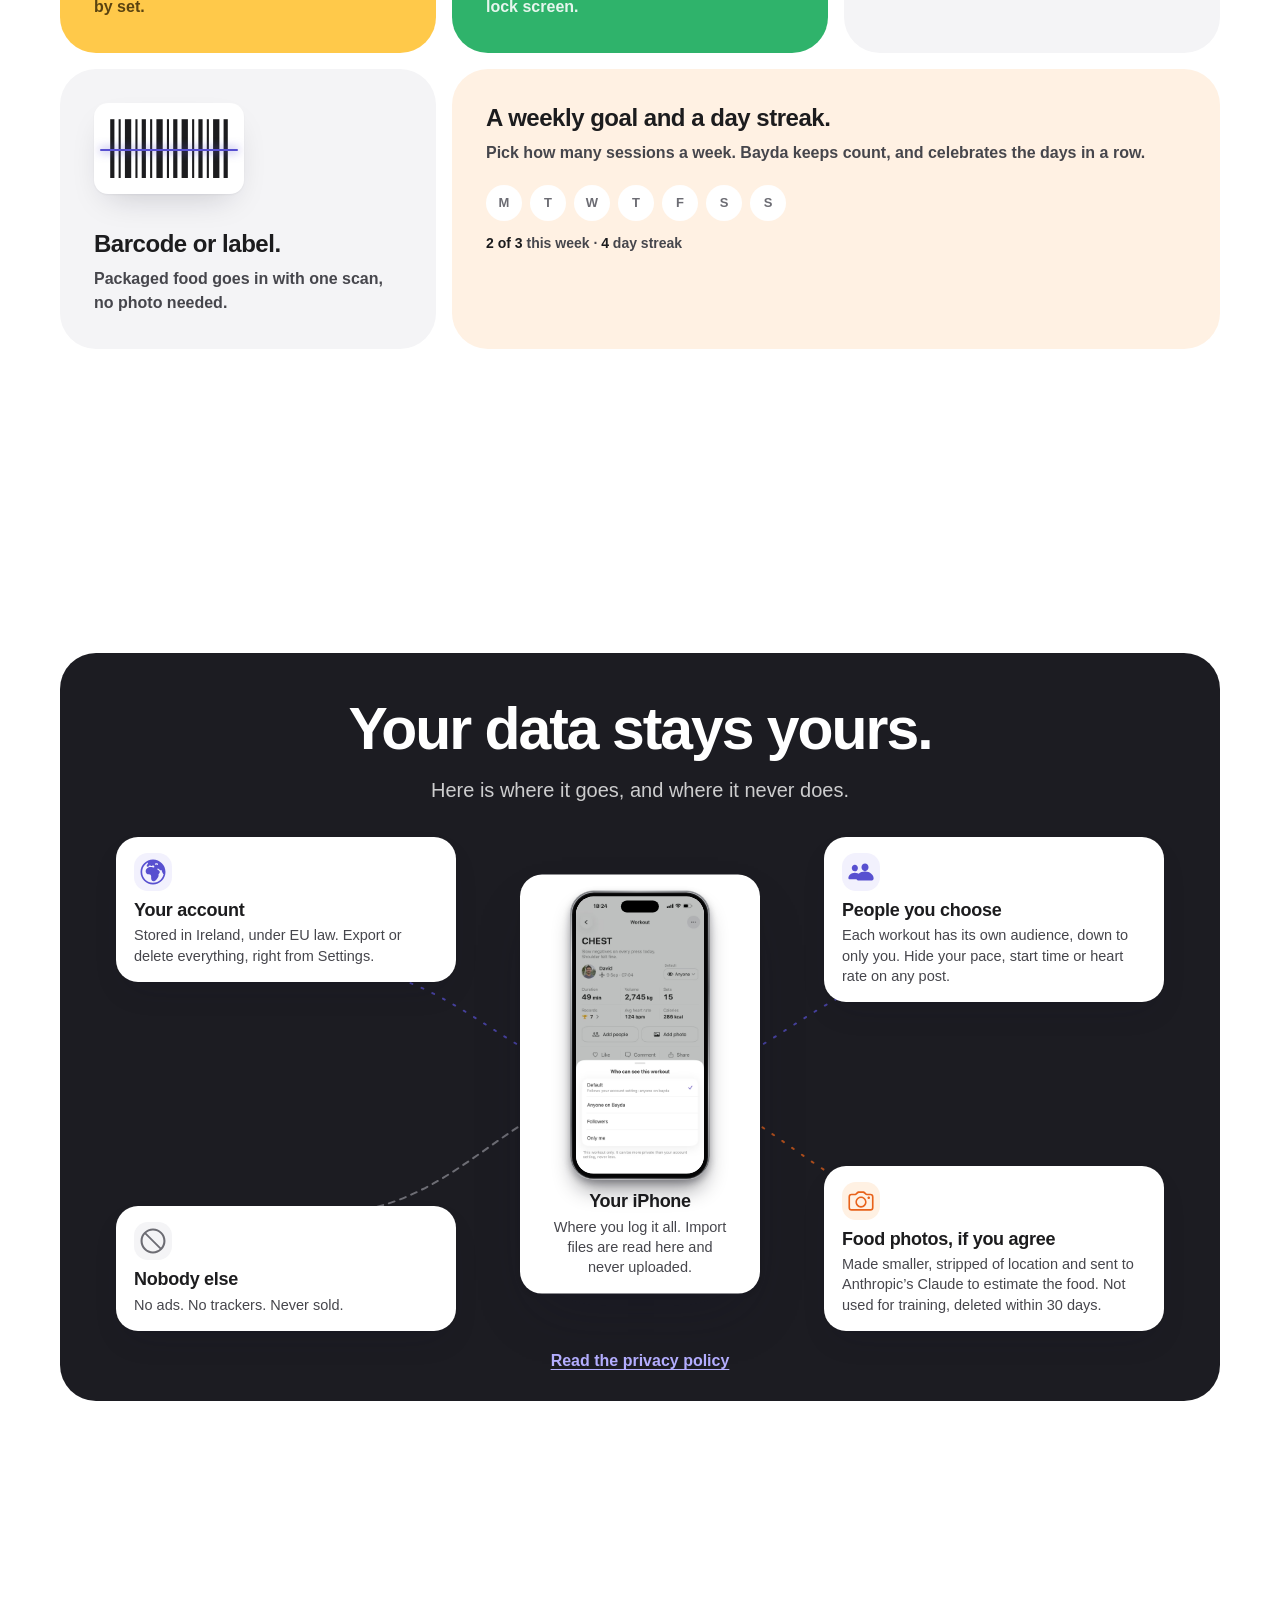
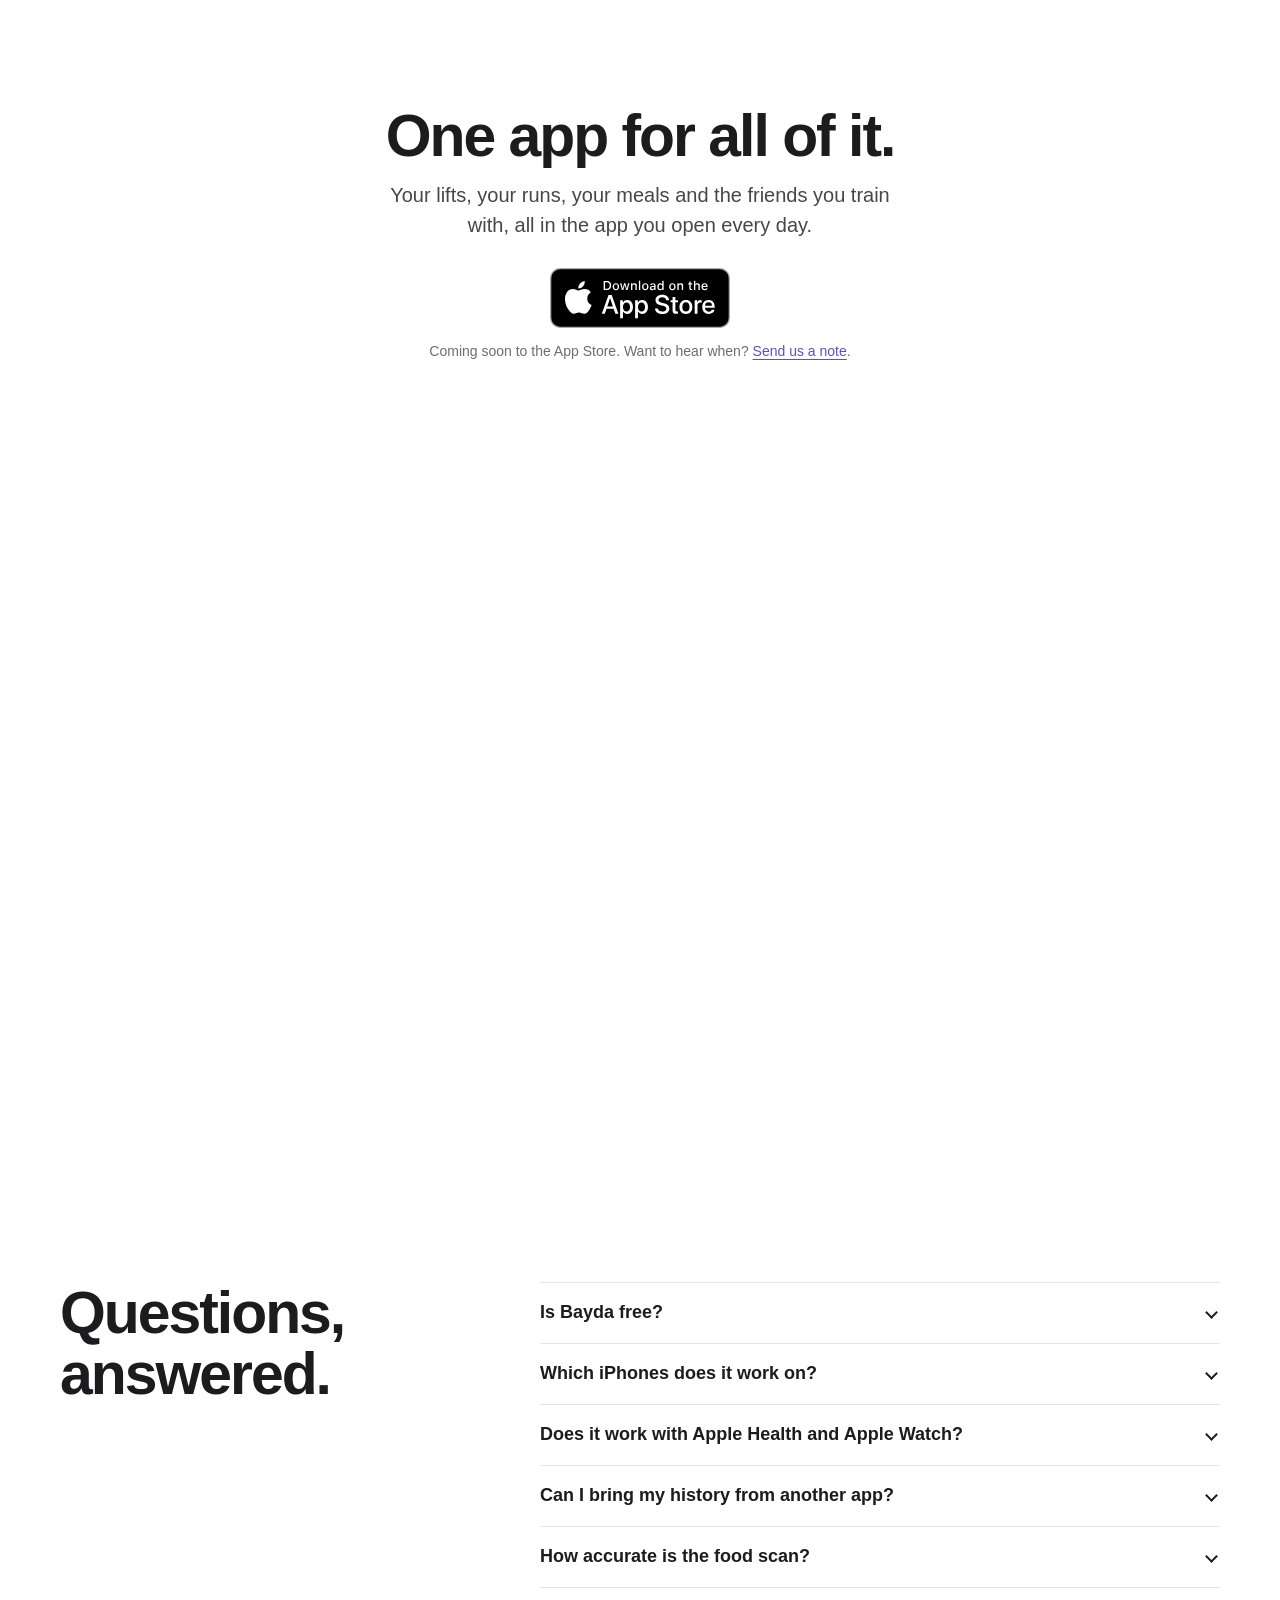
==== commit 6d02903e: "Publish site from 3fa5eecc" ====
--- a/index.html
+++ b/index.html
@@ -496,14 +496,6 @@
       </div>
     </section>
 
-    <!-- 12 Nov 2026: the two people photos redone with the whole head in frame -->
-    <section class="sec duo" aria-label="People using Bayda">
-      <div class="wrap duo-grid" data-reveal>
-        <figure class="photo duo-photo"><picture><source type="image/avif" srcset="/assets/photos/move-runner-640.avif 640w, /assets/photos/move-runner-960.avif 960w, /assets/photos/move-runner-1280.avif 1280w" sizes="(max-width: 859px) 92vw, 460px"><source type="image/webp" srcset="/assets/photos/move-runner-640.webp 640w, /assets/photos/move-runner-960.webp 960w, /assets/photos/move-runner-1280.webp 1280w" sizes="(max-width: 859px) 92vw, 460px"><img src="/assets/photos/move-runner-960.jpg" width="960" height="1274" alt="A woman running along a cobblestone waterfront at sunset, a smartwatch on her wrist." loading="lazy" decoding="async"></picture></figure>
-        <figure class="photo duo-photo"><picture><source type="image/avif" srcset="/assets/photos/progress-man-640.avif 640w, /assets/photos/progress-man-960.avif 960w, /assets/photos/progress-man-1280.avif 1280w" sizes="(max-width: 859px) 92vw, 460px"><source type="image/webp" srcset="/assets/photos/progress-man-640.webp 640w, /assets/photos/progress-man-960.webp 960w, /assets/photos/progress-man-1280.webp 1280w" sizes="(max-width: 859px) 92vw, 460px"><img src="/assets/photos/progress-man-960.jpg" width="960" height="1200" alt="A man in a bright gym, a towel over his shoulder, looking at his phone between sets." loading="lazy" decoding="async"></picture></figure>
-      </div>
-    </section>
-
     <!-- 7. Friends: people first, the feed second -->
     <section class="sec friends" id="friends" aria-labelledby="friends-h">
       <div class="wrap">
--- a/assets/site.css
+++ b/assets/site.css
@@ -1533,7 +1533,3 @@
 }
 
 /* 12 Nov 2026: the two people photos (runner, man at the bench), side by side, stacked on a phone */
-.duo { padding-block: 24px 8px; }
-.duo-grid { display: grid; gap: 16px; }
-.duo-photo { aspect-ratio: 4 / 5; border-radius: var(--r-lg); }
-@media (min-width: 860px) { .duo-grid { grid-template-columns: repeat(2, 1fr); gap: 24px; max-width: 960px; margin-inline: auto; } }
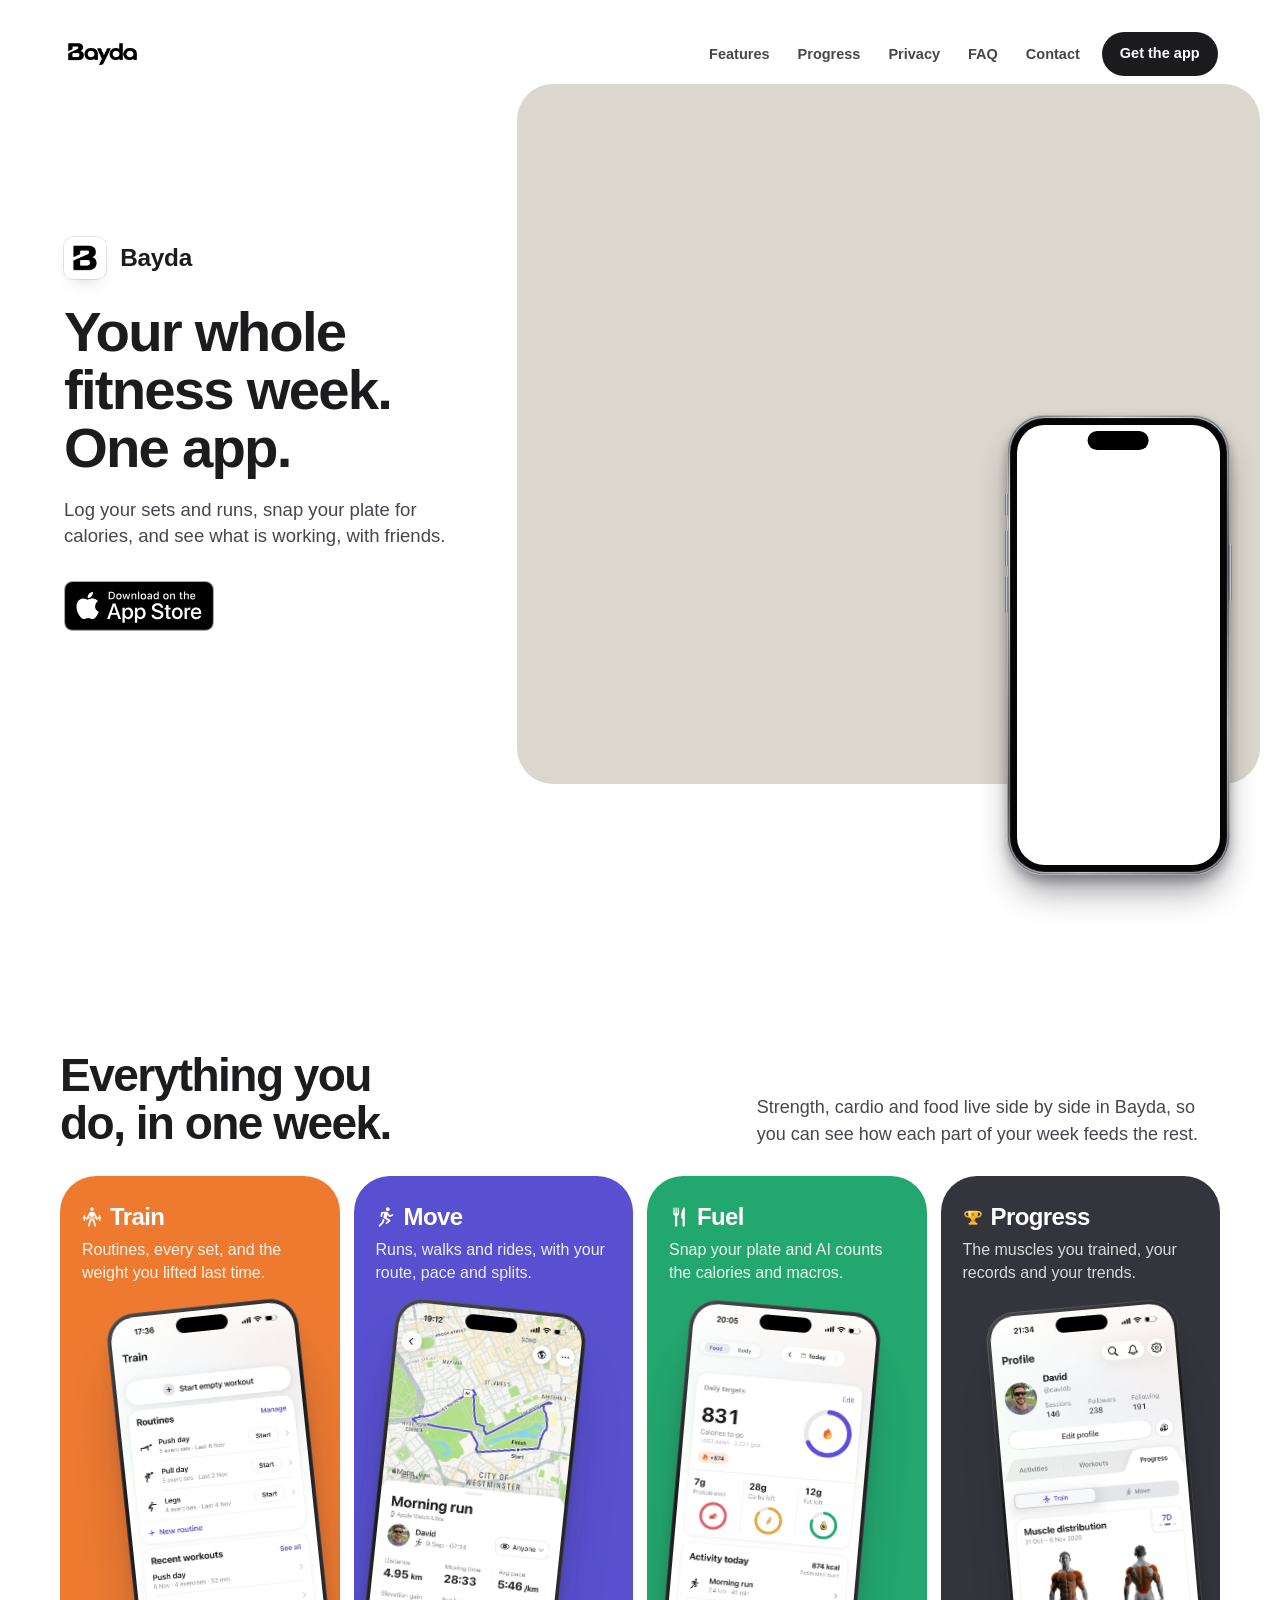
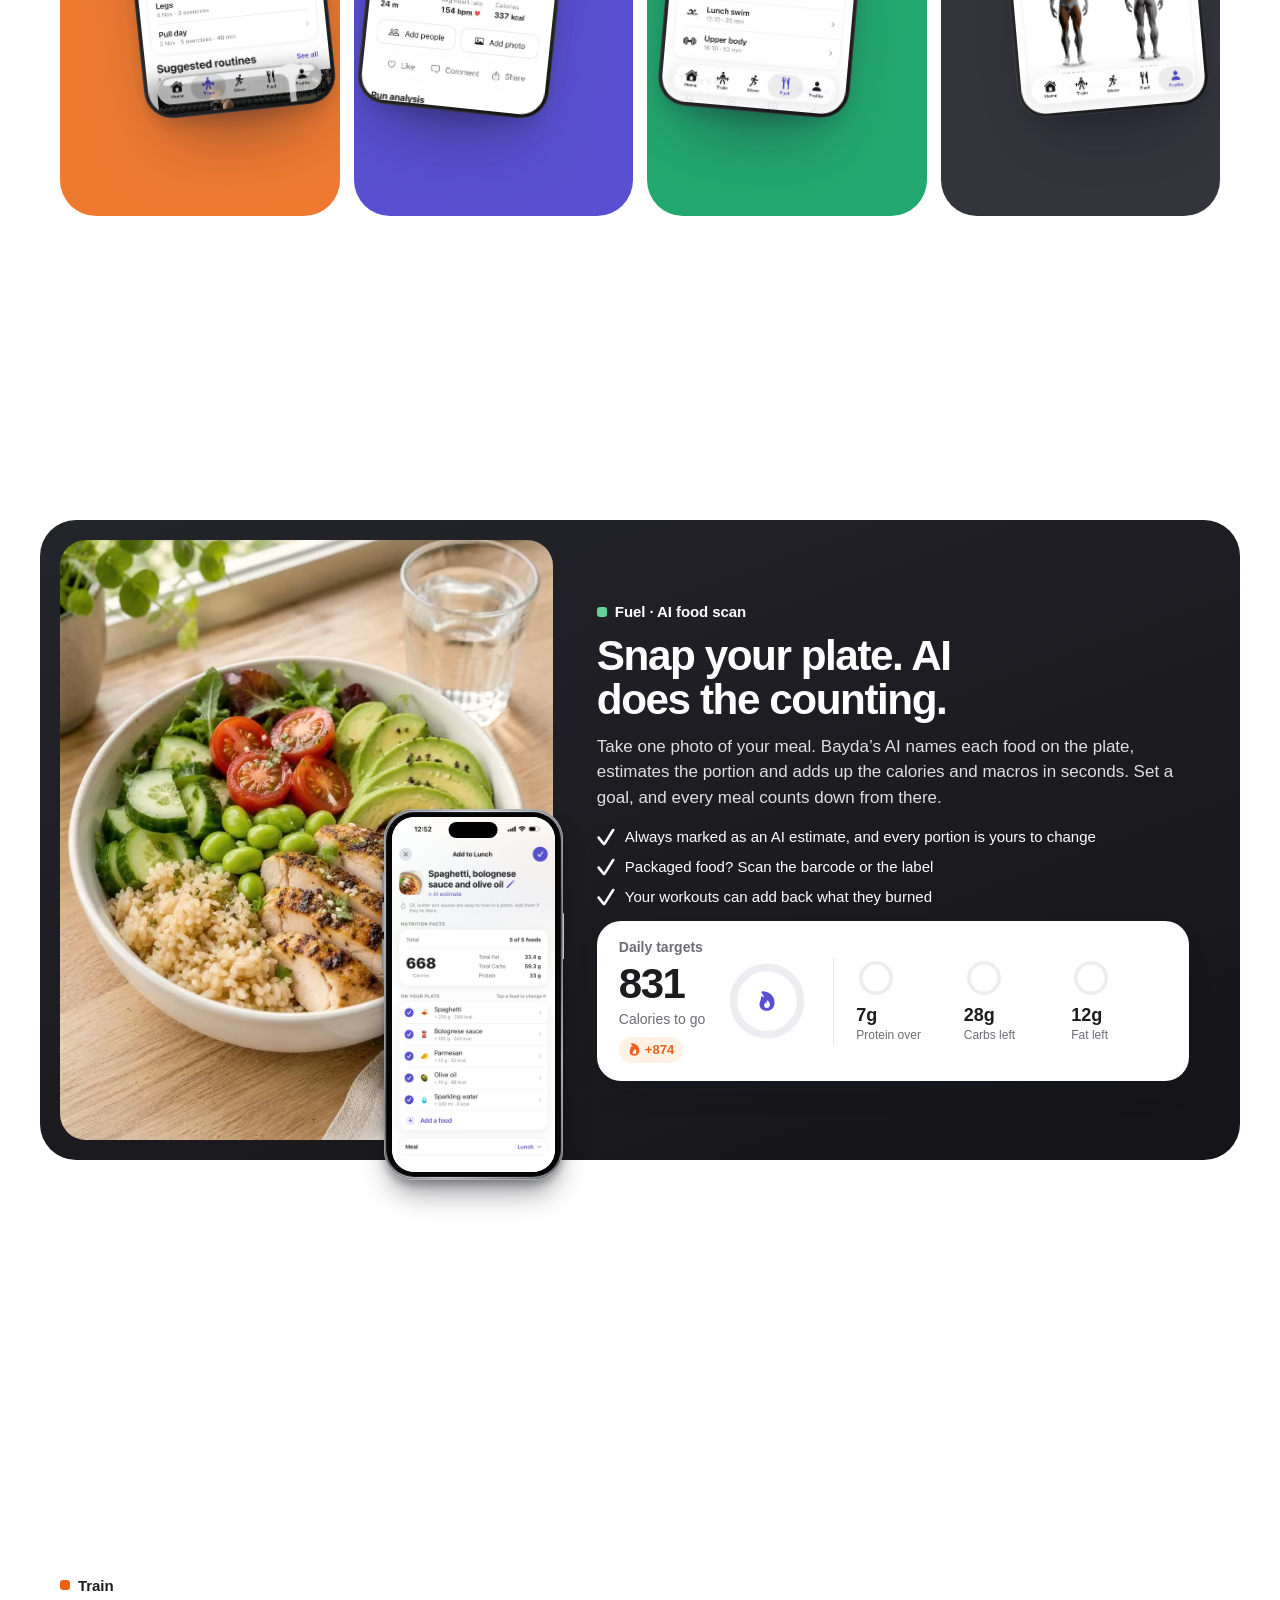
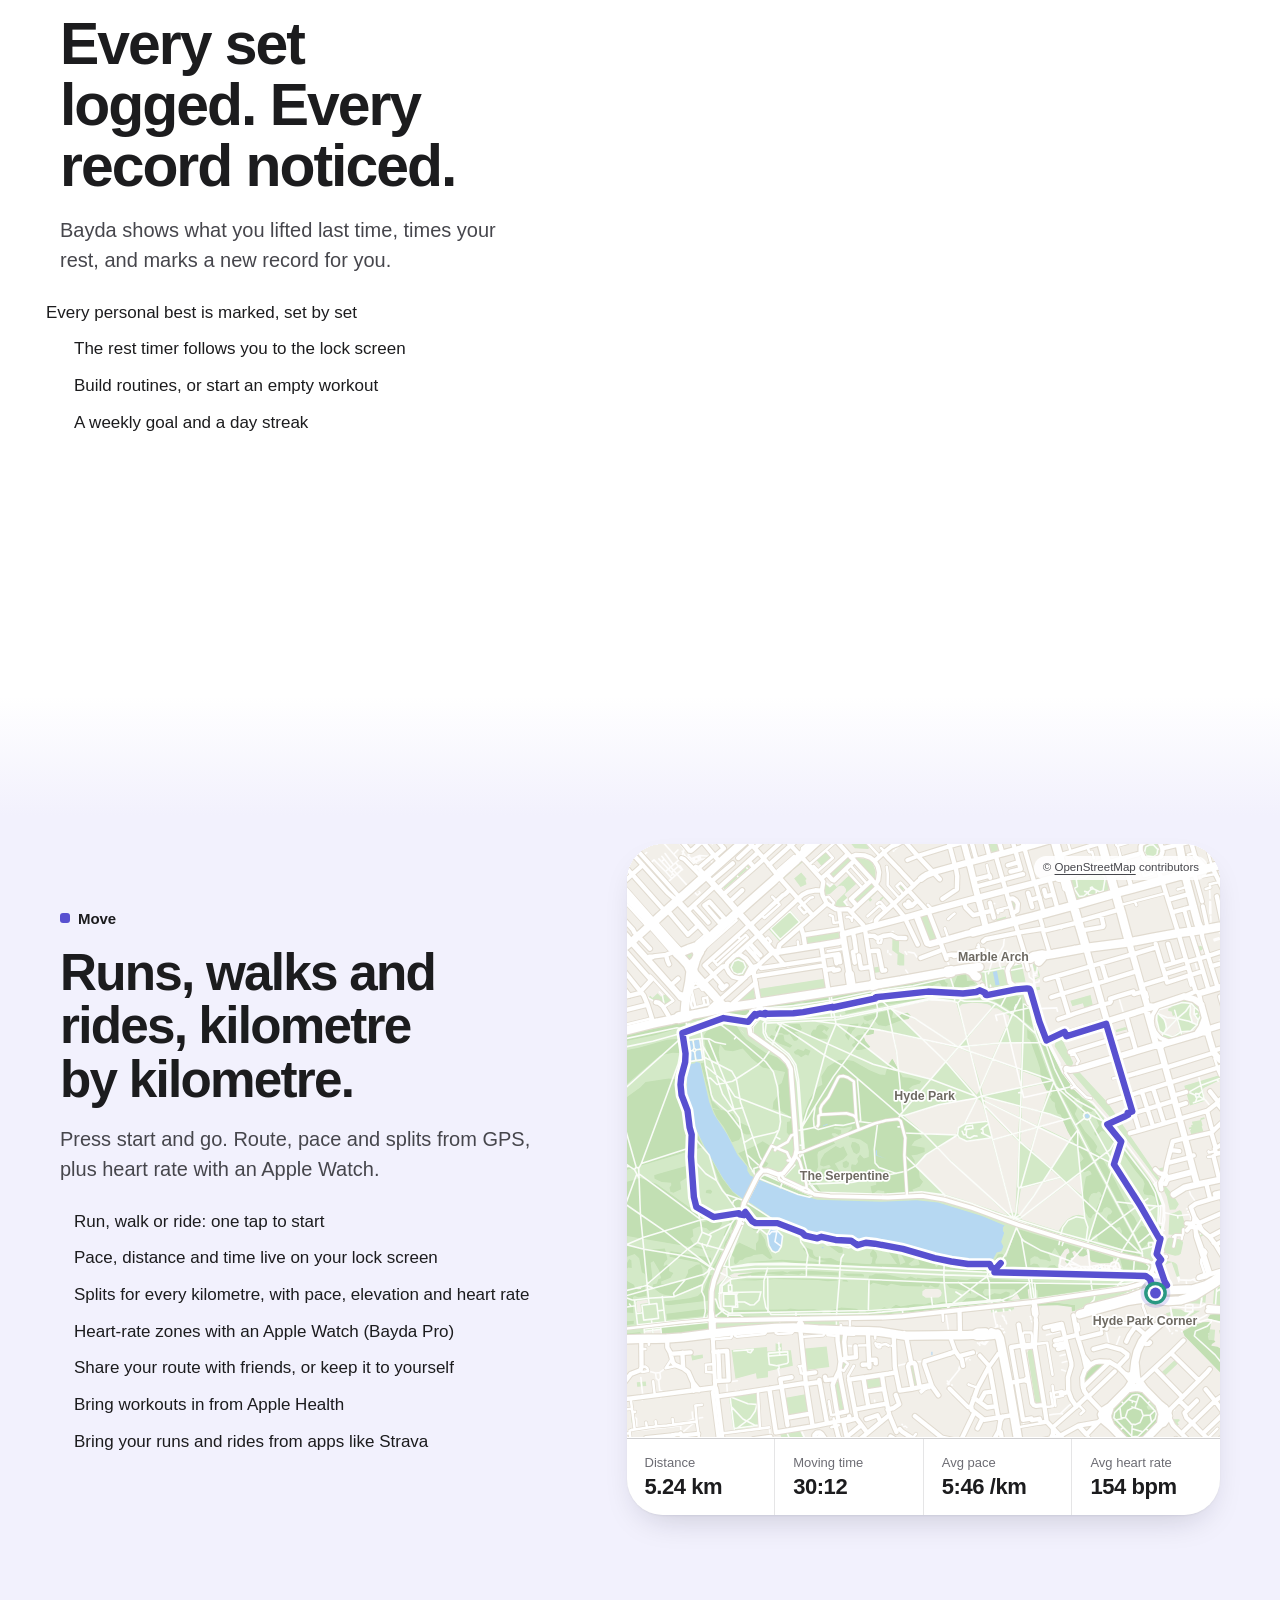
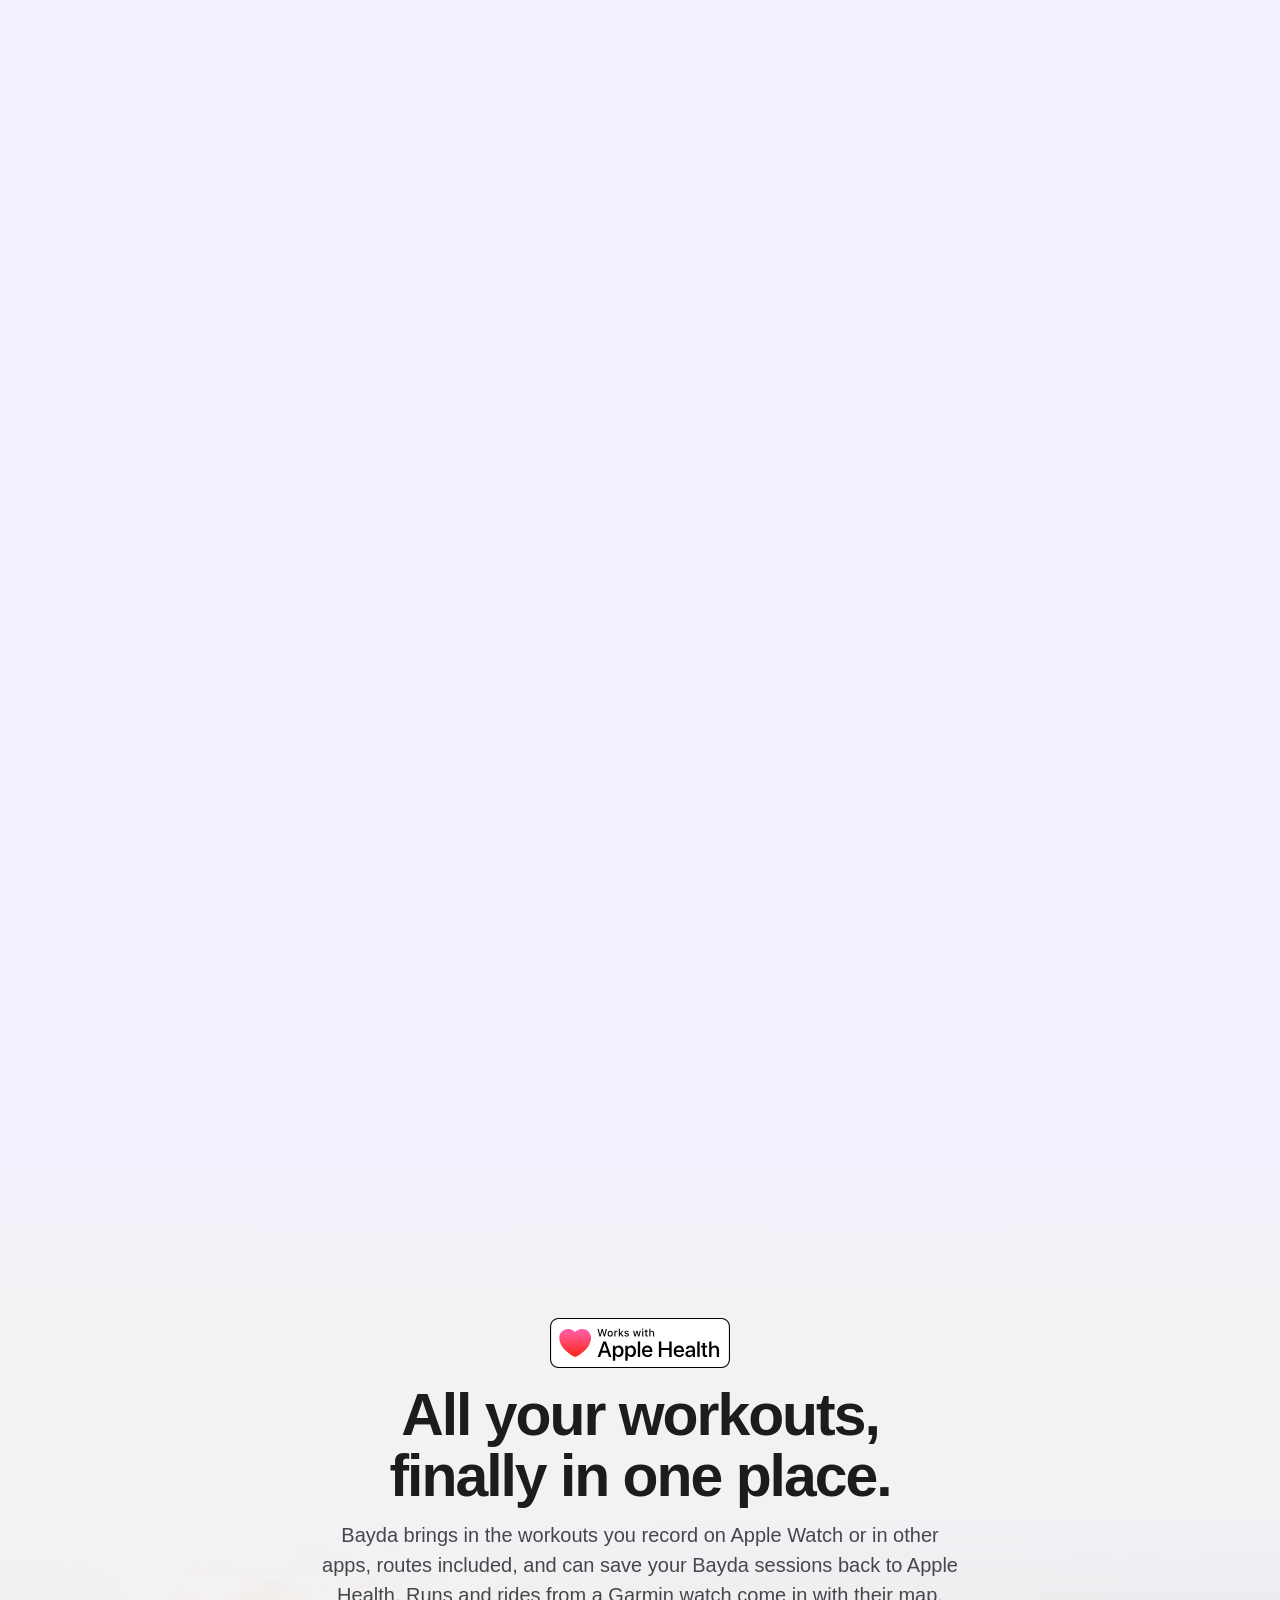
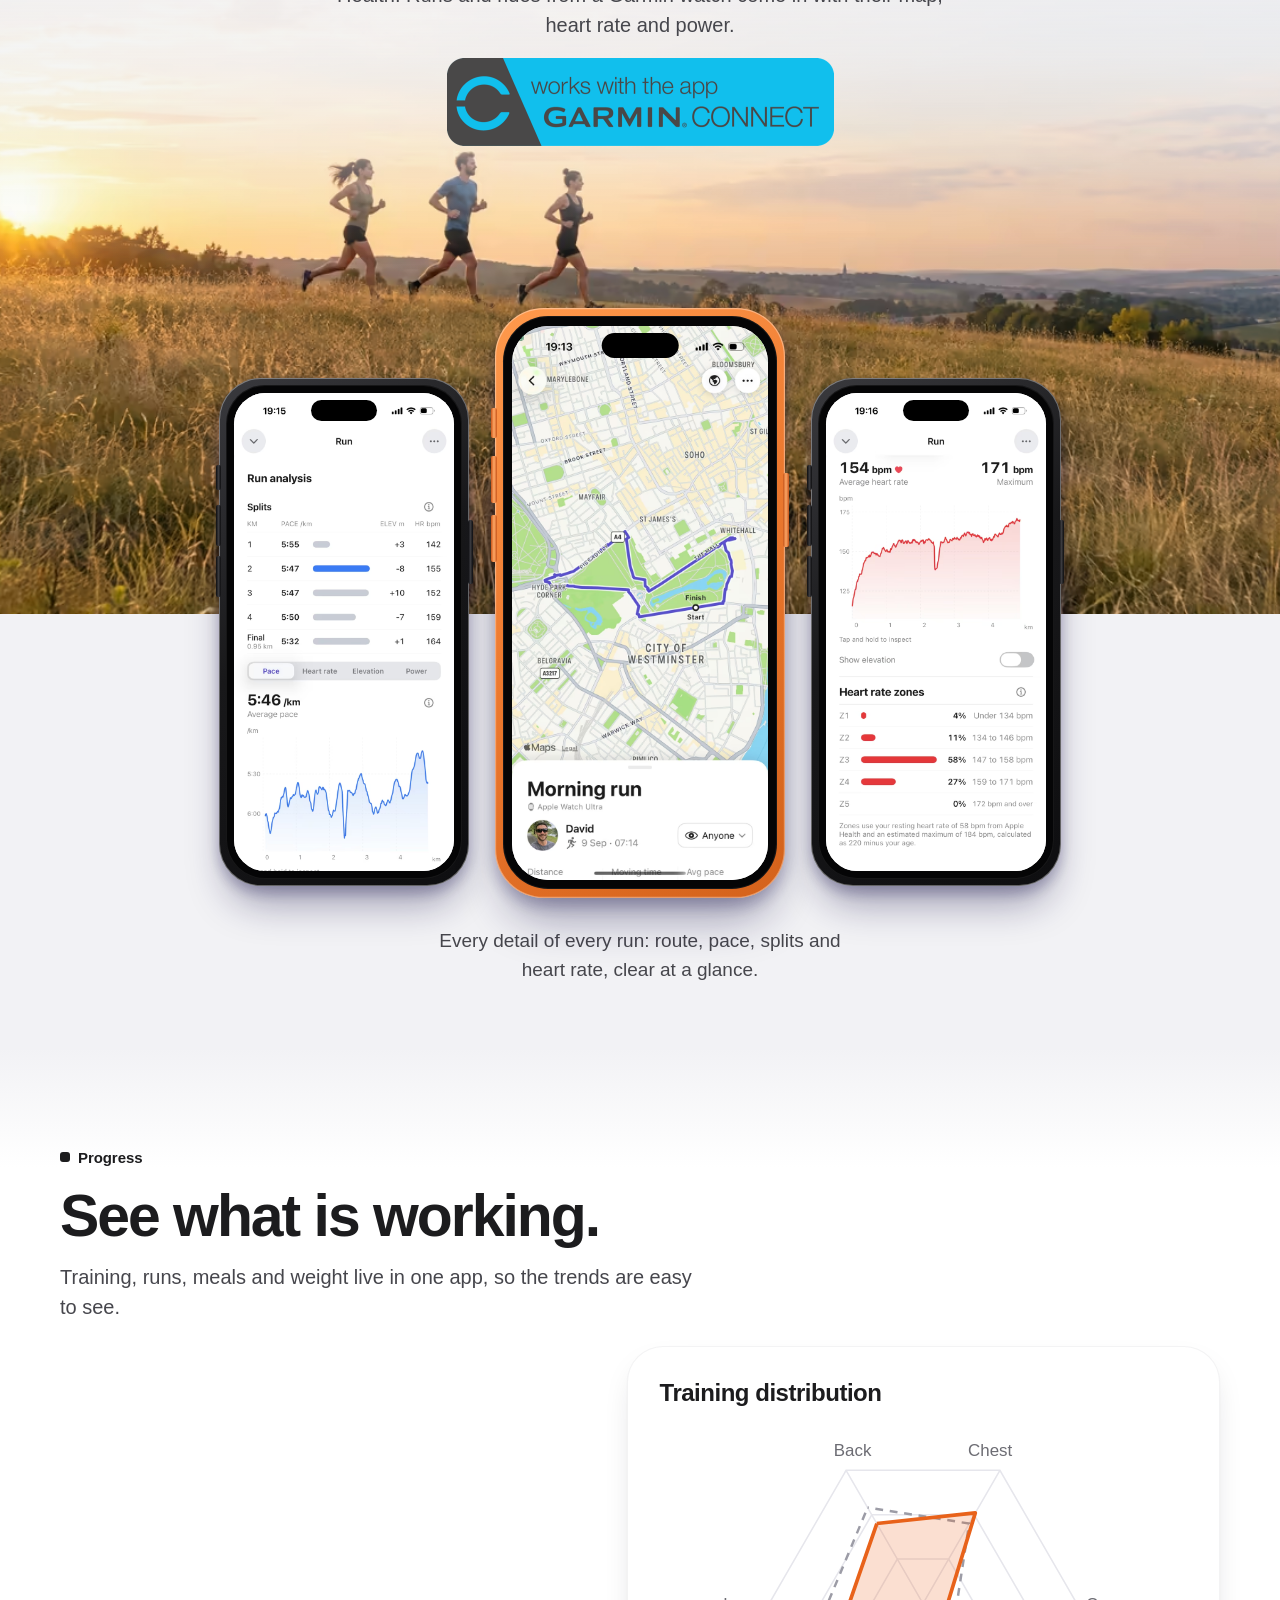
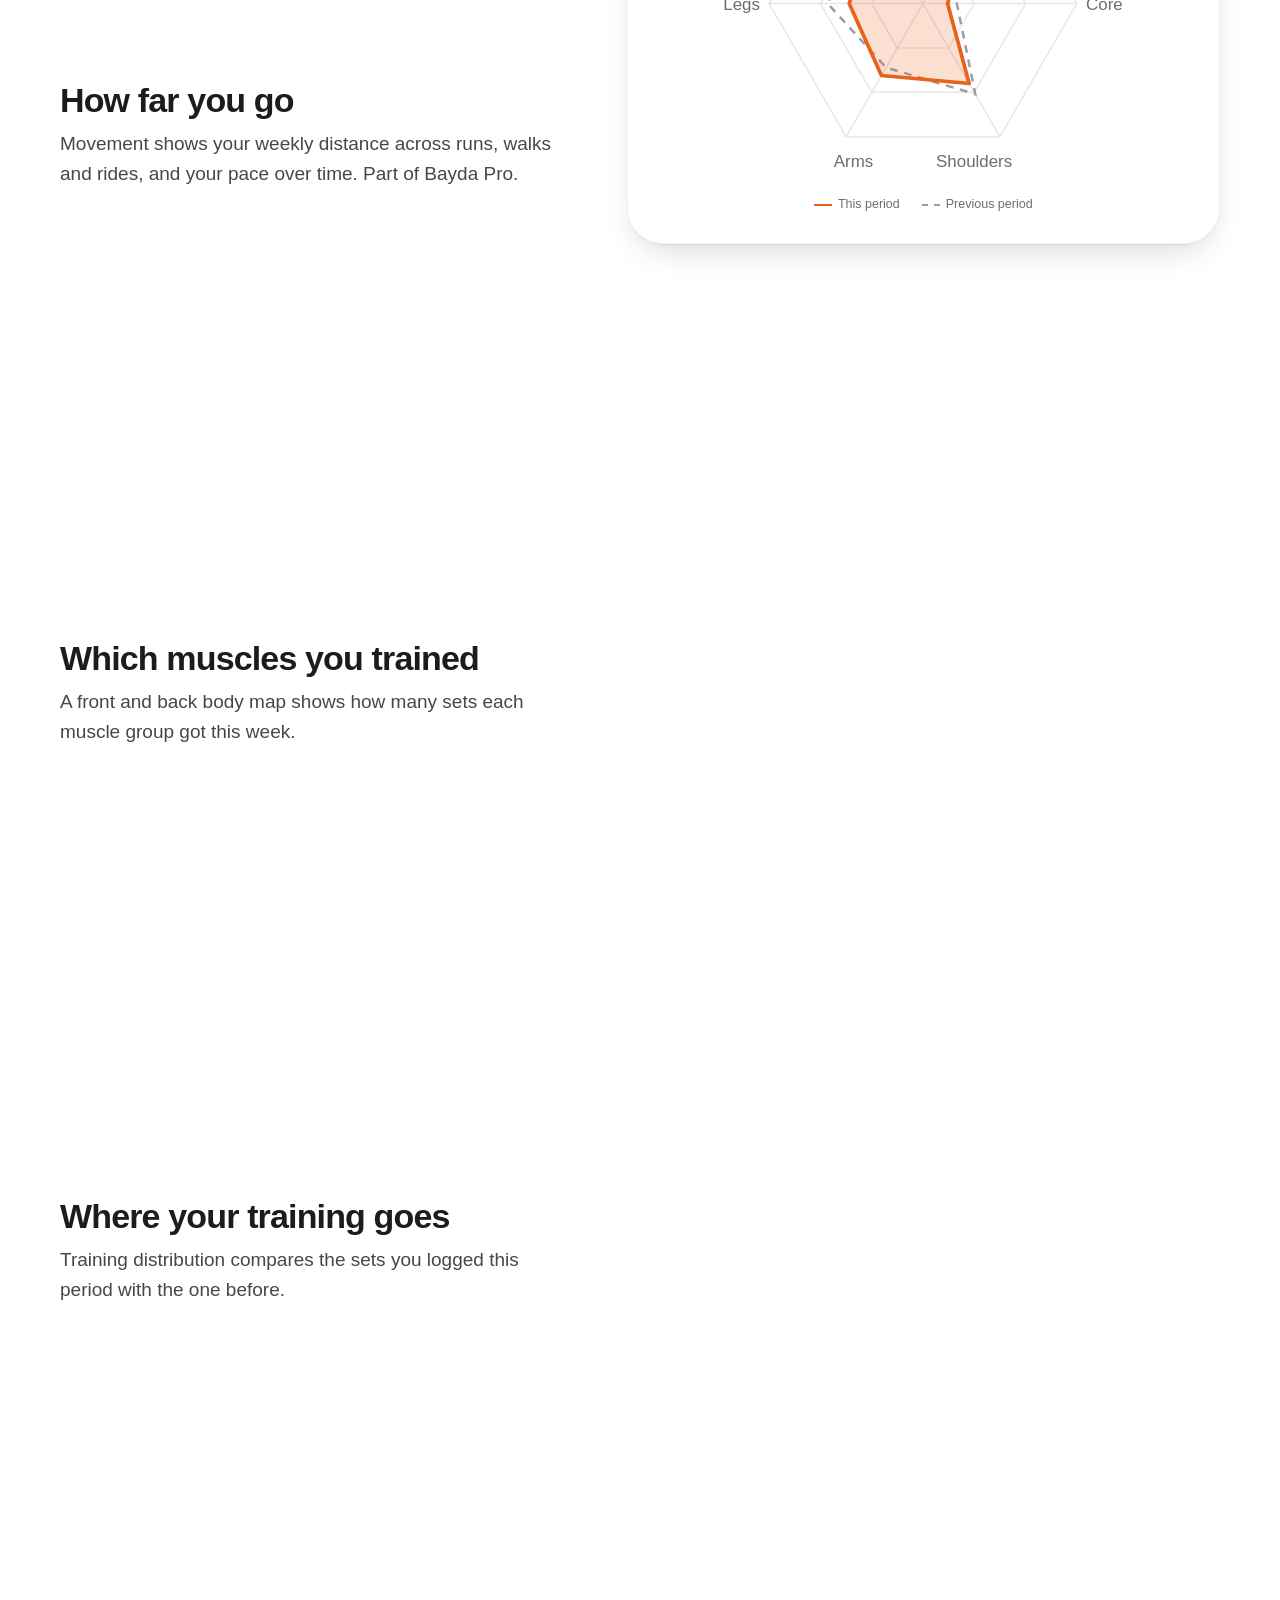
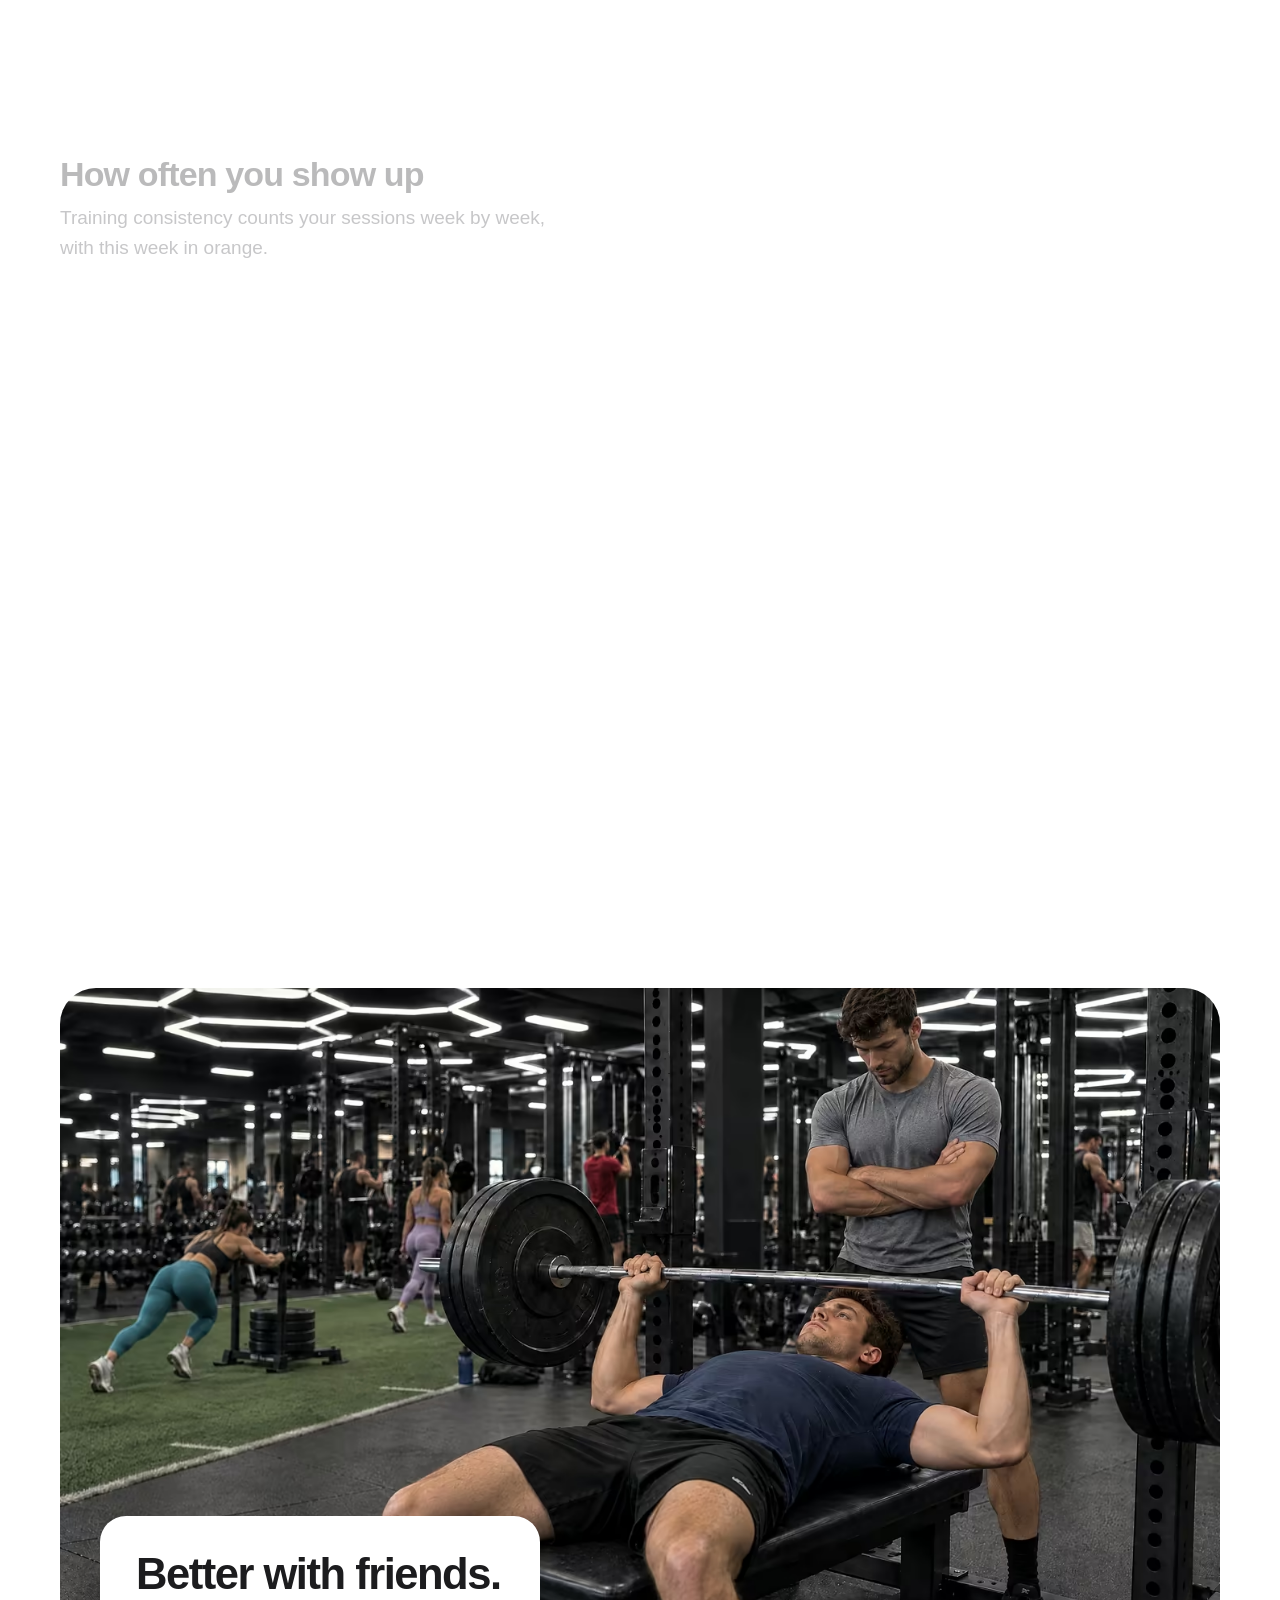
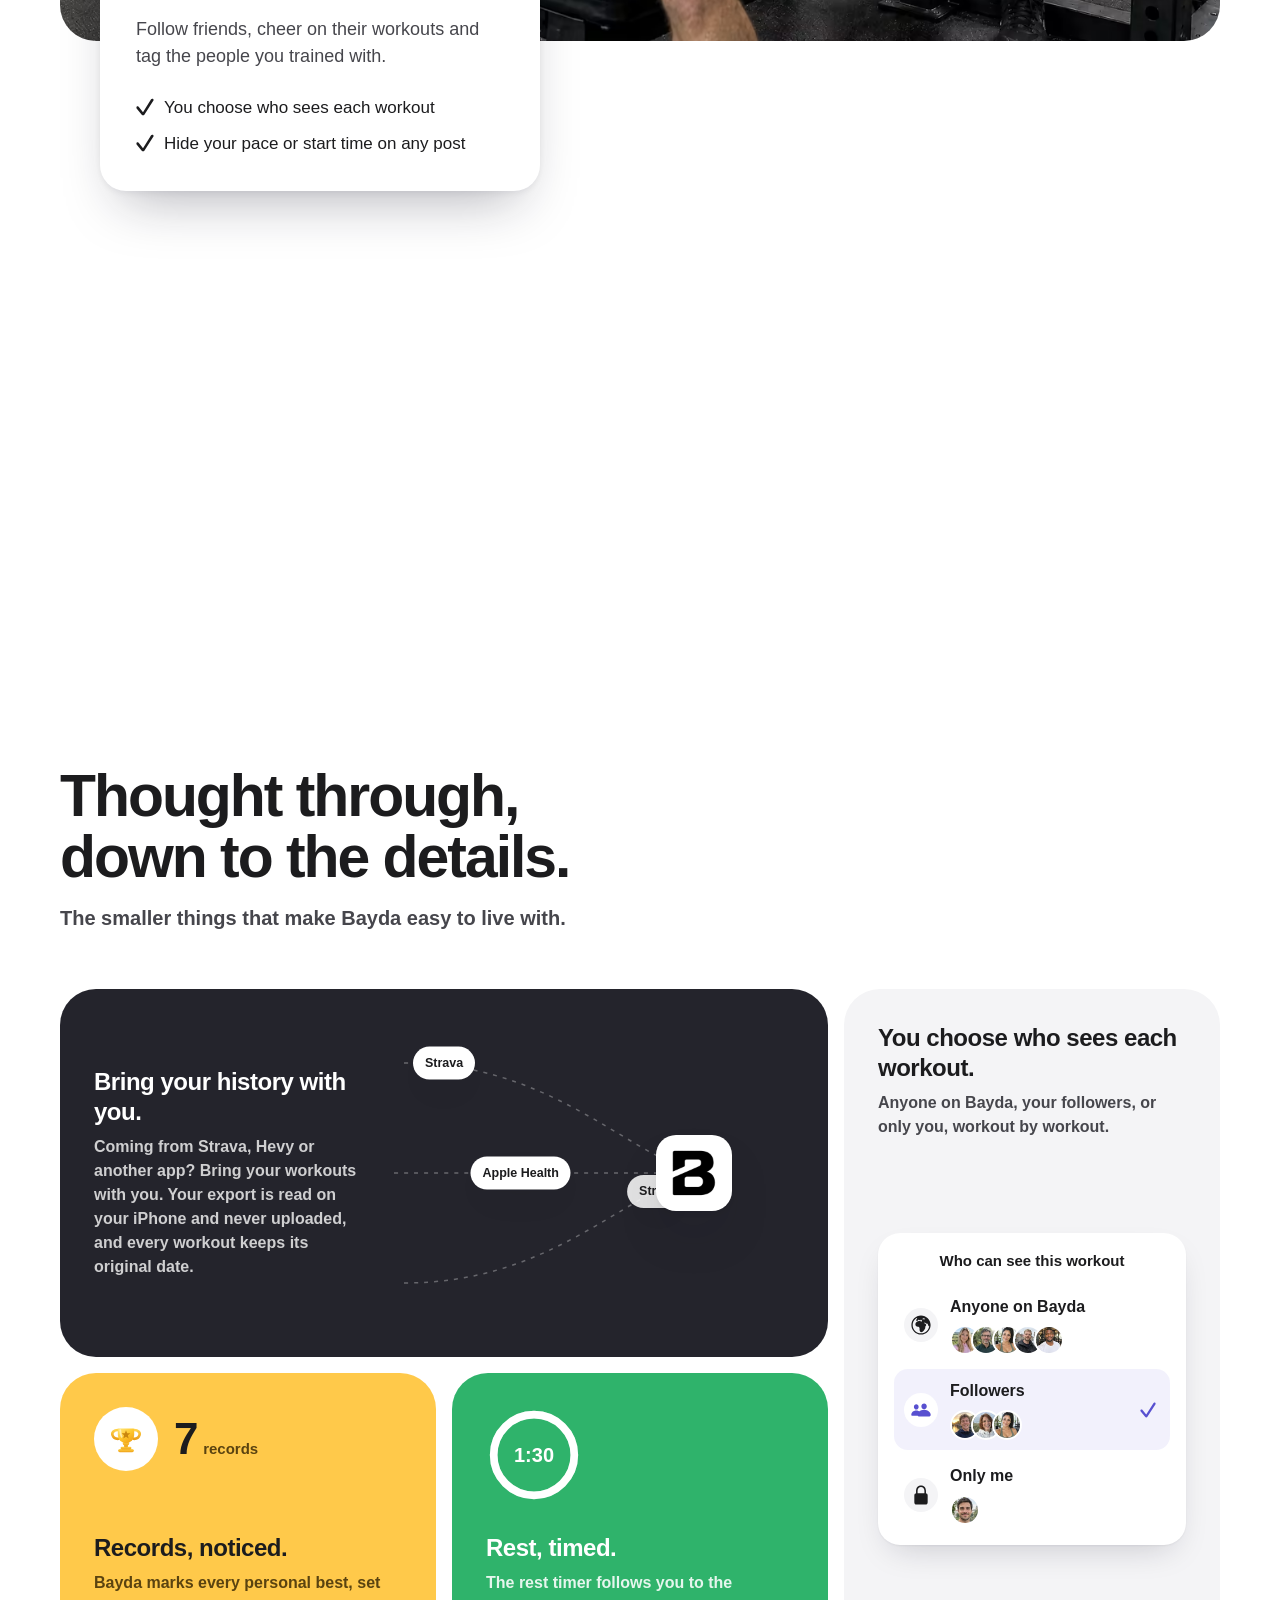
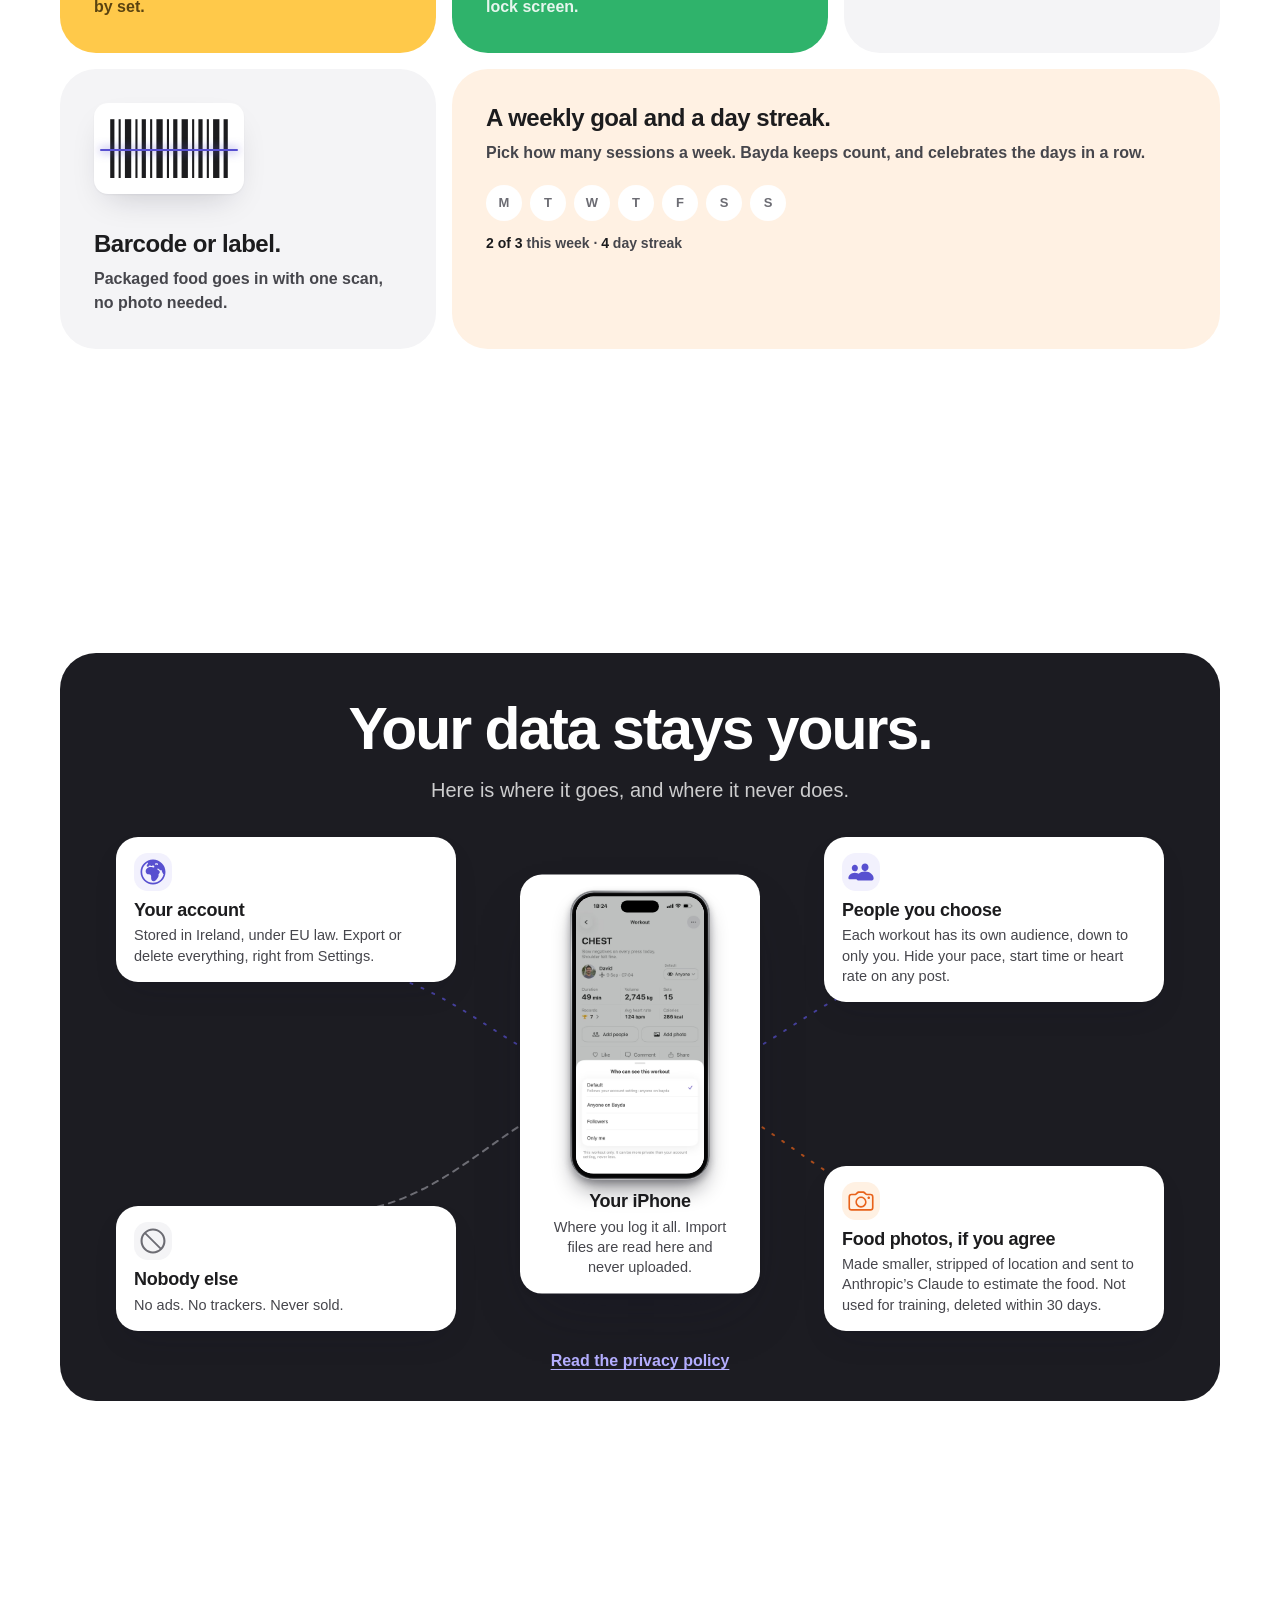
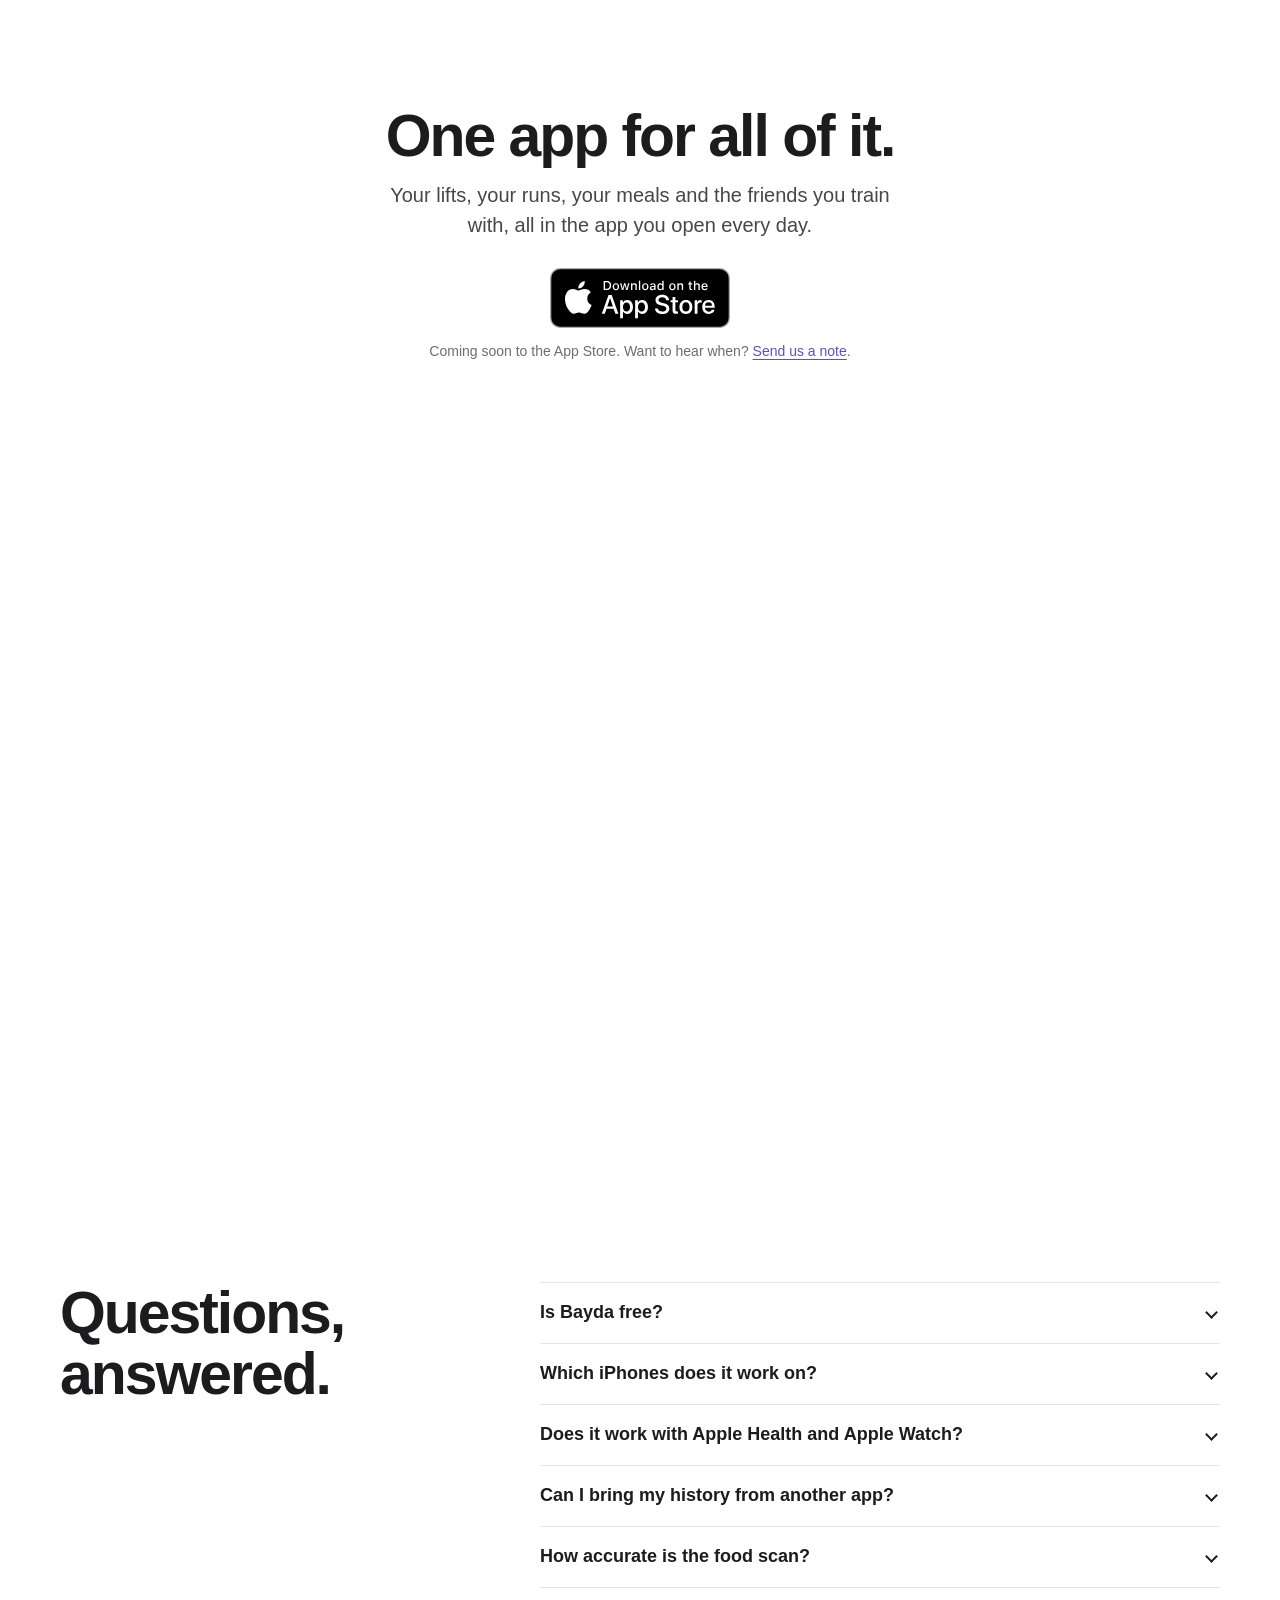
==== commit 3787e472: "Publish site from dc7de586" ====
--- a/index.html
+++ b/index.html
@@ -342,7 +342,7 @@
                 <li><svg width="18" height="18" aria-hidden="true"><use href="#i-check"/></svg><span>Run, walk or ride: one tap to start</span></li>
                 <li><svg width="18" height="18" aria-hidden="true"><use href="#i-check"/></svg><span>Pace, distance and time live on your lock screen</span></li>
                 <li><svg width="18" height="18" aria-hidden="true"><use href="#i-check"/></svg><span>Splits for every kilometre, with pace, elevation and heart rate</span></li>
-                <li><svg width="18" height="18" aria-hidden="true"><use href="#i-check"/></svg><span>Heart-rate zones with an Apple Watch</span></li>
+                <li><svg width="18" height="18" aria-hidden="true"><use href="#i-check"/></svg><span>Heart-rate zones with an Apple Watch (Bayda Pro)</span></li>
                 <li><svg width="18" height="18" aria-hidden="true"><use href="#i-check"/></svg><span>Share your route with friends, or keep it to yourself</span></li>
                 <li><svg width="18" height="18" aria-hidden="true"><use href="#i-check"/></svg><span>Bring workouts in from Apple Health</span></li>
                 <li><svg width="18" height="18" aria-hidden="true"><use href="#i-check"/></svg><span>Bring your runs and rides from apps like Strava</span></li>
@@ -436,7 +436,7 @@
           <ol class="prog-steps">
             <li class="pstep" data-step="0">
               <h3>How far you go</h3>
-              <p>Movement shows your weekly distance across runs, walks and rides, and your pace over time.</p>
+              <p>Movement shows your weekly distance across runs, walks and rides, and your pace over time. Part of Bayda Pro.</p>
               <div class="pcard pc-move">
                 <p class="pc-t">Movement overview</p>
                 <p class="pc-big"><strong>7.4 km</strong> · 1h 12m · 4 activities</p>
@@ -636,7 +636,7 @@
           <h2 id="faq-h">Questions, answered.</h2>
         </div>
         <div class="faq">
-<details><summary>Is Bayda free?</summary><p>Bayda is in testing right now, and testers use all of it for free. If any part of it costs money later, the App Store will show you the price before you pay anything.</p></details>
+<details><summary>Is Bayda free?</summary><p>Bayda is free to download and use. Free keeps your workouts, runs and meals, your heart rate, elevation and power on every run, one AI food scan, and up to three routines. Bayda Pro adds unlimited AI food scans and routines, recipes, heart-rate zones, the Movement overview, and comparing runs and best efforts. Pro costs &euro;5.99 a month, or &euro;39.99 a year with a 7-day free trial (in supported countries you can pay the yearly plan as &euro;3.99 a month), or &euro;149.99 once, for life. The App Store shows your price before you pay, and you can cancel any time in your iPhone&rsquo;s Settings.</p></details>
 <details><summary>Which iPhones does it work on?</summary><p>Any iPhone with iOS 18 or later: iPhone XS, iPhone XR, iPhone SE (2nd generation) and every newer model. Bayda is iPhone only for now.</p></details>
 <details><summary>Does it work with Apple Health and Apple Watch?</summary><p>Yes. Bayda can bring in workouts from Apple Health, including the ones you record on Apple Watch or in other apps, with their routes. It can fill in your height and date of birth from Health, and save your Bayda activities back to it if you turn that on. There is no separate Apple Watch app yet.</p></details>
 <details><summary>Can I bring my history from another app?</summary><p>Yes. In Settings, Import your history brings in your workouts from apps like Strava, Hevy and Strong. Your export is read on your iPhone and never uploaded, and every workout keeps its original date.</p></details>
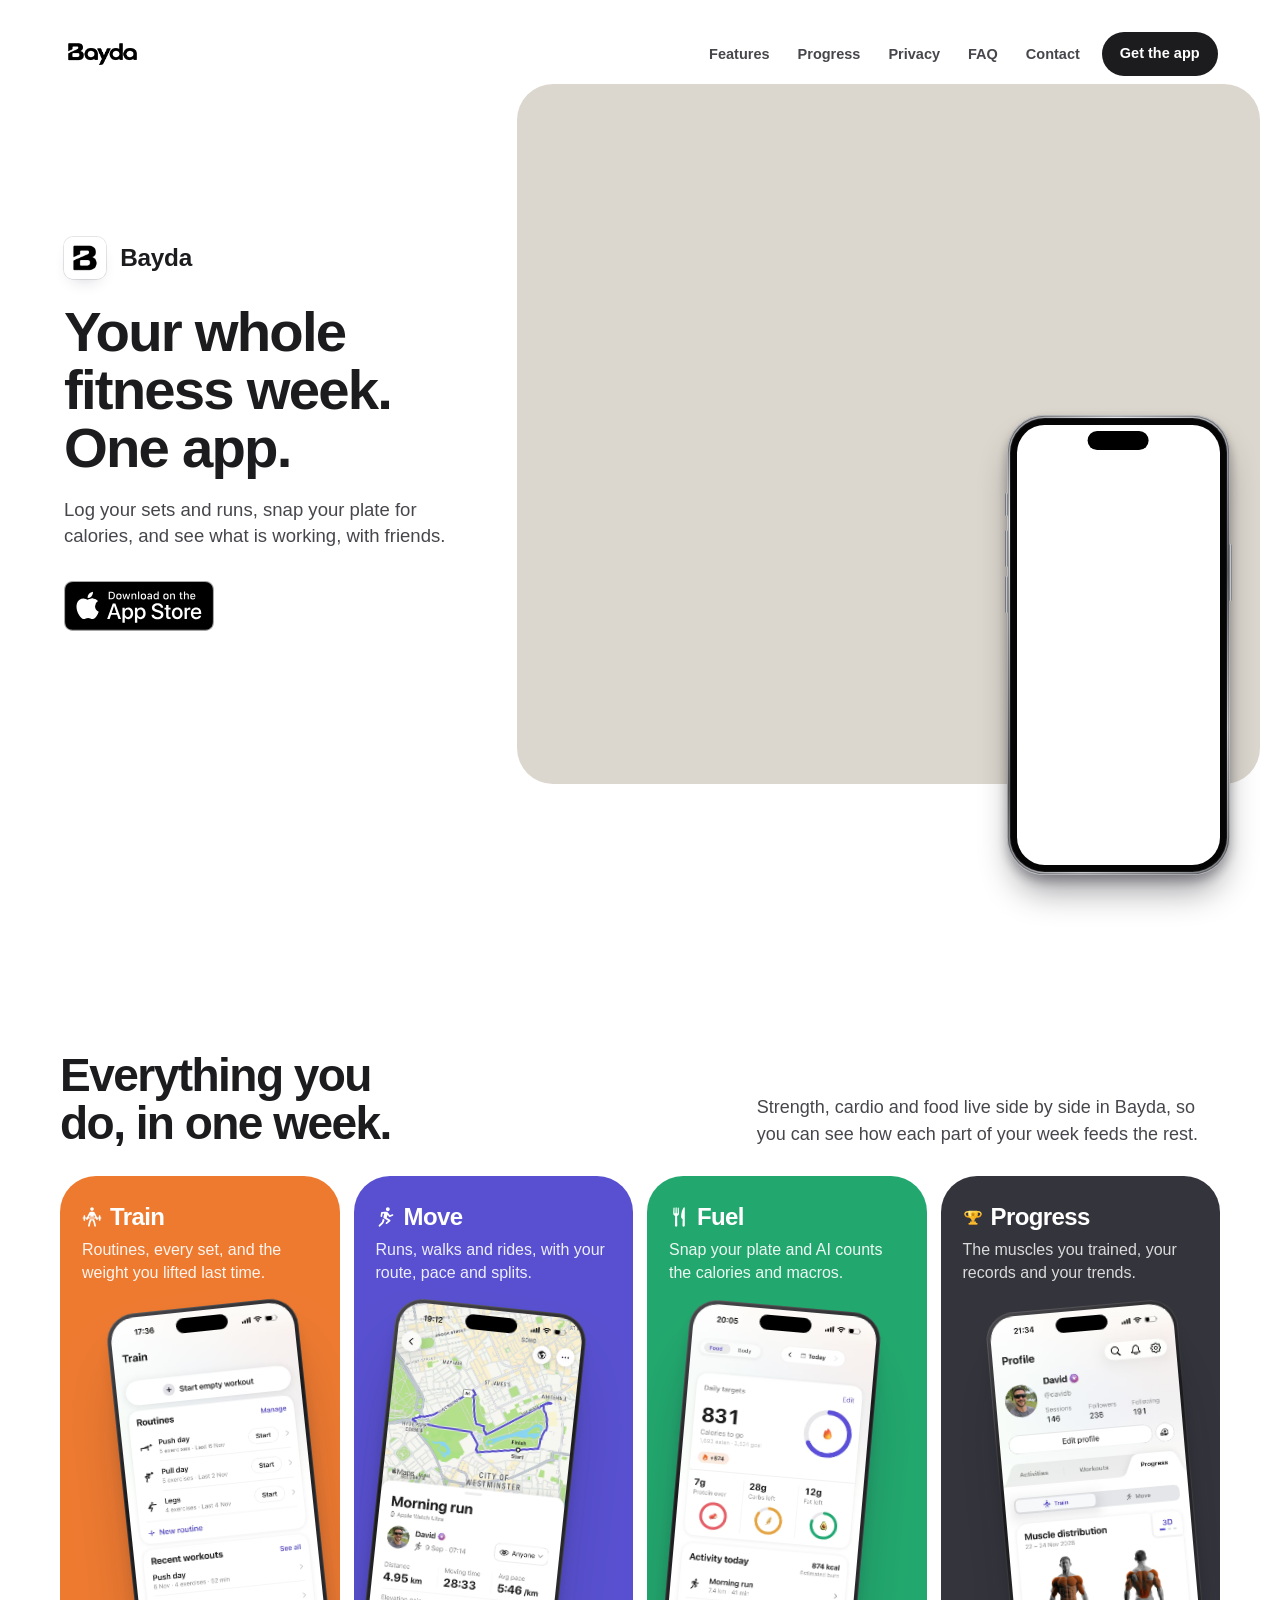
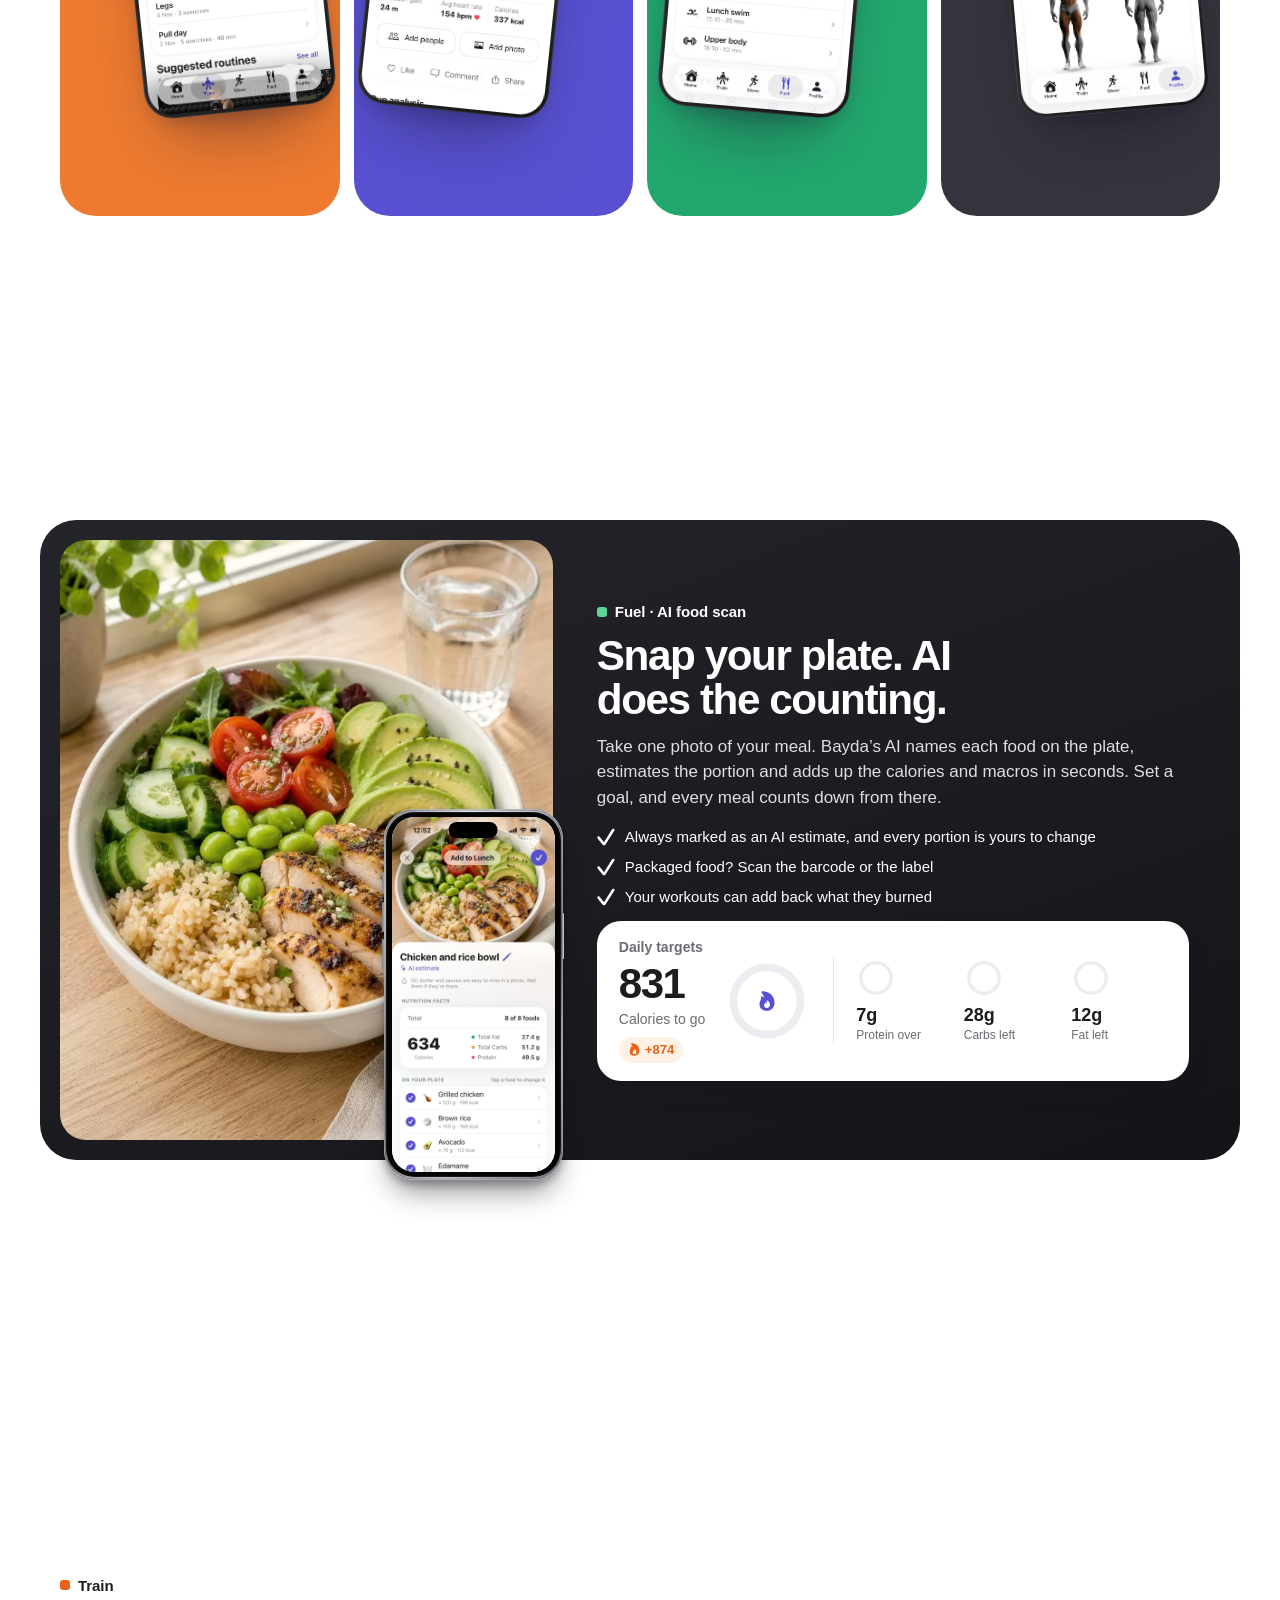
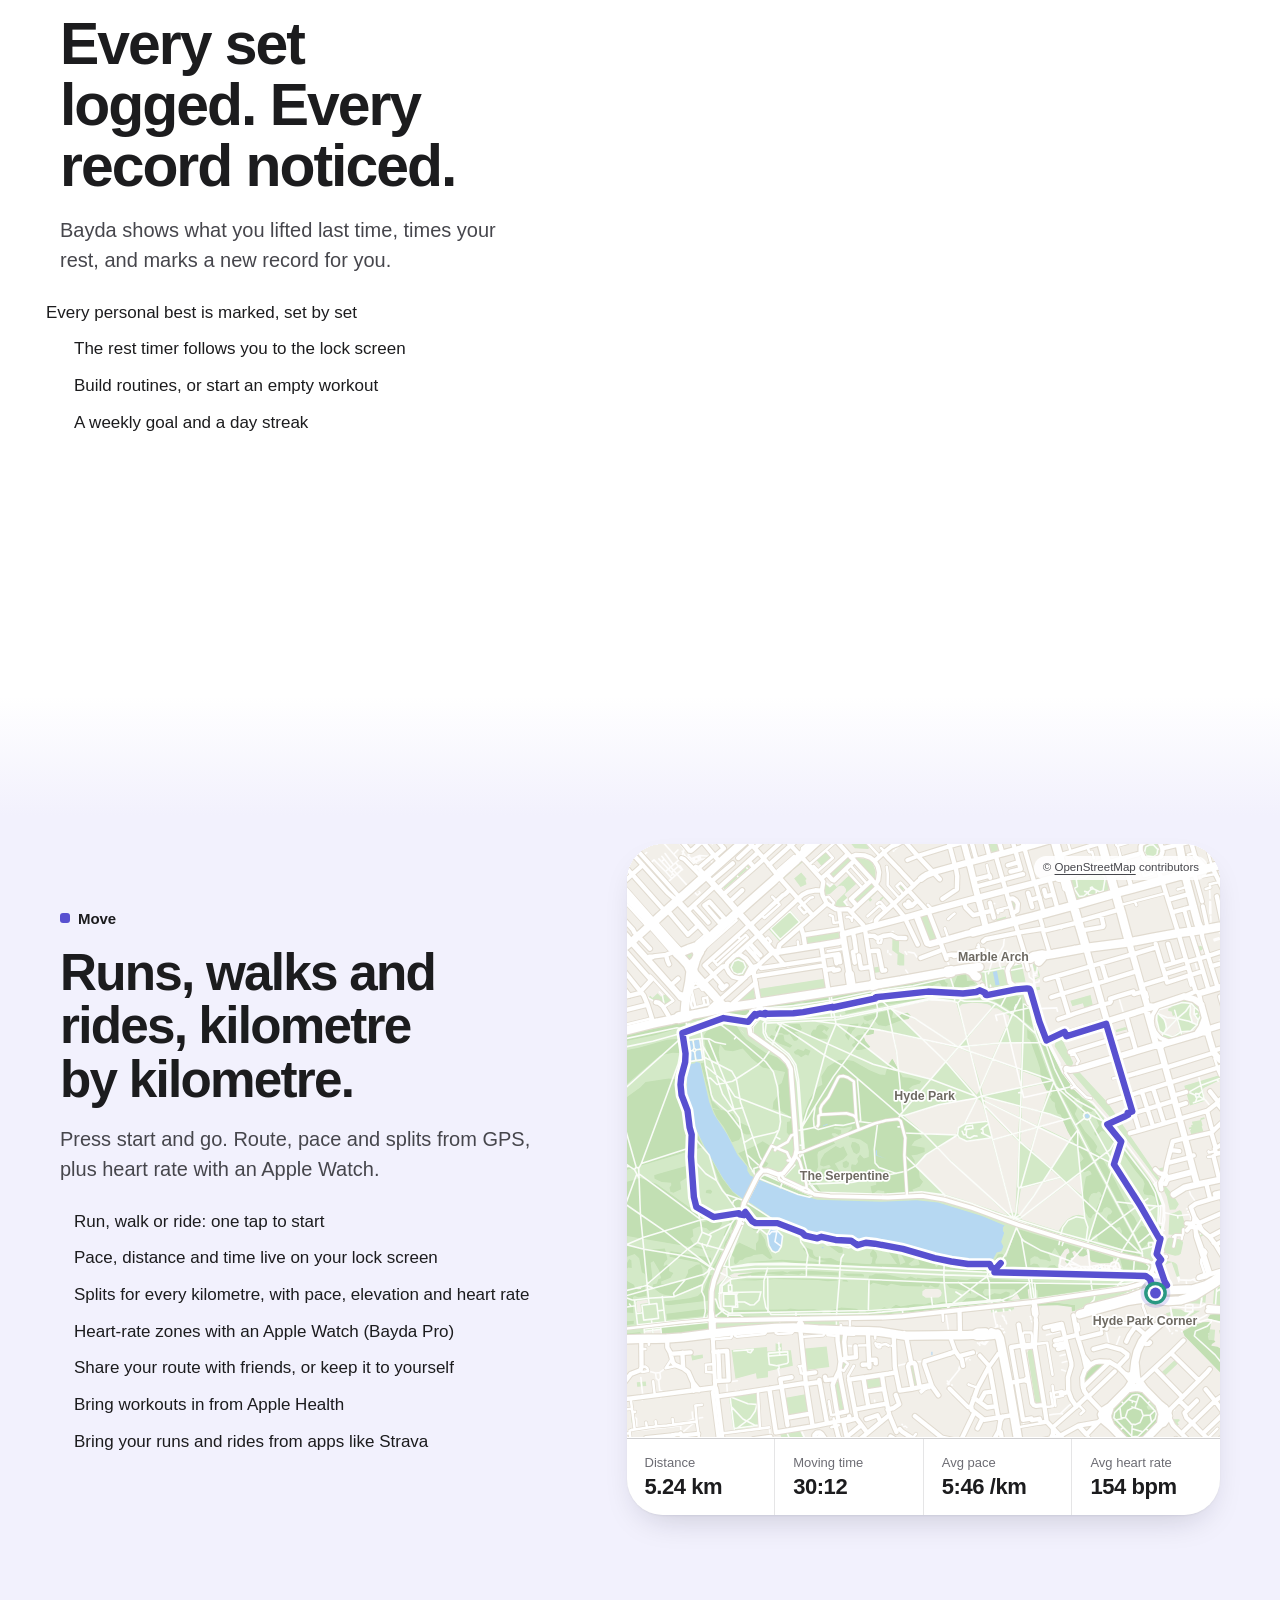
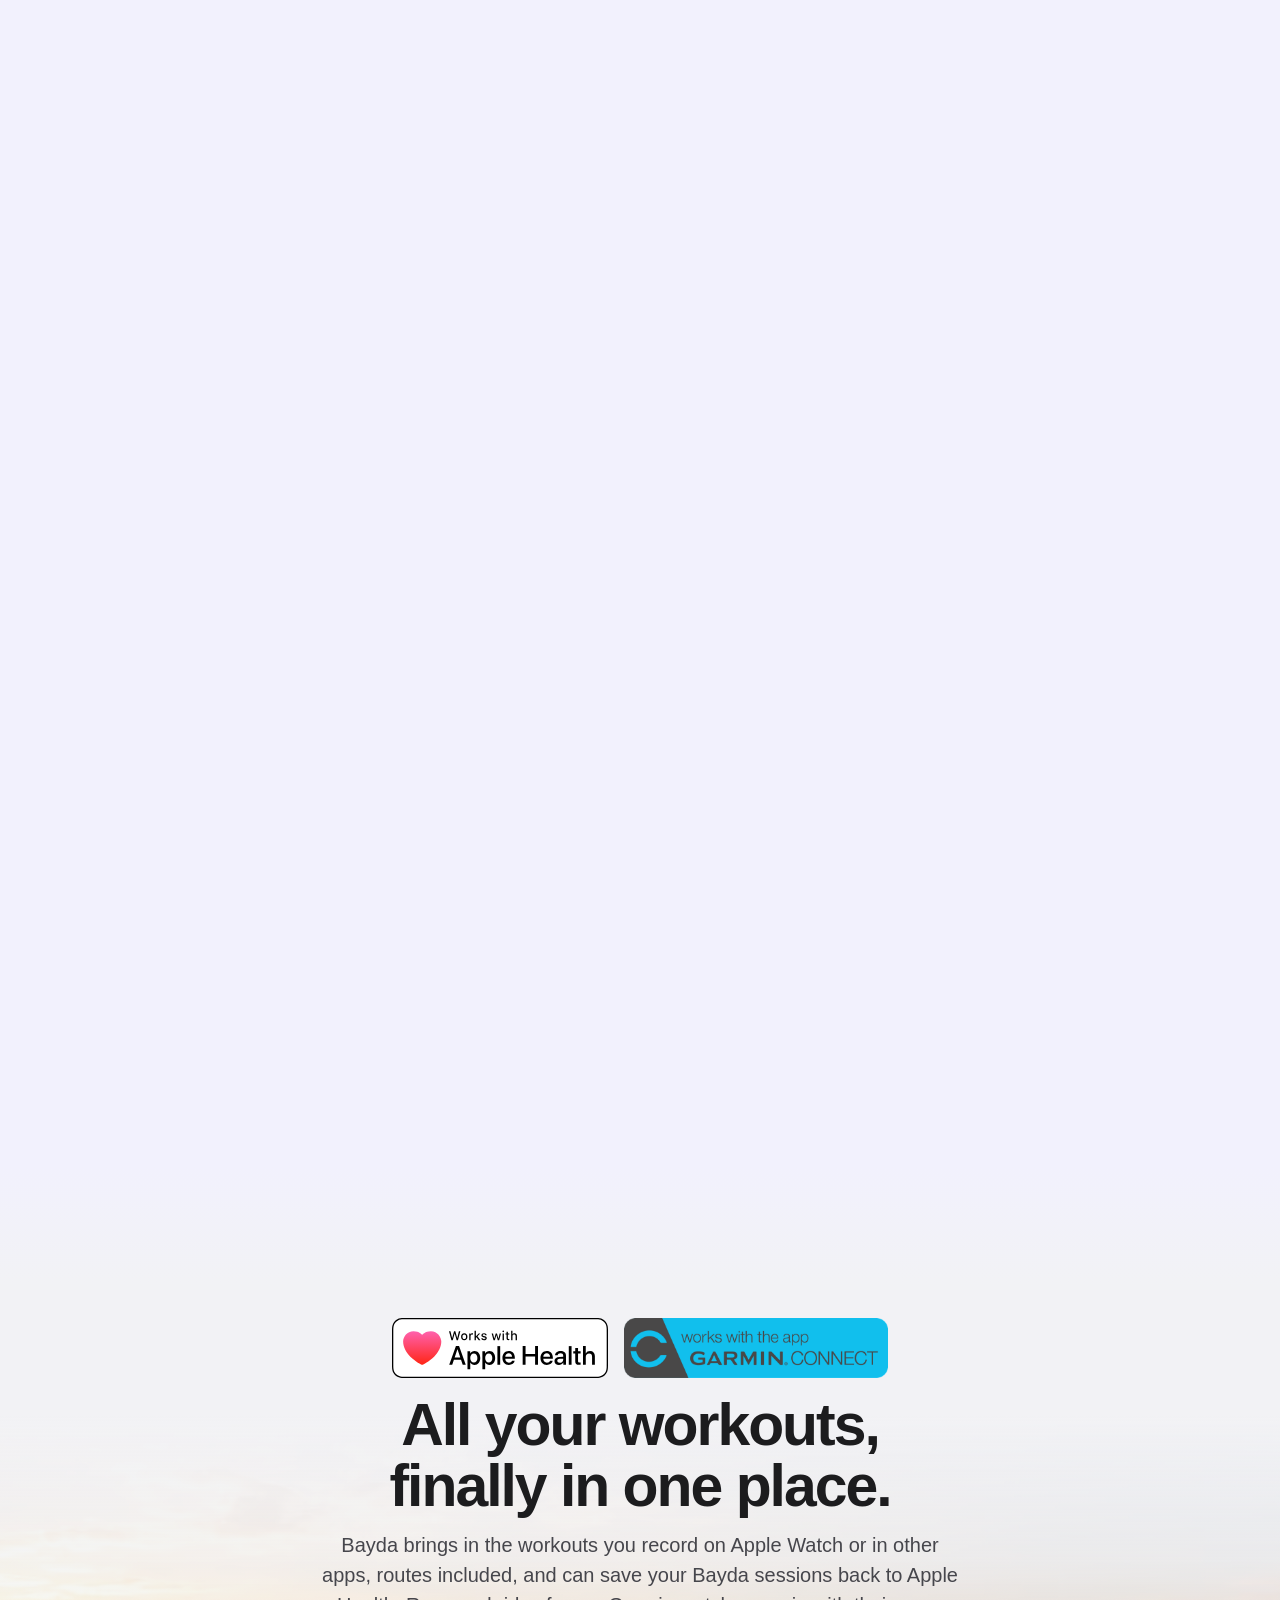
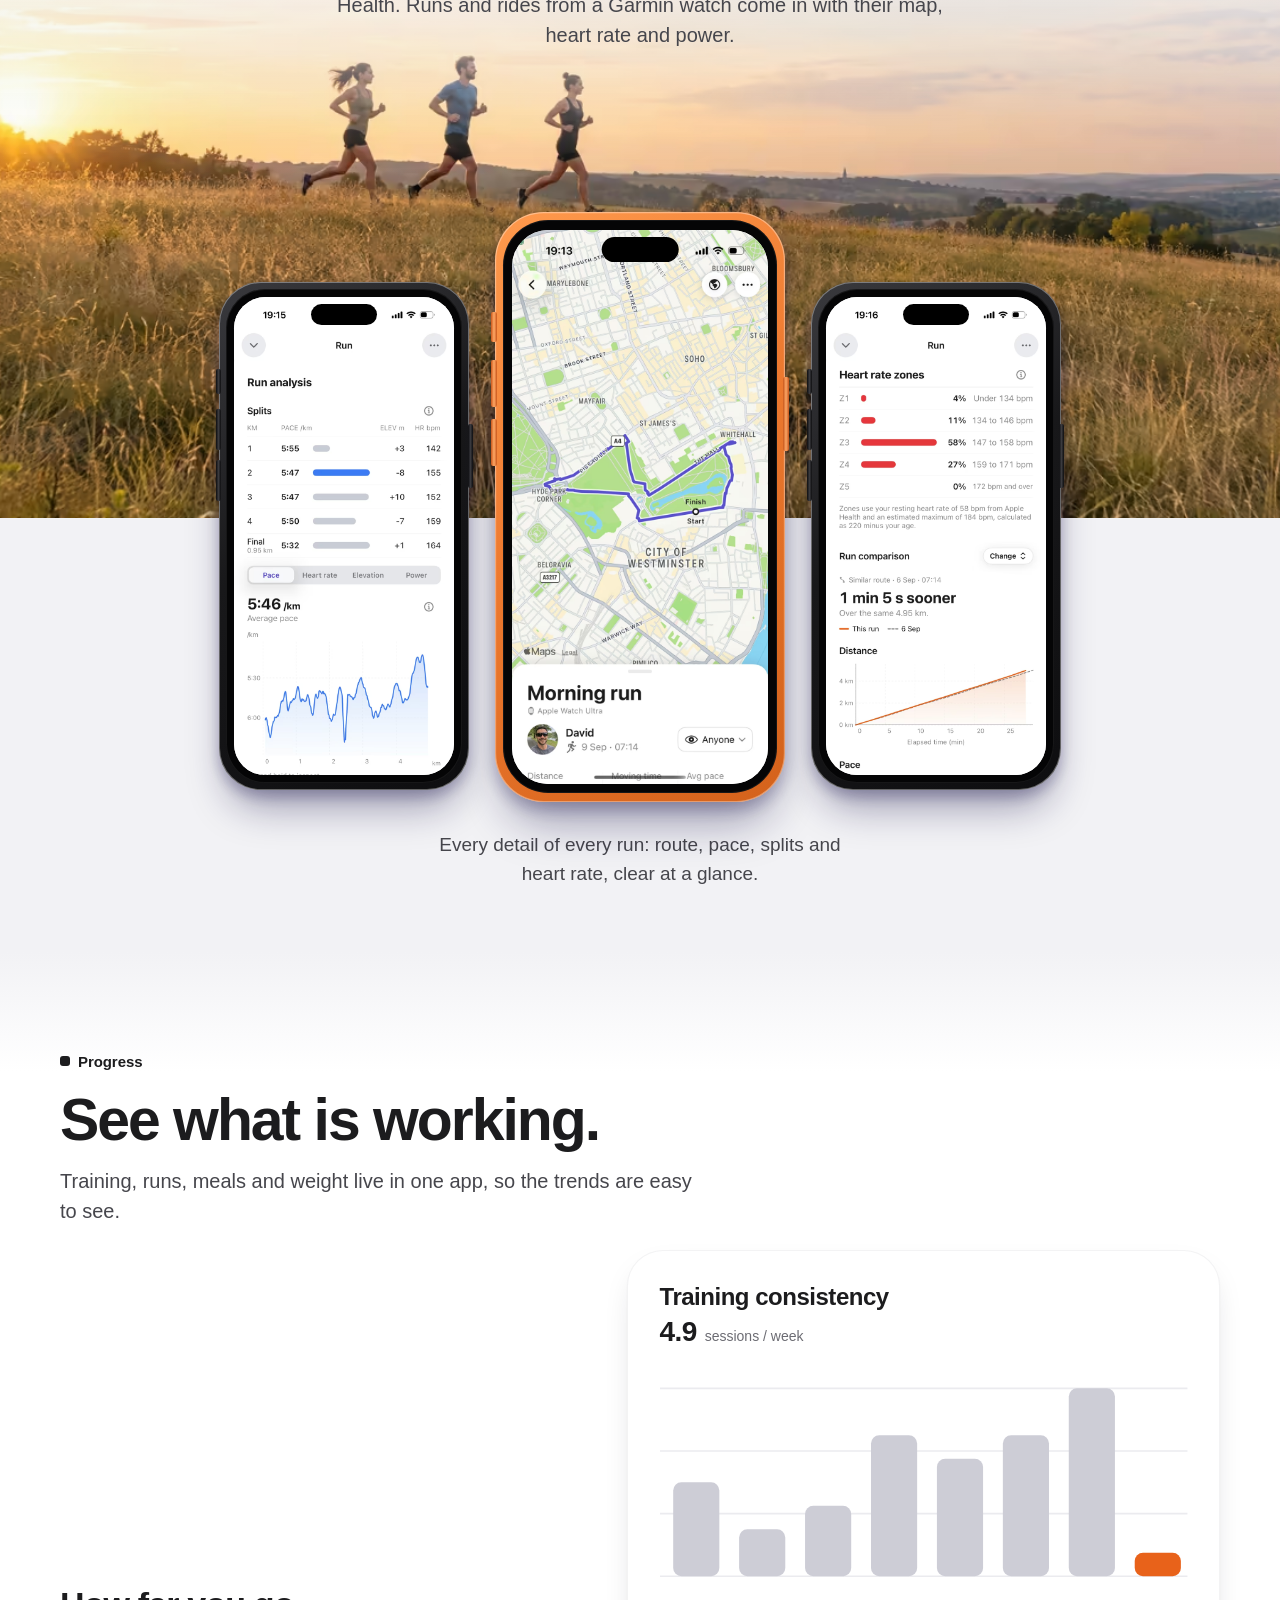
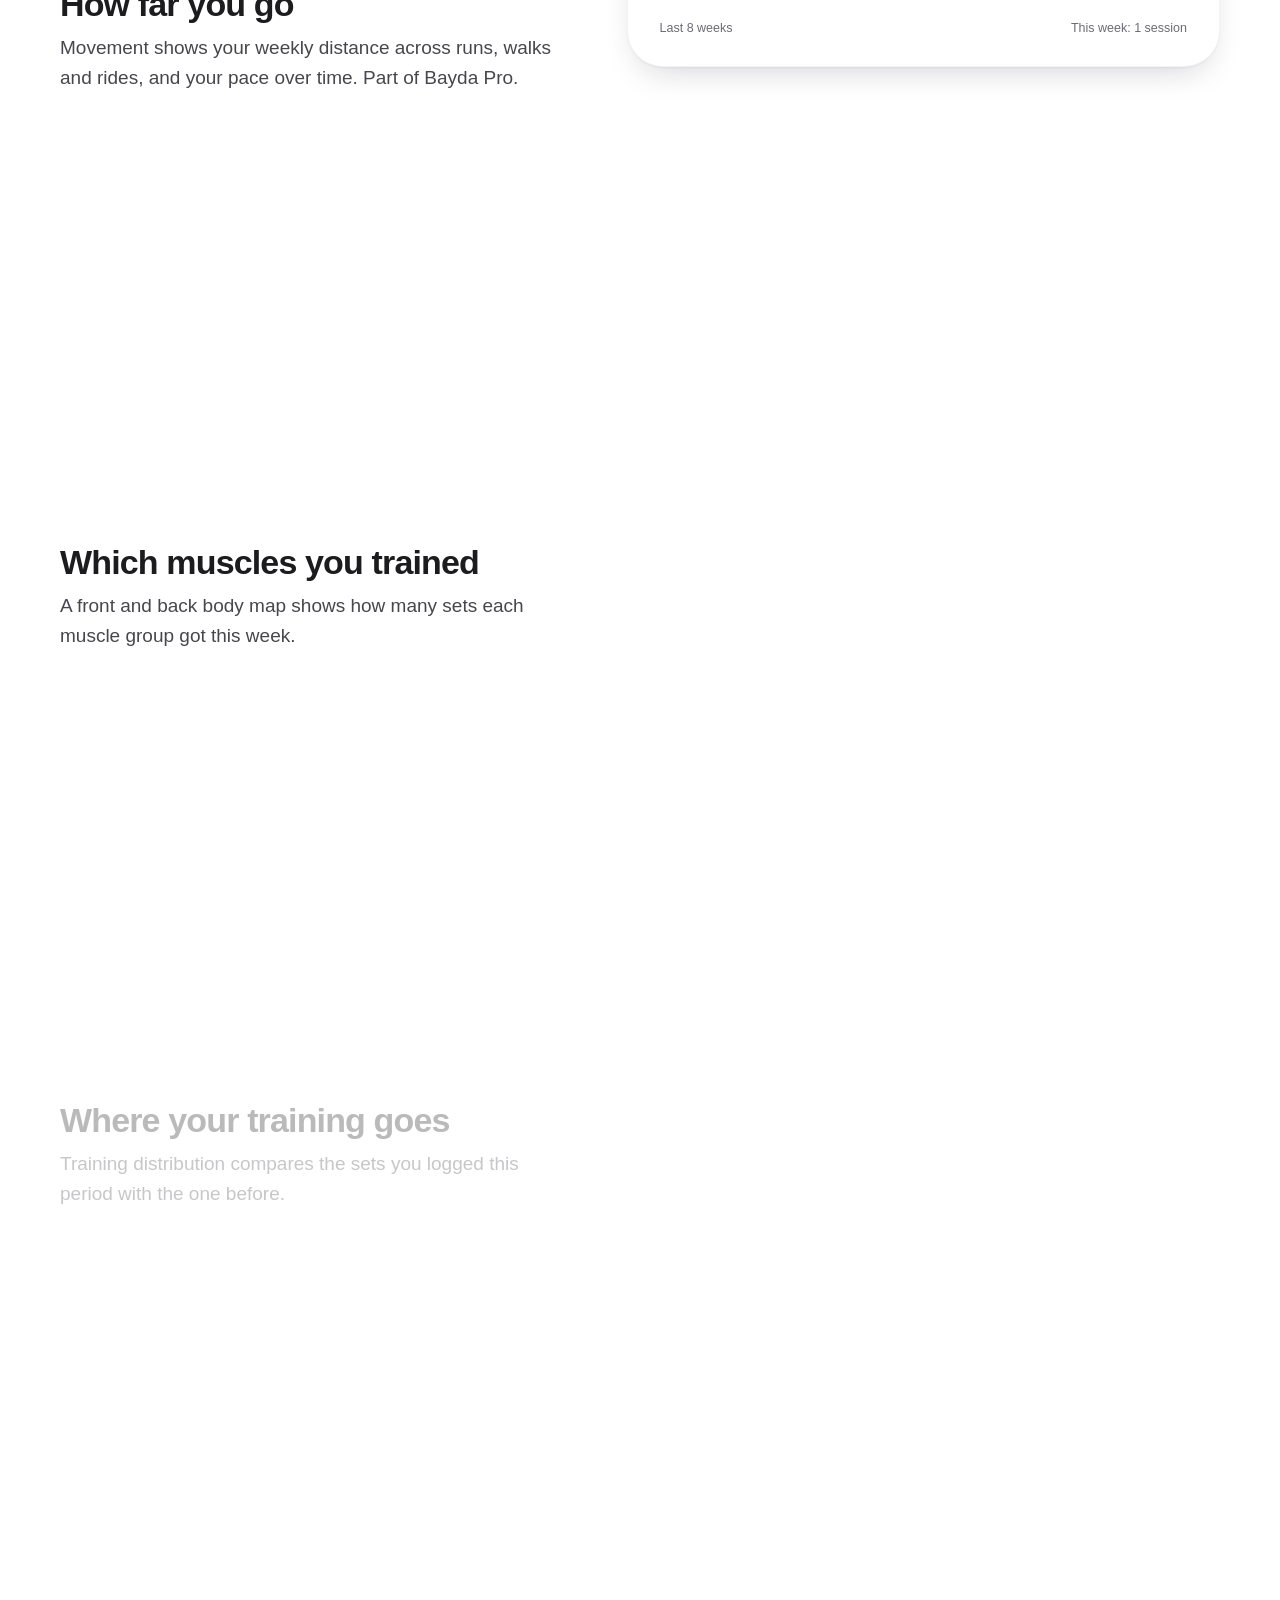
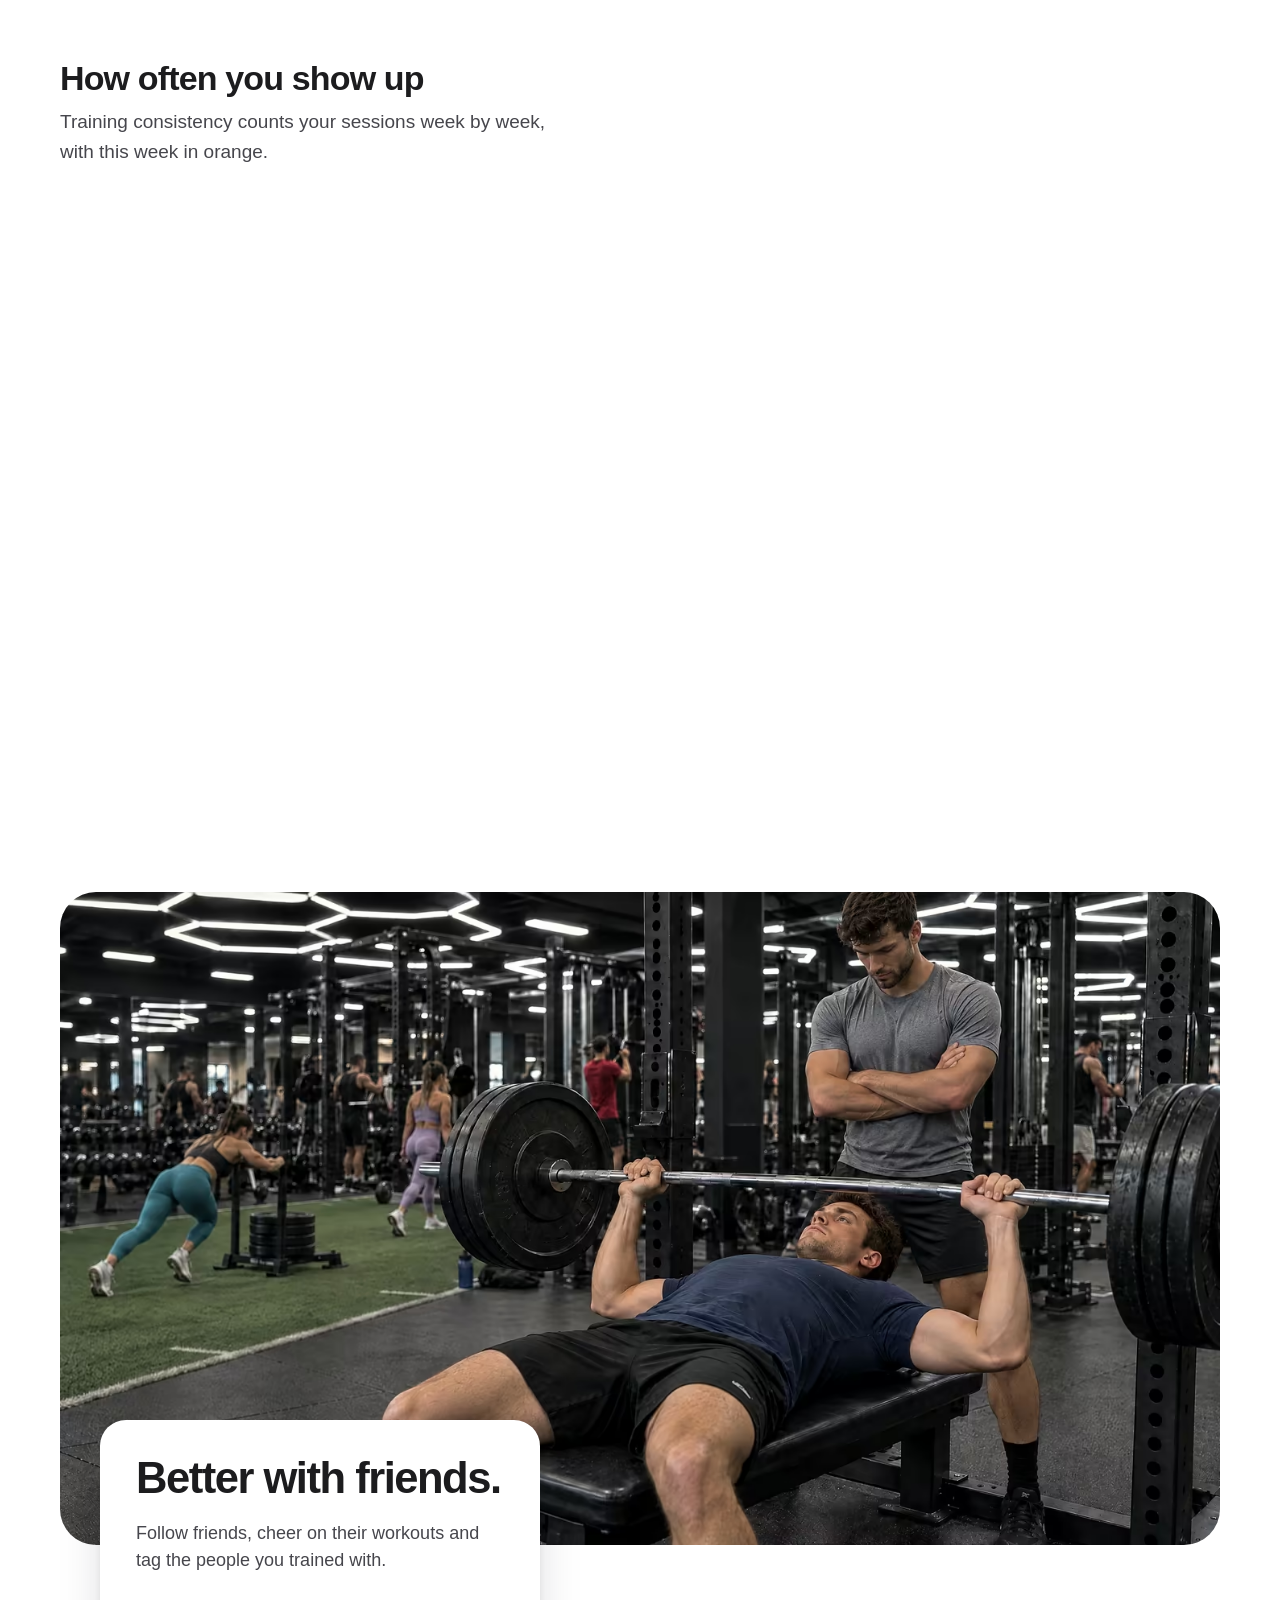
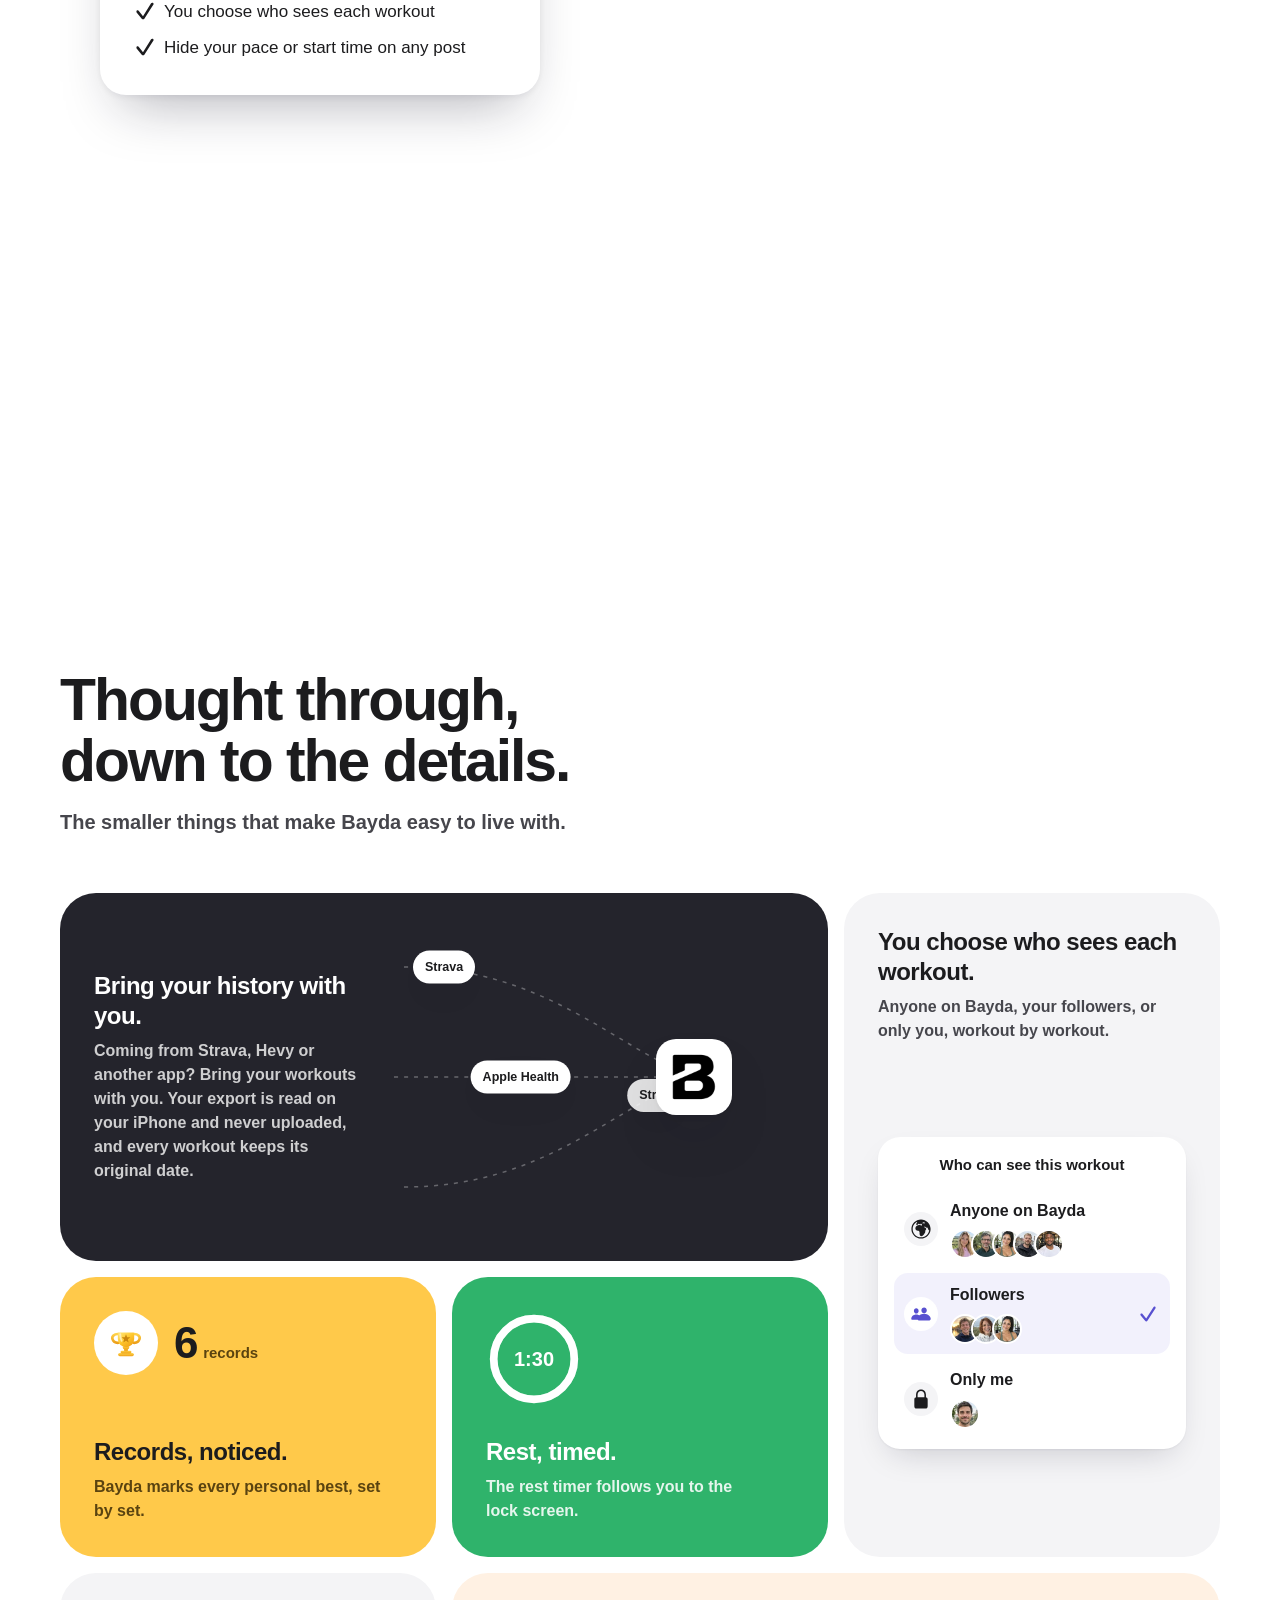
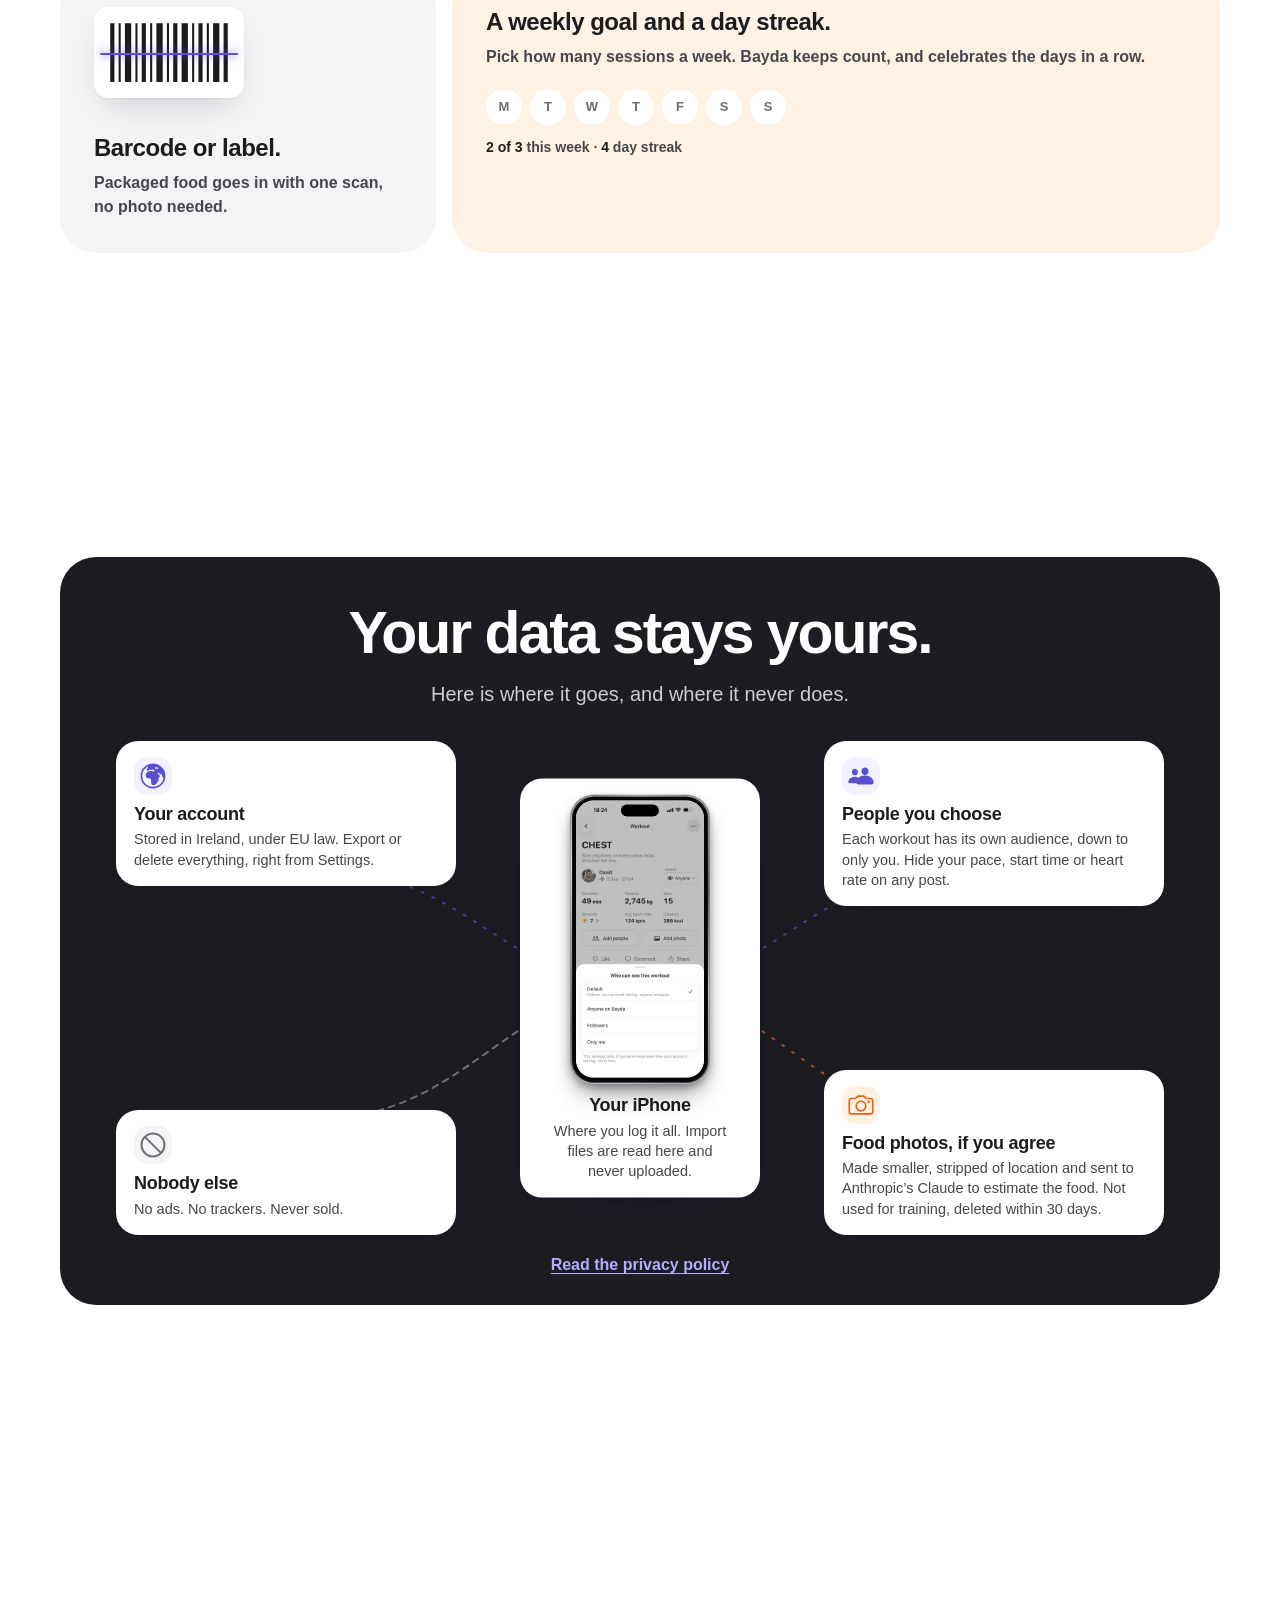
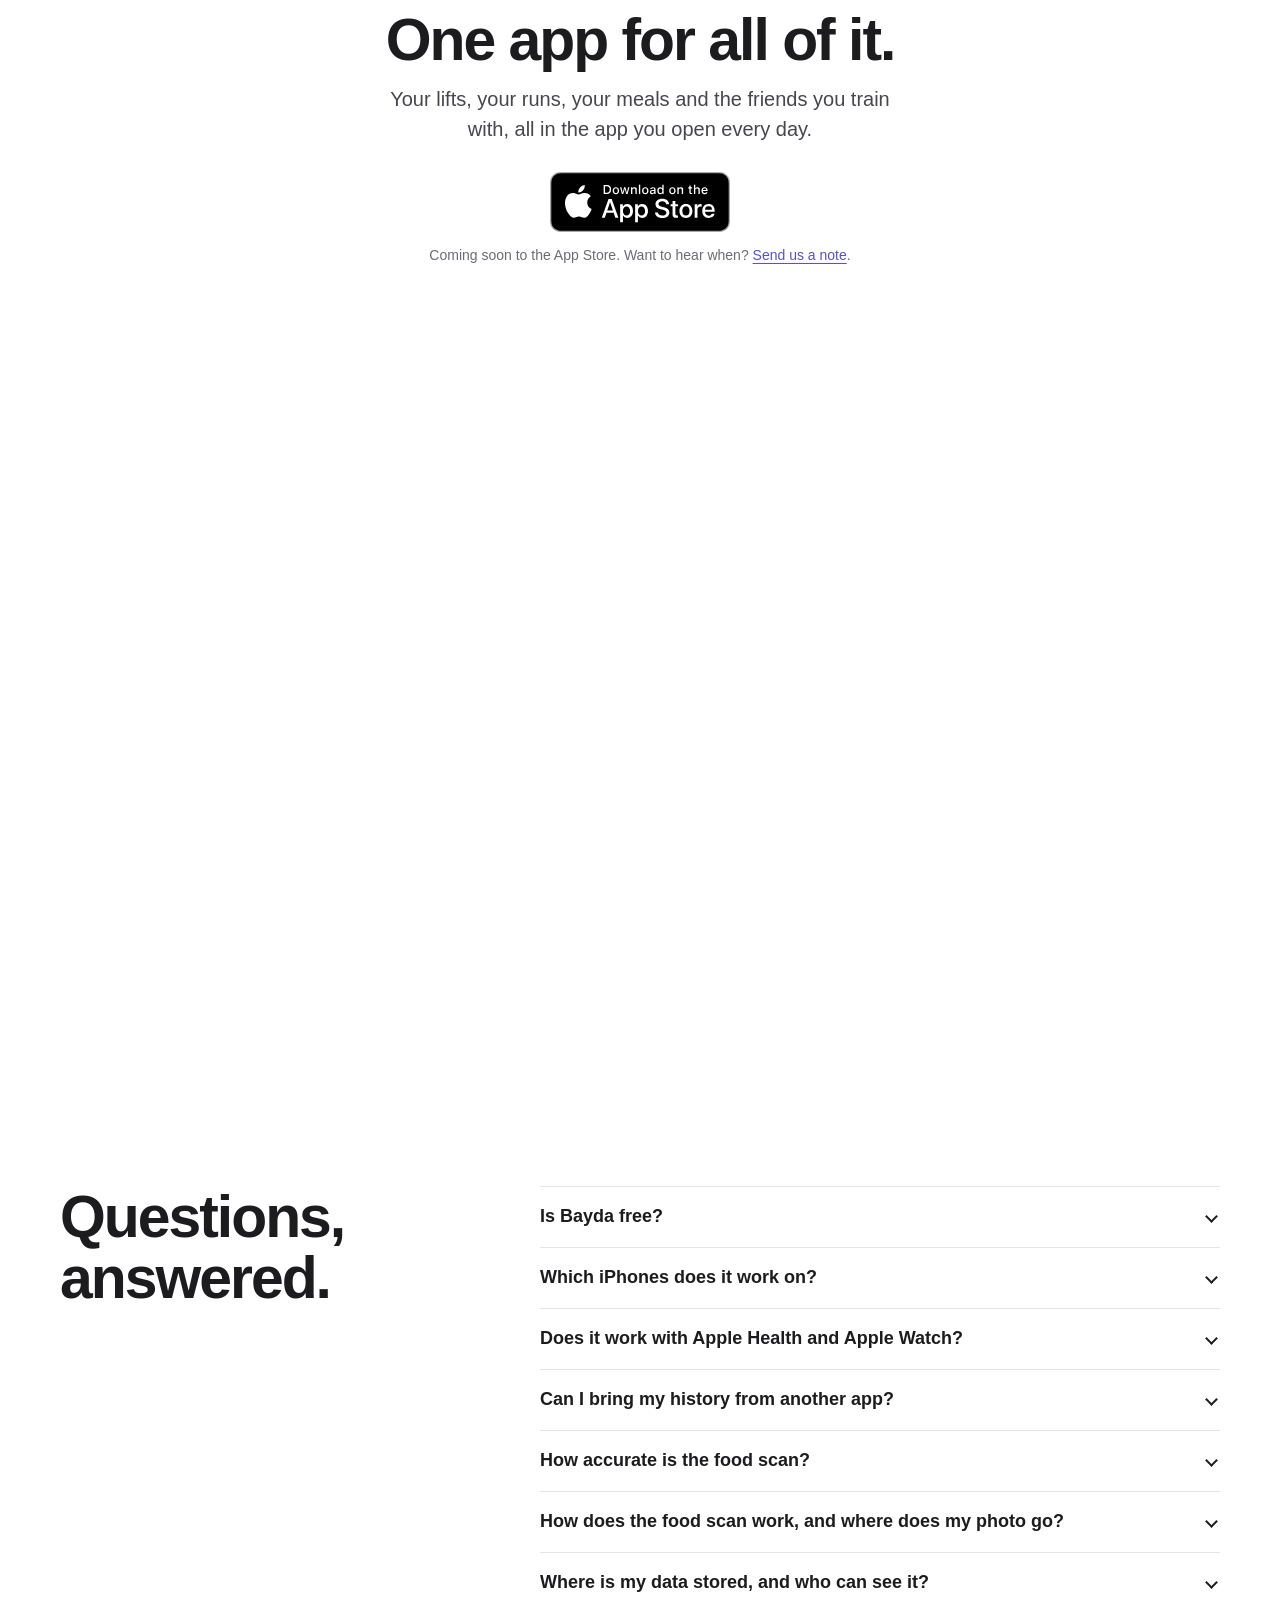
==== commit 0341dd4e: "Publish site from d5714a2c" ====
--- a/index.html
+++ b/index.html
@@ -268,7 +268,7 @@
             <figure class="photo fuel-photo"><picture><source type="image/avif" srcset="/assets/photos/fuel-bowl-photo-640.avif 640w, /assets/photos/fuel-bowl-photo-960.avif 960w, /assets/photos/fuel-bowl-photo-1280.avif 1280w" sizes="(max-width: 859px) 92vw, 520px"><source type="image/webp" srcset="/assets/photos/fuel-bowl-photo-640.webp 640w, /assets/photos/fuel-bowl-photo-960.webp 960w, /assets/photos/fuel-bowl-photo-1280.webp 1280w" sizes="(max-width: 859px) 92vw, 520px"><img src="/assets/photos/fuel-bowl-photo-960.jpg" width="960" height="1200" alt="A white bowl of grilled chicken, brown rice, avocado, tomatoes, cucumber and edamame on a wooden table by a window." loading="lazy" decoding="async"></picture></figure>
             <p class="ai-chip" aria-hidden="true"><span>≈</span>AI estimate</p>
           </div>
-          <div class="fuel-phone" data-reveal><div class="iphone"><span class="ib ib-action"></span><span class="ib ib-up"></span><span class="ib ib-down"></span><span class="ib ib-side"></span><div class="iphone-bezel"><div class="iphone-screen"><picture><source type="image/avif" srcset="/assets/screens/scan.avif"><source type="image/webp" srcset="/assets/screens/scan.webp"><img src="/assets/screens/scan.png" width="720" height="1564" alt="Bayda’s AI food scan: spaghetti bolognese with olive oil, 668 calories, and each food on the plate with its portion: spaghetti, bolognese sauce, parmesan, olive oil and sparkling water." loading="lazy" decoding="async"></picture><span class="island"></span></div></div></div></div>
+          <div class="fuel-phone" data-reveal><div class="iphone"><span class="ib ib-action"></span><span class="ib ib-up"></span><span class="ib ib-down"></span><span class="ib ib-side"></span><div class="iphone-bezel"><div class="iphone-screen"><picture><source type="image/avif" srcset="/assets/screens/scan.avif"><source type="image/webp" srcset="/assets/screens/scan.webp"><img src="/assets/screens/scan.png" width="720" height="1564" alt="Bayda’s AI food scan: a chicken and rice bowl, 634 calories, and each food in the bowl with its portion: grilled chicken, brown rice, avocado, edamame and more." loading="lazy" decoding="async"></picture><span class="island"></span></div></div></div></div>
           <div class="fuel-side">
             <div class="copy" data-reveal>
               <p class="kicker k-fuel">Fuel · AI food scan</p>
@@ -409,10 +409,9 @@
     <section class="health" id="health" aria-labelledby="health-h">
       <div class="health-scene" data-scene="view">
         <div class="health-copy">
-          <p class="health-mark"><img src="/assets/works-with-apple-health.svg" width="123" height="34" alt="Works with Apple Health" loading="lazy" decoding="async"></p>
+          <p class="health-marks"><img src="/assets/works-with-apple-health.svg" width="123" height="34" alt="Works with Apple Health" loading="lazy" decoding="async"><img src="/assets/works-with-garmin-connect.png" width="387" height="88" alt="Works with the app Garmin Connect" loading="lazy" decoding="async"></p>
           <h2 id="health-h">All your workouts, finally in one place.</h2>
           <p class="lead">Bayda brings in the workouts you record on Apple Watch or in other apps, routes included, and can save your Bayda sessions back to Apple Health. Runs and rides from a Garmin watch come in with their map, heart rate and power.</p>
-          <p class="health-garmin"><img src="/assets/works-with-garmin-connect.png" width="387" height="88" alt="Works with the app Garmin Connect" loading="lazy" decoding="async"></p>
         </div>
         <figure class="health-photo"><picture><source type="image/avif" srcset="/assets/photos/health-meadow-960.avif 960w, /assets/photos/health-meadow-1440.avif 1440w, /assets/photos/health-meadow-1920.avif 1920w" sizes="100vw"><source type="image/webp" srcset="/assets/photos/health-meadow-960.webp 960w, /assets/photos/health-meadow-1440.webp 1440w, /assets/photos/health-meadow-1920.webp 1920w" sizes="100vw"><img src="/assets/photos/health-meadow-1440.jpg" width="1440" height="617" alt="Three friends running across a golden meadow at sunset." loading="lazy" decoding="async"></picture></figure>
         <div class="health-phones">
--- a/assets/site.css
+++ b/assets/site.css
@@ -873,14 +873,13 @@
 .health-photo::before { content: ""; position: absolute; z-index: 1; left: 0; right: 0; top: 0; height: 52%; background: linear-gradient(var(--hbg) 0%, rgba(242, 242, 245, .82) 40%, rgba(242, 242, 245, 0) 100%); }
 .health-copy { position: relative; z-index: 2; padding: var(--sec) var(--gutter) 0; margin-bottom: -26vh; text-align: center; display: flex; flex-direction: column; align-items: center; }
 /* Apple's official "Works with Apple Health" badge, unmodified (black version, on the light grey: the licence forbids changes) */
-.health-mark { line-height: 0; }
-.health-mark img { height: 44px; width: auto; }
-@media (min-width: 860px) { .health-mark img { height: 50px; } }
+/* Apple Health and Garmin Connect side by side, the same height (David, 24 Nov 2026); each badge unaltered. On a phone the
+   pair shrinks together to fit the line (8.02 = the two badges' widths over their height). */
+.health-marks { display: flex; align-items: center; justify-content: center; gap: 12px; line-height: 0; max-width: 100%; }
+.health-marks img { height: min(52px, calc((100vw - 2 * var(--gutter) - 12px) / 8.02)); width: auto; }
+@media (min-width: 860px) { .health-marks { gap: 16px; } .health-marks img { height: 60px; } }
 .health-copy h2 { margin-top: 16px; max-width: 13em; }
 .health-copy .lead { margin-top: 14px; max-width: 32em; }
-/* Garmin's "works with" badge, unaltered; Garmin's brand guide sets 88px as its minimum height (15 Nov 2026). */
-.health-garmin { margin-top: 18px; line-height: 0; max-width: 100%; }
-.health-garmin img { height: 88px; width: auto; max-width: 100%; object-fit: contain; }
 .health-phones { position: relative; z-index: 3; display: flex; justify-content: center; align-items: flex-start; gap: clamp(10px, 2vw, 32px); margin-top: -34vh; }
 .hph { --o: 0px; transform: translateY(var(--o)); }
 .hph .iphone { --w: min(30vw, 250px); }
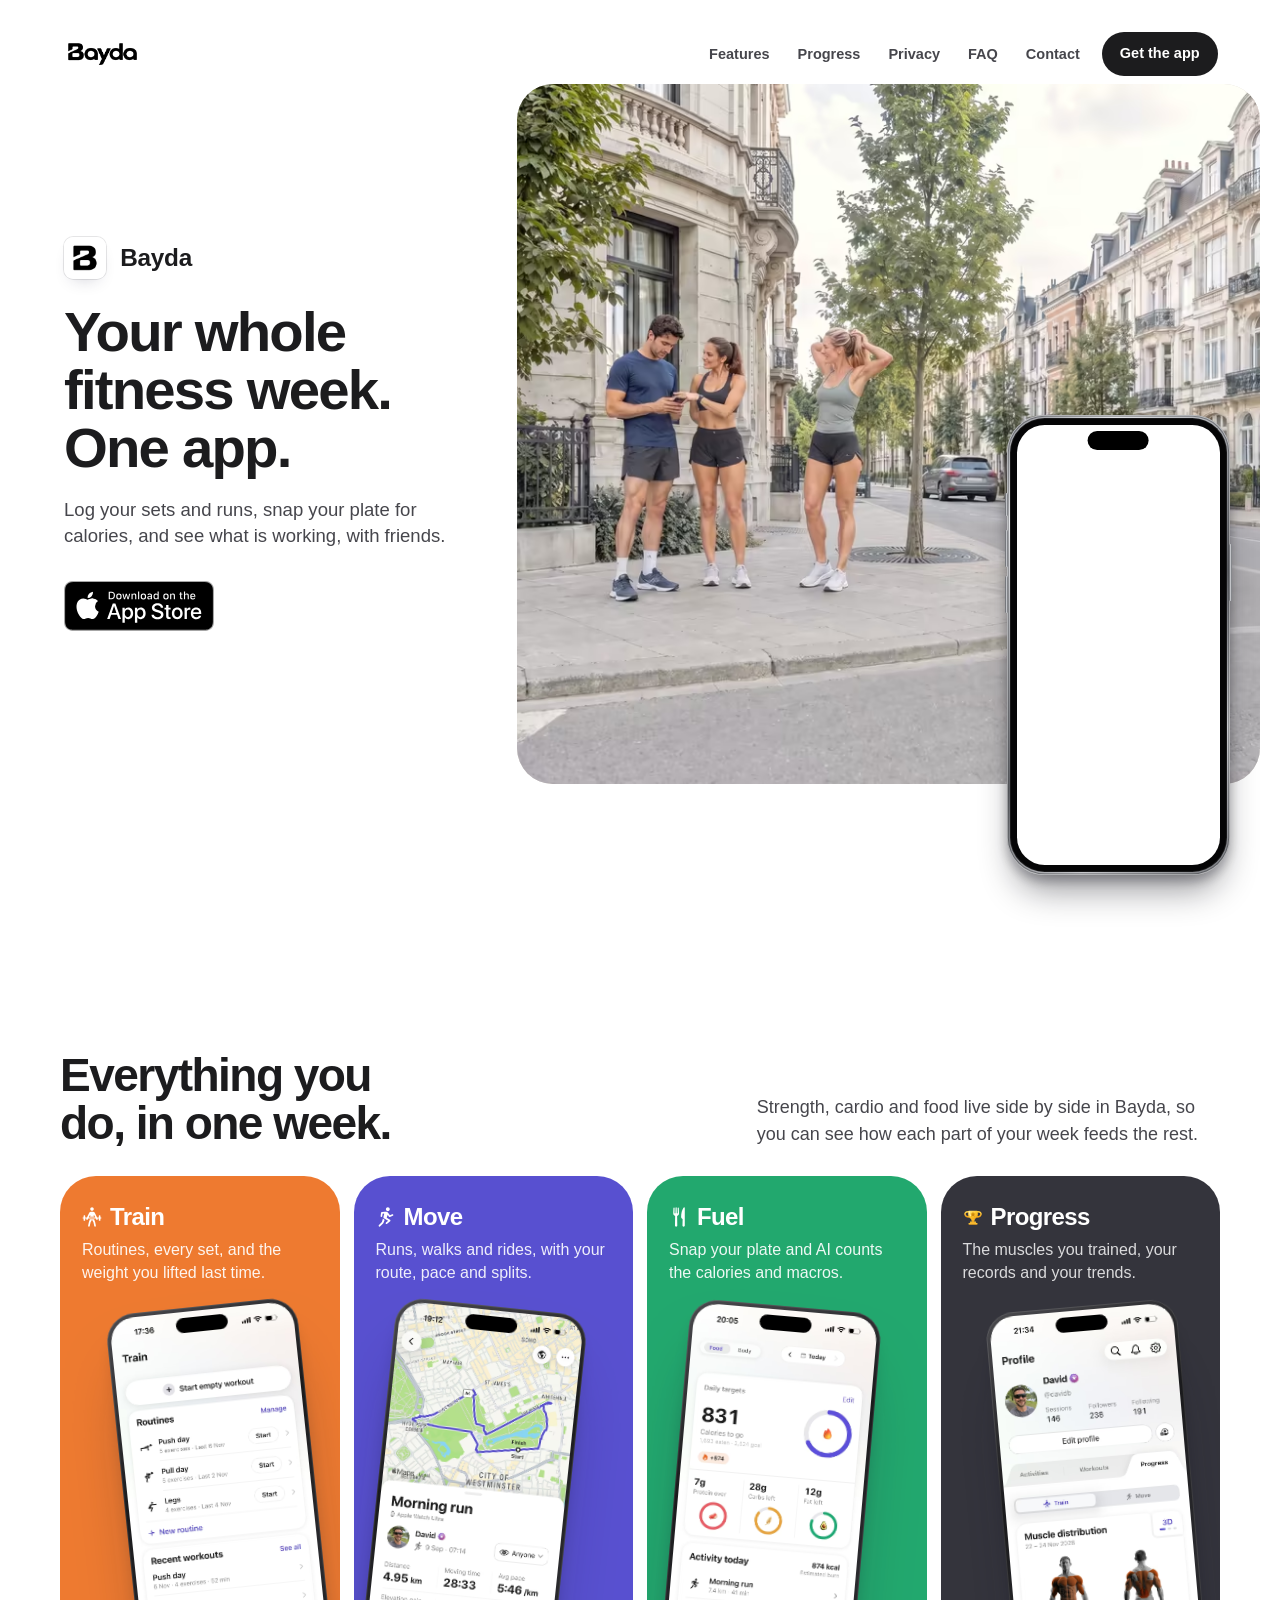
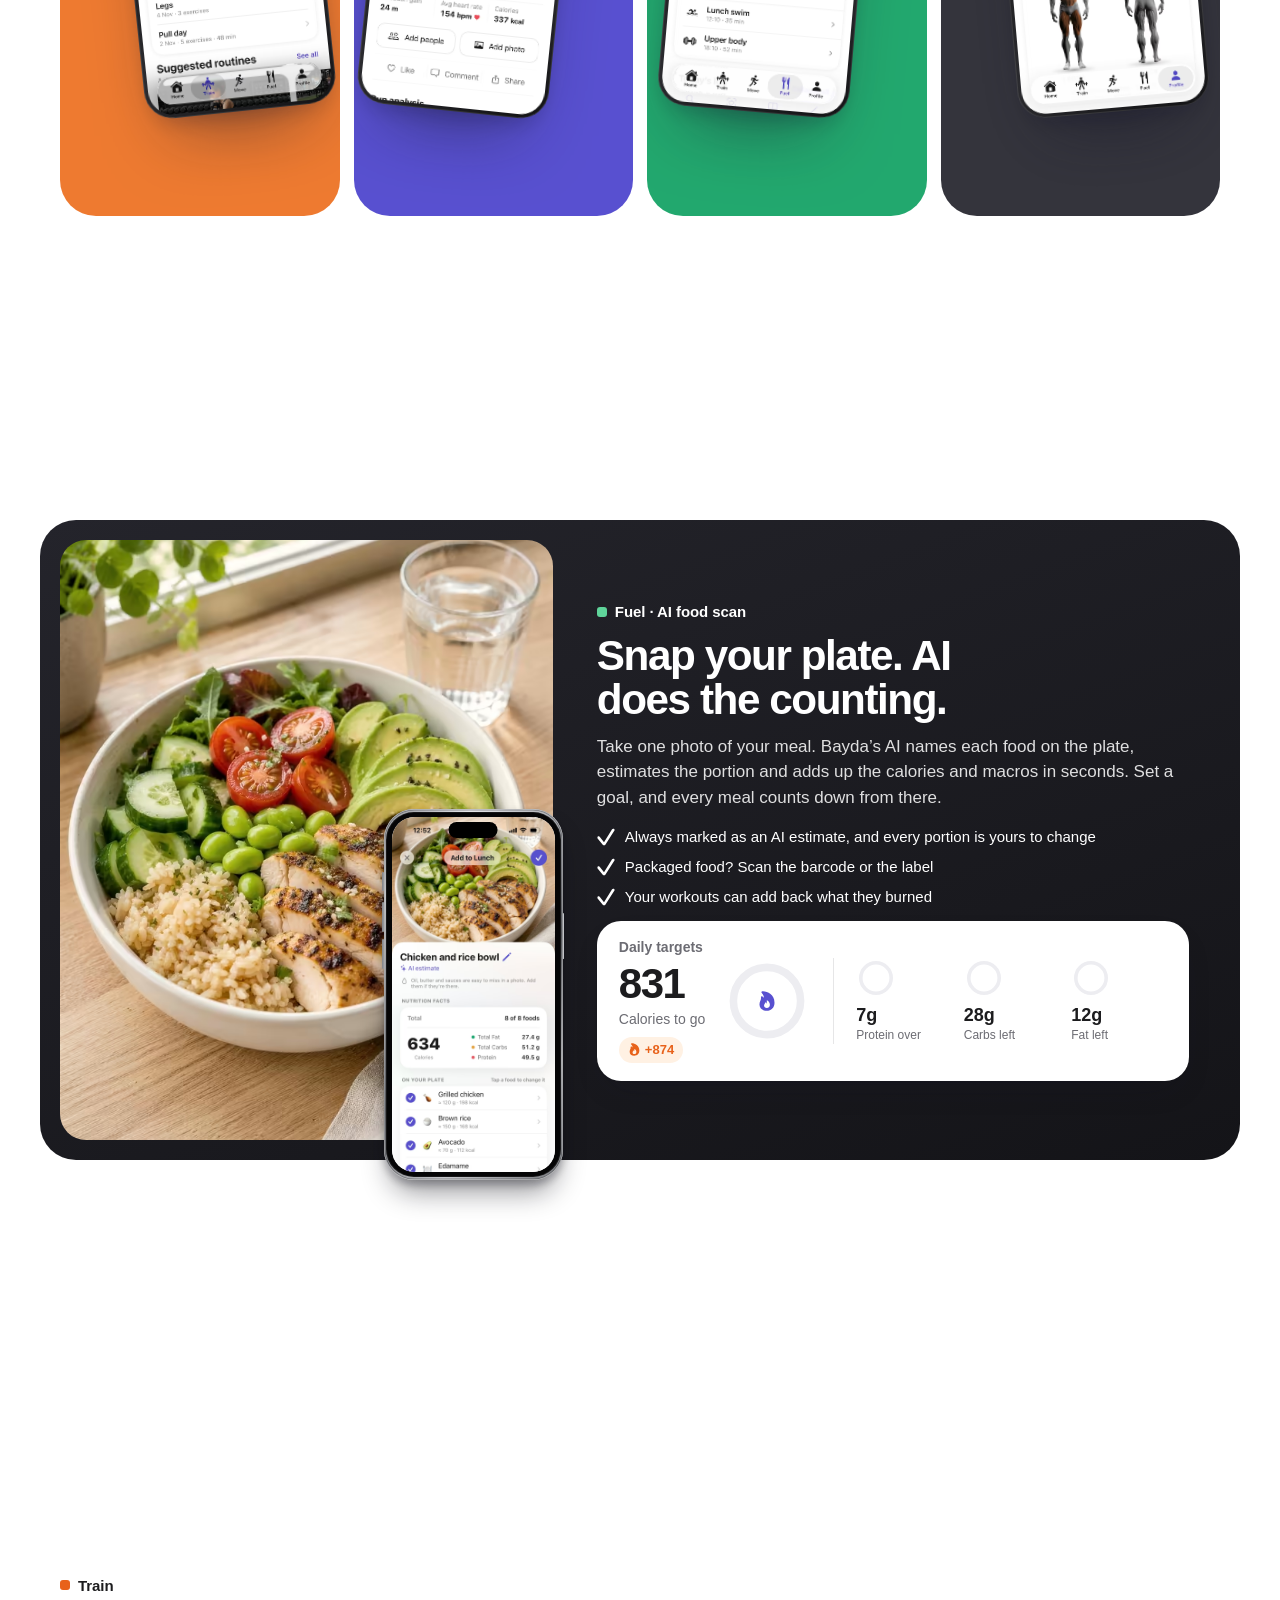
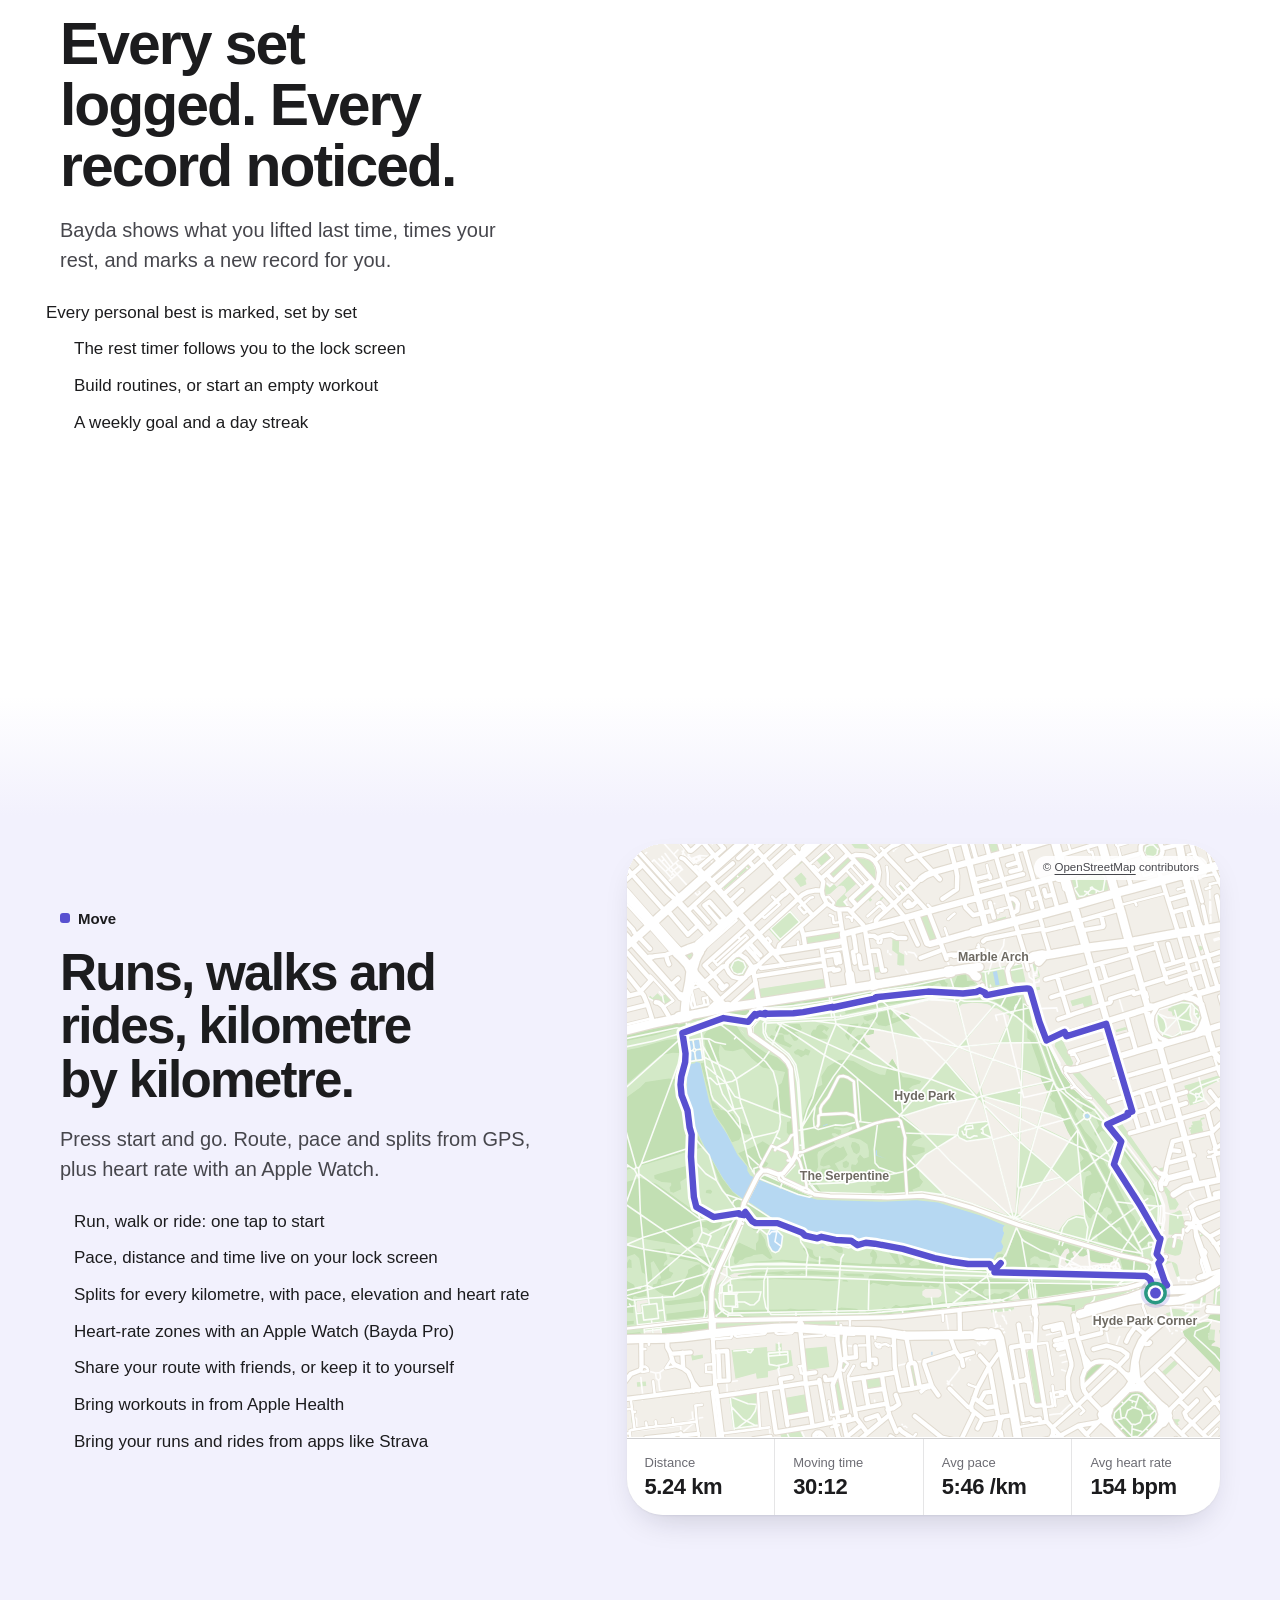
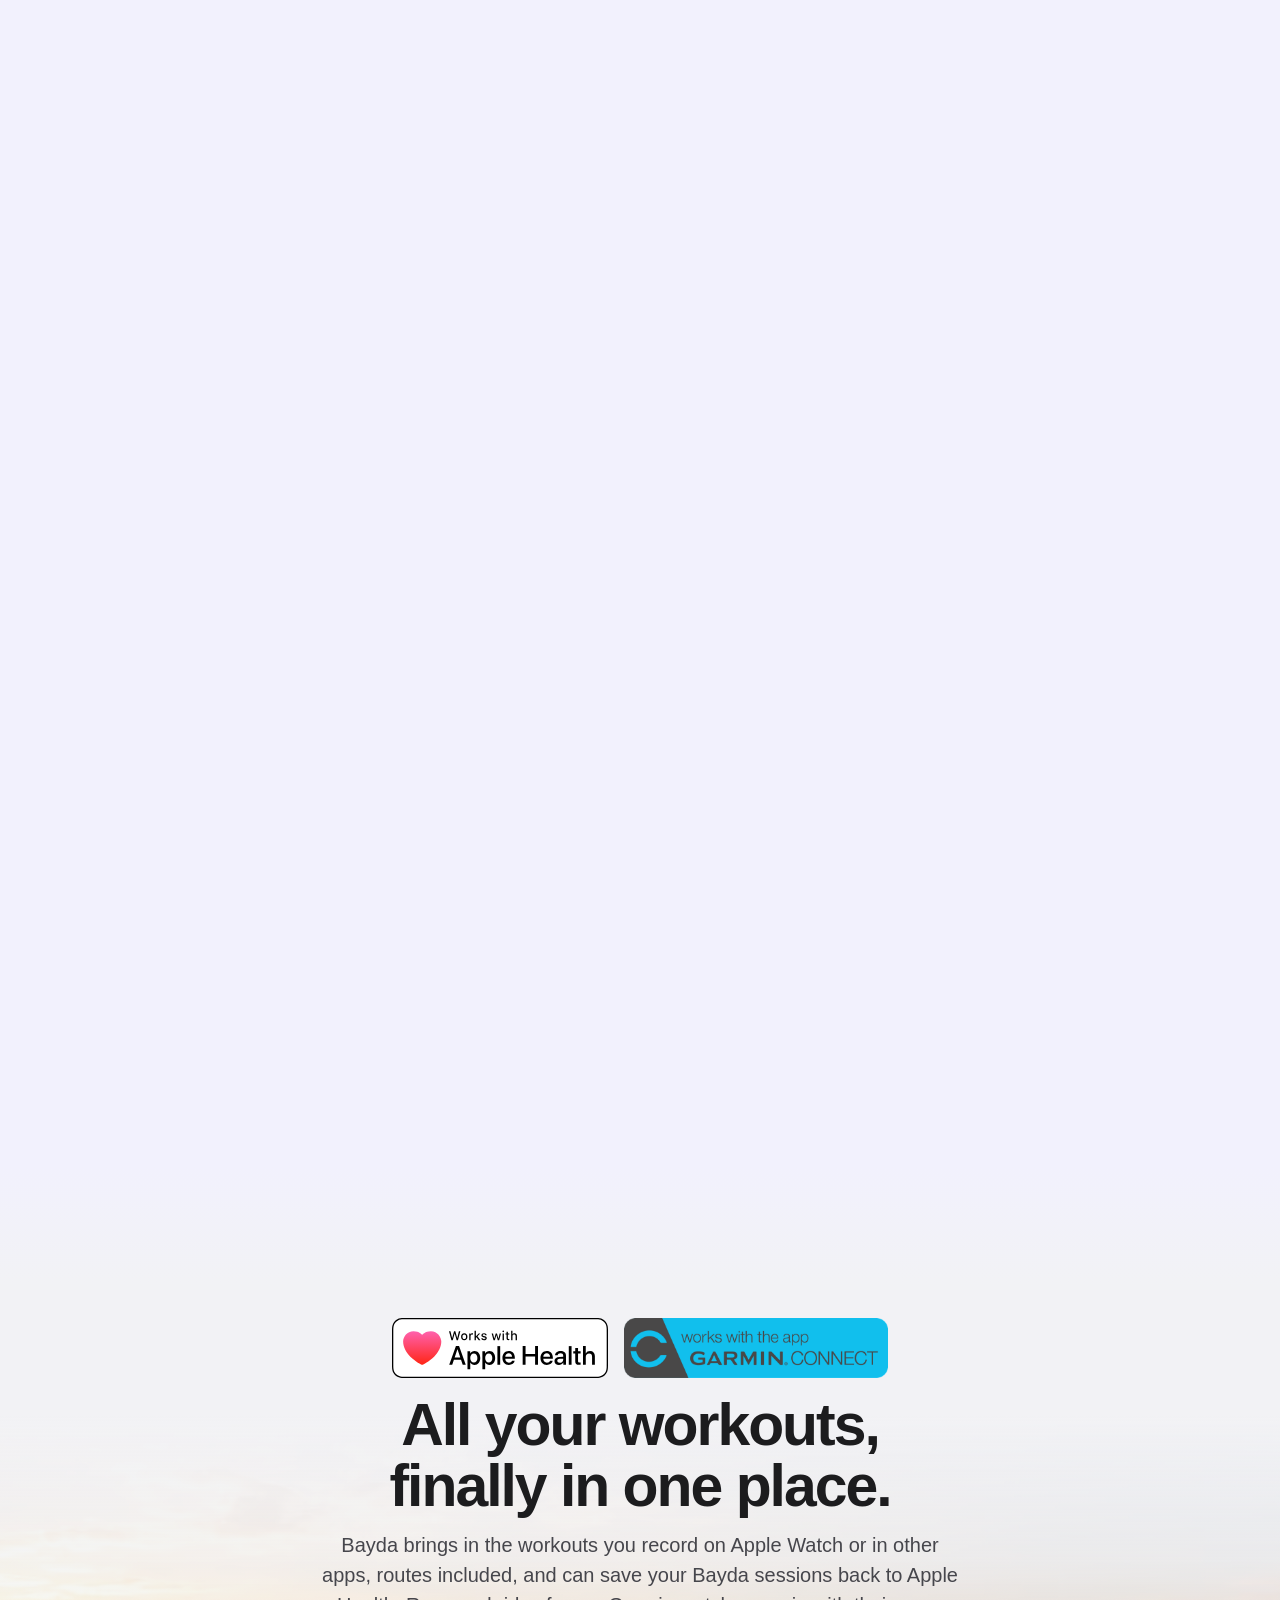
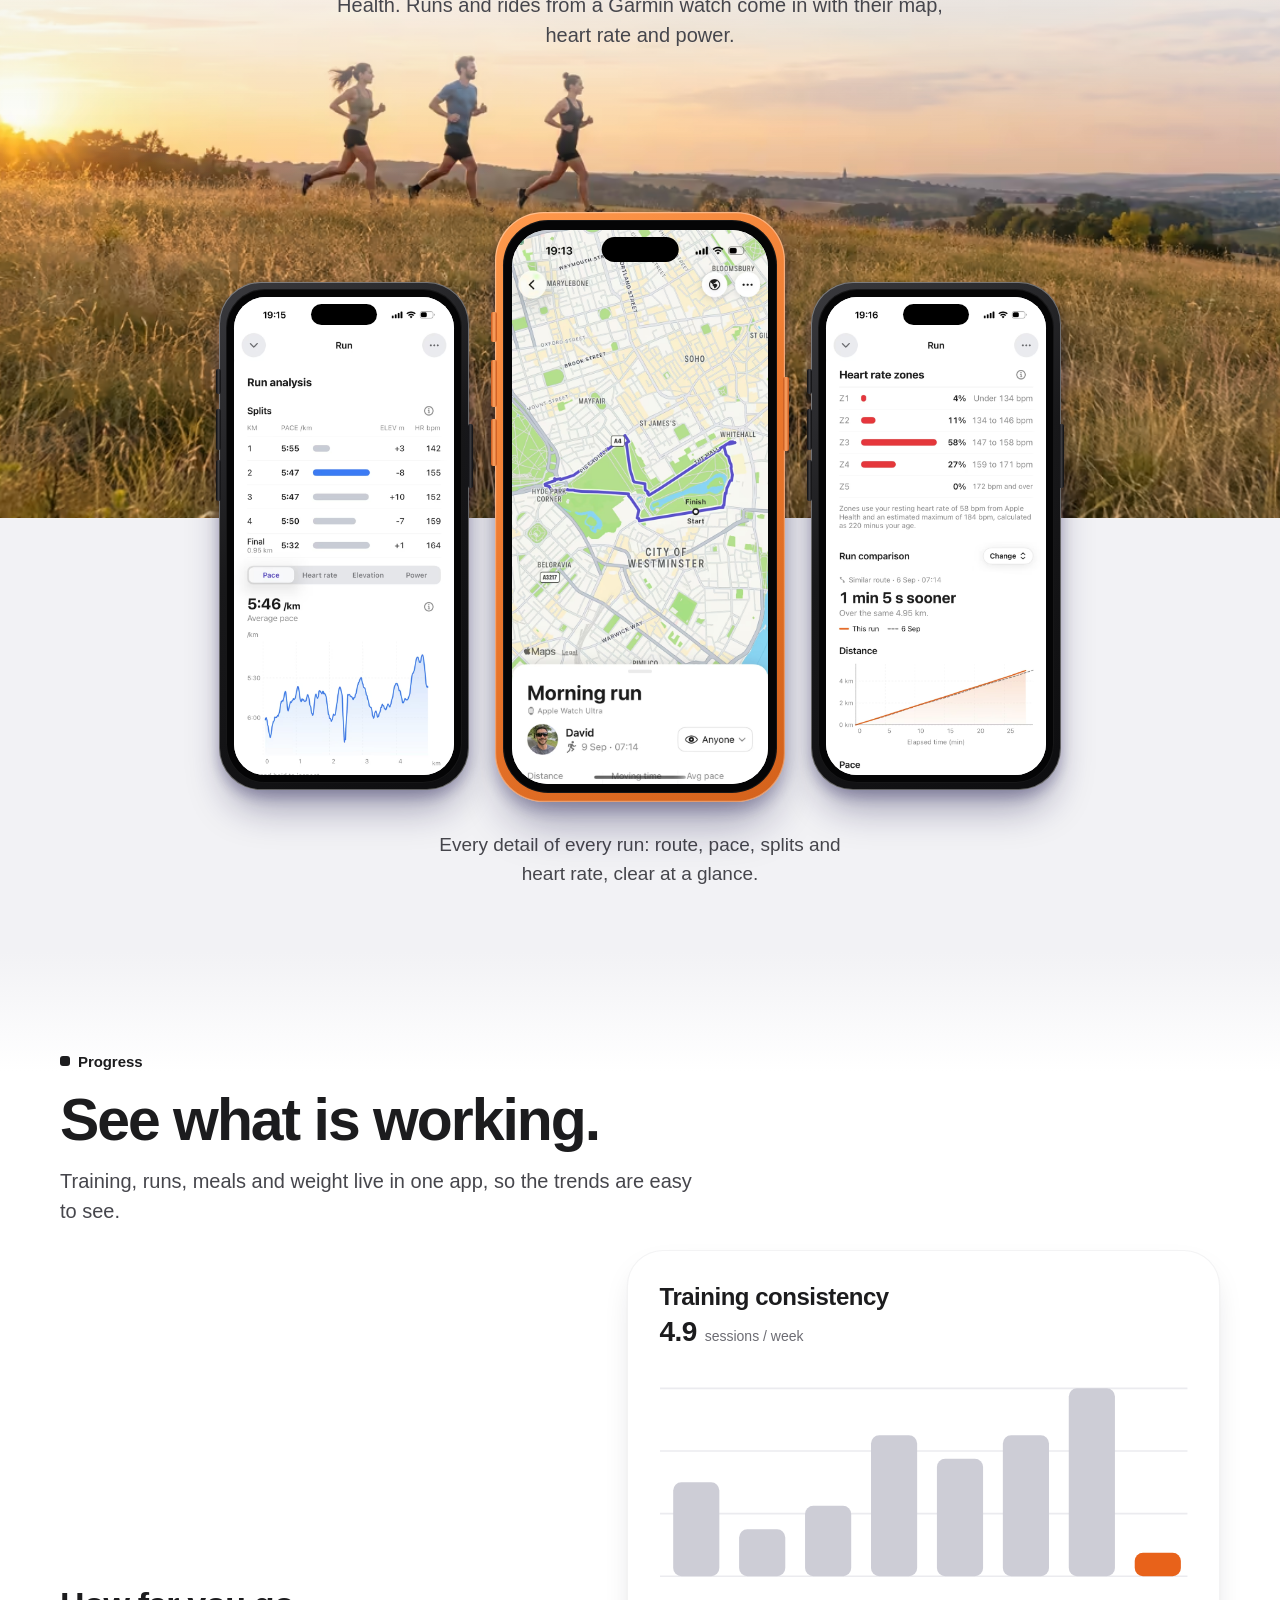
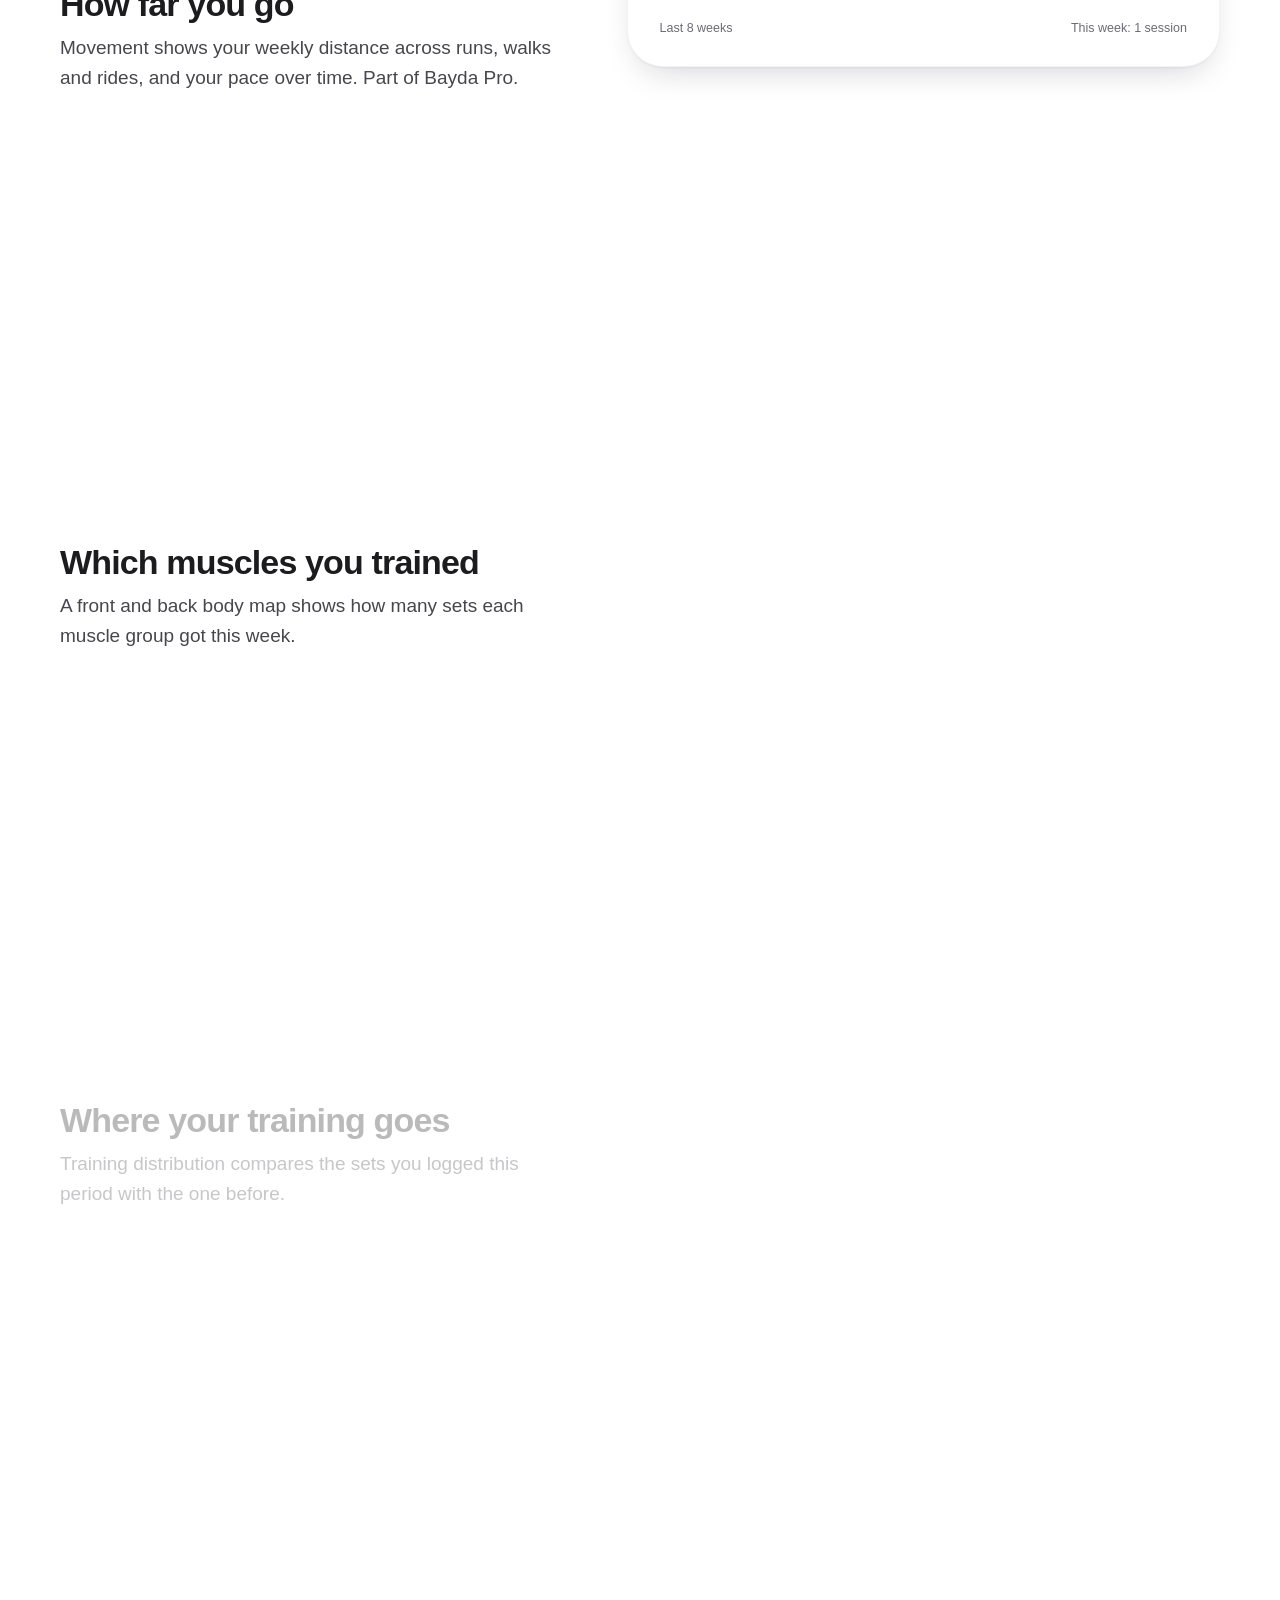
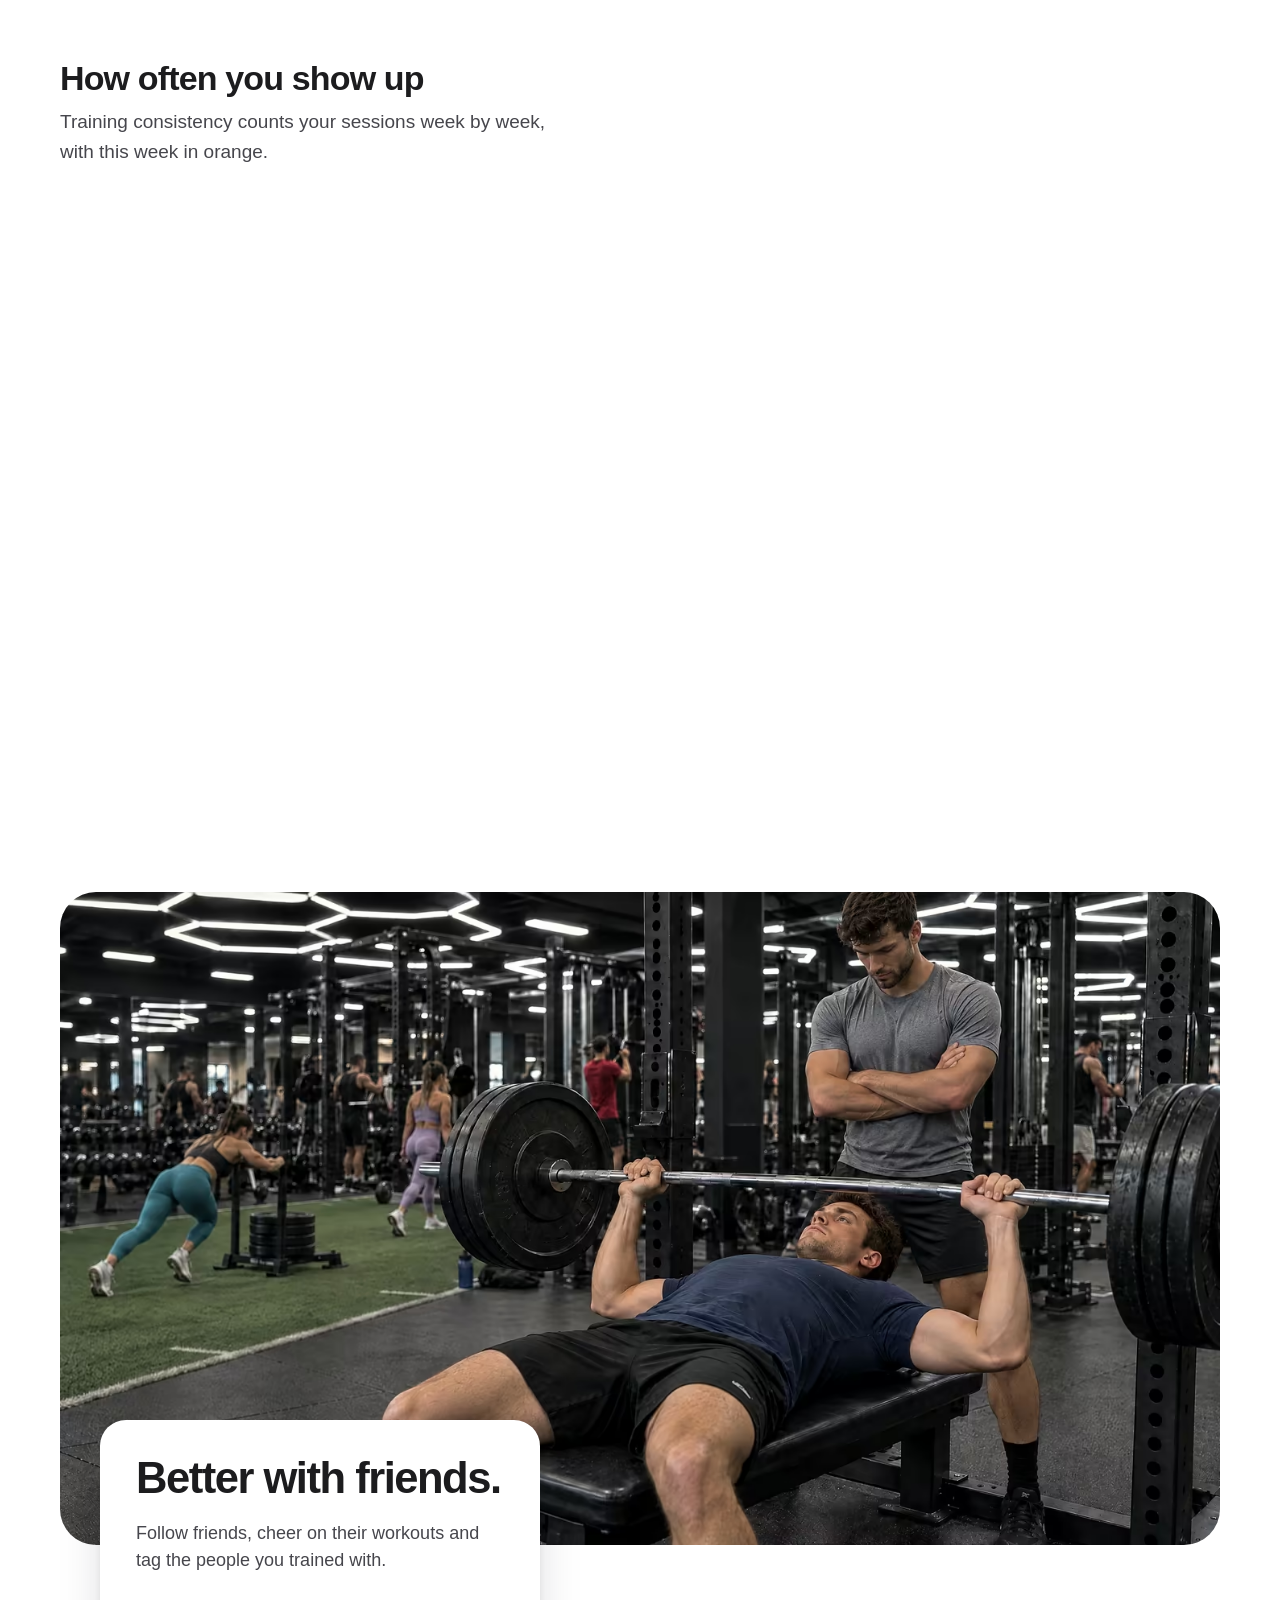
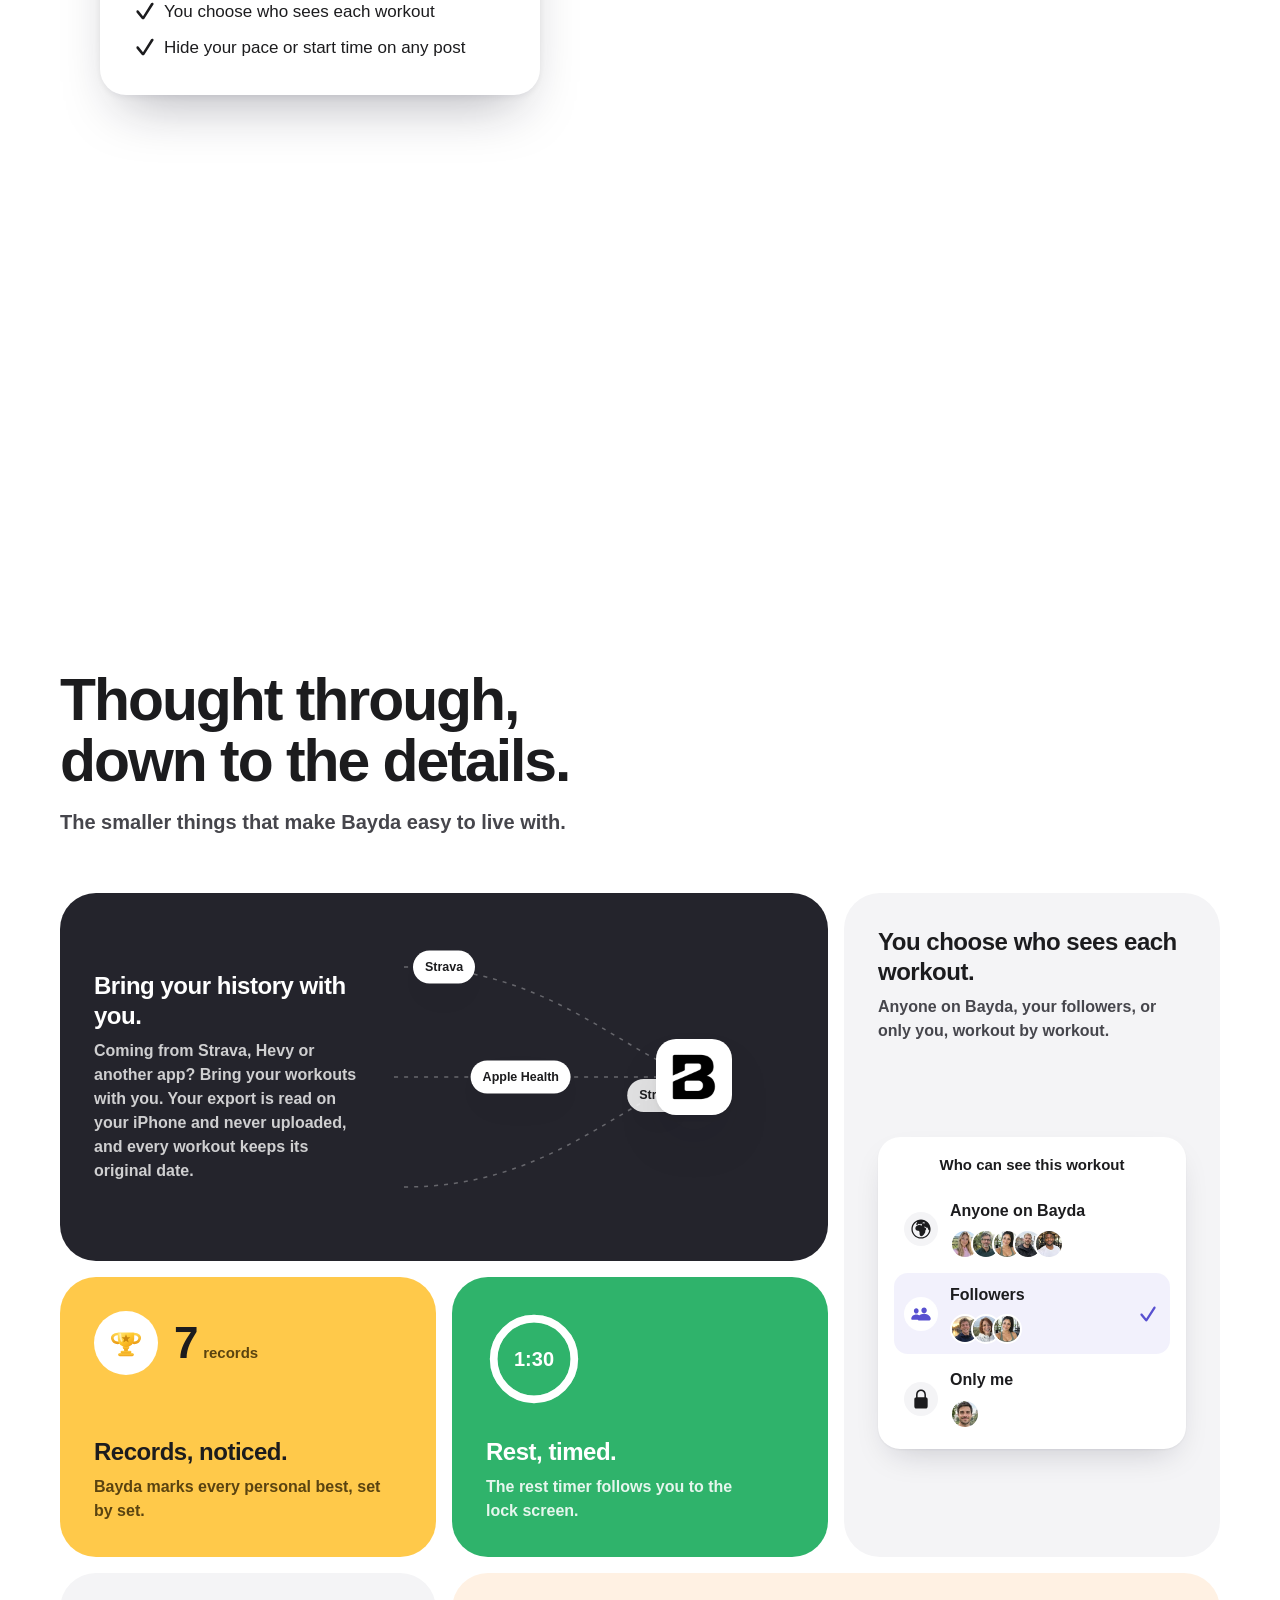
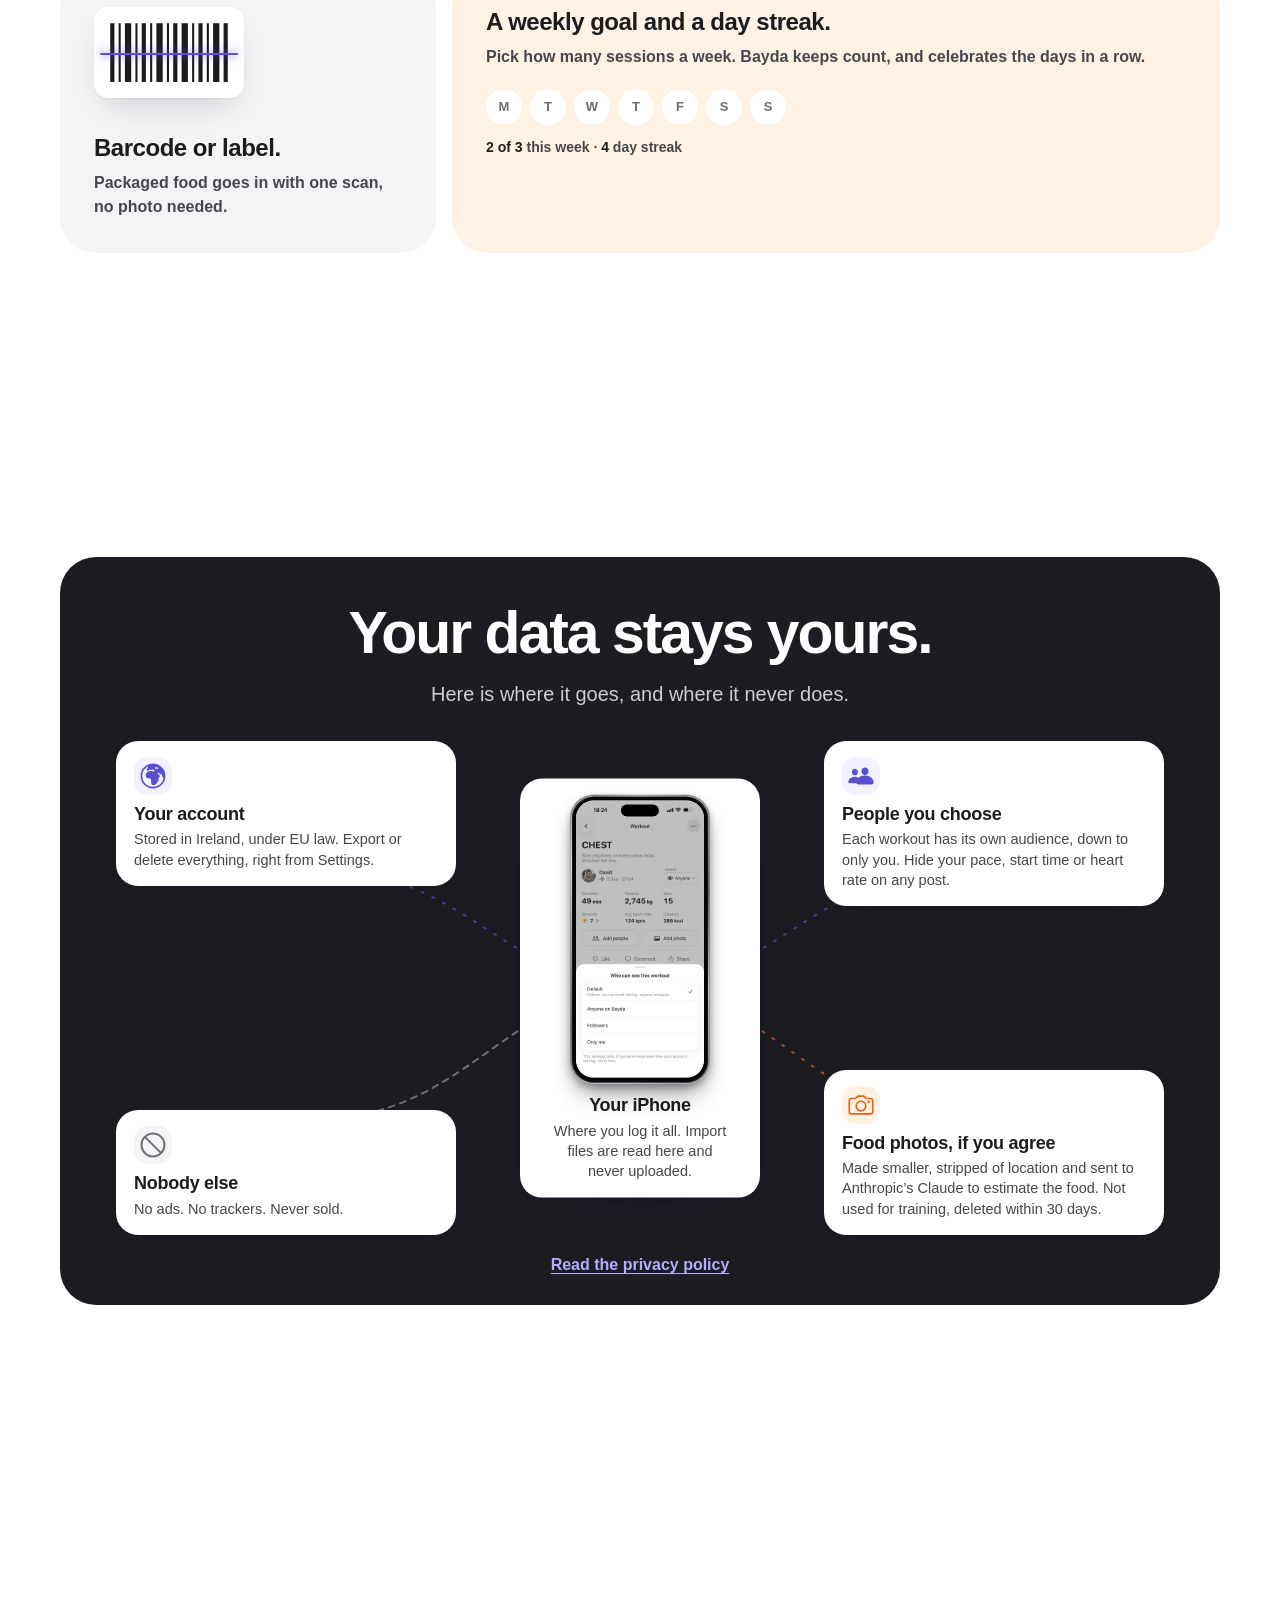
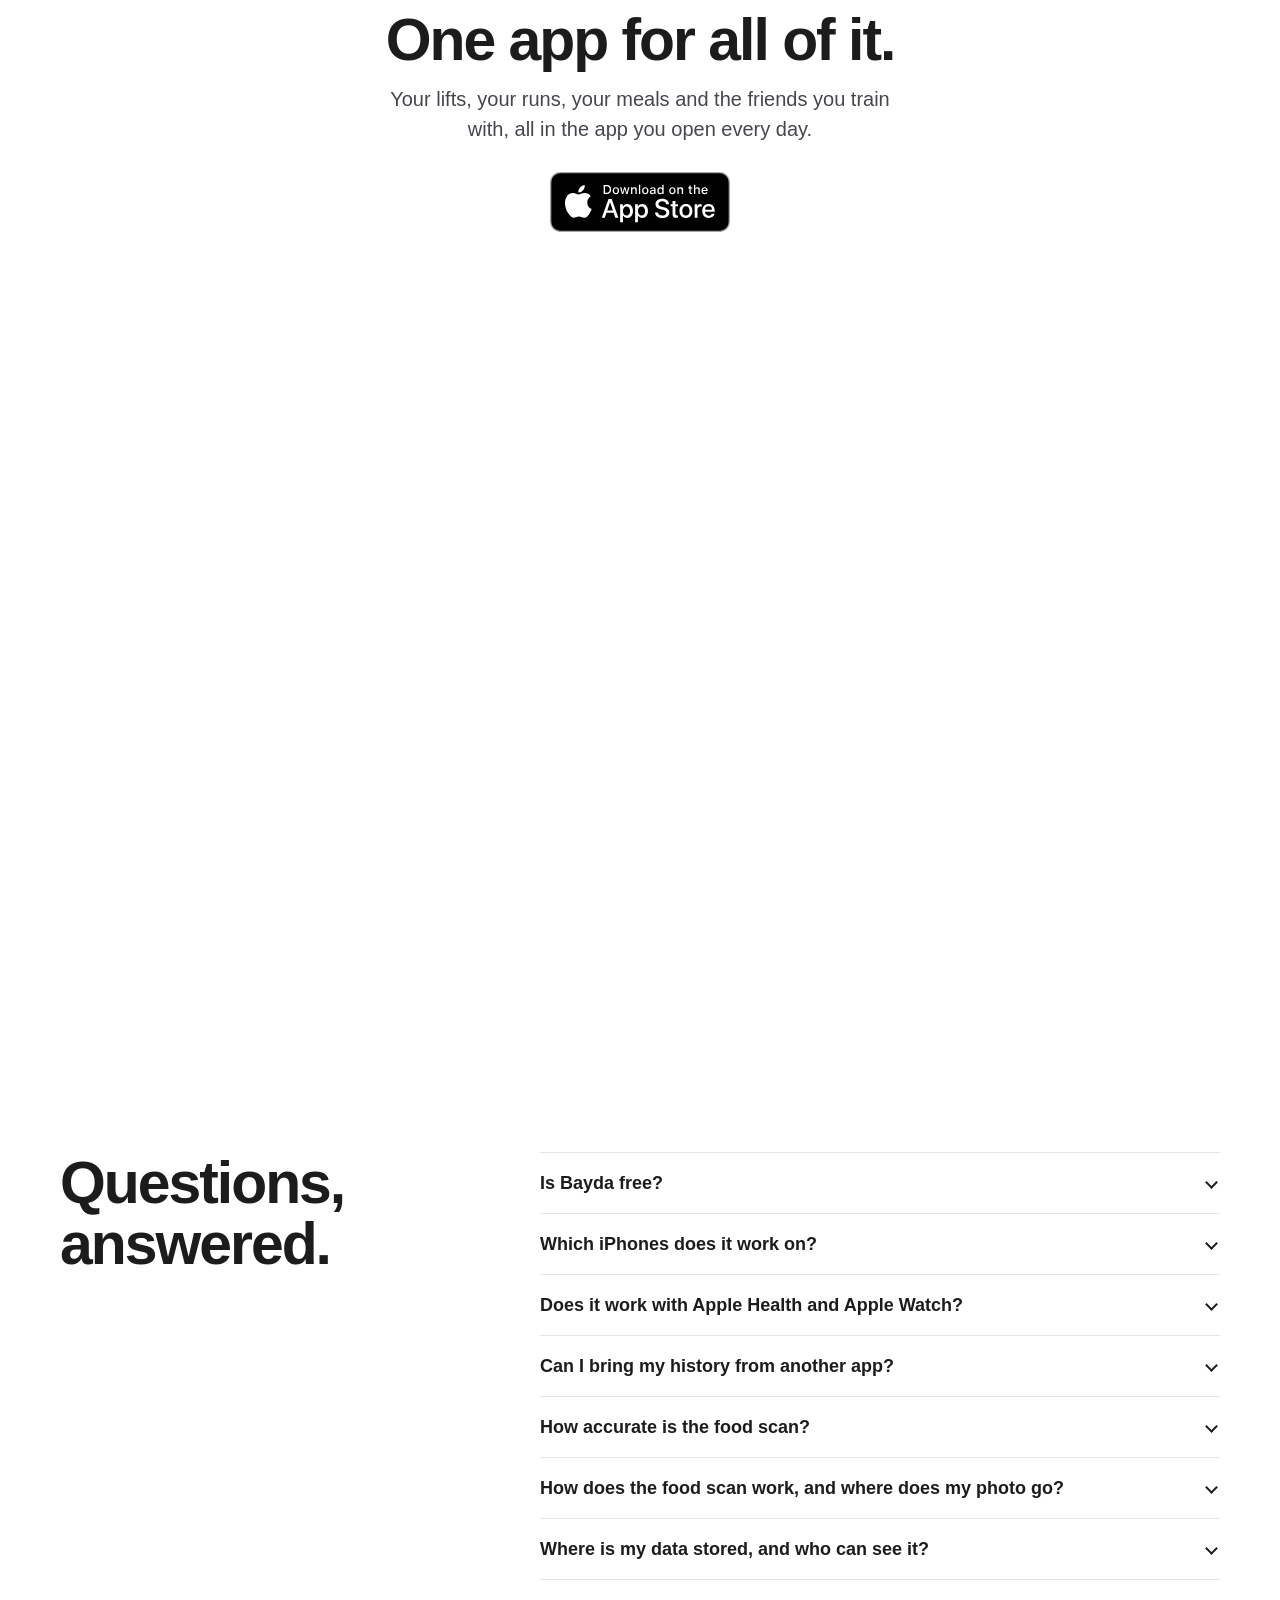
==== commit 000e8d35: "Publish site from 086fb758" ====
--- a/index.html
+++ b/index.html
@@ -114,8 +114,7 @@
           <li><a href="/#contact">Contact</a></li>
         </ul>
       </nav>
-      <!-- APP STORE URL: replace #download with the App Store link at launch -->
-      <a class="btn" href="/#download">Get the app</a>
+      <a class="btn" href="https://apps.apple.com/app/id6807476240">Get the app</a>
       <button class="menu-btn" type="button" aria-expanded="false" aria-controls="menu" hidden><svg width="22" height="22" aria-hidden="true"><use href="#i-menu"/></svg><span class="vh">Menu</span></button>
     </div>
     <nav class="menu" id="menu" aria-label="Menu" hidden>
@@ -140,8 +139,7 @@
           <p class="lockup"><img src="/assets/app-icon.png" width="128" height="128" alt="" decoding="async"><span>Bayda</span></p>
           <h1 id="hero-h">Your whole fitness week. <span class="nw">One app.</span></h1>
           <p class="lead"><span class="l-long">Log your sets and runs, snap your plate for calories, and see what is working, with friends.</span><span class="l-short">Workouts, runs and AI meal scans, with friends.</span></p>
-          <!-- APP STORE URL: replace #download with the App Store link at launch -->
-          <a class="badge" id="hero-badge" href="#download"><img src="/assets/app-store-badge.svg" width="120" height="40" alt="Download on the App Store"></a>
+          <a class="badge" id="hero-badge" href="https://apps.apple.com/app/id6807476240"><img src="/assets/app-store-badge.svg" width="120" height="40" alt="Download on the App Store"></a>
         </div>
         <div class="hero-visual">
           <figure class="hero-card">
@@ -608,9 +606,7 @@
         <!-- HEADLINE (17 Oct 2026, David: "Bayda is now part of what you use for everything"). Change it here only. -->
         <h2 id="final-h">One app for all of it.</h2>
         <p class="lead">Your lifts, your runs, your meals and the friends you train with, all in the app you open every day.</p>
-        <!-- APP STORE URL: wrap this badge in <a class="badge" href="App Store URL"> at launch, as in the hero, and drop the caption -->
-        <span class="badge"><img src="/assets/app-store-badge.svg" width="120" height="40" alt="Download on the App Store" loading="lazy" decoding="async"></span>
-        <p class="caption">Coming soon to the App Store. Want to hear when? <a href="#contact">Send us a note</a>.</p>
+        <a class="badge" href="https://apps.apple.com/app/id6807476240"><img src="/assets/app-store-badge.svg" width="120" height="40" alt="Download on the App Store" loading="lazy" decoding="async"></a>
       </div>
       <div class="flatlay" data-reveal>
         <div class="flatlay-stage">
